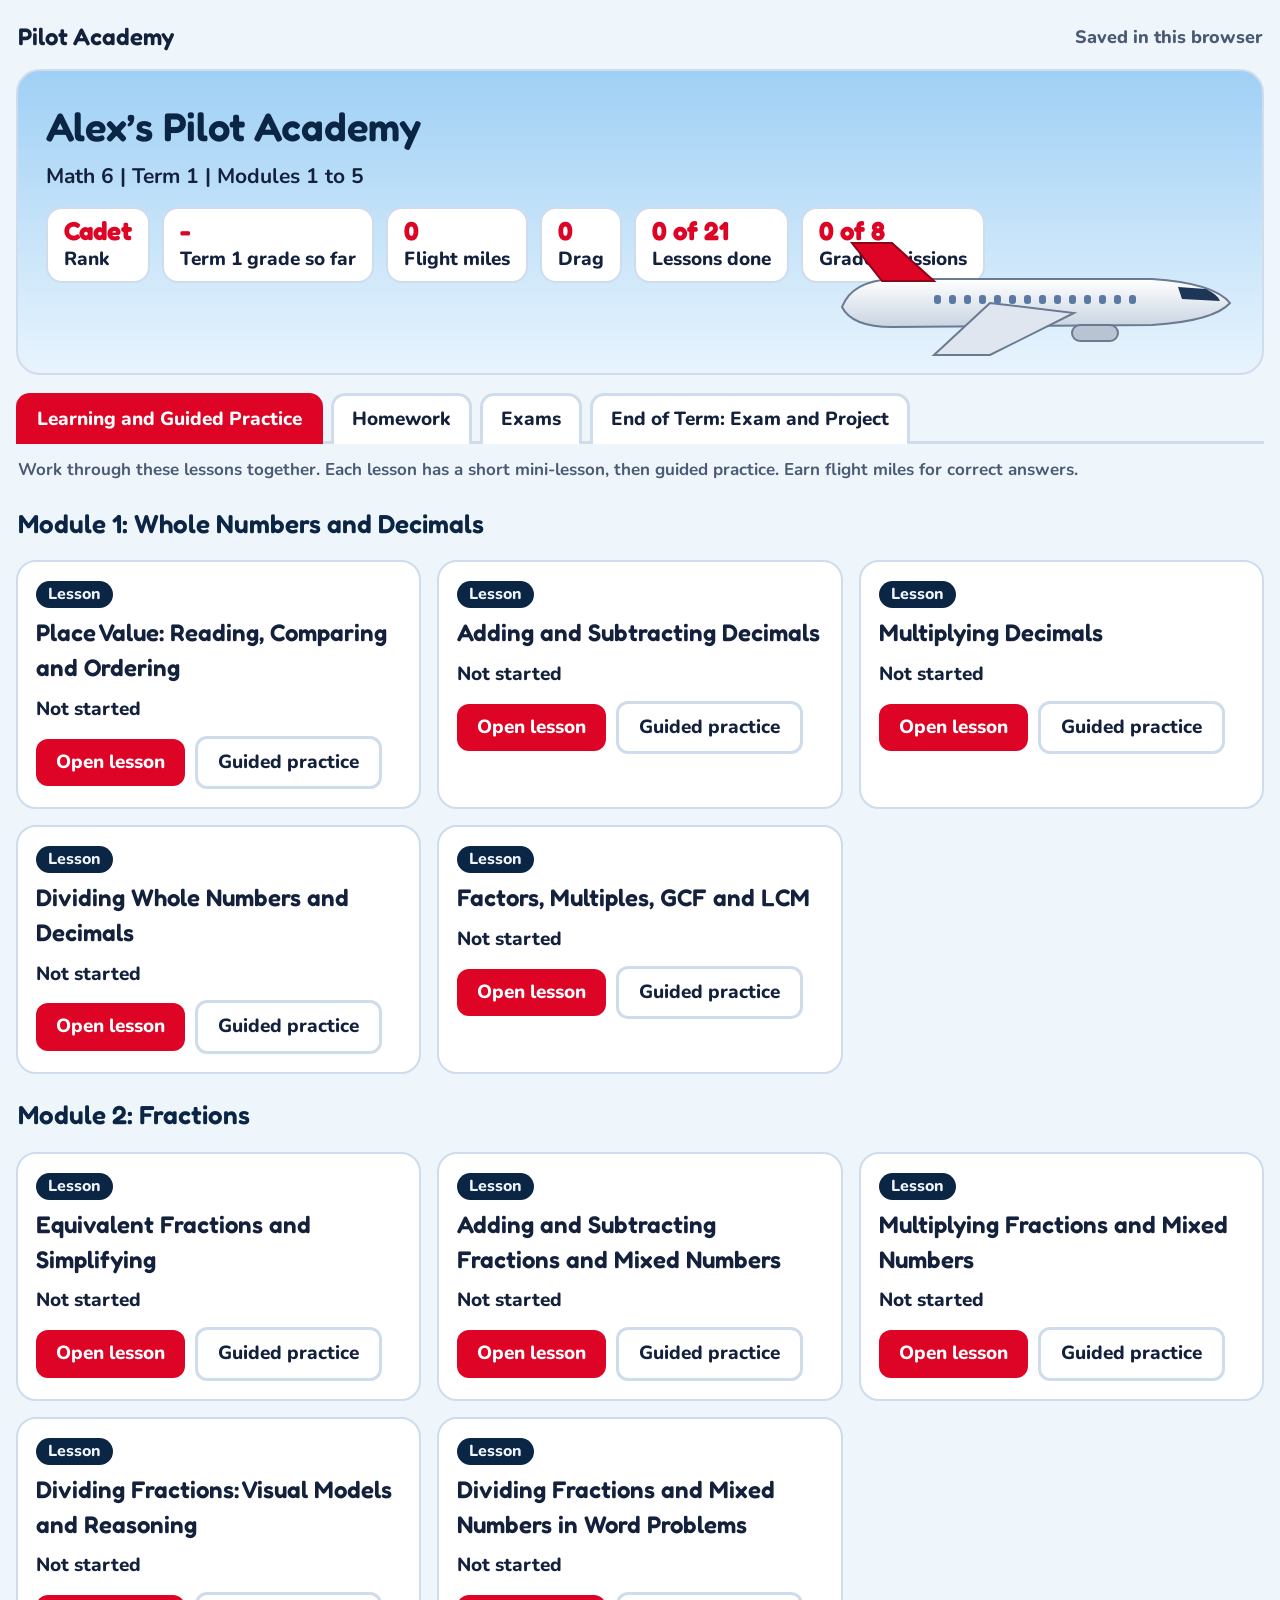
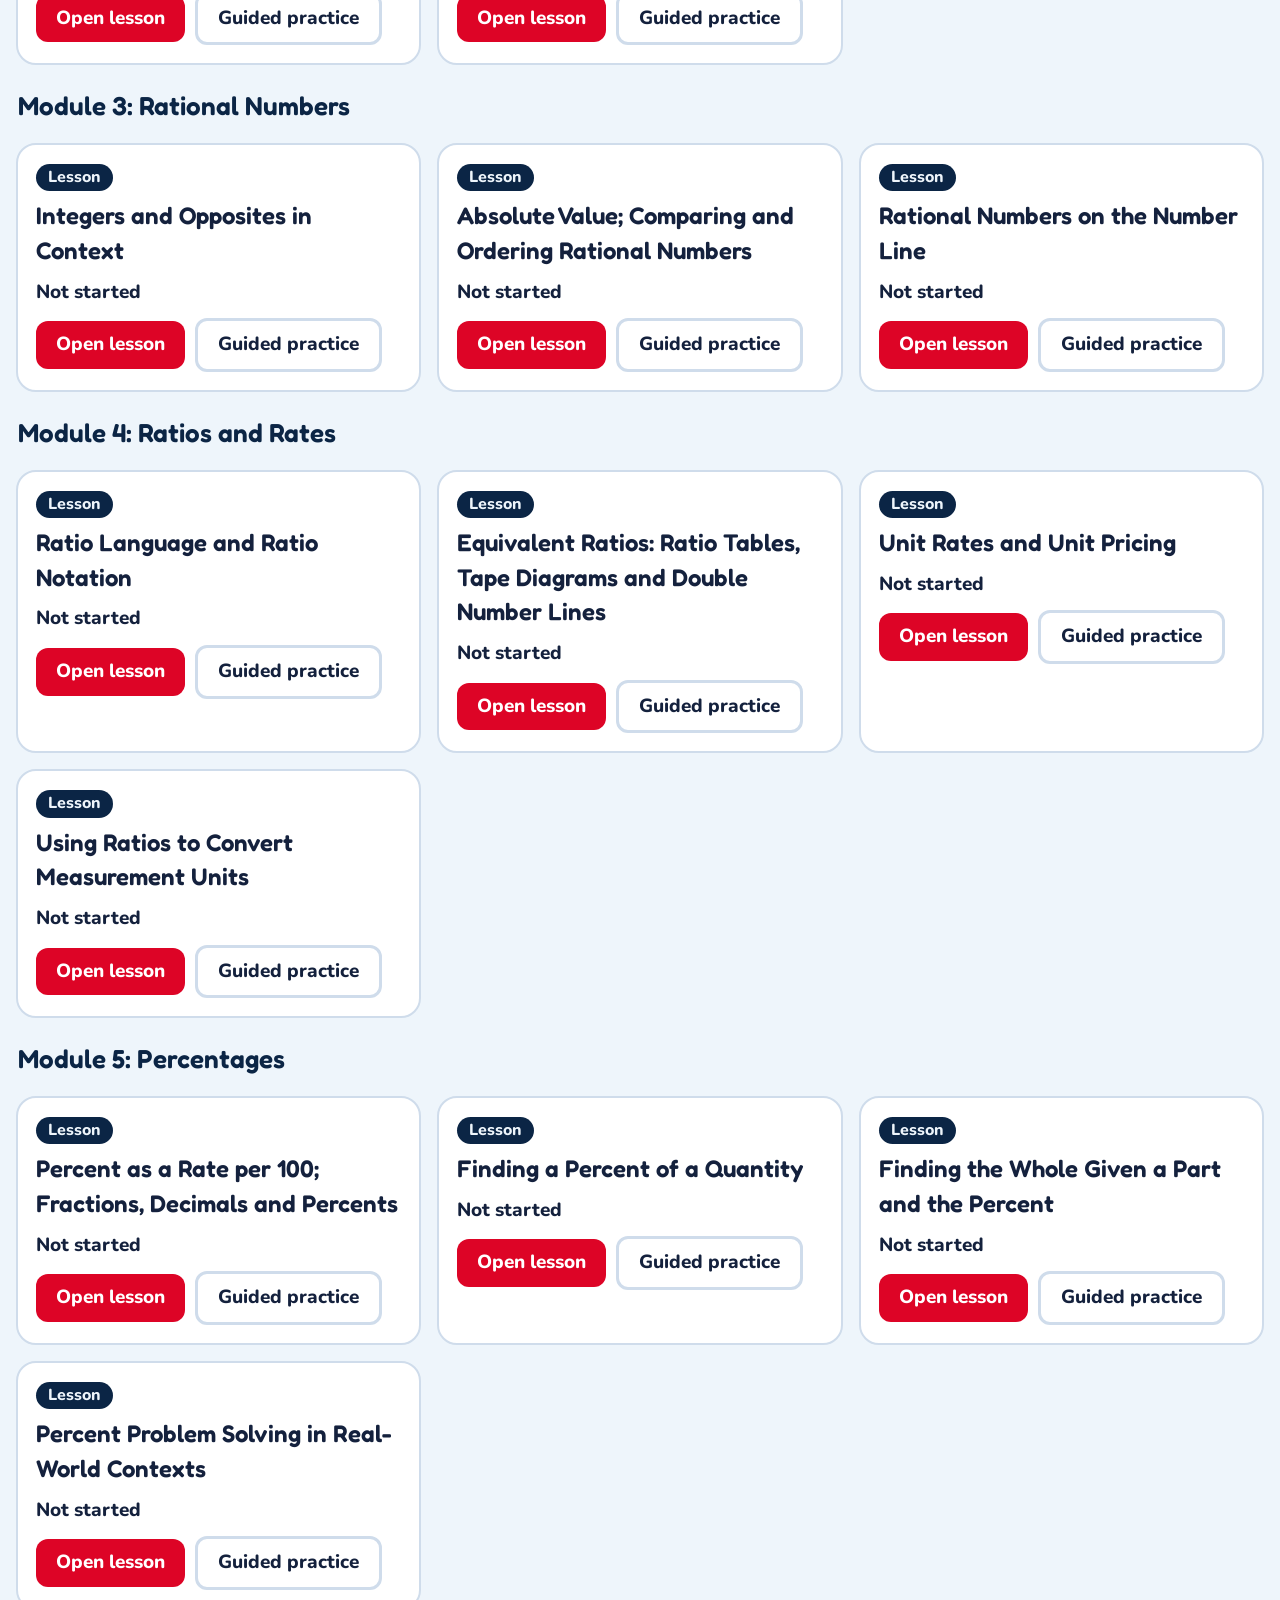
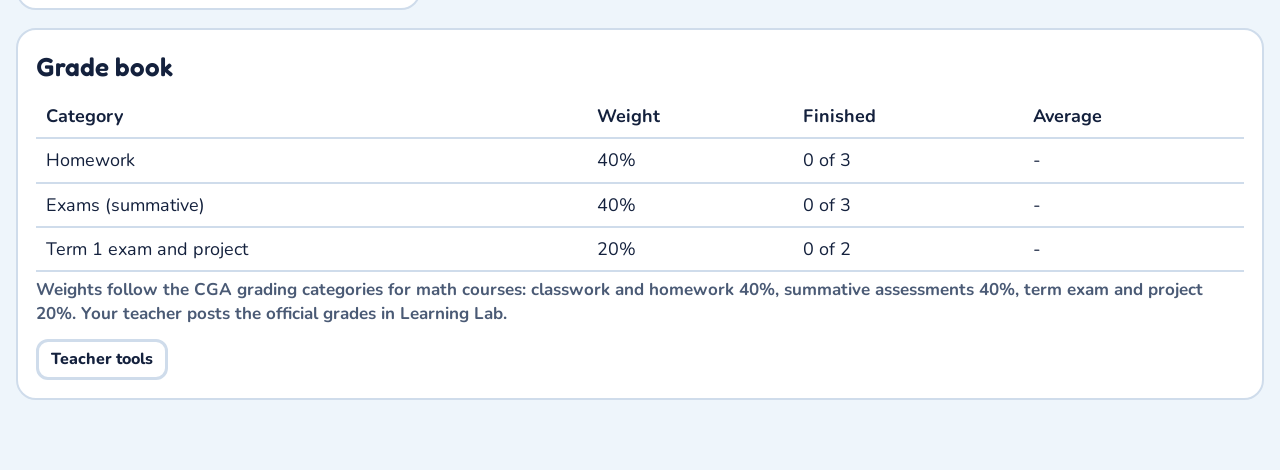
==== alex-math6-pilot-academy.html @ e0a5fbca "Add Math 6 Pilot Academy page Self-contained HTML page, marked noindex so search engines skip it.  C" ====
<!DOCTYPE html>
<html lang="en">
<head>
<meta charset="utf-8">
<meta name="robots" content="noindex, nofollow">
<meta name="viewport" content="width=device-width, initial-scale=1">
<title>Alex’s Pilot Academy: Math 6, Term 1</title>
<link rel="preconnect" href="https://fonts.googleapis.com">
<link href="https://fonts.googleapis.com/css2?family=Fredoka:wght@500;600&family=Nunito:wght@600;700;800&display=swap" rel="stylesheet">
<style>
:root{--bg:#eef5fb;--panel:#ffffff;--ink:#14213d;--soft:#4a5a75;--accent:#DD0426;--accent-ink:#ffffff;--navy:#0b2545;--line:#cfdceb;--good:#22E05A;--good-ink:#04210f;--bad:#FF2D3F;--gold:#f2b705;--sky1:#9fd0f5;--sky2:#e8f4fd;color-scheme:light}
@media (prefers-color-scheme:dark){:root{--bg:#0c1627;--panel:#15233b;--ink:#eef4fb;--soft:#b5c4da;--accent:#ff5a73;--accent-ink:#1a0007;--navy:#d7e6fb;--line:#2b3f5e;--sky1:#1c3a63;--sky2:#14284a;color-scheme:dark}}
*{box-sizing:border-box}
html,body{margin:0;background:var(--bg);color:var(--ink);font-family:Nunito,system-ui,sans-serif;font-size:19px;line-height:1.45}
#app{max-width:1280px;margin:0 auto;padding:14px 16px 70px}
h1,h2,h3{font-family:Fredoka,sans-serif;font-weight:600;margin:0}
button{font:inherit;font-weight:800;font-size:19px;border:0;border-radius:12px;padding:10px 20px;background:var(--accent);color:var(--accent-ink);cursor:pointer}
button:focus-visible,input:focus-visible,textarea:focus-visible,summary:focus-visible{outline:4px solid var(--gold);outline-offset:2px}
button.ghost{background:transparent;color:var(--ink);border:3px solid var(--line)}
button.navy{background:var(--navy);color:var(--bg)}
button:disabled{opacity:.5;cursor:not-allowed}
.topbar{display:flex;align-items:center;justify-content:space-between;gap:12px;flex-wrap:wrap;padding:6px 2px}
.brand{display:flex;align-items:center;gap:10px;font-family:Fredoka,sans-serif;font-weight:600;font-size:24px}
.brand img{height:40px}
.userchip{display:flex;align-items:center;gap:10px;flex-wrap:wrap;font-weight:800;font-size:18px;color:var(--soft)}
.hero{position:relative;overflow:hidden;border-radius:24px;padding:26px 28px 90px;background:linear-gradient(180deg,var(--sky1),var(--sky2));margin-top:8px;border:2px solid var(--line)}
.hero h1{font-size:40px;color:var(--navy)}
.hero p{margin:6px 0 0;font-size:21px;color:var(--ink);font-weight:700}
.hero svg.jet{position:absolute;right:20px;bottom:6px;width:min(46%,420px);height:auto}
.stats{display:flex;gap:12px;flex-wrap:wrap;margin-top:16px}
.stat{background:var(--panel);border:2px solid var(--line);border-radius:16px;padding:8px 16px;font-weight:800}
.stat b{font-size:26px;font-family:Fredoka,sans-serif;color:var(--accent);display:block;line-height:1.1}
.grid{display:grid;grid-template-columns:repeat(auto-fill,minmax(330px,1fr));gap:16px;margin-top:18px}
.card{background:var(--panel);border:2px solid var(--line);border-radius:20px;padding:18px}
.item h3{font-size:24px;margin:8px 0 2px}
.item .sub{color:var(--soft);font-weight:700;margin:0}
.chip{display:inline-block;border-radius:999px;padding:2px 12px;font-weight:800;font-size:16px;background:var(--navy);color:var(--bg)}
.chip.hw{background:#1f6fd1;color:#fff}.chip.exam{background:var(--accent);color:var(--accent-ink)}.chip.term{background:#6b2fb3;color:#fff}.chip.project{background:#0f8a5f;color:#fff}
.status{font-weight:800;margin-top:10px;font-size:19px}
.status.done{color:#0a8a37}.status.prog{color:#b36a00}
.row{display:flex;gap:10px;flex-wrap:wrap;margin-top:12px;align-items:center}
.meta{color:var(--soft);font-size:17px;font-weight:700;margin-top:6px}
table.gb{width:100%;border-collapse:collapse;margin-top:10px;font-size:18px}
table.gb th,table.gb td{text-align:left;padding:8px 10px;border-bottom:2px solid var(--line)}
.runner{display:grid;grid-template-columns:minmax(0,1.1fr) minmax(0,1fr);gap:16px;align-items:start;margin-top:12px}
@media (max-width:980px){.runner{grid-template-columns:1fr}}
.rtop{display:flex;align-items:center;justify-content:space-between;gap:10px;flex-wrap:wrap}
.timer{font-family:Fredoka,sans-serif;font-size:24px;font-weight:600}
.timer.over{color:var(--accent)}
.pills{display:flex;flex-wrap:wrap;gap:6px;margin:10px 0}
.pill{min-width:42px;height:42px;padding:0 8px;border-radius:10px;font-size:17px;background:var(--panel);color:var(--ink);border:3px solid var(--line)}
.pill.ans{background:var(--navy);color:var(--bg);border-color:var(--navy)}
.pill.flag{border-color:var(--gold);box-shadow:inset 0 0 0 3px var(--gold)}
.pill.ok{background:var(--good);color:var(--good-ink);border-color:#00A63C}
.pill.bad{background:var(--bad);color:#fff;border-color:#C4001A}
.pill.cur{outline:4px solid var(--gold);outline-offset:2px}
.qnum{font-weight:800;color:var(--soft)}
.qtext{font-size:25px;font-weight:800;margin:10px 0;line-height:1.35}
.fig{margin:10px 0;max-width:560px;color:var(--ink)}.fig svg{width:100%;height:auto;display:block}
.scenario{background:var(--bg);border:2px dashed var(--gold);border-radius:14px;padding:12px 16px;margin:10px 0;font-weight:700}
input[type=text],textarea{width:100%;font:inherit;font-size:26px;font-weight:800;padding:10px 14px;border-radius:12px;border:3px solid var(--line);background:var(--bg);color:var(--ink)}
textarea{font-size:21px;font-weight:700;min-height:150px;resize:vertical}
input.good{background:var(--good);color:var(--good-ink);border-color:#00A63C}
input.bad{background:var(--bad);color:#fff;border-color:#C4001A}
.tip{color:var(--soft);font-size:17px;margin:6px 0 0;font-weight:700}
.choices{display:grid;gap:10px;margin-top:8px}
.choice{display:flex;align-items:center;gap:12px;text-align:left;background:var(--bg);color:var(--ink);border:3px solid var(--line);font-size:22px}
.choice .k{display:inline-flex;align-items:center;justify-content:center;width:36px;height:36px;border-radius:9px;background:var(--panel);border:2px solid var(--line);font-weight:800}
.choice.sel{border-color:var(--navy);background:var(--panel);box-shadow:inset 0 0 0 3px var(--navy)}
.choice.good{background:var(--good);color:var(--good-ink);border-color:#00A63C}
.choice.bad{background:var(--bad);color:#fff;border-color:#C4001A}
.msg{display:none;margin-top:12px;padding:12px 16px;border-radius:12px;font-weight:800;font-size:21px}
.msg.show{display:block}.msg.good{background:var(--good);color:var(--good-ink)}.msg.bad{background:var(--bad);color:#fff}
.msg small{display:block;font-size:19px;font-weight:700;margin-top:4px}
details.ref{margin-top:14px;border:2px solid var(--line);border-radius:14px;padding:2px 14px;background:var(--bg)}
details.ref summary{cursor:pointer;font-family:Fredoka,sans-serif;font-weight:600;font-size:21px;color:var(--accent);padding:8px 0}
details.ref h4{font-family:Fredoka,sans-serif;font-size:20px;margin:10px 0 2px;color:var(--navy)}
details.ref ul,details.ref ol,.manual ul,.manual ol{margin:0 0 10px;padding-left:24px}details.ref li,.manual li{margin:5px 0}
.work{position:sticky;top:10px}
.wtools{display:flex;gap:8px;flex-wrap:wrap;align-items:center;margin-bottom:8px}
.wtools button{padding:6px 14px;font-size:17px}
.dot{width:30px;height:30px;border-radius:50%;border:3px solid var(--panel);box-shadow:0 0 0 2px var(--line);padding:0}
.dot.sel{box-shadow:0 0 0 4px var(--gold)}
.wbox{position:relative;width:100%;border:3px solid var(--line);border-radius:16px;background:#fff;overflow:hidden;touch-action:none}
.wbox.blank{background-image:radial-gradient(#b8c7da 1.3px,transparent 1.3px);background-size:26px 26px}
.wbox svg{position:absolute;inset:0;width:100%;height:100%}
.wbox canvas{position:absolute;inset:0;width:100%;height:100%;cursor:crosshair}
.foot{display:flex;gap:10px;flex-wrap:wrap;margin-top:16px;align-items:center;justify-content:space-between}
.review .rq{border-bottom:2px solid var(--line);padding:12px 0}
.review .ok{color:#0a8a37;font-weight:800}.review .no{color:#c4001a;font-weight:800}
.big{font-family:Fredoka,sans-serif;font-size:56px;color:var(--accent);line-height:1}
#modal{position:fixed;inset:0;background:rgba(5,15,35,.62);display:flex;align-items:center;justify-content:center;z-index:50;padding:16px}
#modal[hidden]{display:none}
.dlg{background:var(--panel);border-radius:20px;padding:22px;max-width:620px;width:100%;max-height:90vh;overflow:auto;border:3px solid var(--line)}
.dlg h2{font-size:28px;margin-bottom:8px}
.warn{background:var(--bg);border:2px solid var(--gold);border-radius:12px;padding:10px 14px;margin:10px 0;font-weight:700}
.signin{max-width:560px;margin:60px auto;text-align:center}
.tabs{display:flex;flex-wrap:wrap;gap:8px;margin-top:18px;border-bottom:3px solid var(--line);padding-bottom:0}
.tab{background:var(--panel);color:var(--ink);border:3px solid var(--line);border-bottom:0;border-radius:14px 14px 0 0;padding:10px 18px;font-size:19px;margin-bottom:-3px}
.tab.on{background:var(--accent);color:var(--accent-ink);border-color:var(--accent)}
.modh{font-size:26px;margin:22px 2px 0;color:var(--navy)}
.stars{display:flex;gap:2px;margin-top:6px}
.idea{font-size:22px;font-weight:700}
.manual h3{font-size:22px;margin:12px 0 4px;color:var(--navy)}
.pchip{display:inline-block;background:var(--panel);border:2px solid var(--line);border-radius:999px;padding:4px 14px;margin-left:6px;font-weight:800;font-size:18px}
.qdots{display:flex;flex-wrap:wrap;gap:8px;margin:12px 2px}
.qdot{width:22px;height:22px;border-radius:50%;background:var(--line);border:3px solid transparent}
.qdot.ok{background:#22E05A}.qdot.miss{background:#FF2D3F}
.qdot.redo{border:3px dashed var(--soft)}.qdot.redo.ok,.qdot.redo.miss{border-color:transparent}
.qdot.now{box-shadow:0 0 0 4px var(--gold)}
.redotag{display:inline-block;margin-left:6px;padding:1px 10px;border-radius:999px;background:var(--gold);color:#3b2a00;font-size:16px;font-weight:800}
.prize{margin-top:12px;background:var(--panel);border:2px solid var(--gold);border-radius:14px;padding:12px;font-size:19px;line-height:1.4}
</style>
</head>
<body>
<div id="app"></div>
<div id="modal" hidden></div>
<script>
/* ===== CONFIG (teacher can edit) ===== */
const CFG={"student": "Alex", "weights": {"hw": 40, "exam": 40, "end": 20}, "teacherCode": "SEFNTUVSMjY="};
const ITEMS=[{"id": "hw2", "type": "hw", "cat": "hw", "title": "Homework 1: Fuel Fractions", "sub": "Module 2: Fractions", "min": 50, "when": "Use during Module 2", "mods": ["m2"]}, {"id": "ex2", "type": "exam", "cat": "exam", "title": "Exam 1: Pilot Test 1", "sub": "Module 2: Fractions", "min": 60, "when": "End of Module 2", "mods": ["m2"], "code": "UlVOV0FZMQ=="}, {"id": "hw3", "type": "hw", "cat": "hw", "title": "Homework 2: Altitude and Airspeed", "sub": "Modules 3 and 4: Rational Numbers, Ratios and Rates", "min": 50, "when": "Use during Modules 3 and 4", "mods": ["m3", "m4"]}, {"id": "exB", "type": "exam", "cat": "exam", "title": "Exam 2: Pilot Test 2", "sub": "Modules 3 and 4: Rational Numbers, Ratios and Rates", "min": 60, "when": "End of Module 4", "mods": ["m3", "m4"], "code": "UlVOV0FZMg=="}, {"id": "hw4", "type": "hw", "cat": "hw", "title": "Homework 3: Percent Power", "sub": "Module 5: Percentages", "min": 50, "when": "Use during Module 5", "mods": ["m5"]}, {"id": "ex4", "type": "exam", "cat": "exam", "title": "Exam 3: Pilot Test 3", "sub": "Module 5: Percentages", "min": 60, "when": "End of Module 5", "mods": ["m5"], "code": "UlVOV0FZMw=="}, {"id": "proj", "type": "project", "cat": "end", "title": "Term 1 Project: Skyline Air Launch", "sub": "Modules 1 to 5", "min": 90, "when": "Start late in Term 1, finish before the final exam", "mods": ["m1", "m2", "m3", "m4", "m5"], "intro": "You are the operations manager for Skyline Air, a brand new airline. Use your math to plan fuel, cargo, schedules, routes, seats, and ticket prices for the first week of flights. Show your work on paper. Parts 1 to 15 are checked by the computer. Parts 16 and 17 are scored by your teacher."}, {"id": "term", "type": "term", "cat": "end", "title": "Term 1 Final Exam: Captain’s Check Ride", "sub": "Modules 1 to 5", "min": 90, "when": "End of Term 1", "mods": ["m1", "m2", "m3", "m4", "m5"], "code": "Q0hFQ0tSSURF"}];
const QS={"hw2": [{"t": "num", "q": "Write a fraction equivalent to 3/4 that has a denominator of 20. Type it as a fraction.", "a": "eyJhIjogIjE1LzIwIiwgImV4YWN0IjogdHJ1ZX0=", "mod": "m2", "hint": "Multiply the top and the bottom by the same number. What times 4 makes 20?", "fig": null, "work": null, "pts": 1, "id": "hw2-1"}, {"t": "num", "q": "Simplify 18/24.", "a": "eyJhIjogIjMvNCIsICJleGFjdCI6IGZhbHNlfQ==", "mod": "m2", "hint": "Divide the top and bottom by their greatest common factor.", "fig": null, "work": null, "pts": 1, "id": "hw2-2"}, {"t": "num", "q": "Simplify 28/42.", "a": "eyJhIjogIjIvMyIsICJleGFjdCI6IGZhbHNlfQ==", "mod": "m2", "hint": "Both numbers can be divided by 14.", "fig": null, "work": null, "pts": 1, "id": "hw2-3"}, {"t": "mc", "q": "Which fraction is equivalent to 5/8?", "a": "eyJhIjogIjE1LzI0In0=", "choices": ["15/24", "10/24", "15/32", "5/24"], "mod": "m2", "hint": "Multiply the top and bottom of 5/8 by the same number.", "fig": null, "work": null, "pts": 1, "id": "hw2-4"}, {"t": "num", "q": "Add: 2/5 + 1/3", "a": "eyJhIjogIjExLzE1IiwgImV4YWN0IjogZmFsc2V9", "mod": "m2", "hint": "Use a common denominator of 15.", "fig": null, "work": null, "pts": 1, "id": "hw2-5"}, {"t": "num", "q": "Subtract: 7/8 − 1/4", "a": "eyJhIjogIjUvOCIsICJleGFjdCI6IGZhbHNlfQ==", "mod": "m2", "hint": "Change 1/4 to eighths first.", "fig": null, "work": null, "pts": 1, "id": "hw2-6"}, {"t": "num", "q": "A pilot flew 3 1/2 hours on Monday and 2 3/4 hours on Tuesday. How many hours did she fly in all?", "a": "eyJhIjogIjYgMS80IiwgImV4YWN0IjogZmFsc2V9", "mod": "m2", "hint": "Add the fractions first. Then add the whole numbers and regroup if needed.", "fig": null, "work": null, "pts": 1, "id": "hw2-7"}, {"t": "num", "q": "A fuel tank held 8 1/3 gallons. After a short flight, 3 5/6 gallons were left. How many gallons were used?", "a": "eyJhIjogIjQgMS8yIiwgImV4YWN0IjogZmFsc2V9", "mod": "m2", "hint": "Use a common denominator of 6. You may need to regroup one whole.", "fig": null, "work": null, "pts": 1, "id": "hw2-8"}, {"t": "num", "q": "Subtract: 5 − 2 3/8", "a": "eyJhIjogIjIgNS84IiwgImV4YWN0IjogZmFsc2V9", "mod": "m2", "hint": "Rename 5 as 4 and 8/8, then subtract.", "fig": null, "work": null, "pts": 1, "id": "hw2-9"}, {"t": "num", "q": "Add: 4 5/6 + 1 3/4", "a": "eyJhIjogIjYgNy8xMiIsICJleGFjdCI6IGZhbHNlfQ==", "mod": "m2", "hint": "Use a common denominator of 12.", "fig": null, "work": null, "pts": 1, "id": "hw2-10"}, {"t": "num", "q": "Multiply: 2/3 × 3/5", "a": "eyJhIjogIjIvNSIsICJleGFjdCI6IGZhbHNlfQ==", "mod": "m2", "hint": "Multiply the tops, multiply the bottoms, then simplify.", "fig": null, "work": null, "pts": 1, "id": "hw2-11"}, {"t": "num", "q": "Multiply: 3/4 × 8", "a": "eyJhIjogIjYiLCAiZXhhY3QiOiBmYWxzZX0=", "mod": "m2", "hint": "Write 8 as 8/1.", "fig": null, "work": null, "pts": 1, "id": "hw2-12"}, {"t": "num", "q": "Multiply: 1 1/2 × 2 2/3", "a": "eyJhIjogIjQiLCAiZXhhY3QiOiBmYWxzZX0=", "mod": "m2", "hint": "Change both mixed numbers to improper fractions first.", "fig": null, "work": null, "pts": 1, "id": "hw2-13"}, {"t": "num", "q": "A plane's fuel tank is 3/4 full. A flight uses 2/3 of the fuel in the tank. What fraction of the whole tank was used?", "a": "eyJhIjogIjEvMiIsICJleGFjdCI6IGZhbHNlfQ==", "mod": "m2", "hint": "Find 2/3 of 3/4 by multiplying.", "fig": null, "work": null, "pts": 1, "id": "hw2-14"}, {"t": "num", "q": "A runway is 2 1/4 miles long. A plane uses 2/3 of it to take off. How many miles of runway does it use?", "a": "eyJhIjogIjEgMS8yIiwgImV4YWN0IjogZmFsc2V9", "mod": "m2", "hint": "Change 2 1/4 to an improper fraction, then multiply by 2/3.", "fig": null, "work": null, "pts": 1, "id": "hw2-15"}, {"t": "num", "q": "Divide: 1/2 ÷ 1/6. Think: how many sixths fit in one half?", "a": "eyJhIjogIjMiLCAiZXhhY3QiOiBmYWxzZX0=", "mod": "m2", "hint": "Draw a bar. Shade 1/2, then count the 1/6 pieces inside it.", "fig": null, "work": null, "pts": 1, "id": "hw2-16"}, {"t": "num", "q": "Divide: 3/4 ÷ 3/8", "a": "eyJhIjogIjIiLCAiZXhhY3QiOiBmYWxzZX0=", "mod": "m2", "hint": "Keep, change, flip: 3/4 × 8/3.", "fig": null, "work": null, "pts": 1, "id": "hw2-17"}, {"t": "num", "q": "Divide: 5 ÷ 2/3", "a": "eyJhIjogIjcgMS8yIiwgImV4YWN0IjogZmFsc2V9", "mod": "m2", "hint": "Keep, change, flip: 5 × 3/2.", "fig": null, "work": null, "pts": 1, "id": "hw2-18"}, {"t": "num", "q": "A cargo plane holds 12 tons. Each crate weighs 3/4 ton. How many crates fit?", "a": "eyJhIjogIjE2IiwgImV4YWN0IjogZmFsc2V9", "mod": "m2", "hint": "How many 3/4s fit in 12? Divide 12 ÷ 3/4.", "fig": null, "work": null, "pts": 1, "id": "hw2-19"}, {"t": "num", "q": "Divide: 2 1/4 ÷ 3/8", "a": "eyJhIjogIjYiLCAiZXhhY3QiOiBmYWxzZX0=", "mod": "m2", "hint": "Change 2 1/4 to 9/4, then keep, change, flip.", "fig": null, "work": null, "pts": 1, "id": "hw2-20"}], "ex2": [{"t": "mc", "q": "Which fraction is equivalent to 4/9?", "a": "eyJhIjogIjEyLzI3In0=", "choices": ["12/27", "12/28", "8/27", "4/27"], "mod": "m2", "hint": null, "fig": null, "work": null, "pts": 1, "id": "ex2-1"}, {"t": "num", "q": "Simplify 36/48.", "a": "eyJhIjogIjMvNCIsICJleGFjdCI6IGZhbHNlfQ==", "mod": "m2", "hint": null, "fig": null, "work": null, "pts": 1, "id": "ex2-2"}, {"t": "num", "q": "Simplify 35/45.", "a": "eyJhIjogIjcvOSIsICJleGFjdCI6IGZhbHNlfQ==", "mod": "m2", "hint": null, "fig": null, "work": null, "pts": 1, "id": "ex2-3"}, {"t": "num", "q": "Write 11/4 as a mixed number.", "a": "eyJhIjogIjIgMy80IiwgImV4YWN0IjogdHJ1ZX0=", "mod": "m2", "hint": null, "fig": null, "work": null, "pts": 1, "id": "ex2-4"}, {"t": "num", "q": "Write 3 2/5 as an improper fraction.", "a": "eyJhIjogIjE3LzUiLCAiZXhhY3QiOiB0cnVlfQ==", "mod": "m2", "hint": null, "fig": null, "work": null, "pts": 1, "id": "ex2-5"}, {"t": "num", "q": "Add: 2/3 + 3/4", "a": "eyJhIjogIjEgNS8xMiIsICJleGFjdCI6IGZhbHNlfQ==", "mod": "m2", "hint": null, "fig": null, "work": null, "pts": 1, "id": "ex2-6"}, {"t": "num", "q": "Subtract: 5/6 − 3/10", "a": "eyJhIjogIjgvMTUiLCAiZXhhY3QiOiBmYWxzZX0=", "mod": "m2", "hint": null, "fig": null, "work": null, "pts": 1, "id": "ex2-7"}, {"t": "num", "q": "Add: 4 2/5 + 3 7/10", "a": "eyJhIjogIjggMS8xMCIsICJleGFjdCI6IGZhbHNlfQ==", "mod": "m2", "hint": null, "fig": null, "work": null, "pts": 1, "id": "ex2-8"}, {"t": "num", "q": "Subtract: 9 1/4 − 4 5/6", "a": "eyJhIjogIjQgNS8xMiIsICJleGFjdCI6IGZhbHNlfQ==", "mod": "m2", "hint": null, "fig": null, "work": null, "pts": 1, "id": "ex2-9"}, {"t": "num", "q": "A plane flew 6 3/8 hours on one trip and 4 1/2 hours on another trip. How many more hours was the first trip?", "a": "eyJhIjogIjEgNy84IiwgImV4YWN0IjogZmFsc2V9", "mod": "m2", "hint": null, "fig": null, "work": null, "pts": 1, "id": "ex2-10"}, {"t": "num", "q": "A mechanic used 2 1/3 quarts of oil, then 1 3/4 quarts, then 5/6 quart. How many quarts did she use in all?", "a": "eyJhIjogIjQgMTEvMTIiLCAiZXhhY3QiOiBmYWxzZX0=", "mod": "m2", "hint": null, "fig": null, "work": null, "pts": 1, "id": "ex2-11"}, {"t": "num", "q": "Multiply: 3/5 × 5/9", "a": "eyJhIjogIjEvMyIsICJleGFjdCI6IGZhbHNlfQ==", "mod": "m2", "hint": null, "fig": null, "work": null, "pts": 1, "id": "ex2-12"}, {"t": "num", "q": "Multiply: 7/8 × 12", "a": "eyJhIjogIjEwIDEvMiIsICJleGFjdCI6IGZhbHNlfQ==", "mod": "m2", "hint": null, "fig": null, "work": null, "pts": 1, "id": "ex2-13"}, {"t": "num", "q": "Multiply: 2 1/4 × 1 1/3", "a": "eyJhIjogIjMiLCAiZXhhY3QiOiBmYWxzZX0=", "mod": "m2", "hint": null, "fig": null, "work": null, "pts": 1, "id": "ex2-14"}, {"t": "num", "q": "Multiply: 3 1/5 × 2 1/2", "a": "eyJhIjogIjgiLCAiZXhhY3QiOiBmYWxzZX0=", "mod": "m2", "hint": null, "fig": null, "work": null, "pts": 1, "id": "ex2-15"}, {"t": "num", "q": "A pilot uses 3/5 of her 4 1/2 hour flight time for the first leg. How many hours is the first leg?", "a": "eyJhIjogIjIgNy8xMCIsICJleGFjdCI6IGZhbHNlfQ==", "mod": "m2", "hint": null, "fig": null, "work": null, "pts": 1, "id": "ex2-16"}, {"t": "num", "q": "An 18-gallon fuel tank is 5/6 full. How many gallons are in the tank?", "a": "eyJhIjogIjE1IiwgImV4YWN0IjogZmFsc2V9", "mod": "m2", "hint": null, "fig": null, "work": null, "pts": 1, "id": "ex2-17"}, {"t": "num", "q": "Divide: 5/6 ÷ 1/3", "a": "eyJhIjogIjIgMS8yIiwgImV4YWN0IjogZmFsc2V9", "mod": "m2", "hint": null, "fig": null, "work": null, "pts": 1, "id": "ex2-18"}, {"t": "num", "q": "Divide: 4/5 ÷ 2", "a": "eyJhIjogIjIvNSIsICJleGFjdCI6IGZhbHNlfQ==", "mod": "m2", "hint": null, "fig": null, "work": null, "pts": 1, "id": "ex2-19"}, {"t": "num", "q": "Divide: 6 ÷ 3/5", "a": "eyJhIjogIjEwIiwgImV4YWN0IjogZmFsc2V9", "mod": "m2", "hint": null, "fig": null, "work": null, "pts": 1, "id": "ex2-20"}, {"t": "num", "q": "Divide: 3 3/4 ÷ 1 1/2", "a": "eyJhIjogIjIgMS8yIiwgImV4YWN0IjogZmFsc2V9", "mod": "m2", "hint": null, "fig": null, "work": null, "pts": 1, "id": "ex2-21"}, {"t": "num", "q": "A banner for an airshow is 7 1/2 feet long. It is cut into pieces that are 3/4 foot each. How many pieces are there?", "a": "eyJhIjogIjEwIiwgImV4YWN0IjogZmFsc2V9", "mod": "m2", "hint": null, "fig": null, "work": null, "pts": 1, "id": "ex2-22"}, {"t": "num", "q": "A cargo hold has 5/8 ton of mail. It is split equally into 5 bags. How many tons are in each bag?", "a": "eyJhIjogIjEvOCIsICJleGFjdCI6IGZhbHNlfQ==", "mod": "m2", "hint": null, "fig": null, "work": null, "pts": 1, "id": "ex2-23"}, {"t": "num", "q": "A training plane flies 3 3/5 miles in 3/10 of an hour. How many miles per hour is that?", "a": "eyJhIjogIjEyIiwgImV4YWN0IjogZmFsc2V9", "mod": "m2", "hint": null, "fig": null, "work": null, "pts": 1, "id": "ex2-24"}], "hw3": [{"t": "num", "q": "A plane cruises at 35,000 feet. An airport is 12 feet below sea level. Write the airport's elevation as an integer.", "a": "eyJhIjogIi0xMiIsICJleGFjdCI6IGZhbHNlfQ==", "mod": "m3", "hint": "Below sea level means negative.", "fig": null, "work": "nl:-20:20", "pts": 1, "id": "hw3-1"}, {"t": "num", "q": "What is the opposite of -9?", "a": "eyJhIjogIjkiLCAiZXhhY3QiOiBmYWxzZX0=", "mod": "m3", "hint": "Opposites are the same distance from 0 on opposite sides.", "fig": null, "work": "nl:-10:10", "pts": 1, "id": "hw3-2"}, {"t": "num", "q": "The temperature outside a plane at high altitude is -45 degrees Fahrenheit. What is the absolute value of -45?", "a": "eyJhIjogIjQ1IiwgImV4YWN0IjogZmFsc2V9", "mod": "m3", "hint": "Absolute value is the distance from 0. Distance is never negative.", "fig": null, "work": "nl:-50:50", "pts": 1, "id": "hw3-3"}, {"t": "mc", "q": "Which number is greater?", "a": "eyJhIjogIi0zIn0=", "choices": ["-3", "-7", "They are equal", "Not enough information"], "mod": "m3", "hint": "On a number line, the number farther to the right is greater.", "fig": null, "work": "nl:-10:10", "pts": 1, "id": "hw3-4"}, {"t": "list", "q": "Order from least to greatest, separated by commas: 4, -8, 0, -2, 6", "a": "eyJhIjogWyItOCIsICItMiIsICIwIiwgIjQiLCAiNiJdLCAib3JkZXJlZCI6IHRydWV9", "mod": "m3", "hint": "Negative numbers are to the left of 0, so they are the least.", "fig": null, "work": "nl:-10:10", "pts": 1, "id": "hw3-5"}, {"t": "num", "q": "A plane starts at 31,000 feet and its altitude changes by -2,500 feet. What is its new altitude in feet?", "a": "eyJhIjogIjI4NTAwIiwgImV4YWN0IjogZmFsc2V9", "mod": "m3", "hint": "A change of -2,500 means it went down 2,500 feet.", "fig": null, "work": null, "pts": 1, "id": "hw3-6"}, {"t": "num", "q": "Which number is greater, -0.5 or -1/4? Type the greater number.", "a": "eyJhIjogIi0xLzQiLCAiZXhhY3QiOiBmYWxzZX0=", "mod": "m3", "hint": "Change -1/4 to a decimal. Then see which is closer to 0.", "fig": null, "work": "nl:-1:1", "pts": 1, "id": "hw3-7"}, {"t": "list", "q": "Order from least to greatest, separated by commas: 1/2, -0.75, -1/4, 0.6", "a": "eyJhIjogWyItMC43NSIsICItMS80IiwgIjEvMiIsICIwLjYiXSwgIm9yZGVyZWQiOiB0cnVlfQ==", "mod": "m3", "hint": "Change every number to a decimal, then plot or compare them.", "fig": null, "work": "nl:-1:1", "pts": 1, "id": "hw3-8"}, {"t": "num", "q": "Look at the number line. What number does point A show?", "a": "eyJhIjogIi0yLjUiLCAiZXhhY3QiOiBmYWxzZX0=", "mod": "m3", "hint": "Point A is halfway between two whole numbers. Which two?", "fig": "<svg viewBox=\"0 0 700 130\" role=\"img\" aria-label=\"Number line from -5 to 5\" style=\"color:inherit\"><line x1=\"20\" y1=\"70\" x2=\"680\" y2=\"70\" stroke=\"currentColor\" stroke-width=\"3\"/><path d=\"M20 70 l10 -7 v14z M680 70 l-10 -7 v14z\" fill=\"currentColor\"/><line x1=\"34.0\" y1=\"58\" x2=\"34.0\" y2=\"82\" stroke=\"currentColor\" stroke-width=\"2.5\"/><text x=\"34.0\" y=\"106\" text-anchor=\"middle\" font-size=\"20\" font-weight=\"700\" fill=\"currentColor\">-5</text><line x1=\"97.2\" y1=\"58\" x2=\"97.2\" y2=\"82\" stroke=\"currentColor\" stroke-width=\"2.5\"/><text x=\"97.2\" y=\"106\" text-anchor=\"middle\" font-size=\"20\" font-weight=\"700\" fill=\"currentColor\">-4</text><line x1=\"160.4\" y1=\"58\" x2=\"160.4\" y2=\"82\" stroke=\"currentColor\" stroke-width=\"2.5\"/><text x=\"160.4\" y=\"106\" text-anchor=\"middle\" font-size=\"20\" font-weight=\"700\" fill=\"currentColor\">-3</text><line x1=\"223.6\" y1=\"58\" x2=\"223.6\" y2=\"82\" stroke=\"currentColor\" stroke-width=\"2.5\"/><text x=\"223.6\" y=\"106\" text-anchor=\"middle\" font-size=\"20\" font-weight=\"700\" fill=\"currentColor\">-2</text><line x1=\"286.8\" y1=\"58\" x2=\"286.8\" y2=\"82\" stroke=\"currentColor\" stroke-width=\"2.5\"/><text x=\"286.8\" y=\"106\" text-anchor=\"middle\" font-size=\"20\" font-weight=\"700\" fill=\"currentColor\">-1</text><line x1=\"350.0\" y1=\"58\" x2=\"350.0\" y2=\"82\" stroke=\"currentColor\" stroke-width=\"2.5\"/><text x=\"350.0\" y=\"106\" text-anchor=\"middle\" font-size=\"20\" font-weight=\"700\" fill=\"currentColor\">0</text><line x1=\"413.2\" y1=\"58\" x2=\"413.2\" y2=\"82\" stroke=\"currentColor\" stroke-width=\"2.5\"/><text x=\"413.2\" y=\"106\" text-anchor=\"middle\" font-size=\"20\" font-weight=\"700\" fill=\"currentColor\">1</text><line x1=\"476.4\" y1=\"58\" x2=\"476.4\" y2=\"82\" stroke=\"currentColor\" stroke-width=\"2.5\"/><text x=\"476.4\" y=\"106\" text-anchor=\"middle\" font-size=\"20\" font-weight=\"700\" fill=\"currentColor\">2</text><line x1=\"539.6\" y1=\"58\" x2=\"539.6\" y2=\"82\" stroke=\"currentColor\" stroke-width=\"2.5\"/><text x=\"539.6\" y=\"106\" text-anchor=\"middle\" font-size=\"20\" font-weight=\"700\" fill=\"currentColor\">3</text><line x1=\"602.8\" y1=\"58\" x2=\"602.8\" y2=\"82\" stroke=\"currentColor\" stroke-width=\"2.5\"/><text x=\"602.8\" y=\"106\" text-anchor=\"middle\" font-size=\"20\" font-weight=\"700\" fill=\"currentColor\">4</text><line x1=\"666.0\" y1=\"58\" x2=\"666.0\" y2=\"82\" stroke=\"currentColor\" stroke-width=\"2.5\"/><text x=\"666.0\" y=\"106\" text-anchor=\"middle\" font-size=\"20\" font-weight=\"700\" fill=\"currentColor\">5</text><line x1=\"65.6\" y1=\"63\" x2=\"65.6\" y2=\"77\" stroke=\"currentColor\" stroke-width=\"1.6\"/><line x1=\"128.8\" y1=\"63\" x2=\"128.8\" y2=\"77\" stroke=\"currentColor\" stroke-width=\"1.6\"/><line x1=\"192.0\" y1=\"63\" x2=\"192.0\" y2=\"77\" stroke=\"currentColor\" stroke-width=\"1.6\"/><line x1=\"255.2\" y1=\"63\" x2=\"255.2\" y2=\"77\" stroke=\"currentColor\" stroke-width=\"1.6\"/><line x1=\"318.4\" y1=\"63\" x2=\"318.4\" y2=\"77\" stroke=\"currentColor\" stroke-width=\"1.6\"/><line x1=\"381.6\" y1=\"63\" x2=\"381.6\" y2=\"77\" stroke=\"currentColor\" stroke-width=\"1.6\"/><line x1=\"444.8\" y1=\"63\" x2=\"444.8\" y2=\"77\" stroke=\"currentColor\" stroke-width=\"1.6\"/><line x1=\"508.0\" y1=\"63\" x2=\"508.0\" y2=\"77\" stroke=\"currentColor\" stroke-width=\"1.6\"/><line x1=\"571.2\" y1=\"63\" x2=\"571.2\" y2=\"77\" stroke=\"currentColor\" stroke-width=\"1.6\"/><line x1=\"634.4\" y1=\"63\" x2=\"634.4\" y2=\"77\" stroke=\"currentColor\" stroke-width=\"1.6\"/><circle cx=\"192.0\" cy=\"70\" r=\"9\" fill=\"#DD0426\" stroke=\"#fff\" stroke-width=\"2\"/><text x=\"192.0\" y=\"50\" text-anchor=\"middle\" font-size=\"22\" font-weight=\"800\" fill=\"#DD0426\">A</text></svg>", "work": "nl:-5:5", "pts": 1, "id": "hw3-9"}, {"t": "mc", "q": "Look at the number line. Which point is the opposite of point P?", "a": "eyJhIjogIlBvaW50IFEifQ==", "choices": ["Point Q", "Point R", "Point S", "Point P"], "mod": "m3", "hint": "The opposite of 3 is -3. How far is P from 0?", "fig": "<svg viewBox=\"0 0 700 130\" role=\"img\" aria-label=\"Number line from -6 to 6\" style=\"color:inherit\"><line x1=\"20\" y1=\"70\" x2=\"680\" y2=\"70\" stroke=\"currentColor\" stroke-width=\"3\"/><path d=\"M20 70 l10 -7 v14z M680 70 l-10 -7 v14z\" fill=\"currentColor\"/><line x1=\"34.0\" y1=\"58\" x2=\"34.0\" y2=\"82\" stroke=\"currentColor\" stroke-width=\"2.5\"/><text x=\"34.0\" y=\"106\" text-anchor=\"middle\" font-size=\"20\" font-weight=\"700\" fill=\"currentColor\">-6</text><line x1=\"86.7\" y1=\"58\" x2=\"86.7\" y2=\"82\" stroke=\"currentColor\" stroke-width=\"2.5\"/><text x=\"86.7\" y=\"106\" text-anchor=\"middle\" font-size=\"20\" font-weight=\"700\" fill=\"currentColor\">-5</text><line x1=\"139.3\" y1=\"58\" x2=\"139.3\" y2=\"82\" stroke=\"currentColor\" stroke-width=\"2.5\"/><text x=\"139.3\" y=\"106\" text-anchor=\"middle\" font-size=\"20\" font-weight=\"700\" fill=\"currentColor\">-4</text><line x1=\"192.0\" y1=\"58\" x2=\"192.0\" y2=\"82\" stroke=\"currentColor\" stroke-width=\"2.5\"/><text x=\"192.0\" y=\"106\" text-anchor=\"middle\" font-size=\"20\" font-weight=\"700\" fill=\"currentColor\">-3</text><line x1=\"244.7\" y1=\"58\" x2=\"244.7\" y2=\"82\" stroke=\"currentColor\" stroke-width=\"2.5\"/><text x=\"244.7\" y=\"106\" text-anchor=\"middle\" font-size=\"20\" font-weight=\"700\" fill=\"currentColor\">-2</text><line x1=\"297.3\" y1=\"58\" x2=\"297.3\" y2=\"82\" stroke=\"currentColor\" stroke-width=\"2.5\"/><text x=\"297.3\" y=\"106\" text-anchor=\"middle\" font-size=\"20\" font-weight=\"700\" fill=\"currentColor\">-1</text><line x1=\"350.0\" y1=\"58\" x2=\"350.0\" y2=\"82\" stroke=\"currentColor\" stroke-width=\"2.5\"/><text x=\"350.0\" y=\"106\" text-anchor=\"middle\" font-size=\"20\" font-weight=\"700\" fill=\"currentColor\">0</text><line x1=\"402.7\" y1=\"58\" x2=\"402.7\" y2=\"82\" stroke=\"currentColor\" stroke-width=\"2.5\"/><text x=\"402.7\" y=\"106\" text-anchor=\"middle\" font-size=\"20\" font-weight=\"700\" fill=\"currentColor\">1</text><line x1=\"455.3\" y1=\"58\" x2=\"455.3\" y2=\"82\" stroke=\"currentColor\" stroke-width=\"2.5\"/><text x=\"455.3\" y=\"106\" text-anchor=\"middle\" font-size=\"20\" font-weight=\"700\" fill=\"currentColor\">2</text><line x1=\"508.0\" y1=\"58\" x2=\"508.0\" y2=\"82\" stroke=\"currentColor\" stroke-width=\"2.5\"/><text x=\"508.0\" y=\"106\" text-anchor=\"middle\" font-size=\"20\" font-weight=\"700\" fill=\"currentColor\">3</text><line x1=\"560.7\" y1=\"58\" x2=\"560.7\" y2=\"82\" stroke=\"currentColor\" stroke-width=\"2.5\"/><text x=\"560.7\" y=\"106\" text-anchor=\"middle\" font-size=\"20\" font-weight=\"700\" fill=\"currentColor\">4</text><line x1=\"613.3\" y1=\"58\" x2=\"613.3\" y2=\"82\" stroke=\"currentColor\" stroke-width=\"2.5\"/><text x=\"613.3\" y=\"106\" text-anchor=\"middle\" font-size=\"20\" font-weight=\"700\" fill=\"currentColor\">5</text><line x1=\"666.0\" y1=\"58\" x2=\"666.0\" y2=\"82\" stroke=\"currentColor\" stroke-width=\"2.5\"/><text x=\"666.0\" y=\"106\" text-anchor=\"middle\" font-size=\"20\" font-weight=\"700\" fill=\"currentColor\">6</text><circle cx=\"508.0\" cy=\"70\" r=\"9\" fill=\"#DD0426\" stroke=\"#fff\" stroke-width=\"2\"/><text x=\"508.0\" y=\"50\" text-anchor=\"middle\" font-size=\"22\" font-weight=\"800\" fill=\"#DD0426\">P</text><circle cx=\"192.0\" cy=\"70\" r=\"9\" fill=\"#DD0426\" stroke=\"#fff\" stroke-width=\"2\"/><text x=\"192.0\" y=\"50\" text-anchor=\"middle\" font-size=\"22\" font-weight=\"800\" fill=\"#DD0426\">Q</text><circle cx=\"86.7\" cy=\"70\" r=\"9\" fill=\"#DD0426\" stroke=\"#fff\" stroke-width=\"2\"/><text x=\"86.7\" y=\"50\" text-anchor=\"middle\" font-size=\"22\" font-weight=\"800\" fill=\"#DD0426\">R</text><circle cx=\"613.3\" cy=\"70\" r=\"9\" fill=\"#DD0426\" stroke=\"#fff\" stroke-width=\"2\"/><text x=\"613.3\" y=\"50\" text-anchor=\"middle\" font-size=\"22\" font-weight=\"800\" fill=\"#DD0426\">S</text></svg>", "work": "nl:-6:6", "pts": 1, "id": "hw3-10"}, {"t": "ratio", "q": "A plane has 24 business seats and 168 economy seats. Write the ratio of business seats to economy seats in simplest form (like 3:5).", "a": "eyJhIjogIjE6NyJ9", "mod": "m4", "hint": "Divide both numbers by their greatest common factor.", "fig": null, "work": null, "pts": 1, "id": "hw3-11"}, {"t": "ratio", "q": "The ratio of pilots to flight attendants is 3 to 5. Write the ratio of flight attendants to pilots.", "a": "eyJhIjogIjU6MyJ9", "mod": "m4", "hint": "Order matters. The first number goes with the first thing named.", "fig": null, "work": null, "pts": 1, "id": "hw3-12"}, {"t": "num", "q": "A small plane burns 5 gallons of fuel for every 2 hours of flying. How many gallons does it burn in 8 hours?", "a": "eyJhIjogIjIwIiwgImV4YWN0IjogZmFsc2V9", "mod": "m4", "hint": "Make a ratio table. 2 hours times what number makes 8 hours?", "fig": null, "work": null, "pts": 1, "id": "hw3-13"}, {"t": "num", "q": "A hangar has red planes and blue planes in a ratio of 3 to 2. The tape diagram shows the ratio. There are 30 planes in all. How many planes are red?", "a": "eyJhIjogIjE4IiwgImV4YWN0IjogZmFsc2V9", "mod": "m4", "hint": "The diagram has 5 boxes in all. How many planes does each box stand for?", "fig": "<svg viewBox=\"0 0 308 176\" role=\"img\" aria-label=\"Tape diagram\" style=\"color:inherit\"><text x=\"0\" y=\"42.72\" font-size=\"20\" font-weight=\"800\" fill=\"currentColor\">Red</text><rect x=\"100\" y=\"8\" width=\"56\" height=\"56\" fill=\"#DD0426\" stroke=\"#fff\" stroke-width=\"3\" rx=\"4\"/><rect x=\"156\" y=\"8\" width=\"56\" height=\"56\" fill=\"#DD0426\" stroke=\"#fff\" stroke-width=\"3\" rx=\"4\"/><rect x=\"212\" y=\"8\" width=\"56\" height=\"56\" fill=\"#DD0426\" stroke=\"#fff\" stroke-width=\"3\" rx=\"4\"/><text x=\"0\" y=\"110.72\" font-size=\"20\" font-weight=\"800\" fill=\"currentColor\">Blue</text><rect x=\"100\" y=\"76\" width=\"56\" height=\"56\" fill=\"#1f6fd1\" stroke=\"#fff\" stroke-width=\"3\" rx=\"4\"/><rect x=\"156\" y=\"76\" width=\"56\" height=\"56\" fill=\"#1f6fd1\" stroke=\"#fff\" stroke-width=\"3\" rx=\"4\"/><text x=\"100\" y=\"166\" font-size=\"20\" font-weight=\"700\" fill=\"currentColor\">Total: 30 planes</text></svg>", "work": null, "pts": 1, "id": "hw3-14"}, {"t": "num", "q": "The double number line shows the fuel a plane burns. How many gallons does it burn in 10 hours?", "a": "eyJhIjogIjc1IiwgImV4YWN0IjogZmFsc2V9", "mod": "m4", "hint": "Find how many gallons the plane burns in 1 hour (the unit rate), then multiply by 10.", "fig": "<svg viewBox=\"0 0 700 190\" role=\"img\" aria-label=\"Double number line\" style=\"color:inherit\"><line x1=\"110\" y1=\"50\" x2=\"670\" y2=\"50\" stroke=\"currentColor\" stroke-width=\"3\"/><text x=\"0\" y=\"56\" font-size=\"19\" font-weight=\"800\" fill=\"currentColor\">Hours</text><line x1=\"120.0\" y1=\"39\" x2=\"120.0\" y2=\"61\" stroke=\"currentColor\" stroke-width=\"2.5\"/><text x=\"120.0\" y=\"32\" text-anchor=\"middle\" font-size=\"21\" font-weight=\"700\" fill=\"currentColor\">0</text><line x1=\"255.0\" y1=\"39\" x2=\"255.0\" y2=\"61\" stroke=\"currentColor\" stroke-width=\"2.5\"/><text x=\"255.0\" y=\"32\" text-anchor=\"middle\" font-size=\"21\" font-weight=\"700\" fill=\"currentColor\">2</text><line x1=\"390.0\" y1=\"39\" x2=\"390.0\" y2=\"61\" stroke=\"currentColor\" stroke-width=\"2.5\"/><text x=\"390.0\" y=\"32\" text-anchor=\"middle\" font-size=\"21\" font-weight=\"700\" fill=\"currentColor\">4</text><line x1=\"525.0\" y1=\"39\" x2=\"525.0\" y2=\"61\" stroke=\"currentColor\" stroke-width=\"2.5\"/><text x=\"525.0\" y=\"32\" text-anchor=\"middle\" font-size=\"21\" font-weight=\"700\" fill=\"currentColor\">6</text><line x1=\"660.0\" y1=\"39\" x2=\"660.0\" y2=\"61\" stroke=\"currentColor\" stroke-width=\"2.5\"/><text x=\"660.0\" y=\"32\" text-anchor=\"middle\" font-size=\"21\" font-weight=\"700\" fill=\"currentColor\">10</text><line x1=\"110\" y1=\"140\" x2=\"670\" y2=\"140\" stroke=\"currentColor\" stroke-width=\"3\"/><text x=\"0\" y=\"146\" font-size=\"19\" font-weight=\"800\" fill=\"currentColor\">Gallons</text><line x1=\"120.0\" y1=\"129\" x2=\"120.0\" y2=\"151\" stroke=\"currentColor\" stroke-width=\"2.5\"/><text x=\"120.0\" y=\"174\" text-anchor=\"middle\" font-size=\"21\" font-weight=\"700\" fill=\"currentColor\">0</text><line x1=\"255.0\" y1=\"129\" x2=\"255.0\" y2=\"151\" stroke=\"currentColor\" stroke-width=\"2.5\"/><text x=\"255.0\" y=\"174\" text-anchor=\"middle\" font-size=\"21\" font-weight=\"700\" fill=\"currentColor\">15</text><line x1=\"390.0\" y1=\"129\" x2=\"390.0\" y2=\"151\" stroke=\"currentColor\" stroke-width=\"2.5\"/><text x=\"390.0\" y=\"174\" text-anchor=\"middle\" font-size=\"21\" font-weight=\"700\" fill=\"currentColor\">30</text><line x1=\"525.0\" y1=\"129\" x2=\"525.0\" y2=\"151\" stroke=\"currentColor\" stroke-width=\"2.5\"/><text x=\"525.0\" y=\"174\" text-anchor=\"middle\" font-size=\"21\" font-weight=\"700\" fill=\"currentColor\">45</text><line x1=\"660.0\" y1=\"129\" x2=\"660.0\" y2=\"151\" stroke=\"currentColor\" stroke-width=\"2.5\"/><text x=\"660.0\" y=\"174\" text-anchor=\"middle\" font-size=\"21\" font-weight=\"700\" fill=\"#DD0426\">?</text><line x1=\"120.0\" y1=\"61\" x2=\"120.0\" y2=\"129\" stroke=\"currentColor\" stroke-width=\"1\" stroke-dasharray=\"4 5\" opacity=\".5\"/><line x1=\"255.0\" y1=\"61\" x2=\"255.0\" y2=\"129\" stroke=\"currentColor\" stroke-width=\"1\" stroke-dasharray=\"4 5\" opacity=\".5\"/><line x1=\"390.0\" y1=\"61\" x2=\"390.0\" y2=\"129\" stroke=\"currentColor\" stroke-width=\"1\" stroke-dasharray=\"4 5\" opacity=\".5\"/><line x1=\"525.0\" y1=\"61\" x2=\"525.0\" y2=\"129\" stroke=\"currentColor\" stroke-width=\"1\" stroke-dasharray=\"4 5\" opacity=\".5\"/><line x1=\"660.0\" y1=\"61\" x2=\"660.0\" y2=\"129\" stroke=\"currentColor\" stroke-width=\"1\" stroke-dasharray=\"4 5\" opacity=\".5\"/></svg>", "work": null, "pts": 1, "id": "hw3-15"}, {"t": "num", "q": "A plane flies 1,260 miles in 3 hours. What is its speed in miles per hour?", "a": "eyJhIjogIjQyMCIsICJleGFjdCI6IGZhbHNlfQ==", "mod": "m4", "hint": "A unit rate compares to 1. Divide miles by hours.", "fig": null, "work": null, "pts": 1, "id": "hw3-16"}, {"t": "num", "q": "A jet burns 4,320 gallons of fuel in 6 hours. How many gallons does it burn per hour?", "a": "eyJhIjogIjcyMCIsICJleGFjdCI6IGZhbHNlfQ==", "mod": "m4", "hint": "Divide the gallons by the number of hours.", "fig": null, "work": null, "pts": 1, "id": "hw3-17"}, {"t": "num", "q": "A 5-pack of airline snacks costs $6.75. What is the cost of one snack in dollars?", "a": "eyJhIjogIjEuMzUiLCAiZXhhY3QiOiBmYWxzZX0=", "mod": "m4", "hint": "Unit price = total cost divided by number of items.", "fig": null, "work": null, "pts": 1, "id": "hw3-18"}, {"t": "mc", "q": "Which is the better buy?", "a": "eyJhIjogIjEyIGhlYWRzZXRzIGZvciAkMTMyIn0=", "choices": ["12 headsets for $132", "8 headsets for $92", "They cost the same", "Not enough information"], "mod": "m4", "hint": "Find the cost of one headset for each deal. The lower unit price is the better buy.", "fig": null, "work": null, "pts": 1, "id": "hw3-19"}, {"t": "num", "q": "A plane flies 540 miles in 1 hour. There are 60 minutes in 1 hour. How many miles does it fly in 1 minute?", "a": "eyJhIjogIjkiLCAiZXhhY3QiOiBmYWxzZX0=", "mod": "m4", "hint": "Divide miles by minutes to get a rate per minute.", "fig": null, "work": null, "pts": 1, "id": "hw3-20"}], "exB": [{"t": "num", "q": "The lowest point on an airport map is 28 feet below sea level. Write its elevation as an integer.", "a": "eyJhIjogIi0yOCIsICJleGFjdCI6IGZhbHNlfQ==", "mod": "m3", "hint": null, "fig": null, "work": "nl:-30:30", "pts": 1, "id": "exB-1"}, {"t": "mc", "q": "Which statement is true?", "a": "eyJhIjogIi02IDwgLTIifQ==", "choices": ["-6 < -2", "-3 > 1", "0 < -5", "-9 > -4"], "mod": "m3", "hint": null, "fig": null, "work": "nl:-10:10", "pts": 1, "id": "exB-2"}, {"t": "num", "q": "What is the absolute value of -17.5?", "a": "eyJhIjogIjE3LjUiLCAiZXhhY3QiOiBmYWxzZX0=", "mod": "m3", "hint": null, "fig": null, "work": "nl:-20:20", "pts": 1, "id": "exB-3"}, {"t": "list", "q": "Order from least to greatest, separated by commas: -3/4, 0.5, -1.25, 0, 1/4", "a": "eyJhIjogWyItMS4yNSIsICItMy80IiwgIjAiLCAiMS80IiwgIjAuNSJdLCAib3JkZXJlZCI6IHRydWV9", "mod": "m3", "hint": null, "fig": null, "work": "nl:-2:2", "pts": 1, "id": "exB-4"}, {"t": "num", "q": "What number does point P show on the number line?", "a": "eyJhIjogIi0zLjUiLCAiZXhhY3QiOiBmYWxzZX0=", "mod": "m3", "hint": null, "fig": "<svg viewBox=\"0 0 700 130\" role=\"img\" aria-label=\"Number line from -6 to 2\" style=\"color:inherit\"><line x1=\"20\" y1=\"70\" x2=\"680\" y2=\"70\" stroke=\"currentColor\" stroke-width=\"3\"/><path d=\"M20 70 l10 -7 v14z M680 70 l-10 -7 v14z\" fill=\"currentColor\"/><line x1=\"34.0\" y1=\"58\" x2=\"34.0\" y2=\"82\" stroke=\"currentColor\" stroke-width=\"2.5\"/><text x=\"34.0\" y=\"106\" text-anchor=\"middle\" font-size=\"20\" font-weight=\"700\" fill=\"currentColor\">-6</text><line x1=\"113.0\" y1=\"58\" x2=\"113.0\" y2=\"82\" stroke=\"currentColor\" stroke-width=\"2.5\"/><text x=\"113.0\" y=\"106\" text-anchor=\"middle\" font-size=\"20\" font-weight=\"700\" fill=\"currentColor\">-5</text><line x1=\"192.0\" y1=\"58\" x2=\"192.0\" y2=\"82\" stroke=\"currentColor\" stroke-width=\"2.5\"/><text x=\"192.0\" y=\"106\" text-anchor=\"middle\" font-size=\"20\" font-weight=\"700\" fill=\"currentColor\">-4</text><line x1=\"271.0\" y1=\"58\" x2=\"271.0\" y2=\"82\" stroke=\"currentColor\" stroke-width=\"2.5\"/><text x=\"271.0\" y=\"106\" text-anchor=\"middle\" font-size=\"20\" font-weight=\"700\" fill=\"currentColor\">-3</text><line x1=\"350.0\" y1=\"58\" x2=\"350.0\" y2=\"82\" stroke=\"currentColor\" stroke-width=\"2.5\"/><text x=\"350.0\" y=\"106\" text-anchor=\"middle\" font-size=\"20\" font-weight=\"700\" fill=\"currentColor\">-2</text><line x1=\"429.0\" y1=\"58\" x2=\"429.0\" y2=\"82\" stroke=\"currentColor\" stroke-width=\"2.5\"/><text x=\"429.0\" y=\"106\" text-anchor=\"middle\" font-size=\"20\" font-weight=\"700\" fill=\"currentColor\">-1</text><line x1=\"508.0\" y1=\"58\" x2=\"508.0\" y2=\"82\" stroke=\"currentColor\" stroke-width=\"2.5\"/><text x=\"508.0\" y=\"106\" text-anchor=\"middle\" font-size=\"20\" font-weight=\"700\" fill=\"currentColor\">0</text><line x1=\"587.0\" y1=\"58\" x2=\"587.0\" y2=\"82\" stroke=\"currentColor\" stroke-width=\"2.5\"/><text x=\"587.0\" y=\"106\" text-anchor=\"middle\" font-size=\"20\" font-weight=\"700\" fill=\"currentColor\">1</text><line x1=\"666.0\" y1=\"58\" x2=\"666.0\" y2=\"82\" stroke=\"currentColor\" stroke-width=\"2.5\"/><text x=\"666.0\" y=\"106\" text-anchor=\"middle\" font-size=\"20\" font-weight=\"700\" fill=\"currentColor\">2</text><line x1=\"73.5\" y1=\"63\" x2=\"73.5\" y2=\"77\" stroke=\"currentColor\" stroke-width=\"1.6\"/><line x1=\"152.5\" y1=\"63\" x2=\"152.5\" y2=\"77\" stroke=\"currentColor\" stroke-width=\"1.6\"/><line x1=\"231.5\" y1=\"63\" x2=\"231.5\" y2=\"77\" stroke=\"currentColor\" stroke-width=\"1.6\"/><line x1=\"310.5\" y1=\"63\" x2=\"310.5\" y2=\"77\" stroke=\"currentColor\" stroke-width=\"1.6\"/><line x1=\"389.5\" y1=\"63\" x2=\"389.5\" y2=\"77\" stroke=\"currentColor\" stroke-width=\"1.6\"/><line x1=\"468.5\" y1=\"63\" x2=\"468.5\" y2=\"77\" stroke=\"currentColor\" stroke-width=\"1.6\"/><line x1=\"547.5\" y1=\"63\" x2=\"547.5\" y2=\"77\" stroke=\"currentColor\" stroke-width=\"1.6\"/><line x1=\"626.5\" y1=\"63\" x2=\"626.5\" y2=\"77\" stroke=\"currentColor\" stroke-width=\"1.6\"/><circle cx=\"231.5\" cy=\"70\" r=\"9\" fill=\"#DD0426\" stroke=\"#fff\" stroke-width=\"2\"/><text x=\"231.5\" y=\"50\" text-anchor=\"middle\" font-size=\"22\" font-weight=\"800\" fill=\"#DD0426\">P</text></svg>", "work": "nl:-6:2", "pts": 1, "id": "exB-5"}, {"t": "mc", "q": "Which situation is best represented by the number -150?", "a": "eyJhIjogIkFuIGFpcnBvcnQgdGhhdCBpcyAxNTAgZmVldCBiZWxvdyBzZWEgbGV2ZWwifQ==", "choices": ["An airport that is 150 feet below sea level", "A plane that climbs 150 feet", "A runway that is 150 feet long", "A hangar that is 150 feet above sea level"], "mod": "m3", "hint": null, "fig": null, "work": null, "pts": 1, "id": "exB-6"}, {"t": "mc", "q": "Choose the symbol that makes the statement true: -2.4 ___ -2.04", "a": "eyJhIjogIjwifQ==", "choices": ["<", ">", "="], "mod": "m3", "hint": null, "fig": null, "work": "nl:-3:-1", "pts": 1, "id": "exB-7"}, {"t": "ratio", "q": "A cargo plane carries 45 boxes of fruit and 30 boxes of vegetables. Write the ratio of fruit to vegetables in simplest form (like 3:5).", "a": "eyJhIjogIjM6MiJ9", "mod": "m4", "hint": null, "fig": null, "work": null, "pts": 1, "id": "exB-8"}, {"t": "num", "q": "A flight school has 8 instructors. The ratio of instructors to students is 2 to 9. How many students does the school have?", "a": "eyJhIjogIjM2IiwgImV4YWN0IjogZmFsc2V9", "mod": "m4", "hint": null, "fig": null, "work": null, "pts": 1, "id": "exB-9"}, {"t": "num", "q": "A jet flies 1,785 miles in 3.5 hours. What is its speed in miles per hour?", "a": "eyJhIjogIjUxMCIsICJleGFjdCI6IGZhbHNlfQ==", "mod": "m4", "hint": null, "fig": null, "work": null, "pts": 1, "id": "exB-10"}, {"t": "num", "q": "Six airplane model kits cost $82.50. What is the price of one kit in dollars?", "a": "eyJhIjogIjEzLjc1IiwgImV4YWN0IjogZmFsc2V9", "mod": "m4", "hint": null, "fig": null, "work": null, "pts": 1, "id": "exB-11"}, {"t": "mc", "q": "Which is the better buy?", "a": "eyJhIjogIjggc29kYXMgZm9yICQxMS4yMCJ9", "choices": ["8 sodas for $11.20", "5 sodas for $7.25", "They cost the same", "Not enough information"], "mod": "m4", "hint": null, "fig": null, "work": null, "pts": 1, "id": "exB-12"}, {"t": "num", "q": "A plane flies 9 miles each minute. How many miles does it fly in 1 hour? (There are 60 minutes in 1 hour.)", "a": "eyJhIjogIjU0MCIsICJleGFjdCI6IGZhbHNlfQ==", "mod": "m4", "hint": null, "fig": null, "work": null, "pts": 1, "id": "exB-13"}, {"t": "num", "q": "A trail near the airport is 3.5 miles long. There are 5,280 feet in 1 mile. How many feet long is the trail?", "a": "eyJhIjogIjE4NDgwIiwgImV4YWN0IjogZmFsc2V9", "mod": "m4", "hint": null, "fig": null, "work": null, "pts": 1, "id": "exB-14"}, {"t": "num", "q": "A flight has economy and business passengers in a ratio of 5 to 3. The tape diagram shows the ratio. There are 160 passengers in all. How many are business passengers?", "a": "eyJhIjogIjYwIiwgImV4YWN0IjogZmFsc2V9", "mod": "m4", "hint": null, "fig": "<svg viewBox=\"0 0 420 176\" role=\"img\" aria-label=\"Tape diagram\" style=\"color:inherit\"><text x=\"0\" y=\"42.72\" font-size=\"20\" font-weight=\"800\" fill=\"currentColor\">Economy</text><rect x=\"100\" y=\"8\" width=\"56\" height=\"56\" fill=\"#1f6fd1\" stroke=\"#fff\" stroke-width=\"3\" rx=\"4\"/><rect x=\"156\" y=\"8\" width=\"56\" height=\"56\" fill=\"#1f6fd1\" stroke=\"#fff\" stroke-width=\"3\" rx=\"4\"/><rect x=\"212\" y=\"8\" width=\"56\" height=\"56\" fill=\"#1f6fd1\" stroke=\"#fff\" stroke-width=\"3\" rx=\"4\"/><rect x=\"268\" y=\"8\" width=\"56\" height=\"56\" fill=\"#1f6fd1\" stroke=\"#fff\" stroke-width=\"3\" rx=\"4\"/><rect x=\"324\" y=\"8\" width=\"56\" height=\"56\" fill=\"#1f6fd1\" stroke=\"#fff\" stroke-width=\"3\" rx=\"4\"/><text x=\"0\" y=\"110.72\" font-size=\"20\" font-weight=\"800\" fill=\"currentColor\">Business</text><rect x=\"100\" y=\"76\" width=\"56\" height=\"56\" fill=\"#DD0426\" stroke=\"#fff\" stroke-width=\"3\" rx=\"4\"/><rect x=\"156\" y=\"76\" width=\"56\" height=\"56\" fill=\"#DD0426\" stroke=\"#fff\" stroke-width=\"3\" rx=\"4\"/><rect x=\"212\" y=\"76\" width=\"56\" height=\"56\" fill=\"#DD0426\" stroke=\"#fff\" stroke-width=\"3\" rx=\"4\"/><text x=\"100\" y=\"166\" font-size=\"20\" font-weight=\"700\" fill=\"currentColor\">Total: 160 passengers</text></svg>", "work": null, "pts": 1, "id": "exB-15"}, {"t": "mc", "q": "Which number is greater?", "a": "eyJhIjogIi0wLjYifQ==", "choices": ["-0.6", "-5/8", "They are equal", "Cannot tell"], "mod": "m3", "hint": null, "fig": null, "work": "nl:-1:0", "pts": 1, "id": "exB-16"}, {"t": "num", "q": "Airport A is at -35 feet (below sea level) and Airport B is at 20 feet (above sea level). What is the distance in feet between the two airports?", "a": "eyJhIjogIjU1IiwgImV4YWN0IjogZmFsc2V9", "mod": "m3", "hint": null, "fig": null, "work": "nl:-40:40", "pts": 1, "id": "exB-17"}, {"t": "list", "q": "Order from greatest to least, separated by commas: -2, 1.5, -1/2, 0, 3/4", "a": "eyJhIjogWyIxLjUiLCAiMy80IiwgIjAiLCAiLTEvMiIsICItMiJdLCAib3JkZXJlZCI6IHRydWV9", "mod": "m3", "hint": null, "fig": null, "work": "nl:-3:3", "pts": 1, "id": "exB-18"}, {"t": "num", "q": "A plane burns 270 gallons of fuel in 1.5 hours. How many gallons does it burn per hour?", "a": "eyJhIjogIjE4MCIsICJleGFjdCI6IGZhbHNlfQ==", "mod": "m4", "hint": null, "fig": null, "work": null, "pts": 1, "id": "exB-19"}, {"t": "ratio", "q": "A cargo plane carries 56 small boxes and 40 large boxes. Write the ratio of small boxes to large boxes in simplest form (like 3:5).", "a": "eyJhIjogIjc6NSJ9", "mod": "m4", "hint": null, "fig": null, "work": null, "pts": 1, "id": "exB-20"}, {"t": "num", "q": "A hangar has jets and propeller planes in a ratio of 3 to 4. The tape diagram shows the ratio. There are 84 planes in all. How many are propeller planes?", "a": "eyJhIjogIjQ4IiwgImV4YWN0IjogZmFsc2V9", "mod": "m4", "hint": null, "fig": "<svg viewBox=\"0 0 340 164\" role=\"img\" aria-label=\"Tape diagram\" style=\"color:inherit\"><text x=\"0\" y=\"39.0\" font-size=\"20\" font-weight=\"800\" fill=\"currentColor\">Jets</text><rect x=\"100\" y=\"8\" width=\"50\" height=\"50\" fill=\"#DD0426\" stroke=\"#fff\" stroke-width=\"3\" rx=\"4\"/><rect x=\"150\" y=\"8\" width=\"50\" height=\"50\" fill=\"#DD0426\" stroke=\"#fff\" stroke-width=\"3\" rx=\"4\"/><rect x=\"200\" y=\"8\" width=\"50\" height=\"50\" fill=\"#DD0426\" stroke=\"#fff\" stroke-width=\"3\" rx=\"4\"/><text x=\"0\" y=\"101.0\" font-size=\"20\" font-weight=\"800\" fill=\"currentColor\">Props</text><rect x=\"100\" y=\"70\" width=\"50\" height=\"50\" fill=\"#1f6fd1\" stroke=\"#fff\" stroke-width=\"3\" rx=\"4\"/><rect x=\"150\" y=\"70\" width=\"50\" height=\"50\" fill=\"#1f6fd1\" stroke=\"#fff\" stroke-width=\"3\" rx=\"4\"/><rect x=\"200\" y=\"70\" width=\"50\" height=\"50\" fill=\"#1f6fd1\" stroke=\"#fff\" stroke-width=\"3\" rx=\"4\"/><rect x=\"250\" y=\"70\" width=\"50\" height=\"50\" fill=\"#1f6fd1\" stroke=\"#fff\" stroke-width=\"3\" rx=\"4\"/><text x=\"100\" y=\"154\" font-size=\"20\" font-weight=\"700\" fill=\"currentColor\">Total: 84 planes</text></svg>", "work": null, "pts": 1, "id": "exB-21"}, {"t": "num", "q": "Five headsets cost $27.50. At the same price, how much do 12 headsets cost in dollars?", "a": "eyJhIjogIjY2IiwgImV4YWN0IjogZmFsc2V9", "mod": "m4", "hint": null, "fig": null, "work": null, "pts": 1, "id": "exB-22"}], "hw4": [{"t": "num", "q": "Write 9/25 as a percent.", "a": "eyJhIjogIjM2IiwgImV4YWN0IjogZmFsc2V9", "mod": "m5", "hint": "Multiply the top and bottom by 4 to get a denominator of 100.", "fig": null, "work": null, "pts": 1, "id": "hw4-1"}, {"t": "num", "q": "Write 0.275 as a percent.", "a": "eyJhIjogIjI3LjUiLCAiZXhhY3QiOiBmYWxzZX0=", "mod": "m5", "hint": "Move the decimal point 2 places to the right.", "fig": null, "work": null, "pts": 1, "id": "hw4-2"}, {"t": "num", "q": "Write 64% as a fraction in simplest form.", "a": "eyJhIjogIjE2LzI1IiwgImV4YWN0IjogZmFsc2V9", "mod": "m5", "hint": "Write 64/100, then divide the top and bottom by their GCF.", "fig": null, "work": null, "pts": 1, "id": "hw4-3"}, {"t": "num", "q": "Write 5/8 as a percent.", "a": "eyJhIjogIjYyLjUiLCAiZXhhY3QiOiBmYWxzZX0=", "mod": "m5", "hint": "Divide 5 by 8 to get a decimal, then move the decimal point 2 places right.", "fig": null, "work": null, "pts": 1, "id": "hw4-4"}, {"t": "mc", "q": "Which list is in order from least to greatest?", "a": "eyJhIjogIjAuMDM5LCAzLzgsIDAuNCwgNDIlIn0=", "choices": ["0.039, 3/8, 0.4, 42%", "3/8, 0.039, 0.4, 42%", "42%, 0.4, 3/8, 0.039", "0.039, 0.4, 3/8, 42%"], "mod": "m5", "hint": "Write every number as a decimal: 0.4, 0.375, 0.42, and 0.039.", "fig": null, "work": null, "pts": 1, "id": "hw4-5"}, {"t": "num", "q": "Find 20% of 340.", "a": "eyJhIjogIjY4IiwgImV4YWN0IjogZmFsc2V9", "mod": "m5", "hint": "20% is two times 10%. Find 10% first.", "fig": null, "work": null, "pts": 1, "id": "hw4-6"}, {"t": "num", "q": "Find 15% of 80.", "a": "eyJhIjogIjEyIiwgImV4YWN0IjogZmFsc2V9", "mod": "m5", "hint": "Find 10% and 5% (half of 10%), then add them.", "fig": null, "work": null, "pts": 1, "id": "hw4-7"}, {"t": "num", "q": "Find 45% of 260.", "a": "eyJhIjogIjExNyIsICJleGFjdCI6IGZhbHNlfQ==", "mod": "m5", "hint": "Multiply 0.45 × 260.", "fig": null, "work": null, "pts": 1, "id": "hw4-8"}, {"t": "num", "q": "A jet's fuel tank holds 900 gallons. At takeoff the tank is 85% full. How many gallons are in the tank?", "a": "eyJhIjogIjc2NSIsICJleGFjdCI6IGZhbHNlfQ==", "mod": "m5", "hint": "Find 85% of 900 by multiplying 0.85 × 900.", "fig": null, "work": null, "pts": 1, "id": "hw4-9"}, {"t": "num", "q": "A pilot flew 32 hours this month. 12.5% of those hours were at night. How many night hours did she fly?", "a": "eyJhIjogIjQiLCAiZXhhY3QiOiBmYWxzZX0=", "mod": "m5", "hint": "12.5% is the same as 1/8. Divide 32 by 8.", "fig": null, "work": null, "pts": 1, "id": "hw4-10"}, {"t": "num", "q": "An airline sold 480 tickets on Monday. That is 60% of the tickets sold for the whole week. How many tickets were sold for the week?", "a": "eyJhIjogIjgwMCIsICJleGFjdCI6IGZhbHNlfQ==", "mod": "m5", "hint": "Whole = part ÷ percent. Divide 480 by 0.60.", "fig": null, "work": null, "pts": 1, "id": "hw4-11"}, {"t": "num", "q": "The 24 flights that were delayed were 15% of all the flights. How many flights were there in all?", "a": "eyJhIjogIjE2MCIsICJleGFjdCI6IGZhbHNlfQ==", "mod": "m5", "hint": "Whole = part ÷ percent. Divide 24 by 0.15.", "fig": null, "work": null, "pts": 1, "id": "hw4-12"}, {"t": "num", "q": "A plane has flown 1,350 miles, which is 45% of its whole trip. How many miles long is the whole trip?", "a": "eyJhIjogIjMwMDAiLCAiZXhhY3QiOiBmYWxzZX0=", "mod": "m5", "hint": "Divide 1,350 by 0.45, or find 5% and multiply by 20.", "fig": null, "work": null, "pts": 1, "id": "hw4-13"}, {"t": "num", "q": "A $640 airfare is on sale for 35% off. What is the sale price in dollars?", "a": "eyJhIjogIjQxNiIsICJleGFjdCI6IGZhbHNlfQ==", "mod": "m5", "hint": "Find 35% of 640 for the discount, then subtract. Or find 65% of 640 directly.", "fig": null, "work": null, "pts": 1, "id": "hw4-14"}, {"t": "num", "q": "A $90 baggage fee has an 8% tax added. What is the total cost in dollars?", "a": "eyJhIjogIjk3LjIiLCAiZXhhY3QiOiBmYWxzZX0=", "mod": "m5", "hint": "Find 8% of 90 for the tax, then add it to $90.", "fig": null, "work": null, "pts": 1, "id": "hw4-15"}, {"t": "num", "q": "A pilot earns $52 per hour. After a 25% raise, what is her new hourly pay in dollars?", "a": "eyJhIjogIjY1IiwgImV4YWN0IjogZmFsc2V9", "mod": "m5", "hint": "25% is one quarter. Find the raise, then add it to $52.", "fig": null, "work": null, "pts": 1, "id": "hw4-16"}, {"t": "num", "q": "A flight school has 150 students. 54 of them are learning to fly jets. What percent are learning to fly jets?", "a": "eyJhIjogIjM2IiwgImV4YWN0IjogZmFsc2V9", "mod": "m5", "hint": "Percent = part ÷ whole × 100.", "fig": null, "work": null, "pts": 1, "id": "hw4-17"}, {"t": "num", "q": "A plane landed on time on 171 of its 190 flights. What percent of the flights were on time?", "a": "eyJhIjogIjkwIiwgImV4YWN0IjogZmFsc2V9", "mod": "m5", "hint": "Divide 171 by 190, then multiply by 100.", "fig": null, "work": null, "pts": 1, "id": "hw4-18"}, {"t": "num", "q": "Fuel cost $4 per gallon last year. This year the price is 120% of last year's price. What is the price per gallon this year in dollars?", "a": "eyJhIjogIjQuOCIsICJleGFjdCI6IGZhbHNlfQ==", "mod": "m5", "hint": "120% is more than 100%, so the new price is greater than $4. Multiply 4 × 1.20.", "fig": null, "work": null, "pts": 1, "id": "hw4-19"}, {"t": "num", "q": "A tank holds 300 gallons. The first leg uses 40% of the tank. The second leg uses 25% of the full tank. How many gallons are left?", "a": "eyJhIjogIjEwNSIsICJleGFjdCI6IGZhbHNlfQ==", "mod": "m5", "hint": "Find 40% of 300 and 25% of 300, add them, and subtract the total from 300.", "fig": null, "work": null, "pts": 1, "id": "hw4-20"}], "ex4": [{"t": "num", "q": "Write 17/20 as a percent.", "a": "eyJhIjogIjg1IiwgImV4YWN0IjogZmFsc2V9", "mod": "m5", "hint": null, "fig": null, "work": null, "pts": 1, "id": "ex4-1"}, {"t": "num", "q": "Write 0.045 as a percent.", "a": "eyJhIjogIjQuNSIsICJleGFjdCI6IGZhbHNlfQ==", "mod": "m5", "hint": null, "fig": null, "work": null, "pts": 1, "id": "ex4-2"}, {"t": "num", "q": "Write 35% as a fraction in simplest form.", "a": "eyJhIjogIjcvMjAiLCAiZXhhY3QiOiBmYWxzZX0=", "mod": "m5", "hint": null, "fig": null, "work": null, "pts": 1, "id": "ex4-3"}, {"t": "num", "q": "Write 3/8 as a decimal.", "a": "eyJhIjogIjAuMzc1IiwgImV4YWN0IjogZmFsc2V9", "mod": "m5", "hint": null, "fig": null, "work": null, "pts": 1, "id": "ex4-4"}, {"t": "mc", "q": "Which is the greatest?", "a": "eyJhIjogIjYxJSJ9", "choices": ["61%", "0.58", "3/5", "0.6"], "mod": "m5", "hint": null, "fig": null, "work": null, "pts": 1, "id": "ex4-5"}, {"t": "num", "q": "Find 30% of 150.", "a": "eyJhIjogIjQ1IiwgImV4YWN0IjogZmFsc2V9", "mod": "m5", "hint": null, "fig": null, "work": null, "pts": 1, "id": "ex4-6"}, {"t": "num", "q": "Find 12% of 75.", "a": "eyJhIjogIjkiLCAiZXhhY3QiOiBmYWxzZX0=", "mod": "m5", "hint": null, "fig": null, "work": null, "pts": 1, "id": "ex4-7"}, {"t": "num", "q": "Find 65% of 220.", "a": "eyJhIjogIjE0MyIsICJleGFjdCI6IGZhbHNlfQ==", "mod": "m5", "hint": null, "fig": null, "work": null, "pts": 1, "id": "ex4-8"}, {"t": "num", "q": "A hangar holds 250 planes. 36% of them are jets. How many jets are in the hangar?", "a": "eyJhIjogIjkwIiwgImV4YWN0IjogZmFsc2V9", "mod": "m5", "hint": null, "fig": null, "work": null, "pts": 1, "id": "ex4-9"}, {"t": "num", "q": "A fuel truck holds 1,600 gallons. It delivers 62.5% of its fuel. How many gallons does it deliver?", "a": "eyJhIjogIjEwMDAiLCAiZXhhY3QiOiBmYWxzZX0=", "mod": "m5", "hint": null, "fig": null, "work": null, "pts": 1, "id": "ex4-10"}, {"t": "num", "q": "A flight is 72% full. There are 144 passengers on board. How many seats are on the plane?", "a": "eyJhIjogIjIwMCIsICJleGFjdCI6IGZhbHNlfQ==", "mod": "m5", "hint": null, "fig": null, "work": null, "pts": 1, "id": "ex4-11"}, {"t": "num", "q": "27 is 30% of what number?", "a": "eyJhIjogIjkwIiwgImV4YWN0IjogZmFsc2V9", "mod": "m5", "hint": null, "fig": null, "work": null, "pts": 1, "id": "ex4-12"}, {"t": "num", "q": "A pilot has flown 66 hours, which is 55% of her total required hours. How many hours does she need in all?", "a": "eyJhIjogIjEyMCIsICJleGFjdCI6IGZhbHNlfQ==", "mod": "m5", "hint": null, "fig": null, "work": null, "pts": 1, "id": "ex4-13"}, {"t": "num", "q": "A carry-on bag weighs 14 pounds. That is 70% of the weight limit. What is the weight limit in pounds?", "a": "eyJhIjogIjIwIiwgImV4YWN0IjogZmFsc2V9", "mod": "m5", "hint": null, "fig": null, "work": null, "pts": 1, "id": "ex4-14"}, {"t": "num", "q": "A $520 ticket is 25% off. What is the sale price in dollars?", "a": "eyJhIjogIjM5MCIsICJleGFjdCI6IGZhbHNlfQ==", "mod": "m5", "hint": null, "fig": null, "work": null, "pts": 1, "id": "ex4-15"}, {"t": "num", "q": "An $80 parking fee has a 7.5% tax added. What is the total cost in dollars?", "a": "eyJhIjogIjg2IiwgImV4YWN0IjogZmFsc2V9", "mod": "m5", "hint": null, "fig": null, "work": null, "pts": 1, "id": "ex4-16"}, {"t": "num", "q": "A mechanic charges $64 per hour. The airport gives a 12% discount. What is the discounted hourly rate in dollars?", "a": "eyJhIjogIjU2LjMyIiwgImV4YWN0IjogZmFsc2V9", "mod": "m5", "hint": null, "fig": null, "work": null, "pts": 1, "id": "ex4-17"}, {"t": "num", "q": "A plane flew 26 of its 40 scheduled flights today. What percent of the flights did it fly?", "a": "eyJhIjogIjY1IiwgImV4YWN0IjogZmFsc2V9", "mod": "m5", "hint": null, "fig": null, "work": null, "pts": 1, "id": "ex4-18"}, {"t": "num", "q": "In a hangar, 48 of the 60 planes are single-engine. What percent are single-engine?", "a": "eyJhIjogIjgwIiwgImV4YWN0IjogZmFsc2V9", "mod": "m5", "hint": null, "fig": null, "work": null, "pts": 1, "id": "ex4-19"}, {"t": "num", "q": "A plane has 180 seats and 45 are first class. What percent of the seats are first class?", "a": "eyJhIjogIjI1IiwgImV4YWN0IjogZmFsc2V9", "mod": "m5", "hint": null, "fig": null, "work": null, "pts": 1, "id": "ex4-20"}, {"t": "num", "q": "A plane's cruise speed is 540 miles per hour. During descent it slows to 35% of its cruise speed. What is its speed in miles per hour?", "a": "eyJhIjogIjE4OSIsICJleGFjdCI6IGZhbHNlfQ==", "mod": "m5", "hint": null, "fig": null, "work": null, "pts": 1, "id": "ex4-21"}, {"t": "num", "q": "A runway is 8,000 feet long. A plane uses 62.5% of it to take off. How many feet does it use?", "a": "eyJhIjogIjUwMDAiLCAiZXhhY3QiOiBmYWxzZX0=", "mod": "m5", "hint": null, "fig": null, "work": null, "pts": 1, "id": "ex4-22"}, {"t": "num", "q": "A 200-gallon tank is 40% full. A refuel adds an amount equal to 35% of the tank's capacity. How many gallons are in the tank now?", "a": "eyJhIjogIjE1MCIsICJleGFjdCI6IGZhbHNlfQ==", "mod": "m5", "hint": null, "fig": null, "work": null, "pts": 1, "id": "ex4-23"}, {"t": "num", "q": "A cargo plane holds 20 tons. It is loaded to 85% of capacity, and then 2 tons are removed. How many tons are on the plane now?", "a": "eyJhIjogIjE1IiwgImV4YWN0IjogZmFsc2V9", "mod": "m5", "hint": null, "fig": null, "work": null, "pts": 1, "id": "ex4-24"}], "term": [{"t": "mc", "q": "Which decimal is the least?", "a": "eyJhIjogIjAuMDg1In0=", "choices": ["0.085", "0.58", "0.508", "0.8"], "mod": "m1", "hint": null, "fig": null, "work": null, "pts": 1, "id": "term-1"}, {"t": "num", "q": "What is the value of the digit 9 in 36.092? Write it as a decimal.", "a": "eyJhIjogIjAuMDkiLCAiZXhhY3QiOiBmYWxzZX0=", "mod": "m1", "hint": null, "fig": null, "work": null, "pts": 1, "id": "term-2"}, {"t": "num", "q": "Add: 78.346 + 125.9", "a": "eyJhIjogIjIwNC4yNDYiLCAiZXhhY3QiOiBmYWxzZX0=", "mod": "m1", "hint": null, "fig": null, "work": null, "pts": 1, "id": "term-3"}, {"t": "num", "q": "Subtract: 100.05 − 46.78", "a": "eyJhIjogIjUzLjI3IiwgImV4YWN0IjogZmFsc2V9", "mod": "m1", "hint": null, "fig": null, "work": null, "pts": 1, "id": "term-4"}, {"t": "num", "q": "Multiply: 8.25 × 1.6", "a": "eyJhIjogIjEzLjIiLCAiZXhhY3QiOiBmYWxzZX0=", "mod": "m1", "hint": null, "fig": null, "work": null, "pts": 1, "id": "term-5"}, {"t": "num", "q": "Divide: 3,096 ÷ 24", "a": "eyJhIjogIjEyOSIsICJleGFjdCI6IGZhbHNlfQ==", "mod": "m1", "hint": null, "fig": null, "work": null, "pts": 1, "id": "term-6"}, {"t": "num", "q": "Divide: 5.04 ÷ 0.12", "a": "eyJhIjogIjQyIiwgImV4YWN0IjogZmFsc2V9", "mod": "m1", "hint": null, "fig": null, "work": null, "pts": 1, "id": "term-7"}, {"t": "num", "q": "Find the greatest common factor (GCF) of 54 and 90.", "a": "eyJhIjogIjE4IiwgImV4YWN0IjogZmFsc2V9", "mod": "m1", "hint": null, "fig": null, "work": null, "pts": 1, "id": "term-8"}, {"t": "num", "q": "Find the least common multiple (LCM) of 14 and 21.", "a": "eyJhIjogIjQyIiwgImV4YWN0IjogZmFsc2V9", "mod": "m1", "hint": null, "fig": null, "work": null, "pts": 1, "id": "term-9"}, {"t": "num", "q": "Simplify 48/64.", "a": "eyJhIjogIjMvNCIsICJleGFjdCI6IGZhbHNlfQ==", "mod": "m2", "hint": null, "fig": null, "work": null, "pts": 1, "id": "term-10"}, {"t": "num", "q": "Add: 3/8 + 5/12", "a": "eyJhIjogIjE5LzI0IiwgImV4YWN0IjogZmFsc2V9", "mod": "m2", "hint": null, "fig": null, "work": null, "pts": 1, "id": "term-11"}, {"t": "num", "q": "Subtract: 6 1/4 − 2 5/6", "a": "eyJhIjogIjMgNS8xMiIsICJleGFjdCI6IGZhbHNlfQ==", "mod": "m2", "hint": null, "fig": null, "work": null, "pts": 1, "id": "term-12"}, {"t": "num", "q": "Add: 2 2/3 + 3 4/5", "a": "eyJhIjogIjYgNy8xNSIsICJleGFjdCI6IGZhbHNlfQ==", "mod": "m2", "hint": null, "fig": null, "work": null, "pts": 1, "id": "term-13"}, {"t": "num", "q": "Multiply: 4/9 × 3/8", "a": "eyJhIjogIjEvNiIsICJleGFjdCI6IGZhbHNlfQ==", "mod": "m2", "hint": null, "fig": null, "work": null, "pts": 1, "id": "term-14"}, {"t": "num", "q": "Multiply: 1 3/5 × 2 1/4", "a": "eyJhIjogIjMgMy81IiwgImV4YWN0IjogZmFsc2V9", "mod": "m2", "hint": null, "fig": null, "work": null, "pts": 1, "id": "term-15"}, {"t": "num", "q": "Divide: 3/4 ÷ 1/8", "a": "eyJhIjogIjYiLCAiZXhhY3QiOiBmYWxzZX0=", "mod": "m2", "hint": null, "fig": null, "work": null, "pts": 1, "id": "term-16"}, {"t": "num", "q": "A tank holds 9 gallons of water. A pump moves 3/4 gallon each minute. How many minutes does it take to empty the tank?", "a": "eyJhIjogIjEyIiwgImV4YWN0IjogZmFsc2V9", "mod": "m2", "hint": null, "fig": null, "work": null, "pts": 1, "id": "term-17"}, {"t": "num", "q": "Divide: 5 1/4 ÷ 1 3/4", "a": "eyJhIjogIjMiLCAiZXhhY3QiOiBmYWxzZX0=", "mod": "m2", "hint": null, "fig": null, "work": null, "pts": 1, "id": "term-18"}, {"t": "num", "q": "A valley is 85 meters below sea level. Write its elevation as an integer.", "a": "eyJhIjogIi04NSIsICJleGFjdCI6IGZhbHNlfQ==", "mod": "m3", "hint": null, "fig": null, "work": "nl:-100:100", "pts": 1, "id": "term-19"}, {"t": "num", "q": "What is the absolute value of -23?", "a": "eyJhIjogIjIzIiwgImV4YWN0IjogZmFsc2V9", "mod": "m3", "hint": null, "fig": null, "work": "nl:-25:25", "pts": 1, "id": "term-20"}, {"t": "mc", "q": "Which list is in order from least to greatest?", "a": "eyJhIjogIi01LCAtMSwgMCwgMyJ9", "choices": ["-5, -1, 0, 3", "-1, -5, 0, 3", "3, 0, -1, -5", "0, -1, 3, -5"], "mod": "m3", "hint": null, "fig": null, "work": "nl:-6:6", "pts": 1, "id": "term-21"}, {"t": "list", "q": "Order from least to greatest, separated by commas: -1/2, 0.3, -0.8, 1.2, 0", "a": "eyJhIjogWyItMC44IiwgIi0xLzIiLCAiMCIsICIwLjMiLCAiMS4yIl0sICJvcmRlcmVkIjogdHJ1ZX0=", "mod": "m3", "hint": null, "fig": null, "work": "nl:-2:2", "pts": 1, "id": "term-22"}, {"t": "num", "q": "What number does point Q show on the number line? Write it as a mixed number or decimal.", "a": "eyJhIjogIi0xLjUiLCAiZXhhY3QiOiBmYWxzZX0=", "mod": "m3", "hint": null, "fig": "<svg viewBox=\"0 0 700 130\" role=\"img\" aria-label=\"Number line from -4 to 4\" style=\"color:inherit\"><line x1=\"20\" y1=\"70\" x2=\"680\" y2=\"70\" stroke=\"currentColor\" stroke-width=\"3\"/><path d=\"M20 70 l10 -7 v14z M680 70 l-10 -7 v14z\" fill=\"currentColor\"/><line x1=\"34.0\" y1=\"58\" x2=\"34.0\" y2=\"82\" stroke=\"currentColor\" stroke-width=\"2.5\"/><text x=\"34.0\" y=\"106\" text-anchor=\"middle\" font-size=\"20\" font-weight=\"700\" fill=\"currentColor\">-4</text><line x1=\"113.0\" y1=\"58\" x2=\"113.0\" y2=\"82\" stroke=\"currentColor\" stroke-width=\"2.5\"/><text x=\"113.0\" y=\"106\" text-anchor=\"middle\" font-size=\"20\" font-weight=\"700\" fill=\"currentColor\">-3</text><line x1=\"192.0\" y1=\"58\" x2=\"192.0\" y2=\"82\" stroke=\"currentColor\" stroke-width=\"2.5\"/><text x=\"192.0\" y=\"106\" text-anchor=\"middle\" font-size=\"20\" font-weight=\"700\" fill=\"currentColor\">-2</text><line x1=\"271.0\" y1=\"58\" x2=\"271.0\" y2=\"82\" stroke=\"currentColor\" stroke-width=\"2.5\"/><text x=\"271.0\" y=\"106\" text-anchor=\"middle\" font-size=\"20\" font-weight=\"700\" fill=\"currentColor\">-1</text><line x1=\"350.0\" y1=\"58\" x2=\"350.0\" y2=\"82\" stroke=\"currentColor\" stroke-width=\"2.5\"/><text x=\"350.0\" y=\"106\" text-anchor=\"middle\" font-size=\"20\" font-weight=\"700\" fill=\"currentColor\">0</text><line x1=\"429.0\" y1=\"58\" x2=\"429.0\" y2=\"82\" stroke=\"currentColor\" stroke-width=\"2.5\"/><text x=\"429.0\" y=\"106\" text-anchor=\"middle\" font-size=\"20\" font-weight=\"700\" fill=\"currentColor\">1</text><line x1=\"508.0\" y1=\"58\" x2=\"508.0\" y2=\"82\" stroke=\"currentColor\" stroke-width=\"2.5\"/><text x=\"508.0\" y=\"106\" text-anchor=\"middle\" font-size=\"20\" font-weight=\"700\" fill=\"currentColor\">2</text><line x1=\"587.0\" y1=\"58\" x2=\"587.0\" y2=\"82\" stroke=\"currentColor\" stroke-width=\"2.5\"/><text x=\"587.0\" y=\"106\" text-anchor=\"middle\" font-size=\"20\" font-weight=\"700\" fill=\"currentColor\">3</text><line x1=\"666.0\" y1=\"58\" x2=\"666.0\" y2=\"82\" stroke=\"currentColor\" stroke-width=\"2.5\"/><text x=\"666.0\" y=\"106\" text-anchor=\"middle\" font-size=\"20\" font-weight=\"700\" fill=\"currentColor\">4</text><line x1=\"73.5\" y1=\"63\" x2=\"73.5\" y2=\"77\" stroke=\"currentColor\" stroke-width=\"1.6\"/><line x1=\"152.5\" y1=\"63\" x2=\"152.5\" y2=\"77\" stroke=\"currentColor\" stroke-width=\"1.6\"/><line x1=\"231.5\" y1=\"63\" x2=\"231.5\" y2=\"77\" stroke=\"currentColor\" stroke-width=\"1.6\"/><line x1=\"310.5\" y1=\"63\" x2=\"310.5\" y2=\"77\" stroke=\"currentColor\" stroke-width=\"1.6\"/><line x1=\"389.5\" y1=\"63\" x2=\"389.5\" y2=\"77\" stroke=\"currentColor\" stroke-width=\"1.6\"/><line x1=\"468.5\" y1=\"63\" x2=\"468.5\" y2=\"77\" stroke=\"currentColor\" stroke-width=\"1.6\"/><line x1=\"547.5\" y1=\"63\" x2=\"547.5\" y2=\"77\" stroke=\"currentColor\" stroke-width=\"1.6\"/><line x1=\"626.5\" y1=\"63\" x2=\"626.5\" y2=\"77\" stroke=\"currentColor\" stroke-width=\"1.6\"/><circle cx=\"231.5\" cy=\"70\" r=\"9\" fill=\"#DD0426\" stroke=\"#fff\" stroke-width=\"2\"/><text x=\"231.5\" y=\"50\" text-anchor=\"middle\" font-size=\"22\" font-weight=\"800\" fill=\"#DD0426\">Q</text></svg>", "work": "nl:-4:4", "pts": 1, "id": "term-23"}, {"t": "mc", "q": "Which number is the opposite of -3/4?", "a": "eyJhIjogIjMvNCJ9", "choices": ["3/4", "-4/3", "4/3", "-3/4"], "mod": "m3", "hint": null, "fig": null, "work": "nl:-1:1", "pts": 1, "id": "term-24"}, {"t": "ratio", "q": "A plane has 36 window seats and 60 aisle seats. Write the ratio of window seats to aisle seats in simplest form (like 3:5).", "a": "eyJhIjogIjM6NSJ9", "mod": "m4", "hint": null, "fig": null, "work": null, "pts": 1, "id": "term-25"}, {"t": "num", "q": "A pilot burns 7 gallons of fuel for every 25 miles flown. How many gallons does she burn to fly 175 miles?", "a": "eyJhIjogIjQ5IiwgImV4YWN0IjogZmFsc2V9", "mod": "m4", "hint": null, "fig": null, "work": null, "pts": 1, "id": "term-26"}, {"t": "num", "q": "A jet travels 2,310 miles in 3.5 hours. What is its speed in miles per hour?", "a": "eyJhIjogIjY2MCIsICJleGFjdCI6IGZhbHNlfQ==", "mod": "m4", "hint": null, "fig": null, "work": null, "pts": 1, "id": "term-27"}, {"t": "num", "q": "Four headsets cost $34. At the same price, how much do 10 headsets cost in dollars?", "a": "eyJhIjogIjg1IiwgImV4YWN0IjogZmFsc2V9", "mod": "m4", "hint": null, "fig": null, "work": null, "pts": 1, "id": "term-28"}, {"t": "num", "q": "A plane flies 12 miles each minute. How many miles does it fly in 2.5 hours? (There are 60 minutes in 1 hour.)", "a": "eyJhIjogIjE4MDAiLCAiZXhhY3QiOiBmYWxzZX0=", "mod": "m4", "hint": null, "fig": null, "work": null, "pts": 1, "id": "term-29"}, {"t": "num", "q": "A hangar has large planes and small planes in a ratio of 2 to 7. The tape diagram shows the ratio. There are 63 planes in all. How many are small planes?", "a": "eyJhIjogIjQ5IiwgImV4YWN0IjogZmFsc2V9", "mod": "m4", "hint": null, "fig": "<svg viewBox=\"0 0 462 156\" role=\"img\" aria-label=\"Tape diagram\" style=\"color:inherit\"><text x=\"0\" y=\"36.519999999999996\" font-size=\"20\" font-weight=\"800\" fill=\"currentColor\">Large</text><rect x=\"100\" y=\"8\" width=\"46\" height=\"46\" fill=\"#DD0426\" stroke=\"#fff\" stroke-width=\"3\" rx=\"4\"/><rect x=\"146\" y=\"8\" width=\"46\" height=\"46\" fill=\"#DD0426\" stroke=\"#fff\" stroke-width=\"3\" rx=\"4\"/><text x=\"0\" y=\"94.52\" font-size=\"20\" font-weight=\"800\" fill=\"currentColor\">Small</text><rect x=\"100\" y=\"66\" width=\"46\" height=\"46\" fill=\"#1f6fd1\" stroke=\"#fff\" stroke-width=\"3\" rx=\"4\"/><rect x=\"146\" y=\"66\" width=\"46\" height=\"46\" fill=\"#1f6fd1\" stroke=\"#fff\" stroke-width=\"3\" rx=\"4\"/><rect x=\"192\" y=\"66\" width=\"46\" height=\"46\" fill=\"#1f6fd1\" stroke=\"#fff\" stroke-width=\"3\" rx=\"4\"/><rect x=\"238\" y=\"66\" width=\"46\" height=\"46\" fill=\"#1f6fd1\" stroke=\"#fff\" stroke-width=\"3\" rx=\"4\"/><rect x=\"284\" y=\"66\" width=\"46\" height=\"46\" fill=\"#1f6fd1\" stroke=\"#fff\" stroke-width=\"3\" rx=\"4\"/><rect x=\"330\" y=\"66\" width=\"46\" height=\"46\" fill=\"#1f6fd1\" stroke=\"#fff\" stroke-width=\"3\" rx=\"4\"/><rect x=\"376\" y=\"66\" width=\"46\" height=\"46\" fill=\"#1f6fd1\" stroke=\"#fff\" stroke-width=\"3\" rx=\"4\"/><text x=\"100\" y=\"146\" font-size=\"20\" font-weight=\"700\" fill=\"currentColor\">Total: 63 planes</text></svg>", "work": null, "pts": 1, "id": "term-30"}, {"t": "num", "q": "Write 2/25 as a percent.", "a": "eyJhIjogIjgiLCAiZXhhY3QiOiBmYWxzZX0=", "mod": "m5", "hint": null, "fig": null, "work": null, "pts": 1, "id": "term-31"}, {"t": "num", "q": "Write 0.7 as a percent.", "a": "eyJhIjogIjcwIiwgImV4YWN0IjogZmFsc2V9", "mod": "m5", "hint": null, "fig": null, "work": null, "pts": 1, "id": "term-32"}, {"t": "num", "q": "Write 6% as a decimal.", "a": "eyJhIjogIjAuMDYiLCAiZXhhY3QiOiBmYWxzZX0=", "mod": "m5", "hint": null, "fig": null, "work": null, "pts": 1, "id": "term-33"}, {"t": "num", "q": "Find 18% of 250.", "a": "eyJhIjogIjQ1IiwgImV4YWN0IjogZmFsc2V9", "mod": "m5", "hint": null, "fig": null, "work": null, "pts": 1, "id": "term-34"}, {"t": "num", "q": "A fuel tank holds 1,200 gallons. It is 65% full. How many gallons are in the tank?", "a": "eyJhIjogIjc4MCIsICJleGFjdCI6IGZhbHNlfQ==", "mod": "m5", "hint": null, "fig": null, "work": null, "pts": 1, "id": "term-35"}, {"t": "num", "q": "28 is 35% of what number?", "a": "eyJhIjogIjgwIiwgImV4YWN0IjogZmFsc2V9", "mod": "m5", "hint": null, "fig": null, "work": null, "pts": 1, "id": "term-36"}], "proj": [{"t": "num", "q": "Part 1, Fuel Costs. Each flight leg burns 842.5 gallons of fuel. Fuel costs $4.28 per gallon. What is the fuel cost for one leg, in dollars?", "a": "eyJhIjogIjM2MDUuOSIsICJleGFjdCI6IGZhbHNlfQ==", "mod": "m1", "hint": null, "fig": null, "work": null, "pts": 1, "id": "proj-1"}, {"t": "num", "q": "Part 2, Passengers. Three Skyline Air flights carry 1,086, 1,248, and 975 passengers. How many passengers is that in all?", "a": "eyJhIjogIjMzMDkiLCAiZXhhY3QiOiBmYWxzZX0=", "mod": "m1", "hint": null, "fig": null, "work": null, "pts": 1, "id": "proj-2"}, {"t": "num", "q": "Part 3, Schedules. Airport shuttle buses leave the terminal every 12 minutes and every 18 minutes. Both leave at 8:00. After how many minutes will they leave together again?", "a": "eyJhIjogIjM2IiwgImV4YWN0IjogZmFsc2V9", "mod": "m1", "hint": null, "fig": null, "work": null, "pts": 1, "id": "proj-3"}, {"t": "num", "q": "Part 4, Fuel Tank. A plane's tank is 3/4 full at takeoff. The flight uses 2/3 of the fuel in the tank. What fraction of the whole tank is left when it lands?", "a": "eyJhIjogIjEvNCIsICJleGFjdCI6IGZhbHNlfQ==", "mod": "m2", "hint": null, "fig": null, "work": null, "pts": 1, "id": "proj-4"}, {"t": "num", "q": "Part 5, Cargo. A cargo plane has 4 1/2 tons of crates to ship. Each shipping box holds 3/4 ton. How many boxes are needed?", "a": "eyJhIjogIjYiLCAiZXhhY3QiOiBmYWxzZX0=", "mod": "m2", "hint": null, "fig": null, "work": null, "pts": 1, "id": "proj-5"}, {"t": "num", "q": "Part 6, Climbing. The home airport is 8 feet below sea level. The plane cruises at 31,000 feet above sea level. How many feet does the plane climb in all? (Hint: use absolute value.)", "a": "eyJhIjogIjMxMDA4IiwgImV4YWN0IjogZmFsc2V9", "mod": "m3", "hint": null, "fig": null, "work": "nl:-20:20", "pts": 1, "id": "proj-6"}, {"t": "list", "q": "Part 7, Cold Air. The outside temperatures during four flights were -52, 14, -8, and -31 degrees Fahrenheit. List them from coldest to warmest, separated by commas.", "a": "eyJhIjogWyItNTIiLCAiLTMxIiwgIi04IiwgIjE0Il0sICJvcmRlcmVkIjogdHJ1ZX0=", "mod": "m3", "hint": null, "fig": null, "work": "nl:-60:20", "pts": 1, "id": "proj-7"}, {"t": "num", "q": "Part 8, Speed of Route A. Route A flies 1,350 miles in 3 hours. How many miles per hour is that?", "a": "eyJhIjogIjQ1MCIsICJleGFjdCI6IGZhbHNlfQ==", "mod": "m4", "hint": null, "fig": null, "work": null, "pts": 1, "id": "proj-8"}, {"t": "mc", "q": "Part 9, Which Route is Faster? Route B flies 1,680 miles in 4 hours. Compare it to Route A from Part 8. Which route has the greater speed?", "a": "eyJhIjogIlJvdXRlIEEifQ==", "choices": ["Route A", "Route B", "They are the same speed"], "mod": "m4", "hint": null, "fig": null, "work": null, "pts": 1, "id": "proj-9"}, {"t": "ratio", "q": "Part 10, Seats. Skyline Air's plane has 30 business seats and 150 economy seats. Write the ratio of business seats to economy seats in simplest form (like 3:5).", "a": "eyJhIjogIjE6NSJ9", "mod": "m4", "hint": null, "fig": null, "work": null, "pts": 1, "id": "proj-10"}, {"t": "num", "q": "Part 11, Fuel Rate. A jet burns 810 gallons of fuel in 1 hour. How many gallons does it burn in 1 minute? (There are 60 minutes in 1 hour.)", "a": "eyJhIjogIjEzLjUiLCAiZXhhY3QiOiBmYWxzZX0=", "mod": "m4", "hint": null, "fig": null, "work": null, "pts": 1, "id": "proj-11"}, {"t": "num", "q": "Part 12, Full Flights. A plane has 240 seats and the flight is 85% full. How many seats are filled?", "a": "eyJhIjogIjIwNCIsICJleGFjdCI6IGZhbHNlfQ==", "mod": "m5", "hint": null, "fig": null, "work": null, "pts": 1, "id": "proj-12"}, {"t": "num", "q": "Part 13, Ticket Sale. A $380 ticket goes on sale for 15% off. What is the sale price in dollars?", "a": "eyJhIjogIjMyMyIsICJleGFjdCI6IGZhbHNlfQ==", "mod": "m5", "hint": null, "fig": null, "work": null, "pts": 1, "id": "proj-13"}, {"t": "num", "q": "Part 14, On-Time Record. 36 out of 40 Skyline Air flights were on time. What percent were on time?", "a": "eyJhIjogIjkwIiwgImV4YWN0IjogZmFsc2V9", "mod": "m5", "hint": null, "fig": null, "work": null, "pts": 1, "id": "proj-14"}, {"t": "num", "q": "Part 15, Passenger Count. On one flight, 63 passengers are in the main cabin. That is 70% of all passengers. How many passengers are on the flight?", "a": "eyJhIjogIjkwIiwgImV4YWN0IjogZmFsc2V9", "mod": "m5", "hint": null, "fig": null, "work": null, "pts": 1, "id": "proj-15"}, {"t": "text", "q": "Part 16, Recommend a Route. Use your answers from Parts 8 and 9. Explain how you found the speed of each route, and tell which route you would recommend and why. Write 3 to 4 sentences.", "a": "eyJydWJyaWMiOiAiNCBwdHM6IHNwZWVkcyBmb3VuZCB3aXRoIGRpdmlzaW9uOyBjb3JyZWN0IGNvbXBhcmlzb247IHJlYXNvbmluZyB1c2VzIHVuaXQgcmF0ZXM7IGNsZWFyIHNlbnRlbmNlcy4ifQ==", "mod": "m4", "hint": null, "fig": null, "work": null, "pts": 0, "lines": 6, "id": "proj-16"}, {"t": "text", "q": "Part 17, Report to the Boss. Choose three results from this project (for example fuel cost, seats, or on-time percent). For each one, write one sentence that explains what the number means for running the airline.", "a": "eyJydWJyaWMiOiAiNCBwdHM6IHRocmVlIHJlc3VsdHMgY2hvc2VuOyBlYWNoIGV4cGxhaW5lZCBpbiBjb250ZXh0OyBtYXRoIHZvY2FidWxhcnkgdXNlZDsgY2xlYXIgd3JpdGluZy4ifQ==", "mod": "m5", "hint": null, "fig": null, "work": null, "pts": 0, "lines": 7, "id": "proj-17"}]};
const MANUAL={"m1": {"title": "Module 1: Whole Numbers and Decimals", "f": ["Decimal places: tenths = 0.1, hundredths = 0.01, thousandths = 0.001", "To compare decimals, line up the decimal points and add zeros: 0.5 = 0.50 = 0.500", "Add or subtract decimals: line up the decimal points first", "Multiply decimals: multiply as whole numbers, then give the answer as many decimal places as both factors have together", "Divide by a decimal: move the decimal point in the divisor to make a whole number, then move the dividend's decimal point the same number of places", "GCF (greatest common factor): the biggest number that divides both numbers", "LCM (least common multiple): the smallest number that both numbers divide into"], "s": ["Name the place of each digit before you compare numbers.", "Add zeros so every decimal has the same number of places, then compare digit by digit from the left.", "For multiplying: ignore the decimal points, multiply, then count the decimal places and place the point.", "For dividing by a decimal: shift both decimal points the same number of places to the right, then divide as usual.", "For GCF: list the factors of both numbers and circle the biggest match. For LCM: list multiples of both numbers until you find the first match.", "Check by estimating. Does your answer make sense?"]}, "m2": {"title": "Module 2: Fractions", "f": ["Equivalent fractions: multiply or divide the top and bottom by the same number", "Simplify: divide the top and bottom by their GCF", "Add or subtract: use a common denominator, then add or subtract the tops", "Multiply: (a/b) × (c/d) = (a × c) / (b × d)", "Divide: (a/b) ÷ (c/d) = (a/b) × (d/c)   (keep, change, flip)", "Mixed number to fraction: (whole × denominator + numerator) / denominator"], "s": ["For adding or subtracting, find a common denominator first. Regroup one whole if you need to subtract from a smaller fraction.", "For multiplying or dividing mixed numbers, change them to improper fractions first.", "For dividing, ask: how many of the second fraction fit into the first?", "Simplify your answer and change improper fractions to mixed numbers when asked.", "Check: multiplying by a fraction less than 1 makes the answer smaller. Dividing by a fraction less than 1 makes it larger."]}, "m3": {"title": "Module 3: Rational Numbers", "f": ["Positive numbers are to the right of 0. Negative numbers are to the left of 0.", "Opposites are the same distance from 0 on opposite sides: the opposite of -4 is 4", "Absolute value = distance from 0, so it is never negative: |-7| = 7", "The number farther to the right on a number line is greater", "Below sea level, below zero, a loss, or going down is negative"], "s": ["Picture or draw a number line. Mark 0 first.", "To compare or order, change fractions and decimals to the same form (usually decimals).", "Negative numbers get smaller as the number part gets bigger: -8 is less than -2.", "Read word problems for clue words: below, loss, down, owe (negative) or above, gain, up (positive)."]}, "m4": {"title": "Module 4: Ratios and Rates", "f": ["Ratio notation: a to b, a:b, or a/b. Order matters.", "Equivalent ratios: multiply or divide both parts by the same number", "Unit rate = amount ÷ number of units (for example miles per hour = miles ÷ hours)", "Unit price = total cost ÷ number of items", "Better buy: the lower unit price", "Convert units with a ratio: multiply by (new units per 1 old unit)"], "s": ["Write the ratio in the order the problem names the items.", "Simplify by dividing both numbers by their GCF.", "For a tape diagram: count all the boxes, divide the total by that count to find what one box is worth, then multiply.", "For a double number line or ratio table: find the unit rate (the amount for 1), then multiply.", "For better buy problems: find the unit price of each choice and compare."]}, "m5": {"title": "Module 5: Percentages", "f": ["Percent means per 100: 45% = 45/100 = 0.45", "Fraction to percent: divide the top by the bottom, then multiply by 100", "Percent of a quantity: part = percent × whole (use the decimal form)", "Find the whole: whole = part ÷ percent (use the decimal form)", "Find the percent: percent = part ÷ whole × 100", "Sale price = original price − discount"], "s": ["Change the percent to a decimal by moving the decimal point 2 places to the left.", "To find a percent of a number, multiply. To find the whole when you know the part, divide.", "For discounts, find the discount first, then subtract it from the original price.", "Check: 50% is half, 25% is a quarter, 10% is one tenth. Use these to see if your answer is reasonable."]}};
const LESSONS=[{"id": "l1", "mod": "m1", "title": "Place Value: Reading, Comparing and Ordering", "idea": "Every digit has a place, and each place is worth 10 times the place to its right. Decimal places go on past the decimal point: tenths, hundredths, thousandths.", "points": ["Say the place of each digit: ones, tenths, hundredths, thousandths.", "To compare decimals, line up the decimal points and add zeros so each number has the same number of places.", "Compare digits from the left. The first place where they differ decides which number is greater."], "ex_q": "Order 5.62, 5.6, 5.062, and 5.26 from least to greatest.", "ex_steps": ["Add zeros so every number has three decimal places.", "Compare the ones, then the tenths, then the hundredths, then the thousandths.", "Write the numbers in order and say how you know."], "qs": [{"id": "l1-1", "q": "A cargo plane’s weight display reads 52,408.371 pounds. Which digit is in the hundredths place?", "a": "7", "choices": ["7", "3", "8", "1"], "how": "Hundredths is the second place after the decimal point. In .371, the 3 is tenths, the 7 is hundredths, and the 1 is thousandths.", "fig": null, "work": null, "mod": "m1"}, {"id": "l1-2", "q": "What is the value of the digit 5 in 9,051.246?", "a": "50", "choices": ["50", "5", "500", "0.5"], "how": "Name the place first. 9,051 has 9 thousands, 0 hundreds, 5 tens, and 1 one. Five tens is worth 50.", "fig": null, "work": null, "mod": "m1"}, {"id": "l1-3", "q": "Which list shows these altitudes in order from least to greatest: 14.08 km, 14.8 km, 14.008 km, 14.18 km?", "a": "14.008, 14.08, 14.18, 14.8", "choices": ["14.008, 14.08, 14.18, 14.8", "14.8, 14.18, 14.08, 14.008", "14.008, 14.8, 14.08, 14.18", "14.08, 14.008, 14.18, 14.8"], "how": "Add zeros: 14.080, 14.800, 14.008, 14.180. Compare the tenths first, then the hundredths, then the thousandths.", "fig": null, "work": null, "mod": "m1"}, {"id": "l1-4", "q": "Which symbol makes this true? 6.305 ___ 6.35", "a": "<", "choices": ["<", ">", "=", "Cannot tell"], "how": "Write 6.35 as 6.350. The ones and tenths match (6.3). The hundredths are 0 and 5, and 0 is less than 5.", "fig": null, "work": null, "mod": "m1"}, {"id": "l1-5", "q": "Which number is “two hundred four and seven hundredths”?", "a": "204.07", "choices": ["204.07", "204.7", "240.07", "204.007"], "how": "“And” marks the decimal point. Seven hundredths needs two decimal places, so write 07 after the point.", "fig": null, "work": null, "mod": "m1"}]}, {"id": "l2", "mod": "m1", "title": "Adding and Subtracting Decimals", "idea": "Adding and subtracting decimals works like whole numbers as long as the decimal points are lined up. Place values must match.", "points": ["Line up the decimal points first.", "Add zeros as placeholders so every number has the same number of decimal places.", "Work from right to left, regroup when you need to, and bring the decimal point straight down."], "ex_q": "Find 47.3 + 8.96.", "ex_steps": ["Rewrite 47.3 as 47.30 so the decimal points line up.", "Add the hundredths, then the tenths, then the ones and tens. Regroup as needed.", "Bring the decimal point straight down into the answer."], "qs": [{"id": "l2-1", "q": "A pilot logs 12.6 hours in May and 8.75 hours in June. How many hours is that in all?", "a": "21.35", "choices": ["21.35", "20.35", "22.35", "10.01"], "how": "Write 12.60 so the decimal points line up: 12.60 + 8.75. The hundredths and tenths add to 35, then 12 + 8 = 20 plus the regrouped 1 makes 21.", "fig": null, "work": null, "mod": "m1"}, {"id": "l2-2", "q": "A repair crew has 45 gallons of paint and uses 18.35 gallons. How many gallons are left?", "a": "26.65", "choices": ["26.65", "27.65", "27.35", "63.35"], "how": "Write 45 as 45.00. Subtract 45.00 − 18.35, regrouping across the decimal point. Check by adding 26.65 + 18.35 = 45.", "fig": null, "work": null, "mod": "m1"}, {"id": "l2-3", "q": "Find 306.4 + 59.78.", "a": "366.18", "choices": ["366.18", "365.18", "366.28", "36.618"], "how": "Write 306.40 so the places match. 306.40 + 59.78 = 366.18.", "fig": null, "work": null, "mod": "m1"}, {"id": "l2-4", "q": "A tank holds 120.5 gallons. A plane takes 78.64 gallons. How many gallons remain?", "a": "41.86", "choices": ["41.86", "42.14", "41.14", "199.14"], "how": "Write 120.50 − 78.64. Regroup from the tenths and ones. Check: 41.86 + 78.64 = 120.50.", "fig": null, "work": null, "mod": "m1"}, {"id": "l2-5", "q": "A baggage handler loads bags that weigh 14.25 kg, 9.8 kg, and 22.05 kg. What is the total weight?", "a": "46.1", "choices": ["46.1", "45.1", "47.1", "46.01"], "how": "Write 9.8 as 9.80. Add the hundredths, tenths, ones, and tens: 14.25 + 9.80 + 22.05 = 46.10, which is 46.1.", "fig": null, "work": null, "mod": "m1"}]}, {"id": "l3", "mod": "m1", "title": "Multiplying Decimals", "idea": "Multiply decimals like whole numbers first. Then use the decimal places in the factors to place the decimal point in the product.", "points": ["Ignore the decimal points and multiply the numbers as whole numbers.", "Count the total decimal places in both factors.", "Put that many decimal places in the product. Then check the size with an estimate."], "ex_q": "Find 3.4 × 0.25.", "ex_steps": ["Multiply 34 × 25 as whole numbers.", "Count the decimal places: 3.4 has 1 and 0.25 has 2.", "Place the decimal point so the product has that many decimal places, then estimate to check."], "qs": [{"id": "l3-1", "q": "A jet burns 3.6 gallons of fuel each minute. How many gallons does it burn in 25 minutes?", "a": "90", "choices": ["90", "9", "900", "28.6"], "how": "Multiply 36 × 25 = 900. There is 1 decimal place in all, so 900 becomes 90.0. Estimate: 4 × 25 = 100, so 90 makes sense.", "fig": null, "work": null, "mod": "m1"}, {"id": "l3-2", "q": "Find 4.7 × 0.6.", "a": "2.82", "choices": ["2.82", "28.2", "0.282", "5.3"], "how": "47 × 6 = 282. There are 2 decimal places in all (1 + 1), so the answer is 2.82. Estimate: 5 × 0.6 = 3.", "fig": null, "work": null, "mod": "m1"}, {"id": "l3-3", "q": "A runway light uses 0.35 kilowatt each hour. How many kilowatts does it use in 18 hours?", "a": "6.3", "choices": ["6.3", "63", "0.63", "18.35"], "how": "35 × 18 = 630. There are 2 decimal places, so 630 becomes 6.30, which is 6.3. Estimate: 0.4 × 18 is about 7.", "fig": null, "work": null, "mod": "m1"}, {"id": "l3-4", "q": "Fuel costs $5.20 per gallon. How much do 7.5 gallons cost?", "a": "$39", "choices": ["$39", "$3.90", "$390", "$12.70"], "how": "520 × 75 = 39,000. There are 3 decimal places in all, so the answer is $39.000, which is $39. Estimate: 5 × 8 = 40.", "fig": null, "work": null, "mod": "m1"}, {"id": "l3-5", "q": "Find 2.35 × 1.4.", "a": "3.29", "choices": ["3.29", "32.9", "0.329", "3.75"], "how": "235 × 14 = 3,290. There are 3 decimal places in all, so the answer is 3.290, which is 3.29.", "fig": null, "work": null, "mod": "m1"}]}, {"id": "l4", "mod": "m1", "title": "Dividing Whole Numbers and Decimals", "idea": "Division finds equal groups. When you divide by a decimal, move the decimal point in the divisor and the dividend the same number of places so you divide by a whole number.", "points": ["Estimate first so you know about how big the answer should be.", "Dividing by a decimal: move the decimal point in the divisor to the right until it is a whole number. Move the dividend’s decimal point the same number of places.", "Place the decimal point in the answer directly above the decimal point in the dividend."], "ex_q": "Find 7.56 ÷ 0.6.", "ex_steps": ["Move the decimal point one place right in both numbers: 75.6 ÷ 6.", "Divide as usual and bring the decimal point straight up.", "Check by multiplying the answer by 0.6."], "qs": [{"id": "l4-1", "q": "A hangar floor of 2,184 square feet is split into 12 equal parking zones. How many square feet is each zone?", "a": "182", "choices": ["182", "18.2", "1,820", "192"], "how": "2,184 ÷ 12 = 182. Check: 182 × 12 = 2,184. Estimate: 2,400 ÷ 12 = 200.", "fig": null, "work": null, "mod": "m1"}, {"id": "l4-2", "q": "Find 94.5 ÷ 7.", "a": "13.5", "choices": ["13.5", "135", "1.35", "12.5"], "how": "7 goes into 94 thirteen times with 3 left over. Bring down the 5 to get 35, and 7 goes into 35 five times. Put the decimal point to get 13.5.", "fig": null, "work": null, "mod": "m1"}, {"id": "l4-3", "q": "A plane flies 612.5 miles in 3.5 hours. What is its speed in miles per hour?", "a": "175", "choices": ["175", "17.5", "1,750", "215"], "how": "Move both decimal points one place: 6,125 ÷ 35 = 175. Check: 175 × 3.5 = 612.5.", "fig": null, "work": null, "mod": "m1"}, {"id": "l4-4", "q": "Find 8.4 ÷ 0.07.", "a": "120", "choices": ["120", "12", "1.2", "1,200"], "how": "Move both decimal points two places right: 840 ÷ 7 = 120. Check: 120 × 0.07 = 8.4.", "fig": null, "work": null, "mod": "m1"}, {"id": "l4-5", "q": "A fuel truck pours 36.75 gallons equally into 5 planes. How many gallons does each plane get?", "a": "7.35", "choices": ["7.35", "73.5", "0.735", "7.15"], "how": "36.75 ÷ 5 = 7.35. Keep the decimal point directly above the decimal point in the dividend. Check: 7.35 × 5 = 36.75.", "fig": null, "work": null, "mod": "m1"}]}, {"id": "l5", "mod": "m1", "title": "Factors, Multiples, GCF and LCM", "idea": "Factors multiply to make a number. Multiples are what you get when you count by a number. The GCF is the biggest shared factor and the LCM is the smallest shared multiple.", "points": ["Factors come in pairs. Start with 1 and the number itself.", "GCF: list the factors of both numbers and pick the greatest one they share.", "LCM: list multiples of both numbers until you find the first match."], "ex_q": "Find the GCF and the LCM of 8 and 20.", "ex_steps": ["List the factors of 8 and the factors of 20. Circle the greatest shared factor.", "List multiples of 8 and multiples of 20 until a number appears on both lists.", "Say which answer is for GCF and which is for LCM, and why."], "qs": [{"id": "l5-1", "q": "Which list shows all of the factors of 28?", "a": "1, 2, 4, 7, 14, 28", "choices": ["1, 2, 4, 7, 14, 28", "1, 2, 4, 14, 28", "1, 2, 4, 7, 14", "2, 4, 7, 14"], "how": "Factor pairs of 28: 1 × 28, 2 × 14, 4 × 7. List all six numbers in order.", "fig": null, "work": null, "mod": "m1"}, {"id": "l5-2", "q": "What is the GCF of 32 and 48?", "a": "16", "choices": ["16", "8", "96", "4"], "how": "Factors of 32: 1, 2, 4, 8, 16, 32. Factors of 48 include 16, and 16 is the greatest factor they share.", "fig": null, "work": null, "mod": "m1"}, {"id": "l5-3", "q": "What is the LCM of 10 and 15?", "a": "30", "choices": ["30", "5", "150", "60"], "how": "Multiples of 10: 10, 20, 30. Multiples of 15: 15, 30. The first match is 30. (60 is a common multiple, but not the least.)", "fig": null, "work": null, "mod": "m1"}, {"id": "l5-4", "q": "Two flight crews rest every 15 days and every 20 days. Both rest today. In how many days will they rest on the same day again?", "a": "60", "choices": ["60", "5", "300", "30"], "how": "Find the LCM of 15 and 20. Multiples of 15: 15, 30, 45, 60. Multiples of 20: 20, 40, 60. The first match is 60.", "fig": null, "work": null, "mod": "m1"}, {"id": "l5-5", "q": "A tarmac crew has 30 orange flags and 45 white flags. They make identical bundles with none left over. What is the greatest number of bundles they can make?", "a": "15", "choices": ["15", "5", "90", "3"], "how": "Greatest number of identical bundles means the GCF of 30 and 45. The greatest shared factor is 15.", "fig": null, "work": null, "mod": "m1"}]}, {"id": "l6", "mod": "m2", "title": "Equivalent Fractions and Simplifying", "idea": "Equivalent fractions name the same amount. You make one by multiplying or dividing the top and bottom by the same number.", "points": ["Multiply or divide the numerator and the denominator by the same number.", "To simplify, divide the top and bottom by their GCF.", "A fraction is in simplest form when the top and bottom share no factor other than 1."], "ex_q": "Write 18/30 in simplest form.", "ex_steps": ["Find the GCF of 18 and 30.", "Divide the top and the bottom by the GCF.", "Check that the new top and bottom share no factor but 1."], "qs": [{"id": "l6-1", "q": "Which fraction is equivalent to 2/7?", "a": "8/28", "choices": ["8/28", "8/21", "6/28", "2/28"], "how": "2 × 4 = 8 and 7 × 4 = 28, so 2/7 = 8/28. Both parts must be multiplied by the same number.", "fig": null, "work": null, "mod": "m2"}, {"id": "l6-2", "q": "Simplify 24/36.", "a": "2/3", "choices": ["2/3", "12/18", "6/9", "4/6"], "how": "The GCF of 24 and 36 is 12. 24 ÷ 12 = 2 and 36 ÷ 12 = 3. The other choices are equivalent but not in simplest form.", "fig": null, "work": null, "mod": "m2"}, {"id": "l6-3", "q": "Which fraction shows 15/40 in simplest form?", "a": "3/8", "choices": ["3/8", "15/40", "5/8", "3/5"], "how": "The GCF of 15 and 40 is 5. 15 ÷ 5 = 3 and 40 ÷ 5 = 8.", "fig": null, "work": null, "mod": "m2"}, {"id": "l6-4", "q": "Which pair of fractions is equivalent?", "a": "6/10 and 9/15", "choices": ["6/10 and 9/15", "6/10 and 9/12", "4/6 and 6/8", "2/5 and 4/9"], "how": "Simplify each: 6/10 = 3/5 and 9/15 = 3/5. The fractions in the other pairs simplify to different amounts.", "fig": null, "work": null, "mod": "m2"}, {"id": "l6-5", "q": "Write 5/6 as an equivalent fraction with a denominator of 42.", "a": "35/42", "choices": ["35/42", "30/42", "11/42", "5/42"], "how": "6 × 7 = 42, so multiply the top by 7 too: 5 × 7 = 35.", "fig": null, "work": null, "mod": "m2"}]}, {"id": "l7", "mod": "m2", "title": "Adding and Subtracting Fractions and Mixed Numbers", "idea": "You can only add or subtract fractions with the same denominator. Rename the fractions with a common denominator, then work with the numerators.", "points": ["Find a common denominator (the LCM of the denominators works best).", "Add or subtract the numerators and keep the denominator.", "With mixed numbers, add or subtract the fractions first, regroup if needed, then do the whole numbers. Simplify at the end."], "ex_q": "Find 5/6 − 1/4.", "ex_steps": ["Find a common denominator for 6 and 4.", "Rewrite both fractions with that denominator.", "Subtract the numerators, keep the denominator, and simplify."], "qs": [{"id": "l7-1", "q": "Add: 1/4 + 2/3", "a": "11/12", "choices": ["11/12", "3/7", "3/12", "2/12"], "how": "Common denominator 12: 1/4 = 3/12 and 2/3 = 8/12. Add the numerators: 3 + 8 = 11, so 11/12.", "fig": null, "work": null, "mod": "m2"}, {"id": "l7-2", "q": "Subtract: 7/8 − 1/3", "a": "13/24", "choices": ["13/24", "6/5", "6/24", "14/24"], "how": "Common denominator 24: 7/8 = 21/24 and 1/3 = 8/24. Subtract: 21 − 8 = 13, so 13/24.", "fig": null, "work": null, "mod": "m2"}, {"id": "l7-3", "q": "Add: 2 2/3 + 1 5/6", "a": "4 1/2", "choices": ["4 1/2", "3 7/9", "3 1/2", "4 3/4"], "how": "2 2/3 = 2 4/6. Add the fractions: 4/6 + 5/6 = 9/6 = 1 3/6 = 1 1/2. Add the wholes: 2 + 1 + 1 = 4. The answer is 4 1/2.", "fig": null, "work": null, "mod": "m2"}, {"id": "l7-4", "q": "Subtract: 7 1/5 − 2 7/10", "a": "4 1/2", "choices": ["4 1/2", "5 1/2", "4 9/10", "4 1/10"], "how": "Rename 1/5 as 2/10. You cannot take 7/10 from 2/10, so regroup: 7 2/10 = 6 12/10. Then 6 12/10 − 2 7/10 = 4 5/10 = 4 1/2.", "fig": null, "work": null, "mod": "m2"}, {"id": "l7-5", "q": "A mechanic uses 1/3 quart of oil, then 1/4 quart, then 1/6 quart. How many quarts in all?", "a": "3/4", "choices": ["3/4", "9/12", "3/13", "1/2"], "how": "Common denominator 12: 4/12 + 3/12 + 2/12 = 9/12. Simplify by dividing by 3 to get 3/4.", "fig": null, "work": null, "mod": "m2"}]}, {"id": "l8", "mod": "m2", "title": "Multiplying Fractions and Mixed Numbers", "idea": "To multiply fractions, multiply the numerators and multiply the denominators. Multiplying by a fraction finds a part of an amount.", "points": ["Fraction × fraction: top × top and bottom × bottom.", "Change mixed numbers to improper fractions before you multiply.", "Simplify, either before you multiply or at the end."], "ex_q": "Find 1 1/3 × 2 1/4.", "ex_steps": ["Change both mixed numbers to improper fractions.", "Multiply the numerators and the denominators.", "Simplify and change to a mixed number if needed."], "qs": [{"id": "l8-1", "q": "Multiply: 3/5 × 2/9", "a": "2/15", "choices": ["2/15", "6/45", "5/14", "3/10"], "how": "3 × 2 = 6 and 5 × 9 = 45, which is 6/45. Simplify by dividing both by 3 to get 2/15.", "fig": null, "work": null, "mod": "m2"}, {"id": "l8-2", "q": "A plane has a tank that is 7/10 full. A pilot uses 5/6 of that fuel. What fraction of the whole tank was used?", "a": "7/12", "choices": ["7/12", "35/60", "12/16", "7/16"], "how": "Multiply 7/10 × 5/6 = 35/60. Simplify by dividing both by 5 to get 7/12.", "fig": null, "work": null, "mod": "m2"}, {"id": "l8-3", "q": "Multiply: 2 1/2 × 1 4/5", "a": "4 1/2", "choices": ["4 1/2", "2 2/5", "3 3/10", "9/5"], "how": "2 1/2 = 5/2 and 1 4/5 = 9/5. Multiply: 5/2 × 9/5 = 45/10 = 4 5/10 = 4 1/2.", "fig": null, "work": null, "mod": "m2"}, {"id": "l8-4", "q": "A hangar is 12 3/4 yards wide. A tent covers 2/3 of the width. How many yards wide is the tent?", "a": "8 1/2", "choices": ["8 1/2", "9 1/2", "8 1/4", "25 1/2"], "how": "12 3/4 = 51/4. Multiply 51/4 × 2/3 = 102/12 = 8 6/12 = 8 1/2.", "fig": null, "work": null, "mod": "m2"}, {"id": "l8-5", "q": "A jet burns 4 1/2 gallons each minute. How many gallons does it burn in 3 1/3 minutes?", "a": "15", "choices": ["15", "12 1/6", "7 5/6", "16 1/2"], "how": "4 1/2 = 9/2 and 3 1/3 = 10/3. Multiply: 9/2 × 10/3 = 90/6 = 15.", "fig": null, "work": null, "mod": "m2"}]}, {"id": "l9", "mod": "m2", "title": "Dividing Fractions: Visual Models and Reasoning", "idea": "Dividing asks how many groups fit. Draw a model to see how many pieces of one size fit into an amount.", "points": ["Dividing by a fraction asks: how many of this piece fit?", "Draw a bar or number line and split it into the size of the piece.", "The pattern: dividing by a fraction is the same as multiplying by its reciprocal (flip it)."], "ex_q": "How many 1/3-cup scoops are in 2 cups?", "ex_steps": ["Draw 2 bars to show 2 cups.", "Cut each bar into thirds and count all the pieces.", "Write the division equation and the multiplication equation that match your model."], "qs": [{"id": "l9-1", "q": "How many 1/4-cup scoops are in 3 cups?", "a": "12", "choices": ["12", "3/4", "7", "3"], "how": "Each cup holds 4 scoops of 1/4 cup. 3 cups hold 3 × 4 = 12 scoops. That matches 3 ÷ 1/4 = 3 × 4.", "fig": null, "work": null, "mod": "m2"}, {"id": "l9-2", "q": "A bar model shows 2/3 of a bar cut into pieces that are each 1/9 of the whole bar. How many pieces are there?", "a": "6", "choices": ["6", "2/27", "18", "3"], "how": "2/3 = 6/9, so there are 6 pieces of size 1/9. That matches 2/3 ÷ 1/9 = 2/3 × 9 = 6.", "fig": null, "work": null, "mod": "m2"}, {"id": "l9-3", "q": "Which equation matches “How many 2/3-pound bags can be made from 4 pounds of cargo?”", "a": "4 ÷ 2/3", "choices": ["4 ÷ 2/3", "2/3 ÷ 4", "4 × 2/3", "4 − 2/3"], "how": "You are splitting 4 pounds into groups of 2/3 pound, so divide 4 by 2/3.", "fig": null, "work": null, "mod": "m2"}, {"id": "l9-4", "q": "Find 1/2 ÷ 1/8.", "a": "4", "choices": ["4", "1/16", "16", "1/4"], "how": "How many eighths fit in one half? 1/2 = 4/8, so 4 pieces fit.", "fig": null, "work": null, "mod": "m2"}, {"id": "l9-5", "q": "Find 2/3 ÷ 4.", "a": "1/6", "choices": ["1/6", "8/3", "6", "1/3"], "how": "Split 2/3 into 4 equal parts. 2/3 ÷ 4 = 2/3 × 1/4 = 2/12 = 1/6.", "fig": null, "work": null, "mod": "m2"}]}, {"id": "l10", "mod": "m2", "title": "Dividing Fractions and Mixed Numbers in Word Problems", "idea": "In word problems, decide what the groups are, then divide. Change mixed numbers to improper fractions, then multiply by the reciprocal.", "points": ["Ask: what is the total and what is the size of each group?", "Change mixed numbers to improper fractions.", "Keep, change, flip: keep the first fraction, change division to multiplication, flip the second fraction."], "ex_q": "A banner 5 1/4 feet long is cut into pieces that are 3/4 foot long. How many pieces?", "ex_steps": ["Write the division equation using improper fractions.", "Keep, change, flip, then multiply.", "Simplify and check that the answer makes sense."], "qs": [{"id": "l10-1", "q": "A cargo hold has 6 1/2 tons of mail. Each mail bag holds 1/4 ton. How many bags are needed?", "a": "26", "choices": ["26", "1 5/8", "6 3/4", "24"], "how": "6 1/2 = 13/2. Divide: 13/2 ÷ 1/4 = 13/2 × 4 = 52/2 = 26.", "fig": null, "work": null, "mod": "m2"}, {"id": "l10-2", "q": "A plane flies 4 1/2 miles in 3/4 of a minute. How many miles per minute is that?", "a": "6", "choices": ["6", "3 3/8", "5 1/4", "7 1/2"], "how": "4 1/2 = 9/2. Divide: 9/2 ÷ 3/4 = 9/2 × 4/3 = 36/6 = 6.", "fig": null, "work": null, "mod": "m2"}, {"id": "l10-3", "q": "Divide: 2 2/5 ÷ 3/10", "a": "8", "choices": ["8", "18/25", "7 1/5", "2 1/10"], "how": "2 2/5 = 12/5. Then 12/5 ÷ 3/10 = 12/5 × 10/3 = 120/15 = 8.", "fig": null, "work": null, "mod": "m2"}, {"id": "l10-4", "q": "A banner 9 3/4 feet long is cut into pieces that are 1 5/8 feet long. How many pieces are there?", "a": "6", "choices": ["6", "8 1/8", "6 1/2", "15 7/8"], "how": "9 3/4 = 39/4 and 1 5/8 = 13/8. Divide: 39/4 × 8/13 = 312/52 = 6.", "fig": null, "work": null, "mod": "m2"}, {"id": "l10-5", "q": "A test engine uses 2 1/4 gallons of fuel each mile. How many miles can it go on 13 1/2 gallons?", "a": "6", "choices": ["6", "5 1/4", "30 3/8", "11 1/4"], "how": "13 1/2 = 27/2 and 2 1/4 = 9/4. Divide: 27/2 × 4/9 = 108/18 = 6.", "fig": null, "work": null, "mod": "m2"}]}, {"id": "l11", "mod": "m3", "title": "Integers and Opposites in Context", "idea": "Integers include positive numbers, negative numbers, and zero. Opposites are the same distance from zero on opposite sides.", "points": ["Positive: above, gain, up, climb. Negative: below, loss, down, descend.", "The opposite of a number has the same distance from 0 but the other sign.", "Zero is its own opposite."], "ex_q": "Write an integer for each: a plane climbs 300 feet, and a plane descends 120 feet.", "ex_steps": ["Decide whether each situation is a gain or a loss.", "Write a positive integer for the gain and a negative integer for the loss.", "Name the opposite of each integer and explain what it would mean."], "qs": [{"id": "l11-1", "q": "A plane descends 800 feet. Which integer shows this change in altitude?", "a": "-800", "choices": ["-800", "800", "0", "-8"], "how": "Descending means going down, which is a negative change. The integer is -800.", "fig": null, "work": "nl:-1000:1000", "mod": "m3"}, {"id": "l11-2", "q": "What is the opposite of 15?", "a": "-15", "choices": ["-15", "15", "1/15", "0"], "how": "Opposites are the same distance from 0 on opposite sides of the number line.", "fig": null, "work": "nl:-20:20", "mod": "m3"}, {"id": "l11-3", "q": "Which situation matches the integer +40?", "a": "A plane gains 40 miles per hour of speed", "choices": ["A plane gains 40 miles per hour of speed", "A plane loses 40 miles per hour of speed", "An airport that is 40 feet below sea level", "A fuel tank that is 40 gallons short"], "how": "A positive integer shows a gain or a position above zero. Gaining speed is positive.", "fig": null, "work": null, "mod": "m3"}, {"id": "l11-4", "q": "The temperature at takeoff is 6 degrees Celsius. During the climb it drops 20 degrees. What is the temperature at altitude?", "a": "-14", "choices": ["-14", "14", "-26", "26"], "how": "Start at 6 on the number line and move 20 down: 6 − 20 = -14.", "fig": null, "work": "nl:-20:10", "mod": "m3"}, {"id": "l11-5", "q": "What is the opposite of the opposite of -9?", "a": "-9", "choices": ["-9", "9", "0", "-18"], "how": "The opposite of -9 is 9. The opposite of 9 is -9, so you are back where you started.", "fig": null, "work": "nl:-10:10", "mod": "m3"}]}, {"id": "l12", "mod": "m3", "title": "Absolute Value; Comparing and Ordering Rational Numbers", "idea": "Absolute value is the distance from zero, so it is never negative. On a number line, numbers farther to the right are greater.", "points": ["Absolute value |n| is the distance from 0.", "Compare using a number line: right is greater, left is less.", "To order fractions and decimals, change them all to decimals first."], "ex_q": "Compare -4.5 and -4.05, and find |-4.5|.", "ex_steps": ["Draw a number line from -5 to -4 and mark both numbers.", "Decide which one is farther right.", "Find the distance of -4.5 from 0 for the absolute value."], "qs": [{"id": "l12-1", "q": "What is |-14|?", "a": "14", "choices": ["14", "-14", "0", "28"], "how": "Absolute value is the distance from 0. -14 is 14 units from 0, and distance is never negative.", "fig": null, "work": "nl:-15:15", "mod": "m3"}, {"id": "l12-2", "q": "Which temperature is colder: -8 degrees or -3 degrees?", "a": "-8", "choices": ["-8", "-3", "They are the same", "0"], "how": "On the number line, -8 is farther left than -3, so it is less. Less means colder.", "fig": null, "work": "nl:-10:0", "mod": "m3"}, {"id": "l12-3", "q": "Which list is in order from least to greatest?", "a": "-9, -4, 0, 5", "choices": ["-9, -4, 0, 5", "5, 0, -4, -9", "-4, -9, 0, 5", "0, 5, -4, -9"], "how": "Order from left to right on the number line: -9, then -4, then 0, then 5.", "fig": null, "work": "nl:-10:10", "mod": "m3"}, {"id": "l12-4", "q": "Which statement is true?", "a": "-1.5 < -1.25", "choices": ["-1.5 < -1.25", "-1.5 > -1.25", "-3/4 < -1", "0.5 < -0.5"], "how": "-1.5 is farther left than -1.25, so it is less. Check the others: -3/4 is greater than -1, and 0.5 is greater than -0.5.", "fig": null, "work": "nl:-2:2", "mod": "m3"}, {"id": "l12-5", "q": "Airport A is 30 feet below sea level. Airport B is 75 feet below sea level. How many feet lower is Airport B?", "a": "45", "choices": ["45", "105", "-45", "75"], "how": "Find the distance between -30 and -75. The absolute values are 30 and 75, and 75 − 30 = 45.", "fig": null, "work": "nl:-80:0", "mod": "m3"}]}, {"id": "l13", "mod": "m3", "title": "Rational Numbers on the Number Line", "idea": "A rational number is any number that can be written as a fraction. Fractions and decimals, positive and negative, all have a spot on the number line.", "points": ["Count the equal spaces between whole numbers to find what each tick mark is worth.", "Fractions and decimals between two integers sit between them on the line.", "Opposites are the same distance from 0 on opposite sides."], "ex_q": "Plot -2 1/2 on a number line.", "ex_steps": ["Draw a number line from -4 to 0.", "Find -2 and -3, then find the point halfway between them.", "Mark the point and label it."], "qs": [{"id": "l13-1", "q": "Look at the number line. Which point shows -1.5?", "a": "Point B", "choices": ["Point B", "Point A", "Point C", "Point D"], "how": "-1.5 is halfway between -2 and -1. Point B is halfway between those marks.", "fig": "<svg viewBox=\"0 0 700 130\" role=\"img\" aria-label=\"Number line from -4 to 4\" style=\"color:inherit\"><line x1=\"20\" y1=\"70\" x2=\"680\" y2=\"70\" stroke=\"currentColor\" stroke-width=\"3\"/><path d=\"M20 70 l10 -7 v14z M680 70 l-10 -7 v14z\" fill=\"currentColor\"/><line x1=\"34.0\" y1=\"58\" x2=\"34.0\" y2=\"82\" stroke=\"currentColor\" stroke-width=\"2.5\"/><text x=\"34.0\" y=\"106\" text-anchor=\"middle\" font-size=\"20\" font-weight=\"700\" fill=\"currentColor\">-4</text><line x1=\"113.0\" y1=\"58\" x2=\"113.0\" y2=\"82\" stroke=\"currentColor\" stroke-width=\"2.5\"/><text x=\"113.0\" y=\"106\" text-anchor=\"middle\" font-size=\"20\" font-weight=\"700\" fill=\"currentColor\">-3</text><line x1=\"192.0\" y1=\"58\" x2=\"192.0\" y2=\"82\" stroke=\"currentColor\" stroke-width=\"2.5\"/><text x=\"192.0\" y=\"106\" text-anchor=\"middle\" font-size=\"20\" font-weight=\"700\" fill=\"currentColor\">-2</text><line x1=\"271.0\" y1=\"58\" x2=\"271.0\" y2=\"82\" stroke=\"currentColor\" stroke-width=\"2.5\"/><text x=\"271.0\" y=\"106\" text-anchor=\"middle\" font-size=\"20\" font-weight=\"700\" fill=\"currentColor\">-1</text><line x1=\"350.0\" y1=\"58\" x2=\"350.0\" y2=\"82\" stroke=\"currentColor\" stroke-width=\"2.5\"/><text x=\"350.0\" y=\"106\" text-anchor=\"middle\" font-size=\"20\" font-weight=\"700\" fill=\"currentColor\">0</text><line x1=\"429.0\" y1=\"58\" x2=\"429.0\" y2=\"82\" stroke=\"currentColor\" stroke-width=\"2.5\"/><text x=\"429.0\" y=\"106\" text-anchor=\"middle\" font-size=\"20\" font-weight=\"700\" fill=\"currentColor\">1</text><line x1=\"508.0\" y1=\"58\" x2=\"508.0\" y2=\"82\" stroke=\"currentColor\" stroke-width=\"2.5\"/><text x=\"508.0\" y=\"106\" text-anchor=\"middle\" font-size=\"20\" font-weight=\"700\" fill=\"currentColor\">2</text><line x1=\"587.0\" y1=\"58\" x2=\"587.0\" y2=\"82\" stroke=\"currentColor\" stroke-width=\"2.5\"/><text x=\"587.0\" y=\"106\" text-anchor=\"middle\" font-size=\"20\" font-weight=\"700\" fill=\"currentColor\">3</text><line x1=\"666.0\" y1=\"58\" x2=\"666.0\" y2=\"82\" stroke=\"currentColor\" stroke-width=\"2.5\"/><text x=\"666.0\" y=\"106\" text-anchor=\"middle\" font-size=\"20\" font-weight=\"700\" fill=\"currentColor\">4</text><line x1=\"73.5\" y1=\"63\" x2=\"73.5\" y2=\"77\" stroke=\"currentColor\" stroke-width=\"1.6\"/><line x1=\"152.5\" y1=\"63\" x2=\"152.5\" y2=\"77\" stroke=\"currentColor\" stroke-width=\"1.6\"/><line x1=\"231.5\" y1=\"63\" x2=\"231.5\" y2=\"77\" stroke=\"currentColor\" stroke-width=\"1.6\"/><line x1=\"310.5\" y1=\"63\" x2=\"310.5\" y2=\"77\" stroke=\"currentColor\" stroke-width=\"1.6\"/><line x1=\"389.5\" y1=\"63\" x2=\"389.5\" y2=\"77\" stroke=\"currentColor\" stroke-width=\"1.6\"/><line x1=\"468.5\" y1=\"63\" x2=\"468.5\" y2=\"77\" stroke=\"currentColor\" stroke-width=\"1.6\"/><line x1=\"547.5\" y1=\"63\" x2=\"547.5\" y2=\"77\" stroke=\"currentColor\" stroke-width=\"1.6\"/><line x1=\"626.5\" y1=\"63\" x2=\"626.5\" y2=\"77\" stroke=\"currentColor\" stroke-width=\"1.6\"/><circle cx=\"113.0\" cy=\"70\" r=\"9\" fill=\"#DD0426\" stroke=\"#fff\" stroke-width=\"2\"/><text x=\"113.0\" y=\"50\" text-anchor=\"middle\" font-size=\"22\" font-weight=\"800\" fill=\"#DD0426\">A</text><circle cx=\"231.5\" cy=\"70\" r=\"9\" fill=\"#DD0426\" stroke=\"#fff\" stroke-width=\"2\"/><text x=\"231.5\" y=\"50\" text-anchor=\"middle\" font-size=\"22\" font-weight=\"800\" fill=\"#DD0426\">B</text><circle cx=\"389.5\" cy=\"70\" r=\"9\" fill=\"#DD0426\" stroke=\"#fff\" stroke-width=\"2\"/><text x=\"389.5\" y=\"50\" text-anchor=\"middle\" font-size=\"22\" font-weight=\"800\" fill=\"#DD0426\">C</text><circle cx=\"508.0\" cy=\"70\" r=\"9\" fill=\"#DD0426\" stroke=\"#fff\" stroke-width=\"2\"/><text x=\"508.0\" y=\"50\" text-anchor=\"middle\" font-size=\"22\" font-weight=\"800\" fill=\"#DD0426\">D</text></svg>", "work": "nl:-4:4", "mod": "m3"}, {"id": "l13-2", "q": "What number does point P show?", "a": "-1 1/4", "choices": ["-1 1/4", "1 1/4", "-3/4", "-1 1/2"], "how": "Each space between whole numbers has 4 parts, so each tick is 1/4. P is 1 tick left of -1, which is -1 1/4.", "fig": "<svg viewBox=\"0 0 700 130\" role=\"img\" aria-label=\"Number line from -3 to 3\" style=\"color:inherit\"><line x1=\"20\" y1=\"70\" x2=\"680\" y2=\"70\" stroke=\"currentColor\" stroke-width=\"3\"/><path d=\"M20 70 l10 -7 v14z M680 70 l-10 -7 v14z\" fill=\"currentColor\"/><line x1=\"34.0\" y1=\"58\" x2=\"34.0\" y2=\"82\" stroke=\"currentColor\" stroke-width=\"2.5\"/><text x=\"34.0\" y=\"106\" text-anchor=\"middle\" font-size=\"20\" font-weight=\"700\" fill=\"currentColor\">-3</text><line x1=\"139.3\" y1=\"58\" x2=\"139.3\" y2=\"82\" stroke=\"currentColor\" stroke-width=\"2.5\"/><text x=\"139.3\" y=\"106\" text-anchor=\"middle\" font-size=\"20\" font-weight=\"700\" fill=\"currentColor\">-2</text><line x1=\"244.7\" y1=\"58\" x2=\"244.7\" y2=\"82\" stroke=\"currentColor\" stroke-width=\"2.5\"/><text x=\"244.7\" y=\"106\" text-anchor=\"middle\" font-size=\"20\" font-weight=\"700\" fill=\"currentColor\">-1</text><line x1=\"350.0\" y1=\"58\" x2=\"350.0\" y2=\"82\" stroke=\"currentColor\" stroke-width=\"2.5\"/><text x=\"350.0\" y=\"106\" text-anchor=\"middle\" font-size=\"20\" font-weight=\"700\" fill=\"currentColor\">0</text><line x1=\"455.3\" y1=\"58\" x2=\"455.3\" y2=\"82\" stroke=\"currentColor\" stroke-width=\"2.5\"/><text x=\"455.3\" y=\"106\" text-anchor=\"middle\" font-size=\"20\" font-weight=\"700\" fill=\"currentColor\">1</text><line x1=\"560.7\" y1=\"58\" x2=\"560.7\" y2=\"82\" stroke=\"currentColor\" stroke-width=\"2.5\"/><text x=\"560.7\" y=\"106\" text-anchor=\"middle\" font-size=\"20\" font-weight=\"700\" fill=\"currentColor\">2</text><line x1=\"666.0\" y1=\"58\" x2=\"666.0\" y2=\"82\" stroke=\"currentColor\" stroke-width=\"2.5\"/><text x=\"666.0\" y=\"106\" text-anchor=\"middle\" font-size=\"20\" font-weight=\"700\" fill=\"currentColor\">3</text><line x1=\"60.3\" y1=\"63\" x2=\"60.3\" y2=\"77\" stroke=\"currentColor\" stroke-width=\"1.6\"/><line x1=\"86.7\" y1=\"63\" x2=\"86.7\" y2=\"77\" stroke=\"currentColor\" stroke-width=\"1.6\"/><line x1=\"113.0\" y1=\"63\" x2=\"113.0\" y2=\"77\" stroke=\"currentColor\" stroke-width=\"1.6\"/><line x1=\"165.7\" y1=\"63\" x2=\"165.7\" y2=\"77\" stroke=\"currentColor\" stroke-width=\"1.6\"/><line x1=\"192.0\" y1=\"63\" x2=\"192.0\" y2=\"77\" stroke=\"currentColor\" stroke-width=\"1.6\"/><line x1=\"218.3\" y1=\"63\" x2=\"218.3\" y2=\"77\" stroke=\"currentColor\" stroke-width=\"1.6\"/><line x1=\"271.0\" y1=\"63\" x2=\"271.0\" y2=\"77\" stroke=\"currentColor\" stroke-width=\"1.6\"/><line x1=\"297.3\" y1=\"63\" x2=\"297.3\" y2=\"77\" stroke=\"currentColor\" stroke-width=\"1.6\"/><line x1=\"323.7\" y1=\"63\" x2=\"323.7\" y2=\"77\" stroke=\"currentColor\" stroke-width=\"1.6\"/><line x1=\"376.3\" y1=\"63\" x2=\"376.3\" y2=\"77\" stroke=\"currentColor\" stroke-width=\"1.6\"/><line x1=\"402.7\" y1=\"63\" x2=\"402.7\" y2=\"77\" stroke=\"currentColor\" stroke-width=\"1.6\"/><line x1=\"429.0\" y1=\"63\" x2=\"429.0\" y2=\"77\" stroke=\"currentColor\" stroke-width=\"1.6\"/><line x1=\"481.7\" y1=\"63\" x2=\"481.7\" y2=\"77\" stroke=\"currentColor\" stroke-width=\"1.6\"/><line x1=\"508.0\" y1=\"63\" x2=\"508.0\" y2=\"77\" stroke=\"currentColor\" stroke-width=\"1.6\"/><line x1=\"534.3\" y1=\"63\" x2=\"534.3\" y2=\"77\" stroke=\"currentColor\" stroke-width=\"1.6\"/><line x1=\"587.0\" y1=\"63\" x2=\"587.0\" y2=\"77\" stroke=\"currentColor\" stroke-width=\"1.6\"/><line x1=\"613.3\" y1=\"63\" x2=\"613.3\" y2=\"77\" stroke=\"currentColor\" stroke-width=\"1.6\"/><line x1=\"639.7\" y1=\"63\" x2=\"639.7\" y2=\"77\" stroke=\"currentColor\" stroke-width=\"1.6\"/><circle cx=\"218.3\" cy=\"70\" r=\"9\" fill=\"#DD0426\" stroke=\"#fff\" stroke-width=\"2\"/><text x=\"218.3\" y=\"50\" text-anchor=\"middle\" font-size=\"22\" font-weight=\"800\" fill=\"#DD0426\">P</text></svg>", "work": "nl:-3:3", "mod": "m3"}, {"id": "l13-3", "q": "Which number is between -1 and 0 on the number line?", "a": "-1/2", "choices": ["-1/2", "-3/2", "1/2", "-5/2"], "how": "-1/2 is halfway between -1 and 0. The others are outside that interval.", "fig": null, "work": "nl:-3:3", "mod": "m3"}, {"id": "l13-4", "q": "Look at the number line. What is the opposite of the number shown by point M?", "a": "-3.5", "choices": ["-3.5", "3.5", "-2.5", "-4"], "how": "Point M is at 3.5. Its opposite is the same distance from 0 on the other side: -3.5.", "fig": "<svg viewBox=\"0 0 700 130\" role=\"img\" aria-label=\"Number line from -5 to 5\" style=\"color:inherit\"><line x1=\"20\" y1=\"70\" x2=\"680\" y2=\"70\" stroke=\"currentColor\" stroke-width=\"3\"/><path d=\"M20 70 l10 -7 v14z M680 70 l-10 -7 v14z\" fill=\"currentColor\"/><line x1=\"34.0\" y1=\"58\" x2=\"34.0\" y2=\"82\" stroke=\"currentColor\" stroke-width=\"2.5\"/><text x=\"34.0\" y=\"106\" text-anchor=\"middle\" font-size=\"20\" font-weight=\"700\" fill=\"currentColor\">-5</text><line x1=\"97.2\" y1=\"58\" x2=\"97.2\" y2=\"82\" stroke=\"currentColor\" stroke-width=\"2.5\"/><text x=\"97.2\" y=\"106\" text-anchor=\"middle\" font-size=\"20\" font-weight=\"700\" fill=\"currentColor\">-4</text><line x1=\"160.4\" y1=\"58\" x2=\"160.4\" y2=\"82\" stroke=\"currentColor\" stroke-width=\"2.5\"/><text x=\"160.4\" y=\"106\" text-anchor=\"middle\" font-size=\"20\" font-weight=\"700\" fill=\"currentColor\">-3</text><line x1=\"223.6\" y1=\"58\" x2=\"223.6\" y2=\"82\" stroke=\"currentColor\" stroke-width=\"2.5\"/><text x=\"223.6\" y=\"106\" text-anchor=\"middle\" font-size=\"20\" font-weight=\"700\" fill=\"currentColor\">-2</text><line x1=\"286.8\" y1=\"58\" x2=\"286.8\" y2=\"82\" stroke=\"currentColor\" stroke-width=\"2.5\"/><text x=\"286.8\" y=\"106\" text-anchor=\"middle\" font-size=\"20\" font-weight=\"700\" fill=\"currentColor\">-1</text><line x1=\"350.0\" y1=\"58\" x2=\"350.0\" y2=\"82\" stroke=\"currentColor\" stroke-width=\"2.5\"/><text x=\"350.0\" y=\"106\" text-anchor=\"middle\" font-size=\"20\" font-weight=\"700\" fill=\"currentColor\">0</text><line x1=\"413.2\" y1=\"58\" x2=\"413.2\" y2=\"82\" stroke=\"currentColor\" stroke-width=\"2.5\"/><text x=\"413.2\" y=\"106\" text-anchor=\"middle\" font-size=\"20\" font-weight=\"700\" fill=\"currentColor\">1</text><line x1=\"476.4\" y1=\"58\" x2=\"476.4\" y2=\"82\" stroke=\"currentColor\" stroke-width=\"2.5\"/><text x=\"476.4\" y=\"106\" text-anchor=\"middle\" font-size=\"20\" font-weight=\"700\" fill=\"currentColor\">2</text><line x1=\"539.6\" y1=\"58\" x2=\"539.6\" y2=\"82\" stroke=\"currentColor\" stroke-width=\"2.5\"/><text x=\"539.6\" y=\"106\" text-anchor=\"middle\" font-size=\"20\" font-weight=\"700\" fill=\"currentColor\">3</text><line x1=\"602.8\" y1=\"58\" x2=\"602.8\" y2=\"82\" stroke=\"currentColor\" stroke-width=\"2.5\"/><text x=\"602.8\" y=\"106\" text-anchor=\"middle\" font-size=\"20\" font-weight=\"700\" fill=\"currentColor\">4</text><line x1=\"666.0\" y1=\"58\" x2=\"666.0\" y2=\"82\" stroke=\"currentColor\" stroke-width=\"2.5\"/><text x=\"666.0\" y=\"106\" text-anchor=\"middle\" font-size=\"20\" font-weight=\"700\" fill=\"currentColor\">5</text><line x1=\"65.6\" y1=\"63\" x2=\"65.6\" y2=\"77\" stroke=\"currentColor\" stroke-width=\"1.6\"/><line x1=\"128.8\" y1=\"63\" x2=\"128.8\" y2=\"77\" stroke=\"currentColor\" stroke-width=\"1.6\"/><line x1=\"192.0\" y1=\"63\" x2=\"192.0\" y2=\"77\" stroke=\"currentColor\" stroke-width=\"1.6\"/><line x1=\"255.2\" y1=\"63\" x2=\"255.2\" y2=\"77\" stroke=\"currentColor\" stroke-width=\"1.6\"/><line x1=\"318.4\" y1=\"63\" x2=\"318.4\" y2=\"77\" stroke=\"currentColor\" stroke-width=\"1.6\"/><line x1=\"381.6\" y1=\"63\" x2=\"381.6\" y2=\"77\" stroke=\"currentColor\" stroke-width=\"1.6\"/><line x1=\"444.8\" y1=\"63\" x2=\"444.8\" y2=\"77\" stroke=\"currentColor\" stroke-width=\"1.6\"/><line x1=\"508.0\" y1=\"63\" x2=\"508.0\" y2=\"77\" stroke=\"currentColor\" stroke-width=\"1.6\"/><line x1=\"571.2\" y1=\"63\" x2=\"571.2\" y2=\"77\" stroke=\"currentColor\" stroke-width=\"1.6\"/><line x1=\"634.4\" y1=\"63\" x2=\"634.4\" y2=\"77\" stroke=\"currentColor\" stroke-width=\"1.6\"/><circle cx=\"571.2\" cy=\"70\" r=\"9\" fill=\"#DD0426\" stroke=\"#fff\" stroke-width=\"2\"/><text x=\"571.2\" y=\"50\" text-anchor=\"middle\" font-size=\"22\" font-weight=\"800\" fill=\"#DD0426\">M</text></svg>", "work": "nl:-5:5", "mod": "m3"}, {"id": "l13-5", "q": "Which pair of numbers are opposites?", "a": "-2.5 and 2.5", "choices": ["-2.5 and 2.5", "2.5 and 0.25", "-2.5 and -5/2", "1/2 and 2"], "how": "Opposites have the same size and different signs. -5/2 is the same number as -2.5, not its opposite.", "fig": null, "work": "nl:-3:3", "mod": "m3"}]}, {"id": "l14", "mod": "m4", "title": "Ratio Language and Ratio Notation", "idea": "A ratio compares two quantities. Order matters: the first number goes with the first thing named.", "points": ["Write a ratio three ways: 3 to 5, 3:5, or 3/5.", "Part-to-part compares one group to another. Part-to-whole compares one group to the total.", "Simplify a ratio by dividing both numbers by their GCF."], "ex_q": "A flight has 15 pilots and 25 attendants. Write the ratio of pilots to attendants in simplest form.", "ex_steps": ["Write the ratio in the order the problem names the items.", "Find the GCF of both numbers.", "Divide both numbers by the GCF."], "qs": [{"id": "l14-1", "q": "A hangar has 12 jets and 20 propeller planes. Which is the ratio of jets to propeller planes in simplest form?", "a": "3:5", "choices": ["3:5", "5:3", "12:20", "3:8"], "how": "The GCF of 12 and 20 is 4. 12 ÷ 4 = 3 and 20 ÷ 4 = 5, so 3:5. Order matters: jets come first.", "fig": null, "work": null, "mod": "m4"}, {"id": "l14-2", "q": "The ratio of pilots to flight attendants is 2 to 3. Which sentence describes this ratio?", "a": "For every 2 pilots there are 3 flight attendants", "choices": ["For every 2 pilots there are 3 flight attendants", "For every 3 pilots there are 2 flight attendants", "There are 2 flight attendants in all", "There are 5 pilots in all"], "how": "The first number goes with the first item named, pilots. 2 pilots go with 3 flight attendants.", "fig": null, "work": null, "mod": "m4"}, {"id": "l14-3", "q": "A plane carries 18 adults and 6 children. What is the ratio of children to all passengers in simplest form?", "a": "1:4", "choices": ["1:4", "1:3", "3:4", "4:1"], "how": "There are 6 + 18 = 24 passengers in all. 6:24 simplifies by dividing by 6 to get 1:4.", "fig": null, "work": null, "mod": "m4"}, {"id": "l14-4", "q": "Which is another way to write the ratio 5 to 8?", "a": "5:8", "choices": ["5:8", "8:5", "13:8", "5:13"], "how": "A ratio can be written with the word to, a colon, or as a fraction. The order stays the same: 5 first, then 8.", "fig": null, "work": null, "mod": "m4"}, {"id": "l14-5", "q": "A plane has 28 window seats and 72 other seats. What is the ratio of window seats to all seats in simplest form?", "a": "7:25", "choices": ["7:25", "7:18", "28:72", "25:7"], "how": "There are 28 + 72 = 100 seats in all. 28:100 simplifies by dividing by 4 to get 7:25.", "fig": null, "work": null, "mod": "m4"}]}, {"id": "l15", "mod": "m4", "title": "Equivalent Ratios: Ratio Tables, Tape Diagrams and Double Number Lines", "idea": "Equivalent ratios compare amounts in the same relationship. Ratio tables, tape diagrams, and double number lines all show how to scale a ratio up or down.", "points": ["Multiply or divide both parts of a ratio by the same number to get an equivalent ratio.", "A tape diagram shows equal parts. Divide the total by the number of boxes to find what one box is worth.", "A double number line lines up two quantities that stay in the same ratio."], "ex_q": "Cleaning solution uses 3 cups of soap for every 4 gallons of water. How many cups of soap for 20 gallons of water?", "ex_steps": ["Make a ratio table with soap in one row and water in the other.", "Find what to multiply 4 by to get 20.", "Multiply the soap by the same number."], "qs": [{"id": "l15-1", "q": "The double number line shows a plane at a steady speed. How many miles does it fly in 12 minutes?", "a": "90", "choices": ["90", "72", "84", "96"], "how": "In 4 minutes it flies 30 miles, so in 12 minutes (3 times as long) it flies 3 × 30 = 90 miles.", "fig": "<svg viewBox=\"0 0 700 190\" role=\"img\" aria-label=\"Double number line\" style=\"color:inherit\"><line x1=\"110\" y1=\"50\" x2=\"670\" y2=\"50\" stroke=\"currentColor\" stroke-width=\"3\"/><text x=\"0\" y=\"56\" font-size=\"19\" font-weight=\"800\" fill=\"currentColor\">Minutes</text><line x1=\"120.0\" y1=\"39\" x2=\"120.0\" y2=\"61\" stroke=\"currentColor\" stroke-width=\"2.5\"/><text x=\"120.0\" y=\"32\" text-anchor=\"middle\" font-size=\"21\" font-weight=\"700\" fill=\"currentColor\">0</text><line x1=\"300.0\" y1=\"39\" x2=\"300.0\" y2=\"61\" stroke=\"currentColor\" stroke-width=\"2.5\"/><text x=\"300.0\" y=\"32\" text-anchor=\"middle\" font-size=\"21\" font-weight=\"700\" fill=\"currentColor\">4</text><line x1=\"480.0\" y1=\"39\" x2=\"480.0\" y2=\"61\" stroke=\"currentColor\" stroke-width=\"2.5\"/><text x=\"480.0\" y=\"32\" text-anchor=\"middle\" font-size=\"21\" font-weight=\"700\" fill=\"currentColor\">8</text><line x1=\"660.0\" y1=\"39\" x2=\"660.0\" y2=\"61\" stroke=\"currentColor\" stroke-width=\"2.5\"/><text x=\"660.0\" y=\"32\" text-anchor=\"middle\" font-size=\"21\" font-weight=\"700\" fill=\"currentColor\">12</text><line x1=\"110\" y1=\"140\" x2=\"670\" y2=\"140\" stroke=\"currentColor\" stroke-width=\"3\"/><text x=\"0\" y=\"146\" font-size=\"19\" font-weight=\"800\" fill=\"currentColor\">Miles</text><line x1=\"120.0\" y1=\"129\" x2=\"120.0\" y2=\"151\" stroke=\"currentColor\" stroke-width=\"2.5\"/><text x=\"120.0\" y=\"174\" text-anchor=\"middle\" font-size=\"21\" font-weight=\"700\" fill=\"currentColor\">0</text><line x1=\"300.0\" y1=\"129\" x2=\"300.0\" y2=\"151\" stroke=\"currentColor\" stroke-width=\"2.5\"/><text x=\"300.0\" y=\"174\" text-anchor=\"middle\" font-size=\"21\" font-weight=\"700\" fill=\"currentColor\">30</text><line x1=\"480.0\" y1=\"129\" x2=\"480.0\" y2=\"151\" stroke=\"currentColor\" stroke-width=\"2.5\"/><text x=\"480.0\" y=\"174\" text-anchor=\"middle\" font-size=\"21\" font-weight=\"700\" fill=\"currentColor\">60</text><line x1=\"660.0\" y1=\"129\" x2=\"660.0\" y2=\"151\" stroke=\"currentColor\" stroke-width=\"2.5\"/><text x=\"660.0\" y=\"174\" text-anchor=\"middle\" font-size=\"21\" font-weight=\"700\" fill=\"#DD0426\">?</text><line x1=\"120.0\" y1=\"61\" x2=\"120.0\" y2=\"129\" stroke=\"currentColor\" stroke-width=\"1\" stroke-dasharray=\"4 5\" opacity=\".5\"/><line x1=\"300.0\" y1=\"61\" x2=\"300.0\" y2=\"129\" stroke=\"currentColor\" stroke-width=\"1\" stroke-dasharray=\"4 5\" opacity=\".5\"/><line x1=\"480.0\" y1=\"61\" x2=\"480.0\" y2=\"129\" stroke=\"currentColor\" stroke-width=\"1\" stroke-dasharray=\"4 5\" opacity=\".5\"/><line x1=\"660.0\" y1=\"61\" x2=\"660.0\" y2=\"129\" stroke=\"currentColor\" stroke-width=\"1\" stroke-dasharray=\"4 5\" opacity=\".5\"/></svg>", "work": null, "mod": "m4"}, {"id": "l15-2", "q": "The tape diagram shows red planes and blue planes at an airshow in a ratio of 4 to 5. There are 36 planes in all. How many planes are blue?", "a": "20", "choices": ["20", "16", "45", "9"], "how": "There are 4 + 5 = 9 boxes. 36 ÷ 9 = 4 planes per box. Blue has 5 boxes: 5 × 4 = 20.", "fig": "<svg viewBox=\"0 0 420 176\" role=\"img\" aria-label=\"Tape diagram\" style=\"color:inherit\"><text x=\"0\" y=\"42.72\" font-size=\"20\" font-weight=\"800\" fill=\"currentColor\">Red</text><rect x=\"100\" y=\"8\" width=\"56\" height=\"56\" fill=\"#DD0426\" stroke=\"#fff\" stroke-width=\"3\" rx=\"4\"/><rect x=\"156\" y=\"8\" width=\"56\" height=\"56\" fill=\"#DD0426\" stroke=\"#fff\" stroke-width=\"3\" rx=\"4\"/><rect x=\"212\" y=\"8\" width=\"56\" height=\"56\" fill=\"#DD0426\" stroke=\"#fff\" stroke-width=\"3\" rx=\"4\"/><rect x=\"268\" y=\"8\" width=\"56\" height=\"56\" fill=\"#DD0426\" stroke=\"#fff\" stroke-width=\"3\" rx=\"4\"/><text x=\"0\" y=\"110.72\" font-size=\"20\" font-weight=\"800\" fill=\"currentColor\">Blue</text><rect x=\"100\" y=\"76\" width=\"56\" height=\"56\" fill=\"#1f6fd1\" stroke=\"#fff\" stroke-width=\"3\" rx=\"4\"/><rect x=\"156\" y=\"76\" width=\"56\" height=\"56\" fill=\"#1f6fd1\" stroke=\"#fff\" stroke-width=\"3\" rx=\"4\"/><rect x=\"212\" y=\"76\" width=\"56\" height=\"56\" fill=\"#1f6fd1\" stroke=\"#fff\" stroke-width=\"3\" rx=\"4\"/><rect x=\"268\" y=\"76\" width=\"56\" height=\"56\" fill=\"#1f6fd1\" stroke=\"#fff\" stroke-width=\"3\" rx=\"4\"/><rect x=\"324\" y=\"76\" width=\"56\" height=\"56\" fill=\"#1f6fd1\" stroke=\"#fff\" stroke-width=\"3\" rx=\"4\"/><text x=\"100\" y=\"166\" font-size=\"20\" font-weight=\"700\" fill=\"currentColor\">Total: 36 planes</text></svg>", "work": null, "mod": "m4"}, {"id": "l15-3", "q": "A pilot mixes cleaning solution with 2 cups of soap for every 5 gallons of water. How many cups of soap are needed for 20 gallons of water?", "a": "8", "choices": ["8", "10", "17", "6"], "how": "20 gallons is 4 times 5 gallons, so use 4 times as much soap: 2 × 4 = 8 cups.", "fig": null, "work": null, "mod": "m4"}, {"id": "l15-4", "q": "The ratio of fuel to oil is 15 to 2. Which ratio is equivalent?", "a": "45 to 6", "choices": ["45 to 6", "30 to 3", "45 to 4", "20 to 7"], "how": "Multiply both parts by 3: 15 × 3 = 45 and 2 × 3 = 6. Both parts must be multiplied by the same number.", "fig": null, "work": null, "mod": "m4"}, {"id": "l15-5", "q": "A plane flies 90 miles in 15 minutes. At the same speed, how many miles does it fly in 60 minutes?", "a": "360", "choices": ["360", "105", "270", "450"], "how": "60 minutes is 4 times 15 minutes, so the distance is 4 times as far: 90 × 4 = 360 miles.", "fig": null, "work": null, "mod": "m4"}]}, {"id": "l16", "mod": "m4", "title": "Unit Rates and Unit Pricing", "idea": "A unit rate tells how much for 1 unit. Unit price is the cost of 1 item. Both come from dividing.", "points": ["Unit rate = amount ÷ number of units (miles per hour = miles ÷ hours).", "Unit price = total cost ÷ number of items.", "The better buy is the lower unit price."], "ex_q": "A jet flies 975 miles in 3 hours. What is the unit rate in miles per hour?", "ex_steps": ["Decide which quantity goes on top and which goes on the bottom.", "Divide the first quantity by the second.", "Write the answer with its unit, miles per hour."], "qs": [{"id": "l16-1", "q": "A plane flies 1,425 miles in 3 hours. What is the unit rate in miles per hour?", "a": "475", "choices": ["475", "4,275", "47.5", "1,422"], "how": "Miles per hour means miles ÷ hours. 1,425 ÷ 3 = 475.", "fig": null, "work": null, "mod": "m4"}, {"id": "l16-2", "q": "A flight instructor charges $312 for 4 hours of lessons. What is the cost per hour?", "a": "$78", "choices": ["$78", "$1,248", "$8", "$308"], "how": "Cost per hour means dollars ÷ hours. 312 ÷ 4 = 78.", "fig": null, "work": null, "mod": "m4"}, {"id": "l16-3", "q": "A 6-pack of headset covers costs $13.50. What is the price of one headset cover?", "a": "$2.25", "choices": ["$2.25", "$81", "$7.50", "$0.44"], "how": "Unit price = total cost ÷ number of items. 13.50 ÷ 6 = 2.25.", "fig": null, "work": null, "mod": "m4"}, {"id": "l16-4", "q": "Which is the better buy?", "a": "6 bottles of water for $7.80", "choices": ["6 bottles of water for $7.80", "4 bottles of water for $5.60", "They cost the same", "Cannot tell"], "how": "4 bottles: 5.60 ÷ 4 = $1.40 each. 6 bottles: 7.80 ÷ 6 = $1.30 each. The lower unit price is the better buy.", "fig": null, "work": null, "mod": "m4"}, {"id": "l16-5", "q": "A jet uses 3,600 gallons of fuel in 4 hours. How many gallons does it use per minute? (There are 60 minutes in 1 hour.)", "a": "15", "choices": ["15", "900", "240", "150"], "how": "4 hours is 240 minutes. 3,600 ÷ 240 = 15 gallons per minute.", "fig": null, "work": null, "mod": "m4"}]}, {"id": "l17", "mod": "m4", "title": "Using Ratios to Convert Measurement Units", "idea": "A conversion fact is a ratio, such as 12 inches to 1 foot. Multiply or divide by that ratio to change units.", "points": ["Write the conversion fact as a ratio.", "Going from a bigger unit to a smaller unit: multiply. Going from a smaller unit to a bigger unit: divide.", "Include the unit in your answer and check that it makes sense."], "ex_q": "Convert 7 feet to inches. There are 12 inches in 1 foot.", "ex_steps": ["Write the ratio 12 inches to 1 foot.", "Decide whether you multiply or divide.", "Compute and label the answer with its unit."], "qs": [{"id": "l17-1", "q": "There are 3 feet in 1 yard. A runway is 1,200 yards long. How many feet is that?", "a": "3,600", "choices": ["3,600", "400", "1,203", "36,000"], "how": "Feet are smaller than yards, so there are more feet. Multiply: 1,200 × 3 = 3,600.", "fig": null, "work": null, "mod": "m4"}, {"id": "l17-2", "q": "There are 100 centimeters in 1 meter. A wing is 8.5 meters long. How many centimeters long is it?", "a": "850", "choices": ["850", "0.085", "85", "8,500"], "how": "Centimeters are smaller than meters, so multiply by 100: 8.5 × 100 = 850.", "fig": null, "work": null, "mod": "m4"}, {"id": "l17-3", "q": "There are 16 ounces in 1 pound. A cargo box weighs 144 ounces. How many pounds is that?", "a": "9", "choices": ["9", "2,304", "128", "160"], "how": "Pounds are bigger than ounces, so divide: 144 ÷ 16 = 9.", "fig": null, "work": null, "mod": "m4"}, {"id": "l17-4", "q": "A plane flies 480 miles per hour. How many miles does it fly in 1 minute? (There are 60 minutes in 1 hour.)", "a": "8", "choices": ["8", "28,800", "420", "480"], "how": "In 1 hour it flies 480 miles. One minute is 1/60 of an hour: 480 ÷ 60 = 8 miles.", "fig": null, "work": null, "mod": "m4"}, {"id": "l17-5", "q": "There are 1,000 milliliters in 1 liter. A fuel tank holds 12.5 liters. How many milliliters is that?", "a": "12,500", "choices": ["12,500", "0.0125", "125", "1,250"], "how": "Milliliters are smaller than liters, so multiply by 1,000: 12.5 × 1,000 = 12,500.", "fig": null, "work": null, "mod": "m4"}]}, {"id": "l18", "mod": "m5", "title": "Percent as a Rate per 100; Fractions, Decimals and Percents", "idea": "Percent means per 100. Fractions, decimals, and percents are three ways to name the same amount.", "points": ["Percent means out of 100: 47% = 47/100 = 0.47.", "Fraction to percent: divide the top by the bottom, then multiply by 100 (or find an equivalent fraction over 100).", "Percent to decimal: move the decimal point 2 places left. Decimal to percent: move it 2 places right."], "ex_q": "Write 7/25 as a percent.", "ex_steps": ["Make an equivalent fraction with a denominator of 100.", "Read the numerator as the percent.", "Write the same amount as a decimal to check."], "qs": [{"id": "l18-1", "q": "A cabin has 47 out of 100 seats filled. What percent is that?", "a": "47%", "choices": ["47%", "53%", "4.7%", "147%"], "how": "Percent means out of 100, so 47 out of 100 is 47%.", "fig": null, "work": null, "mod": "m5"}, {"id": "l18-2", "q": "Write 3/20 as a percent.", "a": "15%", "choices": ["15%", "20%", "3%", "1.5%"], "how": "Multiply the top and bottom by 5 to get 15/100. 15 out of 100 is 15%.", "fig": null, "work": null, "mod": "m5"}, {"id": "l18-3", "q": "Write 0.08 as a percent.", "a": "8%", "choices": ["8%", "80%", "0.8%", "0.08%"], "how": "Move the decimal point 2 places to the right: 0.08 becomes 8%.", "fig": null, "work": null, "mod": "m5"}, {"id": "l18-4", "q": "Write 72% as a fraction in simplest form.", "a": "18/25", "choices": ["18/25", "72/10", "36/50", "18/20"], "how": "72% = 72/100. Divide the top and bottom by their GCF, 4, to get 18/25.", "fig": null, "work": null, "mod": "m5"}, {"id": "l18-5", "q": "Which is the greatest: 0.45, 2/5, 48%, or 0.5%?", "a": "48%", "choices": ["48%", "0.45", "2/5", "0.5%"], "how": "Write them all as decimals: 0.45, 0.4, 0.48, and 0.005. The greatest is 0.48, which is 48%.", "fig": null, "work": null, "mod": "m5"}]}, {"id": "l19", "mod": "m5", "title": "Finding a Percent of a Quantity", "idea": "To find a percent of an amount, change the percent to a decimal and multiply, or use easy benchmarks like 10% and 50%.", "points": ["Percent of a quantity = percent (as a decimal) × the whole.", "10% is one tenth of the amount. 50% is half. 25% is a quarter.", "Build other percents from benchmarks: 30% is 3 × 10%."], "ex_q": "Find 30% of 90.", "ex_steps": ["Find 10% of 90 first.", "Use the benchmark to build 30%.", "Check by multiplying 0.30 × 90."], "qs": [{"id": "l19-1", "q": "Find 10% of 350.", "a": "35", "choices": ["35", "3.5", "350", "385"], "how": "10% is one tenth. Divide 350 by 10 to get 35.", "fig": null, "work": null, "mod": "m5"}, {"id": "l19-2", "q": "Find 40% of 65.", "a": "26", "choices": ["26", "2.6", "260", "25"], "how": "0.40 × 65 = 26. Or find 10% (6.5) and multiply by 4.", "fig": null, "work": null, "mod": "m5"}, {"id": "l19-3", "q": "A flight has 120 passengers. 55% are traveling for vacation. How many passengers are traveling for vacation?", "a": "66", "choices": ["66", "55", "6.6", "65"], "how": "0.55 × 120 = 66. Or 50% is 60 and 5% is 6, and 60 + 6 = 66.", "fig": null, "work": null, "mod": "m5"}, {"id": "l19-4", "q": "A pilot’s 8-hour shift is 25% paperwork. How many hours of paperwork is that?", "a": "2", "choices": ["2", "4", "6", "0.25"], "how": "25% is one quarter. 8 ÷ 4 = 2 hours.", "fig": null, "work": null, "mod": "m5"}, {"id": "l19-5", "q": "Find 6% of 450.", "a": "27", "choices": ["27", "2.7", "270", "456"], "how": "0.06 × 450 = 27. Or 1% is 4.5 and 6 × 4.5 = 27.", "fig": null, "work": null, "mod": "m5"}]}, {"id": "l20", "mod": "m5", "title": "Finding the Whole Given a Part and the Percent", "idea": "If you know a part and what percent it is, divide to find the whole. Dividing by the percent undoes multiplying by the percent.", "points": ["Whole = part ÷ percent (as a decimal).", "Or find 1% by dividing the part by the percent, then multiply by 100.", "Check by finding the percent of your answer."], "ex_q": "27 is 45% of what number?", "ex_steps": ["Change 45% to a decimal.", "Divide the part by that decimal.", "Check: find 45% of your answer and compare to 27."], "qs": [{"id": "l20-1", "q": "21 is 30% of a number. What is the number?", "a": "70", "choices": ["70", "6.3", "630", "49"], "how": "Whole = part ÷ percent = 21 ÷ 0.30 = 70. Check: 30% of 70 is 21.", "fig": null, "work": null, "mod": "m5"}, {"id": "l20-2", "q": "There are 75 first-class passengers. They are 25% of all passengers. How many passengers are there in all?", "a": "300", "choices": ["300", "18.75", "100", "1,875"], "how": "25% is one quarter, so the whole is 4 times the part: 75 × 4 = 300.", "fig": null, "work": null, "mod": "m5"}, {"id": "l20-3", "q": "12 is 8% of a number. What is the number?", "a": "150", "choices": ["150", "0.96", "96", "1.5"], "how": "12 ÷ 0.08 = 150. Check: 8% of 150 is 12.", "fig": null, "work": null, "mod": "m5"}, {"id": "l20-4", "q": "A fuel gauge shows 45 gallons, which is 60% of the tank. How many gallons does the full tank hold?", "a": "75", "choices": ["75", "27", "105", "450"], "how": "45 ÷ 0.60 = 75. Check: 60% of 75 is 45.", "fig": null, "work": null, "mod": "m5"}, {"id": "l20-5", "q": "A pilot has flown 40 hours, which is 80% of the required hours. How many hours are required?", "a": "50", "choices": ["50", "32", "48", "5"], "how": "40 ÷ 0.80 = 50. Check: 80% of 50 is 40.", "fig": null, "work": null, "mod": "m5"}]}, {"id": "l21", "mod": "m5", "title": "Percent Problem Solving in Real-World Contexts", "idea": "Percent problems come up with discounts, taxes, raises, and records. Decide whether you are finding the part, the whole, or the percent.", "points": ["Sale price = original price − discount. Total with tax = price + tax.", "Percent = part ÷ whole × 100.", "Read carefully: what are you asked to find, and what do you already know?"], "ex_q": "A $64 ticket is 25% off. What is the sale price?", "ex_steps": ["Find 25% of $64 to get the discount.", "Subtract the discount from the original price.", "Check that the sale price is less than the original price."], "qs": [{"id": "l21-1", "q": "A $250 ticket is 20% off. What is the sale price?", "a": "$200", "choices": ["$200", "$50", "$270", "$20"], "how": "20% of 250 is 50 (that is the discount). Sale price = 250 − 50 = $200.", "fig": null, "work": null, "mod": "m5"}, {"id": "l21-2", "q": "A bag fee is $30. A 10% tax is added. What is the total?", "a": "$33", "choices": ["$33", "$3", "$300", "$27"], "how": "10% of 30 is 3. The total is 30 + 3 = $33.", "fig": null, "work": null, "mod": "m5"}, {"id": "l21-3", "q": "A flight has 160 seats and 128 are filled. What percent of the seats are filled?", "a": "80%", "choices": ["80%", "20%", "128%", "8%"], "how": "Percent = part ÷ whole × 100 = 128 ÷ 160 × 100 = 80%.", "fig": null, "work": null, "mod": "m5"}, {"id": "l21-4", "q": "A pilot earns $40 per hour and gets a 15% raise. What is the new hourly pay?", "a": "$46", "choices": ["$46", "$6", "$55", "$60"], "how": "15% of 40 is 6 (the raise). New pay = 40 + 6 = $46.", "fig": null, "work": null, "mod": "m5"}, {"id": "l21-5", "q": "On-time record: 45 of 60 flights landed on time. What percent landed on time?", "a": "75%", "choices": ["75%", "25%", "45%", "60%"], "how": "45 ÷ 60 = 0.75, which is 75%.", "fig": null, "work": null, "mod": "m5"}]}];
const LOGO_DATA=""; /* Optional: CGA logo as a data: URL */

/* ===== helpers ===== */
const $=s=>document.querySelector(s);
const app=document.getElementById("app");
function esc(t){return String(t).replace(/[&<>"]/g,c=>({"&":"&amp;","<":"&lt;",">":"&gt;",'"':"&quot;"}[c]));}
function gcd(a,b){a=Math.abs(a);b=Math.abs(b);while(b){[a,b]=[b,a%b];}return a;}
function hashStr(s){let h=2166136261;for(let i=0;i<s.length;i++){h^=s.charCodeAt(i);h=Math.imul(h,16777619);}return h>>>0;}
function rng(seed){let a=seed>>>0;return()=>{a|=0;a=a+0x6D2B79F5|0;let t=Math.imul(a^a>>>15,1|a);t=t+Math.imul(t^t>>>7,61|t)^t;return((t^t>>>14)>>>0)/4294967296;};}
function shuffled(arr,seed){const r=rng(seed),a=arr.slice();for(let i=a.length-1;i>0;i--){const j=Math.floor(r()*(i+1));[a[i],a[j]]=[a[j],a[i]];}return a;}
function fmtTime(s){const m=Math.floor(s/60),x=s%60;return m+":"+String(x).padStart(2,"0");}
const dec=q=>JSON.parse(atob(q.a));
const itemById=id=>ITEMS.find(i=>i.id===id);

/* ===== answer parsing and grading ===== */
function clean(raw){return String(raw).trim().toLowerCase().replace(/[−–—]/g,"-").replace(/[$%,]/g,"").replace(/\s+/g," ").replace(/[a-z°.\s]+$/,"").trim();}
function parseNum(raw){
 let s=clean(raw);if(!s)return null;let neg=false;if(s[0]==="-"){neg=true;s=s.slice(1).trim();}
 let m;const sg=n=>neg?-n:n;
 if(m=s.match(/^(\d+)\s+(\d+)\s*\/\s*(\d+)$/)){const w=+m[1],a=+m[2],b=+m[3];if(!b)return null;return{n:sg(w*b+a),d:b,frac:true,mixed:true,reduced:gcd(a,b)===1&&a<b};}
 if(m=s.match(/^(\d+)\s*\/\s*(\d+)$/)){const a=+m[1],b=+m[2];if(!b)return null;return{n:sg(a),d:b,frac:true,mixed:false,reduced:gcd(a,b)===1};}
 if(m=s.match(/^(\d*)\.(\d+)$/)||s.match(/^(\d+)()$/)){const ip=m[1]||"0",dp=m[2]||"";const d=Math.pow(10,dp.length);let n=+(ip+dp);const g=gcd(n,d)||1;return{n:sg(n/g),d:d/g,frac:false,mixed:false,reduced:true};}
 return null;
}
const same=(a,b)=>a.n*b.d===b.n*a.d;
function splitList(v){const s=String(v);return (/[,;]/.test(s)?s.split(/[,;]+/):s.trim().split(/\s+/)).map(x=>x.trim()).filter(Boolean);}
function parseRatio(raw){const s=String(raw).trim().toLowerCase().replace(/\s*to\s*/g,":").replace(/\s+/g,"");const m=s.match(/^(\d+):(\d+)$/);return m?[+m[1],+m[2]]:null;}
function gradeQ(q,val){
 if(val==null||String(val).trim()==="")return{ok:false,bad:true,msg:"Type or choose an answer first."};
 const d=dec(q);
 if(q.t==="mc")return{ok:val===d.a};
 if(q.t==="num"){const g=parseNum(val);if(!g)return{ok:false,bad:true,msg:"Type a number, a fraction like 3/4, or a mixed number like 2 1/2."};
  const w=parseNum(d.a);if(!same(g,w))return{ok:false};
  if(d.exact){return(g.frac===w.frac&&g.mixed===w.mixed&&g.n===w.n&&g.d===w.d)?{ok:true}:{ok:false,msg:"That is the right amount, but write it in the form the problem asks for."};}
  if(g.frac&&!g.reduced)return{ok:false,msg:"That is the right amount, but it is not in simplest form. Simplify it and check again."};
  return{ok:true};}
 if(q.t==="list"){const want=d.a.map(parseNum),got=splitList(val).map(parseNum);
  if(got.some(x=>!x))return{ok:false,bad:true,msg:"Type numbers separated by commas."};
  if(got.length!==want.length)return{ok:false};
  return{ok:want.every((w,i)=>same(w,got[i]))};}
 if(q.t==="ratio"){const g=parseRatio(val),w=parseRatio(d.a);if(!g)return{ok:false,bad:true,msg:"Write the ratio like 3:5."};
  if(g[0]*w[1]!==g[1]*w[0])return{ok:false};
  if(gcd(g[0],g[1])!==1)return{ok:false,msg:"That is an equivalent ratio, but it is not in simplest form."};
  return{ok:true};}
 return{ok:false};
}
function answerText(q){const d=dec(q);if(q.t==="list")return d.a.join(", ");return d.a;}

/* ===== state and saving ===== */
let S=blankState(),V={view:"home"},TAB="learn",DRAW={},streak=0;
function blankState(){return{v:2,updated:0,a:{},p:{},miles:0,drag:0};}
function A(id){return S.a[id]||(S.a[id]={ans:{},tries:{},first:{},ok:{},flag:{},secs:0,unlocked:false,submitted:false,started:0,idx:0,subAt:0});}
const LS_KEY="m6t1:alex";
function loadLocal(){try{const x=JSON.parse(localStorage.getItem(LS_KEY)||"null");if(x&&x.a){x.p=x.p||{};x.miles=x.miles||0;x.drag=x.drag||0;return x;}}catch(e){}return null;}
function setStatus(t){const e=$("#savestat");if(e)e.textContent=t;}
function save(){
 S.updated=Date.now();
 try{localStorage.setItem(LS_KEY,JSON.stringify(S));setStatus("Saved in this browser");}catch(e){setStatus("Could not save in this browser");}
}

/* ===== grades ===== */
function scorable(id){return QS[id].filter(q=>q.t!=="text");}
function result(it){
 const a=S.a[it.id];if(!a)return null;const qs=scorable(it.id);
 const total=qs.reduce((s,q)=>s+q.pts,0);
 const earned=qs.reduce((s,q)=>s+(a.ok[q.id]?q.pts:0),0);
 const first=qs.reduce((s,q)=>s+(a.first[q.id]===true?q.pts:0),0);
 let done,started=Object.keys(a.ans).length>0||Object.keys(a.tries).length>0||a.started;
 if(it.type==="hw")done=qs.every(q=>a.ok[q.id]);else done=!!a.submitted;
 return{earned,total,pct:total?earned/total*100:0,firstPct:total?first/total*100:0,done,started:!!started};
}
function itemWeight(it){const n=ITEMS.filter(x=>x.cat===it.cat).length;return CFG.weights[it.cat]/n;}
function termGrade(){
 let num=0,den=0;ITEMS.forEach(it=>{const r=result(it);if(r&&r.done){const w=itemWeight(it);num+=w*r.pct;den+=w;}});
 return den?num/den:null;
}
function rankFor(g){if(g===null)return"Cadet";if(g>=90)return"Captain";if(g>=80)return"First Officer";if(g>=70)return"Pilot";return"Student Pilot";}

/* ===== work area ===== */
function niceStep(r){const c=[1,2,5,10,20,25,50,100,200];const t=r/10;return c.find(x=>x>=t)||250;}
function nlBg(lo,hi){
 const x0=50,x1=650,y=200,step=niceStep(hi-lo),sx=v=>x0+(v-lo)*(x1-x0)/(hi-lo);
 let s=`<svg viewBox="0 0 700 400" preserveAspectRatio="xMidYMid meet"><line x1="${x0-24}" y1="${y}" x2="${x1+24}" y2="${y}" stroke="#14213d" stroke-width="4"/><path d="M${x0-24} ${y} l14 -9 v18z M${x1+24} ${y} l-14 -9 v18z" fill="#14213d"/>`;
 for(let v=Math.ceil(lo/step)*step;v<=hi+1e-9;v+=step){const c=v===0;s+=`<line x1="${sx(v)}" y1="${y-(c?20:14)}" x2="${sx(v)}" y2="${y+(c?20:14)}" stroke="${c?"#DD0426":"#14213d"}" stroke-width="${c?4:3}"/><text x="${sx(v)}" y="${y+46}" text-anchor="middle" font-size="24" font-weight="800" fill="${c?"#DD0426":"#14213d"}">${v}</text>`;}
 return s+"</svg>";
}
function planeBg(x0,x1,y0,y1){
 const W=700,H=Math.round(W*(y1-y0)/(x1-x0)),pad=34,sx=v=>pad+(v-x0)*(W-2*pad)/(x1-x0),sy=v=>pad+(y1-v)*(H-2*pad)/(y1-y0);
 let s=`<svg viewBox="0 0 ${W} ${H}" preserveAspectRatio="xMidYMid meet">`;
 for(let v=x0;v<=x1;v++){s+=`<line x1="${sx(v)}" y1="${pad}" x2="${sx(v)}" y2="${H-pad}" stroke="${v===0?"#14213d":"#b8c7da"}" stroke-width="${v===0?3.5:1.3}"/>`;if(v!==0)s+=`<text x="${sx(v)}" y="${sy(0)+20}" text-anchor="middle" font-size="16" font-weight="700" fill="#14213d">${v}</text>`;}
 for(let v=y0;v<=y1;v++){s+=`<line x1="${pad}" y1="${sy(v)}" x2="${W-pad}" y2="${sy(v)}" stroke="${v===0?"#14213d":"#b8c7da"}" stroke-width="${v===0?3.5:1.3}"/>`;if(v!==0)s+=`<text x="${sx(0)-8}" y="${sy(v)+5}" text-anchor="end" font-size="16" font-weight="700" fill="#14213d">${v}</text>`;}
 return s+"</svg>";
}
function workHTML(q){
 let bg="",cls="blank",ar="7/4";
 if(q.work&&q.work.startsWith("nl:")){const[,a,b]=q.work.split(":");bg=nlBg(+a,+b);cls="";}
 else if(q.work&&q.work.startsWith("plane:")){const[,a,b,c,d]=q.work.split(":").map((x,i)=>i?+x:x);bg=planeBg(a,b,c,d);cls="";ar=(b-a)+"/"+(d-c);}
 const colors=["#14213d","#DD0426","#1f6fd1","#0a8a37"];
 return `<div class="card work"><div class="wtools"><b>Work area</b>${colors.map((c,i)=>`<button class="dot${i===0?" sel":""}" data-c="${c}" style="background:${c}" aria-label="Pen color ${i+1}"></button>`).join("")}<button class="ghost" id="weras">Eraser</button><button class="ghost" id="wclr">Clear</button></div><div class="wbox ${cls}" id="wbox" style="aspect-ratio:${ar}">${bg}<canvas id="wcv"></canvas></div><p class="tip">Draw, graph, or show your work here. Your drawing is not graded.</p></div>`;
}
function mountWork(q){
 const cv=$("#wcv"),box=$("#wbox");if(!cv)return;
 const r=box.getBoundingClientRect(),dpr=window.devicePixelRatio||1;
 cv.width=Math.max(1,r.width*dpr);cv.height=Math.max(1,r.height*dpr);
 const ctx=cv.getContext("2d");ctx.scale(dpr,dpr);ctx.lineCap="round";ctx.lineJoin="round";
 if(DRAW[q.id]){const img=new Image();img.onload=()=>{ctx.drawImage(img,0,0,r.width,r.height);};img.src=DRAW[q.id];}
 let color="#14213d",erase=false,down=false,lx=0,ly=0;
 const pos=e=>{const b=cv.getBoundingClientRect();return[e.clientX-b.left,e.clientY-b.top];};
 cv.addEventListener("pointerdown",e=>{down=true;[lx,ly]=pos(e);cv.setPointerCapture(e.pointerId);e.preventDefault();});
 cv.addEventListener("pointermove",e=>{if(!down)return;const[x,y]=pos(e);ctx.globalCompositeOperation=erase?"destination-out":"source-over";ctx.strokeStyle=color;ctx.lineWidth=erase?26:3.5;ctx.beginPath();ctx.moveTo(lx,ly);ctx.lineTo(x,y);ctx.stroke();lx=x;ly=y;});
 const up=()=>{if(down){down=false;DRAW[q.id]=cv.toDataURL();}};
 cv.addEventListener("pointerup",up);cv.addEventListener("pointercancel",up);
 document.querySelectorAll(".wtools .dot").forEach(b=>b.onclick=()=>{color=b.dataset.c;erase=false;document.querySelectorAll(".wtools .dot").forEach(x=>x.classList.remove("sel"));b.classList.add("sel");});
 $("#weras").onclick=()=>{erase=true;document.querySelectorAll(".wtools .dot").forEach(x=>x.classList.remove("sel"));};
 $("#wclr").onclick=()=>{ctx.globalCompositeOperation="source-over";ctx.clearRect(0,0,r.width,r.height);delete DRAW[q.id];};
}

/* ===== modal ===== */
function modal(html){const m=$("#modal");m.innerHTML=`<div class="dlg" role="dialog" aria-modal="true">${html}</div>`;m.hidden=false;return m;}
function closeModal(){const m=$("#modal");m.hidden=true;m.innerHTML="";}
function askCode(title,msg){
 return new Promise(res=>{
  modal(`<h2>${esc(title)}</h2><p>${esc(msg)}</p><input type="text" id="codein" autocomplete="off" autocapitalize="characters" aria-label="Code"><div class="msg bad" id="codemsg"></div><div class="row"><button id="codeok">Continue</button><button class="ghost" id="codeno">Cancel</button></div>`);
  const inp=$("#codein");inp.focus();
  const go=()=>{res(inp.value.trim());closeModal();};
  $("#codeok").onclick=go;$("#codeno").onclick=()=>{res(null);closeModal();};
  inp.addEventListener("keydown",e=>{if(e.key==="Enter")go();});
 });
}
function manualHTML(mod){const m=MANUAL[mod];return `<h4>Formulas and key facts</h4><ul>${m.f.map(x=>`<li>${esc(x)}</li>`).join("")}</ul><h4>How to solve it</h4><ol>${m.s.map(x=>`<li>${esc(x)}</li>`).join("")}</ol>`;}
function openManual(mods){
 modal(`<h2>Flight manual</h2>${mods.map(m=>`<div class="manual"><h3 style="font-size:23px;margin-top:10px">${esc(MANUAL[m].title)}</h3>${manualHTML(m)}</div>`).join("")}<div class="row"><button id="mclose">Close</button></div>`);
 $("#mclose").onclick=closeModal;
}

/* ===== views ===== */
const JET=`<svg class="jet" viewBox="0 0 420 130" aria-hidden="true"><defs><linearGradient id="jb" x1="0" y1="0" x2="0" y2="1"><stop offset="0" stop-color="#ffffff"/><stop offset="1" stop-color="#c9d4e2"/></linearGradient></defs><path d="M20 70 Q30 44 70 42 L330 42 Q392 46 408 66 Q392 84 330 88 L70 90 Q30 90 20 70z" fill="url(#jb)" stroke="#6b7a90" stroke-width="2"/><path d="M60 44 L30 6 L70 6 L112 44z" fill="#DD0426" stroke="#8d0319" stroke-width="2"/><path d="M168 66 L112 118 L168 118 L252 76z" fill="#dfe6ef" stroke="#6b7a90" stroke-width="2"/><rect x="250" y="88" width="46" height="16" rx="8" fill="#b9c4d3" stroke="#6b7a90" stroke-width="2"/><path d="M356 50 L384 52 Q396 58 398 64 L360 62z" fill="#1d3557"/><g fill="#5b7aa3">${Array.from({length:14},(_,i)=>`<rect x="${112+i*15}" y="58" width="7" height="9" rx="3"/>`).join("")}</g><path d="M20 70 L408 66" stroke="#DD0426" stroke-width="4" fill="none" opacity=".0"/></svg>`;
function topbar(){
 return `<div class="topbar"><div class="brand">${LOGO_DATA?`<img src="${LOGO_DATA}" alt="CGA logo">`:""}<span>Pilot Academy</span></div><div class="userchip"><span id="savestat"></span></div></div>`;
}
function bindTop(){}
function statusOf(it){
 const r=result(it);if(!r||!r.started)return{t:"Not started",c:""};
 if(it.type==="hw"){const n=scorable(it.id).filter(q=>A(it.id).ok[q.id]).length;return r.done?{t:`Complete: ${r.pct.toFixed(0)}%`,c:"done"}:{t:`In progress: ${n} of ${scorable(it.id).length} correct`,c:"prog"};}
 return r.done?{t:`Submitted: ${r.pct.toFixed(0)}%`,c:"done"}:{t:"In progress",c:"prog"};
}
const TYPE_LABEL={hw:"Homework",exam:"Exam",term:"Term exam",project:"Project"};
const TABS=[{id:"learn",label:"Learning and Guided Practice"},{id:"hw",label:"Homework"},{id:"exams",label:"Exams"},{id:"end",label:"End of Term: Exam and Project"}];
function starSVG(on){return `<svg viewBox="0 0 24 24" width="30" height="30" aria-hidden="true"><path d="M12 2l3 6.6 7.2.8-5.4 4.9 1.6 7.1L12 17.6 5.6 21.4l1.6-7.1L1.8 9.4 9 8.6z" fill="${on?"#f2b705":"none"}" stroke="${on?"#b98700":"#9aa8bd"}" stroke-width="1.6"/></svg>`;}
function itemCard(it){
 const st=statusOf(it),r=result(it);
 const label=!r||!r.started?"Start":(r.done?(it.type==="hw"?"Review":"Review results"):"Continue");
 const hasMan=it.type==="hw"||it.type==="project";
 return `<div class="card item"><span class="chip ${it.type}">${TYPE_LABEL[it.type]}</span><h3>${esc(it.title)}</h3><p class="sub">${esc(it.sub)}</p><div class="meta">About ${it.min} minutes | ${esc(it.when)}</div><div class="status ${st.c}">${esc(st.t)}</div>${r&&r.done&&it.type==="hw"?`<div class="meta">First try score: ${r.firstPct.toFixed(0)}%</div>`:""}${r&&r.done&&it.type==="project"?`<div class="meta">Auto-scored parts only. Your teacher scores the writing.</div>`:""}<div class="row"><button data-open="${it.id}">${label}</button>${hasMan?`<button class="ghost" data-man="${it.id}">Flight manual</button>`:""}</div></div>`;
}
function learnTab(){
 const mods=["m1","m2","m3","m4","m5"];
 return `<p class="tip" style="margin:14px 2px 0">Work through these lessons together. Each lesson has a short mini-lesson, then guided practice. Earn flight miles for correct answers.</p>`+mods.map(m=>`<h2 class="modh">${esc(MANUAL[m].title)}</h2><div class="grid">${LESSONS.filter(l=>l.mod===m).map(l=>{const p=S.p[l.id];const dn=p&&p.done;return `<div class="card item"><span class="chip">Lesson</span><h3>${esc(l.title)}</h3><div class="status ${dn?"done":""}">${dn?"Complete":"Not started"}</div>${dn?`<div class="stars" aria-label="${p.stars} of 3 stars">${[1,2,3].map(n=>starSVG(n<=p.stars)).join("")}</div>`:""}<div class="row"><button data-learn="${l.id}">${dn?"Review lesson":"Open lesson"}</button><button class="ghost" data-prac="${l.id}">Guided practice</button></div></div>`;}).join("")}</div>`).join("");
}
function home(){
 V={view:"home"};
 const g=termGrade(),done=ITEMS.filter(it=>{const r=result(it);return r&&r.done;}).length;
 const lessonsDone=LESSONS.filter(l=>S.p[l.id]&&S.p[l.id].done).length;
 const mins=Math.round(ITEMS.reduce((s,it)=>s+((S.a[it.id]&&S.a[it.id].secs)||0),0)/60);
 const tabs=`<div class="tabs" role="tablist">${TABS.map(t=>`<button class="tab${TAB===t.id?" on":""}" role="tab" aria-selected="${TAB===t.id}" data-tab="${t.id}">${t.label}</button>`).join("")}</div>`;
 let body;
 if(TAB==="learn")body=learnTab();
 else{const types=TAB==="hw"?["hw"]:TAB==="exams"?["exam"]:["term","project"];body=`<div class="grid">${ITEMS.filter(it=>types.includes(it.type)).map(itemCard).join("")}</div>`;}
 const rows=Object.keys(CFG.weights).map(cat=>{const its=ITEMS.filter(x=>x.cat===cat);const dn=its.filter(x=>{const r=result(x);return r&&r.done;});const avg=dn.length?dn.reduce((s,x)=>s+result(x).pct,0)/dn.length:null;const names={hw:"Homework",exam:"Exams (summative)",end:"Term 1 exam and project"};return `<tr><td>${names[cat]}</td><td>${CFG.weights[cat]}%</td><td>${dn.length} of ${its.length}</td><td>${avg===null?"-":avg.toFixed(1)+"%"}</td></tr>`;}).join("");
 app.innerHTML=topbar()+`<div class="hero"><h1>Alex’s Pilot Academy</h1><p>Math 6 | Term 1 | Modules 1 to 5</p><div class="stats"><div class="stat"><b>${rankFor(g)}</b>Rank</div><div class="stat"><b>${g===null?"-":g.toFixed(1)+"%"}</b>Term 1 grade so far</div><div class="stat"><b>${S.miles}</b>Flight miles</div><div class="stat"><b>${S.drag}</b>Drag</div><div class="stat"><b>${lessonsDone} of ${LESSONS.length}</b>Lessons done</div><div class="stat"><b>${done} of ${ITEMS.length}</b>Graded missions</div></div>${JET}</div>${tabs}${body}
 <div class="card" style="margin-top:18px"><h2 style="font-size:26px">Grade book</h2><table class="gb"><tr><th>Category</th><th>Weight</th><th>Finished</th><th>Average</th></tr>${rows}</table><p class="tip">Weights follow the CGA grading categories for math courses: classwork and homework 40%, summative assessments 40%, term exam and project 20%. Your teacher posts the official grades in Learning Lab.</p><div class="row"><button class="ghost" id="treset" style="font-size:16px;padding:6px 12px">Teacher tools</button></div></div>`;
 document.querySelectorAll("[data-tab]").forEach(b=>b.onclick=()=>{TAB=b.dataset.tab;home();});
 document.querySelectorAll("[data-open]").forEach(b=>b.onclick=()=>openItem(b.dataset.open));
 document.querySelectorAll("[data-man]").forEach(b=>b.onclick=()=>openManual(itemById(b.dataset.man).mods));
 document.querySelectorAll("[data-learn]").forEach(b=>b.onclick=()=>learn(b.dataset.learn));
 document.querySelectorAll("[data-prac]").forEach(b=>b.onclick=()=>startPractice(b.dataset.prac));
 $("#treset").onclick=teacherTools;
 save();
}
async function teacherTools(){
 const code=await askCode("Teacher tools","Enter the teacher code.");if(code===null)return;
 if(btoa(code)!==CFG.teacherCode){alert("That code is not correct.");return;}
 modal(`<h2>Teacher tools</h2><p>Choose an item to reset. This clears answers, tries, and time for that item.</p><div class="row">${ITEMS.map(it=>`<button class="ghost" data-r="${it.id}" style="font-size:16px;padding:6px 12px">${esc(it.title.split(":")[0])}</button>`).join("")}</div><p style="margin-top:14px">Or clear all guided practice progress, flight miles, and drag.</p><div class="row"><button class="ghost" id="rprac" style="font-size:16px;padding:6px 12px">Reset guided practice</button><button id="mclose">Close</button></div>`);
 $("#mclose").onclick=closeModal;
 document.querySelectorAll("[data-r]").forEach(b=>b.onclick=()=>{if(confirm("Reset "+b.dataset.r+"? This cannot be undone.")){delete S.a[b.dataset.r];save();closeModal();home();}});
 $("#rprac").onclick=()=>{if(confirm("Reset all guided practice, flight miles, and drag? This cannot be undone.")){S.p={};S.miles=0;S.drag=0;streak=0;save();closeModal();home();}};
}
async function openItem(id){
 const it=itemById(id),a=A(id),r=result(it);
 if(a.submitted){return review(id);}
 if(it.code&&!a.unlocked){
  const code=await askCode(it.title,"Your teacher will give you the start code for this exam.");if(code===null)return;
  if(btoa(code.toUpperCase())!==it.code){alert("That code is not correct. Ask your teacher.");return;}
  a.unlocked=true;save();
 }
 if(!a.started&&it.type!=="hw"){
  const rules=it.type==="project"?"This project has number parts that are scored by the computer and writing parts that your teacher scores. You can use the flight manual. Submit when you are finished.":"This is a one-attempt assessment. You can move between questions and flag ones to check later. There are no hints and no flight manual. When you submit, your answers are locked.";
  const go=await new Promise(res=>{modal(`<h2>${esc(it.title)}</h2><p>${esc(it.sub)}</p><div class="warn">About ${it.min} minutes. ${esc(rules)} Use paper and a pencil for your work.</div><div class="row"><button id="beg">Begin</button><button class="ghost" id="nob">Not yet</button></div>`);$("#beg").onclick=()=>{closeModal();res(true);};$("#nob").onclick=()=>{closeModal();res(false);};});
  if(!go)return;
 }
 a.started=a.started||Date.now();save();run(id);
}
function qOrder(id){return QS[id];}
function run(id,idx){
 const it=itemById(id),a=A(id),qs=qOrder(id);
 if(idx!==undefined)a.idx=idx;
 a.idx=Math.min(Math.max(a.idx||0,0),qs.length-1);
 V={view:"run",id};
 const q=qs[a.idx],isHW=it.type==="hw";
 const val=a.ans[q.id]??"";
 const ok=!!a.ok[q.id];
 const pills=qs.map((x,i)=>{let c="pill";if(isHW){if(a.ok[x.id])c+=" ok";else if((a.tries[x.id]||0)>0)c+=" bad";}else{if(a.ans[x.id]!==undefined&&String(a.ans[x.id]).trim()!=="")c+=" ans";if(a.flag[x.id])c+=" flag";}if(i===a.idx)c+=" cur";return `<button class="${c}" data-go="${i}" aria-label="Question ${i+1}">${i+1}</button>`;}).join("");
 let inputHTML="";
 if(q.t==="mc"){
  const order=shuffled(q.choices,hashStr(q.id));
  inputHTML=`<div class="choices" role="radiogroup">${order.map((c,i)=>{let cls="choice";if(val===c)cls+=ok&&isHW?" good":" sel";return `<button class="${cls}" data-ch="${i}" ${ok&&isHW?"disabled":""}><span class="k">${"ABCD"[i]}</span><span>${esc(c)}</span></button>`;}).join("")}</div>`;
  a._order=order;
 }else if(q.t==="text"){
  inputHTML=`<textarea id="ans" ${a.submitted?"disabled":""} aria-label="Your written answer" placeholder="Write your answer here.">${esc(val)}</textarea>`;
 }else{
  const ph=q.t==="list"?"Separate with commas":q.t==="ratio"?"Like 3:5":"Type your answer";
  inputHTML=`<input type="text" id="ans" autocomplete="off" autocapitalize="off" spellcheck="false" value="${esc(val)}" placeholder="${ph}" aria-label="Your answer" ${ok&&isHW?"disabled class=\"good\"":""}>${q.t==="num"?`<p class="tip">Fractions look like 3/4. Mixed numbers look like 2 1/2. Negative numbers look like -5.</p>`:""}`;
 }
 const last=a.idx===qs.length-1;
 const modsForQ=[q.mod];
 const canMan=isHW||it.type==="project";
 app.innerHTML=topbar()+`<div class="rtop"><div><button class="ghost" id="hang">Back to hangar</button></div><div><b>${esc(it.title)}</b></div><div class="timer" id="timer">${fmtTime(a.secs)}</div></div><p class="tip" style="margin:4px 0">Suggested time: ${it.min} minutes</p><div class="pills" aria-label="Question navigator">${pills}</div>
 <div class="runner"><div class="card"><div class="qnum">Question ${a.idx+1} of ${qs.length}${a.flag[q.id]?" | Flagged":""}</div>${it.intro&&a.idx===0?`<div class="scenario">${esc(it.intro)}</div>`:""}<div class="qtext">${esc(q.q)}</div>${q.fig?`<div class="fig">${q.fig}</div>`:""}${inputHTML}
 <div class="msg" id="fb" role="status" aria-live="polite"></div>
 ${canMan?`<details class="ref"><summary>Need a reminder? Formulas and how-to</summary>${manualHTML(q.mod)}</details>`:""}
 <div class="foot"><div class="row" style="margin:0"><button class="ghost" id="prev" ${a.idx===0?"disabled":""}>Back</button>${isHW?`<button id="check" ${ok?"disabled":""}>Check answer</button>`:(q.t==="text"?"":`<button class="ghost" id="flag">${a.flag[q.id]?"Remove flag":"Flag for review"}</button>`)}<button class="${isHW?"ghost":""}" id="next" ${last?"disabled":""}>Next</button></div>${isHW?"":`<button class="navy" id="submit">Submit ${it.type==="project"?"project":"exam"}</button>`}</div></div>
 ${workHTML(q)}</div>`;
 bindTop();
 $("#hang").onclick=()=>{home();};
 document.querySelectorAll("[data-go]").forEach(b=>b.onclick=()=>{persistInput(id,q);run(id,+b.dataset.go);});
 $("#prev").onclick=()=>{persistInput(id,q);run(id,a.idx-1);};
 $("#next").onclick=()=>{persistInput(id,q);run(id,a.idx+1);};
 const ans=$("#ans");
 if(ans){ans.addEventListener("input",()=>{a.ans[q.id]=ans.value;saveSoft();});if(!ok||!isHW)ans.focus();
  ans.addEventListener("keydown",e=>{if(e.key==="Enter"&&q.t!=="text"){if(isHW)hwCheck(id,q);else if(!last){persistInput(id,q);run(id,a.idx+1);}}});}
 document.querySelectorAll("[data-ch]").forEach(b=>b.onclick=()=>{a.ans[q.id]=a._order[+b.dataset.ch];save();document.querySelectorAll("[data-ch]").forEach(x=>x.classList.remove("sel"));b.classList.add("sel");const p=document.querySelector(`[data-go="${a.idx}"]`);if(p&&!isHW)p.classList.add("ans");});
 if(isHW){$("#check").onclick=()=>hwCheck(id,q);}
 else{const f=$("#flag");if(f)f.onclick=()=>{a.flag[q.id]=!a.flag[q.id];save();run(id);};$("#submit").onclick=()=>submitItem(id);}
 mountWork(q);
 save();
}
let softT=null;function saveSoft(){clearTimeout(softT);softT=setTimeout(()=>save(),600);}
function persistInput(id,q){const a=A(id),el=$("#ans");if(el&&!el.disabled)a.ans[q.id]=el.value;}
function hwCheck(id,q){
 const a=A(id),fbx=$("#fb"),ans=$("#ans");
 persistInput(id,q);
 const val=a.ans[q.id];const r=gradeQ(q,val);
 if(r.bad){fbx.className="msg show bad";fbx.innerHTML=esc(r.msg);return;}
 a.tries[q.id]=(a.tries[q.id]||0)+1;
 if(a.first[q.id]===undefined)a.first[q.id]=r.ok;
 if(r.ok){
  a.ok[q.id]=true;save();
  const qs=qOrder(id),allDone=scorable(id).every(x=>a.ok[x.id]);
  fbx.className="msg show good";fbx.innerHTML=`Correct!${allDone?"<small>You finished every problem. Mission complete!</small>":""}`;
  if(ans){ans.disabled=true;ans.classList.add("good");}
  document.querySelectorAll("[data-ch]").forEach(b=>{b.disabled=true;if(b.classList.contains("sel")){b.classList.remove("sel");b.classList.add("good");}});
  const c=$("#check");if(c)c.disabled=true;
  const pill=document.querySelector(`[data-go="${a.idx}"]`);if(pill){pill.classList.remove("bad");pill.classList.add("ok");}
 }else{
  save();
  const tries=a.tries[q.id];
  fbx.className="msg show bad";
  fbx.innerHTML=`Not yet. Try again!${r.msg?`<small>${esc(r.msg)}</small>`:(tries>=2&&q.hint?`<small>Hint: ${esc(q.hint)}</small>`:`<small>Check your work on paper and try once more.</small>`)}`;
  if(ans){ans.classList.add("bad");setTimeout(()=>ans.classList.remove("bad"),900);ans.select();}
  document.querySelectorAll("[data-ch]").forEach(b=>{if(b.classList.contains("sel")){b.classList.remove("sel");b.classList.add("bad");setTimeout(()=>b.classList.remove("bad"),900);}});
  const pill=document.querySelector(`[data-go="${a.idx}"]`);if(pill)pill.classList.add("bad");
 }
}
function submitItem(id){
 const it=itemById(id),a=A(id),qs=qOrder(id);
 const cur=qs[a.idx];persistInput(id,cur);
 const un=qs.filter(q=>q.t!=="text"?(a.ans[q.id]===undefined||String(a.ans[q.id]).trim()===""):false).length;
 const unT=qs.filter(q=>q.t==="text"&&!String(a.ans[q.id]||"").trim()).length;
 const msg=(un||unT)?`You have ${un+unT} unanswered question${un+unT===1?"":"s"}. `:"";
 modal(`<h2>Submit ${esc(it.title)}?</h2><div class="warn">${msg}After you submit, your answers are locked.</div><div class="row"><button id="yes">Yes, submit</button><button class="ghost" id="no">Keep working</button></div>`);
 $("#no").onclick=closeModal;
 $("#yes").onclick=()=>{
  closeModal();
  qs.forEach(q=>{if(q.t==="text")return;const r=gradeQ(q,a.ans[q.id]);a.ok[q.id]=!!r.ok;if(a.first[q.id]===undefined)a.first[q.id]=!!r.ok;});
  a.submitted=true;a.subAt=Date.now();save(true);review(id);
 };
}
function review(id){
 const it=itemById(id),a=A(id),qs=qOrder(id),r=result(it);
 V={view:"review",id};
 const items=qs.map((q,i)=>{
  if(q.t==="text")return `<div class="rq"><b>Question ${i+1}</b> (teacher scored)<div class="qtext" style="font-size:21px">${esc(q.q)}</div><div class="warn">Your answer: ${esc(a.ans[q.id]||"(no answer)")}</div></div>`;
  const ok=a.ok[q.id];
  return `<div class="rq"><b>Question ${i+1}</b> <span class="${ok?"ok":"no"}">${ok?"Correct":"Not correct"}</span><div class="qtext" style="font-size:21px">${esc(q.q)}</div>${q.fig?`<div class="fig">${q.fig}</div>`:""}<div>Your answer: <b>${esc(a.ans[q.id]===undefined||a.ans[q.id]===""?"(no answer)":a.ans[q.id])}</b></div>${ok?"":`<div>Correct answer: <b>${esc(answerText(q))}</b></div><div class="tip">Review: ${esc(MANUAL[q.mod].title)}</div>`}</div>`;
 }).join("");
 app.innerHTML=topbar()+`<div class="card" style="margin-top:12px"><button class="ghost" id="hang">Back to hangar</button><h2 style="font-size:32px;margin-top:12px">${esc(it.title)}: Results</h2><div class="row" style="align-items:flex-end"><div class="big">${r.pct.toFixed(0)}%</div><div><div>${r.earned} of ${r.total} points${it.type==="hw"?` | First try: ${r.firstPct.toFixed(0)}%`:""}</div><div class="tip">Time: about ${Math.max(1,Math.round(a.secs/60))} minutes (suggested ${it.min})</div></div></div>${it.type==="project"?`<div class="warn">This percent is only the number parts. Your teacher scores the writing parts separately.</div>`:""}<div class="row"><button id="copy">Copy my report</button></div></div><div class="card review" style="margin-top:16px">${items}</div>`;
 bindTop();
 $("#hang").onclick=home;
 $("#copy").onclick=()=>copyReport(id);
}
function reportText(id){
 const it=itemById(id),a=A(id),qs=qOrder(id),r=result(it);
 let t=`${CFG.student}: ${it.title}\nScore: ${r.earned} of ${r.total} points (${r.pct.toFixed(0)}%)\nTime: about ${Math.max(1,Math.round(a.secs/60))} minutes\n\n`;
 qs.forEach((q,i)=>{t+=`${i+1}. ${q.t==="text"?"(written) ":(a.ok[q.id]?"Correct":"Not correct")+" | "}Answer: ${a.ans[q.id]||"(no answer)"}\n`;});
 return t;
}
function copyReport(id){
 const t=reportText(id);
 const done=()=>{const b=$("#copy");if(b){b.textContent="Copied!";setTimeout(()=>b.textContent="Copy my report",1800);}};
 if(navigator.clipboard&&navigator.clipboard.writeText)navigator.clipboard.writeText(t).then(done,()=>fallbackCopy(t,done));else fallbackCopy(t,done);
}
function fallbackCopy(t,cb){const ta=document.createElement("textarea");ta.value=t;document.body.appendChild(ta);ta.select();try{document.execCommand("copy");}catch(e){}ta.remove();cb();}

/* ===== lessons and guided practice ===== */
const lessonById=id=>LESSONS.find(l=>l.id===id);
const PRIZES=[{t:"Golden Wings",x:"You earned the Golden Wings badge for never giving up on a tough question.",m:5},{t:"Jet Stream Boost",x:"A secret jet stream carried you farther than planned.",m:10},{t:"Pilot Fun Fact",x:"The Wright brothers’ first flight (120 feet) was shorter than the wingspan of a Boeing 747.",m:3},{t:"Secret Hangar Pass",x:"You found a hidden hangar full of bonus fuel.",m:7},{t:"Ace Pilot Joke",x:"Why did the airplane get sent to its room? It was too fly for its own good.",m:3}];
let PR=null;
function lessonBody(l){return `<p class="idea">${esc(l.idea)}</p><h3>Key ideas</h3><ul>${l.points.map(x=>`<li>${esc(x)}</li>`).join("")}</ul><div class="scenario"><b>Try it together:</b> ${esc(l.ex_q)}</div><ol>${l.ex_steps.map(x=>`<li>${esc(x)}</li>`).join("")}</ol>`;}
function learn(lid){
 const l=lessonById(lid);V={view:"learn",id:lid};
 app.innerHTML=topbar()+`<div class="card manual" style="margin-top:12px"><button class="ghost" id="hang">Back to lessons</button><div style="margin-top:12px"><span class="chip">${esc(MANUAL[l.mod].title)}</span></div><h2 style="font-size:32px;margin:8px 0">${esc(l.title)}</h2>${lessonBody(l)}<div class="row"><button id="startp">Start guided practice</button><button class="ghost" id="manb">Flight manual</button></div></div>`;
 $("#hang").onclick=home;$("#startp").onclick=()=>startPractice(lid);$("#manb").onclick=()=>openManual([l.mod]);
}
function openLesson(l){modal(`<h2>${esc(l.title)}</h2>${lessonBody(l)}<div class="row"><button id="mclose">Close</button></div>`);$("#mclose").onclick=closeModal;}
function pChips(){return `<span class="pchip">Miles ${S.miles}</span><span class="pchip">Drag ${S.drag}</span><span class="pchip">Tailwind ${streak}</span>`;}
function startPractice(lid){
 const l=lessonById(lid);
 PR={lid,i:0,tries:0,first:0,res:[],gained:0,mistakes:0,qs:l.qs.map(q=>Object.assign({},q)),n0:l.qs.length,redos:0,locked:false,queued:false};
 practiceAsk();
}
function practiceAsk(){
 const l=lessonById(PR.lid),Q=PR.qs[PR.i];
 PR.tries=0;PR.locked=false;PR.queued=false;
 PR.opts=shuffled(Q.choices,hashStr(Q.id+(Q.redo?"r"+PR.i:"")));
 V={view:"practice",id:PR.lid};
 const dots=PR.qs.map((q,k)=>`<span class="qdot ${PR.res[k]||""} ${q.redo?"redo":""} ${k===PR.i?"now":""}"></span>`).join("");
 app.innerHTML=topbar()+`<div class="rtop"><button class="ghost" id="hang">Back to lessons</button><b>${esc(l.title)}</b><div id="pchips">${pChips()}</div></div><div class="qdots" aria-label="Progress">${dots}</div>
 <div class="runner"><div class="card"><div class="qnum">Question ${PR.i+1} of ${PR.qs.length}${Q.redo?` <span class="redotag">Redo: no miles</span>`:""}</div><div class="qtext">${esc(Q.q)}</div>${Q.fig?`<div class="fig">${Q.fig}</div>`:""}<p class="tip">Press A, B, C, or D, or tap an answer.</p>
 <div class="choices">${PR.opts.map((o,k)=>`<button class="choice" data-k="${k}"><span class="k">${"ABCD"[k]}</span><span>${esc(o)}</span></button>`).join("")}</div>
 <div class="msg" id="fb" role="status" aria-live="polite"></div>
 <details class="ref"><summary>Flight manual: formulas and how-to</summary>${manualHTML(l.mod)}<div class="row"><button class="ghost" id="relearn" style="font-size:17px;padding:6px 14px">Review this lesson</button></div></details></div>${workHTML(Q)}</div>`;
 $("#hang").onclick=home;
 document.querySelectorAll(".choice").forEach(b=>b.onclick=()=>pPick(+b.dataset.k));
 $("#relearn").onclick=()=>openLesson(l);
 mountWork(Q);
}
function pWrong(Q){
 S.drag++;S.miles=Math.max(0,S.miles-1);streak=0;PR.mistakes++;
 if(!PR.queued){PR.queued=true;PR.res[PR.i]="miss";PR.qs.push(Object.assign({},Q,{redo:true}));PR.redos++;}
}
function pPick(k){
 if(!PR||PR.locked)return;
 const Q=PR.qs[PR.i],btns=document.querySelectorAll(".choice"),btn=btns[k];if(!btn||btn.disabled)return;
 PR.tries++;const fbx=$("#fb");
 if(PR.opts[k]===Q.a){
  PR.locked=true;btn.classList.add("good");
  let pts=0;if(!Q.redo){pts=streak>0?2:1;S.miles+=pts;PR.gained+=pts;}
  if(PR.tries===1){streak++;if(!Q.redo)PR.first++;PR.res[PR.i]="ok";}
  save();
  const msg=Q.redo?"No miles on a redo.":(pts===2?"Tailwind! +2 miles.":"+1 mile.");
  fbx.className="msg show good";fbx.innerHTML=`${PR.tries===1?"Correct!":"You got it!"} ${msg}<small>How to get it: ${esc(Q.how)}</small><div class="row"><button id="pnext" style="background:#04210f;color:#fff">${PR.i===PR.qs.length-1?"Finish":"Next"}</button></div>`;
  $("#pnext").onclick=pAdvance;$("#pnext").focus();
 }else{
  btn.classList.add("bad");btn.disabled=true;pWrong(Q);save();
  if(PR.tries<2){fbx.className="msg show bad";fbx.innerHTML=`Not quite. Try again!<small>-1 mile and +1 drag. This question will come back at the end of the lesson. Think it through together, then pick another answer.</small>`;}
  else{
   PR.locked=true;btns.forEach((b,j)=>{b.disabled=true;if(PR.opts[j]===Q.a)b.classList.add("good");});
   fbx.className="msg show bad";fbx.innerHTML=`The answer is ${esc(Q.a)}.<small>How to get it: ${esc(Q.how)}</small><div class="row"><button id="pnext" style="background:#fff;color:#c4001a">${PR.i===PR.qs.length-1?"Finish":"Next"}</button></div>`;
   $("#pnext").onclick=pAdvance;$("#pnext").focus();
  }
 }
 const pc=$("#pchips");if(pc)pc.innerHTML=pChips();
}
function pAdvance(){PR.i++;if(PR.i<PR.qs.length)practiceAsk();else pFinish();}
function pFinish(){
 const l=lessonById(PR.lid),n=PR.n0,r=PR.first/n,st=r>=.9?3:r>=.7?2:1;
 const prev=S.p[l.id]||{stars:0};
 S.p[l.id]={done:true,stars:Math.max(prev.stars||0,st)};save();
 const idx=LESSONS.findIndex(x=>x.id===l.id),nx=LESSONS[idx+1];
 V={view:"pfinish",id:l.id};
 app.innerHTML=topbar()+`<section class="card" style="margin-top:12px;text-align:center"><h2 style="font-size:34px;color:var(--accent)">Lesson complete!</h2><p>${esc(l.title)}</p><div class="row" style="justify-content:center">${[1,2,3].map(k=>starSVG(k<=st)).join("")}</div><p>${PR.first} of ${n} right on the first try. Miles earned: ${PR.gained}. Mistakes (drag): ${PR.mistakes}.</p>${PR.redos>0?`<div class="scenario" style="max-width:520px;margin:12px auto"><b>Mystery surprise unlocked!</b><br>You finished every missed question. Open the box to see what you won.<div class="row" style="justify-content:center"><button id="mbox">Open mystery box</button></div><div id="mprize" aria-live="polite"></div></div>`:""}<div class="row" style="justify-content:center">${nx?`<button id="pnxt">Next lesson: ${esc(nx.title)}</button>`:""}<button class="ghost" id="pagain">Practice again</button><button class="ghost" id="ptomap">Back to lessons</button></div></section>`;
 if(nx)$("#pnxt").onclick=()=>learn(nx.id);
 $("#pagain").onclick=()=>startPractice(l.id);$("#ptomap").onclick=home;
 const mb=$("#mbox");
 if(mb)mb.onclick=()=>{const p=PRIZES[Math.floor(Math.random()*PRIZES.length)];S.miles+=p.m;save();mb.disabled=true;mb.textContent="Box opened!";$("#mprize").innerHTML=`<div class="prize"><b>${esc(p.t)}</b><br>${esc(p.x)}<br><b>+${p.m} bonus miles</b></div>`;};
}
document.addEventListener("keydown",e=>{
 if(V.view!=="practice"||!PR||e.ctrlKey||e.metaKey||e.altKey||!$("#modal").hidden)return;
 const k="abcd".indexOf(e.key.toLowerCase());
 if(e.key.length===1&&k>-1&&document.activeElement.tagName!=="TEXTAREA")pPick(k);
});

/* ===== timer ===== */
setInterval(()=>{
 if(V.view!=="run"||document.hidden)return;
 const a=S.a[V.id];if(!a)return;a.secs++;
 const el=$("#timer");if(el){el.textContent=fmtTime(a.secs);el.classList.toggle("over",a.secs>itemById(V.id).min*60);}
 if(a.secs%15===0)save();
},1000);
window.addEventListener("beforeunload",()=>{try{localStorage.setItem(LS_KEY,JSON.stringify(S));}catch(e){}});

/* ===== start ===== */
const saved=loadLocal();if(saved)S=saved;
home();
</script>
</body>
</html>
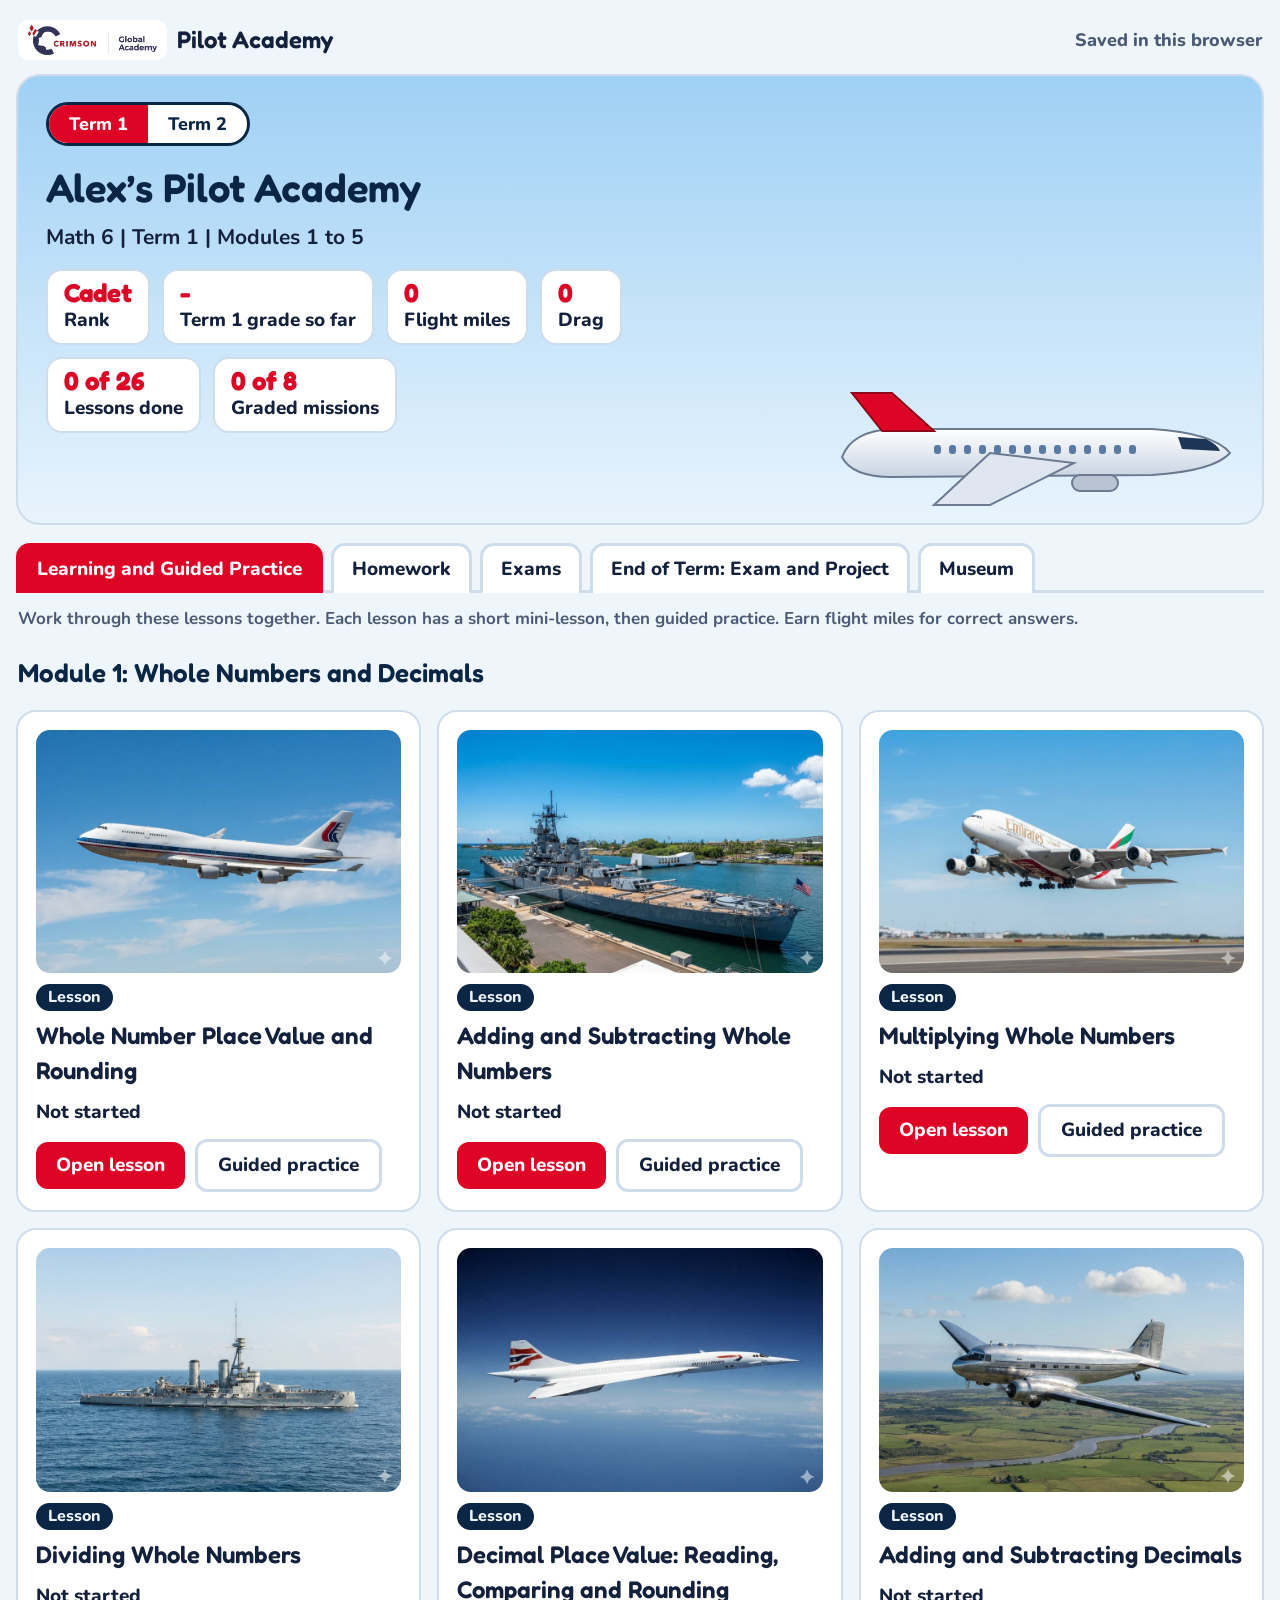
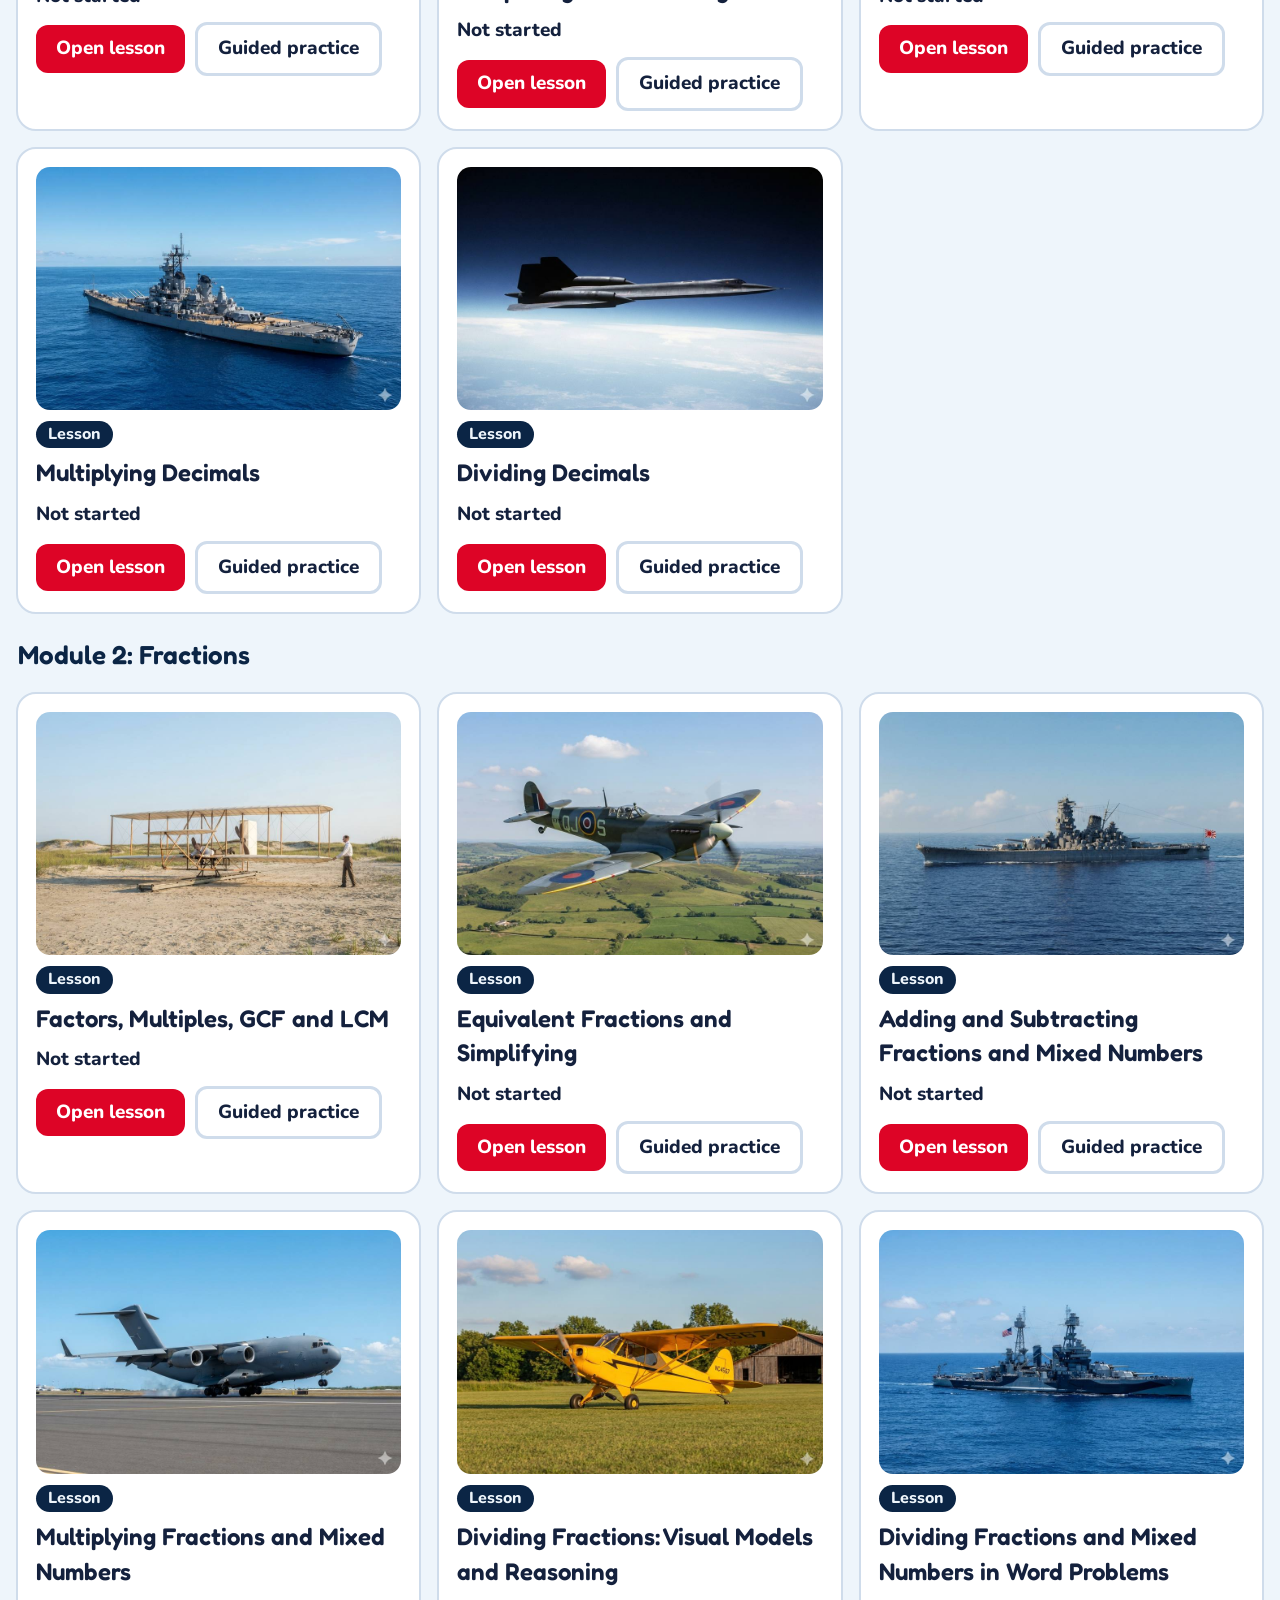
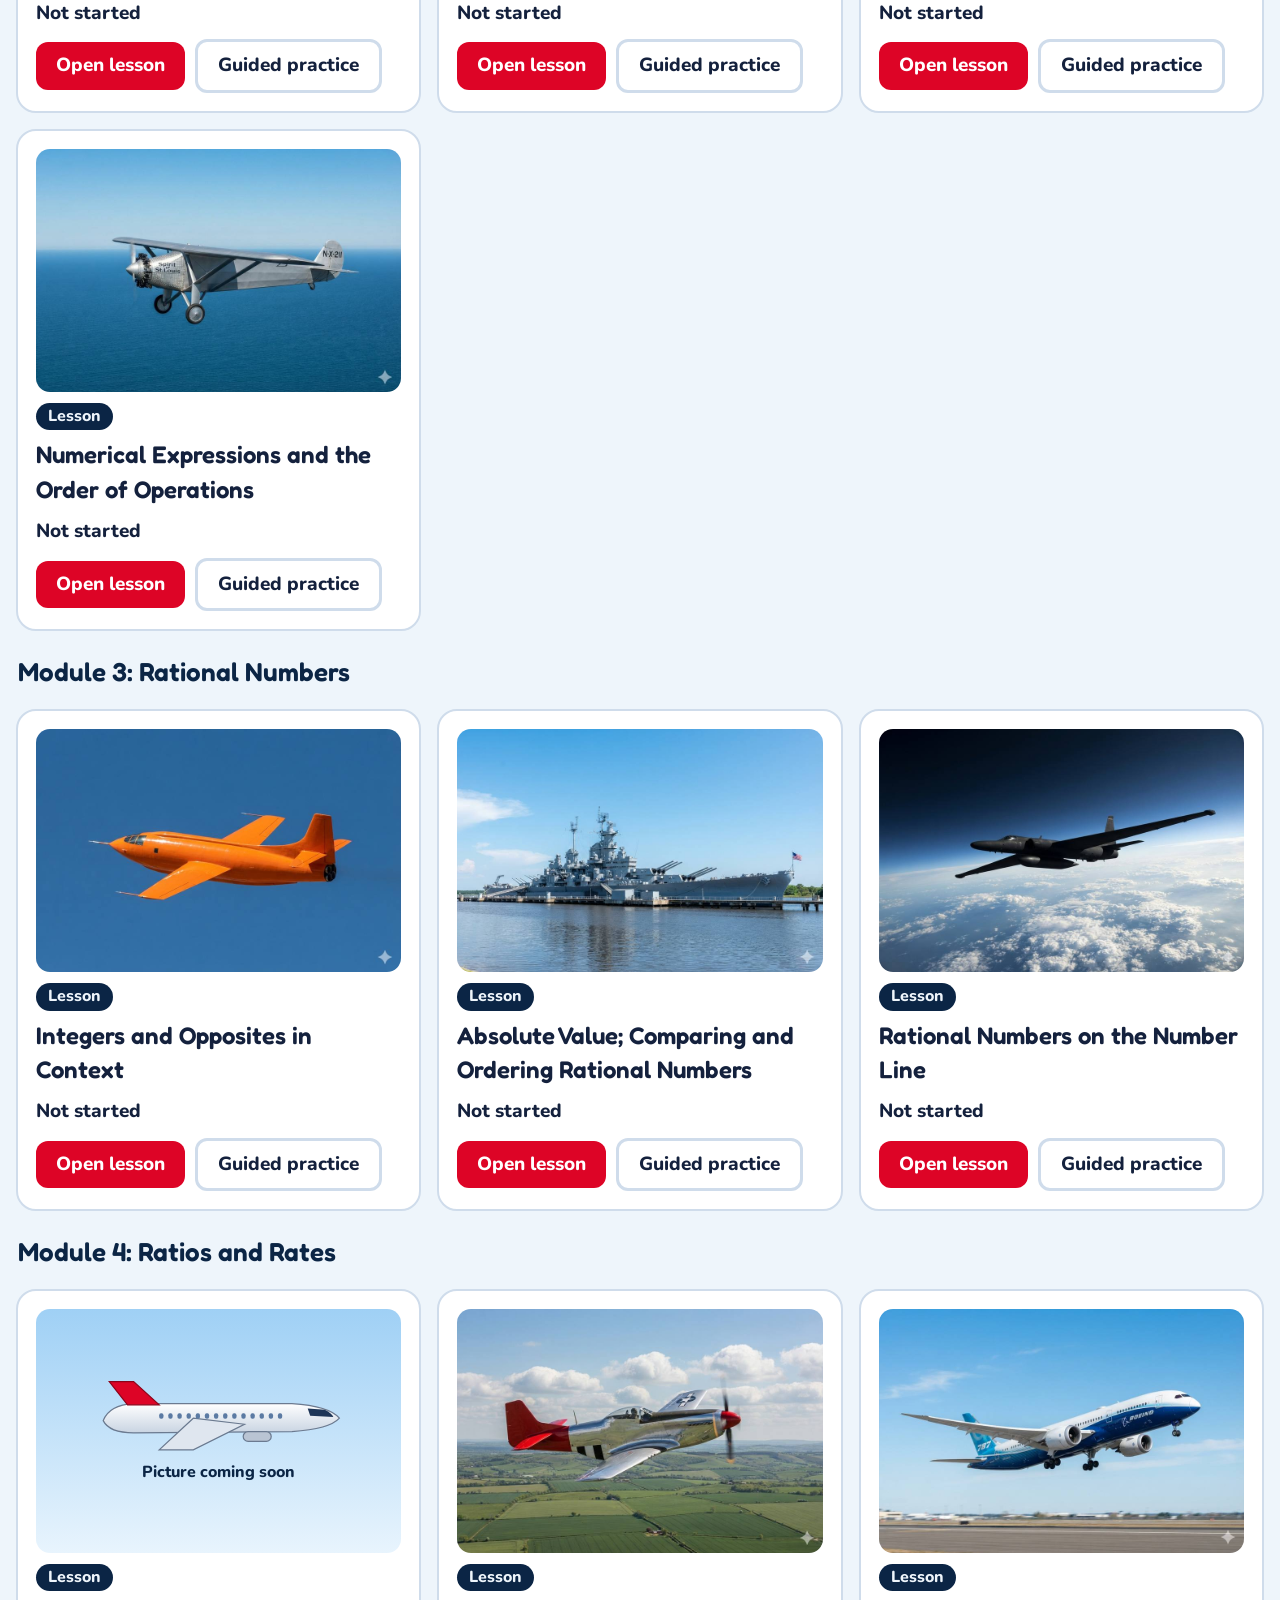
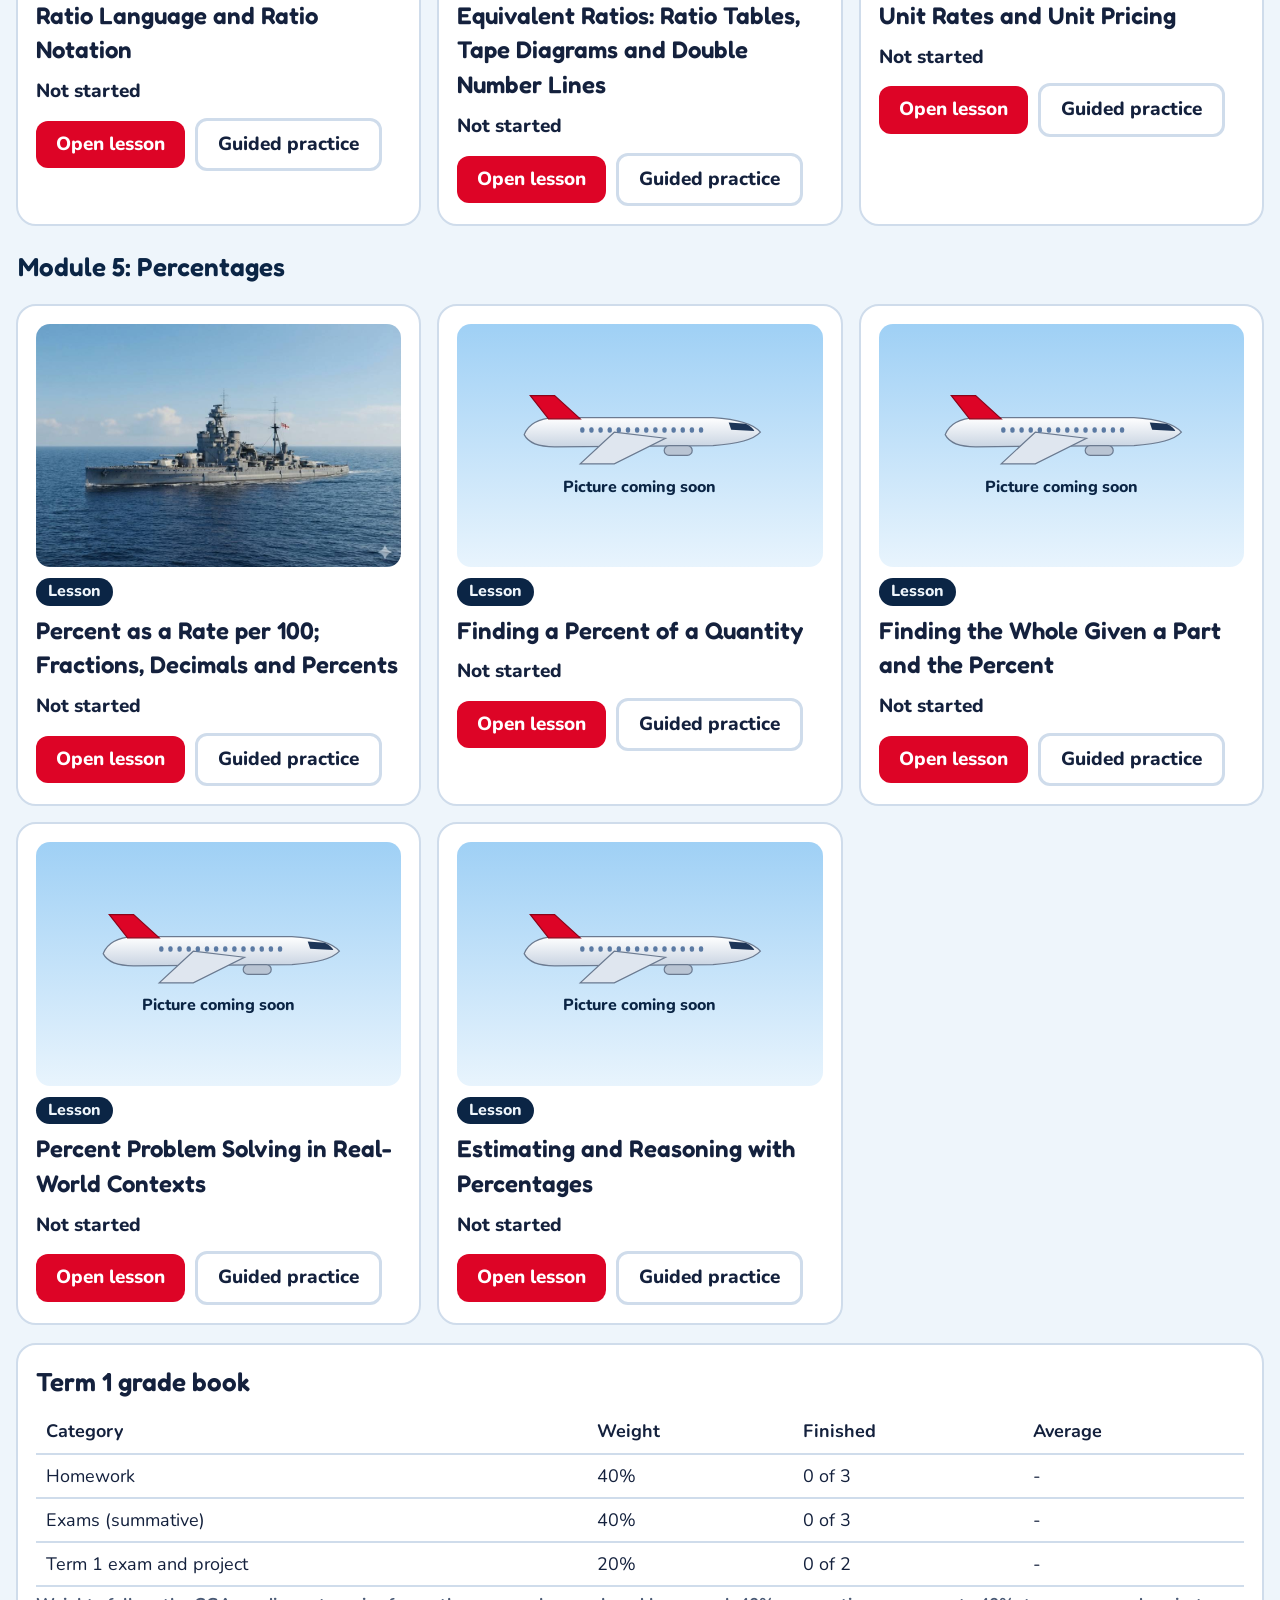
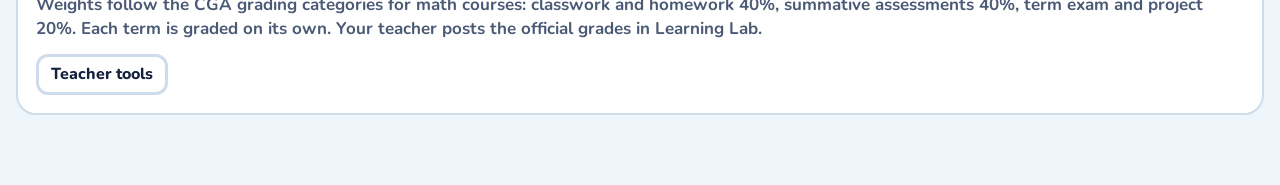
==== commit 3c0feeb9: "Update Math 6 Pilot Academy page Adds Term 2, the museum tab with fact-card pictures, mission keywor" ====
--- a/alex-math6-pilot-academy.html
+++ b/alex-math6-pilot-academy.html
@@ -4,7 +4,7 @@
 <meta charset="utf-8">
 <meta name="robots" content="noindex, nofollow">
 <meta name="viewport" content="width=device-width, initial-scale=1">
-<title>Alex’s Pilot Academy: Math 6, Term 1</title>
+<title>Alex’s Pilot Academy: Math 6</title>
 <link rel="preconnect" href="https://fonts.googleapis.com">
 <link href="https://fonts.googleapis.com/css2?family=Fredoka:wght@500;600&family=Nunito:wght@600;700;800&display=swap" rel="stylesheet">
 <style>
@@ -21,10 +21,14 @@
 button:disabled{opacity:.5;cursor:not-allowed}
 .topbar{display:flex;align-items:center;justify-content:space-between;gap:12px;flex-wrap:wrap;padding:6px 2px}
 .brand{display:flex;align-items:center;gap:10px;font-family:Fredoka,sans-serif;font-weight:600;font-size:24px}
-.brand img{height:40px}
+.brand img{height:40px;background:#fff;padding:5px 10px;border-radius:10px}
 .userchip{display:flex;align-items:center;gap:10px;flex-wrap:wrap;font-weight:800;font-size:18px;color:var(--soft)}
 .hero{position:relative;overflow:hidden;border-radius:24px;padding:26px 28px 90px;background:linear-gradient(180deg,var(--sky1),var(--sky2));margin-top:8px;border:2px solid var(--line)}
 .hero h1{font-size:40px;color:var(--navy)}
+.termsw{display:inline-flex;gap:0;margin-bottom:12px;border:3px solid var(--navy);border-radius:999px;overflow:hidden;background:var(--panel)}
+.tsw{border-radius:0;background:transparent;color:var(--navy);padding:6px 20px;font-size:18px}
+.tsw.on{background:var(--accent);color:var(--accent-ink)}
+@media (min-width:760px){.hero .stats{max-width:60%}}
 .hero p{margin:6px 0 0;font-size:21px;color:var(--ink);font-weight:700}
 .hero svg.jet{position:absolute;right:20px;bottom:6px;width:min(46%,420px);height:auto}
 .stats{display:flex;gap:12px;flex-wrap:wrap;margin-top:16px}
@@ -109,6 +113,17 @@
 .qdot.redo{border:3px dashed var(--soft)}.qdot.redo.ok,.qdot.redo.miss{border-color:transparent}
 .qdot.now{box-shadow:0 0 0 4px var(--gold)}
 .redotag{display:inline-block;margin-left:6px;padding:1px 10px;border-radius:999px;background:var(--gold);color:#3b2a00;font-size:16px;font-weight:800}
+.pic{display:block;width:100%;aspect-ratio:3/2;object-fit:cover;border-radius:14px;margin-bottom:10px;background:linear-gradient(180deg,var(--sky1),var(--sky2));cursor:zoom-in;border:0;padding:0}
+.picph{display:flex;align-items:center;justify-content:center;width:100%;aspect-ratio:3/2;border-radius:14px;margin-bottom:10px;background:linear-gradient(180deg,var(--sky1),var(--sky2));color:var(--navy);font-weight:800;font-size:16px;flex-direction:column;gap:4px}
+.picph svg{width:70%;height:auto}
+.factcard{display:grid;grid-template-columns:minmax(0,1.2fr) minmax(0,1fr);gap:16px;align-items:center;background:var(--bg);border:2px solid var(--line);border-radius:16px;padding:12px;margin:12px 0}
+@media (max-width:760px){.factcard{grid-template-columns:1fr}}
+.factcard img{width:100%;border-radius:12px;display:block}
+.factcard h4{font-family:Fredoka,sans-serif;font-size:24px;margin:4px 0;color:var(--navy)}
+.kchip{display:inline-block;border-radius:999px;padding:2px 12px;font-weight:800;font-size:15px;background:var(--navy);color:var(--bg)}
+.kchip.ship{background:#1f6fd1;color:#fff}
+.mus .locked img{filter:grayscale(1) blur(7px) brightness(.6)}.mus .locked .picph{filter:grayscale(1)}
+.mus .locked{opacity:.85}
 .prize{margin-top:12px;background:var(--panel);border:2px solid var(--gold);border-radius:14px;padding:12px;font-size:19px;line-height:1.4}
 </style>
 </head>
@@ -117,12 +132,15 @@
 <div id="modal" hidden></div>
 <script>
 /* ===== CONFIG (teacher can edit) ===== */
-const CFG={"student": "Alex", "weights": {"hw": 40, "exam": 40, "end": 20}, "teacherCode": "SEFNTUVSMjY="};
-const ITEMS=[{"id": "hw2", "type": "hw", "cat": "hw", "title": "Homework 1: Fuel Fractions", "sub": "Module 2: Fractions", "min": 50, "when": "Use during Module 2", "mods": ["m2"]}, {"id": "ex2", "type": "exam", "cat": "exam", "title": "Exam 1: Pilot Test 1", "sub": "Module 2: Fractions", "min": 60, "when": "End of Module 2", "mods": ["m2"], "code": "UlVOV0FZMQ=="}, {"id": "hw3", "type": "hw", "cat": "hw", "title": "Homework 2: Altitude and Airspeed", "sub": "Modules 3 and 4: Rational Numbers, Ratios and Rates", "min": 50, "when": "Use during Modules 3 and 4", "mods": ["m3", "m4"]}, {"id": "exB", "type": "exam", "cat": "exam", "title": "Exam 2: Pilot Test 2", "sub": "Modules 3 and 4: Rational Numbers, Ratios and Rates", "min": 60, "when": "End of Module 4", "mods": ["m3", "m4"], "code": "UlVOV0FZMg=="}, {"id": "hw4", "type": "hw", "cat": "hw", "title": "Homework 3: Percent Power", "sub": "Module 5: Percentages", "min": 50, "when": "Use during Module 5", "mods": ["m5"]}, {"id": "ex4", "type": "exam", "cat": "exam", "title": "Exam 3: Pilot Test 3", "sub": "Module 5: Percentages", "min": 60, "when": "End of Module 5", "mods": ["m5"], "code": "UlVOV0FZMw=="}, {"id": "proj", "type": "project", "cat": "end", "title": "Term 1 Project: Skyline Air Launch", "sub": "Modules 1 to 5", "min": 90, "when": "Start late in Term 1, finish before the final exam", "mods": ["m1", "m2", "m3", "m4", "m5"], "intro": "You are the operations manager for Skyline Air, a brand new airline. Use your math to plan fuel, cargo, schedules, routes, seats, and ticket prices for the first week of flights. Show your work on paper. Parts 1 to 15 are checked by the computer. Parts 16 and 17 are scored by your teacher."}, {"id": "term", "type": "term", "cat": "end", "title": "Term 1 Final Exam: Captain’s Check Ride", "sub": "Modules 1 to 5", "min": 90, "when": "End of Term 1", "mods": ["m1", "m2", "m3", "m4", "m5"], "code": "Q0hFQ0tSSURF"}];
-const QS={"hw2": [{"t": "num", "q": "Write a fraction equivalent to 3/4 that has a denominator of 20. Type it as a fraction.", "a": "eyJhIjogIjE1LzIwIiwgImV4YWN0IjogdHJ1ZX0=", "mod": "m2", "hint": "Multiply the top and the bottom by the same number. What times 4 makes 20?", "fig": null, "work": null, "pts": 1, "id": "hw2-1"}, {"t": "num", "q": "Simplify 18/24.", "a": "eyJhIjogIjMvNCIsICJleGFjdCI6IGZhbHNlfQ==", "mod": "m2", "hint": "Divide the top and bottom by their greatest common factor.", "fig": null, "work": null, "pts": 1, "id": "hw2-2"}, {"t": "num", "q": "Simplify 28/42.", "a": "eyJhIjogIjIvMyIsICJleGFjdCI6IGZhbHNlfQ==", "mod": "m2", "hint": "Both numbers can be divided by 14.", "fig": null, "work": null, "pts": 1, "id": "hw2-3"}, {"t": "mc", "q": "Which fraction is equivalent to 5/8?", "a": "eyJhIjogIjE1LzI0In0=", "choices": ["15/24", "10/24", "15/32", "5/24"], "mod": "m2", "hint": "Multiply the top and bottom of 5/8 by the same number.", "fig": null, "work": null, "pts": 1, "id": "hw2-4"}, {"t": "num", "q": "Add: 2/5 + 1/3", "a": "eyJhIjogIjExLzE1IiwgImV4YWN0IjogZmFsc2V9", "mod": "m2", "hint": "Use a common denominator of 15.", "fig": null, "work": null, "pts": 1, "id": "hw2-5"}, {"t": "num", "q": "Subtract: 7/8 − 1/4", "a": "eyJhIjogIjUvOCIsICJleGFjdCI6IGZhbHNlfQ==", "mod": "m2", "hint": "Change 1/4 to eighths first.", "fig": null, "work": null, "pts": 1, "id": "hw2-6"}, {"t": "num", "q": "A pilot flew 3 1/2 hours on Monday and 2 3/4 hours on Tuesday. How many hours did she fly in all?", "a": "eyJhIjogIjYgMS80IiwgImV4YWN0IjogZmFsc2V9", "mod": "m2", "hint": "Add the fractions first. Then add the whole numbers and regroup if needed.", "fig": null, "work": null, "pts": 1, "id": "hw2-7"}, {"t": "num", "q": "A fuel tank held 8 1/3 gallons. After a short flight, 3 5/6 gallons were left. How many gallons were used?", "a": "eyJhIjogIjQgMS8yIiwgImV4YWN0IjogZmFsc2V9", "mod": "m2", "hint": "Use a common denominator of 6. You may need to regroup one whole.", "fig": null, "work": null, "pts": 1, "id": "hw2-8"}, {"t": "num", "q": "Subtract: 5 − 2 3/8", "a": "eyJhIjogIjIgNS84IiwgImV4YWN0IjogZmFsc2V9", "mod": "m2", "hint": "Rename 5 as 4 and 8/8, then subtract.", "fig": null, "work": null, "pts": 1, "id": "hw2-9"}, {"t": "num", "q": "Add: 4 5/6 + 1 3/4", "a": "eyJhIjogIjYgNy8xMiIsICJleGFjdCI6IGZhbHNlfQ==", "mod": "m2", "hint": "Use a common denominator of 12.", "fig": null, "work": null, "pts": 1, "id": "hw2-10"}, {"t": "num", "q": "Multiply: 2/3 × 3/5", "a": "eyJhIjogIjIvNSIsICJleGFjdCI6IGZhbHNlfQ==", "mod": "m2", "hint": "Multiply the tops, multiply the bottoms, then simplify.", "fig": null, "work": null, "pts": 1, "id": "hw2-11"}, {"t": "num", "q": "Multiply: 3/4 × 8", "a": "eyJhIjogIjYiLCAiZXhhY3QiOiBmYWxzZX0=", "mod": "m2", "hint": "Write 8 as 8/1.", "fig": null, "work": null, "pts": 1, "id": "hw2-12"}, {"t": "num", "q": "Multiply: 1 1/2 × 2 2/3", "a": "eyJhIjogIjQiLCAiZXhhY3QiOiBmYWxzZX0=", "mod": "m2", "hint": "Change both mixed numbers to improper fractions first.", "fig": null, "work": null, "pts": 1, "id": "hw2-13"}, {"t": "num", "q": "A plane's fuel tank is 3/4 full. A flight uses 2/3 of the fuel in the tank. What fraction of the whole tank was used?", "a": "eyJhIjogIjEvMiIsICJleGFjdCI6IGZhbHNlfQ==", "mod": "m2", "hint": "Find 2/3 of 3/4 by multiplying.", "fig": null, "work": null, "pts": 1, "id": "hw2-14"}, {"t": "num", "q": "A runway is 2 1/4 miles long. A plane uses 2/3 of it to take off. How many miles of runway does it use?", "a": "eyJhIjogIjEgMS8yIiwgImV4YWN0IjogZmFsc2V9", "mod": "m2", "hint": "Change 2 1/4 to an improper fraction, then multiply by 2/3.", "fig": null, "work": null, "pts": 1, "id": "hw2-15"}, {"t": "num", "q": "Divide: 1/2 ÷ 1/6. Think: how many sixths fit in one half?", "a": "eyJhIjogIjMiLCAiZXhhY3QiOiBmYWxzZX0=", "mod": "m2", "hint": "Draw a bar. Shade 1/2, then count the 1/6 pieces inside it.", "fig": null, "work": null, "pts": 1, "id": "hw2-16"}, {"t": "num", "q": "Divide: 3/4 ÷ 3/8", "a": "eyJhIjogIjIiLCAiZXhhY3QiOiBmYWxzZX0=", "mod": "m2", "hint": "Keep, change, flip: 3/4 × 8/3.", "fig": null, "work": null, "pts": 1, "id": "hw2-17"}, {"t": "num", "q": "Divide: 5 ÷ 2/3", "a": "eyJhIjogIjcgMS8yIiwgImV4YWN0IjogZmFsc2V9", "mod": "m2", "hint": "Keep, change, flip: 5 × 3/2.", "fig": null, "work": null, "pts": 1, "id": "hw2-18"}, {"t": "num", "q": "A cargo plane holds 12 tons. Each crate weighs 3/4 ton. How many crates fit?", "a": "eyJhIjogIjE2IiwgImV4YWN0IjogZmFsc2V9", "mod": "m2", "hint": "How many 3/4s fit in 12? Divide 12 ÷ 3/4.", "fig": null, "work": null, "pts": 1, "id": "hw2-19"}, {"t": "num", "q": "Divide: 2 1/4 ÷ 3/8", "a": "eyJhIjogIjYiLCAiZXhhY3QiOiBmYWxzZX0=", "mod": "m2", "hint": "Change 2 1/4 to 9/4, then keep, change, flip.", "fig": null, "work": null, "pts": 1, "id": "hw2-20"}], "ex2": [{"t": "mc", "q": "Which fraction is equivalent to 4/9?", "a": "eyJhIjogIjEyLzI3In0=", "choices": ["12/27", "12/28", "8/27", "4/27"], "mod": "m2", "hint": null, "fig": null, "work": null, "pts": 1, "id": "ex2-1"}, {"t": "num", "q": "Simplify 36/48.", "a": "eyJhIjogIjMvNCIsICJleGFjdCI6IGZhbHNlfQ==", "mod": "m2", "hint": null, "fig": null, "work": null, "pts": 1, "id": "ex2-2"}, {"t": "num", "q": "Simplify 35/45.", "a": "eyJhIjogIjcvOSIsICJleGFjdCI6IGZhbHNlfQ==", "mod": "m2", "hint": null, "fig": null, "work": null, "pts": 1, "id": "ex2-3"}, {"t": "num", "q": "Write 11/4 as a mixed number.", "a": "eyJhIjogIjIgMy80IiwgImV4YWN0IjogdHJ1ZX0=", "mod": "m2", "hint": null, "fig": null, "work": null, "pts": 1, "id": "ex2-4"}, {"t": "num", "q": "Write 3 2/5 as an improper fraction.", "a": "eyJhIjogIjE3LzUiLCAiZXhhY3QiOiB0cnVlfQ==", "mod": "m2", "hint": null, "fig": null, "work": null, "pts": 1, "id": "ex2-5"}, {"t": "num", "q": "Add: 2/3 + 3/4", "a": "eyJhIjogIjEgNS8xMiIsICJleGFjdCI6IGZhbHNlfQ==", "mod": "m2", "hint": null, "fig": null, "work": null, "pts": 1, "id": "ex2-6"}, {"t": "num", "q": "Subtract: 5/6 − 3/10", "a": "eyJhIjogIjgvMTUiLCAiZXhhY3QiOiBmYWxzZX0=", "mod": "m2", "hint": null, "fig": null, "work": null, "pts": 1, "id": "ex2-7"}, {"t": "num", "q": "Add: 4 2/5 + 3 7/10", "a": "eyJhIjogIjggMS8xMCIsICJleGFjdCI6IGZhbHNlfQ==", "mod": "m2", "hint": null, "fig": null, "work": null, "pts": 1, "id": "ex2-8"}, {"t": "num", "q": "Subtract: 9 1/4 − 4 5/6", "a": "eyJhIjogIjQgNS8xMiIsICJleGFjdCI6IGZhbHNlfQ==", "mod": "m2", "hint": null, "fig": null, "work": null, "pts": 1, "id": "ex2-9"}, {"t": "num", "q": "A plane flew 6 3/8 hours on one trip and 4 1/2 hours on another trip. How many more hours was the first trip?", "a": "eyJhIjogIjEgNy84IiwgImV4YWN0IjogZmFsc2V9", "mod": "m2", "hint": null, "fig": null, "work": null, "pts": 1, "id": "ex2-10"}, {"t": "num", "q": "A mechanic used 2 1/3 quarts of oil, then 1 3/4 quarts, then 5/6 quart. How many quarts did she use in all?", "a": "eyJhIjogIjQgMTEvMTIiLCAiZXhhY3QiOiBmYWxzZX0=", "mod": "m2", "hint": null, "fig": null, "work": null, "pts": 1, "id": "ex2-11"}, {"t": "num", "q": "Multiply: 3/5 × 5/9", "a": "eyJhIjogIjEvMyIsICJleGFjdCI6IGZhbHNlfQ==", "mod": "m2", "hint": null, "fig": null, "work": null, "pts": 1, "id": "ex2-12"}, {"t": "num", "q": "Multiply: 7/8 × 12", "a": "eyJhIjogIjEwIDEvMiIsICJleGFjdCI6IGZhbHNlfQ==", "mod": "m2", "hint": null, "fig": null, "work": null, "pts": 1, "id": "ex2-13"}, {"t": "num", "q": "Multiply: 2 1/4 × 1 1/3", "a": "eyJhIjogIjMiLCAiZXhhY3QiOiBmYWxzZX0=", "mod": "m2", "hint": null, "fig": null, "work": null, "pts": 1, "id": "ex2-14"}, {"t": "num", "q": "Multiply: 3 1/5 × 2 1/2", "a": "eyJhIjogIjgiLCAiZXhhY3QiOiBmYWxzZX0=", "mod": "m2", "hint": null, "fig": null, "work": null, "pts": 1, "id": "ex2-15"}, {"t": "num", "q": "A pilot uses 3/5 of her 4 1/2 hour flight time for the first leg. How many hours is the first leg?", "a": "eyJhIjogIjIgNy8xMCIsICJleGFjdCI6IGZhbHNlfQ==", "mod": "m2", "hint": null, "fig": null, "work": null, "pts": 1, "id": "ex2-16"}, {"t": "num", "q": "An 18-gallon fuel tank is 5/6 full. How many gallons are in the tank?", "a": "eyJhIjogIjE1IiwgImV4YWN0IjogZmFsc2V9", "mod": "m2", "hint": null, "fig": null, "work": null, "pts": 1, "id": "ex2-17"}, {"t": "num", "q": "Divide: 5/6 ÷ 1/3", "a": "eyJhIjogIjIgMS8yIiwgImV4YWN0IjogZmFsc2V9", "mod": "m2", "hint": null, "fig": null, "work": null, "pts": 1, "id": "ex2-18"}, {"t": "num", "q": "Divide: 4/5 ÷ 2", "a": "eyJhIjogIjIvNSIsICJleGFjdCI6IGZhbHNlfQ==", "mod": "m2", "hint": null, "fig": null, "work": null, "pts": 1, "id": "ex2-19"}, {"t": "num", "q": "Divide: 6 ÷ 3/5", "a": "eyJhIjogIjEwIiwgImV4YWN0IjogZmFsc2V9", "mod": "m2", "hint": null, "fig": null, "work": null, "pts": 1, "id": "ex2-20"}, {"t": "num", "q": "Divide: 3 3/4 ÷ 1 1/2", "a": "eyJhIjogIjIgMS8yIiwgImV4YWN0IjogZmFsc2V9", "mod": "m2", "hint": null, "fig": null, "work": null, "pts": 1, "id": "ex2-21"}, {"t": "num", "q": "A banner for an airshow is 7 1/2 feet long. It is cut into pieces that are 3/4 foot each. How many pieces are there?", "a": "eyJhIjogIjEwIiwgImV4YWN0IjogZmFsc2V9", "mod": "m2", "hint": null, "fig": null, "work": null, "pts": 1, "id": "ex2-22"}, {"t": "num", "q": "A cargo hold has 5/8 ton of mail. It is split equally into 5 bags. How many tons are in each bag?", "a": "eyJhIjogIjEvOCIsICJleGFjdCI6IGZhbHNlfQ==", "mod": "m2", "hint": null, "fig": null, "work": null, "pts": 1, "id": "ex2-23"}, {"t": "num", "q": "A training plane flies 3 3/5 miles in 3/10 of an hour. How many miles per hour is that?", "a": "eyJhIjogIjEyIiwgImV4YWN0IjogZmFsc2V9", "mod": "m2", "hint": null, "fig": null, "work": null, "pts": 1, "id": "ex2-24"}], "hw3": [{"t": "num", "q": "A plane cruises at 35,000 feet. An airport is 12 feet below sea level. Write the airport's elevation as an integer.", "a": "eyJhIjogIi0xMiIsICJleGFjdCI6IGZhbHNlfQ==", "mod": "m3", "hint": "Below sea level means negative.", "fig": null, "work": "nl:-20:20", "pts": 1, "id": "hw3-1"}, {"t": "num", "q": "What is the opposite of -9?", "a": "eyJhIjogIjkiLCAiZXhhY3QiOiBmYWxzZX0=", "mod": "m3", "hint": "Opposites are the same distance from 0 on opposite sides.", "fig": null, "work": "nl:-10:10", "pts": 1, "id": "hw3-2"}, {"t": "num", "q": "The temperature outside a plane at high altitude is -45 degrees Fahrenheit. What is the absolute value of -45?", "a": "eyJhIjogIjQ1IiwgImV4YWN0IjogZmFsc2V9", "mod": "m3", "hint": "Absolute value is the distance from 0. Distance is never negative.", "fig": null, "work": "nl:-50:50", "pts": 1, "id": "hw3-3"}, {"t": "mc", "q": "Which number is greater?", "a": "eyJhIjogIi0zIn0=", "choices": ["-3", "-7", "They are equal", "Not enough information"], "mod": "m3", "hint": "On a number line, the number farther to the right is greater.", "fig": null, "work": "nl:-10:10", "pts": 1, "id": "hw3-4"}, {"t": "list", "q": "Order from least to greatest, separated by commas: 4, -8, 0, -2, 6", "a": "eyJhIjogWyItOCIsICItMiIsICIwIiwgIjQiLCAiNiJdLCAib3JkZXJlZCI6IHRydWV9", "mod": "m3", "hint": "Negative numbers are to the left of 0, so they are the least.", "fig": null, "work": "nl:-10:10", "pts": 1, "id": "hw3-5"}, {"t": "num", "q": "A plane starts at 31,000 feet and its altitude changes by -2,500 feet. What is its new altitude in feet?", "a": "eyJhIjogIjI4NTAwIiwgImV4YWN0IjogZmFsc2V9", "mod": "m3", "hint": "A change of -2,500 means it went down 2,500 feet.", "fig": null, "work": null, "pts": 1, "id": "hw3-6"}, {"t": "num", "q": "Which number is greater, -0.5 or -1/4? Type the greater number.", "a": "eyJhIjogIi0xLzQiLCAiZXhhY3QiOiBmYWxzZX0=", "mod": "m3", "hint": "Change -1/4 to a decimal. Then see which is closer to 0.", "fig": null, "work": "nl:-1:1", "pts": 1, "id": "hw3-7"}, {"t": "list", "q": "Order from least to greatest, separated by commas: 1/2, -0.75, -1/4, 0.6", "a": "eyJhIjogWyItMC43NSIsICItMS80IiwgIjEvMiIsICIwLjYiXSwgIm9yZGVyZWQiOiB0cnVlfQ==", "mod": "m3", "hint": "Change every number to a decimal, then plot or compare them.", "fig": null, "work": "nl:-1:1", "pts": 1, "id": "hw3-8"}, {"t": "num", "q": "Look at the number line. What number does point A show?", "a": "eyJhIjogIi0yLjUiLCAiZXhhY3QiOiBmYWxzZX0=", "mod": "m3", "hint": "Point A is halfway between two whole numbers. Which two?", "fig": "<svg viewBox=\"0 0 700 130\" role=\"img\" aria-label=\"Number line from -5 to 5\" style=\"color:inherit\"><line x1=\"20\" y1=\"70\" x2=\"680\" y2=\"70\" stroke=\"currentColor\" stroke-width=\"3\"/><path d=\"M20 70 l10 -7 v14z M680 70 l-10 -7 v14z\" fill=\"currentColor\"/><line x1=\"34.0\" y1=\"58\" x2=\"34.0\" y2=\"82\" stroke=\"currentColor\" stroke-width=\"2.5\"/><text x=\"34.0\" y=\"106\" text-anchor=\"middle\" font-size=\"20\" font-weight=\"700\" fill=\"currentColor\">-5</text><line x1=\"97.2\" y1=\"58\" x2=\"97.2\" y2=\"82\" stroke=\"currentColor\" stroke-width=\"2.5\"/><text x=\"97.2\" y=\"106\" text-anchor=\"middle\" font-size=\"20\" font-weight=\"700\" fill=\"currentColor\">-4</text><line x1=\"160.4\" y1=\"58\" x2=\"160.4\" y2=\"82\" stroke=\"currentColor\" stroke-width=\"2.5\"/><text x=\"160.4\" y=\"106\" text-anchor=\"middle\" font-size=\"20\" font-weight=\"700\" fill=\"currentColor\">-3</text><line x1=\"223.6\" y1=\"58\" x2=\"223.6\" y2=\"82\" stroke=\"currentColor\" stroke-width=\"2.5\"/><text x=\"223.6\" y=\"106\" text-anchor=\"middle\" font-size=\"20\" font-weight=\"700\" fill=\"currentColor\">-2</text><line x1=\"286.8\" y1=\"58\" x2=\"286.8\" y2=\"82\" stroke=\"currentColor\" stroke-width=\"2.5\"/><text x=\"286.8\" y=\"106\" text-anchor=\"middle\" font-size=\"20\" font-weight=\"700\" fill=\"currentColor\">-1</text><line x1=\"350.0\" y1=\"58\" x2=\"350.0\" y2=\"82\" stroke=\"currentColor\" stroke-width=\"2.5\"/><text x=\"350.0\" y=\"106\" text-anchor=\"middle\" font-size=\"20\" font-weight=\"700\" fill=\"currentColor\">0</text><line x1=\"413.2\" y1=\"58\" x2=\"413.2\" y2=\"82\" stroke=\"currentColor\" stroke-width=\"2.5\"/><text x=\"413.2\" y=\"106\" text-anchor=\"middle\" font-size=\"20\" font-weight=\"700\" fill=\"currentColor\">1</text><line x1=\"476.4\" y1=\"58\" x2=\"476.4\" y2=\"82\" stroke=\"currentColor\" stroke-width=\"2.5\"/><text x=\"476.4\" y=\"106\" text-anchor=\"middle\" font-size=\"20\" font-weight=\"700\" fill=\"currentColor\">2</text><line x1=\"539.6\" y1=\"58\" x2=\"539.6\" y2=\"82\" stroke=\"currentColor\" stroke-width=\"2.5\"/><text x=\"539.6\" y=\"106\" text-anchor=\"middle\" font-size=\"20\" font-weight=\"700\" fill=\"currentColor\">3</text><line x1=\"602.8\" y1=\"58\" x2=\"602.8\" y2=\"82\" stroke=\"currentColor\" stroke-width=\"2.5\"/><text x=\"602.8\" y=\"106\" text-anchor=\"middle\" font-size=\"20\" font-weight=\"700\" fill=\"currentColor\">4</text><line x1=\"666.0\" y1=\"58\" x2=\"666.0\" y2=\"82\" stroke=\"currentColor\" stroke-width=\"2.5\"/><text x=\"666.0\" y=\"106\" text-anchor=\"middle\" font-size=\"20\" font-weight=\"700\" fill=\"currentColor\">5</text><line x1=\"65.6\" y1=\"63\" x2=\"65.6\" y2=\"77\" stroke=\"currentColor\" stroke-width=\"1.6\"/><line x1=\"128.8\" y1=\"63\" x2=\"128.8\" y2=\"77\" stroke=\"currentColor\" stroke-width=\"1.6\"/><line x1=\"192.0\" y1=\"63\" x2=\"192.0\" y2=\"77\" stroke=\"currentColor\" stroke-width=\"1.6\"/><line x1=\"255.2\" y1=\"63\" x2=\"255.2\" y2=\"77\" stroke=\"currentColor\" stroke-width=\"1.6\"/><line x1=\"318.4\" y1=\"63\" x2=\"318.4\" y2=\"77\" stroke=\"currentColor\" stroke-width=\"1.6\"/><line x1=\"381.6\" y1=\"63\" x2=\"381.6\" y2=\"77\" stroke=\"currentColor\" stroke-width=\"1.6\"/><line x1=\"444.8\" y1=\"63\" x2=\"444.8\" y2=\"77\" stroke=\"currentColor\" stroke-width=\"1.6\"/><line x1=\"508.0\" y1=\"63\" x2=\"508.0\" y2=\"77\" stroke=\"currentColor\" stroke-width=\"1.6\"/><line x1=\"571.2\" y1=\"63\" x2=\"571.2\" y2=\"77\" stroke=\"currentColor\" stroke-width=\"1.6\"/><line x1=\"634.4\" y1=\"63\" x2=\"634.4\" y2=\"77\" stroke=\"currentColor\" stroke-width=\"1.6\"/><circle cx=\"192.0\" cy=\"70\" r=\"9\" fill=\"#DD0426\" stroke=\"#fff\" stroke-width=\"2\"/><text x=\"192.0\" y=\"50\" text-anchor=\"middle\" font-size=\"22\" font-weight=\"800\" fill=\"#DD0426\">A</text></svg>", "work": "nl:-5:5", "pts": 1, "id": "hw3-9"}, {"t": "mc", "q": "Look at the number line. Which point is the opposite of point P?", "a": "eyJhIjogIlBvaW50IFEifQ==", "choices": ["Point Q", "Point R", "Point S", "Point P"], "mod": "m3", "hint": "The opposite of 3 is -3. How far is P from 0?", "fig": "<svg viewBox=\"0 0 700 130\" role=\"img\" aria-label=\"Number line from -6 to 6\" style=\"color:inherit\"><line x1=\"20\" y1=\"70\" x2=\"680\" y2=\"70\" stroke=\"currentColor\" stroke-width=\"3\"/><path d=\"M20 70 l10 -7 v14z M680 70 l-10 -7 v14z\" fill=\"currentColor\"/><line x1=\"34.0\" y1=\"58\" x2=\"34.0\" y2=\"82\" stroke=\"currentColor\" stroke-width=\"2.5\"/><text x=\"34.0\" y=\"106\" text-anchor=\"middle\" font-size=\"20\" font-weight=\"700\" fill=\"currentColor\">-6</text><line x1=\"86.7\" y1=\"58\" x2=\"86.7\" y2=\"82\" stroke=\"currentColor\" stroke-width=\"2.5\"/><text x=\"86.7\" y=\"106\" text-anchor=\"middle\" font-size=\"20\" font-weight=\"700\" fill=\"currentColor\">-5</text><line x1=\"139.3\" y1=\"58\" x2=\"139.3\" y2=\"82\" stroke=\"currentColor\" stroke-width=\"2.5\"/><text x=\"139.3\" y=\"106\" text-anchor=\"middle\" font-size=\"20\" font-weight=\"700\" fill=\"currentColor\">-4</text><line x1=\"192.0\" y1=\"58\" x2=\"192.0\" y2=\"82\" stroke=\"currentColor\" stroke-width=\"2.5\"/><text x=\"192.0\" y=\"106\" text-anchor=\"middle\" font-size=\"20\" font-weight=\"700\" fill=\"currentColor\">-3</text><line x1=\"244.7\" y1=\"58\" x2=\"244.7\" y2=\"82\" stroke=\"currentColor\" stroke-width=\"2.5\"/><text x=\"244.7\" y=\"106\" text-anchor=\"middle\" font-size=\"20\" font-weight=\"700\" fill=\"currentColor\">-2</text><line x1=\"297.3\" y1=\"58\" x2=\"297.3\" y2=\"82\" stroke=\"currentColor\" stroke-width=\"2.5\"/><text x=\"297.3\" y=\"106\" text-anchor=\"middle\" font-size=\"20\" font-weight=\"700\" fill=\"currentColor\">-1</text><line x1=\"350.0\" y1=\"58\" x2=\"350.0\" y2=\"82\" stroke=\"currentColor\" stroke-width=\"2.5\"/><text x=\"350.0\" y=\"106\" text-anchor=\"middle\" font-size=\"20\" font-weight=\"700\" fill=\"currentColor\">0</text><line x1=\"402.7\" y1=\"58\" x2=\"402.7\" y2=\"82\" stroke=\"currentColor\" stroke-width=\"2.5\"/><text x=\"402.7\" y=\"106\" text-anchor=\"middle\" font-size=\"20\" font-weight=\"700\" fill=\"currentColor\">1</text><line x1=\"455.3\" y1=\"58\" x2=\"455.3\" y2=\"82\" stroke=\"currentColor\" stroke-width=\"2.5\"/><text x=\"455.3\" y=\"106\" text-anchor=\"middle\" font-size=\"20\" font-weight=\"700\" fill=\"currentColor\">2</text><line x1=\"508.0\" y1=\"58\" x2=\"508.0\" y2=\"82\" stroke=\"currentColor\" stroke-width=\"2.5\"/><text x=\"508.0\" y=\"106\" text-anchor=\"middle\" font-size=\"20\" font-weight=\"700\" fill=\"currentColor\">3</text><line x1=\"560.7\" y1=\"58\" x2=\"560.7\" y2=\"82\" stroke=\"currentColor\" stroke-width=\"2.5\"/><text x=\"560.7\" y=\"106\" text-anchor=\"middle\" font-size=\"20\" font-weight=\"700\" fill=\"currentColor\">4</text><line x1=\"613.3\" y1=\"58\" x2=\"613.3\" y2=\"82\" stroke=\"currentColor\" stroke-width=\"2.5\"/><text x=\"613.3\" y=\"106\" text-anchor=\"middle\" font-size=\"20\" font-weight=\"700\" fill=\"currentColor\">5</text><line x1=\"666.0\" y1=\"58\" x2=\"666.0\" y2=\"82\" stroke=\"currentColor\" stroke-width=\"2.5\"/><text x=\"666.0\" y=\"106\" text-anchor=\"middle\" font-size=\"20\" font-weight=\"700\" fill=\"currentColor\">6</text><circle cx=\"508.0\" cy=\"70\" r=\"9\" fill=\"#DD0426\" stroke=\"#fff\" stroke-width=\"2\"/><text x=\"508.0\" y=\"50\" text-anchor=\"middle\" font-size=\"22\" font-weight=\"800\" fill=\"#DD0426\">P</text><circle cx=\"192.0\" cy=\"70\" r=\"9\" fill=\"#DD0426\" stroke=\"#fff\" stroke-width=\"2\"/><text x=\"192.0\" y=\"50\" text-anchor=\"middle\" font-size=\"22\" font-weight=\"800\" fill=\"#DD0426\">Q</text><circle cx=\"86.7\" cy=\"70\" r=\"9\" fill=\"#DD0426\" stroke=\"#fff\" stroke-width=\"2\"/><text x=\"86.7\" y=\"50\" text-anchor=\"middle\" font-size=\"22\" font-weight=\"800\" fill=\"#DD0426\">R</text><circle cx=\"613.3\" cy=\"70\" r=\"9\" fill=\"#DD0426\" stroke=\"#fff\" stroke-width=\"2\"/><text x=\"613.3\" y=\"50\" text-anchor=\"middle\" font-size=\"22\" font-weight=\"800\" fill=\"#DD0426\">S</text></svg>", "work": "nl:-6:6", "pts": 1, "id": "hw3-10"}, {"t": "ratio", "q": "A plane has 24 business seats and 168 economy seats. Write the ratio of business seats to economy seats in simplest form (like 3:5).", "a": "eyJhIjogIjE6NyJ9", "mod": "m4", "hint": "Divide both numbers by their greatest common factor.", "fig": null, "work": null, "pts": 1, "id": "hw3-11"}, {"t": "ratio", "q": "The ratio of pilots to flight attendants is 3 to 5. Write the ratio of flight attendants to pilots.", "a": "eyJhIjogIjU6MyJ9", "mod": "m4", "hint": "Order matters. The first number goes with the first thing named.", "fig": null, "work": null, "pts": 1, "id": "hw3-12"}, {"t": "num", "q": "A small plane burns 5 gallons of fuel for every 2 hours of flying. How many gallons does it burn in 8 hours?", "a": "eyJhIjogIjIwIiwgImV4YWN0IjogZmFsc2V9", "mod": "m4", "hint": "Make a ratio table. 2 hours times what number makes 8 hours?", "fig": null, "work": null, "pts": 1, "id": "hw3-13"}, {"t": "num", "q": "A hangar has red planes and blue planes in a ratio of 3 to 2. The tape diagram shows the ratio. There are 30 planes in all. How many planes are red?", "a": "eyJhIjogIjE4IiwgImV4YWN0IjogZmFsc2V9", "mod": "m4", "hint": "The diagram has 5 boxes in all. How many planes does each box stand for?", "fig": "<svg viewBox=\"0 0 308 176\" role=\"img\" aria-label=\"Tape diagram\" style=\"color:inherit\"><text x=\"0\" y=\"42.72\" font-size=\"20\" font-weight=\"800\" fill=\"currentColor\">Red</text><rect x=\"100\" y=\"8\" width=\"56\" height=\"56\" fill=\"#DD0426\" stroke=\"#fff\" stroke-width=\"3\" rx=\"4\"/><rect x=\"156\" y=\"8\" width=\"56\" height=\"56\" fill=\"#DD0426\" stroke=\"#fff\" stroke-width=\"3\" rx=\"4\"/><rect x=\"212\" y=\"8\" width=\"56\" height=\"56\" fill=\"#DD0426\" stroke=\"#fff\" stroke-width=\"3\" rx=\"4\"/><text x=\"0\" y=\"110.72\" font-size=\"20\" font-weight=\"800\" fill=\"currentColor\">Blue</text><rect x=\"100\" y=\"76\" width=\"56\" height=\"56\" fill=\"#1f6fd1\" stroke=\"#fff\" stroke-width=\"3\" rx=\"4\"/><rect x=\"156\" y=\"76\" width=\"56\" height=\"56\" fill=\"#1f6fd1\" stroke=\"#fff\" stroke-width=\"3\" rx=\"4\"/><text x=\"100\" y=\"166\" font-size=\"20\" font-weight=\"700\" fill=\"currentColor\">Total: 30 planes</text></svg>", "work": null, "pts": 1, "id": "hw3-14"}, {"t": "num", "q": "The double number line shows the fuel a plane burns. How many gallons does it burn in 10 hours?", "a": "eyJhIjogIjc1IiwgImV4YWN0IjogZmFsc2V9", "mod": "m4", "hint": "Find how many gallons the plane burns in 1 hour (the unit rate), then multiply by 10.", "fig": "<svg viewBox=\"0 0 700 190\" role=\"img\" aria-label=\"Double number line\" style=\"color:inherit\"><line x1=\"110\" y1=\"50\" x2=\"670\" y2=\"50\" stroke=\"currentColor\" stroke-width=\"3\"/><text x=\"0\" y=\"56\" font-size=\"19\" font-weight=\"800\" fill=\"currentColor\">Hours</text><line x1=\"120.0\" y1=\"39\" x2=\"120.0\" y2=\"61\" stroke=\"currentColor\" stroke-width=\"2.5\"/><text x=\"120.0\" y=\"32\" text-anchor=\"middle\" font-size=\"21\" font-weight=\"700\" fill=\"currentColor\">0</text><line x1=\"255.0\" y1=\"39\" x2=\"255.0\" y2=\"61\" stroke=\"currentColor\" stroke-width=\"2.5\"/><text x=\"255.0\" y=\"32\" text-anchor=\"middle\" font-size=\"21\" font-weight=\"700\" fill=\"currentColor\">2</text><line x1=\"390.0\" y1=\"39\" x2=\"390.0\" y2=\"61\" stroke=\"currentColor\" stroke-width=\"2.5\"/><text x=\"390.0\" y=\"32\" text-anchor=\"middle\" font-size=\"21\" font-weight=\"700\" fill=\"currentColor\">4</text><line x1=\"525.0\" y1=\"39\" x2=\"525.0\" y2=\"61\" stroke=\"currentColor\" stroke-width=\"2.5\"/><text x=\"525.0\" y=\"32\" text-anchor=\"middle\" font-size=\"21\" font-weight=\"700\" fill=\"currentColor\">6</text><line x1=\"660.0\" y1=\"39\" x2=\"660.0\" y2=\"61\" stroke=\"currentColor\" stroke-width=\"2.5\"/><text x=\"660.0\" y=\"32\" text-anchor=\"middle\" font-size=\"21\" font-weight=\"700\" fill=\"currentColor\">10</text><line x1=\"110\" y1=\"140\" x2=\"670\" y2=\"140\" stroke=\"currentColor\" stroke-width=\"3\"/><text x=\"0\" y=\"146\" font-size=\"19\" font-weight=\"800\" fill=\"currentColor\">Gallons</text><line x1=\"120.0\" y1=\"129\" x2=\"120.0\" y2=\"151\" stroke=\"currentColor\" stroke-width=\"2.5\"/><text x=\"120.0\" y=\"174\" text-anchor=\"middle\" font-size=\"21\" font-weight=\"700\" fill=\"currentColor\">0</text><line x1=\"255.0\" y1=\"129\" x2=\"255.0\" y2=\"151\" stroke=\"currentColor\" stroke-width=\"2.5\"/><text x=\"255.0\" y=\"174\" text-anchor=\"middle\" font-size=\"21\" font-weight=\"700\" fill=\"currentColor\">15</text><line x1=\"390.0\" y1=\"129\" x2=\"390.0\" y2=\"151\" stroke=\"currentColor\" stroke-width=\"2.5\"/><text x=\"390.0\" y=\"174\" text-anchor=\"middle\" font-size=\"21\" font-weight=\"700\" fill=\"currentColor\">30</text><line x1=\"525.0\" y1=\"129\" x2=\"525.0\" y2=\"151\" stroke=\"currentColor\" stroke-width=\"2.5\"/><text x=\"525.0\" y=\"174\" text-anchor=\"middle\" font-size=\"21\" font-weight=\"700\" fill=\"currentColor\">45</text><line x1=\"660.0\" y1=\"129\" x2=\"660.0\" y2=\"151\" stroke=\"currentColor\" stroke-width=\"2.5\"/><text x=\"660.0\" y=\"174\" text-anchor=\"middle\" font-size=\"21\" font-weight=\"700\" fill=\"#DD0426\">?</text><line x1=\"120.0\" y1=\"61\" x2=\"120.0\" y2=\"129\" stroke=\"currentColor\" stroke-width=\"1\" stroke-dasharray=\"4 5\" opacity=\".5\"/><line x1=\"255.0\" y1=\"61\" x2=\"255.0\" y2=\"129\" stroke=\"currentColor\" stroke-width=\"1\" stroke-dasharray=\"4 5\" opacity=\".5\"/><line x1=\"390.0\" y1=\"61\" x2=\"390.0\" y2=\"129\" stroke=\"currentColor\" stroke-width=\"1\" stroke-dasharray=\"4 5\" opacity=\".5\"/><line x1=\"525.0\" y1=\"61\" x2=\"525.0\" y2=\"129\" stroke=\"currentColor\" stroke-width=\"1\" stroke-dasharray=\"4 5\" opacity=\".5\"/><line x1=\"660.0\" y1=\"61\" x2=\"660.0\" y2=\"129\" stroke=\"currentColor\" stroke-width=\"1\" stroke-dasharray=\"4 5\" opacity=\".5\"/></svg>", "work": null, "pts": 1, "id": "hw3-15"}, {"t": "num", "q": "A plane flies 1,260 miles in 3 hours. What is its speed in miles per hour?", "a": "eyJhIjogIjQyMCIsICJleGFjdCI6IGZhbHNlfQ==", "mod": "m4", "hint": "A unit rate compares to 1. Divide miles by hours.", "fig": null, "work": null, "pts": 1, "id": "hw3-16"}, {"t": "num", "q": "A jet burns 4,320 gallons of fuel in 6 hours. How many gallons does it burn per hour?", "a": "eyJhIjogIjcyMCIsICJleGFjdCI6IGZhbHNlfQ==", "mod": "m4", "hint": "Divide the gallons by the number of hours.", "fig": null, "work": null, "pts": 1, "id": "hw3-17"}, {"t": "num", "q": "A 5-pack of airline snacks costs $6.75. What is the cost of one snack in dollars?", "a": "eyJhIjogIjEuMzUiLCAiZXhhY3QiOiBmYWxzZX0=", "mod": "m4", "hint": "Unit price = total cost divided by number of items.", "fig": null, "work": null, "pts": 1, "id": "hw3-18"}, {"t": "mc", "q": "Which is the better buy?", "a": "eyJhIjogIjEyIGhlYWRzZXRzIGZvciAkMTMyIn0=", "choices": ["12 headsets for $132", "8 headsets for $92", "They cost the same", "Not enough information"], "mod": "m4", "hint": "Find the cost of one headset for each deal. The lower unit price is the better buy.", "fig": null, "work": null, "pts": 1, "id": "hw3-19"}, {"t": "num", "q": "A plane flies 540 miles in 1 hour. There are 60 minutes in 1 hour. How many miles does it fly in 1 minute?", "a": "eyJhIjogIjkiLCAiZXhhY3QiOiBmYWxzZX0=", "mod": "m4", "hint": "Divide miles by minutes to get a rate per minute.", "fig": null, "work": null, "pts": 1, "id": "hw3-20"}], "exB": [{"t": "num", "q": "The lowest point on an airport map is 28 feet below sea level. Write its elevation as an integer.", "a": "eyJhIjogIi0yOCIsICJleGFjdCI6IGZhbHNlfQ==", "mod": "m3", "hint": null, "fig": null, "work": "nl:-30:30", "pts": 1, "id": "exB-1"}, {"t": "mc", "q": "Which statement is true?", "a": "eyJhIjogIi02IDwgLTIifQ==", "choices": ["-6 < -2", "-3 > 1", "0 < -5", "-9 > -4"], "mod": "m3", "hint": null, "fig": null, "work": "nl:-10:10", "pts": 1, "id": "exB-2"}, {"t": "num", "q": "What is the absolute value of -17.5?", "a": "eyJhIjogIjE3LjUiLCAiZXhhY3QiOiBmYWxzZX0=", "mod": "m3", "hint": null, "fig": null, "work": "nl:-20:20", "pts": 1, "id": "exB-3"}, {"t": "list", "q": "Order from least to greatest, separated by commas: -3/4, 0.5, -1.25, 0, 1/4", "a": "eyJhIjogWyItMS4yNSIsICItMy80IiwgIjAiLCAiMS80IiwgIjAuNSJdLCAib3JkZXJlZCI6IHRydWV9", "mod": "m3", "hint": null, "fig": null, "work": "nl:-2:2", "pts": 1, "id": "exB-4"}, {"t": "num", "q": "What number does point P show on the number line?", "a": "eyJhIjogIi0zLjUiLCAiZXhhY3QiOiBmYWxzZX0=", "mod": "m3", "hint": null, "fig": "<svg viewBox=\"0 0 700 130\" role=\"img\" aria-label=\"Number line from -6 to 2\" style=\"color:inherit\"><line x1=\"20\" y1=\"70\" x2=\"680\" y2=\"70\" stroke=\"currentColor\" stroke-width=\"3\"/><path d=\"M20 70 l10 -7 v14z M680 70 l-10 -7 v14z\" fill=\"currentColor\"/><line x1=\"34.0\" y1=\"58\" x2=\"34.0\" y2=\"82\" stroke=\"currentColor\" stroke-width=\"2.5\"/><text x=\"34.0\" y=\"106\" text-anchor=\"middle\" font-size=\"20\" font-weight=\"700\" fill=\"currentColor\">-6</text><line x1=\"113.0\" y1=\"58\" x2=\"113.0\" y2=\"82\" stroke=\"currentColor\" stroke-width=\"2.5\"/><text x=\"113.0\" y=\"106\" text-anchor=\"middle\" font-size=\"20\" font-weight=\"700\" fill=\"currentColor\">-5</text><line x1=\"192.0\" y1=\"58\" x2=\"192.0\" y2=\"82\" stroke=\"currentColor\" stroke-width=\"2.5\"/><text x=\"192.0\" y=\"106\" text-anchor=\"middle\" font-size=\"20\" font-weight=\"700\" fill=\"currentColor\">-4</text><line x1=\"271.0\" y1=\"58\" x2=\"271.0\" y2=\"82\" stroke=\"currentColor\" stroke-width=\"2.5\"/><text x=\"271.0\" y=\"106\" text-anchor=\"middle\" font-size=\"20\" font-weight=\"700\" fill=\"currentColor\">-3</text><line x1=\"350.0\" y1=\"58\" x2=\"350.0\" y2=\"82\" stroke=\"currentColor\" stroke-width=\"2.5\"/><text x=\"350.0\" y=\"106\" text-anchor=\"middle\" font-size=\"20\" font-weight=\"700\" fill=\"currentColor\">-2</text><line x1=\"429.0\" y1=\"58\" x2=\"429.0\" y2=\"82\" stroke=\"currentColor\" stroke-width=\"2.5\"/><text x=\"429.0\" y=\"106\" text-anchor=\"middle\" font-size=\"20\" font-weight=\"700\" fill=\"currentColor\">-1</text><line x1=\"508.0\" y1=\"58\" x2=\"508.0\" y2=\"82\" stroke=\"currentColor\" stroke-width=\"2.5\"/><text x=\"508.0\" y=\"106\" text-anchor=\"middle\" font-size=\"20\" font-weight=\"700\" fill=\"currentColor\">0</text><line x1=\"587.0\" y1=\"58\" x2=\"587.0\" y2=\"82\" stroke=\"currentColor\" stroke-width=\"2.5\"/><text x=\"587.0\" y=\"106\" text-anchor=\"middle\" font-size=\"20\" font-weight=\"700\" fill=\"currentColor\">1</text><line x1=\"666.0\" y1=\"58\" x2=\"666.0\" y2=\"82\" stroke=\"currentColor\" stroke-width=\"2.5\"/><text x=\"666.0\" y=\"106\" text-anchor=\"middle\" font-size=\"20\" font-weight=\"700\" fill=\"currentColor\">2</text><line x1=\"73.5\" y1=\"63\" x2=\"73.5\" y2=\"77\" stroke=\"currentColor\" stroke-width=\"1.6\"/><line x1=\"152.5\" y1=\"63\" x2=\"152.5\" y2=\"77\" stroke=\"currentColor\" stroke-width=\"1.6\"/><line x1=\"231.5\" y1=\"63\" x2=\"231.5\" y2=\"77\" stroke=\"currentColor\" stroke-width=\"1.6\"/><line x1=\"310.5\" y1=\"63\" x2=\"310.5\" y2=\"77\" stroke=\"currentColor\" stroke-width=\"1.6\"/><line x1=\"389.5\" y1=\"63\" x2=\"389.5\" y2=\"77\" stroke=\"currentColor\" stroke-width=\"1.6\"/><line x1=\"468.5\" y1=\"63\" x2=\"468.5\" y2=\"77\" stroke=\"currentColor\" stroke-width=\"1.6\"/><line x1=\"547.5\" y1=\"63\" x2=\"547.5\" y2=\"77\" stroke=\"currentColor\" stroke-width=\"1.6\"/><line x1=\"626.5\" y1=\"63\" x2=\"626.5\" y2=\"77\" stroke=\"currentColor\" stroke-width=\"1.6\"/><circle cx=\"231.5\" cy=\"70\" r=\"9\" fill=\"#DD0426\" stroke=\"#fff\" stroke-width=\"2\"/><text x=\"231.5\" y=\"50\" text-anchor=\"middle\" font-size=\"22\" font-weight=\"800\" fill=\"#DD0426\">P</text></svg>", "work": "nl:-6:2", "pts": 1, "id": "exB-5"}, {"t": "mc", "q": "Which situation is best represented by the number -150?", "a": "eyJhIjogIkFuIGFpcnBvcnQgdGhhdCBpcyAxNTAgZmVldCBiZWxvdyBzZWEgbGV2ZWwifQ==", "choices": ["An airport that is 150 feet below sea level", "A plane that climbs 150 feet", "A runway that is 150 feet long", "A hangar that is 150 feet above sea level"], "mod": "m3", "hint": null, "fig": null, "work": null, "pts": 1, "id": "exB-6"}, {"t": "mc", "q": "Choose the symbol that makes the statement true: -2.4 ___ -2.04", "a": "eyJhIjogIjwifQ==", "choices": ["<", ">", "="], "mod": "m3", "hint": null, "fig": null, "work": "nl:-3:-1", "pts": 1, "id": "exB-7"}, {"t": "ratio", "q": "A cargo plane carries 45 boxes of fruit and 30 boxes of vegetables. Write the ratio of fruit to vegetables in simplest form (like 3:5).", "a": "eyJhIjogIjM6MiJ9", "mod": "m4", "hint": null, "fig": null, "work": null, "pts": 1, "id": "exB-8"}, {"t": "num", "q": "A flight school has 8 instructors. The ratio of instructors to students is 2 to 9. How many students does the school have?", "a": "eyJhIjogIjM2IiwgImV4YWN0IjogZmFsc2V9", "mod": "m4", "hint": null, "fig": null, "work": null, "pts": 1, "id": "exB-9"}, {"t": "num", "q": "A jet flies 1,785 miles in 3.5 hours. What is its speed in miles per hour?", "a": "eyJhIjogIjUxMCIsICJleGFjdCI6IGZhbHNlfQ==", "mod": "m4", "hint": null, "fig": null, "work": null, "pts": 1, "id": "exB-10"}, {"t": "num", "q": "Six airplane model kits cost $82.50. What is the price of one kit in dollars?", "a": "eyJhIjogIjEzLjc1IiwgImV4YWN0IjogZmFsc2V9", "mod": "m4", "hint": null, "fig": null, "work": null, "pts": 1, "id": "exB-11"}, {"t": "mc", "q": "Which is the better buy?", "a": "eyJhIjogIjggc29kYXMgZm9yICQxMS4yMCJ9", "choices": ["8 sodas for $11.20", "5 sodas for $7.25", "They cost the same", "Not enough information"], "mod": "m4", "hint": null, "fig": null, "work": null, "pts": 1, "id": "exB-12"}, {"t": "num", "q": "A plane flies 9 miles each minute. How many miles does it fly in 1 hour? (There are 60 minutes in 1 hour.)", "a": "eyJhIjogIjU0MCIsICJleGFjdCI6IGZhbHNlfQ==", "mod": "m4", "hint": null, "fig": null, "work": null, "pts": 1, "id": "exB-13"}, {"t": "num", "q": "A trail near the airport is 3.5 miles long. There are 5,280 feet in 1 mile. How many feet long is the trail?", "a": "eyJhIjogIjE4NDgwIiwgImV4YWN0IjogZmFsc2V9", "mod": "m4", "hint": null, "fig": null, "work": null, "pts": 1, "id": "exB-14"}, {"t": "num", "q": "A flight has economy and business passengers in a ratio of 5 to 3. The tape diagram shows the ratio. There are 160 passengers in all. How many are business passengers?", "a": "eyJhIjogIjYwIiwgImV4YWN0IjogZmFsc2V9", "mod": "m4", "hint": null, "fig": "<svg viewBox=\"0 0 420 176\" role=\"img\" aria-label=\"Tape diagram\" style=\"color:inherit\"><text x=\"0\" y=\"42.72\" font-size=\"20\" font-weight=\"800\" fill=\"currentColor\">Economy</text><rect x=\"100\" y=\"8\" width=\"56\" height=\"56\" fill=\"#1f6fd1\" stroke=\"#fff\" stroke-width=\"3\" rx=\"4\"/><rect x=\"156\" y=\"8\" width=\"56\" height=\"56\" fill=\"#1f6fd1\" stroke=\"#fff\" stroke-width=\"3\" rx=\"4\"/><rect x=\"212\" y=\"8\" width=\"56\" height=\"56\" fill=\"#1f6fd1\" stroke=\"#fff\" stroke-width=\"3\" rx=\"4\"/><rect x=\"268\" y=\"8\" width=\"56\" height=\"56\" fill=\"#1f6fd1\" stroke=\"#fff\" stroke-width=\"3\" rx=\"4\"/><rect x=\"324\" y=\"8\" width=\"56\" height=\"56\" fill=\"#1f6fd1\" stroke=\"#fff\" stroke-width=\"3\" rx=\"4\"/><text x=\"0\" y=\"110.72\" font-size=\"20\" font-weight=\"800\" fill=\"currentColor\">Business</text><rect x=\"100\" y=\"76\" width=\"56\" height=\"56\" fill=\"#DD0426\" stroke=\"#fff\" stroke-width=\"3\" rx=\"4\"/><rect x=\"156\" y=\"76\" width=\"56\" height=\"56\" fill=\"#DD0426\" stroke=\"#fff\" stroke-width=\"3\" rx=\"4\"/><rect x=\"212\" y=\"76\" width=\"56\" height=\"56\" fill=\"#DD0426\" stroke=\"#fff\" stroke-width=\"3\" rx=\"4\"/><text x=\"100\" y=\"166\" font-size=\"20\" font-weight=\"700\" fill=\"currentColor\">Total: 160 passengers</text></svg>", "work": null, "pts": 1, "id": "exB-15"}, {"t": "mc", "q": "Which number is greater?", "a": "eyJhIjogIi0wLjYifQ==", "choices": ["-0.6", "-5/8", "They are equal", "Cannot tell"], "mod": "m3", "hint": null, "fig": null, "work": "nl:-1:0", "pts": 1, "id": "exB-16"}, {"t": "num", "q": "Airport A is at -35 feet (below sea level) and Airport B is at 20 feet (above sea level). What is the distance in feet between the two airports?", "a": "eyJhIjogIjU1IiwgImV4YWN0IjogZmFsc2V9", "mod": "m3", "hint": null, "fig": null, "work": "nl:-40:40", "pts": 1, "id": "exB-17"}, {"t": "list", "q": "Order from greatest to least, separated by commas: -2, 1.5, -1/2, 0, 3/4", "a": "eyJhIjogWyIxLjUiLCAiMy80IiwgIjAiLCAiLTEvMiIsICItMiJdLCAib3JkZXJlZCI6IHRydWV9", "mod": "m3", "hint": null, "fig": null, "work": "nl:-3:3", "pts": 1, "id": "exB-18"}, {"t": "num", "q": "A plane burns 270 gallons of fuel in 1.5 hours. How many gallons does it burn per hour?", "a": "eyJhIjogIjE4MCIsICJleGFjdCI6IGZhbHNlfQ==", "mod": "m4", "hint": null, "fig": null, "work": null, "pts": 1, "id": "exB-19"}, {"t": "ratio", "q": "A cargo plane carries 56 small boxes and 40 large boxes. Write the ratio of small boxes to large boxes in simplest form (like 3:5).", "a": "eyJhIjogIjc6NSJ9", "mod": "m4", "hint": null, "fig": null, "work": null, "pts": 1, "id": "exB-20"}, {"t": "num", "q": "A hangar has jets and propeller planes in a ratio of 3 to 4. The tape diagram shows the ratio. There are 84 planes in all. How many are propeller planes?", "a": "eyJhIjogIjQ4IiwgImV4YWN0IjogZmFsc2V9", "mod": "m4", "hint": null, "fig": "<svg viewBox=\"0 0 340 164\" role=\"img\" aria-label=\"Tape diagram\" style=\"color:inherit\"><text x=\"0\" y=\"39.0\" font-size=\"20\" font-weight=\"800\" fill=\"currentColor\">Jets</text><rect x=\"100\" y=\"8\" width=\"50\" height=\"50\" fill=\"#DD0426\" stroke=\"#fff\" stroke-width=\"3\" rx=\"4\"/><rect x=\"150\" y=\"8\" width=\"50\" height=\"50\" fill=\"#DD0426\" stroke=\"#fff\" stroke-width=\"3\" rx=\"4\"/><rect x=\"200\" y=\"8\" width=\"50\" height=\"50\" fill=\"#DD0426\" stroke=\"#fff\" stroke-width=\"3\" rx=\"4\"/><text x=\"0\" y=\"101.0\" font-size=\"20\" font-weight=\"800\" fill=\"currentColor\">Props</text><rect x=\"100\" y=\"70\" width=\"50\" height=\"50\" fill=\"#1f6fd1\" stroke=\"#fff\" stroke-width=\"3\" rx=\"4\"/><rect x=\"150\" y=\"70\" width=\"50\" height=\"50\" fill=\"#1f6fd1\" stroke=\"#fff\" stroke-width=\"3\" rx=\"4\"/><rect x=\"200\" y=\"70\" width=\"50\" height=\"50\" fill=\"#1f6fd1\" stroke=\"#fff\" stroke-width=\"3\" rx=\"4\"/><rect x=\"250\" y=\"70\" width=\"50\" height=\"50\" fill=\"#1f6fd1\" stroke=\"#fff\" stroke-width=\"3\" rx=\"4\"/><text x=\"100\" y=\"154\" font-size=\"20\" font-weight=\"700\" fill=\"currentColor\">Total: 84 planes</text></svg>", "work": null, "pts": 1, "id": "exB-21"}, {"t": "num", "q": "Five headsets cost $27.50. At the same price, how much do 12 headsets cost in dollars?", "a": "eyJhIjogIjY2IiwgImV4YWN0IjogZmFsc2V9", "mod": "m4", "hint": null, "fig": null, "work": null, "pts": 1, "id": "exB-22"}], "hw4": [{"t": "num", "q": "Write 9/25 as a percent.", "a": "eyJhIjogIjM2IiwgImV4YWN0IjogZmFsc2V9", "mod": "m5", "hint": "Multiply the top and bottom by 4 to get a denominator of 100.", "fig": null, "work": null, "pts": 1, "id": "hw4-1"}, {"t": "num", "q": "Write 0.275 as a percent.", "a": "eyJhIjogIjI3LjUiLCAiZXhhY3QiOiBmYWxzZX0=", "mod": "m5", "hint": "Move the decimal point 2 places to the right.", "fig": null, "work": null, "pts": 1, "id": "hw4-2"}, {"t": "num", "q": "Write 64% as a fraction in simplest form.", "a": "eyJhIjogIjE2LzI1IiwgImV4YWN0IjogZmFsc2V9", "mod": "m5", "hint": "Write 64/100, then divide the top and bottom by their GCF.", "fig": null, "work": null, "pts": 1, "id": "hw4-3"}, {"t": "num", "q": "Write 5/8 as a percent.", "a": "eyJhIjogIjYyLjUiLCAiZXhhY3QiOiBmYWxzZX0=", "mod": "m5", "hint": "Divide 5 by 8 to get a decimal, then move the decimal point 2 places right.", "fig": null, "work": null, "pts": 1, "id": "hw4-4"}, {"t": "mc", "q": "Which list is in order from least to greatest?", "a": "eyJhIjogIjAuMDM5LCAzLzgsIDAuNCwgNDIlIn0=", "choices": ["0.039, 3/8, 0.4, 42%", "3/8, 0.039, 0.4, 42%", "42%, 0.4, 3/8, 0.039", "0.039, 0.4, 3/8, 42%"], "mod": "m5", "hint": "Write every number as a decimal: 0.4, 0.375, 0.42, and 0.039.", "fig": null, "work": null, "pts": 1, "id": "hw4-5"}, {"t": "num", "q": "Find 20% of 340.", "a": "eyJhIjogIjY4IiwgImV4YWN0IjogZmFsc2V9", "mod": "m5", "hint": "20% is two times 10%. Find 10% first.", "fig": null, "work": null, "pts": 1, "id": "hw4-6"}, {"t": "num", "q": "Find 15% of 80.", "a": "eyJhIjogIjEyIiwgImV4YWN0IjogZmFsc2V9", "mod": "m5", "hint": "Find 10% and 5% (half of 10%), then add them.", "fig": null, "work": null, "pts": 1, "id": "hw4-7"}, {"t": "num", "q": "Find 45% of 260.", "a": "eyJhIjogIjExNyIsICJleGFjdCI6IGZhbHNlfQ==", "mod": "m5", "hint": "Multiply 0.45 × 260.", "fig": null, "work": null, "pts": 1, "id": "hw4-8"}, {"t": "num", "q": "A jet's fuel tank holds 900 gallons. At takeoff the tank is 85% full. How many gallons are in the tank?", "a": "eyJhIjogIjc2NSIsICJleGFjdCI6IGZhbHNlfQ==", "mod": "m5", "hint": "Find 85% of 900 by multiplying 0.85 × 900.", "fig": null, "work": null, "pts": 1, "id": "hw4-9"}, {"t": "num", "q": "A pilot flew 32 hours this month. 12.5% of those hours were at night. How many night hours did she fly?", "a": "eyJhIjogIjQiLCAiZXhhY3QiOiBmYWxzZX0=", "mod": "m5", "hint": "12.5% is the same as 1/8. Divide 32 by 8.", "fig": null, "work": null, "pts": 1, "id": "hw4-10"}, {"t": "num", "q": "An airline sold 480 tickets on Monday. That is 60% of the tickets sold for the whole week. How many tickets were sold for the week?", "a": "eyJhIjogIjgwMCIsICJleGFjdCI6IGZhbHNlfQ==", "mod": "m5", "hint": "Whole = part ÷ percent. Divide 480 by 0.60.", "fig": null, "work": null, "pts": 1, "id": "hw4-11"}, {"t": "num", "q": "The 24 flights that were delayed were 15% of all the flights. How many flights were there in all?", "a": "eyJhIjogIjE2MCIsICJleGFjdCI6IGZhbHNlfQ==", "mod": "m5", "hint": "Whole = part ÷ percent. Divide 24 by 0.15.", "fig": null, "work": null, "pts": 1, "id": "hw4-12"}, {"t": "num", "q": "A plane has flown 1,350 miles, which is 45% of its whole trip. How many miles long is the whole trip?", "a": "eyJhIjogIjMwMDAiLCAiZXhhY3QiOiBmYWxzZX0=", "mod": "m5", "hint": "Divide 1,350 by 0.45, or find 5% and multiply by 20.", "fig": null, "work": null, "pts": 1, "id": "hw4-13"}, {"t": "num", "q": "A $640 airfare is on sale for 35% off. What is the sale price in dollars?", "a": "eyJhIjogIjQxNiIsICJleGFjdCI6IGZhbHNlfQ==", "mod": "m5", "hint": "Find 35% of 640 for the discount, then subtract. Or find 65% of 640 directly.", "fig": null, "work": null, "pts": 1, "id": "hw4-14"}, {"t": "num", "q": "A $90 baggage fee has an 8% tax added. What is the total cost in dollars?", "a": "eyJhIjogIjk3LjIiLCAiZXhhY3QiOiBmYWxzZX0=", "mod": "m5", "hint": "Find 8% of 90 for the tax, then add it to $90.", "fig": null, "work": null, "pts": 1, "id": "hw4-15"}, {"t": "num", "q": "A pilot earns $52 per hour. After a 25% raise, what is her new hourly pay in dollars?", "a": "eyJhIjogIjY1IiwgImV4YWN0IjogZmFsc2V9", "mod": "m5", "hint": "25% is one quarter. Find the raise, then add it to $52.", "fig": null, "work": null, "pts": 1, "id": "hw4-16"}, {"t": "num", "q": "A flight school has 150 students. 54 of them are learning to fly jets. What percent are learning to fly jets?", "a": "eyJhIjogIjM2IiwgImV4YWN0IjogZmFsc2V9", "mod": "m5", "hint": "Percent = part ÷ whole × 100.", "fig": null, "work": null, "pts": 1, "id": "hw4-17"}, {"t": "num", "q": "A plane landed on time on 171 of its 190 flights. What percent of the flights were on time?", "a": "eyJhIjogIjkwIiwgImV4YWN0IjogZmFsc2V9", "mod": "m5", "hint": "Divide 171 by 190, then multiply by 100.", "fig": null, "work": null, "pts": 1, "id": "hw4-18"}, {"t": "num", "q": "Fuel cost $4 per gallon last year. This year the price is 120% of last year's price. What is the price per gallon this year in dollars?", "a": "eyJhIjogIjQuOCIsICJleGFjdCI6IGZhbHNlfQ==", "mod": "m5", "hint": "120% is more than 100%, so the new price is greater than $4. Multiply 4 × 1.20.", "fig": null, "work": null, "pts": 1, "id": "hw4-19"}, {"t": "num", "q": "A tank holds 300 gallons. The first leg uses 40% of the tank. The second leg uses 25% of the full tank. How many gallons are left?", "a": "eyJhIjogIjEwNSIsICJleGFjdCI6IGZhbHNlfQ==", "mod": "m5", "hint": "Find 40% of 300 and 25% of 300, add them, and subtract the total from 300.", "fig": null, "work": null, "pts": 1, "id": "hw4-20"}], "ex4": [{"t": "num", "q": "Write 17/20 as a percent.", "a": "eyJhIjogIjg1IiwgImV4YWN0IjogZmFsc2V9", "mod": "m5", "hint": null, "fig": null, "work": null, "pts": 1, "id": "ex4-1"}, {"t": "num", "q": "Write 0.045 as a percent.", "a": "eyJhIjogIjQuNSIsICJleGFjdCI6IGZhbHNlfQ==", "mod": "m5", "hint": null, "fig": null, "work": null, "pts": 1, "id": "ex4-2"}, {"t": "num", "q": "Write 35% as a fraction in simplest form.", "a": "eyJhIjogIjcvMjAiLCAiZXhhY3QiOiBmYWxzZX0=", "mod": "m5", "hint": null, "fig": null, "work": null, "pts": 1, "id": "ex4-3"}, {"t": "num", "q": "Write 3/8 as a decimal.", "a": "eyJhIjogIjAuMzc1IiwgImV4YWN0IjogZmFsc2V9", "mod": "m5", "hint": null, "fig": null, "work": null, "pts": 1, "id": "ex4-4"}, {"t": "mc", "q": "Which is the greatest?", "a": "eyJhIjogIjYxJSJ9", "choices": ["61%", "0.58", "3/5", "0.6"], "mod": "m5", "hint": null, "fig": null, "work": null, "pts": 1, "id": "ex4-5"}, {"t": "num", "q": "Find 30% of 150.", "a": "eyJhIjogIjQ1IiwgImV4YWN0IjogZmFsc2V9", "mod": "m5", "hint": null, "fig": null, "work": null, "pts": 1, "id": "ex4-6"}, {"t": "num", "q": "Find 12% of 75.", "a": "eyJhIjogIjkiLCAiZXhhY3QiOiBmYWxzZX0=", "mod": "m5", "hint": null, "fig": null, "work": null, "pts": 1, "id": "ex4-7"}, {"t": "num", "q": "Find 65% of 220.", "a": "eyJhIjogIjE0MyIsICJleGFjdCI6IGZhbHNlfQ==", "mod": "m5", "hint": null, "fig": null, "work": null, "pts": 1, "id": "ex4-8"}, {"t": "num", "q": "A hangar holds 250 planes. 36% of them are jets. How many jets are in the hangar?", "a": "eyJhIjogIjkwIiwgImV4YWN0IjogZmFsc2V9", "mod": "m5", "hint": null, "fig": null, "work": null, "pts": 1, "id": "ex4-9"}, {"t": "num", "q": "A fuel truck holds 1,600 gallons. It delivers 62.5% of its fuel. How many gallons does it deliver?", "a": "eyJhIjogIjEwMDAiLCAiZXhhY3QiOiBmYWxzZX0=", "mod": "m5", "hint": null, "fig": null, "work": null, "pts": 1, "id": "ex4-10"}, {"t": "num", "q": "A flight is 72% full. There are 144 passengers on board. How many seats are on the plane?", "a": "eyJhIjogIjIwMCIsICJleGFjdCI6IGZhbHNlfQ==", "mod": "m5", "hint": null, "fig": null, "work": null, "pts": 1, "id": "ex4-11"}, {"t": "num", "q": "27 is 30% of what number?", "a": "eyJhIjogIjkwIiwgImV4YWN0IjogZmFsc2V9", "mod": "m5", "hint": null, "fig": null, "work": null, "pts": 1, "id": "ex4-12"}, {"t": "num", "q": "A pilot has flown 66 hours, which is 55% of her total required hours. How many hours does she need in all?", "a": "eyJhIjogIjEyMCIsICJleGFjdCI6IGZhbHNlfQ==", "mod": "m5", "hint": null, "fig": null, "work": null, "pts": 1, "id": "ex4-13"}, {"t": "num", "q": "A carry-on bag weighs 14 pounds. That is 70% of the weight limit. What is the weight limit in pounds?", "a": "eyJhIjogIjIwIiwgImV4YWN0IjogZmFsc2V9", "mod": "m5", "hint": null, "fig": null, "work": null, "pts": 1, "id": "ex4-14"}, {"t": "num", "q": "A $520 ticket is 25% off. What is the sale price in dollars?", "a": "eyJhIjogIjM5MCIsICJleGFjdCI6IGZhbHNlfQ==", "mod": "m5", "hint": null, "fig": null, "work": null, "pts": 1, "id": "ex4-15"}, {"t": "num", "q": "An $80 parking fee has a 7.5% tax added. What is the total cost in dollars?", "a": "eyJhIjogIjg2IiwgImV4YWN0IjogZmFsc2V9", "mod": "m5", "hint": null, "fig": null, "work": null, "pts": 1, "id": "ex4-16"}, {"t": "num", "q": "A mechanic charges $64 per hour. The airport gives a 12% discount. What is the discounted hourly rate in dollars?", "a": "eyJhIjogIjU2LjMyIiwgImV4YWN0IjogZmFsc2V9", "mod": "m5", "hint": null, "fig": null, "work": null, "pts": 1, "id": "ex4-17"}, {"t": "num", "q": "A plane flew 26 of its 40 scheduled flights today. What percent of the flights did it fly?", "a": "eyJhIjogIjY1IiwgImV4YWN0IjogZmFsc2V9", "mod": "m5", "hint": null, "fig": null, "work": null, "pts": 1, "id": "ex4-18"}, {"t": "num", "q": "In a hangar, 48 of the 60 planes are single-engine. What percent are single-engine?", "a": "eyJhIjogIjgwIiwgImV4YWN0IjogZmFsc2V9", "mod": "m5", "hint": null, "fig": null, "work": null, "pts": 1, "id": "ex4-19"}, {"t": "num", "q": "A plane has 180 seats and 45 are first class. What percent of the seats are first class?", "a": "eyJhIjogIjI1IiwgImV4YWN0IjogZmFsc2V9", "mod": "m5", "hint": null, "fig": null, "work": null, "pts": 1, "id": "ex4-20"}, {"t": "num", "q": "A plane's cruise speed is 540 miles per hour. During descent it slows to 35% of its cruise speed. What is its speed in miles per hour?", "a": "eyJhIjogIjE4OSIsICJleGFjdCI6IGZhbHNlfQ==", "mod": "m5", "hint": null, "fig": null, "work": null, "pts": 1, "id": "ex4-21"}, {"t": "num", "q": "A runway is 8,000 feet long. A plane uses 62.5% of it to take off. How many feet does it use?", "a": "eyJhIjogIjUwMDAiLCAiZXhhY3QiOiBmYWxzZX0=", "mod": "m5", "hint": null, "fig": null, "work": null, "pts": 1, "id": "ex4-22"}, {"t": "num", "q": "A 200-gallon tank is 40% full. A refuel adds an amount equal to 35% of the tank's capacity. How many gallons are in the tank now?", "a": "eyJhIjogIjE1MCIsICJleGFjdCI6IGZhbHNlfQ==", "mod": "m5", "hint": null, "fig": null, "work": null, "pts": 1, "id": "ex4-23"}, {"t": "num", "q": "A cargo plane holds 20 tons. It is loaded to 85% of capacity, and then 2 tons are removed. How many tons are on the plane now?", "a": "eyJhIjogIjE1IiwgImV4YWN0IjogZmFsc2V9", "mod": "m5", "hint": null, "fig": null, "work": null, "pts": 1, "id": "ex4-24"}], "term": [{"t": "mc", "q": "Which decimal is the least?", "a": "eyJhIjogIjAuMDg1In0=", "choices": ["0.085", "0.58", "0.508", "0.8"], "mod": "m1", "hint": null, "fig": null, "work": null, "pts": 1, "id": "term-1"}, {"t": "num", "q": "What is the value of the digit 9 in 36.092? Write it as a decimal.", "a": "eyJhIjogIjAuMDkiLCAiZXhhY3QiOiBmYWxzZX0=", "mod": "m1", "hint": null, "fig": null, "work": null, "pts": 1, "id": "term-2"}, {"t": "num", "q": "Add: 78.346 + 125.9", "a": "eyJhIjogIjIwNC4yNDYiLCAiZXhhY3QiOiBmYWxzZX0=", "mod": "m1", "hint": null, "fig": null, "work": null, "pts": 1, "id": "term-3"}, {"t": "num", "q": "Subtract: 100.05 − 46.78", "a": "eyJhIjogIjUzLjI3IiwgImV4YWN0IjogZmFsc2V9", "mod": "m1", "hint": null, "fig": null, "work": null, "pts": 1, "id": "term-4"}, {"t": "num", "q": "Multiply: 8.25 × 1.6", "a": "eyJhIjogIjEzLjIiLCAiZXhhY3QiOiBmYWxzZX0=", "mod": "m1", "hint": null, "fig": null, "work": null, "pts": 1, "id": "term-5"}, {"t": "num", "q": "Divide: 3,096 ÷ 24", "a": "eyJhIjogIjEyOSIsICJleGFjdCI6IGZhbHNlfQ==", "mod": "m1", "hint": null, "fig": null, "work": null, "pts": 1, "id": "term-6"}, {"t": "num", "q": "Divide: 5.04 ÷ 0.12", "a": "eyJhIjogIjQyIiwgImV4YWN0IjogZmFsc2V9", "mod": "m1", "hint": null, "fig": null, "work": null, "pts": 1, "id": "term-7"}, {"t": "num", "q": "Find the greatest common factor (GCF) of 54 and 90.", "a": "eyJhIjogIjE4IiwgImV4YWN0IjogZmFsc2V9", "mod": "m1", "hint": null, "fig": null, "work": null, "pts": 1, "id": "term-8"}, {"t": "num", "q": "Find the least common multiple (LCM) of 14 and 21.", "a": "eyJhIjogIjQyIiwgImV4YWN0IjogZmFsc2V9", "mod": "m1", "hint": null, "fig": null, "work": null, "pts": 1, "id": "term-9"}, {"t": "num", "q": "Simplify 48/64.", "a": "eyJhIjogIjMvNCIsICJleGFjdCI6IGZhbHNlfQ==", "mod": "m2", "hint": null, "fig": null, "work": null, "pts": 1, "id": "term-10"}, {"t": "num", "q": "Add: 3/8 + 5/12", "a": "eyJhIjogIjE5LzI0IiwgImV4YWN0IjogZmFsc2V9", "mod": "m2", "hint": null, "fig": null, "work": null, "pts": 1, "id": "term-11"}, {"t": "num", "q": "Subtract: 6 1/4 − 2 5/6", "a": "eyJhIjogIjMgNS8xMiIsICJleGFjdCI6IGZhbHNlfQ==", "mod": "m2", "hint": null, "fig": null, "work": null, "pts": 1, "id": "term-12"}, {"t": "num", "q": "Add: 2 2/3 + 3 4/5", "a": "eyJhIjogIjYgNy8xNSIsICJleGFjdCI6IGZhbHNlfQ==", "mod": "m2", "hint": null, "fig": null, "work": null, "pts": 1, "id": "term-13"}, {"t": "num", "q": "Multiply: 4/9 × 3/8", "a": "eyJhIjogIjEvNiIsICJleGFjdCI6IGZhbHNlfQ==", "mod": "m2", "hint": null, "fig": null, "work": null, "pts": 1, "id": "term-14"}, {"t": "num", "q": "Multiply: 1 3/5 × 2 1/4", "a": "eyJhIjogIjMgMy81IiwgImV4YWN0IjogZmFsc2V9", "mod": "m2", "hint": null, "fig": null, "work": null, "pts": 1, "id": "term-15"}, {"t": "num", "q": "Divide: 3/4 ÷ 1/8", "a": "eyJhIjogIjYiLCAiZXhhY3QiOiBmYWxzZX0=", "mod": "m2", "hint": null, "fig": null, "work": null, "pts": 1, "id": "term-16"}, {"t": "num", "q": "A tank holds 9 gallons of water. A pump moves 3/4 gallon each minute. How many minutes does it take to empty the tank?", "a": "eyJhIjogIjEyIiwgImV4YWN0IjogZmFsc2V9", "mod": "m2", "hint": null, "fig": null, "work": null, "pts": 1, "id": "term-17"}, {"t": "num", "q": "Divide: 5 1/4 ÷ 1 3/4", "a": "eyJhIjogIjMiLCAiZXhhY3QiOiBmYWxzZX0=", "mod": "m2", "hint": null, "fig": null, "work": null, "pts": 1, "id": "term-18"}, {"t": "num", "q": "A valley is 85 meters below sea level. Write its elevation as an integer.", "a": "eyJhIjogIi04NSIsICJleGFjdCI6IGZhbHNlfQ==", "mod": "m3", "hint": null, "fig": null, "work": "nl:-100:100", "pts": 1, "id": "term-19"}, {"t": "num", "q": "What is the absolute value of -23?", "a": "eyJhIjogIjIzIiwgImV4YWN0IjogZmFsc2V9", "mod": "m3", "hint": null, "fig": null, "work": "nl:-25:25", "pts": 1, "id": "term-20"}, {"t": "mc", "q": "Which list is in order from least to greatest?", "a": "eyJhIjogIi01LCAtMSwgMCwgMyJ9", "choices": ["-5, -1, 0, 3", "-1, -5, 0, 3", "3, 0, -1, -5", "0, -1, 3, -5"], "mod": "m3", "hint": null, "fig": null, "work": "nl:-6:6", "pts": 1, "id": "term-21"}, {"t": "list", "q": "Order from least to greatest, separated by commas: -1/2, 0.3, -0.8, 1.2, 0", "a": "eyJhIjogWyItMC44IiwgIi0xLzIiLCAiMCIsICIwLjMiLCAiMS4yIl0sICJvcmRlcmVkIjogdHJ1ZX0=", "mod": "m3", "hint": null, "fig": null, "work": "nl:-2:2", "pts": 1, "id": "term-22"}, {"t": "num", "q": "What number does point Q show on the number line? Write it as a mixed number or decimal.", "a": "eyJhIjogIi0xLjUiLCAiZXhhY3QiOiBmYWxzZX0=", "mod": "m3", "hint": null, "fig": "<svg viewBox=\"0 0 700 130\" role=\"img\" aria-label=\"Number line from -4 to 4\" style=\"color:inherit\"><line x1=\"20\" y1=\"70\" x2=\"680\" y2=\"70\" stroke=\"currentColor\" stroke-width=\"3\"/><path d=\"M20 70 l10 -7 v14z M680 70 l-10 -7 v14z\" fill=\"currentColor\"/><line x1=\"34.0\" y1=\"58\" x2=\"34.0\" y2=\"82\" stroke=\"currentColor\" stroke-width=\"2.5\"/><text x=\"34.0\" y=\"106\" text-anchor=\"middle\" font-size=\"20\" font-weight=\"700\" fill=\"currentColor\">-4</text><line x1=\"113.0\" y1=\"58\" x2=\"113.0\" y2=\"82\" stroke=\"currentColor\" stroke-width=\"2.5\"/><text x=\"113.0\" y=\"106\" text-anchor=\"middle\" font-size=\"20\" font-weight=\"700\" fill=\"currentColor\">-3</text><line x1=\"192.0\" y1=\"58\" x2=\"192.0\" y2=\"82\" stroke=\"currentColor\" stroke-width=\"2.5\"/><text x=\"192.0\" y=\"106\" text-anchor=\"middle\" font-size=\"20\" font-weight=\"700\" fill=\"currentColor\">-2</text><line x1=\"271.0\" y1=\"58\" x2=\"271.0\" y2=\"82\" stroke=\"currentColor\" stroke-width=\"2.5\"/><text x=\"271.0\" y=\"106\" text-anchor=\"middle\" font-size=\"20\" font-weight=\"700\" fill=\"currentColor\">-1</text><line x1=\"350.0\" y1=\"58\" x2=\"350.0\" y2=\"82\" stroke=\"currentColor\" stroke-width=\"2.5\"/><text x=\"350.0\" y=\"106\" text-anchor=\"middle\" font-size=\"20\" font-weight=\"700\" fill=\"currentColor\">0</text><line x1=\"429.0\" y1=\"58\" x2=\"429.0\" y2=\"82\" stroke=\"currentColor\" stroke-width=\"2.5\"/><text x=\"429.0\" y=\"106\" text-anchor=\"middle\" font-size=\"20\" font-weight=\"700\" fill=\"currentColor\">1</text><line x1=\"508.0\" y1=\"58\" x2=\"508.0\" y2=\"82\" stroke=\"currentColor\" stroke-width=\"2.5\"/><text x=\"508.0\" y=\"106\" text-anchor=\"middle\" font-size=\"20\" font-weight=\"700\" fill=\"currentColor\">2</text><line x1=\"587.0\" y1=\"58\" x2=\"587.0\" y2=\"82\" stroke=\"currentColor\" stroke-width=\"2.5\"/><text x=\"587.0\" y=\"106\" text-anchor=\"middle\" font-size=\"20\" font-weight=\"700\" fill=\"currentColor\">3</text><line x1=\"666.0\" y1=\"58\" x2=\"666.0\" y2=\"82\" stroke=\"currentColor\" stroke-width=\"2.5\"/><text x=\"666.0\" y=\"106\" text-anchor=\"middle\" font-size=\"20\" font-weight=\"700\" fill=\"currentColor\">4</text><line x1=\"73.5\" y1=\"63\" x2=\"73.5\" y2=\"77\" stroke=\"currentColor\" stroke-width=\"1.6\"/><line x1=\"152.5\" y1=\"63\" x2=\"152.5\" y2=\"77\" stroke=\"currentColor\" stroke-width=\"1.6\"/><line x1=\"231.5\" y1=\"63\" x2=\"231.5\" y2=\"77\" stroke=\"currentColor\" stroke-width=\"1.6\"/><line x1=\"310.5\" y1=\"63\" x2=\"310.5\" y2=\"77\" stroke=\"currentColor\" stroke-width=\"1.6\"/><line x1=\"389.5\" y1=\"63\" x2=\"389.5\" y2=\"77\" stroke=\"currentColor\" stroke-width=\"1.6\"/><line x1=\"468.5\" y1=\"63\" x2=\"468.5\" y2=\"77\" stroke=\"currentColor\" stroke-width=\"1.6\"/><line x1=\"547.5\" y1=\"63\" x2=\"547.5\" y2=\"77\" stroke=\"currentColor\" stroke-width=\"1.6\"/><line x1=\"626.5\" y1=\"63\" x2=\"626.5\" y2=\"77\" stroke=\"currentColor\" stroke-width=\"1.6\"/><circle cx=\"231.5\" cy=\"70\" r=\"9\" fill=\"#DD0426\" stroke=\"#fff\" stroke-width=\"2\"/><text x=\"231.5\" y=\"50\" text-anchor=\"middle\" font-size=\"22\" font-weight=\"800\" fill=\"#DD0426\">Q</text></svg>", "work": "nl:-4:4", "pts": 1, "id": "term-23"}, {"t": "mc", "q": "Which number is the opposite of -3/4?", "a": "eyJhIjogIjMvNCJ9", "choices": ["3/4", "-4/3", "4/3", "-3/4"], "mod": "m3", "hint": null, "fig": null, "work": "nl:-1:1", "pts": 1, "id": "term-24"}, {"t": "ratio", "q": "A plane has 36 window seats and 60 aisle seats. Write the ratio of window seats to aisle seats in simplest form (like 3:5).", "a": "eyJhIjogIjM6NSJ9", "mod": "m4", "hint": null, "fig": null, "work": null, "pts": 1, "id": "term-25"}, {"t": "num", "q": "A pilot burns 7 gallons of fuel for every 25 miles flown. How many gallons does she burn to fly 175 miles?", "a": "eyJhIjogIjQ5IiwgImV4YWN0IjogZmFsc2V9", "mod": "m4", "hint": null, "fig": null, "work": null, "pts": 1, "id": "term-26"}, {"t": "num", "q": "A jet travels 2,310 miles in 3.5 hours. What is its speed in miles per hour?", "a": "eyJhIjogIjY2MCIsICJleGFjdCI6IGZhbHNlfQ==", "mod": "m4", "hint": null, "fig": null, "work": null, "pts": 1, "id": "term-27"}, {"t": "num", "q": "Four headsets cost $34. At the same price, how much do 10 headsets cost in dollars?", "a": "eyJhIjogIjg1IiwgImV4YWN0IjogZmFsc2V9", "mod": "m4", "hint": null, "fig": null, "work": null, "pts": 1, "id": "term-28"}, {"t": "num", "q": "A plane flies 12 miles each minute. How many miles does it fly in 2.5 hours? (There are 60 minutes in 1 hour.)", "a": "eyJhIjogIjE4MDAiLCAiZXhhY3QiOiBmYWxzZX0=", "mod": "m4", "hint": null, "fig": null, "work": null, "pts": 1, "id": "term-29"}, {"t": "num", "q": "A hangar has large planes and small planes in a ratio of 2 to 7. The tape diagram shows the ratio. There are 63 planes in all. How many are small planes?", "a": "eyJhIjogIjQ5IiwgImV4YWN0IjogZmFsc2V9", "mod": "m4", "hint": null, "fig": "<svg viewBox=\"0 0 462 156\" role=\"img\" aria-label=\"Tape diagram\" style=\"color:inherit\"><text x=\"0\" y=\"36.519999999999996\" font-size=\"20\" font-weight=\"800\" fill=\"currentColor\">Large</text><rect x=\"100\" y=\"8\" width=\"46\" height=\"46\" fill=\"#DD0426\" stroke=\"#fff\" stroke-width=\"3\" rx=\"4\"/><rect x=\"146\" y=\"8\" width=\"46\" height=\"46\" fill=\"#DD0426\" stroke=\"#fff\" stroke-width=\"3\" rx=\"4\"/><text x=\"0\" y=\"94.52\" font-size=\"20\" font-weight=\"800\" fill=\"currentColor\">Small</text><rect x=\"100\" y=\"66\" width=\"46\" height=\"46\" fill=\"#1f6fd1\" stroke=\"#fff\" stroke-width=\"3\" rx=\"4\"/><rect x=\"146\" y=\"66\" width=\"46\" height=\"46\" fill=\"#1f6fd1\" stroke=\"#fff\" stroke-width=\"3\" rx=\"4\"/><rect x=\"192\" y=\"66\" width=\"46\" height=\"46\" fill=\"#1f6fd1\" stroke=\"#fff\" stroke-width=\"3\" rx=\"4\"/><rect x=\"238\" y=\"66\" width=\"46\" height=\"46\" fill=\"#1f6fd1\" stroke=\"#fff\" stroke-width=\"3\" rx=\"4\"/><rect x=\"284\" y=\"66\" width=\"46\" height=\"46\" fill=\"#1f6fd1\" stroke=\"#fff\" stroke-width=\"3\" rx=\"4\"/><rect x=\"330\" y=\"66\" width=\"46\" height=\"46\" fill=\"#1f6fd1\" stroke=\"#fff\" stroke-width=\"3\" rx=\"4\"/><rect x=\"376\" y=\"66\" width=\"46\" height=\"46\" fill=\"#1f6fd1\" stroke=\"#fff\" stroke-width=\"3\" rx=\"4\"/><text x=\"100\" y=\"146\" font-size=\"20\" font-weight=\"700\" fill=\"currentColor\">Total: 63 planes</text></svg>", "work": null, "pts": 1, "id": "term-30"}, {"t": "num", "q": "Write 2/25 as a percent.", "a": "eyJhIjogIjgiLCAiZXhhY3QiOiBmYWxzZX0=", "mod": "m5", "hint": null, "fig": null, "work": null, "pts": 1, "id": "term-31"}, {"t": "num", "q": "Write 0.7 as a percent.", "a": "eyJhIjogIjcwIiwgImV4YWN0IjogZmFsc2V9", "mod": "m5", "hint": null, "fig": null, "work": null, "pts": 1, "id": "term-32"}, {"t": "num", "q": "Write 6% as a decimal.", "a": "eyJhIjogIjAuMDYiLCAiZXhhY3QiOiBmYWxzZX0=", "mod": "m5", "hint": null, "fig": null, "work": null, "pts": 1, "id": "term-33"}, {"t": "num", "q": "Find 18% of 250.", "a": "eyJhIjogIjQ1IiwgImV4YWN0IjogZmFsc2V9", "mod": "m5", "hint": null, "fig": null, "work": null, "pts": 1, "id": "term-34"}, {"t": "num", "q": "A fuel tank holds 1,200 gallons. It is 65% full. How many gallons are in the tank?", "a": "eyJhIjogIjc4MCIsICJleGFjdCI6IGZhbHNlfQ==", "mod": "m5", "hint": null, "fig": null, "work": null, "pts": 1, "id": "term-35"}, {"t": "num", "q": "28 is 35% of what number?", "a": "eyJhIjogIjgwIiwgImV4YWN0IjogZmFsc2V9", "mod": "m5", "hint": null, "fig": null, "work": null, "pts": 1, "id": "term-36"}], "proj": [{"t": "num", "q": "Part 1, Fuel Costs. Each flight leg burns 842.5 gallons of fuel. Fuel costs $4.28 per gallon. What is the fuel cost for one leg, in dollars?", "a": "eyJhIjogIjM2MDUuOSIsICJleGFjdCI6IGZhbHNlfQ==", "mod": "m1", "hint": null, "fig": null, "work": null, "pts": 1, "id": "proj-1"}, {"t": "num", "q": "Part 2, Passengers. Three Skyline Air flights carry 1,086, 1,248, and 975 passengers. How many passengers is that in all?", "a": "eyJhIjogIjMzMDkiLCAiZXhhY3QiOiBmYWxzZX0=", "mod": "m1", "hint": null, "fig": null, "work": null, "pts": 1, "id": "proj-2"}, {"t": "num", "q": "Part 3, Schedules. Airport shuttle buses leave the terminal every 12 minutes and every 18 minutes. Both leave at 8:00. After how many minutes will they leave together again?", "a": "eyJhIjogIjM2IiwgImV4YWN0IjogZmFsc2V9", "mod": "m1", "hint": null, "fig": null, "work": null, "pts": 1, "id": "proj-3"}, {"t": "num", "q": "Part 4, Fuel Tank. A plane's tank is 3/4 full at takeoff. The flight uses 2/3 of the fuel in the tank. What fraction of the whole tank is left when it lands?", "a": "eyJhIjogIjEvNCIsICJleGFjdCI6IGZhbHNlfQ==", "mod": "m2", "hint": null, "fig": null, "work": null, "pts": 1, "id": "proj-4"}, {"t": "num", "q": "Part 5, Cargo. A cargo plane has 4 1/2 tons of crates to ship. Each shipping box holds 3/4 ton. How many boxes are needed?", "a": "eyJhIjogIjYiLCAiZXhhY3QiOiBmYWxzZX0=", "mod": "m2", "hint": null, "fig": null, "work": null, "pts": 1, "id": "proj-5"}, {"t": "num", "q": "Part 6, Climbing. The home airport is 8 feet below sea level. The plane cruises at 31,000 feet above sea level. How many feet does the plane climb in all? (Hint: use absolute value.)", "a": "eyJhIjogIjMxMDA4IiwgImV4YWN0IjogZmFsc2V9", "mod": "m3", "hint": null, "fig": null, "work": "nl:-20:20", "pts": 1, "id": "proj-6"}, {"t": "list", "q": "Part 7, Cold Air. The outside temperatures during four flights were -52, 14, -8, and -31 degrees Fahrenheit. List them from coldest to warmest, separated by commas.", "a": "eyJhIjogWyItNTIiLCAiLTMxIiwgIi04IiwgIjE0Il0sICJvcmRlcmVkIjogdHJ1ZX0=", "mod": "m3", "hint": null, "fig": null, "work": "nl:-60:20", "pts": 1, "id": "proj-7"}, {"t": "num", "q": "Part 8, Speed of Route A. Route A flies 1,350 miles in 3 hours. How many miles per hour is that?", "a": "eyJhIjogIjQ1MCIsICJleGFjdCI6IGZhbHNlfQ==", "mod": "m4", "hint": null, "fig": null, "work": null, "pts": 1, "id": "proj-8"}, {"t": "mc", "q": "Part 9, Which Route is Faster? Route B flies 1,680 miles in 4 hours. Compare it to Route A from Part 8. Which route has the greater speed?", "a": "eyJhIjogIlJvdXRlIEEifQ==", "choices": ["Route A", "Route B", "They are the same speed"], "mod": "m4", "hint": null, "fig": null, "work": null, "pts": 1, "id": "proj-9"}, {"t": "ratio", "q": "Part 10, Seats. Skyline Air's plane has 30 business seats and 150 economy seats. Write the ratio of business seats to economy seats in simplest form (like 3:5).", "a": "eyJhIjogIjE6NSJ9", "mod": "m4", "hint": null, "fig": null, "work": null, "pts": 1, "id": "proj-10"}, {"t": "num", "q": "Part 11, Fuel Rate. A jet burns 810 gallons of fuel in 1 hour. How many gallons does it burn in 1 minute? (There are 60 minutes in 1 hour.)", "a": "eyJhIjogIjEzLjUiLCAiZXhhY3QiOiBmYWxzZX0=", "mod": "m4", "hint": null, "fig": null, "work": null, "pts": 1, "id": "proj-11"}, {"t": "num", "q": "Part 12, Full Flights. A plane has 240 seats and the flight is 85% full. How many seats are filled?", "a": "eyJhIjogIjIwNCIsICJleGFjdCI6IGZhbHNlfQ==", "mod": "m5", "hint": null, "fig": null, "work": null, "pts": 1, "id": "proj-12"}, {"t": "num", "q": "Part 13, Ticket Sale. A $380 ticket goes on sale for 15% off. What is the sale price in dollars?", "a": "eyJhIjogIjMyMyIsICJleGFjdCI6IGZhbHNlfQ==", "mod": "m5", "hint": null, "fig": null, "work": null, "pts": 1, "id": "proj-13"}, {"t": "num", "q": "Part 14, On-Time Record. 36 out of 40 Skyline Air flights were on time. What percent were on time?", "a": "eyJhIjogIjkwIiwgImV4YWN0IjogZmFsc2V9", "mod": "m5", "hint": null, "fig": null, "work": null, "pts": 1, "id": "proj-14"}, {"t": "num", "q": "Part 15, Passenger Count. On one flight, 63 passengers are in the main cabin. That is 70% of all passengers. How many passengers are on the flight?", "a": "eyJhIjogIjkwIiwgImV4YWN0IjogZmFsc2V9", "mod": "m5", "hint": null, "fig": null, "work": null, "pts": 1, "id": "proj-15"}, {"t": "text", "q": "Part 16, Recommend a Route. Use your answers from Parts 8 and 9. Explain how you found the speed of each route, and tell which route you would recommend and why. Write 3 to 4 sentences.", "a": "eyJydWJyaWMiOiAiNCBwdHM6IHNwZWVkcyBmb3VuZCB3aXRoIGRpdmlzaW9uOyBjb3JyZWN0IGNvbXBhcmlzb247IHJlYXNvbmluZyB1c2VzIHVuaXQgcmF0ZXM7IGNsZWFyIHNlbnRlbmNlcy4ifQ==", "mod": "m4", "hint": null, "fig": null, "work": null, "pts": 0, "lines": 6, "id": "proj-16"}, {"t": "text", "q": "Part 17, Report to the Boss. Choose three results from this project (for example fuel cost, seats, or on-time percent). For each one, write one sentence that explains what the number means for running the airline.", "a": "eyJydWJyaWMiOiAiNCBwdHM6IHRocmVlIHJlc3VsdHMgY2hvc2VuOyBlYWNoIGV4cGxhaW5lZCBpbiBjb250ZXh0OyBtYXRoIHZvY2FidWxhcnkgdXNlZDsgY2xlYXIgd3JpdGluZy4ifQ==", "mod": "m5", "hint": null, "fig": null, "work": null, "pts": 0, "lines": 7, "id": "proj-17"}]};
-const MANUAL={"m1": {"title": "Module 1: Whole Numbers and Decimals", "f": ["Decimal places: tenths = 0.1, hundredths = 0.01, thousandths = 0.001", "To compare decimals, line up the decimal points and add zeros: 0.5 = 0.50 = 0.500", "Add or subtract decimals: line up the decimal points first", "Multiply decimals: multiply as whole numbers, then give the answer as many decimal places as both factors have together", "Divide by a decimal: move the decimal point in the divisor to make a whole number, then move the dividend's decimal point the same number of places", "GCF (greatest common factor): the biggest number that divides both numbers", "LCM (least common multiple): the smallest number that both numbers divide into"], "s": ["Name the place of each digit before you compare numbers.", "Add zeros so every decimal has the same number of places, then compare digit by digit from the left.", "For multiplying: ignore the decimal points, multiply, then count the decimal places and place the point.", "For dividing by a decimal: shift both decimal points the same number of places to the right, then divide as usual.", "For GCF: list the factors of both numbers and circle the biggest match. For LCM: list multiples of both numbers until you find the first match.", "Check by estimating. Does your answer make sense?"]}, "m2": {"title": "Module 2: Fractions", "f": ["Equivalent fractions: multiply or divide the top and bottom by the same number", "Simplify: divide the top and bottom by their GCF", "Add or subtract: use a common denominator, then add or subtract the tops", "Multiply: (a/b) × (c/d) = (a × c) / (b × d)", "Divide: (a/b) ÷ (c/d) = (a/b) × (d/c)   (keep, change, flip)", "Mixed number to fraction: (whole × denominator + numerator) / denominator"], "s": ["For adding or subtracting, find a common denominator first. Regroup one whole if you need to subtract from a smaller fraction.", "For multiplying or dividing mixed numbers, change them to improper fractions first.", "For dividing, ask: how many of the second fraction fit into the first?", "Simplify your answer and change improper fractions to mixed numbers when asked.", "Check: multiplying by a fraction less than 1 makes the answer smaller. Dividing by a fraction less than 1 makes it larger."]}, "m3": {"title": "Module 3: Rational Numbers", "f": ["Positive numbers are to the right of 0. Negative numbers are to the left of 0.", "Opposites are the same distance from 0 on opposite sides: the opposite of -4 is 4", "Absolute value = distance from 0, so it is never negative: |-7| = 7", "The number farther to the right on a number line is greater", "Below sea level, below zero, a loss, or going down is negative"], "s": ["Picture or draw a number line. Mark 0 first.", "To compare or order, change fractions and decimals to the same form (usually decimals).", "Negative numbers get smaller as the number part gets bigger: -8 is less than -2.", "Read word problems for clue words: below, loss, down, owe (negative) or above, gain, up (positive)."]}, "m4": {"title": "Module 4: Ratios and Rates", "f": ["Ratio notation: a to b, a:b, or a/b. Order matters.", "Equivalent ratios: multiply or divide both parts by the same number", "Unit rate = amount ÷ number of units (for example miles per hour = miles ÷ hours)", "Unit price = total cost ÷ number of items", "Better buy: the lower unit price", "Convert units with a ratio: multiply by (new units per 1 old unit)"], "s": ["Write the ratio in the order the problem names the items.", "Simplify by dividing both numbers by their GCF.", "For a tape diagram: count all the boxes, divide the total by that count to find what one box is worth, then multiply.", "For a double number line or ratio table: find the unit rate (the amount for 1), then multiply.", "For better buy problems: find the unit price of each choice and compare."]}, "m5": {"title": "Module 5: Percentages", "f": ["Percent means per 100: 45% = 45/100 = 0.45", "Fraction to percent: divide the top by the bottom, then multiply by 100", "Percent of a quantity: part = percent × whole (use the decimal form)", "Find the whole: whole = part ÷ percent (use the decimal form)", "Find the percent: percent = part ÷ whole × 100", "Sale price = original price − discount"], "s": ["Change the percent to a decimal by moving the decimal point 2 places to the left.", "To find a percent of a number, multiply. To find the whole when you know the part, divide.", "For discounts, find the discount first, then subtract it from the original price.", "Check: 50% is half, 25% is a quarter, 10% is one tenth. Use these to see if your answer is reasonable."]}};
-const LESSONS=[{"id": "l1", "mod": "m1", "title": "Place Value: Reading, Comparing and Ordering", "idea": "Every digit has a place, and each place is worth 10 times the place to its right. Decimal places go on past the decimal point: tenths, hundredths, thousandths.", "points": ["Say the place of each digit: ones, tenths, hundredths, thousandths.", "To compare decimals, line up the decimal points and add zeros so each number has the same number of places.", "Compare digits from the left. The first place where they differ decides which number is greater."], "ex_q": "Order 5.62, 5.6, 5.062, and 5.26 from least to greatest.", "ex_steps": ["Add zeros so every number has three decimal places.", "Compare the ones, then the tenths, then the hundredths, then the thousandths.", "Write the numbers in order and say how you know."], "qs": [{"id": "l1-1", "q": "A cargo plane’s weight display reads 52,408.371 pounds. Which digit is in the hundredths place?", "a": "7", "choices": ["7", "3", "8", "1"], "how": "Hundredths is the second place after the decimal point. In .371, the 3 is tenths, the 7 is hundredths, and the 1 is thousandths.", "fig": null, "work": null, "mod": "m1"}, {"id": "l1-2", "q": "What is the value of the digit 5 in 9,051.246?", "a": "50", "choices": ["50", "5", "500", "0.5"], "how": "Name the place first. 9,051 has 9 thousands, 0 hundreds, 5 tens, and 1 one. Five tens is worth 50.", "fig": null, "work": null, "mod": "m1"}, {"id": "l1-3", "q": "Which list shows these altitudes in order from least to greatest: 14.08 km, 14.8 km, 14.008 km, 14.18 km?", "a": "14.008, 14.08, 14.18, 14.8", "choices": ["14.008, 14.08, 14.18, 14.8", "14.8, 14.18, 14.08, 14.008", "14.008, 14.8, 14.08, 14.18", "14.08, 14.008, 14.18, 14.8"], "how": "Add zeros: 14.080, 14.800, 14.008, 14.180. Compare the tenths first, then the hundredths, then the thousandths.", "fig": null, "work": null, "mod": "m1"}, {"id": "l1-4", "q": "Which symbol makes this true? 6.305 ___ 6.35", "a": "<", "choices": ["<", ">", "=", "Cannot tell"], "how": "Write 6.35 as 6.350. The ones and tenths match (6.3). The hundredths are 0 and 5, and 0 is less than 5.", "fig": null, "work": null, "mod": "m1"}, {"id": "l1-5", "q": "Which number is “two hundred four and seven hundredths”?", "a": "204.07", "choices": ["204.07", "204.7", "240.07", "204.007"], "how": "“And” marks the decimal point. Seven hundredths needs two decimal places, so write 07 after the point.", "fig": null, "work": null, "mod": "m1"}]}, {"id": "l2", "mod": "m1", "title": "Adding and Subtracting Decimals", "idea": "Adding and subtracting decimals works like whole numbers as long as the decimal points are lined up. Place values must match.", "points": ["Line up the decimal points first.", "Add zeros as placeholders so every number has the same number of decimal places.", "Work from right to left, regroup when you need to, and bring the decimal point straight down."], "ex_q": "Find 47.3 + 8.96.", "ex_steps": ["Rewrite 47.3 as 47.30 so the decimal points line up.", "Add the hundredths, then the tenths, then the ones and tens. Regroup as needed.", "Bring the decimal point straight down into the answer."], "qs": [{"id": "l2-1", "q": "A pilot logs 12.6 hours in May and 8.75 hours in June. How many hours is that in all?", "a": "21.35", "choices": ["21.35", "20.35", "22.35", "10.01"], "how": "Write 12.60 so the decimal points line up: 12.60 + 8.75. The hundredths and tenths add to 35, then 12 + 8 = 20 plus the regrouped 1 makes 21.", "fig": null, "work": null, "mod": "m1"}, {"id": "l2-2", "q": "A repair crew has 45 gallons of paint and uses 18.35 gallons. How many gallons are left?", "a": "26.65", "choices": ["26.65", "27.65", "27.35", "63.35"], "how": "Write 45 as 45.00. Subtract 45.00 − 18.35, regrouping across the decimal point. Check by adding 26.65 + 18.35 = 45.", "fig": null, "work": null, "mod": "m1"}, {"id": "l2-3", "q": "Find 306.4 + 59.78.", "a": "366.18", "choices": ["366.18", "365.18", "366.28", "36.618"], "how": "Write 306.40 so the places match. 306.40 + 59.78 = 366.18.", "fig": null, "work": null, "mod": "m1"}, {"id": "l2-4", "q": "A tank holds 120.5 gallons. A plane takes 78.64 gallons. How many gallons remain?", "a": "41.86", "choices": ["41.86", "42.14", "41.14", "199.14"], "how": "Write 120.50 − 78.64. Regroup from the tenths and ones. Check: 41.86 + 78.64 = 120.50.", "fig": null, "work": null, "mod": "m1"}, {"id": "l2-5", "q": "A baggage handler loads bags that weigh 14.25 kg, 9.8 kg, and 22.05 kg. What is the total weight?", "a": "46.1", "choices": ["46.1", "45.1", "47.1", "46.01"], "how": "Write 9.8 as 9.80. Add the hundredths, tenths, ones, and tens: 14.25 + 9.80 + 22.05 = 46.10, which is 46.1.", "fig": null, "work": null, "mod": "m1"}]}, {"id": "l3", "mod": "m1", "title": "Multiplying Decimals", "idea": "Multiply decimals like whole numbers first. Then use the decimal places in the factors to place the decimal point in the product.", "points": ["Ignore the decimal points and multiply the numbers as whole numbers.", "Count the total decimal places in both factors.", "Put that many decimal places in the product. Then check the size with an estimate."], "ex_q": "Find 3.4 × 0.25.", "ex_steps": ["Multiply 34 × 25 as whole numbers.", "Count the decimal places: 3.4 has 1 and 0.25 has 2.", "Place the decimal point so the product has that many decimal places, then estimate to check."], "qs": [{"id": "l3-1", "q": "A jet burns 3.6 gallons of fuel each minute. How many gallons does it burn in 25 minutes?", "a": "90", "choices": ["90", "9", "900", "28.6"], "how": "Multiply 36 × 25 = 900. There is 1 decimal place in all, so 900 becomes 90.0. Estimate: 4 × 25 = 100, so 90 makes sense.", "fig": null, "work": null, "mod": "m1"}, {"id": "l3-2", "q": "Find 4.7 × 0.6.", "a": "2.82", "choices": ["2.82", "28.2", "0.282", "5.3"], "how": "47 × 6 = 282. There are 2 decimal places in all (1 + 1), so the answer is 2.82. Estimate: 5 × 0.6 = 3.", "fig": null, "work": null, "mod": "m1"}, {"id": "l3-3", "q": "A runway light uses 0.35 kilowatt each hour. How many kilowatts does it use in 18 hours?", "a": "6.3", "choices": ["6.3", "63", "0.63", "18.35"], "how": "35 × 18 = 630. There are 2 decimal places, so 630 becomes 6.30, which is 6.3. Estimate: 0.4 × 18 is about 7.", "fig": null, "work": null, "mod": "m1"}, {"id": "l3-4", "q": "Fuel costs $5.20 per gallon. How much do 7.5 gallons cost?", "a": "$39", "choices": ["$39", "$3.90", "$390", "$12.70"], "how": "520 × 75 = 39,000. There are 3 decimal places in all, so the answer is $39.000, which is $39. Estimate: 5 × 8 = 40.", "fig": null, "work": null, "mod": "m1"}, {"id": "l3-5", "q": "Find 2.35 × 1.4.", "a": "3.29", "choices": ["3.29", "32.9", "0.329", "3.75"], "how": "235 × 14 = 3,290. There are 3 decimal places in all, so the answer is 3.290, which is 3.29.", "fig": null, "work": null, "mod": "m1"}]}, {"id": "l4", "mod": "m1", "title": "Dividing Whole Numbers and Decimals", "idea": "Division finds equal groups. When you divide by a decimal, move the decimal point in the divisor and the dividend the same number of places so you divide by a whole number.", "points": ["Estimate first so you know about how big the answer should be.", "Dividing by a decimal: move the decimal point in the divisor to the right until it is a whole number. Move the dividend’s decimal point the same number of places.", "Place the decimal point in the answer directly above the decimal point in the dividend."], "ex_q": "Find 7.56 ÷ 0.6.", "ex_steps": ["Move the decimal point one place right in both numbers: 75.6 ÷ 6.", "Divide as usual and bring the decimal point straight up.", "Check by multiplying the answer by 0.6."], "qs": [{"id": "l4-1", "q": "A hangar floor of 2,184 square feet is split into 12 equal parking zones. How many square feet is each zone?", "a": "182", "choices": ["182", "18.2", "1,820", "192"], "how": "2,184 ÷ 12 = 182. Check: 182 × 12 = 2,184. Estimate: 2,400 ÷ 12 = 200.", "fig": null, "work": null, "mod": "m1"}, {"id": "l4-2", "q": "Find 94.5 ÷ 7.", "a": "13.5", "choices": ["13.5", "135", "1.35", "12.5"], "how": "7 goes into 94 thirteen times with 3 left over. Bring down the 5 to get 35, and 7 goes into 35 five times. Put the decimal point to get 13.5.", "fig": null, "work": null, "mod": "m1"}, {"id": "l4-3", "q": "A plane flies 612.5 miles in 3.5 hours. What is its speed in miles per hour?", "a": "175", "choices": ["175", "17.5", "1,750", "215"], "how": "Move both decimal points one place: 6,125 ÷ 35 = 175. Check: 175 × 3.5 = 612.5.", "fig": null, "work": null, "mod": "m1"}, {"id": "l4-4", "q": "Find 8.4 ÷ 0.07.", "a": "120", "choices": ["120", "12", "1.2", "1,200"], "how": "Move both decimal points two places right: 840 ÷ 7 = 120. Check: 120 × 0.07 = 8.4.", "fig": null, "work": null, "mod": "m1"}, {"id": "l4-5", "q": "A fuel truck pours 36.75 gallons equally into 5 planes. How many gallons does each plane get?", "a": "7.35", "choices": ["7.35", "73.5", "0.735", "7.15"], "how": "36.75 ÷ 5 = 7.35. Keep the decimal point directly above the decimal point in the dividend. Check: 7.35 × 5 = 36.75.", "fig": null, "work": null, "mod": "m1"}]}, {"id": "l5", "mod": "m1", "title": "Factors, Multiples, GCF and LCM", "idea": "Factors multiply to make a number. Multiples are what you get when you count by a number. The GCF is the biggest shared factor and the LCM is the smallest shared multiple.", "points": ["Factors come in pairs. Start with 1 and the number itself.", "GCF: list the factors of both numbers and pick the greatest one they share.", "LCM: list multiples of both numbers until you find the first match."], "ex_q": "Find the GCF and the LCM of 8 and 20.", "ex_steps": ["List the factors of 8 and the factors of 20. Circle the greatest shared factor.", "List multiples of 8 and multiples of 20 until a number appears on both lists.", "Say which answer is for GCF and which is for LCM, and why."], "qs": [{"id": "l5-1", "q": "Which list shows all of the factors of 28?", "a": "1, 2, 4, 7, 14, 28", "choices": ["1, 2, 4, 7, 14, 28", "1, 2, 4, 14, 28", "1, 2, 4, 7, 14", "2, 4, 7, 14"], "how": "Factor pairs of 28: 1 × 28, 2 × 14, 4 × 7. List all six numbers in order.", "fig": null, "work": null, "mod": "m1"}, {"id": "l5-2", "q": "What is the GCF of 32 and 48?", "a": "16", "choices": ["16", "8", "96", "4"], "how": "Factors of 32: 1, 2, 4, 8, 16, 32. Factors of 48 include 16, and 16 is the greatest factor they share.", "fig": null, "work": null, "mod": "m1"}, {"id": "l5-3", "q": "What is the LCM of 10 and 15?", "a": "30", "choices": ["30", "5", "150", "60"], "how": "Multiples of 10: 10, 20, 30. Multiples of 15: 15, 30. The first match is 30. (60 is a common multiple, but not the least.)", "fig": null, "work": null, "mod": "m1"}, {"id": "l5-4", "q": "Two flight crews rest every 15 days and every 20 days. Both rest today. In how many days will they rest on the same day again?", "a": "60", "choices": ["60", "5", "300", "30"], "how": "Find the LCM of 15 and 20. Multiples of 15: 15, 30, 45, 60. Multiples of 20: 20, 40, 60. The first match is 60.", "fig": null, "work": null, "mod": "m1"}, {"id": "l5-5", "q": "A tarmac crew has 30 orange flags and 45 white flags. They make identical bundles with none left over. What is the greatest number of bundles they can make?", "a": "15", "choices": ["15", "5", "90", "3"], "how": "Greatest number of identical bundles means the GCF of 30 and 45. The greatest shared factor is 15.", "fig": null, "work": null, "mod": "m1"}]}, {"id": "l6", "mod": "m2", "title": "Equivalent Fractions and Simplifying", "idea": "Equivalent fractions name the same amount. You make one by multiplying or dividing the top and bottom by the same number.", "points": ["Multiply or divide the numerator and the denominator by the same number.", "To simplify, divide the top and bottom by their GCF.", "A fraction is in simplest form when the top and bottom share no factor other than 1."], "ex_q": "Write 18/30 in simplest form.", "ex_steps": ["Find the GCF of 18 and 30.", "Divide the top and the bottom by the GCF.", "Check that the new top and bottom share no factor but 1."], "qs": [{"id": "l6-1", "q": "Which fraction is equivalent to 2/7?", "a": "8/28", "choices": ["8/28", "8/21", "6/28", "2/28"], "how": "2 × 4 = 8 and 7 × 4 = 28, so 2/7 = 8/28. Both parts must be multiplied by the same number.", "fig": null, "work": null, "mod": "m2"}, {"id": "l6-2", "q": "Simplify 24/36.", "a": "2/3", "choices": ["2/3", "12/18", "6/9", "4/6"], "how": "The GCF of 24 and 36 is 12. 24 ÷ 12 = 2 and 36 ÷ 12 = 3. The other choices are equivalent but not in simplest form.", "fig": null, "work": null, "mod": "m2"}, {"id": "l6-3", "q": "Which fraction shows 15/40 in simplest form?", "a": "3/8", "choices": ["3/8", "15/40", "5/8", "3/5"], "how": "The GCF of 15 and 40 is 5. 15 ÷ 5 = 3 and 40 ÷ 5 = 8.", "fig": null, "work": null, "mod": "m2"}, {"id": "l6-4", "q": "Which pair of fractions is equivalent?", "a": "6/10 and 9/15", "choices": ["6/10 and 9/15", "6/10 and 9/12", "4/6 and 6/8", "2/5 and 4/9"], "how": "Simplify each: 6/10 = 3/5 and 9/15 = 3/5. The fractions in the other pairs simplify to different amounts.", "fig": null, "work": null, "mod": "m2"}, {"id": "l6-5", "q": "Write 5/6 as an equivalent fraction with a denominator of 42.", "a": "35/42", "choices": ["35/42", "30/42", "11/42", "5/42"], "how": "6 × 7 = 42, so multiply the top by 7 too: 5 × 7 = 35.", "fig": null, "work": null, "mod": "m2"}]}, {"id": "l7", "mod": "m2", "title": "Adding and Subtracting Fractions and Mixed Numbers", "idea": "You can only add or subtract fractions with the same denominator. Rename the fractions with a common denominator, then work with the numerators.", "points": ["Find a common denominator (the LCM of the denominators works best).", "Add or subtract the numerators and keep the denominator.", "With mixed numbers, add or subtract the fractions first, regroup if needed, then do the whole numbers. Simplify at the end."], "ex_q": "Find 5/6 − 1/4.", "ex_steps": ["Find a common denominator for 6 and 4.", "Rewrite both fractions with that denominator.", "Subtract the numerators, keep the denominator, and simplify."], "qs": [{"id": "l7-1", "q": "Add: 1/4 + 2/3", "a": "11/12", "choices": ["11/12", "3/7", "3/12", "2/12"], "how": "Common denominator 12: 1/4 = 3/12 and 2/3 = 8/12. Add the numerators: 3 + 8 = 11, so 11/12.", "fig": null, "work": null, "mod": "m2"}, {"id": "l7-2", "q": "Subtract: 7/8 − 1/3", "a": "13/24", "choices": ["13/24", "6/5", "6/24", "14/24"], "how": "Common denominator 24: 7/8 = 21/24 and 1/3 = 8/24. Subtract: 21 − 8 = 13, so 13/24.", "fig": null, "work": null, "mod": "m2"}, {"id": "l7-3", "q": "Add: 2 2/3 + 1 5/6", "a": "4 1/2", "choices": ["4 1/2", "3 7/9", "3 1/2", "4 3/4"], "how": "2 2/3 = 2 4/6. Add the fractions: 4/6 + 5/6 = 9/6 = 1 3/6 = 1 1/2. Add the wholes: 2 + 1 + 1 = 4. The answer is 4 1/2.", "fig": null, "work": null, "mod": "m2"}, {"id": "l7-4", "q": "Subtract: 7 1/5 − 2 7/10", "a": "4 1/2", "choices": ["4 1/2", "5 1/2", "4 9/10", "4 1/10"], "how": "Rename 1/5 as 2/10. You cannot take 7/10 from 2/10, so regroup: 7 2/10 = 6 12/10. Then 6 12/10 − 2 7/10 = 4 5/10 = 4 1/2.", "fig": null, "work": null, "mod": "m2"}, {"id": "l7-5", "q": "A mechanic uses 1/3 quart of oil, then 1/4 quart, then 1/6 quart. How many quarts in all?", "a": "3/4", "choices": ["3/4", "9/12", "3/13", "1/2"], "how": "Common denominator 12: 4/12 + 3/12 + 2/12 = 9/12. Simplify by dividing by 3 to get 3/4.", "fig": null, "work": null, "mod": "m2"}]}, {"id": "l8", "mod": "m2", "title": "Multiplying Fractions and Mixed Numbers", "idea": "To multiply fractions, multiply the numerators and multiply the denominators. Multiplying by a fraction finds a part of an amount.", "points": ["Fraction × fraction: top × top and bottom × bottom.", "Change mixed numbers to improper fractions before you multiply.", "Simplify, either before you multiply or at the end."], "ex_q": "Find 1 1/3 × 2 1/4.", "ex_steps": ["Change both mixed numbers to improper fractions.", "Multiply the numerators and the denominators.", "Simplify and change to a mixed number if needed."], "qs": [{"id": "l8-1", "q": "Multiply: 3/5 × 2/9", "a": "2/15", "choices": ["2/15", "6/45", "5/14", "3/10"], "how": "3 × 2 = 6 and 5 × 9 = 45, which is 6/45. Simplify by dividing both by 3 to get 2/15.", "fig": null, "work": null, "mod": "m2"}, {"id": "l8-2", "q": "A plane has a tank that is 7/10 full. A pilot uses 5/6 of that fuel. What fraction of the whole tank was used?", "a": "7/12", "choices": ["7/12", "35/60", "12/16", "7/16"], "how": "Multiply 7/10 × 5/6 = 35/60. Simplify by dividing both by 5 to get 7/12.", "fig": null, "work": null, "mod": "m2"}, {"id": "l8-3", "q": "Multiply: 2 1/2 × 1 4/5", "a": "4 1/2", "choices": ["4 1/2", "2 2/5", "3 3/10", "9/5"], "how": "2 1/2 = 5/2 and 1 4/5 = 9/5. Multiply: 5/2 × 9/5 = 45/10 = 4 5/10 = 4 1/2.", "fig": null, "work": null, "mod": "m2"}, {"id": "l8-4", "q": "A hangar is 12 3/4 yards wide. A tent covers 2/3 of the width. How many yards wide is the tent?", "a": "8 1/2", "choices": ["8 1/2", "9 1/2", "8 1/4", "25 1/2"], "how": "12 3/4 = 51/4. Multiply 51/4 × 2/3 = 102/12 = 8 6/12 = 8 1/2.", "fig": null, "work": null, "mod": "m2"}, {"id": "l8-5", "q": "A jet burns 4 1/2 gallons each minute. How many gallons does it burn in 3 1/3 minutes?", "a": "15", "choices": ["15", "12 1/6", "7 5/6", "16 1/2"], "how": "4 1/2 = 9/2 and 3 1/3 = 10/3. Multiply: 9/2 × 10/3 = 90/6 = 15.", "fig": null, "work": null, "mod": "m2"}]}, {"id": "l9", "mod": "m2", "title": "Dividing Fractions: Visual Models and Reasoning", "idea": "Dividing asks how many groups fit. Draw a model to see how many pieces of one size fit into an amount.", "points": ["Dividing by a fraction asks: how many of this piece fit?", "Draw a bar or number line and split it into the size of the piece.", "The pattern: dividing by a fraction is the same as multiplying by its reciprocal (flip it)."], "ex_q": "How many 1/3-cup scoops are in 2 cups?", "ex_steps": ["Draw 2 bars to show 2 cups.", "Cut each bar into thirds and count all the pieces.", "Write the division equation and the multiplication equation that match your model."], "qs": [{"id": "l9-1", "q": "How many 1/4-cup scoops are in 3 cups?", "a": "12", "choices": ["12", "3/4", "7", "3"], "how": "Each cup holds 4 scoops of 1/4 cup. 3 cups hold 3 × 4 = 12 scoops. That matches 3 ÷ 1/4 = 3 × 4.", "fig": null, "work": null, "mod": "m2"}, {"id": "l9-2", "q": "A bar model shows 2/3 of a bar cut into pieces that are each 1/9 of the whole bar. How many pieces are there?", "a": "6", "choices": ["6", "2/27", "18", "3"], "how": "2/3 = 6/9, so there are 6 pieces of size 1/9. That matches 2/3 ÷ 1/9 = 2/3 × 9 = 6.", "fig": null, "work": null, "mod": "m2"}, {"id": "l9-3", "q": "Which equation matches “How many 2/3-pound bags can be made from 4 pounds of cargo?”", "a": "4 ÷ 2/3", "choices": ["4 ÷ 2/3", "2/3 ÷ 4", "4 × 2/3", "4 − 2/3"], "how": "You are splitting 4 pounds into groups of 2/3 pound, so divide 4 by 2/3.", "fig": null, "work": null, "mod": "m2"}, {"id": "l9-4", "q": "Find 1/2 ÷ 1/8.", "a": "4", "choices": ["4", "1/16", "16", "1/4"], "how": "How many eighths fit in one half? 1/2 = 4/8, so 4 pieces fit.", "fig": null, "work": null, "mod": "m2"}, {"id": "l9-5", "q": "Find 2/3 ÷ 4.", "a": "1/6", "choices": ["1/6", "8/3", "6", "1/3"], "how": "Split 2/3 into 4 equal parts. 2/3 ÷ 4 = 2/3 × 1/4 = 2/12 = 1/6.", "fig": null, "work": null, "mod": "m2"}]}, {"id": "l10", "mod": "m2", "title": "Dividing Fractions and Mixed Numbers in Word Problems", "idea": "In word problems, decide what the groups are, then divide. Change mixed numbers to improper fractions, then multiply by the reciprocal.", "points": ["Ask: what is the total and what is the size of each group?", "Change mixed numbers to improper fractions.", "Keep, change, flip: keep the first fraction, change division to multiplication, flip the second fraction."], "ex_q": "A banner 5 1/4 feet long is cut into pieces that are 3/4 foot long. How many pieces?", "ex_steps": ["Write the division equation using improper fractions.", "Keep, change, flip, then multiply.", "Simplify and check that the answer makes sense."], "qs": [{"id": "l10-1", "q": "A cargo hold has 6 1/2 tons of mail. Each mail bag holds 1/4 ton. How many bags are needed?", "a": "26", "choices": ["26", "1 5/8", "6 3/4", "24"], "how": "6 1/2 = 13/2. Divide: 13/2 ÷ 1/4 = 13/2 × 4 = 52/2 = 26.", "fig": null, "work": null, "mod": "m2"}, {"id": "l10-2", "q": "A plane flies 4 1/2 miles in 3/4 of a minute. How many miles per minute is that?", "a": "6", "choices": ["6", "3 3/8", "5 1/4", "7 1/2"], "how": "4 1/2 = 9/2. Divide: 9/2 ÷ 3/4 = 9/2 × 4/3 = 36/6 = 6.", "fig": null, "work": null, "mod": "m2"}, {"id": "l10-3", "q": "Divide: 2 2/5 ÷ 3/10", "a": "8", "choices": ["8", "18/25", "7 1/5", "2 1/10"], "how": "2 2/5 = 12/5. Then 12/5 ÷ 3/10 = 12/5 × 10/3 = 120/15 = 8.", "fig": null, "work": null, "mod": "m2"}, {"id": "l10-4", "q": "A banner 9 3/4 feet long is cut into pieces that are 1 5/8 feet long. How many pieces are there?", "a": "6", "choices": ["6", "8 1/8", "6 1/2", "15 7/8"], "how": "9 3/4 = 39/4 and 1 5/8 = 13/8. Divide: 39/4 × 8/13 = 312/52 = 6.", "fig": null, "work": null, "mod": "m2"}, {"id": "l10-5", "q": "A test engine uses 2 1/4 gallons of fuel each mile. How many miles can it go on 13 1/2 gallons?", "a": "6", "choices": ["6", "5 1/4", "30 3/8", "11 1/4"], "how": "13 1/2 = 27/2 and 2 1/4 = 9/4. Divide: 27/2 × 4/9 = 108/18 = 6.", "fig": null, "work": null, "mod": "m2"}]}, {"id": "l11", "mod": "m3", "title": "Integers and Opposites in Context", "idea": "Integers include positive numbers, negative numbers, and zero. Opposites are the same distance from zero on opposite sides.", "points": ["Positive: above, gain, up, climb. Negative: below, loss, down, descend.", "The opposite of a number has the same distance from 0 but the other sign.", "Zero is its own opposite."], "ex_q": "Write an integer for each: a plane climbs 300 feet, and a plane descends 120 feet.", "ex_steps": ["Decide whether each situation is a gain or a loss.", "Write a positive integer for the gain and a negative integer for the loss.", "Name the opposite of each integer and explain what it would mean."], "qs": [{"id": "l11-1", "q": "A plane descends 800 feet. Which integer shows this change in altitude?", "a": "-800", "choices": ["-800", "800", "0", "-8"], "how": "Descending means going down, which is a negative change. The integer is -800.", "fig": null, "work": "nl:-1000:1000", "mod": "m3"}, {"id": "l11-2", "q": "What is the opposite of 15?", "a": "-15", "choices": ["-15", "15", "1/15", "0"], "how": "Opposites are the same distance from 0 on opposite sides of the number line.", "fig": null, "work": "nl:-20:20", "mod": "m3"}, {"id": "l11-3", "q": "Which situation matches the integer +40?", "a": "A plane gains 40 miles per hour of speed", "choices": ["A plane gains 40 miles per hour of speed", "A plane loses 40 miles per hour of speed", "An airport that is 40 feet below sea level", "A fuel tank that is 40 gallons short"], "how": "A positive integer shows a gain or a position above zero. Gaining speed is positive.", "fig": null, "work": null, "mod": "m3"}, {"id": "l11-4", "q": "The temperature at takeoff is 6 degrees Celsius. During the climb it drops 20 degrees. What is the temperature at altitude?", "a": "-14", "choices": ["-14", "14", "-26", "26"], "how": "Start at 6 on the number line and move 20 down: 6 − 20 = -14.", "fig": null, "work": "nl:-20:10", "mod": "m3"}, {"id": "l11-5", "q": "What is the opposite of the opposite of -9?", "a": "-9", "choices": ["-9", "9", "0", "-18"], "how": "The opposite of -9 is 9. The opposite of 9 is -9, so you are back where you started.", "fig": null, "work": "nl:-10:10", "mod": "m3"}]}, {"id": "l12", "mod": "m3", "title": "Absolute Value; Comparing and Ordering Rational Numbers", "idea": "Absolute value is the distance from zero, so it is never negative. On a number line, numbers farther to the right are greater.", "points": ["Absolute value |n| is the distance from 0.", "Compare using a number line: right is greater, left is less.", "To order fractions and decimals, change them all to decimals first."], "ex_q": "Compare -4.5 and -4.05, and find |-4.5|.", "ex_steps": ["Draw a number line from -5 to -4 and mark both numbers.", "Decide which one is farther right.", "Find the distance of -4.5 from 0 for the absolute value."], "qs": [{"id": "l12-1", "q": "What is |-14|?", "a": "14", "choices": ["14", "-14", "0", "28"], "how": "Absolute value is the distance from 0. -14 is 14 units from 0, and distance is never negative.", "fig": null, "work": "nl:-15:15", "mod": "m3"}, {"id": "l12-2", "q": "Which temperature is colder: -8 degrees or -3 degrees?", "a": "-8", "choices": ["-8", "-3", "They are the same", "0"], "how": "On the number line, -8 is farther left than -3, so it is less. Less means colder.", "fig": null, "work": "nl:-10:0", "mod": "m3"}, {"id": "l12-3", "q": "Which list is in order from least to greatest?", "a": "-9, -4, 0, 5", "choices": ["-9, -4, 0, 5", "5, 0, -4, -9", "-4, -9, 0, 5", "0, 5, -4, -9"], "how": "Order from left to right on the number line: -9, then -4, then 0, then 5.", "fig": null, "work": "nl:-10:10", "mod": "m3"}, {"id": "l12-4", "q": "Which statement is true?", "a": "-1.5 < -1.25", "choices": ["-1.5 < -1.25", "-1.5 > -1.25", "-3/4 < -1", "0.5 < -0.5"], "how": "-1.5 is farther left than -1.25, so it is less. Check the others: -3/4 is greater than -1, and 0.5 is greater than -0.5.", "fig": null, "work": "nl:-2:2", "mod": "m3"}, {"id": "l12-5", "q": "Airport A is 30 feet below sea level. Airport B is 75 feet below sea level. How many feet lower is Airport B?", "a": "45", "choices": ["45", "105", "-45", "75"], "how": "Find the distance between -30 and -75. The absolute values are 30 and 75, and 75 − 30 = 45.", "fig": null, "work": "nl:-80:0", "mod": "m3"}]}, {"id": "l13", "mod": "m3", "title": "Rational Numbers on the Number Line", "idea": "A rational number is any number that can be written as a fraction. Fractions and decimals, positive and negative, all have a spot on the number line.", "points": ["Count the equal spaces between whole numbers to find what each tick mark is worth.", "Fractions and decimals between two integers sit between them on the line.", "Opposites are the same distance from 0 on opposite sides."], "ex_q": "Plot -2 1/2 on a number line.", "ex_steps": ["Draw a number line from -4 to 0.", "Find -2 and -3, then find the point halfway between them.", "Mark the point and label it."], "qs": [{"id": "l13-1", "q": "Look at the number line. Which point shows -1.5?", "a": "Point B", "choices": ["Point B", "Point A", "Point C", "Point D"], "how": "-1.5 is halfway between -2 and -1. Point B is halfway between those marks.", "fig": "<svg viewBox=\"0 0 700 130\" role=\"img\" aria-label=\"Number line from -4 to 4\" style=\"color:inherit\"><line x1=\"20\" y1=\"70\" x2=\"680\" y2=\"70\" stroke=\"currentColor\" stroke-width=\"3\"/><path d=\"M20 70 l10 -7 v14z M680 70 l-10 -7 v14z\" fill=\"currentColor\"/><line x1=\"34.0\" y1=\"58\" x2=\"34.0\" y2=\"82\" stroke=\"currentColor\" stroke-width=\"2.5\"/><text x=\"34.0\" y=\"106\" text-anchor=\"middle\" font-size=\"20\" font-weight=\"700\" fill=\"currentColor\">-4</text><line x1=\"113.0\" y1=\"58\" x2=\"113.0\" y2=\"82\" stroke=\"currentColor\" stroke-width=\"2.5\"/><text x=\"113.0\" y=\"106\" text-anchor=\"middle\" font-size=\"20\" font-weight=\"700\" fill=\"currentColor\">-3</text><line x1=\"192.0\" y1=\"58\" x2=\"192.0\" y2=\"82\" stroke=\"currentColor\" stroke-width=\"2.5\"/><text x=\"192.0\" y=\"106\" text-anchor=\"middle\" font-size=\"20\" font-weight=\"700\" fill=\"currentColor\">-2</text><line x1=\"271.0\" y1=\"58\" x2=\"271.0\" y2=\"82\" stroke=\"currentColor\" stroke-width=\"2.5\"/><text x=\"271.0\" y=\"106\" text-anchor=\"middle\" font-size=\"20\" font-weight=\"700\" fill=\"currentColor\">-1</text><line x1=\"350.0\" y1=\"58\" x2=\"350.0\" y2=\"82\" stroke=\"currentColor\" stroke-width=\"2.5\"/><text x=\"350.0\" y=\"106\" text-anchor=\"middle\" font-size=\"20\" font-weight=\"700\" fill=\"currentColor\">0</text><line x1=\"429.0\" y1=\"58\" x2=\"429.0\" y2=\"82\" stroke=\"currentColor\" stroke-width=\"2.5\"/><text x=\"429.0\" y=\"106\" text-anchor=\"middle\" font-size=\"20\" font-weight=\"700\" fill=\"currentColor\">1</text><line x1=\"508.0\" y1=\"58\" x2=\"508.0\" y2=\"82\" stroke=\"currentColor\" stroke-width=\"2.5\"/><text x=\"508.0\" y=\"106\" text-anchor=\"middle\" font-size=\"20\" font-weight=\"700\" fill=\"currentColor\">2</text><line x1=\"587.0\" y1=\"58\" x2=\"587.0\" y2=\"82\" stroke=\"currentColor\" stroke-width=\"2.5\"/><text x=\"587.0\" y=\"106\" text-anchor=\"middle\" font-size=\"20\" font-weight=\"700\" fill=\"currentColor\">3</text><line x1=\"666.0\" y1=\"58\" x2=\"666.0\" y2=\"82\" stroke=\"currentColor\" stroke-width=\"2.5\"/><text x=\"666.0\" y=\"106\" text-anchor=\"middle\" font-size=\"20\" font-weight=\"700\" fill=\"currentColor\">4</text><line x1=\"73.5\" y1=\"63\" x2=\"73.5\" y2=\"77\" stroke=\"currentColor\" stroke-width=\"1.6\"/><line x1=\"152.5\" y1=\"63\" x2=\"152.5\" y2=\"77\" stroke=\"currentColor\" stroke-width=\"1.6\"/><line x1=\"231.5\" y1=\"63\" x2=\"231.5\" y2=\"77\" stroke=\"currentColor\" stroke-width=\"1.6\"/><line x1=\"310.5\" y1=\"63\" x2=\"310.5\" y2=\"77\" stroke=\"currentColor\" stroke-width=\"1.6\"/><line x1=\"389.5\" y1=\"63\" x2=\"389.5\" y2=\"77\" stroke=\"currentColor\" stroke-width=\"1.6\"/><line x1=\"468.5\" y1=\"63\" x2=\"468.5\" y2=\"77\" stroke=\"currentColor\" stroke-width=\"1.6\"/><line x1=\"547.5\" y1=\"63\" x2=\"547.5\" y2=\"77\" stroke=\"currentColor\" stroke-width=\"1.6\"/><line x1=\"626.5\" y1=\"63\" x2=\"626.5\" y2=\"77\" stroke=\"currentColor\" stroke-width=\"1.6\"/><circle cx=\"113.0\" cy=\"70\" r=\"9\" fill=\"#DD0426\" stroke=\"#fff\" stroke-width=\"2\"/><text x=\"113.0\" y=\"50\" text-anchor=\"middle\" font-size=\"22\" font-weight=\"800\" fill=\"#DD0426\">A</text><circle cx=\"231.5\" cy=\"70\" r=\"9\" fill=\"#DD0426\" stroke=\"#fff\" stroke-width=\"2\"/><text x=\"231.5\" y=\"50\" text-anchor=\"middle\" font-size=\"22\" font-weight=\"800\" fill=\"#DD0426\">B</text><circle cx=\"389.5\" cy=\"70\" r=\"9\" fill=\"#DD0426\" stroke=\"#fff\" stroke-width=\"2\"/><text x=\"389.5\" y=\"50\" text-anchor=\"middle\" font-size=\"22\" font-weight=\"800\" fill=\"#DD0426\">C</text><circle cx=\"508.0\" cy=\"70\" r=\"9\" fill=\"#DD0426\" stroke=\"#fff\" stroke-width=\"2\"/><text x=\"508.0\" y=\"50\" text-anchor=\"middle\" font-size=\"22\" font-weight=\"800\" fill=\"#DD0426\">D</text></svg>", "work": "nl:-4:4", "mod": "m3"}, {"id": "l13-2", "q": "What number does point P show?", "a": "-1 1/4", "choices": ["-1 1/4", "1 1/4", "-3/4", "-1 1/2"], "how": "Each space between whole numbers has 4 parts, so each tick is 1/4. P is 1 tick left of -1, which is -1 1/4.", "fig": "<svg viewBox=\"0 0 700 130\" role=\"img\" aria-label=\"Number line from -3 to 3\" style=\"color:inherit\"><line x1=\"20\" y1=\"70\" x2=\"680\" y2=\"70\" stroke=\"currentColor\" stroke-width=\"3\"/><path d=\"M20 70 l10 -7 v14z M680 70 l-10 -7 v14z\" fill=\"currentColor\"/><line x1=\"34.0\" y1=\"58\" x2=\"34.0\" y2=\"82\" stroke=\"currentColor\" stroke-width=\"2.5\"/><text x=\"34.0\" y=\"106\" text-anchor=\"middle\" font-size=\"20\" font-weight=\"700\" fill=\"currentColor\">-3</text><line x1=\"139.3\" y1=\"58\" x2=\"139.3\" y2=\"82\" stroke=\"currentColor\" stroke-width=\"2.5\"/><text x=\"139.3\" y=\"106\" text-anchor=\"middle\" font-size=\"20\" font-weight=\"700\" fill=\"currentColor\">-2</text><line x1=\"244.7\" y1=\"58\" x2=\"244.7\" y2=\"82\" stroke=\"currentColor\" stroke-width=\"2.5\"/><text x=\"244.7\" y=\"106\" text-anchor=\"middle\" font-size=\"20\" font-weight=\"700\" fill=\"currentColor\">-1</text><line x1=\"350.0\" y1=\"58\" x2=\"350.0\" y2=\"82\" stroke=\"currentColor\" stroke-width=\"2.5\"/><text x=\"350.0\" y=\"106\" text-anchor=\"middle\" font-size=\"20\" font-weight=\"700\" fill=\"currentColor\">0</text><line x1=\"455.3\" y1=\"58\" x2=\"455.3\" y2=\"82\" stroke=\"currentColor\" stroke-width=\"2.5\"/><text x=\"455.3\" y=\"106\" text-anchor=\"middle\" font-size=\"20\" font-weight=\"700\" fill=\"currentColor\">1</text><line x1=\"560.7\" y1=\"58\" x2=\"560.7\" y2=\"82\" stroke=\"currentColor\" stroke-width=\"2.5\"/><text x=\"560.7\" y=\"106\" text-anchor=\"middle\" font-size=\"20\" font-weight=\"700\" fill=\"currentColor\">2</text><line x1=\"666.0\" y1=\"58\" x2=\"666.0\" y2=\"82\" stroke=\"currentColor\" stroke-width=\"2.5\"/><text x=\"666.0\" y=\"106\" text-anchor=\"middle\" font-size=\"20\" font-weight=\"700\" fill=\"currentColor\">3</text><line x1=\"60.3\" y1=\"63\" x2=\"60.3\" y2=\"77\" stroke=\"currentColor\" stroke-width=\"1.6\"/><line x1=\"86.7\" y1=\"63\" x2=\"86.7\" y2=\"77\" stroke=\"currentColor\" stroke-width=\"1.6\"/><line x1=\"113.0\" y1=\"63\" x2=\"113.0\" y2=\"77\" stroke=\"currentColor\" stroke-width=\"1.6\"/><line x1=\"165.7\" y1=\"63\" x2=\"165.7\" y2=\"77\" stroke=\"currentColor\" stroke-width=\"1.6\"/><line x1=\"192.0\" y1=\"63\" x2=\"192.0\" y2=\"77\" stroke=\"currentColor\" stroke-width=\"1.6\"/><line x1=\"218.3\" y1=\"63\" x2=\"218.3\" y2=\"77\" stroke=\"currentColor\" stroke-width=\"1.6\"/><line x1=\"271.0\" y1=\"63\" x2=\"271.0\" y2=\"77\" stroke=\"currentColor\" stroke-width=\"1.6\"/><line x1=\"297.3\" y1=\"63\" x2=\"297.3\" y2=\"77\" stroke=\"currentColor\" stroke-width=\"1.6\"/><line x1=\"323.7\" y1=\"63\" x2=\"323.7\" y2=\"77\" stroke=\"currentColor\" stroke-width=\"1.6\"/><line x1=\"376.3\" y1=\"63\" x2=\"376.3\" y2=\"77\" stroke=\"currentColor\" stroke-width=\"1.6\"/><line x1=\"402.7\" y1=\"63\" x2=\"402.7\" y2=\"77\" stroke=\"currentColor\" stroke-width=\"1.6\"/><line x1=\"429.0\" y1=\"63\" x2=\"429.0\" y2=\"77\" stroke=\"currentColor\" stroke-width=\"1.6\"/><line x1=\"481.7\" y1=\"63\" x2=\"481.7\" y2=\"77\" stroke=\"currentColor\" stroke-width=\"1.6\"/><line x1=\"508.0\" y1=\"63\" x2=\"508.0\" y2=\"77\" stroke=\"currentColor\" stroke-width=\"1.6\"/><line x1=\"534.3\" y1=\"63\" x2=\"534.3\" y2=\"77\" stroke=\"currentColor\" stroke-width=\"1.6\"/><line x1=\"587.0\" y1=\"63\" x2=\"587.0\" y2=\"77\" stroke=\"currentColor\" stroke-width=\"1.6\"/><line x1=\"613.3\" y1=\"63\" x2=\"613.3\" y2=\"77\" stroke=\"currentColor\" stroke-width=\"1.6\"/><line x1=\"639.7\" y1=\"63\" x2=\"639.7\" y2=\"77\" stroke=\"currentColor\" stroke-width=\"1.6\"/><circle cx=\"218.3\" cy=\"70\" r=\"9\" fill=\"#DD0426\" stroke=\"#fff\" stroke-width=\"2\"/><text x=\"218.3\" y=\"50\" text-anchor=\"middle\" font-size=\"22\" font-weight=\"800\" fill=\"#DD0426\">P</text></svg>", "work": "nl:-3:3", "mod": "m3"}, {"id": "l13-3", "q": "Which number is between -1 and 0 on the number line?", "a": "-1/2", "choices": ["-1/2", "-3/2", "1/2", "-5/2"], "how": "-1/2 is halfway between -1 and 0. The others are outside that interval.", "fig": null, "work": "nl:-3:3", "mod": "m3"}, {"id": "l13-4", "q": "Look at the number line. What is the opposite of the number shown by point M?", "a": "-3.5", "choices": ["-3.5", "3.5", "-2.5", "-4"], "how": "Point M is at 3.5. Its opposite is the same distance from 0 on the other side: -3.5.", "fig": "<svg viewBox=\"0 0 700 130\" role=\"img\" aria-label=\"Number line from -5 to 5\" style=\"color:inherit\"><line x1=\"20\" y1=\"70\" x2=\"680\" y2=\"70\" stroke=\"currentColor\" stroke-width=\"3\"/><path d=\"M20 70 l10 -7 v14z M680 70 l-10 -7 v14z\" fill=\"currentColor\"/><line x1=\"34.0\" y1=\"58\" x2=\"34.0\" y2=\"82\" stroke=\"currentColor\" stroke-width=\"2.5\"/><text x=\"34.0\" y=\"106\" text-anchor=\"middle\" font-size=\"20\" font-weight=\"700\" fill=\"currentColor\">-5</text><line x1=\"97.2\" y1=\"58\" x2=\"97.2\" y2=\"82\" stroke=\"currentColor\" stroke-width=\"2.5\"/><text x=\"97.2\" y=\"106\" text-anchor=\"middle\" font-size=\"20\" font-weight=\"700\" fill=\"currentColor\">-4</text><line x1=\"160.4\" y1=\"58\" x2=\"160.4\" y2=\"82\" stroke=\"currentColor\" stroke-width=\"2.5\"/><text x=\"160.4\" y=\"106\" text-anchor=\"middle\" font-size=\"20\" font-weight=\"700\" fill=\"currentColor\">-3</text><line x1=\"223.6\" y1=\"58\" x2=\"223.6\" y2=\"82\" stroke=\"currentColor\" stroke-width=\"2.5\"/><text x=\"223.6\" y=\"106\" text-anchor=\"middle\" font-size=\"20\" font-weight=\"700\" fill=\"currentColor\">-2</text><line x1=\"286.8\" y1=\"58\" x2=\"286.8\" y2=\"82\" stroke=\"currentColor\" stroke-width=\"2.5\"/><text x=\"286.8\" y=\"106\" text-anchor=\"middle\" font-size=\"20\" font-weight=\"700\" fill=\"currentColor\">-1</text><line x1=\"350.0\" y1=\"58\" x2=\"350.0\" y2=\"82\" stroke=\"currentColor\" stroke-width=\"2.5\"/><text x=\"350.0\" y=\"106\" text-anchor=\"middle\" font-size=\"20\" font-weight=\"700\" fill=\"currentColor\">0</text><line x1=\"413.2\" y1=\"58\" x2=\"413.2\" y2=\"82\" stroke=\"currentColor\" stroke-width=\"2.5\"/><text x=\"413.2\" y=\"106\" text-anchor=\"middle\" font-size=\"20\" font-weight=\"700\" fill=\"currentColor\">1</text><line x1=\"476.4\" y1=\"58\" x2=\"476.4\" y2=\"82\" stroke=\"currentColor\" stroke-width=\"2.5\"/><text x=\"476.4\" y=\"106\" text-anchor=\"middle\" font-size=\"20\" font-weight=\"700\" fill=\"currentColor\">2</text><line x1=\"539.6\" y1=\"58\" x2=\"539.6\" y2=\"82\" stroke=\"currentColor\" stroke-width=\"2.5\"/><text x=\"539.6\" y=\"106\" text-anchor=\"middle\" font-size=\"20\" font-weight=\"700\" fill=\"currentColor\">3</text><line x1=\"602.8\" y1=\"58\" x2=\"602.8\" y2=\"82\" stroke=\"currentColor\" stroke-width=\"2.5\"/><text x=\"602.8\" y=\"106\" text-anchor=\"middle\" font-size=\"20\" font-weight=\"700\" fill=\"currentColor\">4</text><line x1=\"666.0\" y1=\"58\" x2=\"666.0\" y2=\"82\" stroke=\"currentColor\" stroke-width=\"2.5\"/><text x=\"666.0\" y=\"106\" text-anchor=\"middle\" font-size=\"20\" font-weight=\"700\" fill=\"currentColor\">5</text><line x1=\"65.6\" y1=\"63\" x2=\"65.6\" y2=\"77\" stroke=\"currentColor\" stroke-width=\"1.6\"/><line x1=\"128.8\" y1=\"63\" x2=\"128.8\" y2=\"77\" stroke=\"currentColor\" stroke-width=\"1.6\"/><line x1=\"192.0\" y1=\"63\" x2=\"192.0\" y2=\"77\" stroke=\"currentColor\" stroke-width=\"1.6\"/><line x1=\"255.2\" y1=\"63\" x2=\"255.2\" y2=\"77\" stroke=\"currentColor\" stroke-width=\"1.6\"/><line x1=\"318.4\" y1=\"63\" x2=\"318.4\" y2=\"77\" stroke=\"currentColor\" stroke-width=\"1.6\"/><line x1=\"381.6\" y1=\"63\" x2=\"381.6\" y2=\"77\" stroke=\"currentColor\" stroke-width=\"1.6\"/><line x1=\"444.8\" y1=\"63\" x2=\"444.8\" y2=\"77\" stroke=\"currentColor\" stroke-width=\"1.6\"/><line x1=\"508.0\" y1=\"63\" x2=\"508.0\" y2=\"77\" stroke=\"currentColor\" stroke-width=\"1.6\"/><line x1=\"571.2\" y1=\"63\" x2=\"571.2\" y2=\"77\" stroke=\"currentColor\" stroke-width=\"1.6\"/><line x1=\"634.4\" y1=\"63\" x2=\"634.4\" y2=\"77\" stroke=\"currentColor\" stroke-width=\"1.6\"/><circle cx=\"571.2\" cy=\"70\" r=\"9\" fill=\"#DD0426\" stroke=\"#fff\" stroke-width=\"2\"/><text x=\"571.2\" y=\"50\" text-anchor=\"middle\" font-size=\"22\" font-weight=\"800\" fill=\"#DD0426\">M</text></svg>", "work": "nl:-5:5", "mod": "m3"}, {"id": "l13-5", "q": "Which pair of numbers are opposites?", "a": "-2.5 and 2.5", "choices": ["-2.5 and 2.5", "2.5 and 0.25", "-2.5 and -5/2", "1/2 and 2"], "how": "Opposites have the same size and different signs. -5/2 is the same number as -2.5, not its opposite.", "fig": null, "work": "nl:-3:3", "mod": "m3"}]}, {"id": "l14", "mod": "m4", "title": "Ratio Language and Ratio Notation", "idea": "A ratio compares two quantities. Order matters: the first number goes with the first thing named.", "points": ["Write a ratio three ways: 3 to 5, 3:5, or 3/5.", "Part-to-part compares one group to another. Part-to-whole compares one group to the total.", "Simplify a ratio by dividing both numbers by their GCF."], "ex_q": "A flight has 15 pilots and 25 attendants. Write the ratio of pilots to attendants in simplest form.", "ex_steps": ["Write the ratio in the order the problem names the items.", "Find the GCF of both numbers.", "Divide both numbers by the GCF."], "qs": [{"id": "l14-1", "q": "A hangar has 12 jets and 20 propeller planes. Which is the ratio of jets to propeller planes in simplest form?", "a": "3:5", "choices": ["3:5", "5:3", "12:20", "3:8"], "how": "The GCF of 12 and 20 is 4. 12 ÷ 4 = 3 and 20 ÷ 4 = 5, so 3:5. Order matters: jets come first.", "fig": null, "work": null, "mod": "m4"}, {"id": "l14-2", "q": "The ratio of pilots to flight attendants is 2 to 3. Which sentence describes this ratio?", "a": "For every 2 pilots there are 3 flight attendants", "choices": ["For every 2 pilots there are 3 flight attendants", "For every 3 pilots there are 2 flight attendants", "There are 2 flight attendants in all", "There are 5 pilots in all"], "how": "The first number goes with the first item named, pilots. 2 pilots go with 3 flight attendants.", "fig": null, "work": null, "mod": "m4"}, {"id": "l14-3", "q": "A plane carries 18 adults and 6 children. What is the ratio of children to all passengers in simplest form?", "a": "1:4", "choices": ["1:4", "1:3", "3:4", "4:1"], "how": "There are 6 + 18 = 24 passengers in all. 6:24 simplifies by dividing by 6 to get 1:4.", "fig": null, "work": null, "mod": "m4"}, {"id": "l14-4", "q": "Which is another way to write the ratio 5 to 8?", "a": "5:8", "choices": ["5:8", "8:5", "13:8", "5:13"], "how": "A ratio can be written with the word to, a colon, or as a fraction. The order stays the same: 5 first, then 8.", "fig": null, "work": null, "mod": "m4"}, {"id": "l14-5", "q": "A plane has 28 window seats and 72 other seats. What is the ratio of window seats to all seats in simplest form?", "a": "7:25", "choices": ["7:25", "7:18", "28:72", "25:7"], "how": "There are 28 + 72 = 100 seats in all. 28:100 simplifies by dividing by 4 to get 7:25.", "fig": null, "work": null, "mod": "m4"}]}, {"id": "l15", "mod": "m4", "title": "Equivalent Ratios: Ratio Tables, Tape Diagrams and Double Number Lines", "idea": "Equivalent ratios compare amounts in the same relationship. Ratio tables, tape diagrams, and double number lines all show how to scale a ratio up or down.", "points": ["Multiply or divide both parts of a ratio by the same number to get an equivalent ratio.", "A tape diagram shows equal parts. Divide the total by the number of boxes to find what one box is worth.", "A double number line lines up two quantities that stay in the same ratio."], "ex_q": "Cleaning solution uses 3 cups of soap for every 4 gallons of water. How many cups of soap for 20 gallons of water?", "ex_steps": ["Make a ratio table with soap in one row and water in the other.", "Find what to multiply 4 by to get 20.", "Multiply the soap by the same number."], "qs": [{"id": "l15-1", "q": "The double number line shows a plane at a steady speed. How many miles does it fly in 12 minutes?", "a": "90", "choices": ["90", "72", "84", "96"], "how": "In 4 minutes it flies 30 miles, so in 12 minutes (3 times as long) it flies 3 × 30 = 90 miles.", "fig": "<svg viewBox=\"0 0 700 190\" role=\"img\" aria-label=\"Double number line\" style=\"color:inherit\"><line x1=\"110\" y1=\"50\" x2=\"670\" y2=\"50\" stroke=\"currentColor\" stroke-width=\"3\"/><text x=\"0\" y=\"56\" font-size=\"19\" font-weight=\"800\" fill=\"currentColor\">Minutes</text><line x1=\"120.0\" y1=\"39\" x2=\"120.0\" y2=\"61\" stroke=\"currentColor\" stroke-width=\"2.5\"/><text x=\"120.0\" y=\"32\" text-anchor=\"middle\" font-size=\"21\" font-weight=\"700\" fill=\"currentColor\">0</text><line x1=\"300.0\" y1=\"39\" x2=\"300.0\" y2=\"61\" stroke=\"currentColor\" stroke-width=\"2.5\"/><text x=\"300.0\" y=\"32\" text-anchor=\"middle\" font-size=\"21\" font-weight=\"700\" fill=\"currentColor\">4</text><line x1=\"480.0\" y1=\"39\" x2=\"480.0\" y2=\"61\" stroke=\"currentColor\" stroke-width=\"2.5\"/><text x=\"480.0\" y=\"32\" text-anchor=\"middle\" font-size=\"21\" font-weight=\"700\" fill=\"currentColor\">8</text><line x1=\"660.0\" y1=\"39\" x2=\"660.0\" y2=\"61\" stroke=\"currentColor\" stroke-width=\"2.5\"/><text x=\"660.0\" y=\"32\" text-anchor=\"middle\" font-size=\"21\" font-weight=\"700\" fill=\"currentColor\">12</text><line x1=\"110\" y1=\"140\" x2=\"670\" y2=\"140\" stroke=\"currentColor\" stroke-width=\"3\"/><text x=\"0\" y=\"146\" font-size=\"19\" font-weight=\"800\" fill=\"currentColor\">Miles</text><line x1=\"120.0\" y1=\"129\" x2=\"120.0\" y2=\"151\" stroke=\"currentColor\" stroke-width=\"2.5\"/><text x=\"120.0\" y=\"174\" text-anchor=\"middle\" font-size=\"21\" font-weight=\"700\" fill=\"currentColor\">0</text><line x1=\"300.0\" y1=\"129\" x2=\"300.0\" y2=\"151\" stroke=\"currentColor\" stroke-width=\"2.5\"/><text x=\"300.0\" y=\"174\" text-anchor=\"middle\" font-size=\"21\" font-weight=\"700\" fill=\"currentColor\">30</text><line x1=\"480.0\" y1=\"129\" x2=\"480.0\" y2=\"151\" stroke=\"currentColor\" stroke-width=\"2.5\"/><text x=\"480.0\" y=\"174\" text-anchor=\"middle\" font-size=\"21\" font-weight=\"700\" fill=\"currentColor\">60</text><line x1=\"660.0\" y1=\"129\" x2=\"660.0\" y2=\"151\" stroke=\"currentColor\" stroke-width=\"2.5\"/><text x=\"660.0\" y=\"174\" text-anchor=\"middle\" font-size=\"21\" font-weight=\"700\" fill=\"#DD0426\">?</text><line x1=\"120.0\" y1=\"61\" x2=\"120.0\" y2=\"129\" stroke=\"currentColor\" stroke-width=\"1\" stroke-dasharray=\"4 5\" opacity=\".5\"/><line x1=\"300.0\" y1=\"61\" x2=\"300.0\" y2=\"129\" stroke=\"currentColor\" stroke-width=\"1\" stroke-dasharray=\"4 5\" opacity=\".5\"/><line x1=\"480.0\" y1=\"61\" x2=\"480.0\" y2=\"129\" stroke=\"currentColor\" stroke-width=\"1\" stroke-dasharray=\"4 5\" opacity=\".5\"/><line x1=\"660.0\" y1=\"61\" x2=\"660.0\" y2=\"129\" stroke=\"currentColor\" stroke-width=\"1\" stroke-dasharray=\"4 5\" opacity=\".5\"/></svg>", "work": null, "mod": "m4"}, {"id": "l15-2", "q": "The tape diagram shows red planes and blue planes at an airshow in a ratio of 4 to 5. There are 36 planes in all. How many planes are blue?", "a": "20", "choices": ["20", "16", "45", "9"], "how": "There are 4 + 5 = 9 boxes. 36 ÷ 9 = 4 planes per box. Blue has 5 boxes: 5 × 4 = 20.", "fig": "<svg viewBox=\"0 0 420 176\" role=\"img\" aria-label=\"Tape diagram\" style=\"color:inherit\"><text x=\"0\" y=\"42.72\" font-size=\"20\" font-weight=\"800\" fill=\"currentColor\">Red</text><rect x=\"100\" y=\"8\" width=\"56\" height=\"56\" fill=\"#DD0426\" stroke=\"#fff\" stroke-width=\"3\" rx=\"4\"/><rect x=\"156\" y=\"8\" width=\"56\" height=\"56\" fill=\"#DD0426\" stroke=\"#fff\" stroke-width=\"3\" rx=\"4\"/><rect x=\"212\" y=\"8\" width=\"56\" height=\"56\" fill=\"#DD0426\" stroke=\"#fff\" stroke-width=\"3\" rx=\"4\"/><rect x=\"268\" y=\"8\" width=\"56\" height=\"56\" fill=\"#DD0426\" stroke=\"#fff\" stroke-width=\"3\" rx=\"4\"/><text x=\"0\" y=\"110.72\" font-size=\"20\" font-weight=\"800\" fill=\"currentColor\">Blue</text><rect x=\"100\" y=\"76\" width=\"56\" height=\"56\" fill=\"#1f6fd1\" stroke=\"#fff\" stroke-width=\"3\" rx=\"4\"/><rect x=\"156\" y=\"76\" width=\"56\" height=\"56\" fill=\"#1f6fd1\" stroke=\"#fff\" stroke-width=\"3\" rx=\"4\"/><rect x=\"212\" y=\"76\" width=\"56\" height=\"56\" fill=\"#1f6fd1\" stroke=\"#fff\" stroke-width=\"3\" rx=\"4\"/><rect x=\"268\" y=\"76\" width=\"56\" height=\"56\" fill=\"#1f6fd1\" stroke=\"#fff\" stroke-width=\"3\" rx=\"4\"/><rect x=\"324\" y=\"76\" width=\"56\" height=\"56\" fill=\"#1f6fd1\" stroke=\"#fff\" stroke-width=\"3\" rx=\"4\"/><text x=\"100\" y=\"166\" font-size=\"20\" font-weight=\"700\" fill=\"currentColor\">Total: 36 planes</text></svg>", "work": null, "mod": "m4"}, {"id": "l15-3", "q": "A pilot mixes cleaning solution with 2 cups of soap for every 5 gallons of water. How many cups of soap are needed for 20 gallons of water?", "a": "8", "choices": ["8", "10", "17", "6"], "how": "20 gallons is 4 times 5 gallons, so use 4 times as much soap: 2 × 4 = 8 cups.", "fig": null, "work": null, "mod": "m4"}, {"id": "l15-4", "q": "The ratio of fuel to oil is 15 to 2. Which ratio is equivalent?", "a": "45 to 6", "choices": ["45 to 6", "30 to 3", "45 to 4", "20 to 7"], "how": "Multiply both parts by 3: 15 × 3 = 45 and 2 × 3 = 6. Both parts must be multiplied by the same number.", "fig": null, "work": null, "mod": "m4"}, {"id": "l15-5", "q": "A plane flies 90 miles in 15 minutes. At the same speed, how many miles does it fly in 60 minutes?", "a": "360", "choices": ["360", "105", "270", "450"], "how": "60 minutes is 4 times 15 minutes, so the distance is 4 times as far: 90 × 4 = 360 miles.", "fig": null, "work": null, "mod": "m4"}]}, {"id": "l16", "mod": "m4", "title": "Unit Rates and Unit Pricing", "idea": "A unit rate tells how much for 1 unit. Unit price is the cost of 1 item. Both come from dividing.", "points": ["Unit rate = amount ÷ number of units (miles per hour = miles ÷ hours).", "Unit price = total cost ÷ number of items.", "The better buy is the lower unit price."], "ex_q": "A jet flies 975 miles in 3 hours. What is the unit rate in miles per hour?", "ex_steps": ["Decide which quantity goes on top and which goes on the bottom.", "Divide the first quantity by the second.", "Write the answer with its unit, miles per hour."], "qs": [{"id": "l16-1", "q": "A plane flies 1,425 miles in 3 hours. What is the unit rate in miles per hour?", "a": "475", "choices": ["475", "4,275", "47.5", "1,422"], "how": "Miles per hour means miles ÷ hours. 1,425 ÷ 3 = 475.", "fig": null, "work": null, "mod": "m4"}, {"id": "l16-2", "q": "A flight instructor charges $312 for 4 hours of lessons. What is the cost per hour?", "a": "$78", "choices": ["$78", "$1,248", "$8", "$308"], "how": "Cost per hour means dollars ÷ hours. 312 ÷ 4 = 78.", "fig": null, "work": null, "mod": "m4"}, {"id": "l16-3", "q": "A 6-pack of headset covers costs $13.50. What is the price of one headset cover?", "a": "$2.25", "choices": ["$2.25", "$81", "$7.50", "$0.44"], "how": "Unit price = total cost ÷ number of items. 13.50 ÷ 6 = 2.25.", "fig": null, "work": null, "mod": "m4"}, {"id": "l16-4", "q": "Which is the better buy?", "a": "6 bottles of water for $7.80", "choices": ["6 bottles of water for $7.80", "4 bottles of water for $5.60", "They cost the same", "Cannot tell"], "how": "4 bottles: 5.60 ÷ 4 = $1.40 each. 6 bottles: 7.80 ÷ 6 = $1.30 each. The lower unit price is the better buy.", "fig": null, "work": null, "mod": "m4"}, {"id": "l16-5", "q": "A jet uses 3,600 gallons of fuel in 4 hours. How many gallons does it use per minute? (There are 60 minutes in 1 hour.)", "a": "15", "choices": ["15", "900", "240", "150"], "how": "4 hours is 240 minutes. 3,600 ÷ 240 = 15 gallons per minute.", "fig": null, "work": null, "mod": "m4"}]}, {"id": "l17", "mod": "m4", "title": "Using Ratios to Convert Measurement Units", "idea": "A conversion fact is a ratio, such as 12 inches to 1 foot. Multiply or divide by that ratio to change units.", "points": ["Write the conversion fact as a ratio.", "Going from a bigger unit to a smaller unit: multiply. Going from a smaller unit to a bigger unit: divide.", "Include the unit in your answer and check that it makes sense."], "ex_q": "Convert 7 feet to inches. There are 12 inches in 1 foot.", "ex_steps": ["Write the ratio 12 inches to 1 foot.", "Decide whether you multiply or divide.", "Compute and label the answer with its unit."], "qs": [{"id": "l17-1", "q": "There are 3 feet in 1 yard. A runway is 1,200 yards long. How many feet is that?", "a": "3,600", "choices": ["3,600", "400", "1,203", "36,000"], "how": "Feet are smaller than yards, so there are more feet. Multiply: 1,200 × 3 = 3,600.", "fig": null, "work": null, "mod": "m4"}, {"id": "l17-2", "q": "There are 100 centimeters in 1 meter. A wing is 8.5 meters long. How many centimeters long is it?", "a": "850", "choices": ["850", "0.085", "85", "8,500"], "how": "Centimeters are smaller than meters, so multiply by 100: 8.5 × 100 = 850.", "fig": null, "work": null, "mod": "m4"}, {"id": "l17-3", "q": "There are 16 ounces in 1 pound. A cargo box weighs 144 ounces. How many pounds is that?", "a": "9", "choices": ["9", "2,304", "128", "160"], "how": "Pounds are bigger than ounces, so divide: 144 ÷ 16 = 9.", "fig": null, "work": null, "mod": "m4"}, {"id": "l17-4", "q": "A plane flies 480 miles per hour. How many miles does it fly in 1 minute? (There are 60 minutes in 1 hour.)", "a": "8", "choices": ["8", "28,800", "420", "480"], "how": "In 1 hour it flies 480 miles. One minute is 1/60 of an hour: 480 ÷ 60 = 8 miles.", "fig": null, "work": null, "mod": "m4"}, {"id": "l17-5", "q": "There are 1,000 milliliters in 1 liter. A fuel tank holds 12.5 liters. How many milliliters is that?", "a": "12,500", "choices": ["12,500", "0.0125", "125", "1,250"], "how": "Milliliters are smaller than liters, so multiply by 1,000: 12.5 × 1,000 = 12,500.", "fig": null, "work": null, "mod": "m4"}]}, {"id": "l18", "mod": "m5", "title": "Percent as a Rate per 100; Fractions, Decimals and Percents", "idea": "Percent means per 100. Fractions, decimals, and percents are three ways to name the same amount.", "points": ["Percent means out of 100: 47% = 47/100 = 0.47.", "Fraction to percent: divide the top by the bottom, then multiply by 100 (or find an equivalent fraction over 100).", "Percent to decimal: move the decimal point 2 places left. Decimal to percent: move it 2 places right."], "ex_q": "Write 7/25 as a percent.", "ex_steps": ["Make an equivalent fraction with a denominator of 100.", "Read the numerator as the percent.", "Write the same amount as a decimal to check."], "qs": [{"id": "l18-1", "q": "A cabin has 47 out of 100 seats filled. What percent is that?", "a": "47%", "choices": ["47%", "53%", "4.7%", "147%"], "how": "Percent means out of 100, so 47 out of 100 is 47%.", "fig": null, "work": null, "mod": "m5"}, {"id": "l18-2", "q": "Write 3/20 as a percent.", "a": "15%", "choices": ["15%", "20%", "3%", "1.5%"], "how": "Multiply the top and bottom by 5 to get 15/100. 15 out of 100 is 15%.", "fig": null, "work": null, "mod": "m5"}, {"id": "l18-3", "q": "Write 0.08 as a percent.", "a": "8%", "choices": ["8%", "80%", "0.8%", "0.08%"], "how": "Move the decimal point 2 places to the right: 0.08 becomes 8%.", "fig": null, "work": null, "mod": "m5"}, {"id": "l18-4", "q": "Write 72% as a fraction in simplest form.", "a": "18/25", "choices": ["18/25", "72/10", "36/50", "18/20"], "how": "72% = 72/100. Divide the top and bottom by their GCF, 4, to get 18/25.", "fig": null, "work": null, "mod": "m5"}, {"id": "l18-5", "q": "Which is the greatest: 0.45, 2/5, 48%, or 0.5%?", "a": "48%", "choices": ["48%", "0.45", "2/5", "0.5%"], "how": "Write them all as decimals: 0.45, 0.4, 0.48, and 0.005. The greatest is 0.48, which is 48%.", "fig": null, "work": null, "mod": "m5"}]}, {"id": "l19", "mod": "m5", "title": "Finding a Percent of a Quantity", "idea": "To find a percent of an amount, change the percent to a decimal and multiply, or use easy benchmarks like 10% and 50%.", "points": ["Percent of a quantity = percent (as a decimal) × the whole.", "10% is one tenth of the amount. 50% is half. 25% is a quarter.", "Build other percents from benchmarks: 30% is 3 × 10%."], "ex_q": "Find 30% of 90.", "ex_steps": ["Find 10% of 90 first.", "Use the benchmark to build 30%.", "Check by multiplying 0.30 × 90."], "qs": [{"id": "l19-1", "q": "Find 10% of 350.", "a": "35", "choices": ["35", "3.5", "350", "385"], "how": "10% is one tenth. Divide 350 by 10 to get 35.", "fig": null, "work": null, "mod": "m5"}, {"id": "l19-2", "q": "Find 40% of 65.", "a": "26", "choices": ["26", "2.6", "260", "25"], "how": "0.40 × 65 = 26. Or find 10% (6.5) and multiply by 4.", "fig": null, "work": null, "mod": "m5"}, {"id": "l19-3", "q": "A flight has 120 passengers. 55% are traveling for vacation. How many passengers are traveling for vacation?", "a": "66", "choices": ["66", "55", "6.6", "65"], "how": "0.55 × 120 = 66. Or 50% is 60 and 5% is 6, and 60 + 6 = 66.", "fig": null, "work": null, "mod": "m5"}, {"id": "l19-4", "q": "A pilot’s 8-hour shift is 25% paperwork. How many hours of paperwork is that?", "a": "2", "choices": ["2", "4", "6", "0.25"], "how": "25% is one quarter. 8 ÷ 4 = 2 hours.", "fig": null, "work": null, "mod": "m5"}, {"id": "l19-5", "q": "Find 6% of 450.", "a": "27", "choices": ["27", "2.7", "270", "456"], "how": "0.06 × 450 = 27. Or 1% is 4.5 and 6 × 4.5 = 27.", "fig": null, "work": null, "mod": "m5"}]}, {"id": "l20", "mod": "m5", "title": "Finding the Whole Given a Part and the Percent", "idea": "If you know a part and what percent it is, divide to find the whole. Dividing by the percent undoes multiplying by the percent.", "points": ["Whole = part ÷ percent (as a decimal).", "Or find 1% by dividing the part by the percent, then multiply by 100.", "Check by finding the percent of your answer."], "ex_q": "27 is 45% of what number?", "ex_steps": ["Change 45% to a decimal.", "Divide the part by that decimal.", "Check: find 45% of your answer and compare to 27."], "qs": [{"id": "l20-1", "q": "21 is 30% of a number. What is the number?", "a": "70", "choices": ["70", "6.3", "630", "49"], "how": "Whole = part ÷ percent = 21 ÷ 0.30 = 70. Check: 30% of 70 is 21.", "fig": null, "work": null, "mod": "m5"}, {"id": "l20-2", "q": "There are 75 first-class passengers. They are 25% of all passengers. How many passengers are there in all?", "a": "300", "choices": ["300", "18.75", "100", "1,875"], "how": "25% is one quarter, so the whole is 4 times the part: 75 × 4 = 300.", "fig": null, "work": null, "mod": "m5"}, {"id": "l20-3", "q": "12 is 8% of a number. What is the number?", "a": "150", "choices": ["150", "0.96", "96", "1.5"], "how": "12 ÷ 0.08 = 150. Check: 8% of 150 is 12.", "fig": null, "work": null, "mod": "m5"}, {"id": "l20-4", "q": "A fuel gauge shows 45 gallons, which is 60% of the tank. How many gallons does the full tank hold?", "a": "75", "choices": ["75", "27", "105", "450"], "how": "45 ÷ 0.60 = 75. Check: 60% of 75 is 45.", "fig": null, "work": null, "mod": "m5"}, {"id": "l20-5", "q": "A pilot has flown 40 hours, which is 80% of the required hours. How many hours are required?", "a": "50", "choices": ["50", "32", "48", "5"], "how": "40 ÷ 0.80 = 50. Check: 80% of 50 is 40.", "fig": null, "work": null, "mod": "m5"}]}, {"id": "l21", "mod": "m5", "title": "Percent Problem Solving in Real-World Contexts", "idea": "Percent problems come up with discounts, taxes, raises, and records. Decide whether you are finding the part, the whole, or the percent.", "points": ["Sale price = original price − discount. Total with tax = price + tax.", "Percent = part ÷ whole × 100.", "Read carefully: what are you asked to find, and what do you already know?"], "ex_q": "A $64 ticket is 25% off. What is the sale price?", "ex_steps": ["Find 25% of $64 to get the discount.", "Subtract the discount from the original price.", "Check that the sale price is less than the original price."], "qs": [{"id": "l21-1", "q": "A $250 ticket is 20% off. What is the sale price?", "a": "$200", "choices": ["$200", "$50", "$270", "$20"], "how": "20% of 250 is 50 (that is the discount). Sale price = 250 − 50 = $200.", "fig": null, "work": null, "mod": "m5"}, {"id": "l21-2", "q": "A bag fee is $30. A 10% tax is added. What is the total?", "a": "$33", "choices": ["$33", "$3", "$300", "$27"], "how": "10% of 30 is 3. The total is 30 + 3 = $33.", "fig": null, "work": null, "mod": "m5"}, {"id": "l21-3", "q": "A flight has 160 seats and 128 are filled. What percent of the seats are filled?", "a": "80%", "choices": ["80%", "20%", "128%", "8%"], "how": "Percent = part ÷ whole × 100 = 128 ÷ 160 × 100 = 80%.", "fig": null, "work": null, "mod": "m5"}, {"id": "l21-4", "q": "A pilot earns $40 per hour and gets a 15% raise. What is the new hourly pay?", "a": "$46", "choices": ["$46", "$6", "$55", "$60"], "how": "15% of 40 is 6 (the raise). New pay = 40 + 6 = $46.", "fig": null, "work": null, "mod": "m5"}, {"id": "l21-5", "q": "On-time record: 45 of 60 flights landed on time. What percent landed on time?", "a": "75%", "choices": ["75%", "25%", "45%", "60%"], "how": "45 ÷ 60 = 0.75, which is 75%.", "fig": null, "work": null, "mod": "m5"}]}];
-const LOGO_DATA=""; /* Optional: CGA logo as a data: URL */
+const CFG={"student":"Alex","weights":{"hw":40,"exam":40,"end":20},"teacherCode":"SEFNTUVSMjY="};
+const ITEMS=[{"id":"hw2","type":"hw","cat":"hw","title":"Homework 1: Fuel Fractions","sub":"Module 2: Fractions, GCF and LCM, Order of Operations","min":50,"when":"Use during Module 2","mods":["m2"],"term":1},{"id":"ex2","type":"exam","cat":"exam","title":"Exam 1: Pilot Test 1","sub":"Module 2: Fractions, GCF and LCM, Order of Operations","min":60,"when":"End of Module 2","mods":["m2"],"code":"V0lORFNPQ0s3MDU3","term":1},{"id":"hw3","type":"hw","cat":"hw","title":"Homework 2: Altitude and Airspeed","sub":"Modules 3 and 4: Rational Numbers, Ratios and Rates","min":50,"when":"Use during Modules 3 and 4","mods":["m3","m4"],"term":1},{"id":"exB","type":"exam","cat":"exam","title":"Exam 2: Pilot Test 2","sub":"Modules 3 and 4: Rational Numbers, Ratios and Rates","min":60,"when":"End of Module 4","mods":["m3","m4"],"code":"UElUT1Q1ODMy","term":1},{"id":"hw4","type":"hw","cat":"hw","title":"Homework 3: Percent Power","sub":"Module 5: Percentages","min":50,"when":"Use during Module 5","mods":["m5"],"term":1},{"id":"ex4","type":"exam","cat":"exam","title":"Exam 3: Pilot Test 3","sub":"Module 5: Percentages","min":60,"when":"End of Module 5","mods":["m5"],"code":"U1FVQVdLMTQyNQ==","term":1},{"id":"proj","type":"project","cat":"end","title":"Term 1 Project: Skyline Air Launch","sub":"Modules 1 to 5","min":90,"when":"Start late in Term 1, finish before the final exam","mods":["m1","m2","m3","m4","m5"],"intro":"You are the operations manager for Skyline Air, a brand new airline. Use your math to plan fuel, cargo, schedules, routes, seats, and ticket prices for the first week of flights. Show your work on paper. Parts 1 to 15 are checked by the computer. Parts 16 and 17 are scored by your teacher.","term":1},{"id":"term","type":"term","cat":"end","title":"Term 1 Final Exam: Captain’s Check Ride","sub":"Modules 1 to 5","min":90,"when":"End of Term 1","mods":["m1","m2","m3","m4","m5"],"code":"QkFOSzE1ODg=","term":1},{"id":"t2hw1","type":"hw","cat":"hw","title":"Homework 4: Flight Plan Formulas","sub":"Modules 6 and 7: Expressions, Equations and Inequalities","min":50,"when":"Use during Modules 6 and 7","mods":["m6","m7"],"term":2},{"id":"t2ex1","type":"exam","cat":"exam","title":"Exam 4: Pilot Test 4","sub":"Modules 6 and 7: Expressions, Equations and Inequalities","min":60,"when":"End of Module 7","mods":["m6","m7"],"term":2,"code":"VkVDVE9SOTQyMQ=="},{"id":"t2hw2","type":"hw","cat":"hw","title":"Homework 5: Radar and Runways","sub":"Modules 8 and 9: The Coordinate Plane and Geometry","min":50,"when":"Use during Modules 8 and 9","mods":["m8","m9"],"term":2},{"id":"t2ex2","type":"exam","cat":"exam","title":"Exam 5: Pilot Test 5","sub":"Modules 8 and 9: The Coordinate Plane and Geometry","min":60,"when":"End of Module 9","mods":["m8","m9"],"term":2,"code":"Q0hPQ0tTMTcyNw=="},{"id":"t2hw3","type":"hw","cat":"hw","title":"Homework 6: Flight Data Logbook","sub":"Module 10: Statistics","min":50,"when":"Use during Module 10","mods":["m10"],"term":2},{"id":"t2ex3","type":"exam","cat":"exam","title":"Exam 6: Pilot Test 6","sub":"Module 10: Statistics","min":60,"when":"End of Module 10","mods":["m10"],"term":2,"code":"WU9LRTcxODE="},{"id":"t2proj","type":"project","cat":"end","title":"Term 2 Project: Skyline Air Expansion","sub":"Modules 6 to 10","min":90,"when":"Start late in Term 2, finish before the final exam","mods":["m6","m7","m8","m9","m10"],"term":2,"intro":"Skyline Air is growing, and you are the planning manager for its new hub airport. Use your math to set fares, map the airport, design a hangar, and study test flight data. Show your work on paper. Parts 1 to 15 are checked by the computer. Parts 16 and 17 are scored by your teacher."},{"id":"t2term","type":"term","cat":"end","title":"Term 2 Final Exam: Long-Haul Check Ride","sub":"Modules 6 to 10","min":90,"when":"End of Term 2","mods":["m6","m7","m8","m9","m10"],"term":2,"code":"RkxBUkU5MTcy"}];
+const QS={"hw2":[{"t":"num","q":"Write a fraction equivalent to 3/4 that has a denominator of 20. Type it as a fraction.","a":"eyJhIjogIjE1LzIwIiwgImV4YWN0IjogdHJ1ZX0=","mod":"m2","hint":"Multiply the top and the bottom by the same number. What times 4 makes 20?","fig":null,"work":null,"pts":4,"id":"hw2-1"},{"t":"num","q":"Simplify 18/24.","a":"eyJhIjogIjMvNCIsICJleGFjdCI6IGZhbHNlfQ==","mod":"m2","hint":"Divide the top and bottom by their greatest common factor.","fig":null,"work":null,"pts":4,"id":"hw2-2"},{"t":"num","q":"What is the greatest common factor (GCF) of 36 and 54?","a":"eyJhIjogIjE4IiwgImV4YWN0IjogZmFsc2V9","mod":"m2","hint":"List the factors of each number. Which is the biggest factor on both lists?","fig":null,"work":null,"pts":4,"id":"hw2-3"},{"t":"mc","q":"Which fraction is equivalent to 5/8?","a":"eyJhIjogIjE1LzI0In0=","choices":["15/24","10/24","15/32","5/24"],"mod":"m2","hint":"Multiply the top and bottom of 5/8 by the same number.","fig":null,"work":null,"pts":4,"id":"hw2-4"},{"t":"num","q":"Add: 2/5 + 1/3","a":"eyJhIjogIjExLzE1IiwgImV4YWN0IjogZmFsc2V9","mod":"m2","hint":"Use a common denominator of 15.","fig":null,"work":null,"pts":4,"id":"hw2-5"},{"t":"num","q":"Subtract: 7/8 − 1/4","a":"eyJhIjogIjUvOCIsICJleGFjdCI6IGZhbHNlfQ==","mod":"m2","hint":"Change 1/4 to eighths first.","fig":null,"work":null,"pts":4,"id":"hw2-6"},{"t":"num","q":"A pilot flew 3 1/2 hours on Monday and 2 3/4 hours on Tuesday. How many hours did she fly in all?","a":"eyJhIjogIjYgMS80IiwgImV4YWN0IjogZmFsc2V9","mod":"m2","hint":"Add the fractions first. Then add the whole numbers and regroup if needed.","fig":null,"work":null,"pts":4,"id":"hw2-7"},{"t":"num","q":"A fuel tank held 8 1/3 gallons. After a short flight, 3 5/6 gallons were left. How many gallons were used?","a":"eyJhIjogIjQgMS8yIiwgImV4YWN0IjogZmFsc2V9","mod":"m2","hint":"Use a common denominator of 6. You may need to regroup one whole.","fig":null,"work":null,"pts":4,"id":"hw2-8"},{"t":"num","q":"Subtract: 5 − 2 3/8","a":"eyJhIjogIjIgNS84IiwgImV4YWN0IjogZmFsc2V9","mod":"m2","hint":"Rename 5 as 4 and 8/8, then subtract.","fig":null,"work":null,"pts":4,"id":"hw2-9"},{"t":"num","q":"A fuel truck visits Gate A every 6 days and Gate B every 8 days. It visited both gates today. In how many days will it visit both gates on the same day again?","a":"eyJhIjogIjI0IiwgImV4YWN0IjogZmFsc2V9","mod":"m2","hint":"List the multiples of 6 and the multiples of 8. Find the first number on both lists.","fig":null,"work":null,"pts":4,"id":"hw2-10"},{"t":"num","q":"Multiply: 2/3 × 3/5","a":"eyJhIjogIjIvNSIsICJleGFjdCI6IGZhbHNlfQ==","mod":"m2","hint":"Multiply the tops, multiply the bottoms, then simplify.","fig":null,"work":null,"pts":4,"id":"hw2-11"},{"t":"num","q":"Evaluate: 24 − 3 × 5 + 12 ÷ 4","a":"eyJhIjogIjEyIiwgImV4YWN0IjogZmFsc2V9","mod":"m2","hint":"Do the multiplication and division first, from left to right. Then add and subtract from left to right.","fig":null,"work":null,"pts":4,"id":"hw2-12"},{"t":"num","q":"Evaluate: 5/6 − 1/3 × 3/4","a":"eyJhIjogIjcvMTIiLCAiZXhhY3QiOiBmYWxzZX0=","mod":"m2","hint":"Multiply 1/3 × 3/4 first. Then subtract the result from 5/6 using a common denominator.","fig":null,"work":null,"pts":4,"id":"hw2-13"},{"t":"num","q":"A plane's fuel tank is 3/4 full. A flight uses 2/3 of the fuel in the tank. What fraction of the whole tank was used?","a":"eyJhIjogIjEvMiIsICJleGFjdCI6IGZhbHNlfQ==","mod":"m2","hint":"Find 2/3 of 3/4 by multiplying.","fig":null,"work":null,"pts":4,"id":"hw2-14"},{"t":"num","q":"A runway is 2 1/4 miles long. A plane uses 2/3 of it to take off. How many miles of runway does it use?","a":"eyJhIjogIjEgMS8yIiwgImV4YWN0IjogZmFsc2V9","mod":"m2","hint":"Change 2 1/4 to an improper fraction, then multiply by 2/3.","fig":null,"work":null,"pts":4,"id":"hw2-15"},{"t":"num","q":"Divide: 1/2 ÷ 1/6. Think: how many sixths fit in one half?","a":"eyJhIjogIjMiLCAiZXhhY3QiOiBmYWxzZX0=","mod":"m2","hint":"Draw a bar. Shade 1/2, then count the 1/6 pieces inside it.","fig":null,"work":null,"pts":4,"id":"hw2-16"},{"t":"num","q":"Divide: 3/4 ÷ 3/8","a":"eyJhIjogIjIiLCAiZXhhY3QiOiBmYWxzZX0=","mod":"m2","hint":"Keep, change, flip: 3/4 × 8/3.","fig":null,"work":null,"pts":4,"id":"hw2-17"},{"t":"num","q":"Divide: 5 ÷ 2/3","a":"eyJhIjogIjcgMS8yIiwgImV4YWN0IjogZmFsc2V9","mod":"m2","hint":"Keep, change, flip: 5 × 3/2.","fig":null,"work":null,"pts":4,"id":"hw2-18"},{"t":"num","q":"A cargo plane holds 12 tons. Each crate weighs 3/4 ton. How many crates fit?","a":"eyJhIjogIjE2IiwgImV4YWN0IjogZmFsc2V9","mod":"m2","hint":"How many 3/4s fit in 12? Divide 12 ÷ 3/4.","fig":null,"work":null,"pts":4,"id":"hw2-19"},{"t":"num","q":"Divide: 2 1/4 ÷ 3/8","a":"eyJhIjogIjYiLCAiZXhhY3QiOiBmYWxzZX0=","mod":"m2","hint":"Change 2 1/4 to 9/4, then keep, change, flip.","fig":null,"work":null,"pts":4,"id":"hw2-20"}],"ex2":[{"t":"mc","q":"Which fraction is equivalent to 4/9?","a":"eyJhIjogIjEyLzI3In0=","choices":["12/27","12/28","8/27","4/27"],"mod":"m2","hint":null,"fig":null,"work":null,"pts":4,"id":"ex2-1"},{"t":"num","q":"Simplify 36/48.","a":"eyJhIjogIjMvNCIsICJleGFjdCI6IGZhbHNlfQ==","mod":"m2","hint":null,"fig":null,"work":null,"pts":4,"id":"ex2-2"},{"t":"num","q":"What is the greatest common factor (GCF) of 42 and 70?","a":"eyJhIjogIjE0IiwgImV4YWN0IjogZmFsc2V9","mod":"m2","hint":null,"fig":null,"work":null,"pts":4,"id":"ex2-3"},{"t":"num","q":"Write 11/4 as a mixed number.","a":"eyJhIjogIjIgMy80IiwgImV4YWN0IjogdHJ1ZX0=","mod":"m2","hint":null,"fig":null,"work":null,"pts":4,"id":"ex2-4"},{"t":"num","q":"Write 3 2/5 as an improper fraction.","a":"eyJhIjogIjE3LzUiLCAiZXhhY3QiOiB0cnVlfQ==","mod":"m2","hint":null,"fig":null,"work":null,"pts":4,"id":"ex2-5"},{"t":"num","q":"Add: 2/3 + 3/4","a":"eyJhIjogIjEgNS8xMiIsICJleGFjdCI6IGZhbHNlfQ==","mod":"m2","hint":null,"fig":null,"work":null,"pts":4,"id":"ex2-6"},{"t":"num","q":"Subtract: 5/6 − 3/10","a":"eyJhIjogIjgvMTUiLCAiZXhhY3QiOiBmYWxzZX0=","mod":"m2","hint":null,"fig":null,"work":null,"pts":4,"id":"ex2-7"},{"t":"num","q":"Add: 4 2/5 + 3 7/10","a":"eyJhIjogIjggMS8xMCIsICJleGFjdCI6IGZhbHNlfQ==","mod":"m2","hint":null,"fig":null,"work":null,"pts":4,"id":"ex2-8"},{"t":"num","q":"Subtract: 9 1/4 − 4 5/6","a":"eyJhIjogIjQgNS8xMiIsICJleGFjdCI6IGZhbHNlfQ==","mod":"m2","hint":null,"fig":null,"work":null,"pts":4,"id":"ex2-9"},{"t":"num","q":"A plane flew 6 3/8 hours on one trip and 4 1/2 hours on another trip. How many more hours was the first trip?","a":"eyJhIjogIjEgNy84IiwgImV4YWN0IjogZmFsc2V9","mod":"m2","hint":null,"fig":null,"work":null,"pts":4,"id":"ex2-10"},{"t":"num","q":"A mechanic used 2 1/3 quarts of oil, then 1 3/4 quarts, then 5/6 quart. How many quarts did she use in all?","a":"eyJhIjogIjQgMTEvMTIiLCAiZXhhY3QiOiBmYWxzZX0=","mod":"m2","hint":null,"fig":null,"work":null,"pts":4,"id":"ex2-11"},{"t":"num","q":"Multiply: 3/5 × 5/9","a":"eyJhIjogIjEvMyIsICJleGFjdCI6IGZhbHNlfQ==","mod":"m2","hint":null,"fig":null,"work":null,"pts":4,"id":"ex2-12"},{"t":"num","q":"A runway light blinks every 9 seconds. A tower light blinks every 12 seconds. They blink together now. In how many seconds will they next blink together?","a":"eyJhIjogIjM2IiwgImV4YWN0IjogZmFsc2V9","mod":"m2","hint":null,"fig":null,"work":null,"pts":4,"id":"ex2-13"},{"t":"num","q":"Multiply: 1 3/4 × 2 2/3","a":"eyJhIjogIjQgMi8zIiwgImV4YWN0IjogZmFsc2V9","mod":"m2","hint":null,"fig":null,"work":null,"pts":4,"id":"ex2-14"},{"t":"num","q":"Evaluate: (2/3 + 1/6) × 3/5","a":"eyJhIjogIjEvMiIsICJleGFjdCI6IGZhbHNlfQ==","mod":"m2","hint":null,"fig":null,"work":null,"pts":4,"id":"ex2-15"},{"t":"num","q":"A pilot uses 3/5 of her 4 1/2 hour flight time for the first leg. How many hours is the first leg?","a":"eyJhIjogIjIgNy8xMCIsICJleGFjdCI6IGZhbHNlfQ==","mod":"m2","hint":null,"fig":null,"work":null,"pts":4,"id":"ex2-16"},{"t":"num","q":"An 18-gallon fuel tank is 5/6 full. How many gallons are in the tank?","a":"eyJhIjogIjE1IiwgImV4YWN0IjogZmFsc2V9","mod":"m2","hint":null,"fig":null,"work":null,"pts":4,"id":"ex2-17"},{"t":"num","q":"Divide: 5/6 ÷ 1/3","a":"eyJhIjogIjIgMS8yIiwgImV4YWN0IjogZmFsc2V9","mod":"m2","hint":null,"fig":null,"work":null,"pts":4,"id":"ex2-18"},{"t":"num","q":"Evaluate: 7 × (9 − 4) − 2⁴","a":"eyJhIjogIjE5IiwgImV4YWN0IjogZmFsc2V9","mod":"m2","hint":null,"fig":null,"work":null,"pts":4,"id":"ex2-19"},{"t":"num","q":"Divide: 6 ÷ 3/5","a":"eyJhIjogIjEwIiwgImV4YWN0IjogZmFsc2V9","mod":"m2","hint":null,"fig":null,"work":null,"pts":4,"id":"ex2-20"},{"t":"num","q":"Divide: 3 3/4 ÷ 1 1/2","a":"eyJhIjogIjIgMS8yIiwgImV4YWN0IjogZmFsc2V9","mod":"m2","hint":null,"fig":null,"work":null,"pts":4,"id":"ex2-21"},{"t":"num","q":"A banner for an airshow is 7 1/2 feet long. It is cut into pieces that are 3/4 foot each. How many pieces are there?","a":"eyJhIjogIjEwIiwgImV4YWN0IjogZmFsc2V9","mod":"m2","hint":null,"fig":null,"work":null,"pts":4,"id":"ex2-22"},{"t":"num","q":"A cargo hold has 5/8 ton of mail. It is split equally into 5 bags. How many tons are in each bag?","a":"eyJhIjogIjEvOCIsICJleGFjdCI6IGZhbHNlfQ==","mod":"m2","hint":null,"fig":null,"work":null,"pts":4,"id":"ex2-23"},{"t":"num","q":"A training plane flies 3 3/5 miles in 3/10 of an hour. How many miles per hour is that?","a":"eyJhIjogIjEyIiwgImV4YWN0IjogZmFsc2V9","mod":"m2","hint":null,"fig":null,"work":null,"pts":4,"id":"ex2-24"}],"hw3":[{"t":"num","q":"A plane cruises at 35,000 feet. An airport is 12 feet below sea level. Write the airport's elevation as an integer.","a":"eyJhIjogIi0xMiIsICJleGFjdCI6IGZhbHNlfQ==","mod":"m3","hint":"Below sea level means negative.","fig":null,"work":"nl:-20:20","pts":4,"id":"hw3-1"},{"t":"num","q":"What is the opposite of -9?","a":"eyJhIjogIjkiLCAiZXhhY3QiOiBmYWxzZX0=","mod":"m3","hint":"Opposites are the same distance from 0 on opposite sides.","fig":null,"work":"nl:-10:10","pts":4,"id":"hw3-2"},{"t":"num","q":"The temperature outside a plane at high altitude is -45 degrees Fahrenheit. What is the absolute value of -45?","a":"eyJhIjogIjQ1IiwgImV4YWN0IjogZmFsc2V9","mod":"m3","hint":"Absolute value is the distance from 0. Distance is never negative.","fig":null,"work":"nl:-50:50","pts":4,"id":"hw3-3"},{"t":"mc","q":"Which number is greater?","a":"eyJhIjogIi0zIn0=","choices":["-3","-7","They are equal","Not enough information"],"mod":"m3","hint":"On a number line, the number farther to the right is greater.","fig":null,"work":"nl:-10:10","pts":4,"id":"hw3-4"},{"t":"list","q":"Order from least to greatest, separated by commas: 4, -8, 0, -2, 6","a":"eyJhIjogWyItOCIsICItMiIsICIwIiwgIjQiLCAiNiJdLCAib3JkZXJlZCI6IHRydWV9","mod":"m3","hint":"Negative numbers are to the left of 0, so they are the least.","fig":null,"work":"nl:-10:10","pts":4,"id":"hw3-5"},{"t":"num","q":"A plane starts at 31,000 feet and its altitude changes by -2,500 feet. What is its new altitude in feet?","a":"eyJhIjogIjI4NTAwIiwgImV4YWN0IjogZmFsc2V9","mod":"m3","hint":"A change of -2,500 means it went down 2,500 feet.","fig":null,"work":null,"pts":4,"id":"hw3-6"},{"t":"num","q":"Which number is greater, -0.5 or -1/4? Type the greater number.","a":"eyJhIjogIi0xLzQiLCAiZXhhY3QiOiBmYWxzZX0=","mod":"m3","hint":"Change -1/4 to a decimal. Then see which is closer to 0.","fig":null,"work":"nl:-1:1","pts":4,"id":"hw3-7"},{"t":"list","q":"Order from least to greatest, separated by commas: 1/2, -0.75, -1/4, 0.6","a":"eyJhIjogWyItMC43NSIsICItMS80IiwgIjEvMiIsICIwLjYiXSwgIm9yZGVyZWQiOiB0cnVlfQ==","mod":"m3","hint":"Change every number to a decimal, then plot or compare them.","fig":null,"work":"nl:-1:1","pts":4,"id":"hw3-8"},{"t":"num","q":"Look at the number line. What number does point A show?","a":"eyJhIjogIi0yLjUiLCAiZXhhY3QiOiBmYWxzZX0=","mod":"m3","hint":"Point A is halfway between two whole numbers. Which two?","fig":"<svg viewBox=\"0 0 700 130\" role=\"img\" aria-label=\"Number line from -5 to 5\" style=\"color:inherit\"><line x1=\"20\" y1=\"70\" x2=\"680\" y2=\"70\" stroke=\"currentColor\" stroke-width=\"3\"/><path d=\"M20 70 l10 -7 v14z M680 70 l-10 -7 v14z\" fill=\"currentColor\"/><line x1=\"34.0\" y1=\"58\" x2=\"34.0\" y2=\"82\" stroke=\"currentColor\" stroke-width=\"2.5\"/><text x=\"34.0\" y=\"106\" text-anchor=\"middle\" font-size=\"20\" font-weight=\"700\" fill=\"currentColor\">-5</text><line x1=\"97.2\" y1=\"58\" x2=\"97.2\" y2=\"82\" stroke=\"currentColor\" stroke-width=\"2.5\"/><text x=\"97.2\" y=\"106\" text-anchor=\"middle\" font-size=\"20\" font-weight=\"700\" fill=\"currentColor\">-4</text><line x1=\"160.4\" y1=\"58\" x2=\"160.4\" y2=\"82\" stroke=\"currentColor\" stroke-width=\"2.5\"/><text x=\"160.4\" y=\"106\" text-anchor=\"middle\" font-size=\"20\" font-weight=\"700\" fill=\"currentColor\">-3</text><line x1=\"223.6\" y1=\"58\" x2=\"223.6\" y2=\"82\" stroke=\"currentColor\" stroke-width=\"2.5\"/><text x=\"223.6\" y=\"106\" text-anchor=\"middle\" font-size=\"20\" font-weight=\"700\" fill=\"currentColor\">-2</text><line x1=\"286.8\" y1=\"58\" x2=\"286.8\" y2=\"82\" stroke=\"currentColor\" stroke-width=\"2.5\"/><text x=\"286.8\" y=\"106\" text-anchor=\"middle\" font-size=\"20\" font-weight=\"700\" fill=\"currentColor\">-1</text><line x1=\"350.0\" y1=\"58\" x2=\"350.0\" y2=\"82\" stroke=\"currentColor\" stroke-width=\"2.5\"/><text x=\"350.0\" y=\"106\" text-anchor=\"middle\" font-size=\"20\" font-weight=\"700\" fill=\"currentColor\">0</text><line x1=\"413.2\" y1=\"58\" x2=\"413.2\" y2=\"82\" stroke=\"currentColor\" stroke-width=\"2.5\"/><text x=\"413.2\" y=\"106\" text-anchor=\"middle\" font-size=\"20\" font-weight=\"700\" fill=\"currentColor\">1</text><line x1=\"476.4\" y1=\"58\" x2=\"476.4\" y2=\"82\" stroke=\"currentColor\" stroke-width=\"2.5\"/><text x=\"476.4\" y=\"106\" text-anchor=\"middle\" font-size=\"20\" font-weight=\"700\" fill=\"currentColor\">2</text><line x1=\"539.6\" y1=\"58\" x2=\"539.6\" y2=\"82\" stroke=\"currentColor\" stroke-width=\"2.5\"/><text x=\"539.6\" y=\"106\" text-anchor=\"middle\" font-size=\"20\" font-weight=\"700\" fill=\"currentColor\">3</text><line x1=\"602.8\" y1=\"58\" x2=\"602.8\" y2=\"82\" stroke=\"currentColor\" stroke-width=\"2.5\"/><text x=\"602.8\" y=\"106\" text-anchor=\"middle\" font-size=\"20\" font-weight=\"700\" fill=\"currentColor\">4</text><line x1=\"666.0\" y1=\"58\" x2=\"666.0\" y2=\"82\" stroke=\"currentColor\" stroke-width=\"2.5\"/><text x=\"666.0\" y=\"106\" text-anchor=\"middle\" font-size=\"20\" font-weight=\"700\" fill=\"currentColor\">5</text><line x1=\"65.6\" y1=\"63\" x2=\"65.6\" y2=\"77\" stroke=\"currentColor\" stroke-width=\"1.6\"/><line x1=\"128.8\" y1=\"63\" x2=\"128.8\" y2=\"77\" stroke=\"currentColor\" stroke-width=\"1.6\"/><line x1=\"192.0\" y1=\"63\" x2=\"192.0\" y2=\"77\" stroke=\"currentColor\" stroke-width=\"1.6\"/><line x1=\"255.2\" y1=\"63\" x2=\"255.2\" y2=\"77\" stroke=\"currentColor\" stroke-width=\"1.6\"/><line x1=\"318.4\" y1=\"63\" x2=\"318.4\" y2=\"77\" stroke=\"currentColor\" stroke-width=\"1.6\"/><line x1=\"381.6\" y1=\"63\" x2=\"381.6\" y2=\"77\" stroke=\"currentColor\" stroke-width=\"1.6\"/><line x1=\"444.8\" y1=\"63\" x2=\"444.8\" y2=\"77\" stroke=\"currentColor\" stroke-width=\"1.6\"/><line x1=\"508.0\" y1=\"63\" x2=\"508.0\" y2=\"77\" stroke=\"currentColor\" stroke-width=\"1.6\"/><line x1=\"571.2\" y1=\"63\" x2=\"571.2\" y2=\"77\" stroke=\"currentColor\" stroke-width=\"1.6\"/><line x1=\"634.4\" y1=\"63\" x2=\"634.4\" y2=\"77\" stroke=\"currentColor\" stroke-width=\"1.6\"/><circle cx=\"192.0\" cy=\"70\" r=\"9\" fill=\"#DD0426\" stroke=\"#fff\" stroke-width=\"2\"/><text x=\"192.0\" y=\"50\" text-anchor=\"middle\" font-size=\"22\" font-weight=\"800\" fill=\"#DD0426\">A</text></svg>","work":"nl:-5:5","pts":4,"id":"hw3-9"},{"t":"mc","q":"Look at the number line. Which point is the opposite of point P?","a":"eyJhIjogIlBvaW50IFEifQ==","choices":["Point Q","Point R","Point S","Point P"],"mod":"m3","hint":"The opposite of 3 is -3. How far is P from 0?","fig":"<svg viewBox=\"0 0 700 130\" role=\"img\" aria-label=\"Number line from -6 to 6\" style=\"color:inherit\"><line x1=\"20\" y1=\"70\" x2=\"680\" y2=\"70\" stroke=\"currentColor\" stroke-width=\"3\"/><path d=\"M20 70 l10 -7 v14z M680 70 l-10 -7 v14z\" fill=\"currentColor\"/><line x1=\"34.0\" y1=\"58\" x2=\"34.0\" y2=\"82\" stroke=\"currentColor\" stroke-width=\"2.5\"/><text x=\"34.0\" y=\"106\" text-anchor=\"middle\" font-size=\"20\" font-weight=\"700\" fill=\"currentColor\">-6</text><line x1=\"86.7\" y1=\"58\" x2=\"86.7\" y2=\"82\" stroke=\"currentColor\" stroke-width=\"2.5\"/><text x=\"86.7\" y=\"106\" text-anchor=\"middle\" font-size=\"20\" font-weight=\"700\" fill=\"currentColor\">-5</text><line x1=\"139.3\" y1=\"58\" x2=\"139.3\" y2=\"82\" stroke=\"currentColor\" stroke-width=\"2.5\"/><text x=\"139.3\" y=\"106\" text-anchor=\"middle\" font-size=\"20\" font-weight=\"700\" fill=\"currentColor\">-4</text><line x1=\"192.0\" y1=\"58\" x2=\"192.0\" y2=\"82\" stroke=\"currentColor\" stroke-width=\"2.5\"/><text x=\"192.0\" y=\"106\" text-anchor=\"middle\" font-size=\"20\" font-weight=\"700\" fill=\"currentColor\">-3</text><line x1=\"244.7\" y1=\"58\" x2=\"244.7\" y2=\"82\" stroke=\"currentColor\" stroke-width=\"2.5\"/><text x=\"244.7\" y=\"106\" text-anchor=\"middle\" font-size=\"20\" font-weight=\"700\" fill=\"currentColor\">-2</text><line x1=\"297.3\" y1=\"58\" x2=\"297.3\" y2=\"82\" stroke=\"currentColor\" stroke-width=\"2.5\"/><text x=\"297.3\" y=\"106\" text-anchor=\"middle\" font-size=\"20\" font-weight=\"700\" fill=\"currentColor\">-1</text><line x1=\"350.0\" y1=\"58\" x2=\"350.0\" y2=\"82\" stroke=\"currentColor\" stroke-width=\"2.5\"/><text x=\"350.0\" y=\"106\" text-anchor=\"middle\" font-size=\"20\" font-weight=\"700\" fill=\"currentColor\">0</text><line x1=\"402.7\" y1=\"58\" x2=\"402.7\" y2=\"82\" stroke=\"currentColor\" stroke-width=\"2.5\"/><text x=\"402.7\" y=\"106\" text-anchor=\"middle\" font-size=\"20\" font-weight=\"700\" fill=\"currentColor\">1</text><line x1=\"455.3\" y1=\"58\" x2=\"455.3\" y2=\"82\" stroke=\"currentColor\" stroke-width=\"2.5\"/><text x=\"455.3\" y=\"106\" text-anchor=\"middle\" font-size=\"20\" font-weight=\"700\" fill=\"currentColor\">2</text><line x1=\"508.0\" y1=\"58\" x2=\"508.0\" y2=\"82\" stroke=\"currentColor\" stroke-width=\"2.5\"/><text x=\"508.0\" y=\"106\" text-anchor=\"middle\" font-size=\"20\" font-weight=\"700\" fill=\"currentColor\">3</text><line x1=\"560.7\" y1=\"58\" x2=\"560.7\" y2=\"82\" stroke=\"currentColor\" stroke-width=\"2.5\"/><text x=\"560.7\" y=\"106\" text-anchor=\"middle\" font-size=\"20\" font-weight=\"700\" fill=\"currentColor\">4</text><line x1=\"613.3\" y1=\"58\" x2=\"613.3\" y2=\"82\" stroke=\"currentColor\" stroke-width=\"2.5\"/><text x=\"613.3\" y=\"106\" text-anchor=\"middle\" font-size=\"20\" font-weight=\"700\" fill=\"currentColor\">5</text><line x1=\"666.0\" y1=\"58\" x2=\"666.0\" y2=\"82\" stroke=\"currentColor\" stroke-width=\"2.5\"/><text x=\"666.0\" y=\"106\" text-anchor=\"middle\" font-size=\"20\" font-weight=\"700\" fill=\"currentColor\">6</text><circle cx=\"508.0\" cy=\"70\" r=\"9\" fill=\"#DD0426\" stroke=\"#fff\" stroke-width=\"2\"/><text x=\"508.0\" y=\"50\" text-anchor=\"middle\" font-size=\"22\" font-weight=\"800\" fill=\"#DD0426\">P</text><circle cx=\"192.0\" cy=\"70\" r=\"9\" fill=\"#DD0426\" stroke=\"#fff\" stroke-width=\"2\"/><text x=\"192.0\" y=\"50\" text-anchor=\"middle\" font-size=\"22\" font-weight=\"800\" fill=\"#DD0426\">Q</text><circle cx=\"86.7\" cy=\"70\" r=\"9\" fill=\"#DD0426\" stroke=\"#fff\" stroke-width=\"2\"/><text x=\"86.7\" y=\"50\" text-anchor=\"middle\" font-size=\"22\" font-weight=\"800\" fill=\"#DD0426\">R</text><circle cx=\"613.3\" cy=\"70\" r=\"9\" fill=\"#DD0426\" stroke=\"#fff\" stroke-width=\"2\"/><text x=\"613.3\" y=\"50\" text-anchor=\"middle\" font-size=\"22\" font-weight=\"800\" fill=\"#DD0426\">S</text></svg>","work":"nl:-6:6","pts":4,"id":"hw3-10"},{"t":"ratio","q":"A plane has 24 business seats and 168 economy seats. Write the ratio of business seats to economy seats in simplest form (like 3:5).","a":"eyJhIjogIjE6NyJ9","mod":"m4","hint":"Divide both numbers by their greatest common factor.","fig":null,"work":null,"pts":4,"id":"hw3-11"},{"t":"ratio","q":"The ratio of pilots to flight attendants is 3 to 5. Write the ratio of flight attendants to pilots.","a":"eyJhIjogIjU6MyJ9","mod":"m4","hint":"Order matters. The first number goes with the first thing named.","fig":null,"work":null,"pts":4,"id":"hw3-12"},{"t":"num","q":"A small plane burns 5 gallons of fuel for every 2 hours of flying. How many gallons does it burn in 8 hours?","a":"eyJhIjogIjIwIiwgImV4YWN0IjogZmFsc2V9","mod":"m4","hint":"Make a ratio table. 2 hours times what number makes 8 hours?","fig":null,"work":null,"pts":4,"id":"hw3-13"},{"t":"num","q":"A hangar has red planes and blue planes in a ratio of 3 to 2. The tape diagram shows the ratio. There are 30 planes in all. How many planes are red?","a":"eyJhIjogIjE4IiwgImV4YWN0IjogZmFsc2V9","mod":"m4","hint":"The diagram has 5 boxes in all. How many planes does each box stand for?","fig":"<svg viewBox=\"0 0 308 176\" role=\"img\" aria-label=\"Tape diagram\" style=\"color:inherit\"><text x=\"0\" y=\"42.72\" font-size=\"20\" font-weight=\"800\" fill=\"currentColor\">Red</text><rect x=\"100\" y=\"8\" width=\"56\" height=\"56\" fill=\"#DD0426\" stroke=\"#fff\" stroke-width=\"3\" rx=\"4\"/><rect x=\"156\" y=\"8\" width=\"56\" height=\"56\" fill=\"#DD0426\" stroke=\"#fff\" stroke-width=\"3\" rx=\"4\"/><rect x=\"212\" y=\"8\" width=\"56\" height=\"56\" fill=\"#DD0426\" stroke=\"#fff\" stroke-width=\"3\" rx=\"4\"/><text x=\"0\" y=\"110.72\" font-size=\"20\" font-weight=\"800\" fill=\"currentColor\">Blue</text><rect x=\"100\" y=\"76\" width=\"56\" height=\"56\" fill=\"#1f6fd1\" stroke=\"#fff\" stroke-width=\"3\" rx=\"4\"/><rect x=\"156\" y=\"76\" width=\"56\" height=\"56\" fill=\"#1f6fd1\" stroke=\"#fff\" stroke-width=\"3\" rx=\"4\"/><text x=\"100\" y=\"166\" font-size=\"20\" font-weight=\"700\" fill=\"currentColor\">Total: 30 planes</text></svg>","work":null,"pts":4,"id":"hw3-14"},{"t":"num","q":"The double number line shows the fuel a plane burns. How many gallons does it burn in 10 hours?","a":"eyJhIjogIjc1IiwgImV4YWN0IjogZmFsc2V9","mod":"m4","hint":"Find how many gallons the plane burns in 1 hour (the unit rate), then multiply by 10.","fig":"<svg viewBox=\"0 0 700 190\" role=\"img\" aria-label=\"Double number line\" style=\"color:inherit\"><line x1=\"110\" y1=\"50\" x2=\"670\" y2=\"50\" stroke=\"currentColor\" stroke-width=\"3\"/><text x=\"0\" y=\"56\" font-size=\"19\" font-weight=\"800\" fill=\"currentColor\">Hours</text><line x1=\"120.0\" y1=\"39\" x2=\"120.0\" y2=\"61\" stroke=\"currentColor\" stroke-width=\"2.5\"/><text x=\"120.0\" y=\"32\" text-anchor=\"middle\" font-size=\"21\" font-weight=\"700\" fill=\"currentColor\">0</text><line x1=\"255.0\" y1=\"39\" x2=\"255.0\" y2=\"61\" stroke=\"currentColor\" stroke-width=\"2.5\"/><text x=\"255.0\" y=\"32\" text-anchor=\"middle\" font-size=\"21\" font-weight=\"700\" fill=\"currentColor\">2</text><line x1=\"390.0\" y1=\"39\" x2=\"390.0\" y2=\"61\" stroke=\"currentColor\" stroke-width=\"2.5\"/><text x=\"390.0\" y=\"32\" text-anchor=\"middle\" font-size=\"21\" font-weight=\"700\" fill=\"currentColor\">4</text><line x1=\"525.0\" y1=\"39\" x2=\"525.0\" y2=\"61\" stroke=\"currentColor\" stroke-width=\"2.5\"/><text x=\"525.0\" y=\"32\" text-anchor=\"middle\" font-size=\"21\" font-weight=\"700\" fill=\"currentColor\">6</text><line x1=\"660.0\" y1=\"39\" x2=\"660.0\" y2=\"61\" stroke=\"currentColor\" stroke-width=\"2.5\"/><text x=\"660.0\" y=\"32\" text-anchor=\"middle\" font-size=\"21\" font-weight=\"700\" fill=\"currentColor\">10</text><line x1=\"110\" y1=\"140\" x2=\"670\" y2=\"140\" stroke=\"currentColor\" stroke-width=\"3\"/><text x=\"0\" y=\"146\" font-size=\"19\" font-weight=\"800\" fill=\"currentColor\">Gallons</text><line x1=\"120.0\" y1=\"129\" x2=\"120.0\" y2=\"151\" stroke=\"currentColor\" stroke-width=\"2.5\"/><text x=\"120.0\" y=\"174\" text-anchor=\"middle\" font-size=\"21\" font-weight=\"700\" fill=\"currentColor\">0</text><line x1=\"255.0\" y1=\"129\" x2=\"255.0\" y2=\"151\" stroke=\"currentColor\" stroke-width=\"2.5\"/><text x=\"255.0\" y=\"174\" text-anchor=\"middle\" font-size=\"21\" font-weight=\"700\" fill=\"currentColor\">15</text><line x1=\"390.0\" y1=\"129\" x2=\"390.0\" y2=\"151\" stroke=\"currentColor\" stroke-width=\"2.5\"/><text x=\"390.0\" y=\"174\" text-anchor=\"middle\" font-size=\"21\" font-weight=\"700\" fill=\"currentColor\">30</text><line x1=\"525.0\" y1=\"129\" x2=\"525.0\" y2=\"151\" stroke=\"currentColor\" stroke-width=\"2.5\"/><text x=\"525.0\" y=\"174\" text-anchor=\"middle\" font-size=\"21\" font-weight=\"700\" fill=\"currentColor\">45</text><line x1=\"660.0\" y1=\"129\" x2=\"660.0\" y2=\"151\" stroke=\"currentColor\" stroke-width=\"2.5\"/><text x=\"660.0\" y=\"174\" text-anchor=\"middle\" font-size=\"21\" font-weight=\"700\" fill=\"#DD0426\">?</text><line x1=\"120.0\" y1=\"61\" x2=\"120.0\" y2=\"129\" stroke=\"currentColor\" stroke-width=\"1\" stroke-dasharray=\"4 5\" opacity=\".5\"/><line x1=\"255.0\" y1=\"61\" x2=\"255.0\" y2=\"129\" stroke=\"currentColor\" stroke-width=\"1\" stroke-dasharray=\"4 5\" opacity=\".5\"/><line x1=\"390.0\" y1=\"61\" x2=\"390.0\" y2=\"129\" stroke=\"currentColor\" stroke-width=\"1\" stroke-dasharray=\"4 5\" opacity=\".5\"/><line x1=\"525.0\" y1=\"61\" x2=\"525.0\" y2=\"129\" stroke=\"currentColor\" stroke-width=\"1\" stroke-dasharray=\"4 5\" opacity=\".5\"/><line x1=\"660.0\" y1=\"61\" x2=\"660.0\" y2=\"129\" stroke=\"currentColor\" stroke-width=\"1\" stroke-dasharray=\"4 5\" opacity=\".5\"/></svg>","work":null,"pts":4,"id":"hw3-15"},{"t":"num","q":"A plane flies 1,260 miles in 3 hours. What is its speed in miles per hour?","a":"eyJhIjogIjQyMCIsICJleGFjdCI6IGZhbHNlfQ==","mod":"m4","hint":"A unit rate compares to 1. Divide miles by hours.","fig":null,"work":null,"pts":4,"id":"hw3-16"},{"t":"num","q":"A jet burns 4,320 gallons of fuel in 6 hours. How many gallons does it burn per hour?","a":"eyJhIjogIjcyMCIsICJleGFjdCI6IGZhbHNlfQ==","mod":"m4","hint":"Divide the gallons by the number of hours.","fig":null,"work":null,"pts":4,"id":"hw3-17"},{"t":"num","q":"A 5-pack of airline snacks costs $6.75. What is the cost of one snack in dollars?","a":"eyJhIjogIjEuMzUiLCAiZXhhY3QiOiBmYWxzZX0=","mod":"m4","hint":"Unit price = total cost divided by number of items.","fig":null,"work":null,"pts":4,"id":"hw3-18"},{"t":"mc","q":"Which is the better buy?","a":"eyJhIjogIjEyIGhlYWRzZXRzIGZvciAkMTMyIn0=","choices":["12 headsets for $132","8 headsets for $92","They cost the same","Not enough information"],"mod":"m4","hint":"Find the cost of one headset for each deal. The lower unit price is the better buy.","fig":null,"work":null,"pts":4,"id":"hw3-19"},{"t":"num","q":"A plane flies 540 miles in 1 hour. There are 60 minutes in 1 hour. How many miles does it fly in 1 minute?","a":"eyJhIjogIjkiLCAiZXhhY3QiOiBmYWxzZX0=","mod":"m4","hint":"Divide miles by minutes to get a rate per minute.","fig":null,"work":null,"pts":4,"id":"hw3-20"}],"exB":[{"t":"num","q":"The lowest point on an airport map is 28 feet below sea level. Write its elevation as an integer.","a":"eyJhIjogIi0yOCIsICJleGFjdCI6IGZhbHNlfQ==","mod":"m3","hint":null,"fig":null,"work":"nl:-30:30","pts":4,"id":"exB-1"},{"t":"mc","q":"Which statement is true?","a":"eyJhIjogIi02IDwgLTIifQ==","choices":["-6 < -2","-3 > 1","0 < -5","-9 > -4"],"mod":"m3","hint":null,"fig":null,"work":"nl:-10:10","pts":4,"id":"exB-2"},{"t":"num","q":"What is the absolute value of -17.5?","a":"eyJhIjogIjE3LjUiLCAiZXhhY3QiOiBmYWxzZX0=","mod":"m3","hint":null,"fig":null,"work":"nl:-20:20","pts":4,"id":"exB-3"},{"t":"list","q":"Order from least to greatest, separated by commas: -3/4, 0.5, -1.25, 0, 1/4","a":"eyJhIjogWyItMS4yNSIsICItMy80IiwgIjAiLCAiMS80IiwgIjAuNSJdLCAib3JkZXJlZCI6IHRydWV9","mod":"m3","hint":null,"fig":null,"work":"nl:-2:2","pts":4,"id":"exB-4"},{"t":"num","q":"What number does point P show on the number line?","a":"eyJhIjogIi0zLjUiLCAiZXhhY3QiOiBmYWxzZX0=","mod":"m3","hint":null,"fig":"<svg viewBox=\"0 0 700 130\" role=\"img\" aria-label=\"Number line from -6 to 2\" style=\"color:inherit\"><line x1=\"20\" y1=\"70\" x2=\"680\" y2=\"70\" stroke=\"currentColor\" stroke-width=\"3\"/><path d=\"M20 70 l10 -7 v14z M680 70 l-10 -7 v14z\" fill=\"currentColor\"/><line x1=\"34.0\" y1=\"58\" x2=\"34.0\" y2=\"82\" stroke=\"currentColor\" stroke-width=\"2.5\"/><text x=\"34.0\" y=\"106\" text-anchor=\"middle\" font-size=\"20\" font-weight=\"700\" fill=\"currentColor\">-6</text><line x1=\"113.0\" y1=\"58\" x2=\"113.0\" y2=\"82\" stroke=\"currentColor\" stroke-width=\"2.5\"/><text x=\"113.0\" y=\"106\" text-anchor=\"middle\" font-size=\"20\" font-weight=\"700\" fill=\"currentColor\">-5</text><line x1=\"192.0\" y1=\"58\" x2=\"192.0\" y2=\"82\" stroke=\"currentColor\" stroke-width=\"2.5\"/><text x=\"192.0\" y=\"106\" text-anchor=\"middle\" font-size=\"20\" font-weight=\"700\" fill=\"currentColor\">-4</text><line x1=\"271.0\" y1=\"58\" x2=\"271.0\" y2=\"82\" stroke=\"currentColor\" stroke-width=\"2.5\"/><text x=\"271.0\" y=\"106\" text-anchor=\"middle\" font-size=\"20\" font-weight=\"700\" fill=\"currentColor\">-3</text><line x1=\"350.0\" y1=\"58\" x2=\"350.0\" y2=\"82\" stroke=\"currentColor\" stroke-width=\"2.5\"/><text x=\"350.0\" y=\"106\" text-anchor=\"middle\" font-size=\"20\" font-weight=\"700\" fill=\"currentColor\">-2</text><line x1=\"429.0\" y1=\"58\" x2=\"429.0\" y2=\"82\" stroke=\"currentColor\" stroke-width=\"2.5\"/><text x=\"429.0\" y=\"106\" text-anchor=\"middle\" font-size=\"20\" font-weight=\"700\" fill=\"currentColor\">-1</text><line x1=\"508.0\" y1=\"58\" x2=\"508.0\" y2=\"82\" stroke=\"currentColor\" stroke-width=\"2.5\"/><text x=\"508.0\" y=\"106\" text-anchor=\"middle\" font-size=\"20\" font-weight=\"700\" fill=\"currentColor\">0</text><line x1=\"587.0\" y1=\"58\" x2=\"587.0\" y2=\"82\" stroke=\"currentColor\" stroke-width=\"2.5\"/><text x=\"587.0\" y=\"106\" text-anchor=\"middle\" font-size=\"20\" font-weight=\"700\" fill=\"currentColor\">1</text><line x1=\"666.0\" y1=\"58\" x2=\"666.0\" y2=\"82\" stroke=\"currentColor\" stroke-width=\"2.5\"/><text x=\"666.0\" y=\"106\" text-anchor=\"middle\" font-size=\"20\" font-weight=\"700\" fill=\"currentColor\">2</text><line x1=\"73.5\" y1=\"63\" x2=\"73.5\" y2=\"77\" stroke=\"currentColor\" stroke-width=\"1.6\"/><line x1=\"152.5\" y1=\"63\" x2=\"152.5\" y2=\"77\" stroke=\"currentColor\" stroke-width=\"1.6\"/><line x1=\"231.5\" y1=\"63\" x2=\"231.5\" y2=\"77\" stroke=\"currentColor\" stroke-width=\"1.6\"/><line x1=\"310.5\" y1=\"63\" x2=\"310.5\" y2=\"77\" stroke=\"currentColor\" stroke-width=\"1.6\"/><line x1=\"389.5\" y1=\"63\" x2=\"389.5\" y2=\"77\" stroke=\"currentColor\" stroke-width=\"1.6\"/><line x1=\"468.5\" y1=\"63\" x2=\"468.5\" y2=\"77\" stroke=\"currentColor\" stroke-width=\"1.6\"/><line x1=\"547.5\" y1=\"63\" x2=\"547.5\" y2=\"77\" stroke=\"currentColor\" stroke-width=\"1.6\"/><line x1=\"626.5\" y1=\"63\" x2=\"626.5\" y2=\"77\" stroke=\"currentColor\" stroke-width=\"1.6\"/><circle cx=\"231.5\" cy=\"70\" r=\"9\" fill=\"#DD0426\" stroke=\"#fff\" stroke-width=\"2\"/><text x=\"231.5\" y=\"50\" text-anchor=\"middle\" font-size=\"22\" font-weight=\"800\" fill=\"#DD0426\">P</text></svg>","work":"nl:-6:2","pts":4,"id":"exB-5"},{"t":"mc","q":"Which situation is best represented by the number -150?","a":"eyJhIjogIkFuIGFpcnBvcnQgdGhhdCBpcyAxNTAgZmVldCBiZWxvdyBzZWEgbGV2ZWwifQ==","choices":["An airport that is 150 feet below sea level","A plane that climbs 150 feet","A runway that is 150 feet long","A hangar that is 150 feet above sea level"],"mod":"m3","hint":null,"fig":null,"work":null,"pts":4,"id":"exB-6"},{"t":"mc","q":"Choose the symbol that makes the statement true: -2.4 ___ -2.04","a":"eyJhIjogIjwifQ==","choices":["<",">","="],"mod":"m3","hint":null,"fig":null,"work":"nl:-3:-1","pts":4,"id":"exB-7"},{"t":"ratio","q":"A cargo plane carries 42 boxes of fruit and 28 boxes of vegetables. Write the ratio of fruit to vegetables in simplest form (like 3:5).","a":"eyJhIjogIjM6MiJ9","mod":"m4","hint":null,"fig":null,"work":null,"pts":4,"id":"exB-8"},{"t":"num","q":"A flight school has 8 instructors. The ratio of instructors to students is 2 to 9. How many students does the school have?","a":"eyJhIjogIjM2IiwgImV4YWN0IjogZmFsc2V9","mod":"m4","hint":null,"fig":null,"work":null,"pts":4,"id":"exB-9"},{"t":"num","q":"A jet flies 1,785 miles in 3.5 hours. What is its speed in miles per hour?","a":"eyJhIjogIjUxMCIsICJleGFjdCI6IGZhbHNlfQ==","mod":"m4","hint":null,"fig":null,"work":null,"pts":4,"id":"exB-10"},{"t":"num","q":"Six airplane model kits cost $82.50. What is the price of one kit in dollars?","a":"eyJhIjogIjEzLjc1IiwgImV4YWN0IjogZmFsc2V9","mod":"m4","hint":null,"fig":null,"work":null,"pts":4,"id":"exB-11"},{"t":"mc","q":"Which is the better buy?","a":"eyJhIjogIjggc29kYXMgZm9yICQxMS4yMCJ9","choices":["8 sodas for $11.20","5 sodas for $7.25","They cost the same","Not enough information"],"mod":"m4","hint":null,"fig":null,"work":null,"pts":4,"id":"exB-12"},{"t":"num","q":"A plane flies 9 miles each minute. How many miles does it fly in 1 hour? (There are 60 minutes in 1 hour.)","a":"eyJhIjogIjU0MCIsICJleGFjdCI6IGZhbHNlfQ==","mod":"m4","hint":null,"fig":null,"work":null,"pts":4,"id":"exB-13"},{"t":"num","q":"A ratio table shows that a plane uses 5 gallons of oil for every 6 hours it flies. How many gallons of oil does it use in 90 hours?","a":"eyJhIjogIjc1IiwgImV4YWN0IjogZmFsc2V9","mod":"m4","hint":null,"fig":null,"work":null,"pts":4,"id":"exB-14"},{"t":"num","q":"A flight has economy and business passengers in a ratio of 5 to 3. The tape diagram shows the ratio. There are 160 passengers in all. How many are business passengers?","a":"eyJhIjogIjYwIiwgImV4YWN0IjogZmFsc2V9","mod":"m4","hint":null,"fig":"<svg viewBox=\"0 0 420 176\" role=\"img\" aria-label=\"Tape diagram\" style=\"color:inherit\"><text x=\"0\" y=\"42.72\" font-size=\"20\" font-weight=\"800\" fill=\"currentColor\">Economy</text><rect x=\"100\" y=\"8\" width=\"56\" height=\"56\" fill=\"#1f6fd1\" stroke=\"#fff\" stroke-width=\"3\" rx=\"4\"/><rect x=\"156\" y=\"8\" width=\"56\" height=\"56\" fill=\"#1f6fd1\" stroke=\"#fff\" stroke-width=\"3\" rx=\"4\"/><rect x=\"212\" y=\"8\" width=\"56\" height=\"56\" fill=\"#1f6fd1\" stroke=\"#fff\" stroke-width=\"3\" rx=\"4\"/><rect x=\"268\" y=\"8\" width=\"56\" height=\"56\" fill=\"#1f6fd1\" stroke=\"#fff\" stroke-width=\"3\" rx=\"4\"/><rect x=\"324\" y=\"8\" width=\"56\" height=\"56\" fill=\"#1f6fd1\" stroke=\"#fff\" stroke-width=\"3\" rx=\"4\"/><text x=\"0\" y=\"110.72\" font-size=\"20\" font-weight=\"800\" fill=\"currentColor\">Business</text><rect x=\"100\" y=\"76\" width=\"56\" height=\"56\" fill=\"#DD0426\" stroke=\"#fff\" stroke-width=\"3\" rx=\"4\"/><rect x=\"156\" y=\"76\" width=\"56\" height=\"56\" fill=\"#DD0426\" stroke=\"#fff\" stroke-width=\"3\" rx=\"4\"/><rect x=\"212\" y=\"76\" width=\"56\" height=\"56\" fill=\"#DD0426\" stroke=\"#fff\" stroke-width=\"3\" rx=\"4\"/><text x=\"100\" y=\"166\" font-size=\"20\" font-weight=\"700\" fill=\"currentColor\">Total: 160 passengers</text></svg>","work":null,"pts":4,"id":"exB-15"},{"t":"mc","q":"Which number is greater?","a":"eyJhIjogIi0wLjYifQ==","choices":["-0.6","-5/8","They are equal","Cannot tell"],"mod":"m3","hint":null,"fig":null,"work":"nl:-1:0","pts":4,"id":"exB-16"},{"t":"num","q":"Airport A is at -35 feet (below sea level) and Airport B is at 20 feet (above sea level). What is the distance in feet between the two airports?","a":"eyJhIjogIjU1IiwgImV4YWN0IjogZmFsc2V9","mod":"m3","hint":null,"fig":null,"work":"nl:-40:40","pts":4,"id":"exB-17"},{"t":"list","q":"Order from greatest to least, separated by commas: -2, 1.5, -1/2, 0, 3/4","a":"eyJhIjogWyIxLjUiLCAiMy80IiwgIjAiLCAiLTEvMiIsICItMiJdLCAib3JkZXJlZCI6IHRydWV9","mod":"m3","hint":null,"fig":null,"work":"nl:-3:3","pts":4,"id":"exB-18"},{"t":"num","q":"A plane burns 270 gallons of fuel in 1.5 hours. How many gallons does it burn per hour?","a":"eyJhIjogIjE4MCIsICJleGFjdCI6IGZhbHNlfQ==","mod":"m4","hint":null,"fig":null,"work":null,"pts":4,"id":"exB-19"},{"t":"ratio","q":"A cargo plane carries 56 small boxes and 40 large boxes. Write the ratio of small boxes to large boxes in simplest form (like 3:5).","a":"eyJhIjogIjc6NSJ9","mod":"m4","hint":null,"fig":null,"work":null,"pts":4,"id":"exB-20"},{"t":"num","q":"A hangar has jets and propeller planes in a ratio of 3 to 4. The tape diagram shows the ratio. There are 84 planes in all. How many are propeller planes?","a":"eyJhIjogIjQ4IiwgImV4YWN0IjogZmFsc2V9","mod":"m4","hint":null,"fig":"<svg viewBox=\"0 0 340 164\" role=\"img\" aria-label=\"Tape diagram\" style=\"color:inherit\"><text x=\"0\" y=\"39.0\" font-size=\"20\" font-weight=\"800\" fill=\"currentColor\">Jets</text><rect x=\"100\" y=\"8\" width=\"50\" height=\"50\" fill=\"#DD0426\" stroke=\"#fff\" stroke-width=\"3\" rx=\"4\"/><rect x=\"150\" y=\"8\" width=\"50\" height=\"50\" fill=\"#DD0426\" stroke=\"#fff\" stroke-width=\"3\" rx=\"4\"/><rect x=\"200\" y=\"8\" width=\"50\" height=\"50\" fill=\"#DD0426\" stroke=\"#fff\" stroke-width=\"3\" rx=\"4\"/><text x=\"0\" y=\"101.0\" font-size=\"20\" font-weight=\"800\" fill=\"currentColor\">Props</text><rect x=\"100\" y=\"70\" width=\"50\" height=\"50\" fill=\"#1f6fd1\" stroke=\"#fff\" stroke-width=\"3\" rx=\"4\"/><rect x=\"150\" y=\"70\" width=\"50\" height=\"50\" fill=\"#1f6fd1\" stroke=\"#fff\" stroke-width=\"3\" rx=\"4\"/><rect x=\"200\" y=\"70\" width=\"50\" height=\"50\" fill=\"#1f6fd1\" stroke=\"#fff\" stroke-width=\"3\" rx=\"4\"/><rect x=\"250\" y=\"70\" width=\"50\" height=\"50\" fill=\"#1f6fd1\" stroke=\"#fff\" stroke-width=\"3\" rx=\"4\"/><text x=\"100\" y=\"154\" font-size=\"20\" font-weight=\"700\" fill=\"currentColor\">Total: 84 planes</text></svg>","work":null,"pts":4,"id":"exB-21"},{"t":"num","q":"Five headsets cost $27.50. At the same price, how much do 12 headsets cost in dollars?","a":"eyJhIjogIjY2IiwgImV4YWN0IjogZmFsc2V9","mod":"m4","hint":null,"fig":null,"work":null,"pts":4,"id":"exB-22"}],"hw4":[{"t":"num","q":"Write 9/25 as a percent.","a":"eyJhIjogIjM2IiwgImV4YWN0IjogZmFsc2V9","mod":"m5","hint":"Multiply the top and bottom by 4 to get a denominator of 100.","fig":null,"work":null,"pts":4,"id":"hw4-1"},{"t":"num","q":"Write 0.275 as a percent.","a":"eyJhIjogIjI3LjUiLCAiZXhhY3QiOiBmYWxzZX0=","mod":"m5","hint":"Move the decimal point 2 places to the right.","fig":null,"work":null,"pts":4,"id":"hw4-2"},{"t":"num","q":"Write 64% as a fraction in simplest form.","a":"eyJhIjogIjE2LzI1IiwgImV4YWN0IjogZmFsc2V9","mod":"m5","hint":"Write 64/100, then divide the top and bottom by their GCF.","fig":null,"work":null,"pts":4,"id":"hw4-3"},{"t":"num","q":"Write 5/8 as a percent.","a":"eyJhIjogIjYyLjUiLCAiZXhhY3QiOiBmYWxzZX0=","mod":"m5","hint":"Divide 5 by 8 to get a decimal, then move the decimal point 2 places right.","fig":null,"work":null,"pts":4,"id":"hw4-4"},{"t":"mc","q":"Which list is in order from least to greatest?","a":"eyJhIjogIjAuMDM5LCAzLzgsIDAuNCwgNDIlIn0=","choices":["0.039, 3/8, 0.4, 42%","3/8, 0.039, 0.4, 42%","42%, 0.4, 3/8, 0.039","0.039, 0.4, 3/8, 42%"],"mod":"m5","hint":"Write every number as a decimal: 0.4, 0.375, 0.42, and 0.039.","fig":null,"work":null,"pts":4,"id":"hw4-5"},{"t":"num","q":"Find 20% of 340.","a":"eyJhIjogIjY4IiwgImV4YWN0IjogZmFsc2V9","mod":"m5","hint":"20% is two times 10%. Find 10% first.","fig":null,"work":null,"pts":4,"id":"hw4-6"},{"t":"mc","q":"Which is the best estimate of 49% of 818?","a":"eyJhIjogIkFib3V0IDQwMCJ9","choices":["About 400","About 49","About 800","About 600"],"mod":"m5","hint":"49% is very close to a benchmark percent. Which simple fraction is it close to?","fig":null,"work":null,"pts":4,"id":"hw4-7"},{"t":"mc","q":"A jet flew 74% of a 1,210-mile route before a fuel stop. Which is the best estimate of the miles it flew before the stop?","a":"eyJhIjogIkFib3V0IDkwMCBtaWxlcyJ9","choices":["About 900 miles","About 300 miles","About 600 miles","About 1,100 miles"],"mod":"m5","hint":"74% is close to 75%. What fraction is 75%? Round 1,210 to a number that is easy to split into fourths.","fig":null,"work":null,"pts":4,"id":"hw4-8"},{"t":"num","q":"A jet's fuel tank holds 900 gallons. At takeoff the tank is 85% full. How many gallons are in the tank?","a":"eyJhIjogIjc2NSIsICJleGFjdCI6IGZhbHNlfQ==","mod":"m5","hint":"Find 85% of 900 by multiplying 0.85 × 900.","fig":null,"work":null,"pts":4,"id":"hw4-9"},{"t":"num","q":"A pilot flew 32 hours this month. 12.5% of those hours were at night. How many night hours did she fly?","a":"eyJhIjogIjQiLCAiZXhhY3QiOiBmYWxzZX0=","mod":"m5","hint":"12.5% is the same as 1/8. Divide 32 by 8.","fig":null,"work":null,"pts":4,"id":"hw4-10"},{"t":"num","q":"An airline sold 480 tickets on Monday. That is 60% of the tickets sold for the whole week. How many tickets were sold for the week?","a":"eyJhIjogIjgwMCIsICJleGFjdCI6IGZhbHNlfQ==","mod":"m5","hint":"Whole = part ÷ percent. Divide 480 by 0.60.","fig":null,"work":null,"pts":4,"id":"hw4-11"},{"t":"num","q":"The 24 flights that were delayed were 15% of all the flights. How many flights were there in all?","a":"eyJhIjogIjE2MCIsICJleGFjdCI6IGZhbHNlfQ==","mod":"m5","hint":"Whole = part ÷ percent. Divide 24 by 0.15.","fig":null,"work":null,"pts":4,"id":"hw4-12"},{"t":"num","q":"A plane has flown 1,350 miles, which is 45% of its whole trip. How many miles long is the whole trip?","a":"eyJhIjogIjMwMDAiLCAiZXhhY3QiOiBmYWxzZX0=","mod":"m5","hint":"Divide 1,350 by 0.45, or find 5% and multiply by 20.","fig":null,"work":null,"pts":4,"id":"hw4-13"},{"t":"num","q":"A $640 airfare is on sale for 35% off. What is the sale price in dollars?","a":"eyJhIjogIjQxNiIsICJleGFjdCI6IGZhbHNlfQ==","mod":"m5","hint":"Find 35% of 640 for the discount, then subtract. Or find 65% of 640 directly.","fig":null,"work":null,"pts":4,"id":"hw4-14"},{"t":"num","q":"A $90 baggage fee has an 8% tax added. What is the total cost in dollars?","a":"eyJhIjogIjk3LjIiLCAiZXhhY3QiOiBmYWxzZX0=","mod":"m5","hint":"Find 8% of 90 for the tax, then add it to $90.","fig":null,"work":null,"pts":4,"id":"hw4-15"},{"t":"num","q":"A pilot earns $52 per hour. After a 25% raise, what is her new hourly pay in dollars?","a":"eyJhIjogIjY1IiwgImV4YWN0IjogZmFsc2V9","mod":"m5","hint":"25% is one quarter. Find the raise, then add it to $52.","fig":null,"work":null,"pts":4,"id":"hw4-16"},{"t":"num","q":"A flight school has 150 students. 54 of them are learning to fly jets. What percent are learning to fly jets?","a":"eyJhIjogIjM2IiwgImV4YWN0IjogZmFsc2V9","mod":"m5","hint":"Percent = part ÷ whole × 100.","fig":null,"work":null,"pts":4,"id":"hw4-17"},{"t":"num","q":"A plane landed on time on 171 of its 190 flights. What percent of the flights were on time?","a":"eyJhIjogIjkwIiwgImV4YWN0IjogZmFsc2V9","mod":"m5","hint":"Divide 171 by 190, then multiply by 100.","fig":null,"work":null,"pts":4,"id":"hw4-18"},{"t":"num","q":"Fuel cost $4 per gallon last year. This year the price is 120% of last year's price. What is the price per gallon this year in dollars?","a":"eyJhIjogIjQuOCIsICJleGFjdCI6IGZhbHNlfQ==","mod":"m5","hint":"120% is more than 100%, so the new price is greater than $4. Multiply 4 × 1.20.","fig":null,"work":null,"pts":4,"id":"hw4-19"},{"t":"num","q":"A tank holds 300 gallons. The first leg uses 40% of the tank. The second leg uses 25% of the full tank. How many gallons are left?","a":"eyJhIjogIjEwNSIsICJleGFjdCI6IGZhbHNlfQ==","mod":"m5","hint":"Find 40% of 300 and 25% of 300, add them, and subtract the total from 300.","fig":null,"work":null,"pts":4,"id":"hw4-20"}],"ex4":[{"t":"num","q":"Write 17/20 as a percent.","a":"eyJhIjogIjg1IiwgImV4YWN0IjogZmFsc2V9","mod":"m5","hint":null,"fig":null,"work":null,"pts":4,"id":"ex4-1"},{"t":"num","q":"Write 0.045 as a percent.","a":"eyJhIjogIjQuNSIsICJleGFjdCI6IGZhbHNlfQ==","mod":"m5","hint":null,"fig":null,"work":null,"pts":4,"id":"ex4-2"},{"t":"num","q":"Write 35% as a fraction in simplest form.","a":"eyJhIjogIjcvMjAiLCAiZXhhY3QiOiBmYWxzZX0=","mod":"m5","hint":null,"fig":null,"work":null,"pts":4,"id":"ex4-3"},{"t":"num","q":"Write 3/8 as a decimal.","a":"eyJhIjogIjAuMzc1IiwgImV4YWN0IjogZmFsc2V9","mod":"m5","hint":null,"fig":null,"work":null,"pts":4,"id":"ex4-4"},{"t":"mc","q":"Which is the greatest?","a":"eyJhIjogIjYxJSJ9","choices":["61%","0.58","3/5","0.6"],"mod":"m5","hint":null,"fig":null,"work":null,"pts":4,"id":"ex4-5"},{"t":"num","q":"Find 30% of 150.","a":"eyJhIjogIjQ1IiwgImV4YWN0IjogZmFsc2V9","mod":"m5","hint":null,"fig":null,"work":null,"pts":4,"id":"ex4-6"},{"t":"mc","q":"Which is the best estimate of 9.8% of 6,040 pounds of cargo?","a":"eyJhIjogIkFib3V0IDYwMCBwb3VuZHMifQ==","choices":["About 600 pounds","About 60 pounds","About 6,000 pounds","About 3,000 pounds"],"mod":"m5","hint":null,"fig":null,"work":null,"pts":4,"id":"ex4-7"},{"t":"num","q":"Find 65% of 220.","a":"eyJhIjogIjE0MyIsICJleGFjdCI6IGZhbHNlfQ==","mod":"m5","hint":null,"fig":null,"work":null,"pts":4,"id":"ex4-8"},{"t":"num","q":"A hangar holds 250 planes. 36% of them are jets. How many jets are in the hangar?","a":"eyJhIjogIjkwIiwgImV4YWN0IjogZmFsc2V9","mod":"m5","hint":null,"fig":null,"work":null,"pts":4,"id":"ex4-9"},{"t":"num","q":"A fuel truck holds 1,600 gallons. It delivers 62.5% of its fuel. How many gallons does it deliver?","a":"eyJhIjogIjEwMDAiLCAiZXhhY3QiOiBmYWxzZX0=","mod":"m5","hint":null,"fig":null,"work":null,"pts":4,"id":"ex4-10"},{"t":"num","q":"A flight is 72% full. There are 144 passengers on board. How many seats are on the plane?","a":"eyJhIjogIjIwMCIsICJleGFjdCI6IGZhbHNlfQ==","mod":"m5","hint":null,"fig":null,"work":null,"pts":4,"id":"ex4-11"},{"t":"num","q":"27 is 30% of what number?","a":"eyJhIjogIjkwIiwgImV4YWN0IjogZmFsc2V9","mod":"m5","hint":null,"fig":null,"work":null,"pts":4,"id":"ex4-12"},{"t":"num","q":"A pilot has flown 66 hours, which is 55% of her total required hours. How many hours does she need in all?","a":"eyJhIjogIjEyMCIsICJleGFjdCI6IGZhbHNlfQ==","mod":"m5","hint":null,"fig":null,"work":null,"pts":4,"id":"ex4-13"},{"t":"num","q":"A carry-on bag weighs 14 pounds. That is 70% of the weight limit. What is the weight limit in pounds?","a":"eyJhIjogIjIwIiwgImV4YWN0IjogZmFsc2V9","mod":"m5","hint":null,"fig":null,"work":null,"pts":4,"id":"ex4-14"},{"t":"num","q":"A $520 ticket is 25% off. What is the sale price in dollars?","a":"eyJhIjogIjM5MCIsICJleGFjdCI6IGZhbHNlfQ==","mod":"m5","hint":null,"fig":null,"work":null,"pts":4,"id":"ex4-15"},{"t":"num","q":"An $80 parking fee has a 7.5% tax added. What is the total cost in dollars?","a":"eyJhIjogIjg2IiwgImV4YWN0IjogZmFsc2V9","mod":"m5","hint":null,"fig":null,"work":null,"pts":4,"id":"ex4-16"},{"t":"num","q":"A mechanic charges $64 per hour. The airport gives a 12% discount. What is the discounted hourly rate in dollars?","a":"eyJhIjogIjU2LjMyIiwgImV4YWN0IjogZmFsc2V9","mod":"m5","hint":null,"fig":null,"work":null,"pts":4,"id":"ex4-17"},{"t":"num","q":"A plane flew 26 of its 40 scheduled flights today. What percent of the flights did it fly?","a":"eyJhIjogIjY1IiwgImV4YWN0IjogZmFsc2V9","mod":"m5","hint":null,"fig":null,"work":null,"pts":4,"id":"ex4-18"},{"t":"num","q":"In a hangar, 48 of the 60 planes are single-engine. What percent are single-engine?","a":"eyJhIjogIjgwIiwgImV4YWN0IjogZmFsc2V9","mod":"m5","hint":null,"fig":null,"work":null,"pts":4,"id":"ex4-19"},{"t":"mc","q":"Flight A was 23% full. Flight B was 51% full. Flight C was 98% full. Which statement is best supported by benchmark percents?","a":"eyJhIjogIkZsaWdodCBCIHdhcyBhYm91dCBoYWxmIGZ1bGwsIGFuZCBGbGlnaHQgQyB3YXMgYWxtb3N0IGNvbXBsZXRlbHkgZnVsbCJ9","choices":["Flight B was about half full, and Flight C was almost completely full","Flight A was about three fourths full","Flight C was about half full","Flight A and Flight B were each about one tenth full"],"mod":"m5","hint":null,"fig":null,"work":null,"pts":4,"id":"ex4-20"},{"t":"num","q":"A plane's cruise speed is 540 miles per hour. During descent it slows to 35% of its cruise speed. What is its speed in miles per hour?","a":"eyJhIjogIjE4OSIsICJleGFjdCI6IGZhbHNlfQ==","mod":"m5","hint":null,"fig":null,"work":null,"pts":4,"id":"ex4-21"},{"t":"num","q":"A runway is 8,000 feet long. A plane uses 62.5% of it to take off. How many feet does it use?","a":"eyJhIjogIjUwMDAiLCAiZXhhY3QiOiBmYWxzZX0=","mod":"m5","hint":null,"fig":null,"work":null,"pts":4,"id":"ex4-22"},{"t":"num","q":"A 200-gallon tank is 40% full. A refuel adds an amount equal to 35% of the tank's capacity. How many gallons are in the tank now?","a":"eyJhIjogIjE1MCIsICJleGFjdCI6IGZhbHNlfQ==","mod":"m5","hint":null,"fig":null,"work":null,"pts":4,"id":"ex4-23"},{"t":"num","q":"A cargo plane holds 20 tons. It is loaded to 85% of capacity, and then 2 tons are removed. How many tons are on the plane now?","a":"eyJhIjogIjE1IiwgImV4YWN0IjogZmFsc2V9","mod":"m5","hint":null,"fig":null,"work":null,"pts":4,"id":"ex4-24"}],"term":[{"t":"mc","q":"Which decimal is the least?","a":"eyJhIjogIjAuMDg1In0=","choices":["0.085","0.58","0.508","0.8"],"mod":"m1","hint":null,"fig":null,"work":null,"pts":4,"id":"term-1"},{"t":"num","q":"Multiply: 486 × 37","a":"eyJhIjogIjE3OTgyIiwgImV4YWN0IjogZmFsc2V9","mod":"m1","hint":null,"fig":null,"work":null,"pts":4,"id":"term-2"},{"t":"num","q":"Add: 78.346 + 125.9","a":"eyJhIjogIjIwNC4yNDYiLCAiZXhhY3QiOiBmYWxzZX0=","mod":"m1","hint":null,"fig":null,"work":null,"pts":4,"id":"term-3"},{"t":"num","q":"Subtract: 100.05 − 46.78","a":"eyJhIjogIjUzLjI3IiwgImV4YWN0IjogZmFsc2V9","mod":"m1","hint":null,"fig":null,"work":null,"pts":4,"id":"term-4"},{"t":"num","q":"Multiply: 8.25 × 1.6","a":"eyJhIjogIjEzLjIiLCAiZXhhY3QiOiBmYWxzZX0=","mod":"m1","hint":null,"fig":null,"work":null,"pts":4,"id":"term-5"},{"t":"num","q":"Divide: 3,096 ÷ 24","a":"eyJhIjogIjEyOSIsICJleGFjdCI6IGZhbHNlfQ==","mod":"m1","hint":null,"fig":null,"work":null,"pts":4,"id":"term-6"},{"t":"num","q":"Divide: 5.04 ÷ 0.12","a":"eyJhIjogIjQyIiwgImV4YWN0IjogZmFsc2V9","mod":"m1","hint":null,"fig":null,"work":null,"pts":4,"id":"term-7"},{"t":"num","q":"Find the greatest common factor (GCF) of 54 and 90.","a":"eyJhIjogIjE4IiwgImV4YWN0IjogZmFsc2V9","mod":"m2","hint":null,"fig":null,"work":null,"pts":4,"id":"term-8"},{"t":"num","q":"Find the least common multiple (LCM) of 14 and 21.","a":"eyJhIjogIjQyIiwgImV4YWN0IjogZmFsc2V9","mod":"m2","hint":null,"fig":null,"work":null,"pts":4,"id":"term-9"},{"t":"num","q":"Simplify 48/64.","a":"eyJhIjogIjMvNCIsICJleGFjdCI6IGZhbHNlfQ==","mod":"m2","hint":null,"fig":null,"work":null,"pts":4,"id":"term-10"},{"t":"num","q":"Add: 3/8 + 5/12","a":"eyJhIjogIjE5LzI0IiwgImV4YWN0IjogZmFsc2V9","mod":"m2","hint":null,"fig":null,"work":null,"pts":4,"id":"term-11"},{"t":"num","q":"Subtract: 6 1/4 − 2 5/6","a":"eyJhIjogIjMgNS8xMiIsICJleGFjdCI6IGZhbHNlfQ==","mod":"m2","hint":null,"fig":null,"work":null,"pts":4,"id":"term-12"},{"t":"num","q":"Add: 2 2/3 + 3 4/5","a":"eyJhIjogIjYgNy8xNSIsICJleGFjdCI6IGZhbHNlfQ==","mod":"m2","hint":null,"fig":null,"work":null,"pts":4,"id":"term-13"},{"t":"num","q":"Multiply: 4/9 × 3/8","a":"eyJhIjogIjEvNiIsICJleGFjdCI6IGZhbHNlfQ==","mod":"m2","hint":null,"fig":null,"work":null,"pts":4,"id":"term-14"},{"t":"num","q":"Multiply: 1 3/5 × 2 1/4","a":"eyJhIjogIjMgMy81IiwgImV4YWN0IjogZmFsc2V9","mod":"m2","hint":null,"fig":null,"work":null,"pts":4,"id":"term-15"},{"t":"num","q":"Evaluate: 6 + (15 − 3) ÷ 4 × 5","a":"eyJhIjogIjIxIiwgImV4YWN0IjogZmFsc2V9","mod":"m2","hint":null,"fig":null,"work":null,"pts":4,"id":"term-16"},{"t":"num","q":"A tank holds 9 gallons of water. A pump moves 3/4 gallon each minute. How many minutes does it take to empty the tank?","a":"eyJhIjogIjEyIiwgImV4YWN0IjogZmFsc2V9","mod":"m2","hint":null,"fig":null,"work":null,"pts":4,"id":"term-17"},{"t":"num","q":"Divide: 5 1/4 ÷ 1 3/4","a":"eyJhIjogIjMiLCAiZXhhY3QiOiBmYWxzZX0=","mod":"m2","hint":null,"fig":null,"work":null,"pts":4,"id":"term-18"},{"t":"num","q":"A valley is 85 meters below sea level. Write its elevation as an integer.","a":"eyJhIjogIi04NSIsICJleGFjdCI6IGZhbHNlfQ==","mod":"m3","hint":null,"fig":null,"work":"nl:-100:100","pts":4,"id":"term-19"},{"t":"num","q":"What is the absolute value of -23?","a":"eyJhIjogIjIzIiwgImV4YWN0IjogZmFsc2V9","mod":"m3","hint":null,"fig":null,"work":"nl:-25:25","pts":4,"id":"term-20"},{"t":"mc","q":"Which list is in order from least to greatest?","a":"eyJhIjogIi01LCAtMSwgMCwgMyJ9","choices":["-5, -1, 0, 3","-1, -5, 0, 3","3, 0, -1, -5","0, -1, 3, -5"],"mod":"m3","hint":null,"fig":null,"work":"nl:-6:6","pts":4,"id":"term-21"},{"t":"list","q":"Order from least to greatest, separated by commas: -1/2, 0.3, -0.8, 1.2, 0","a":"eyJhIjogWyItMC44IiwgIi0xLzIiLCAiMCIsICIwLjMiLCAiMS4yIl0sICJvcmRlcmVkIjogdHJ1ZX0=","mod":"m3","hint":null,"fig":null,"work":"nl:-2:2","pts":4,"id":"term-22"},{"t":"num","q":"What number does point Q show on the number line? Write it as a mixed number or decimal.","a":"eyJhIjogIi0xLjUiLCAiZXhhY3QiOiBmYWxzZX0=","mod":"m3","hint":null,"fig":"<svg viewBox=\"0 0 700 130\" role=\"img\" aria-label=\"Number line from -4 to 4\" style=\"color:inherit\"><line x1=\"20\" y1=\"70\" x2=\"680\" y2=\"70\" stroke=\"currentColor\" stroke-width=\"3\"/><path d=\"M20 70 l10 -7 v14z M680 70 l-10 -7 v14z\" fill=\"currentColor\"/><line x1=\"34.0\" y1=\"58\" x2=\"34.0\" y2=\"82\" stroke=\"currentColor\" stroke-width=\"2.5\"/><text x=\"34.0\" y=\"106\" text-anchor=\"middle\" font-size=\"20\" font-weight=\"700\" fill=\"currentColor\">-4</text><line x1=\"113.0\" y1=\"58\" x2=\"113.0\" y2=\"82\" stroke=\"currentColor\" stroke-width=\"2.5\"/><text x=\"113.0\" y=\"106\" text-anchor=\"middle\" font-size=\"20\" font-weight=\"700\" fill=\"currentColor\">-3</text><line x1=\"192.0\" y1=\"58\" x2=\"192.0\" y2=\"82\" stroke=\"currentColor\" stroke-width=\"2.5\"/><text x=\"192.0\" y=\"106\" text-anchor=\"middle\" font-size=\"20\" font-weight=\"700\" fill=\"currentColor\">-2</text><line x1=\"271.0\" y1=\"58\" x2=\"271.0\" y2=\"82\" stroke=\"currentColor\" stroke-width=\"2.5\"/><text x=\"271.0\" y=\"106\" text-anchor=\"middle\" font-size=\"20\" font-weight=\"700\" fill=\"currentColor\">-1</text><line x1=\"350.0\" y1=\"58\" x2=\"350.0\" y2=\"82\" stroke=\"currentColor\" stroke-width=\"2.5\"/><text x=\"350.0\" y=\"106\" text-anchor=\"middle\" font-size=\"20\" font-weight=\"700\" fill=\"currentColor\">0</text><line x1=\"429.0\" y1=\"58\" x2=\"429.0\" y2=\"82\" stroke=\"currentColor\" stroke-width=\"2.5\"/><text x=\"429.0\" y=\"106\" text-anchor=\"middle\" font-size=\"20\" font-weight=\"700\" fill=\"currentColor\">1</text><line x1=\"508.0\" y1=\"58\" x2=\"508.0\" y2=\"82\" stroke=\"currentColor\" stroke-width=\"2.5\"/><text x=\"508.0\" y=\"106\" text-anchor=\"middle\" font-size=\"20\" font-weight=\"700\" fill=\"currentColor\">2</text><line x1=\"587.0\" y1=\"58\" x2=\"587.0\" y2=\"82\" stroke=\"currentColor\" stroke-width=\"2.5\"/><text x=\"587.0\" y=\"106\" text-anchor=\"middle\" font-size=\"20\" font-weight=\"700\" fill=\"currentColor\">3</text><line x1=\"666.0\" y1=\"58\" x2=\"666.0\" y2=\"82\" stroke=\"currentColor\" stroke-width=\"2.5\"/><text x=\"666.0\" y=\"106\" text-anchor=\"middle\" font-size=\"20\" font-weight=\"700\" fill=\"currentColor\">4</text><line x1=\"73.5\" y1=\"63\" x2=\"73.5\" y2=\"77\" stroke=\"currentColor\" stroke-width=\"1.6\"/><line x1=\"152.5\" y1=\"63\" x2=\"152.5\" y2=\"77\" stroke=\"currentColor\" stroke-width=\"1.6\"/><line x1=\"231.5\" y1=\"63\" x2=\"231.5\" y2=\"77\" stroke=\"currentColor\" stroke-width=\"1.6\"/><line x1=\"310.5\" y1=\"63\" x2=\"310.5\" y2=\"77\" stroke=\"currentColor\" stroke-width=\"1.6\"/><line x1=\"389.5\" y1=\"63\" x2=\"389.5\" y2=\"77\" stroke=\"currentColor\" stroke-width=\"1.6\"/><line x1=\"468.5\" y1=\"63\" x2=\"468.5\" y2=\"77\" stroke=\"currentColor\" stroke-width=\"1.6\"/><line x1=\"547.5\" y1=\"63\" x2=\"547.5\" y2=\"77\" stroke=\"currentColor\" stroke-width=\"1.6\"/><line x1=\"626.5\" y1=\"63\" x2=\"626.5\" y2=\"77\" stroke=\"currentColor\" stroke-width=\"1.6\"/><circle cx=\"231.5\" cy=\"70\" r=\"9\" fill=\"#DD0426\" stroke=\"#fff\" stroke-width=\"2\"/><text x=\"231.5\" y=\"50\" text-anchor=\"middle\" font-size=\"22\" font-weight=\"800\" fill=\"#DD0426\">Q</text></svg>","work":"nl:-4:4","pts":4,"id":"term-23"},{"t":"mc","q":"Which number is the opposite of -3/4?","a":"eyJhIjogIjMvNCJ9","choices":["3/4","-4/3","4/3","-3/4"],"mod":"m3","hint":null,"fig":null,"work":"nl:-1:1","pts":4,"id":"term-24"},{"t":"ratio","q":"A plane has 36 window seats and 60 aisle seats. Write the ratio of window seats to aisle seats in simplest form (like 3:5).","a":"eyJhIjogIjM6NSJ9","mod":"m4","hint":null,"fig":null,"work":null,"pts":4,"id":"term-25"},{"t":"num","q":"A pilot burns 7 gallons of fuel for every 25 miles flown. How many gallons does she burn to fly 175 miles?","a":"eyJhIjogIjQ5IiwgImV4YWN0IjogZmFsc2V9","mod":"m4","hint":null,"fig":null,"work":null,"pts":4,"id":"term-26"},{"t":"num","q":"A jet travels 2,310 miles in 3.5 hours. What is its speed in miles per hour?","a":"eyJhIjogIjY2MCIsICJleGFjdCI6IGZhbHNlfQ==","mod":"m4","hint":null,"fig":null,"work":null,"pts":4,"id":"term-27"},{"t":"num","q":"Four headsets cost $34. At the same price, how much do 10 headsets cost in dollars?","a":"eyJhIjogIjg1IiwgImV4YWN0IjogZmFsc2V9","mod":"m4","hint":null,"fig":null,"work":null,"pts":4,"id":"term-28"},{"t":"num","q":"A plane flies 12 miles each minute. How many miles does it fly in 2.5 hours? (There are 60 minutes in 1 hour.)","a":"eyJhIjogIjE4MDAiLCAiZXhhY3QiOiBmYWxzZX0=","mod":"m4","hint":null,"fig":null,"work":null,"pts":4,"id":"term-29"},{"t":"num","q":"A hangar has large planes and small planes in a ratio of 2 to 7. The tape diagram shows the ratio. There are 63 planes in all. How many are small planes?","a":"eyJhIjogIjQ5IiwgImV4YWN0IjogZmFsc2V9","mod":"m4","hint":null,"fig":"<svg viewBox=\"0 0 462 156\" role=\"img\" aria-label=\"Tape diagram\" style=\"color:inherit\"><text x=\"0\" y=\"36.519999999999996\" font-size=\"20\" font-weight=\"800\" fill=\"currentColor\">Large</text><rect x=\"100\" y=\"8\" width=\"46\" height=\"46\" fill=\"#DD0426\" stroke=\"#fff\" stroke-width=\"3\" rx=\"4\"/><rect x=\"146\" y=\"8\" width=\"46\" height=\"46\" fill=\"#DD0426\" stroke=\"#fff\" stroke-width=\"3\" rx=\"4\"/><text x=\"0\" y=\"94.52\" font-size=\"20\" font-weight=\"800\" fill=\"currentColor\">Small</text><rect x=\"100\" y=\"66\" width=\"46\" height=\"46\" fill=\"#1f6fd1\" stroke=\"#fff\" stroke-width=\"3\" rx=\"4\"/><rect x=\"146\" y=\"66\" width=\"46\" height=\"46\" fill=\"#1f6fd1\" stroke=\"#fff\" stroke-width=\"3\" rx=\"4\"/><rect x=\"192\" y=\"66\" width=\"46\" height=\"46\" fill=\"#1f6fd1\" stroke=\"#fff\" stroke-width=\"3\" rx=\"4\"/><rect x=\"238\" y=\"66\" width=\"46\" height=\"46\" fill=\"#1f6fd1\" stroke=\"#fff\" stroke-width=\"3\" rx=\"4\"/><rect x=\"284\" y=\"66\" width=\"46\" height=\"46\" fill=\"#1f6fd1\" stroke=\"#fff\" stroke-width=\"3\" rx=\"4\"/><rect x=\"330\" y=\"66\" width=\"46\" height=\"46\" fill=\"#1f6fd1\" stroke=\"#fff\" stroke-width=\"3\" rx=\"4\"/><rect x=\"376\" y=\"66\" width=\"46\" height=\"46\" fill=\"#1f6fd1\" stroke=\"#fff\" stroke-width=\"3\" rx=\"4\"/><text x=\"100\" y=\"146\" font-size=\"20\" font-weight=\"700\" fill=\"currentColor\">Total: 63 planes</text></svg>","work":null,"pts":4,"id":"term-30"},{"t":"num","q":"Write 2/25 as a percent.","a":"eyJhIjogIjgiLCAiZXhhY3QiOiBmYWxzZX0=","mod":"m5","hint":null,"fig":null,"work":null,"pts":4,"id":"term-31"},{"t":"num","q":"Write 0.7 as a percent.","a":"eyJhIjogIjcwIiwgImV4YWN0IjogZmFsc2V9","mod":"m5","hint":null,"fig":null,"work":null,"pts":4,"id":"term-32"},{"t":"mc","q":"Which is the best estimate of 51% of 1,196 tickets?","a":"eyJhIjogIkFib3V0IDYwMCJ9","choices":["About 600","About 51","About 1,200","About 300"],"mod":"m5","hint":null,"fig":null,"work":null,"pts":4,"id":"term-33"},{"t":"num","q":"Find 18% of 250.","a":"eyJhIjogIjQ1IiwgImV4YWN0IjogZmFsc2V9","mod":"m5","hint":null,"fig":null,"work":null,"pts":4,"id":"term-34"},{"t":"num","q":"A fuel tank holds 1,200 gallons. It is 65% full. How many gallons are in the tank?","a":"eyJhIjogIjc4MCIsICJleGFjdCI6IGZhbHNlfQ==","mod":"m5","hint":null,"fig":null,"work":null,"pts":4,"id":"term-35"},{"t":"num","q":"28 is 35% of what number?","a":"eyJhIjogIjgwIiwgImV4YWN0IjogZmFsc2V9","mod":"m5","hint":null,"fig":null,"work":null,"pts":4,"id":"term-36"}],"proj":[{"t":"num","q":"Part 1, Fuel Costs. Each flight leg burns 842.5 gallons of fuel. Fuel costs $4.28 per gallon. What is the fuel cost for one leg, in dollars?","a":"eyJhIjogIjM2MDUuOSIsICJleGFjdCI6IGZhbHNlfQ==","mod":"m1","hint":null,"fig":null,"work":null,"pts":4,"id":"proj-1"},{"t":"num","q":"Part 2, Passengers. Three Skyline Air flights carry 1,086, 1,248, and 975 passengers. How many passengers is that in all?","a":"eyJhIjogIjMzMDkiLCAiZXhhY3QiOiBmYWxzZX0=","mod":"m1","hint":null,"fig":null,"work":null,"pts":4,"id":"proj-2"},{"t":"num","q":"Part 3, Schedules. Airport shuttle buses leave the terminal every 12 minutes and every 18 minutes. Both leave at 8:00. After how many minutes will they leave together again?","a":"eyJhIjogIjM2IiwgImV4YWN0IjogZmFsc2V9","mod":"m2","hint":null,"fig":null,"work":null,"pts":4,"id":"proj-3"},{"t":"num","q":"Part 4, Fuel Tank. A plane's tank is 3/4 full at takeoff. The flight uses 2/3 of the fuel in the tank. What fraction of the whole tank is left when it lands?","a":"eyJhIjogIjEvNCIsICJleGFjdCI6IGZhbHNlfQ==","mod":"m2","hint":null,"fig":null,"work":null,"pts":4,"id":"proj-4"},{"t":"num","q":"Part 5, Cargo. A cargo plane has 4 1/2 tons of crates to ship. Each shipping box holds 3/4 ton. How many boxes are needed?","a":"eyJhIjogIjYiLCAiZXhhY3QiOiBmYWxzZX0=","mod":"m2","hint":null,"fig":null,"work":null,"pts":4,"id":"proj-5"},{"t":"num","q":"Part 6, Climbing. The home airport is 8 feet below sea level. The plane cruises at 31,000 feet above sea level. How many feet does the plane climb in all? (Hint: use absolute value.)","a":"eyJhIjogIjMxMDA4IiwgImV4YWN0IjogZmFsc2V9","mod":"m3","hint":null,"fig":null,"work":"nl:-20:20","pts":4,"id":"proj-6"},{"t":"list","q":"Part 7, Cold Air. The outside temperatures during four flights were -52, 14, -8, and -31 degrees Fahrenheit. List them from coldest to warmest, separated by commas.","a":"eyJhIjogWyItNTIiLCAiLTMxIiwgIi04IiwgIjE0Il0sICJvcmRlcmVkIjogdHJ1ZX0=","mod":"m3","hint":null,"fig":null,"work":"nl:-60:20","pts":4,"id":"proj-7"},{"t":"num","q":"Part 8, Speed of Route A. Route A flies 1,350 miles in 3 hours. How many miles per hour is that?","a":"eyJhIjogIjQ1MCIsICJleGFjdCI6IGZhbHNlfQ==","mod":"m4","hint":null,"fig":null,"work":null,"pts":4,"id":"proj-8"},{"t":"mc","q":"Part 9, Which Route is Faster? Route B flies 1,680 miles in 4 hours. Compare it to Route A from Part 8. Which route has the greater speed?","a":"eyJhIjogIlJvdXRlIEEifQ==","choices":["Route A","Route B","They are the same speed"],"mod":"m4","hint":null,"fig":null,"work":null,"pts":4,"id":"proj-9"},{"t":"ratio","q":"Part 10, Seats. Skyline Air's plane has 30 business seats and 150 economy seats. Write the ratio of business seats to economy seats in simplest form (like 3:5).","a":"eyJhIjogIjE6NSJ9","mod":"m4","hint":null,"fig":null,"work":null,"pts":4,"id":"proj-10"},{"t":"num","q":"Part 11, Fuel Rate. A jet burns 810 gallons of fuel in 1 hour. How many gallons does it burn in 1 minute? (There are 60 minutes in 1 hour.)","a":"eyJhIjogIjEzLjUiLCAiZXhhY3QiOiBmYWxzZX0=","mod":"m4","hint":null,"fig":null,"work":null,"pts":4,"id":"proj-11"},{"t":"num","q":"Part 12, Full Flights. A plane has 240 seats and the flight is 85% full. How many seats are filled?","a":"eyJhIjogIjIwNCIsICJleGFjdCI6IGZhbHNlfQ==","mod":"m5","hint":null,"fig":null,"work":null,"pts":4,"id":"proj-12"},{"t":"num","q":"Part 13, Ticket Sale. A $380 ticket goes on sale for 15% off. What is the sale price in dollars?","a":"eyJhIjogIjMyMyIsICJleGFjdCI6IGZhbHNlfQ==","mod":"m5","hint":null,"fig":null,"work":null,"pts":4,"id":"proj-13"},{"t":"num","q":"Part 14, On-Time Record. 36 out of 40 Skyline Air flights were on time. What percent were on time?","a":"eyJhIjogIjkwIiwgImV4YWN0IjogZmFsc2V9","mod":"m5","hint":null,"fig":null,"work":null,"pts":4,"id":"proj-14"},{"t":"num","q":"Part 15, Passenger Count. On one flight, 63 passengers are in the main cabin. That is 70% of all passengers. How many passengers are on the flight?","a":"eyJhIjogIjkwIiwgImV4YWN0IjogZmFsc2V9","mod":"m5","hint":null,"fig":null,"work":null,"pts":4,"id":"proj-15"},{"t":"text","q":"Part 16, Recommend a Route. Use your answers from Parts 8 and 9. Explain how you found the speed of each route, and tell which route you would recommend and why. Write 3 to 4 sentences.","a":"eyJydWJyaWMiOiAiNCBwdHM6IHNwZWVkcyBmb3VuZCB3aXRoIGRpdmlzaW9uOyBjb3JyZWN0IGNvbXBhcmlzb247IHJlYXNvbmluZyB1c2VzIHVuaXQgcmF0ZXM7IGNsZWFyIHNlbnRlbmNlcy4ifQ==","mod":"m4","hint":null,"fig":null,"work":null,"pts":4,"lines":6,"id":"proj-16"},{"t":"text","q":"Part 17, Report to the Boss. Choose three results from this project (for example fuel cost, seats, or on-time percent). For each one, write one sentence that explains what the number means for running the airline.","a":"eyJydWJyaWMiOiAiNCBwdHM6IHRocmVlIHJlc3VsdHMgY2hvc2VuOyBlYWNoIGV4cGxhaW5lZCBpbiBjb250ZXh0OyBtYXRoIHZvY2FidWxhcnkgdXNlZDsgY2xlYXIgd3JpdGluZy4ifQ==","mod":"m5","hint":null,"fig":null,"work":null,"pts":4,"lines":7,"id":"proj-17"}],"t2hw1":[{"t":"mc","q":"Which part of 9p + 2q + 5 is the constant?","mod":"m6","hint":"A constant is a number with no variable attached.","fig":null,"work":null,"pts":4,"a":"eyJhIjogIjUifQ==","choices":["5","9","2","9p"],"id":"t2hw1-1"},{"t":"mc","q":"A ride from the airport hotel costs 12 + 8h dollars, where h is the number of hours the driver waits. What is the coefficient of h?","mod":"m6","hint":"The coefficient is the number multiplied by the variable.","fig":null,"work":null,"pts":4,"a":"eyJhIjogIjgifQ==","choices":["8","12","h","20"],"id":"t2hw1-2"},{"t":"num","q":"Evaluate 4a + 9 when a = 7.","mod":"m6","hint":"Replace a with 7. Multiply 4 by 7 before you add.","fig":null,"work":null,"pts":4,"a":"eyJhIjogIjM3IiwgImV4YWN0IjogZmFsc2V9","id":"t2hw1-3"},{"t":"num","q":"Evaluate 5^2 − 3 × 4.","mod":"m6","hint":"Do the exponent first, then multiply, then subtract.","fig":null,"work":null,"pts":4,"a":"eyJhIjogIjEzIiwgImV4YWN0IjogZmFsc2V9","id":"t2hw1-4"},{"t":"num","q":"Evaluate 2(x + 3)^2 when x = 1.","mod":"m6","hint":"Work inside the parentheses first, then the exponent, then multiply by 2.","fig":null,"work":null,"pts":4,"a":"eyJhIjogIjMyIiwgImV4YWN0IjogZmFsc2V9","id":"t2hw1-5"},{"t":"expr","q":"A plane has n passengers on board. Then 8 more passengers board. Write an expression for the number of passengers now. Use the letter n.","mod":"m6","hint":"More passengers board, so you add to n.","fig":null,"work":null,"pts":4,"a":"eyJhIjogIm4rOCIsICJ2YXJzIjogWyJuIl0sICJmb3JtIjogbnVsbH0=","id":"t2hw1-6"},{"t":"expr","q":"Write an expression for \"the product of 6 and a number t, minus 4.\" Use the letter t.","mod":"m6","hint":"Product means multiply. Write the product first, then subtract 4.","fig":null,"work":null,"pts":4,"a":"eyJhIjogIjZ0LTQiLCAidmFycyI6IFsidCJdLCAiZm9ybSI6IG51bGx9","id":"t2hw1-7"},{"t":"num","q":"A charter flight costs 350h + 200 dollars, where h is the number of hours flown. What is the cost in dollars for a 3-hour flight?","mod":"m6","hint":"Replace h with 3. Multiply first, then add the 200.","fig":null,"work":null,"pts":4,"a":"eyJhIjogIjEyNTAiLCAiZXhhY3QiOiBmYWxzZX0=","id":"t2hw1-8"},{"t":"mc","q":"Which expression is equivalent to 7z + 3 + 2z + 10?","mod":"m6","hint":"Combine the z terms. Then combine the numbers.","fig":null,"work":null,"pts":4,"a":"eyJhIjogIjl6ICsgMTMifQ==","choices":["9z + 13","22z","9z + 3","14z + 10"],"id":"t2hw1-9"},{"t":"expr","q":"A hangar has 6 rows. Each row has w spots for wide-body jets and 5 spots for small planes, so the total is 6(w + 5). Expand 6(w + 5). Use the letter w.","mod":"m6","hint":"Multiply 6 by w and 6 by 5. Do not leave any parentheses.","fig":null,"work":null,"pts":4,"a":"eyJhIjogIjZ3KzMwIiwgInZhcnMiOiBbInciXSwgImZvcm0iOiAiZXhwYW5kZWQifQ==","id":"t2hw1-10"},{"t":"expr","q":"Factor 18m + 24 using the greatest common factor. Use the letter m.","mod":"m6","hint":"Find the greatest number that divides both 18 and 24. Write it outside the parentheses.","fig":null,"work":null,"pts":4,"a":"eyJhIjogIjYoM20rNCkiLCAidmFycyI6IFsibSJdLCAiZm9ybSI6ICJmYWN0b3JlZCIsICJhY2NlcHQiOiBbIjYoM20rNCkiLCAiNig0KzNtKSJdfQ==","id":"t2hw1-11"},{"t":"mc","q":"Which property is shown by 3 × (4 × k) = (3 × 4) × k?","mod":"m6","hint":"The numbers stay in the same order. Only the grouping changes.","fig":null,"work":null,"pts":4,"a":"eyJhIjogIkFzc29jaWF0aXZlIHByb3BlcnR5In0=","choices":["Associative property","Commutative property","Distributive property","Identity property"],"id":"t2hw1-12"},{"t":"mc","q":"Which of these is an inequality?","mod":"m7","hint":"Look for one of these symbols: <, >, ≤, ≥.","fig":null,"work":null,"pts":4,"a":"eyJhIjogImYgXHUyMjY1IDEyIn0=","choices":["f ≥ 12","f + 12","f = 12","12f"],"id":"t2hw1-13"},{"t":"mc","q":"A pilot flies the same number of miles m on each of 3 days, then 40 more miles on the last day. She flies 1,000 miles in all, so 3m + 40 = 1,000. Which value of m is a solution?","mod":"m7","hint":"Try each value. Multiply it by 3, add 40, and see if you get 1,000.","fig":null,"work":null,"pts":4,"a":"eyJhIjogIjMyMCJ9","choices":["320","340","960","333"],"id":"t2hw1-14"},{"t":"mc","q":"Which inequality matches the graph?","mod":"m7","hint":"Is the circle filled in or open? Which way does the arrow point?","fig":"<svg viewBox=\"0 0 700 130\" role=\"img\" aria-label=\"Inequality graphed on a number line\" style=\"color:inherit\" font-family=\"Nunito,system-ui,sans-serif\"><line x1=\"20\" y1=\"70\" x2=\"680\" y2=\"70\" stroke=\"currentColor\" stroke-width=\"3\"/><path d=\"M20 70 l10 -7 v14z M680 70 l-10 -7 v14z\" fill=\"currentColor\"/><line x1=\"34\" y1=\"58\" x2=\"34\" y2=\"82\" stroke=\"currentColor\" stroke-width=\"2.5\"/><text x=\"34\" y=\"106\" text-anchor=\"middle\" font-size=\"20\" font-weight=\"700\" fill=\"currentColor\">0</text><line x1=\"97.2\" y1=\"58\" x2=\"97.2\" y2=\"82\" stroke=\"currentColor\" stroke-width=\"2.5\"/><text x=\"97.2\" y=\"106\" text-anchor=\"middle\" font-size=\"20\" font-weight=\"700\" fill=\"currentColor\">1</text><line x1=\"160.4\" y1=\"58\" x2=\"160.4\" y2=\"82\" stroke=\"currentColor\" stroke-width=\"2.5\"/><text x=\"160.4\" y=\"106\" text-anchor=\"middle\" font-size=\"20\" font-weight=\"700\" fill=\"currentColor\">2</text><line x1=\"223.6\" y1=\"58\" x2=\"223.6\" y2=\"82\" stroke=\"currentColor\" stroke-width=\"2.5\"/><text x=\"223.6\" y=\"106\" text-anchor=\"middle\" font-size=\"20\" font-weight=\"700\" fill=\"currentColor\">3</text><line x1=\"286.8\" y1=\"58\" x2=\"286.8\" y2=\"82\" stroke=\"currentColor\" stroke-width=\"2.5\"/><text x=\"286.8\" y=\"106\" text-anchor=\"middle\" font-size=\"20\" font-weight=\"700\" fill=\"currentColor\">4</text><line x1=\"350\" y1=\"58\" x2=\"350\" y2=\"82\" stroke=\"currentColor\" stroke-width=\"2.5\"/><text x=\"350\" y=\"106\" text-anchor=\"middle\" font-size=\"20\" font-weight=\"700\" fill=\"currentColor\">5</text><line x1=\"413.2\" y1=\"58\" x2=\"413.2\" y2=\"82\" stroke=\"currentColor\" stroke-width=\"2.5\"/><text x=\"413.2\" y=\"106\" text-anchor=\"middle\" font-size=\"20\" font-weight=\"700\" fill=\"currentColor\">6</text><line x1=\"476.4\" y1=\"58\" x2=\"476.4\" y2=\"82\" stroke=\"currentColor\" stroke-width=\"2.5\"/><text x=\"476.4\" y=\"106\" text-anchor=\"middle\" font-size=\"20\" font-weight=\"700\" fill=\"currentColor\">7</text><line x1=\"539.6\" y1=\"58\" x2=\"539.6\" y2=\"82\" stroke=\"currentColor\" stroke-width=\"2.5\"/><text x=\"539.6\" y=\"106\" text-anchor=\"middle\" font-size=\"20\" font-weight=\"700\" fill=\"currentColor\">8</text><line x1=\"602.8\" y1=\"58\" x2=\"602.8\" y2=\"82\" stroke=\"currentColor\" stroke-width=\"2.5\"/><text x=\"602.8\" y=\"106\" text-anchor=\"middle\" font-size=\"20\" font-weight=\"700\" fill=\"currentColor\">9</text><line x1=\"666\" y1=\"58\" x2=\"666\" y2=\"82\" stroke=\"currentColor\" stroke-width=\"2.5\"/><text x=\"666\" y=\"106\" text-anchor=\"middle\" font-size=\"20\" font-weight=\"700\" fill=\"currentColor\">10</text><line x1=\"413.2\" y1=\"70\" x2=\"678\" y2=\"70\" stroke=\"#1f6fd1\" stroke-width=\"8\"/><path d=\"M686 70 l-18 -12 v24z\" fill=\"#1f6fd1\"/><circle cx=\"413.2\" cy=\"70\" r=\"10\" fill=\"#1f6fd1\" stroke=\"#1f6fd1\" stroke-width=\"4\"/></svg>","work":"nl:0:10","pts":4,"a":"eyJhIjogInggXHUyMjY1IDYifQ==","choices":["x ≥ 6","x > 6","x ≤ 6","x < 6"],"id":"t2hw1-15"},{"t":"mc","q":"A small runway can only be used by planes that weigh less than 12,500 pounds. Which inequality shows the allowed weight w in pounds?","mod":"m7","hint":"Less than does not include the number itself.","fig":null,"work":null,"pts":4,"a":"eyJhIjogIncgPCAxMiw1MDAifQ==","choices":["w < 12,500","w ≤ 12,500","w > 12,500","w ≥ 12,500"],"id":"t2hw1-16"},{"t":"num","q":"Solve x − 18 = 47.","mod":"m7","hint":"Undo subtracting 18 by adding 18 to both sides.","fig":null,"work":null,"pts":4,"a":"eyJhIjogIjY1IiwgImV4YWN0IjogZmFsc2V9","id":"t2hw1-17"},{"t":"num","q":"Solve 8y = 76.","mod":"m7","hint":"Undo multiplying by 8. Divide both sides by 8.","fig":null,"work":null,"pts":4,"a":"eyJhIjogIjkuNSIsICJleGFjdCI6IGZhbHNlfQ==","id":"t2hw1-18"},{"t":"num","q":"A pilot bought 26.5 gallons of fuel today. That brings her total for the week to 60 gallons. Solve g + 26.5 = 60 to find how many gallons g she bought earlier in the week.","mod":"m7","hint":"Subtract 26.5 from both sides.","fig":null,"work":null,"pts":4,"a":"eyJhIjogIjMzLjUiLCAiZXhhY3QiOiBmYWxzZX0=","id":"t2hw1-19"},{"t":"num","q":"A flight crew of 4 splits the cost of a hotel suite equally. Each person pays $57.25. Solve c/4 = 57.25 to find the total cost c in dollars.","mod":"m7","hint":"Undo dividing by 4. Multiply both sides by 4.","fig":null,"work":null,"pts":4,"a":"eyJhIjogIjIyOSIsICJleGFjdCI6IGZhbHNlfQ==","id":"t2hw1-20"}],"t2ex1":[{"t":"mc","q":"What is the coefficient of d in 15d + 6?","mod":"m6","hint":null,"fig":null,"work":null,"pts":4,"a":"eyJhIjogIjE1In0=","choices":["15","6","d","21"],"id":"t2ex1-1"},{"t":"mc","q":"How many terms are in 4x + 7y + 2 + x?","mod":"m6","hint":null,"fig":null,"work":null,"pts":4,"a":"eyJhIjogIjQifQ==","choices":["4","3","2","5"],"id":"t2ex1-2"},{"t":"num","q":"Evaluate 6b − 5 when b = 9.","mod":"m6","hint":null,"fig":null,"work":null,"pts":4,"a":"eyJhIjogIjQ5IiwgImV4YWN0IjogZmFsc2V9","id":"t2ex1-3"},{"t":"num","q":"Evaluate 3^3 + 18 ÷ 6.","mod":"m6","hint":null,"fig":null,"work":null,"pts":4,"a":"eyJhIjogIjMwIiwgImV4YWN0IjogZmFsc2V9","id":"t2ex1-4"},{"t":"num","q":"Evaluate (m + 4)^2 − m when m = 2.","mod":"m6","hint":null,"fig":null,"work":null,"pts":4,"a":"eyJhIjogIjM0IiwgImV4YWN0IjogZmFsc2V9","id":"t2ex1-5"},{"t":"num","q":"The area of a rectangular parking apron for planes is A = l × w. Find A in square meters when l = 12.5 meters and w = 4 meters.","mod":"m6","hint":null,"fig":null,"work":null,"pts":4,"a":"eyJhIjogIjUwIiwgImV4YWN0IjogZmFsc2V9","id":"t2ex1-6"},{"t":"expr","q":"Write an expression for \"a number k divided by 9.\" Use the letter k.","mod":"m6","hint":null,"fig":null,"work":null,"pts":4,"a":"eyJhIjogImsvOSIsICJ2YXJzIjogWyJrIl0sICJmb3JtIjogbnVsbH0=","id":"t2ex1-7"},{"t":"expr","q":"Write an expression for \"5 less than twice a number p.\" Use the letter p.","mod":"m6","hint":null,"fig":null,"work":null,"pts":4,"a":"eyJhIjogIjJwLTUiLCAidmFycyI6IFsicCJdLCAiZm9ybSI6IG51bGx9","id":"t2ex1-8"},{"t":"expr","q":"Air show tickets cost $18 each. A family also pays $10 for parking. Write an expression for the total cost of t tickets and parking. Use the letter t.","mod":"m6","hint":null,"fig":null,"work":null,"pts":4,"a":"eyJhIjogIjE4dCsxMCIsICJ2YXJzIjogWyJ0Il0sICJmb3JtIjogbnVsbH0=","id":"t2ex1-9"},{"t":"mc","q":"Which expression is equivalent to 5r + 4 + 3r + 1?","mod":"m6","hint":null,"fig":null,"work":null,"pts":4,"a":"eyJhIjogIjhyICsgNSJ9","choices":["8r + 5","13r","8r + 4","15r"],"id":"t2ex1-10"},{"t":"mc","q":"Which property is shown by 2.5 + q = q + 2.5?","mod":"m6","hint":null,"fig":null,"work":null,"pts":4,"a":"eyJhIjogIkNvbW11dGF0aXZlIHByb3BlcnR5In0=","choices":["Commutative property","Associative property","Distributive property","Identity property"],"id":"t2ex1-11"},{"t":"mc","q":"Which expression is NOT equivalent to 12g?","mod":"m6","hint":null,"fig":null,"work":null,"pts":4,"a":"eyJhIjogIjEyICsgZyJ9","choices":["12 + g","10g + 2g","6(2g)","g + 11g"],"id":"t2ex1-12"},{"t":"expr","q":"A cargo hold has 7 sections. Each section holds 3c crates of machine parts and 2 crates of mail, so the total is 7(3c + 2). Expand 7(3c + 2). Use the letter c.","mod":"m6","hint":null,"fig":null,"work":null,"pts":4,"a":"eyJhIjogIjIxYysxNCIsICJ2YXJzIjogWyJjIl0sICJmb3JtIjogImV4cGFuZGVkIn0=","id":"t2ex1-13"},{"t":"expr","q":"Expand 8(2v − 3). Use the letter v.","mod":"m6","hint":null,"fig":null,"work":null,"pts":4,"a":"eyJhIjogIjE2di0yNCIsICJ2YXJzIjogWyJ2Il0sICJmb3JtIjogImV4cGFuZGVkIn0=","id":"t2ex1-14"},{"t":"expr","q":"Factor 28h + 42 using the greatest common factor. Use the letter h.","mod":"m6","hint":null,"fig":null,"work":null,"pts":4,"a":"eyJhIjogIjE0KDJoKzMpIiwgInZhcnMiOiBbImgiXSwgImZvcm0iOiAiZmFjdG9yZWQiLCAiYWNjZXB0IjogWyIxNCgyaCszKSIsICIxNCgzKzJoKSJdfQ==","id":"t2ex1-15"},{"t":"mc","q":"Each of 5 planes gets s gallons of fuel and 3 gallons of oil. Which expression is equivalent to the total, 5(s + 3)?","mod":"m6","hint":null,"fig":null,"work":null,"pts":4,"a":"eyJhIjogIjVzICsgMTUifQ==","choices":["5s + 15","5s + 3","s + 15","8s"],"id":"t2ex1-16"},{"t":"mc","q":"Which of these is an equation?","mod":"m7","hint":null,"fig":null,"work":null,"pts":4,"a":"eyJhIjogIjkgKyBqID0gMjAifQ==","choices":["9 + j = 20","9 + j","9 + j < 20","j ≥ 20"],"id":"t2ex1-17"},{"t":"mc","q":"A ground crew needs at least 3 full stacks of 4 boxes, so d/4 ≥ 3, where d is the number of boxes. Which number of boxes makes d/4 ≥ 3 true?","mod":"m7","hint":null,"fig":null,"work":null,"pts":4,"a":"eyJhIjogIjEyIn0=","choices":["12","11","8","3"],"id":"t2ex1-18"},{"t":"mc","q":"Which inequality matches the graph?","mod":"m7","hint":null,"fig":"<svg viewBox=\"0 0 700 130\" role=\"img\" aria-label=\"Inequality graphed on a number line\" style=\"color:inherit\" font-family=\"Nunito,system-ui,sans-serif\"><line x1=\"20\" y1=\"70\" x2=\"680\" y2=\"70\" stroke=\"currentColor\" stroke-width=\"3\"/><path d=\"M20 70 l10 -7 v14z M680 70 l-10 -7 v14z\" fill=\"currentColor\"/><line x1=\"34\" y1=\"58\" x2=\"34\" y2=\"82\" stroke=\"currentColor\" stroke-width=\"2.5\"/><text x=\"34\" y=\"106\" text-anchor=\"middle\" font-size=\"20\" font-weight=\"700\" fill=\"currentColor\">-4</text><line x1=\"97.2\" y1=\"58\" x2=\"97.2\" y2=\"82\" stroke=\"currentColor\" stroke-width=\"2.5\"/><text x=\"97.2\" y=\"106\" text-anchor=\"middle\" font-size=\"20\" font-weight=\"700\" fill=\"currentColor\">-3</text><line x1=\"160.4\" y1=\"58\" x2=\"160.4\" y2=\"82\" stroke=\"currentColor\" stroke-width=\"2.5\"/><text x=\"160.4\" y=\"106\" text-anchor=\"middle\" font-size=\"20\" font-weight=\"700\" fill=\"currentColor\">-2</text><line x1=\"223.6\" y1=\"58\" x2=\"223.6\" y2=\"82\" stroke=\"currentColor\" stroke-width=\"2.5\"/><text x=\"223.6\" y=\"106\" text-anchor=\"middle\" font-size=\"20\" font-weight=\"700\" fill=\"currentColor\">-1</text><line x1=\"286.8\" y1=\"58\" x2=\"286.8\" y2=\"82\" stroke=\"currentColor\" stroke-width=\"2.5\"/><text x=\"286.8\" y=\"106\" text-anchor=\"middle\" font-size=\"20\" font-weight=\"700\" fill=\"currentColor\">0</text><line x1=\"350\" y1=\"58\" x2=\"350\" y2=\"82\" stroke=\"currentColor\" stroke-width=\"2.5\"/><text x=\"350\" y=\"106\" text-anchor=\"middle\" font-size=\"20\" font-weight=\"700\" fill=\"currentColor\">1</text><line x1=\"413.2\" y1=\"58\" x2=\"413.2\" y2=\"82\" stroke=\"currentColor\" stroke-width=\"2.5\"/><text x=\"413.2\" y=\"106\" text-anchor=\"middle\" font-size=\"20\" font-weight=\"700\" fill=\"currentColor\">2</text><line x1=\"476.4\" y1=\"58\" x2=\"476.4\" y2=\"82\" stroke=\"currentColor\" stroke-width=\"2.5\"/><text x=\"476.4\" y=\"106\" text-anchor=\"middle\" font-size=\"20\" font-weight=\"700\" fill=\"currentColor\">3</text><line x1=\"539.6\" y1=\"58\" x2=\"539.6\" y2=\"82\" stroke=\"currentColor\" stroke-width=\"2.5\"/><text x=\"539.6\" y=\"106\" text-anchor=\"middle\" font-size=\"20\" font-weight=\"700\" fill=\"currentColor\">4</text><line x1=\"602.8\" y1=\"58\" x2=\"602.8\" y2=\"82\" stroke=\"currentColor\" stroke-width=\"2.5\"/><text x=\"602.8\" y=\"106\" text-anchor=\"middle\" font-size=\"20\" font-weight=\"700\" fill=\"currentColor\">5</text><line x1=\"666\" y1=\"58\" x2=\"666\" y2=\"82\" stroke=\"currentColor\" stroke-width=\"2.5\"/><text x=\"666\" y=\"106\" text-anchor=\"middle\" font-size=\"20\" font-weight=\"700\" fill=\"currentColor\">6</text><line x1=\"350\" y1=\"70\" x2=\"22\" y2=\"70\" stroke=\"#1f6fd1\" stroke-width=\"8\"/><path d=\"M14 70 l18 -12 v24z\" fill=\"#1f6fd1\"/><circle cx=\"350\" cy=\"70\" r=\"10\" fill=\"#fff\" stroke=\"#1f6fd1\" stroke-width=\"4\"/></svg>","work":"nl:-4:6","pts":4,"a":"eyJhIjogInggPCAxIn0=","choices":["x < 1","x ≤ 1","x > 1","x ≥ 1"],"id":"t2ex1-19"},{"t":"mc","q":"To ride in the cockpit jump seat on a tour flight, a visitor must be at least 18 years old. Which inequality shows the allowed ages a?","mod":"m7","hint":null,"fig":null,"work":"nl:0:30","pts":4,"a":"eyJhIjogImEgXHUyMjY1IDE4In0=","choices":["a ≥ 18","a > 18","a ≤ 18","a < 18"],"id":"t2ex1-20"},{"t":"mc","q":"Which number is NOT a solution to n > 4.5?","mod":"m7","hint":null,"fig":null,"work":"nl:0:10","pts":4,"a":"eyJhIjogIjQuNSJ9","choices":["4.5","4.6","5","10"],"id":"t2ex1-21"},{"t":"num","q":"A flight school divides its practice area into 6 equal zones. Each zone is 2.5 square miles. Solve w/6 = 2.5 to find the total area w in square miles.","mod":"m7","hint":null,"fig":null,"work":null,"pts":4,"a":"eyJhIjogIjE1IiwgImV4YWN0IjogZmFsc2V9","id":"t2ex1-22"},{"t":"mc","q":"A plane had 38 passengers on board. More passengers boarded, and then there were 112. Which equation finds the number of passengers p who boarded?","mod":"m7","hint":null,"fig":null,"work":null,"pts":4,"a":"eyJhIjogIjM4ICsgcCA9IDExMiJ9","choices":["38 + p = 112","38p = 112","p − 38 = 112","112 + 38 = p"],"id":"t2ex1-23"},{"t":"num","q":"A jet burns the same amount of fuel each hour. In 5 hours it burns 4,350 gallons. Write and solve an equation to find the gallons g it burns each hour.","mod":"m7","hint":null,"fig":null,"work":null,"pts":4,"a":"eyJhIjogIjg3MCIsICJleGFjdCI6IGZhbHNlfQ==","id":"t2ex1-24"}],"t2hw2":[{"id":"t2hw2-1","t":"pair","q":"What are the coordinates of point B on the radar screen?","a":"eyJhIjogIig0LCAtMikifQ==","mod":"m8","hint":"Start at the origin. Count left or right first for x, then up or down for y.","fig":"<svg viewBox=\"0 0 520 520\" role=\"img\" aria-label=\"Coordinate plane\" style=\"color:inherit\" font-family=\"Nunito,system-ui,sans-serif\"><line x1=\"34\" y1=\"34\" x2=\"34\" y2=\"486\" stroke=\"currentColor\" stroke-opacity=\"0.22\" stroke-width=\"1.2\"/><text x=\"34\" y=\"279\" text-anchor=\"middle\" font-size=\"14\" font-weight=\"700\" fill=\"currentColor\">-6</text><line x1=\"71.7\" y1=\"34\" x2=\"71.7\" y2=\"486\" stroke=\"currentColor\" stroke-opacity=\"0.22\" stroke-width=\"1.2\"/><text x=\"71.7\" y=\"279\" text-anchor=\"middle\" font-size=\"14\" font-weight=\"700\" fill=\"currentColor\">-5</text><line x1=\"109.3\" y1=\"34\" x2=\"109.3\" y2=\"486\" stroke=\"currentColor\" stroke-opacity=\"0.22\" stroke-width=\"1.2\"/><text x=\"109.3\" y=\"279\" text-anchor=\"middle\" font-size=\"14\" font-weight=\"700\" fill=\"currentColor\">-4</text><line x1=\"147\" y1=\"34\" x2=\"147\" y2=\"486\" stroke=\"currentColor\" stroke-opacity=\"0.22\" stroke-width=\"1.2\"/><text x=\"147\" y=\"279\" text-anchor=\"middle\" font-size=\"14\" font-weight=\"700\" fill=\"currentColor\">-3</text><line x1=\"184.7\" y1=\"34\" x2=\"184.7\" y2=\"486\" stroke=\"currentColor\" stroke-opacity=\"0.22\" stroke-width=\"1.2\"/><text x=\"184.7\" y=\"279\" text-anchor=\"middle\" font-size=\"14\" font-weight=\"700\" fill=\"currentColor\">-2</text><line x1=\"222.3\" y1=\"34\" x2=\"222.3\" y2=\"486\" stroke=\"currentColor\" stroke-opacity=\"0.22\" stroke-width=\"1.2\"/><text x=\"222.3\" y=\"279\" text-anchor=\"middle\" font-size=\"14\" font-weight=\"700\" fill=\"currentColor\">-1</text><line x1=\"260\" y1=\"34\" x2=\"260\" y2=\"486\" stroke=\"currentColor\" stroke-opacity=\"1\" stroke-width=\"3\"/><line x1=\"297.7\" y1=\"34\" x2=\"297.7\" y2=\"486\" stroke=\"currentColor\" stroke-opacity=\"0.22\" stroke-width=\"1.2\"/><text x=\"297.7\" y=\"279\" text-anchor=\"middle\" font-size=\"14\" font-weight=\"700\" fill=\"currentColor\">1</text><line x1=\"335.3\" y1=\"34\" x2=\"335.3\" y2=\"486\" stroke=\"currentColor\" stroke-opacity=\"0.22\" stroke-width=\"1.2\"/><text x=\"335.3\" y=\"279\" text-anchor=\"middle\" font-size=\"14\" font-weight=\"700\" fill=\"currentColor\">2</text><line x1=\"373\" y1=\"34\" x2=\"373\" y2=\"486\" stroke=\"currentColor\" stroke-opacity=\"0.22\" stroke-width=\"1.2\"/><text x=\"373\" y=\"279\" text-anchor=\"middle\" font-size=\"14\" font-weight=\"700\" fill=\"currentColor\">3</text><line x1=\"410.7\" y1=\"34\" x2=\"410.7\" y2=\"486\" stroke=\"currentColor\" stroke-opacity=\"0.22\" stroke-width=\"1.2\"/><text x=\"410.7\" y=\"279\" text-anchor=\"middle\" font-size=\"14\" font-weight=\"700\" fill=\"currentColor\">4</text><line x1=\"448.3\" y1=\"34\" x2=\"448.3\" y2=\"486\" stroke=\"currentColor\" stroke-opacity=\"0.22\" stroke-width=\"1.2\"/><text x=\"448.3\" y=\"279\" text-anchor=\"middle\" font-size=\"14\" font-weight=\"700\" fill=\"currentColor\">5</text><line x1=\"486\" y1=\"34\" x2=\"486\" y2=\"486\" stroke=\"currentColor\" stroke-opacity=\"0.22\" stroke-width=\"1.2\"/><text x=\"486\" y=\"279\" text-anchor=\"middle\" font-size=\"14\" font-weight=\"700\" fill=\"currentColor\">6</text><line x1=\"34\" y1=\"486\" x2=\"486\" y2=\"486\" stroke=\"currentColor\" stroke-opacity=\"0.22\" stroke-width=\"1.2\"/><text x=\"253\" y=\"491\" text-anchor=\"end\" font-size=\"14\" font-weight=\"700\" fill=\"currentColor\">-6</text><line x1=\"34\" y1=\"448.3\" x2=\"486\" y2=\"448.3\" stroke=\"currentColor\" stroke-opacity=\"0.22\" stroke-width=\"1.2\"/><text x=\"253\" y=\"453.3\" text-anchor=\"end\" font-size=\"14\" font-weight=\"700\" fill=\"currentColor\">-5</text><line x1=\"34\" y1=\"410.7\" x2=\"486\" y2=\"410.7\" stroke=\"currentColor\" stroke-opacity=\"0.22\" stroke-width=\"1.2\"/><text x=\"253\" y=\"415.7\" text-anchor=\"end\" font-size=\"14\" font-weight=\"700\" fill=\"currentColor\">-4</text><line x1=\"34\" y1=\"373\" x2=\"486\" y2=\"373\" stroke=\"currentColor\" stroke-opacity=\"0.22\" stroke-width=\"1.2\"/><text x=\"253\" y=\"378\" text-anchor=\"end\" font-size=\"14\" font-weight=\"700\" fill=\"currentColor\">-3</text><line x1=\"34\" y1=\"335.3\" x2=\"486\" y2=\"335.3\" stroke=\"currentColor\" stroke-opacity=\"0.22\" stroke-width=\"1.2\"/><text x=\"253\" y=\"340.3\" text-anchor=\"end\" font-size=\"14\" font-weight=\"700\" fill=\"currentColor\">-2</text><line x1=\"34\" y1=\"297.7\" x2=\"486\" y2=\"297.7\" stroke=\"currentColor\" stroke-opacity=\"0.22\" stroke-width=\"1.2\"/><text x=\"253\" y=\"302.7\" text-anchor=\"end\" font-size=\"14\" font-weight=\"700\" fill=\"currentColor\">-1</text><line x1=\"34\" y1=\"260\" x2=\"486\" y2=\"260\" stroke=\"currentColor\" stroke-opacity=\"1\" stroke-width=\"3\"/><line x1=\"34\" y1=\"222.3\" x2=\"486\" y2=\"222.3\" stroke=\"currentColor\" stroke-opacity=\"0.22\" stroke-width=\"1.2\"/><text x=\"253\" y=\"227.3\" text-anchor=\"end\" font-size=\"14\" font-weight=\"700\" fill=\"currentColor\">1</text><line x1=\"34\" y1=\"184.7\" x2=\"486\" y2=\"184.7\" stroke=\"currentColor\" stroke-opacity=\"0.22\" stroke-width=\"1.2\"/><text x=\"253\" y=\"189.7\" text-anchor=\"end\" font-size=\"14\" font-weight=\"700\" fill=\"currentColor\">2</text><line x1=\"34\" y1=\"147\" x2=\"486\" y2=\"147\" stroke=\"currentColor\" stroke-opacity=\"0.22\" stroke-width=\"1.2\"/><text x=\"253\" y=\"152\" text-anchor=\"end\" font-size=\"14\" font-weight=\"700\" fill=\"currentColor\">3</text><line x1=\"34\" y1=\"109.3\" x2=\"486\" y2=\"109.3\" stroke=\"currentColor\" stroke-opacity=\"0.22\" stroke-width=\"1.2\"/><text x=\"253\" y=\"114.3\" text-anchor=\"end\" font-size=\"14\" font-weight=\"700\" fill=\"currentColor\">4</text><line x1=\"34\" y1=\"71.7\" x2=\"486\" y2=\"71.7\" stroke=\"currentColor\" stroke-opacity=\"0.22\" stroke-width=\"1.2\"/><text x=\"253\" y=\"76.7\" text-anchor=\"end\" font-size=\"14\" font-weight=\"700\" fill=\"currentColor\">5</text><line x1=\"34\" y1=\"34\" x2=\"486\" y2=\"34\" stroke=\"currentColor\" stroke-opacity=\"0.22\" stroke-width=\"1.2\"/><text x=\"253\" y=\"39\" text-anchor=\"end\" font-size=\"14\" font-weight=\"700\" fill=\"currentColor\">6</text><text x=\"502\" y=\"266\" text-anchor=\"middle\" font-size=\"18\" font-weight=\"800\" fill=\"currentColor\">x</text><text x=\"260\" y=\"22\" text-anchor=\"middle\" font-size=\"18\" font-weight=\"800\" fill=\"currentColor\">y</text><circle cx=\"147\" cy=\"71.7\" r=\"7\" fill=\"#DD0426\" stroke=\"#fff\" stroke-width=\"2\"/><text x=\"158\" y=\"62.7\" text-anchor=\"start\" font-size=\"19\" font-weight=\"800\" fill=\"#DD0426\">A</text><circle cx=\"410.7\" cy=\"335.3\" r=\"7\" fill=\"#DD0426\" stroke=\"#fff\" stroke-width=\"2\"/><text x=\"421.7\" y=\"326.3\" text-anchor=\"start\" font-size=\"19\" font-weight=\"800\" fill=\"#DD0426\">B</text><circle cx=\"260\" cy=\"410.7\" r=\"7\" fill=\"#DD0426\" stroke=\"#fff\" stroke-width=\"2\"/><text x=\"271\" y=\"401.7\" text-anchor=\"start\" font-size=\"19\" font-weight=\"800\" fill=\"#DD0426\">C</text></svg>","work":"plane:-6:6:-6:6","pts":4},{"id":"t2hw2-2","t":"mc","q":"In which quadrant is the point (7, -3)?","a":"eyJhIjogIlF1YWRyYW50IElWIn0=","mod":"m8","hint":"Look at the signs. Positive x is right. Negative y is down.","fig":null,"work":"plane:-8:8:-8:8","pts":4,"choices":["Quadrant I","Quadrant II","Quadrant III","Quadrant IV"]},{"id":"t2hw2-3","t":"mc","q":"Which point is on the x-axis?","a":"eyJhIjogIig5LCAwKSJ9","mod":"m8","hint":"A point on the x-axis has not moved up or down at all. Which coordinate must be 0?","fig":null,"work":"plane:-10:10:-10:10","pts":4,"choices":["(9, 0)","(0, 9)","(9, 9)","(-9, 9)"]},{"id":"t2hw2-4","t":"pair","q":"A radar screen has the control tower at the origin. A jet starts at the origin, then moves 6 units right and 2 units down. What ordered pair shows the jet's position?","a":"eyJhIjogIig2LCAtMikifQ==","mod":"m8","hint":"Right is positive x. Down is negative y.","fig":null,"work":"plane:-8:8:-8:8","pts":4},{"id":"t2hw2-5","t":"mc","q":"Point P is at (-5, 8). Which point is its reflection across the x-axis?","a":"eyJhIjogIigtNSwgLTgpIn0=","mod":"m8","hint":"Reflecting across the x-axis flips the point up or down. Which coordinate changes sign?","fig":null,"work":"plane:-10:10:-10:10","pts":4,"choices":["(-5, -8)","(5, 8)","(5, -8)","(8, -5)"]},{"id":"t2hw2-6","t":"num","q":"What is the distance between (3, 7) and (3, -5)?","a":"eyJhIjogIjEyIiwgImV4YWN0IjogZmFsc2V9","mod":"m8","hint":"The x-coordinates match, so use the y-coordinates. Are 7 and -5 on the same side of the x-axis?","fig":null,"work":"plane:-8:8:-8:8","pts":4},{"id":"t2hw2-7","t":"num","q":"What is the distance between (-9, -2) and (-1, -2)?","a":"eyJhIjogIjgiLCAiZXhhY3QiOiBmYWxzZX0=","mod":"m8","hint":"The y-coordinates match. Both x-coordinates are negative, so subtract their absolute values.","fig":null,"work":"plane:-10:10:-10:10","pts":4},{"id":"t2hw2-8","t":"num","q":"On an airport map, each unit is 1 mile. The control tower is at (-6, 4) and the fuel depot is at (5, 4). How many miles apart are they?","a":"eyJhIjogIjExIiwgImV4YWN0IjogZmFsc2V9","mod":"m8","hint":"Same y-coordinate. The x-coordinates have opposite signs, so add their absolute values.","fig":null,"work":"plane:-8:8:-8:8","pts":4},{"id":"t2hw2-9","t":"num","q":"Rectangle ABCD shows a jet parking area on a map where each unit is 1 meter. What is the perimeter of the parking area in meters?","a":"eyJhIjogIjI4IiwgImV4YWN0IjogZmFsc2V9","mod":"m8","hint":"Find the length of AB using the x-coordinates and BC using the y-coordinates. Then add all four sides.","fig":"<svg viewBox=\"0 0 520 520\" role=\"img\" aria-label=\"Coordinate plane\" style=\"color:inherit\" font-family=\"Nunito,system-ui,sans-serif\"><line x1=\"34\" y1=\"34\" x2=\"34\" y2=\"486\" stroke=\"currentColor\" stroke-opacity=\"0.22\" stroke-width=\"1.2\"/><text x=\"34\" y=\"279\" text-anchor=\"middle\" font-size=\"14\" font-weight=\"700\" fill=\"currentColor\">-6</text><line x1=\"71.7\" y1=\"34\" x2=\"71.7\" y2=\"486\" stroke=\"currentColor\" stroke-opacity=\"0.22\" stroke-width=\"1.2\"/><text x=\"71.7\" y=\"279\" text-anchor=\"middle\" font-size=\"14\" font-weight=\"700\" fill=\"currentColor\">-5</text><line x1=\"109.3\" y1=\"34\" x2=\"109.3\" y2=\"486\" stroke=\"currentColor\" stroke-opacity=\"0.22\" stroke-width=\"1.2\"/><text x=\"109.3\" y=\"279\" text-anchor=\"middle\" font-size=\"14\" font-weight=\"700\" fill=\"currentColor\">-4</text><line x1=\"147\" y1=\"34\" x2=\"147\" y2=\"486\" stroke=\"currentColor\" stroke-opacity=\"0.22\" stroke-width=\"1.2\"/><text x=\"147\" y=\"279\" text-anchor=\"middle\" font-size=\"14\" font-weight=\"700\" fill=\"currentColor\">-3</text><line x1=\"184.7\" y1=\"34\" x2=\"184.7\" y2=\"486\" stroke=\"currentColor\" stroke-opacity=\"0.22\" stroke-width=\"1.2\"/><text x=\"184.7\" y=\"279\" text-anchor=\"middle\" font-size=\"14\" font-weight=\"700\" fill=\"currentColor\">-2</text><line x1=\"222.3\" y1=\"34\" x2=\"222.3\" y2=\"486\" stroke=\"currentColor\" stroke-opacity=\"0.22\" stroke-width=\"1.2\"/><text x=\"222.3\" y=\"279\" text-anchor=\"middle\" font-size=\"14\" font-weight=\"700\" fill=\"currentColor\">-1</text><line x1=\"260\" y1=\"34\" x2=\"260\" y2=\"486\" stroke=\"currentColor\" stroke-opacity=\"1\" stroke-width=\"3\"/><line x1=\"297.7\" y1=\"34\" x2=\"297.7\" y2=\"486\" stroke=\"currentColor\" stroke-opacity=\"0.22\" stroke-width=\"1.2\"/><text x=\"297.7\" y=\"279\" text-anchor=\"middle\" font-size=\"14\" font-weight=\"700\" fill=\"currentColor\">1</text><line x1=\"335.3\" y1=\"34\" x2=\"335.3\" y2=\"486\" stroke=\"currentColor\" stroke-opacity=\"0.22\" stroke-width=\"1.2\"/><text x=\"335.3\" y=\"279\" text-anchor=\"middle\" font-size=\"14\" font-weight=\"700\" fill=\"currentColor\">2</text><line x1=\"373\" y1=\"34\" x2=\"373\" y2=\"486\" stroke=\"currentColor\" stroke-opacity=\"0.22\" stroke-width=\"1.2\"/><text x=\"373\" y=\"279\" text-anchor=\"middle\" font-size=\"14\" font-weight=\"700\" fill=\"currentColor\">3</text><line x1=\"410.7\" y1=\"34\" x2=\"410.7\" y2=\"486\" stroke=\"currentColor\" stroke-opacity=\"0.22\" stroke-width=\"1.2\"/><text x=\"410.7\" y=\"279\" text-anchor=\"middle\" font-size=\"14\" font-weight=\"700\" fill=\"currentColor\">4</text><line x1=\"448.3\" y1=\"34\" x2=\"448.3\" y2=\"486\" stroke=\"currentColor\" stroke-opacity=\"0.22\" stroke-width=\"1.2\"/><text x=\"448.3\" y=\"279\" text-anchor=\"middle\" font-size=\"14\" font-weight=\"700\" fill=\"currentColor\">5</text><line x1=\"486\" y1=\"34\" x2=\"486\" y2=\"486\" stroke=\"currentColor\" stroke-opacity=\"0.22\" stroke-width=\"1.2\"/><text x=\"486\" y=\"279\" text-anchor=\"middle\" font-size=\"14\" font-weight=\"700\" fill=\"currentColor\">6</text><line x1=\"34\" y1=\"486\" x2=\"486\" y2=\"486\" stroke=\"currentColor\" stroke-opacity=\"0.22\" stroke-width=\"1.2\"/><text x=\"253\" y=\"491\" text-anchor=\"end\" font-size=\"14\" font-weight=\"700\" fill=\"currentColor\">-6</text><line x1=\"34\" y1=\"448.3\" x2=\"486\" y2=\"448.3\" stroke=\"currentColor\" stroke-opacity=\"0.22\" stroke-width=\"1.2\"/><text x=\"253\" y=\"453.3\" text-anchor=\"end\" font-size=\"14\" font-weight=\"700\" fill=\"currentColor\">-5</text><line x1=\"34\" y1=\"410.7\" x2=\"486\" y2=\"410.7\" stroke=\"currentColor\" stroke-opacity=\"0.22\" stroke-width=\"1.2\"/><text x=\"253\" y=\"415.7\" text-anchor=\"end\" font-size=\"14\" font-weight=\"700\" fill=\"currentColor\">-4</text><line x1=\"34\" y1=\"373\" x2=\"486\" y2=\"373\" stroke=\"currentColor\" stroke-opacity=\"0.22\" stroke-width=\"1.2\"/><text x=\"253\" y=\"378\" text-anchor=\"end\" font-size=\"14\" font-weight=\"700\" fill=\"currentColor\">-3</text><line x1=\"34\" y1=\"335.3\" x2=\"486\" y2=\"335.3\" stroke=\"currentColor\" stroke-opacity=\"0.22\" stroke-width=\"1.2\"/><text x=\"253\" y=\"340.3\" text-anchor=\"end\" font-size=\"14\" font-weight=\"700\" fill=\"currentColor\">-2</text><line x1=\"34\" y1=\"297.7\" x2=\"486\" y2=\"297.7\" stroke=\"currentColor\" stroke-opacity=\"0.22\" stroke-width=\"1.2\"/><text x=\"253\" y=\"302.7\" text-anchor=\"end\" font-size=\"14\" font-weight=\"700\" fill=\"currentColor\">-1</text><line x1=\"34\" y1=\"260\" x2=\"486\" y2=\"260\" stroke=\"currentColor\" stroke-opacity=\"1\" stroke-width=\"3\"/><line x1=\"34\" y1=\"222.3\" x2=\"486\" y2=\"222.3\" stroke=\"currentColor\" stroke-opacity=\"0.22\" stroke-width=\"1.2\"/><text x=\"253\" y=\"227.3\" text-anchor=\"end\" font-size=\"14\" font-weight=\"700\" fill=\"currentColor\">1</text><line x1=\"34\" y1=\"184.7\" x2=\"486\" y2=\"184.7\" stroke=\"currentColor\" stroke-opacity=\"0.22\" stroke-width=\"1.2\"/><text x=\"253\" y=\"189.7\" text-anchor=\"end\" font-size=\"14\" font-weight=\"700\" fill=\"currentColor\">2</text><line x1=\"34\" y1=\"147\" x2=\"486\" y2=\"147\" stroke=\"currentColor\" stroke-opacity=\"0.22\" stroke-width=\"1.2\"/><text x=\"253\" y=\"152\" text-anchor=\"end\" font-size=\"14\" font-weight=\"700\" fill=\"currentColor\">3</text><line x1=\"34\" y1=\"109.3\" x2=\"486\" y2=\"109.3\" stroke=\"currentColor\" stroke-opacity=\"0.22\" stroke-width=\"1.2\"/><text x=\"253\" y=\"114.3\" text-anchor=\"end\" font-size=\"14\" font-weight=\"700\" fill=\"currentColor\">4</text><line x1=\"34\" y1=\"71.7\" x2=\"486\" y2=\"71.7\" stroke=\"currentColor\" stroke-opacity=\"0.22\" stroke-width=\"1.2\"/><text x=\"253\" y=\"76.7\" text-anchor=\"end\" font-size=\"14\" font-weight=\"700\" fill=\"currentColor\">5</text><line x1=\"34\" y1=\"34\" x2=\"486\" y2=\"34\" stroke=\"currentColor\" stroke-opacity=\"0.22\" stroke-width=\"1.2\"/><text x=\"253\" y=\"39\" text-anchor=\"end\" font-size=\"14\" font-weight=\"700\" fill=\"currentColor\">6</text><text x=\"502\" y=\"266\" text-anchor=\"middle\" font-size=\"18\" font-weight=\"800\" fill=\"currentColor\">x</text><text x=\"260\" y=\"22\" text-anchor=\"middle\" font-size=\"18\" font-weight=\"800\" fill=\"currentColor\">y</text><polygon points=\"109.3,373 335.3,373 335.3,71.7 109.3,71.7\" fill=\"#1f6fd1\" fill-opacity=\".18\" stroke=\"#1f6fd1\" stroke-width=\"3\"/><circle cx=\"109.3\" cy=\"373\" r=\"7\" fill=\"#DD0426\" stroke=\"#fff\" stroke-width=\"2\"/><text x=\"120.3\" y=\"364\" text-anchor=\"start\" font-size=\"19\" font-weight=\"800\" fill=\"#DD0426\">A</text><circle cx=\"335.3\" cy=\"373\" r=\"7\" fill=\"#DD0426\" stroke=\"#fff\" stroke-width=\"2\"/><text x=\"346.3\" y=\"364\" text-anchor=\"start\" font-size=\"19\" font-weight=\"800\" fill=\"#DD0426\">B</text><circle cx=\"335.3\" cy=\"71.7\" r=\"7\" fill=\"#DD0426\" stroke=\"#fff\" stroke-width=\"2\"/><text x=\"346.3\" y=\"62.7\" text-anchor=\"start\" font-size=\"19\" font-weight=\"800\" fill=\"#DD0426\">C</text><circle cx=\"109.3\" cy=\"71.7\" r=\"7\" fill=\"#DD0426\" stroke=\"#fff\" stroke-width=\"2\"/><text x=\"120.3\" y=\"62.7\" text-anchor=\"start\" font-size=\"19\" font-weight=\"800\" fill=\"#DD0426\">D</text></svg>","work":"plane:-6:6:-6:6","pts":4},{"id":"t2hw2-10","t":"num","q":"A triangle has vertices at (1, 1), (7, 1), and (1, 6). Plot it. What is its area in square units?","a":"eyJhIjogIjE1IiwgImV4YWN0IjogZmFsc2V9","mod":"m8","hint":"The base goes from (1, 1) to (7, 1). The height goes from (1, 1) to (1, 6). Then use A = 1/2 × b × h.","fig":null,"work":"plane:-8:8:-8:8","pts":4},{"id":"t2hw2-11","t":"pair","q":"Three corners of a rectangular helipad on a map are (-2, 3), (5, 3), and (5, -1). What are the coordinates of the fourth corner?","a":"eyJhIjogIigtMiwgLTEpIn0=","mod":"m8","hint":"Plot the three points. The last corner must line up with one point across and another point up and down.","fig":null,"work":"plane:-8:8:-8:8","pts":4},{"id":"t2hw2-12","t":"num","q":"A cargo door is 96 inches wide. How many feet wide is it? (12 inches = 1 foot)","a":"eyJhIjogIjgiLCAiZXhhY3QiOiBmYWxzZX0=","mod":"m9","hint":"Feet are bigger than inches, so there will be fewer of them. Divide.","fig":null,"work":null,"pts":4},{"id":"t2hw2-13","t":"num","q":"A taxiway is 2.4 kilometers long. How many meters long is it? (1 kilometer = 1,000 meters)","a":"eyJhIjogIjI0MDAiLCAiZXhhY3QiOiBmYWxzZX0=","mod":"m9","hint":"Meters are smaller than kilometers, so there will be more of them. Multiply.","fig":null,"work":null,"pts":4},{"id":"t2hw2-14","t":"num","q":"A wing flap is shaped like the triangle. What is its area in square feet?","a":"eyJhIjogIjcyIiwgImV4YWN0IjogZmFsc2V9","mod":"m9","hint":"Use A = 1/2 × b × h. Use the dashed height, not a slanted side.","fig":"<svg viewBox=\"0 0 550 280\" role=\"img\" aria-label=\"Triangle\" style=\"color:inherit\" font-family=\"Nunito,system-ui,sans-serif\"><polygon points=\"70,230 430,230 322,30\" fill=\"#1f6fd1\" fill-opacity=\"0.15\" stroke=\"currentColor\" stroke-width=\"3\"/><line x1=\"322\" y1=\"30\" x2=\"322\" y2=\"230\" stroke=\"#DD0426\" stroke-width=\"2.5\" stroke-dasharray=\"7 6\"/><path d=\"M336 230 V216 H322\" fill=\"none\" stroke=\"#DD0426\" stroke-width=\"2\"/><text x=\"250\" y=\"262\" text-anchor=\"middle\" font-size=\"20\" font-weight=\"700\" fill=\"currentColor\">16 ft</text><text x=\"334\" y=\"130\" text-anchor=\"start\" font-size=\"20\" font-weight=\"700\" fill=\"#DD0426\">9 ft</text></svg>","work":null,"pts":4},{"id":"t2hw2-15","t":"num","q":"The front of a hangar roof is shaped like the trapezoid. What is its area in square meters?","a":"eyJhIjogIjExMiIsICJleGFjdCI6IGZhbHNlfQ==","mod":"m9","hint":"Add the two parallel bases, divide by 2, then multiply by the height.","fig":"<svg viewBox=\"0 0 500 260\" role=\"img\" aria-label=\"Trapezoid\" style=\"color:inherit\" font-family=\"Nunito,system-ui,sans-serif\"><polygon points=\"60,210 440,210 320,40 120,40\" fill=\"#1f6fd1\" fill-opacity=\"0.15\" stroke=\"currentColor\" stroke-width=\"3\"/><line x1=\"120\" y1=\"40\" x2=\"120\" y2=\"210\" stroke=\"#DD0426\" stroke-width=\"2.5\" stroke-dasharray=\"7 6\"/><path d=\"M134 210 V196 H120\" fill=\"none\" stroke=\"#DD0426\" stroke-width=\"2\"/><text x=\"250\" y=\"242\" text-anchor=\"middle\" font-size=\"20\" font-weight=\"700\" fill=\"currentColor\">20 m</text><text x=\"220\" y=\"28\" text-anchor=\"middle\" font-size=\"20\" font-weight=\"700\" fill=\"currentColor\">12 m</text><text x=\"132\" y=\"125\" text-anchor=\"start\" font-size=\"20\" font-weight=\"700\" fill=\"#DD0426\">7 m</text></svg>","work":null,"pts":4},{"id":"t2hw2-16","t":"num","q":"A maintenance hangar floor has the shape shown. What is its area in square feet?","a":"eyJhIjogIjIwMiIsICJleGFjdCI6IGZhbHNlfQ==","mod":"m9","hint":"Find the area of the big rectangle, then subtract the missing corner. The missing corner is (18 - 8) feet wide.","fig":"<svg viewBox=\"0 0 560 320\" role=\"img\" aria-label=\"Composite figure\" style=\"color:inherit\" font-family=\"Nunito,system-ui,sans-serif\"><polygon points=\"90,30 250,30 250,150 450,150 450,270 90,270\" fill=\"#1f6fd1\" fill-opacity=\"0.15\" stroke=\"currentColor\" stroke-width=\"3\"/><text x=\"270\" y=\"302\" text-anchor=\"middle\" font-size=\"20\" font-weight=\"700\" fill=\"currentColor\">18 ft</text><text x=\"78\" y=\"156\" text-anchor=\"end\" font-size=\"20\" font-weight=\"700\" fill=\"currentColor\">14 ft</text><text x=\"170\" y=\"20\" text-anchor=\"middle\" font-size=\"20\" font-weight=\"700\" fill=\"currentColor\">8 ft</text><text x=\"260\" y=\"96\" text-anchor=\"start\" font-size=\"20\" font-weight=\"700\" fill=\"currentColor\">5 ft</text></svg>","work":null,"pts":4},{"id":"t2hw2-17","t":"num","q":"A cargo container is shaped like the rectangular prism. What is its volume in cubic feet?","a":"eyJhIjogIjE2MCIsICJleGFjdCI6IGZhbHNlfQ==","mod":"m9","hint":"V = l × w × h.","fig":"<svg viewBox=\"0 0 582.5 295\" role=\"img\" aria-label=\"Rectangular prism\" style=\"color:inherit\" font-family=\"Nunito,system-ui,sans-serif\"><polygon points=\"110,245 370,245 370,95 110,95\" fill=\"#1f6fd1\" fill-opacity=\"0.18\" stroke=\"currentColor\" stroke-width=\"3\"/><polygon points=\"370,245 452.5,190 452.5,40 370,95\" fill=\"#1f6fd1\" fill-opacity=\"0.3\" stroke=\"currentColor\" stroke-width=\"3\"/><polygon points=\"110,95 370,95 452.5,40 192.5,40\" fill=\"#1f6fd1\" fill-opacity=\"0.1\" stroke=\"currentColor\" stroke-width=\"3\"/><text x=\"240\" y=\"277\" text-anchor=\"middle\" font-size=\"20\" font-weight=\"700\" fill=\"currentColor\">8 ft</text><text x=\"425.2\" y=\"239.5\" text-anchor=\"start\" font-size=\"20\" font-weight=\"700\" fill=\"currentColor\">5 ft</text><text x=\"98\" y=\"176\" text-anchor=\"end\" font-size=\"20\" font-weight=\"700\" fill=\"currentColor\">4 ft</text></svg>","work":null,"pts":4},{"id":"t2hw2-18","t":"num","q":"A tool crate is 2 1/2 feet long, 2 feet wide, and 1 1/2 feet tall. What is its volume in cubic feet?","a":"eyJhIjogIjcgMS8yIiwgImV4YWN0IjogZmFsc2V9","mod":"m9","hint":"Change the mixed numbers to improper fractions, then multiply all three edges.","fig":null,"work":null,"pts":4},{"id":"t2hw2-19","t":"num","q":"This net folds into a shipping box. The faces are labeled with their dimensions in feet. What is the surface area of the box in square feet?","a":"eyJhIjogIjEwOCIsICJleGFjdCI6IGZhbHNlfQ==","mod":"m9","hint":"Find the area of one face from each matching pair, double each, then add.","fig":"<svg viewBox=\"0 0 324 368\" role=\"img\" aria-label=\"Net of a rectangular prism\" style=\"color:inherit\" font-family=\"Nunito,system-ui,sans-serif\"><rect x=\"96\" y=\"96\" width=\"132\" height=\"88\" fill=\"#1f6fd1\" fill-opacity=\"0.12\" stroke=\"currentColor\" stroke-width=\"2.5\"/><rect x=\"96\" y=\"30\" width=\"132\" height=\"66\" fill=\"#1f6fd1\" fill-opacity=\"0.18\" stroke=\"currentColor\" stroke-width=\"2.5\"/><rect x=\"96\" y=\"184\" width=\"132\" height=\"66\" fill=\"#1f6fd1\" fill-opacity=\"0.12\" stroke=\"currentColor\" stroke-width=\"2.5\"/><rect x=\"96\" y=\"250\" width=\"132\" height=\"88\" fill=\"#1f6fd1\" fill-opacity=\"0.18\" stroke=\"currentColor\" stroke-width=\"2.5\"/><rect x=\"30\" y=\"96\" width=\"66\" height=\"88\" fill=\"#1f6fd1\" fill-opacity=\"0.12\" stroke=\"currentColor\" stroke-width=\"2.5\"/><rect x=\"228\" y=\"96\" width=\"66\" height=\"88\" fill=\"#1f6fd1\" fill-opacity=\"0.18\" stroke=\"currentColor\" stroke-width=\"2.5\"/><text x=\"162\" y=\"147\" text-anchor=\"middle\" font-size=\"17\" font-weight=\"700\" fill=\"currentColor\">6 by 4</text><text x=\"162\" y=\"224\" text-anchor=\"middle\" font-size=\"17\" font-weight=\"700\" fill=\"currentColor\">6 by 3</text></svg>","work":null,"pts":4},{"id":"t2hw2-20","t":"num","q":"An airport kiosk has a roof shaped like a square pyramid. The square base is 10 feet on each side, and each triangular face has a height of 8 feet. The roofers cover only the 4 triangular faces. How many square feet do they cover?","a":"eyJhIjogIjE2MCIsICJleGFjdCI6IGZhbHNlfQ==","mod":"m9","hint":"Find the area of one triangle with A = 1/2 × b × h, then multiply by 4. Do not include the base.","fig":null,"work":null,"pts":4}],"t2ex2":[{"id":"t2ex2-1","t":"pair","q":"What are the coordinates of point K?","a":"eyJhIjogIigtNiwgLTMpIn0=","mod":"m8","hint":null,"fig":"<svg viewBox=\"0 0 520 520\" role=\"img\" aria-label=\"Coordinate plane\" style=\"color:inherit\" font-family=\"Nunito,system-ui,sans-serif\"><line x1=\"34\" y1=\"34\" x2=\"34\" y2=\"486\" stroke=\"currentColor\" stroke-opacity=\"0.22\" stroke-width=\"1.2\"/><text x=\"34\" y=\"279\" text-anchor=\"middle\" font-size=\"14\" font-weight=\"700\" fill=\"currentColor\">-8</text><line x1=\"62.2\" y1=\"34\" x2=\"62.2\" y2=\"486\" stroke=\"currentColor\" stroke-opacity=\"0.22\" stroke-width=\"1.2\"/><text x=\"62.2\" y=\"279\" text-anchor=\"middle\" font-size=\"14\" font-weight=\"700\" fill=\"currentColor\">-7</text><line x1=\"90.5\" y1=\"34\" x2=\"90.5\" y2=\"486\" stroke=\"currentColor\" stroke-opacity=\"0.22\" stroke-width=\"1.2\"/><text x=\"90.5\" y=\"279\" text-anchor=\"middle\" font-size=\"14\" font-weight=\"700\" fill=\"currentColor\">-6</text><line x1=\"118.8\" y1=\"34\" x2=\"118.8\" y2=\"486\" stroke=\"currentColor\" stroke-opacity=\"0.22\" stroke-width=\"1.2\"/><text x=\"118.8\" y=\"279\" text-anchor=\"middle\" font-size=\"14\" font-weight=\"700\" fill=\"currentColor\">-5</text><line x1=\"147\" y1=\"34\" x2=\"147\" y2=\"486\" stroke=\"currentColor\" stroke-opacity=\"0.22\" stroke-width=\"1.2\"/><text x=\"147\" y=\"279\" text-anchor=\"middle\" font-size=\"14\" font-weight=\"700\" fill=\"currentColor\">-4</text><line x1=\"175.2\" y1=\"34\" x2=\"175.2\" y2=\"486\" stroke=\"currentColor\" stroke-opacity=\"0.22\" stroke-width=\"1.2\"/><text x=\"175.2\" y=\"279\" text-anchor=\"middle\" font-size=\"14\" font-weight=\"700\" fill=\"currentColor\">-3</text><line x1=\"203.5\" y1=\"34\" x2=\"203.5\" y2=\"486\" stroke=\"currentColor\" stroke-opacity=\"0.22\" stroke-width=\"1.2\"/><text x=\"203.5\" y=\"279\" text-anchor=\"middle\" font-size=\"14\" font-weight=\"700\" fill=\"currentColor\">-2</text><line x1=\"231.8\" y1=\"34\" x2=\"231.8\" y2=\"486\" stroke=\"currentColor\" stroke-opacity=\"0.22\" stroke-width=\"1.2\"/><text x=\"231.8\" y=\"279\" text-anchor=\"middle\" font-size=\"14\" font-weight=\"700\" fill=\"currentColor\">-1</text><line x1=\"260\" y1=\"34\" x2=\"260\" y2=\"486\" stroke=\"currentColor\" stroke-opacity=\"1\" stroke-width=\"3\"/><line x1=\"288.2\" y1=\"34\" x2=\"288.2\" y2=\"486\" stroke=\"currentColor\" stroke-opacity=\"0.22\" stroke-width=\"1.2\"/><text x=\"288.2\" y=\"279\" text-anchor=\"middle\" font-size=\"14\" font-weight=\"700\" fill=\"currentColor\">1</text><line x1=\"316.5\" y1=\"34\" x2=\"316.5\" y2=\"486\" stroke=\"currentColor\" stroke-opacity=\"0.22\" stroke-width=\"1.2\"/><text x=\"316.5\" y=\"279\" text-anchor=\"middle\" font-size=\"14\" font-weight=\"700\" fill=\"currentColor\">2</text><line x1=\"344.8\" y1=\"34\" x2=\"344.8\" y2=\"486\" stroke=\"currentColor\" stroke-opacity=\"0.22\" stroke-width=\"1.2\"/><text x=\"344.8\" y=\"279\" text-anchor=\"middle\" font-size=\"14\" font-weight=\"700\" fill=\"currentColor\">3</text><line x1=\"373\" y1=\"34\" x2=\"373\" y2=\"486\" stroke=\"currentColor\" stroke-opacity=\"0.22\" stroke-width=\"1.2\"/><text x=\"373\" y=\"279\" text-anchor=\"middle\" font-size=\"14\" font-weight=\"700\" fill=\"currentColor\">4</text><line x1=\"401.2\" y1=\"34\" x2=\"401.2\" y2=\"486\" stroke=\"currentColor\" stroke-opacity=\"0.22\" stroke-width=\"1.2\"/><text x=\"401.2\" y=\"279\" text-anchor=\"middle\" font-size=\"14\" font-weight=\"700\" fill=\"currentColor\">5</text><line x1=\"429.5\" y1=\"34\" x2=\"429.5\" y2=\"486\" stroke=\"currentColor\" stroke-opacity=\"0.22\" stroke-width=\"1.2\"/><text x=\"429.5\" y=\"279\" text-anchor=\"middle\" font-size=\"14\" font-weight=\"700\" fill=\"currentColor\">6</text><line x1=\"457.8\" y1=\"34\" x2=\"457.8\" y2=\"486\" stroke=\"currentColor\" stroke-opacity=\"0.22\" stroke-width=\"1.2\"/><text x=\"457.8\" y=\"279\" text-anchor=\"middle\" font-size=\"14\" font-weight=\"700\" fill=\"currentColor\">7</text><line x1=\"486\" y1=\"34\" x2=\"486\" y2=\"486\" stroke=\"currentColor\" stroke-opacity=\"0.22\" stroke-width=\"1.2\"/><text x=\"486\" y=\"279\" text-anchor=\"middle\" font-size=\"14\" font-weight=\"700\" fill=\"currentColor\">8</text><line x1=\"34\" y1=\"486\" x2=\"486\" y2=\"486\" stroke=\"currentColor\" stroke-opacity=\"0.22\" stroke-width=\"1.2\"/><text x=\"253\" y=\"491\" text-anchor=\"end\" font-size=\"14\" font-weight=\"700\" fill=\"currentColor\">-8</text><line x1=\"34\" y1=\"457.8\" x2=\"486\" y2=\"457.8\" stroke=\"currentColor\" stroke-opacity=\"0.22\" stroke-width=\"1.2\"/><text x=\"253\" y=\"462.8\" text-anchor=\"end\" font-size=\"14\" font-weight=\"700\" fill=\"currentColor\">-7</text><line x1=\"34\" y1=\"429.5\" x2=\"486\" y2=\"429.5\" stroke=\"currentColor\" stroke-opacity=\"0.22\" stroke-width=\"1.2\"/><text x=\"253\" y=\"434.5\" text-anchor=\"end\" font-size=\"14\" font-weight=\"700\" fill=\"currentColor\">-6</text><line x1=\"34\" y1=\"401.2\" x2=\"486\" y2=\"401.2\" stroke=\"currentColor\" stroke-opacity=\"0.22\" stroke-width=\"1.2\"/><text x=\"253\" y=\"406.2\" text-anchor=\"end\" font-size=\"14\" font-weight=\"700\" fill=\"currentColor\">-5</text><line x1=\"34\" y1=\"373\" x2=\"486\" y2=\"373\" stroke=\"currentColor\" stroke-opacity=\"0.22\" stroke-width=\"1.2\"/><text x=\"253\" y=\"378\" text-anchor=\"end\" font-size=\"14\" font-weight=\"700\" fill=\"currentColor\">-4</text><line x1=\"34\" y1=\"344.8\" x2=\"486\" y2=\"344.8\" stroke=\"currentColor\" stroke-opacity=\"0.22\" stroke-width=\"1.2\"/><text x=\"253\" y=\"349.8\" text-anchor=\"end\" font-size=\"14\" font-weight=\"700\" fill=\"currentColor\">-3</text><line x1=\"34\" y1=\"316.5\" x2=\"486\" y2=\"316.5\" stroke=\"currentColor\" stroke-opacity=\"0.22\" stroke-width=\"1.2\"/><text x=\"253\" y=\"321.5\" text-anchor=\"end\" font-size=\"14\" font-weight=\"700\" fill=\"currentColor\">-2</text><line x1=\"34\" y1=\"288.2\" x2=\"486\" y2=\"288.2\" stroke=\"currentColor\" stroke-opacity=\"0.22\" stroke-width=\"1.2\"/><text x=\"253\" y=\"293.2\" text-anchor=\"end\" font-size=\"14\" font-weight=\"700\" fill=\"currentColor\">-1</text><line x1=\"34\" y1=\"260\" x2=\"486\" y2=\"260\" stroke=\"currentColor\" stroke-opacity=\"1\" stroke-width=\"3\"/><line x1=\"34\" y1=\"231.8\" x2=\"486\" y2=\"231.8\" stroke=\"currentColor\" stroke-opacity=\"0.22\" stroke-width=\"1.2\"/><text x=\"253\" y=\"236.8\" text-anchor=\"end\" font-size=\"14\" font-weight=\"700\" fill=\"currentColor\">1</text><line x1=\"34\" y1=\"203.5\" x2=\"486\" y2=\"203.5\" stroke=\"currentColor\" stroke-opacity=\"0.22\" stroke-width=\"1.2\"/><text x=\"253\" y=\"208.5\" text-anchor=\"end\" font-size=\"14\" font-weight=\"700\" fill=\"currentColor\">2</text><line x1=\"34\" y1=\"175.2\" x2=\"486\" y2=\"175.2\" stroke=\"currentColor\" stroke-opacity=\"0.22\" stroke-width=\"1.2\"/><text x=\"253\" y=\"180.2\" text-anchor=\"end\" font-size=\"14\" font-weight=\"700\" fill=\"currentColor\">3</text><line x1=\"34\" y1=\"147\" x2=\"486\" y2=\"147\" stroke=\"currentColor\" stroke-opacity=\"0.22\" stroke-width=\"1.2\"/><text x=\"253\" y=\"152\" text-anchor=\"end\" font-size=\"14\" font-weight=\"700\" fill=\"currentColor\">4</text><line x1=\"34\" y1=\"118.8\" x2=\"486\" y2=\"118.8\" stroke=\"currentColor\" stroke-opacity=\"0.22\" stroke-width=\"1.2\"/><text x=\"253\" y=\"123.8\" text-anchor=\"end\" font-size=\"14\" font-weight=\"700\" fill=\"currentColor\">5</text><line x1=\"34\" y1=\"90.5\" x2=\"486\" y2=\"90.5\" stroke=\"currentColor\" stroke-opacity=\"0.22\" stroke-width=\"1.2\"/><text x=\"253\" y=\"95.5\" text-anchor=\"end\" font-size=\"14\" font-weight=\"700\" fill=\"currentColor\">6</text><line x1=\"34\" y1=\"62.2\" x2=\"486\" y2=\"62.2\" stroke=\"currentColor\" stroke-opacity=\"0.22\" stroke-width=\"1.2\"/><text x=\"253\" y=\"67.2\" text-anchor=\"end\" font-size=\"14\" font-weight=\"700\" fill=\"currentColor\">7</text><line x1=\"34\" y1=\"34\" x2=\"486\" y2=\"34\" stroke=\"currentColor\" stroke-opacity=\"0.22\" stroke-width=\"1.2\"/><text x=\"253\" y=\"39\" text-anchor=\"end\" font-size=\"14\" font-weight=\"700\" fill=\"currentColor\">8</text><text x=\"502\" y=\"266\" text-anchor=\"middle\" font-size=\"18\" font-weight=\"800\" fill=\"currentColor\">x</text><text x=\"260\" y=\"22\" text-anchor=\"middle\" font-size=\"18\" font-weight=\"800\" fill=\"currentColor\">y</text><circle cx=\"316.5\" cy=\"118.8\" r=\"7\" fill=\"#DD0426\" stroke=\"#fff\" stroke-width=\"2\"/><text x=\"327.5\" y=\"109.8\" text-anchor=\"start\" font-size=\"19\" font-weight=\"800\" fill=\"#DD0426\">J</text><circle cx=\"90.5\" cy=\"344.8\" r=\"7\" fill=\"#DD0426\" stroke=\"#fff\" stroke-width=\"2\"/><text x=\"101.5\" y=\"335.8\" text-anchor=\"start\" font-size=\"19\" font-weight=\"800\" fill=\"#DD0426\">K</text><circle cx=\"401.2\" cy=\"429.5\" r=\"7\" fill=\"#DD0426\" stroke=\"#fff\" stroke-width=\"2\"/><text x=\"412.2\" y=\"420.5\" text-anchor=\"start\" font-size=\"19\" font-weight=\"800\" fill=\"#DD0426\">L</text></svg>","work":"plane:-8:8:-8:8","pts":4},{"id":"t2ex2-2","t":"mc","q":"In which quadrant is the point (-2, 9)?","a":"eyJhIjogIlF1YWRyYW50IElJIn0=","mod":"m8","hint":null,"fig":null,"work":"plane:-10:10:-10:10","pts":4,"choices":["Quadrant I","Quadrant II","Quadrant III","Quadrant IV"]},{"id":"t2ex2-3","t":"mc","q":"Which ordered pair is in Quadrant III?","a":"eyJhIjogIigtNCwgLTcpIn0=","mod":"m8","hint":null,"fig":null,"work":"plane:-8:8:-8:8","pts":4,"choices":["(-4, -7)","(4, -7)","(-4, 7)","(4, 7)"]},{"id":"t2ex2-4","t":"mc","q":"A net is made of 2 triangles and 3 rectangles. Which figure does it fold into?","a":"eyJhIjogIlRyaWFuZ3VsYXIgcHJpc20ifQ==","mod":"m9","hint":null,"fig":null,"work":null,"pts":4,"choices":["Triangular prism","Square pyramid","Rectangular prism","Triangular pyramid"]},{"id":"t2ex2-5","t":"pair","q":"A drone starts at (-3, 2). It moves 5 units right and 6 units down. What are its new coordinates?","a":"eyJhIjogIigyLCAtNCkifQ==","mod":"m8","hint":null,"fig":null,"work":"plane:-8:8:-8:8","pts":4},{"id":"t2ex2-6","t":"mc","q":"Point M is at (4, -6). Which point is its reflection across the y-axis?","a":"eyJhIjogIigtNCwgLTYpIn0=","mod":"m8","hint":null,"fig":null,"work":"plane:-8:8:-8:8","pts":4,"choices":["(-4, -6)","(4, 6)","(-4, 6)","(-6, 4)"]},{"id":"t2ex2-7","t":"num","q":"What is the distance between (-7, 1) and (-7, 9)?","a":"eyJhIjogIjgiLCAiZXhhY3QiOiBmYWxzZX0=","mod":"m8","hint":null,"fig":null,"work":"plane:-10:10:-10:10","pts":4},{"id":"t2ex2-8","t":"num","q":"What is the distance between (-8, -5) and (6, -5)?","a":"eyJhIjogIjE0IiwgImV4YWN0IjogZmFsc2V9","mod":"m8","hint":null,"fig":null,"work":"plane:-10:10:-10:10","pts":4},{"id":"t2ex2-9","t":"mc","q":"On an airport map, the terminal is at the origin. The x-axis points east and the y-axis points north. Each unit is 1 kilometer. A hangar is at (-3, -5). Where is the hangar?","a":"eyJhIjogIjMga20gd2VzdCBhbmQgNSBrbSBzb3V0aCBvZiB0aGUgdGVybWluYWwifQ==","mod":"m8","hint":null,"fig":null,"work":"plane:-8:8:-8:8","pts":4,"choices":["3 km west and 5 km south of the terminal","3 km east and 5 km north of the terminal","5 km west and 3 km south of the terminal","3 km south and 5 km west of the terminal"]},{"id":"t2ex2-10","t":"num","q":"What is the area of the rectangle in square units?","a":"eyJhIjogIjU0IiwgImV4YWN0IjogZmFsc2V9","mod":"m8","hint":null,"fig":"<svg viewBox=\"0 0 520 520\" role=\"img\" aria-label=\"Coordinate plane\" style=\"color:inherit\" font-family=\"Nunito,system-ui,sans-serif\"><line x1=\"34\" y1=\"34\" x2=\"34\" y2=\"486\" stroke=\"currentColor\" stroke-opacity=\"0.22\" stroke-width=\"1.2\"/><text x=\"34\" y=\"279\" text-anchor=\"middle\" font-size=\"14\" font-weight=\"700\" fill=\"currentColor\">-8</text><line x1=\"62.2\" y1=\"34\" x2=\"62.2\" y2=\"486\" stroke=\"currentColor\" stroke-opacity=\"0.22\" stroke-width=\"1.2\"/><text x=\"62.2\" y=\"279\" text-anchor=\"middle\" font-size=\"14\" font-weight=\"700\" fill=\"currentColor\">-7</text><line x1=\"90.5\" y1=\"34\" x2=\"90.5\" y2=\"486\" stroke=\"currentColor\" stroke-opacity=\"0.22\" stroke-width=\"1.2\"/><text x=\"90.5\" y=\"279\" text-anchor=\"middle\" font-size=\"14\" font-weight=\"700\" fill=\"currentColor\">-6</text><line x1=\"118.8\" y1=\"34\" x2=\"118.8\" y2=\"486\" stroke=\"currentColor\" stroke-opacity=\"0.22\" stroke-width=\"1.2\"/><text x=\"118.8\" y=\"279\" text-anchor=\"middle\" font-size=\"14\" font-weight=\"700\" fill=\"currentColor\">-5</text><line x1=\"147\" y1=\"34\" x2=\"147\" y2=\"486\" stroke=\"currentColor\" stroke-opacity=\"0.22\" stroke-width=\"1.2\"/><text x=\"147\" y=\"279\" text-anchor=\"middle\" font-size=\"14\" font-weight=\"700\" fill=\"currentColor\">-4</text><line x1=\"175.2\" y1=\"34\" x2=\"175.2\" y2=\"486\" stroke=\"currentColor\" stroke-opacity=\"0.22\" stroke-width=\"1.2\"/><text x=\"175.2\" y=\"279\" text-anchor=\"middle\" font-size=\"14\" font-weight=\"700\" fill=\"currentColor\">-3</text><line x1=\"203.5\" y1=\"34\" x2=\"203.5\" y2=\"486\" stroke=\"currentColor\" stroke-opacity=\"0.22\" stroke-width=\"1.2\"/><text x=\"203.5\" y=\"279\" text-anchor=\"middle\" font-size=\"14\" font-weight=\"700\" fill=\"currentColor\">-2</text><line x1=\"231.8\" y1=\"34\" x2=\"231.8\" y2=\"486\" stroke=\"currentColor\" stroke-opacity=\"0.22\" stroke-width=\"1.2\"/><text x=\"231.8\" y=\"279\" text-anchor=\"middle\" font-size=\"14\" font-weight=\"700\" fill=\"currentColor\">-1</text><line x1=\"260\" y1=\"34\" x2=\"260\" y2=\"486\" stroke=\"currentColor\" stroke-opacity=\"1\" stroke-width=\"3\"/><line x1=\"288.2\" y1=\"34\" x2=\"288.2\" y2=\"486\" stroke=\"currentColor\" stroke-opacity=\"0.22\" stroke-width=\"1.2\"/><text x=\"288.2\" y=\"279\" text-anchor=\"middle\" font-size=\"14\" font-weight=\"700\" fill=\"currentColor\">1</text><line x1=\"316.5\" y1=\"34\" x2=\"316.5\" y2=\"486\" stroke=\"currentColor\" stroke-opacity=\"0.22\" stroke-width=\"1.2\"/><text x=\"316.5\" y=\"279\" text-anchor=\"middle\" font-size=\"14\" font-weight=\"700\" fill=\"currentColor\">2</text><line x1=\"344.8\" y1=\"34\" x2=\"344.8\" y2=\"486\" stroke=\"currentColor\" stroke-opacity=\"0.22\" stroke-width=\"1.2\"/><text x=\"344.8\" y=\"279\" text-anchor=\"middle\" font-size=\"14\" font-weight=\"700\" fill=\"currentColor\">3</text><line x1=\"373\" y1=\"34\" x2=\"373\" y2=\"486\" stroke=\"currentColor\" stroke-opacity=\"0.22\" stroke-width=\"1.2\"/><text x=\"373\" y=\"279\" text-anchor=\"middle\" font-size=\"14\" font-weight=\"700\" fill=\"currentColor\">4</text><line x1=\"401.2\" y1=\"34\" x2=\"401.2\" y2=\"486\" stroke=\"currentColor\" stroke-opacity=\"0.22\" stroke-width=\"1.2\"/><text x=\"401.2\" y=\"279\" text-anchor=\"middle\" font-size=\"14\" font-weight=\"700\" fill=\"currentColor\">5</text><line x1=\"429.5\" y1=\"34\" x2=\"429.5\" y2=\"486\" stroke=\"currentColor\" stroke-opacity=\"0.22\" stroke-width=\"1.2\"/><text x=\"429.5\" y=\"279\" text-anchor=\"middle\" font-size=\"14\" font-weight=\"700\" fill=\"currentColor\">6</text><line x1=\"457.8\" y1=\"34\" x2=\"457.8\" y2=\"486\" stroke=\"currentColor\" stroke-opacity=\"0.22\" stroke-width=\"1.2\"/><text x=\"457.8\" y=\"279\" text-anchor=\"middle\" font-size=\"14\" font-weight=\"700\" fill=\"currentColor\">7</text><line x1=\"486\" y1=\"34\" x2=\"486\" y2=\"486\" stroke=\"currentColor\" stroke-opacity=\"0.22\" stroke-width=\"1.2\"/><text x=\"486\" y=\"279\" text-anchor=\"middle\" font-size=\"14\" font-weight=\"700\" fill=\"currentColor\">8</text><line x1=\"34\" y1=\"486\" x2=\"486\" y2=\"486\" stroke=\"currentColor\" stroke-opacity=\"0.22\" stroke-width=\"1.2\"/><text x=\"253\" y=\"491\" text-anchor=\"end\" font-size=\"14\" font-weight=\"700\" fill=\"currentColor\">-8</text><line x1=\"34\" y1=\"457.8\" x2=\"486\" y2=\"457.8\" stroke=\"currentColor\" stroke-opacity=\"0.22\" stroke-width=\"1.2\"/><text x=\"253\" y=\"462.8\" text-anchor=\"end\" font-size=\"14\" font-weight=\"700\" fill=\"currentColor\">-7</text><line x1=\"34\" y1=\"429.5\" x2=\"486\" y2=\"429.5\" stroke=\"currentColor\" stroke-opacity=\"0.22\" stroke-width=\"1.2\"/><text x=\"253\" y=\"434.5\" text-anchor=\"end\" font-size=\"14\" font-weight=\"700\" fill=\"currentColor\">-6</text><line x1=\"34\" y1=\"401.2\" x2=\"486\" y2=\"401.2\" stroke=\"currentColor\" stroke-opacity=\"0.22\" stroke-width=\"1.2\"/><text x=\"253\" y=\"406.2\" text-anchor=\"end\" font-size=\"14\" font-weight=\"700\" fill=\"currentColor\">-5</text><line x1=\"34\" y1=\"373\" x2=\"486\" y2=\"373\" stroke=\"currentColor\" stroke-opacity=\"0.22\" stroke-width=\"1.2\"/><text x=\"253\" y=\"378\" text-anchor=\"end\" font-size=\"14\" font-weight=\"700\" fill=\"currentColor\">-4</text><line x1=\"34\" y1=\"344.8\" x2=\"486\" y2=\"344.8\" stroke=\"currentColor\" stroke-opacity=\"0.22\" stroke-width=\"1.2\"/><text x=\"253\" y=\"349.8\" text-anchor=\"end\" font-size=\"14\" font-weight=\"700\" fill=\"currentColor\">-3</text><line x1=\"34\" y1=\"316.5\" x2=\"486\" y2=\"316.5\" stroke=\"currentColor\" stroke-opacity=\"0.22\" stroke-width=\"1.2\"/><text x=\"253\" y=\"321.5\" text-anchor=\"end\" font-size=\"14\" font-weight=\"700\" fill=\"currentColor\">-2</text><line x1=\"34\" y1=\"288.2\" x2=\"486\" y2=\"288.2\" stroke=\"currentColor\" stroke-opacity=\"0.22\" stroke-width=\"1.2\"/><text x=\"253\" y=\"293.2\" text-anchor=\"end\" font-size=\"14\" font-weight=\"700\" fill=\"currentColor\">-1</text><line x1=\"34\" y1=\"260\" x2=\"486\" y2=\"260\" stroke=\"currentColor\" stroke-opacity=\"1\" stroke-width=\"3\"/><line x1=\"34\" y1=\"231.8\" x2=\"486\" y2=\"231.8\" stroke=\"currentColor\" stroke-opacity=\"0.22\" stroke-width=\"1.2\"/><text x=\"253\" y=\"236.8\" text-anchor=\"end\" font-size=\"14\" font-weight=\"700\" fill=\"currentColor\">1</text><line x1=\"34\" y1=\"203.5\" x2=\"486\" y2=\"203.5\" stroke=\"currentColor\" stroke-opacity=\"0.22\" stroke-width=\"1.2\"/><text x=\"253\" y=\"208.5\" text-anchor=\"end\" font-size=\"14\" font-weight=\"700\" fill=\"currentColor\">2</text><line x1=\"34\" y1=\"175.2\" x2=\"486\" y2=\"175.2\" stroke=\"currentColor\" stroke-opacity=\"0.22\" stroke-width=\"1.2\"/><text x=\"253\" y=\"180.2\" text-anchor=\"end\" font-size=\"14\" font-weight=\"700\" fill=\"currentColor\">3</text><line x1=\"34\" y1=\"147\" x2=\"486\" y2=\"147\" stroke=\"currentColor\" stroke-opacity=\"0.22\" stroke-width=\"1.2\"/><text x=\"253\" y=\"152\" text-anchor=\"end\" font-size=\"14\" font-weight=\"700\" fill=\"currentColor\">4</text><line x1=\"34\" y1=\"118.8\" x2=\"486\" y2=\"118.8\" stroke=\"currentColor\" stroke-opacity=\"0.22\" stroke-width=\"1.2\"/><text x=\"253\" y=\"123.8\" text-anchor=\"end\" font-size=\"14\" font-weight=\"700\" fill=\"currentColor\">5</text><line x1=\"34\" y1=\"90.5\" x2=\"486\" y2=\"90.5\" stroke=\"currentColor\" stroke-opacity=\"0.22\" stroke-width=\"1.2\"/><text x=\"253\" y=\"95.5\" text-anchor=\"end\" font-size=\"14\" font-weight=\"700\" fill=\"currentColor\">6</text><line x1=\"34\" y1=\"62.2\" x2=\"486\" y2=\"62.2\" stroke=\"currentColor\" stroke-opacity=\"0.22\" stroke-width=\"1.2\"/><text x=\"253\" y=\"67.2\" text-anchor=\"end\" font-size=\"14\" font-weight=\"700\" fill=\"currentColor\">7</text><line x1=\"34\" y1=\"34\" x2=\"486\" y2=\"34\" stroke=\"currentColor\" stroke-opacity=\"0.22\" stroke-width=\"1.2\"/><text x=\"253\" y=\"39\" text-anchor=\"end\" font-size=\"14\" font-weight=\"700\" fill=\"currentColor\">8</text><text x=\"502\" y=\"266\" text-anchor=\"middle\" font-size=\"18\" font-weight=\"800\" fill=\"currentColor\">x</text><text x=\"260\" y=\"22\" text-anchor=\"middle\" font-size=\"18\" font-weight=\"800\" fill=\"currentColor\">y</text><polygon points=\"118.8,231.8 373,231.8 373,62.2 118.8,62.2\" fill=\"#1f6fd1\" fill-opacity=\".18\" stroke=\"#1f6fd1\" stroke-width=\"3\"/><circle cx=\"118.8\" cy=\"231.8\" r=\"7\" fill=\"#DD0426\" stroke=\"#fff\" stroke-width=\"2\"/><text x=\"129.8\" y=\"222.8\" text-anchor=\"start\" font-size=\"19\" font-weight=\"800\" fill=\"#DD0426\">A</text><circle cx=\"373\" cy=\"231.8\" r=\"7\" fill=\"#DD0426\" stroke=\"#fff\" stroke-width=\"2\"/><text x=\"384\" y=\"222.8\" text-anchor=\"start\" font-size=\"19\" font-weight=\"800\" fill=\"#DD0426\">B</text><circle cx=\"373\" cy=\"62.2\" r=\"7\" fill=\"#DD0426\" stroke=\"#fff\" stroke-width=\"2\"/><text x=\"384\" y=\"53.2\" text-anchor=\"start\" font-size=\"19\" font-weight=\"800\" fill=\"#DD0426\">C</text><circle cx=\"118.8\" cy=\"62.2\" r=\"7\" fill=\"#DD0426\" stroke=\"#fff\" stroke-width=\"2\"/><text x=\"129.8\" y=\"53.2\" text-anchor=\"start\" font-size=\"19\" font-weight=\"800\" fill=\"#DD0426\">D</text></svg>","work":"plane:-8:8:-8:8","pts":4},{"id":"t2ex2-11","t":"pair","q":"Square ABCD has vertices A(-1, 2), B(4, 2), and C(4, -3). What are the coordinates of vertex D?","a":"eyJhIjogIigtMSwgLTMpIn0=","mod":"m8","hint":null,"fig":null,"work":"plane:-8:8:-8:8","pts":4},{"id":"t2ex2-12","t":"num","q":"A runway safety zone on a map is a rectangle with corners at (-6, 1), (2, 1), (2, -3), and (-6, -3). Each unit on the map is 50 meters. What is the perimeter of the zone in meters?","a":"eyJhIjogIjEyMDAiLCAiZXhhY3QiOiBmYWxzZX0=","mod":"m8","hint":null,"fig":null,"work":"plane:-8:8:-8:8","pts":4},{"id":"t2ex2-13","t":"num","q":"A small plane can carry 2,400 pounds of cargo. How many tons is that? (2,000 pounds = 1 ton)","a":"eyJhIjogIjEuMiIsICJleGFjdCI6IGZhbHNlfQ==","mod":"m9","hint":null,"fig":null,"work":null,"pts":4},{"id":"t2ex2-14","t":"num","q":"A cockpit window is 0.6 meter wide. How many millimeters wide is it? (1 meter = 1,000 millimeters)","a":"eyJhIjogIjYwMCIsICJleGFjdCI6IGZhbHNlfQ==","mod":"m9","hint":null,"fig":null,"work":null,"pts":4},{"id":"t2ex2-15","t":"num","q":"An airline lets carry-on bags be up to 22 inches tall. A pilot's bag is 2 feet tall. How many inches too tall is the bag? (12 inches = 1 foot)","a":"eyJhIjogIjIiLCAiZXhhY3QiOiBmYWxzZX0=","mod":"m9","hint":null,"fig":null,"work":null,"pts":4},{"id":"t2ex2-16","t":"num","q":"What is the area of the triangle in square centimeters?","a":"eyJhIjogIjYwIiwgImV4YWN0IjogZmFsc2V9","mod":"m9","hint":null,"fig":"<svg viewBox=\"0 0 640 280\" role=\"img\" aria-label=\"Triangle\" style=\"color:inherit\" font-family=\"Nunito,system-ui,sans-serif\"><polygon points=\"70,230 430,230 520,30\" fill=\"#1f6fd1\" fill-opacity=\"0.15\" stroke=\"currentColor\" stroke-width=\"3\"/><line x1=\"520\" y1=\"30\" x2=\"520\" y2=\"230\" stroke=\"#DD0426\" stroke-width=\"2.5\" stroke-dasharray=\"7 6\"/><line x1=\"70\" y1=\"230\" x2=\"520\" y2=\"230\" stroke=\"#DD0426\" stroke-width=\"2.5\" stroke-dasharray=\"7 6\"/><path d=\"M506 230 V216 H520\" fill=\"none\" stroke=\"#DD0426\" stroke-width=\"2\"/><text x=\"250\" y=\"262\" text-anchor=\"middle\" font-size=\"20\" font-weight=\"700\" fill=\"currentColor\">15 cm</text><text x=\"532\" y=\"130\" text-anchor=\"start\" font-size=\"20\" font-weight=\"700\" fill=\"#DD0426\">8 cm</text></svg>","work":null,"pts":4},{"id":"t2ex2-17","t":"num","q":"A tail panel is shaped like the parallelogram. What is its area in square inches?","a":"eyJhIjogIjc4IiwgImV4YWN0IjogZmFsc2V9","mod":"m9","hint":null,"fig":"<svg viewBox=\"0 0 520 250\" role=\"img\" aria-label=\"Parallelogram\" style=\"color:inherit\" font-family=\"Nunito,system-ui,sans-serif\"><polygon points=\"60,200 380,200 460,30 140,30\" fill=\"#1f6fd1\" fill-opacity=\"0.15\" stroke=\"currentColor\" stroke-width=\"3\"/><line x1=\"140\" y1=\"30\" x2=\"140\" y2=\"200\" stroke=\"#DD0426\" stroke-width=\"2.5\" stroke-dasharray=\"7 6\"/><path d=\"M154 200 V186 H140\" fill=\"none\" stroke=\"#DD0426\" stroke-width=\"2\"/><text x=\"220\" y=\"232\" text-anchor=\"middle\" font-size=\"20\" font-weight=\"700\" fill=\"currentColor\">13 in</text><text x=\"152\" y=\"115\" text-anchor=\"start\" font-size=\"20\" font-weight=\"700\" fill=\"#DD0426\">6 in</text></svg>","work":null,"pts":4},{"id":"t2ex2-18","t":"num","q":"A cargo ramp is shaped like the trapezoid. What is its area in square feet?","a":"eyJhIjogIjk2IiwgImV4YWN0IjogZmFsc2V9","mod":"m9","hint":null,"fig":"<svg viewBox=\"0 0 500 260\" role=\"img\" aria-label=\"Trapezoid\" style=\"color:inherit\" font-family=\"Nunito,system-ui,sans-serif\"><polygon points=\"60,210 440,210 320,40 120,40\" fill=\"#1f6fd1\" fill-opacity=\"0.15\" stroke=\"currentColor\" stroke-width=\"3\"/><line x1=\"120\" y1=\"40\" x2=\"120\" y2=\"210\" stroke=\"#DD0426\" stroke-width=\"2.5\" stroke-dasharray=\"7 6\"/><path d=\"M134 210 V196 H120\" fill=\"none\" stroke=\"#DD0426\" stroke-width=\"2\"/><text x=\"250\" y=\"242\" text-anchor=\"middle\" font-size=\"20\" font-weight=\"700\" fill=\"currentColor\">15 ft</text><text x=\"220\" y=\"28\" text-anchor=\"middle\" font-size=\"20\" font-weight=\"700\" fill=\"currentColor\">9 ft</text><text x=\"132\" y=\"125\" text-anchor=\"start\" font-size=\"20\" font-weight=\"700\" fill=\"#DD0426\">8 ft</text></svg>","work":null,"pts":4},{"id":"t2ex2-19","t":"num","q":"An airport lounge has the floor shape shown. What is its area in square meters?","a":"eyJhIjogIjI3NiIsICJleGFjdCI6IGZhbHNlfQ==","mod":"m9","hint":null,"fig":"<svg viewBox=\"0 0 560 320\" role=\"img\" aria-label=\"Composite figure\" style=\"color:inherit\" font-family=\"Nunito,system-ui,sans-serif\"><polygon points=\"90,30 250,30 250,150 450,150 450,270 90,270\" fill=\"#1f6fd1\" fill-opacity=\"0.15\" stroke=\"currentColor\" stroke-width=\"3\"/><text x=\"270\" y=\"302\" text-anchor=\"middle\" font-size=\"20\" font-weight=\"700\" fill=\"currentColor\">24 m</text><text x=\"78\" y=\"156\" text-anchor=\"end\" font-size=\"20\" font-weight=\"700\" fill=\"currentColor\">15 m</text><text x=\"170\" y=\"20\" text-anchor=\"middle\" font-size=\"20\" font-weight=\"700\" fill=\"currentColor\">10 m</text><text x=\"260\" y=\"96\" text-anchor=\"start\" font-size=\"20\" font-weight=\"700\" fill=\"currentColor\">6 m</text></svg>","work":null,"pts":4},{"id":"t2ex2-20","t":"num","q":"How many unit cubes fill this prism?","a":"eyJhIjogIjYwIiwgImV4YWN0IjogZmFsc2V9","mod":"m9","hint":null,"fig":"<svg viewBox=\"0 0 582.5 295\" role=\"img\" aria-label=\"Rectangular prism\" style=\"color:inherit\" font-family=\"Nunito,system-ui,sans-serif\"><polygon points=\"110,245 370,245 370,95 110,95\" fill=\"#1f6fd1\" fill-opacity=\"0.18\" stroke=\"currentColor\" stroke-width=\"3\"/><polygon points=\"370,245 452.5,190 452.5,40 370,95\" fill=\"#1f6fd1\" fill-opacity=\"0.3\" stroke=\"currentColor\" stroke-width=\"3\"/><polygon points=\"110,95 370,95 452.5,40 192.5,40\" fill=\"#1f6fd1\" fill-opacity=\"0.1\" stroke=\"currentColor\" stroke-width=\"3\"/><line x1=\"175\" y1=\"245\" x2=\"175\" y2=\"95\" stroke=\"currentColor\" stroke-width=\"1.2\" stroke-opacity=\".55\"/><line x1=\"175\" y1=\"95\" x2=\"257.5\" y2=\"40\" stroke=\"currentColor\" stroke-width=\"1.2\" stroke-opacity=\".55\"/><line x1=\"240\" y1=\"245\" x2=\"240\" y2=\"95\" stroke=\"currentColor\" stroke-width=\"1.2\" stroke-opacity=\".55\"/><line x1=\"240\" y1=\"95\" x2=\"322.5\" y2=\"40\" stroke=\"currentColor\" stroke-width=\"1.2\" stroke-opacity=\".55\"/><line x1=\"305\" y1=\"245\" x2=\"305\" y2=\"95\" stroke=\"currentColor\" stroke-width=\"1.2\" stroke-opacity=\".55\"/><line x1=\"305\" y1=\"95\" x2=\"387.5\" y2=\"40\" stroke=\"currentColor\" stroke-width=\"1.2\" stroke-opacity=\".55\"/><line x1=\"110\" y1=\"215\" x2=\"370\" y2=\"215\" stroke=\"currentColor\" stroke-width=\"1.2\" stroke-opacity=\".55\"/><line x1=\"370\" y1=\"215\" x2=\"452.5\" y2=\"160\" stroke=\"currentColor\" stroke-width=\"1.2\" stroke-opacity=\".55\"/><line x1=\"110\" y1=\"185\" x2=\"370\" y2=\"185\" stroke=\"currentColor\" stroke-width=\"1.2\" stroke-opacity=\".55\"/><line x1=\"370\" y1=\"185\" x2=\"452.5\" y2=\"130\" stroke=\"currentColor\" stroke-width=\"1.2\" stroke-opacity=\".55\"/><line x1=\"110\" y1=\"155\" x2=\"370\" y2=\"155\" stroke=\"currentColor\" stroke-width=\"1.2\" stroke-opacity=\".55\"/><line x1=\"370\" y1=\"155\" x2=\"452.5\" y2=\"100\" stroke=\"currentColor\" stroke-width=\"1.2\" stroke-opacity=\".55\"/><line x1=\"110\" y1=\"125\" x2=\"370\" y2=\"125\" stroke=\"currentColor\" stroke-width=\"1.2\" stroke-opacity=\".55\"/><line x1=\"370\" y1=\"125\" x2=\"452.5\" y2=\"70\" stroke=\"currentColor\" stroke-width=\"1.2\" stroke-opacity=\".55\"/><line x1=\"397.5\" y1=\"226.7\" x2=\"397.5\" y2=\"76.7\" stroke=\"currentColor\" stroke-width=\"1.2\" stroke-opacity=\".55\"/><line x1=\"137.5\" y1=\"76.7\" x2=\"397.5\" y2=\"76.7\" stroke=\"currentColor\" stroke-width=\"1.2\" stroke-opacity=\".55\"/><line x1=\"425\" y1=\"208.3\" x2=\"425\" y2=\"58.3\" stroke=\"currentColor\" stroke-width=\"1.2\" stroke-opacity=\".55\"/><line x1=\"165\" y1=\"58.3\" x2=\"425\" y2=\"58.3\" stroke=\"currentColor\" stroke-width=\"1.2\" stroke-opacity=\".55\"/><text x=\"240\" y=\"277\" text-anchor=\"middle\" font-size=\"20\" font-weight=\"700\" fill=\"currentColor\">4 units</text><text x=\"425.2\" y=\"239.5\" text-anchor=\"start\" font-size=\"20\" font-weight=\"700\" fill=\"currentColor\">3 units</text><text x=\"98\" y=\"176\" text-anchor=\"end\" font-size=\"20\" font-weight=\"700\" fill=\"currentColor\">5 units</text></svg>","work":null,"pts":4},{"id":"t2ex2-21","t":"num","q":"A cargo container is 12.5 feet long, 8 feet wide, and 8 feet tall. What is its volume in cubic feet?","a":"eyJhIjogIjgwMCIsICJleGFjdCI6IGZhbHNlfQ==","mod":"m9","hint":null,"fig":null,"work":null,"pts":4},{"id":"t2ex2-22","t":"num","q":"A crate for spare headsets is 1/2 foot long, 2/3 foot wide, and 1 1/2 feet tall. What is its volume in cubic feet?","a":"eyJhIjogIjEvMiIsICJleGFjdCI6IGZhbHNlfQ==","mod":"m9","hint":null,"fig":null,"work":null,"pts":4},{"id":"t2ex2-23","t":"num","q":"This is the net of a square pyramid. What is its surface area in square meters?","a":"eyJhIjogIjE0NCIsICJleGFjdCI6IGZhbHNlfQ==","mod":"m9","hint":null,"fig":"<svg viewBox=\"0 0 470 470\" role=\"img\" aria-label=\"Net of a square pyramid\" style=\"color:inherit\" font-family=\"Nunito,system-ui,sans-serif\"><rect x=\"160\" y=\"160\" width=\"150\" height=\"150\" fill=\"#1f6fd1\" fill-opacity=\".2\" stroke=\"currentColor\" stroke-width=\"2.5\"/><polygon points=\"160,160 310,160 235,40\" fill=\"#1f6fd1\" fill-opacity=\"0.1\" stroke=\"currentColor\" stroke-width=\"2.5\"/><polygon points=\"310,160 310,310 430,235\" fill=\"#1f6fd1\" fill-opacity=\"0.1\" stroke=\"currentColor\" stroke-width=\"2.5\"/><polygon points=\"160,310 310,310 235,430\" fill=\"#1f6fd1\" fill-opacity=\"0.1\" stroke=\"currentColor\" stroke-width=\"2.5\"/><polygon points=\"160,160 160,310 40,235\" fill=\"#1f6fd1\" fill-opacity=\"0.1\" stroke=\"currentColor\" stroke-width=\"2.5\"/><line x1=\"235\" y1=\"160\" x2=\"235\" y2=\"40\" stroke=\"#DD0426\" stroke-width=\"2.5\" stroke-dasharray=\"7 6\"/><text x=\"235\" y=\"242\" text-anchor=\"middle\" font-size=\"17\" font-weight=\"700\" fill=\"currentColor\">8 m</text><text x=\"243\" y=\"118\" text-anchor=\"start\" font-size=\"16\" font-weight=\"700\" fill=\"#DD0426\">5 m</text></svg>","work":null,"pts":4},{"id":"t2ex2-24","t":"num","q":"A shipping crate shaped like a rectangular prism is 5 feet long, 3 feet wide, and 4 feet tall. The crew will paint every outside face. One can of paint covers 47 square feet. How many cans do they need?","a":"eyJhIjogIjIiLCAiZXhhY3QiOiBmYWxzZX0=","mod":"m9","hint":null,"fig":null,"work":null,"pts":4}],"t2hw3":[{"id":"t2hw3-1","t":"mc","q":"Which is a statistical question?","a":"eyJhIjogIkhvdyBtYW55IGJhZ3MgZGlkIGVhY2ggcGFzc2VuZ2VyIG9uIEZsaWdodCAzMTYgY2hlY2s/In0=","mod":"m10","hint":"A statistical question has answers that vary. Which question asks about many people?","fig":null,"work":null,"pts":4,"choices":["How many bags did each passenger on Flight 316 check?","How many bags did Mia check today?","What is the weight limit for one checked bag?","How many gates does Terminal B have?"]},{"id":"t2hw3-2","t":"mc","q":"Which question is NOT a statistical question?","a":"eyJhIjogIldoYXQgaXMgdGhlIGNydWlzaW5nIGFsdGl0dWRlIG9mIEZsaWdodCA5MDIgcmlnaHQgbm93PyJ9","mod":"m10","hint":"Look for the question that has only one answer.","fig":null,"work":null,"pts":4,"choices":["What is the cruising altitude of Flight 902 right now?","How long were the delays for flights leaving Denver last Monday?","How many passengers were on each flight from Boston this week?","What wind speeds were recorded at the airport each hour today?"]},{"id":"t2hw3-3","t":"num","q":"The dot plot shows the delays of flights leaving one gate. How many flights were delayed more than 10 minutes?","a":"eyJhIjogIjUiLCAiZXhhY3QiOiBmYWxzZX0=","mod":"m10","hint":"More than 10 means do not count the dots at 10. Count the dots at 15 and above.","fig":"<svg viewBox=\"0 0 640 260\" role=\"img\" aria-label=\"Dot plot\" style=\"color:inherit\" font-family=\"Nunito,system-ui,sans-serif\"><line x1=\"25\" y1=\"210\" x2=\"615\" y2=\"210\" stroke=\"currentColor\" stroke-width=\"3\"/><line x1=\"40\" y1=\"202\" x2=\"40\" y2=\"218\" stroke=\"currentColor\" stroke-width=\"2.5\"/><text x=\"40\" y=\"242\" text-anchor=\"middle\" font-size=\"18\" font-weight=\"700\" fill=\"currentColor\">0</text><line x1=\"96\" y1=\"202\" x2=\"96\" y2=\"218\" stroke=\"currentColor\" stroke-width=\"2.5\"/><text x=\"96\" y=\"242\" text-anchor=\"middle\" font-size=\"18\" font-weight=\"700\" fill=\"currentColor\">5</text><line x1=\"152\" y1=\"202\" x2=\"152\" y2=\"218\" stroke=\"currentColor\" stroke-width=\"2.5\"/><text x=\"152\" y=\"242\" text-anchor=\"middle\" font-size=\"18\" font-weight=\"700\" fill=\"currentColor\">10</text><line x1=\"208\" y1=\"202\" x2=\"208\" y2=\"218\" stroke=\"currentColor\" stroke-width=\"2.5\"/><text x=\"208\" y=\"242\" text-anchor=\"middle\" font-size=\"18\" font-weight=\"700\" fill=\"currentColor\">15</text><line x1=\"264\" y1=\"202\" x2=\"264\" y2=\"218\" stroke=\"currentColor\" stroke-width=\"2.5\"/><text x=\"264\" y=\"242\" text-anchor=\"middle\" font-size=\"18\" font-weight=\"700\" fill=\"currentColor\">20</text><line x1=\"320\" y1=\"202\" x2=\"320\" y2=\"218\" stroke=\"currentColor\" stroke-width=\"2.5\"/><text x=\"320\" y=\"242\" text-anchor=\"middle\" font-size=\"18\" font-weight=\"700\" fill=\"currentColor\">25</text><line x1=\"376\" y1=\"202\" x2=\"376\" y2=\"218\" stroke=\"currentColor\" stroke-width=\"2.5\"/><text x=\"376\" y=\"242\" text-anchor=\"middle\" font-size=\"18\" font-weight=\"700\" fill=\"currentColor\">30</text><line x1=\"432\" y1=\"202\" x2=\"432\" y2=\"218\" stroke=\"currentColor\" stroke-width=\"2.5\"/><text x=\"432\" y=\"242\" text-anchor=\"middle\" font-size=\"18\" font-weight=\"700\" fill=\"currentColor\">35</text><line x1=\"488\" y1=\"202\" x2=\"488\" y2=\"218\" stroke=\"currentColor\" stroke-width=\"2.5\"/><text x=\"488\" y=\"242\" text-anchor=\"middle\" font-size=\"18\" font-weight=\"700\" fill=\"currentColor\">40</text><line x1=\"544\" y1=\"202\" x2=\"544\" y2=\"218\" stroke=\"currentColor\" stroke-width=\"2.5\"/><text x=\"544\" y=\"242\" text-anchor=\"middle\" font-size=\"18\" font-weight=\"700\" fill=\"currentColor\">45</text><line x1=\"600\" y1=\"202\" x2=\"600\" y2=\"218\" stroke=\"currentColor\" stroke-width=\"2.5\"/><text x=\"600\" y=\"242\" text-anchor=\"middle\" font-size=\"18\" font-weight=\"700\" fill=\"currentColor\">50</text><circle cx=\"96\" cy=\"184\" r=\"8\" fill=\"#1f6fd1\"/><circle cx=\"152\" cy=\"184\" r=\"8\" fill=\"#1f6fd1\"/><circle cx=\"152\" cy=\"164\" r=\"8\" fill=\"#1f6fd1\"/><circle cx=\"152\" cy=\"144\" r=\"8\" fill=\"#1f6fd1\"/><circle cx=\"208\" cy=\"184\" r=\"8\" fill=\"#1f6fd1\"/><circle cx=\"264\" cy=\"184\" r=\"8\" fill=\"#1f6fd1\"/><circle cx=\"264\" cy=\"164\" r=\"8\" fill=\"#1f6fd1\"/><circle cx=\"320\" cy=\"184\" r=\"8\" fill=\"#1f6fd1\"/><circle cx=\"544\" cy=\"184\" r=\"8\" fill=\"#1f6fd1\"/><text x=\"320\" y=\"22\" text-anchor=\"middle\" font-size=\"19\" font-weight=\"800\" fill=\"currentColor\">Flight delays (minutes)</text></svg>","work":null,"pts":4},{"id":"t2hw3-4","t":"num","q":"Use the dot plot of flight delays. What is the mode?","a":"eyJhIjogIjEwIiwgImV4YWN0IjogZmFsc2V9","mod":"m10","hint":"The mode is the value with the tallest stack of dots.","fig":"<svg viewBox=\"0 0 640 260\" role=\"img\" aria-label=\"Dot plot\" style=\"color:inherit\" font-family=\"Nunito,system-ui,sans-serif\"><line x1=\"25\" y1=\"210\" x2=\"615\" y2=\"210\" stroke=\"currentColor\" stroke-width=\"3\"/><line x1=\"40\" y1=\"202\" x2=\"40\" y2=\"218\" stroke=\"currentColor\" stroke-width=\"2.5\"/><text x=\"40\" y=\"242\" text-anchor=\"middle\" font-size=\"18\" font-weight=\"700\" fill=\"currentColor\">0</text><line x1=\"96\" y1=\"202\" x2=\"96\" y2=\"218\" stroke=\"currentColor\" stroke-width=\"2.5\"/><text x=\"96\" y=\"242\" text-anchor=\"middle\" font-size=\"18\" font-weight=\"700\" fill=\"currentColor\">5</text><line x1=\"152\" y1=\"202\" x2=\"152\" y2=\"218\" stroke=\"currentColor\" stroke-width=\"2.5\"/><text x=\"152\" y=\"242\" text-anchor=\"middle\" font-size=\"18\" font-weight=\"700\" fill=\"currentColor\">10</text><line x1=\"208\" y1=\"202\" x2=\"208\" y2=\"218\" stroke=\"currentColor\" stroke-width=\"2.5\"/><text x=\"208\" y=\"242\" text-anchor=\"middle\" font-size=\"18\" font-weight=\"700\" fill=\"currentColor\">15</text><line x1=\"264\" y1=\"202\" x2=\"264\" y2=\"218\" stroke=\"currentColor\" stroke-width=\"2.5\"/><text x=\"264\" y=\"242\" text-anchor=\"middle\" font-size=\"18\" font-weight=\"700\" fill=\"currentColor\">20</text><line x1=\"320\" y1=\"202\" x2=\"320\" y2=\"218\" stroke=\"currentColor\" stroke-width=\"2.5\"/><text x=\"320\" y=\"242\" text-anchor=\"middle\" font-size=\"18\" font-weight=\"700\" fill=\"currentColor\">25</text><line x1=\"376\" y1=\"202\" x2=\"376\" y2=\"218\" stroke=\"currentColor\" stroke-width=\"2.5\"/><text x=\"376\" y=\"242\" text-anchor=\"middle\" font-size=\"18\" font-weight=\"700\" fill=\"currentColor\">30</text><line x1=\"432\" y1=\"202\" x2=\"432\" y2=\"218\" stroke=\"currentColor\" stroke-width=\"2.5\"/><text x=\"432\" y=\"242\" text-anchor=\"middle\" font-size=\"18\" font-weight=\"700\" fill=\"currentColor\">35</text><line x1=\"488\" y1=\"202\" x2=\"488\" y2=\"218\" stroke=\"currentColor\" stroke-width=\"2.5\"/><text x=\"488\" y=\"242\" text-anchor=\"middle\" font-size=\"18\" font-weight=\"700\" fill=\"currentColor\">40</text><line x1=\"544\" y1=\"202\" x2=\"544\" y2=\"218\" stroke=\"currentColor\" stroke-width=\"2.5\"/><text x=\"544\" y=\"242\" text-anchor=\"middle\" font-size=\"18\" font-weight=\"700\" fill=\"currentColor\">45</text><line x1=\"600\" y1=\"202\" x2=\"600\" y2=\"218\" stroke=\"currentColor\" stroke-width=\"2.5\"/><text x=\"600\" y=\"242\" text-anchor=\"middle\" font-size=\"18\" font-weight=\"700\" fill=\"currentColor\">50</text><circle cx=\"96\" cy=\"184\" r=\"8\" fill=\"#1f6fd1\"/><circle cx=\"152\" cy=\"184\" r=\"8\" fill=\"#1f6fd1\"/><circle cx=\"152\" cy=\"164\" r=\"8\" fill=\"#1f6fd1\"/><circle cx=\"152\" cy=\"144\" r=\"8\" fill=\"#1f6fd1\"/><circle cx=\"208\" cy=\"184\" r=\"8\" fill=\"#1f6fd1\"/><circle cx=\"264\" cy=\"184\" r=\"8\" fill=\"#1f6fd1\"/><circle cx=\"264\" cy=\"164\" r=\"8\" fill=\"#1f6fd1\"/><circle cx=\"320\" cy=\"184\" r=\"8\" fill=\"#1f6fd1\"/><circle cx=\"544\" cy=\"184\" r=\"8\" fill=\"#1f6fd1\"/><text x=\"320\" y=\"22\" text-anchor=\"middle\" font-size=\"19\" font-weight=\"800\" fill=\"currentColor\">Flight delays (minutes)</text></svg>","work":null,"pts":4},{"id":"t2hw3-5","t":"num","q":"Use the dot plot of flight delays. What is the median delay in minutes?","a":"eyJhIjogIjE1IiwgImV4YWN0IjogZmFsc2V9","mod":"m10","hint":"Count the dots. With 9 values, the median is the 5th value when you count from the left.","fig":"<svg viewBox=\"0 0 640 260\" role=\"img\" aria-label=\"Dot plot\" style=\"color:inherit\" font-family=\"Nunito,system-ui,sans-serif\"><line x1=\"25\" y1=\"210\" x2=\"615\" y2=\"210\" stroke=\"currentColor\" stroke-width=\"3\"/><line x1=\"40\" y1=\"202\" x2=\"40\" y2=\"218\" stroke=\"currentColor\" stroke-width=\"2.5\"/><text x=\"40\" y=\"242\" text-anchor=\"middle\" font-size=\"18\" font-weight=\"700\" fill=\"currentColor\">0</text><line x1=\"96\" y1=\"202\" x2=\"96\" y2=\"218\" stroke=\"currentColor\" stroke-width=\"2.5\"/><text x=\"96\" y=\"242\" text-anchor=\"middle\" font-size=\"18\" font-weight=\"700\" fill=\"currentColor\">5</text><line x1=\"152\" y1=\"202\" x2=\"152\" y2=\"218\" stroke=\"currentColor\" stroke-width=\"2.5\"/><text x=\"152\" y=\"242\" text-anchor=\"middle\" font-size=\"18\" font-weight=\"700\" fill=\"currentColor\">10</text><line x1=\"208\" y1=\"202\" x2=\"208\" y2=\"218\" stroke=\"currentColor\" stroke-width=\"2.5\"/><text x=\"208\" y=\"242\" text-anchor=\"middle\" font-size=\"18\" font-weight=\"700\" fill=\"currentColor\">15</text><line x1=\"264\" y1=\"202\" x2=\"264\" y2=\"218\" stroke=\"currentColor\" stroke-width=\"2.5\"/><text x=\"264\" y=\"242\" text-anchor=\"middle\" font-size=\"18\" font-weight=\"700\" fill=\"currentColor\">20</text><line x1=\"320\" y1=\"202\" x2=\"320\" y2=\"218\" stroke=\"currentColor\" stroke-width=\"2.5\"/><text x=\"320\" y=\"242\" text-anchor=\"middle\" font-size=\"18\" font-weight=\"700\" fill=\"currentColor\">25</text><line x1=\"376\" y1=\"202\" x2=\"376\" y2=\"218\" stroke=\"currentColor\" stroke-width=\"2.5\"/><text x=\"376\" y=\"242\" text-anchor=\"middle\" font-size=\"18\" font-weight=\"700\" fill=\"currentColor\">30</text><line x1=\"432\" y1=\"202\" x2=\"432\" y2=\"218\" stroke=\"currentColor\" stroke-width=\"2.5\"/><text x=\"432\" y=\"242\" text-anchor=\"middle\" font-size=\"18\" font-weight=\"700\" fill=\"currentColor\">35</text><line x1=\"488\" y1=\"202\" x2=\"488\" y2=\"218\" stroke=\"currentColor\" stroke-width=\"2.5\"/><text x=\"488\" y=\"242\" text-anchor=\"middle\" font-size=\"18\" font-weight=\"700\" fill=\"currentColor\">40</text><line x1=\"544\" y1=\"202\" x2=\"544\" y2=\"218\" stroke=\"currentColor\" stroke-width=\"2.5\"/><text x=\"544\" y=\"242\" text-anchor=\"middle\" font-size=\"18\" font-weight=\"700\" fill=\"currentColor\">45</text><line x1=\"600\" y1=\"202\" x2=\"600\" y2=\"218\" stroke=\"currentColor\" stroke-width=\"2.5\"/><text x=\"600\" y=\"242\" text-anchor=\"middle\" font-size=\"18\" font-weight=\"700\" fill=\"currentColor\">50</text><circle cx=\"96\" cy=\"184\" r=\"8\" fill=\"#1f6fd1\"/><circle cx=\"152\" cy=\"184\" r=\"8\" fill=\"#1f6fd1\"/><circle cx=\"152\" cy=\"164\" r=\"8\" fill=\"#1f6fd1\"/><circle cx=\"152\" cy=\"144\" r=\"8\" fill=\"#1f6fd1\"/><circle cx=\"208\" cy=\"184\" r=\"8\" fill=\"#1f6fd1\"/><circle cx=\"264\" cy=\"184\" r=\"8\" fill=\"#1f6fd1\"/><circle cx=\"264\" cy=\"164\" r=\"8\" fill=\"#1f6fd1\"/><circle cx=\"320\" cy=\"184\" r=\"8\" fill=\"#1f6fd1\"/><circle cx=\"544\" cy=\"184\" r=\"8\" fill=\"#1f6fd1\"/><text x=\"320\" y=\"22\" text-anchor=\"middle\" font-size=\"19\" font-weight=\"800\" fill=\"currentColor\">Flight delays (minutes)</text></svg>","work":null,"pts":4},{"id":"t2hw3-6","t":"num","q":"Use the dot plot of flight delays. What is the range in minutes?","a":"eyJhIjogIjQwIiwgImV4YWN0IjogZmFsc2V9","mod":"m10","hint":"Range = greatest value - least value.","fig":"<svg viewBox=\"0 0 640 260\" role=\"img\" aria-label=\"Dot plot\" style=\"color:inherit\" font-family=\"Nunito,system-ui,sans-serif\"><line x1=\"25\" y1=\"210\" x2=\"615\" y2=\"210\" stroke=\"currentColor\" stroke-width=\"3\"/><line x1=\"40\" y1=\"202\" x2=\"40\" y2=\"218\" stroke=\"currentColor\" stroke-width=\"2.5\"/><text x=\"40\" y=\"242\" text-anchor=\"middle\" font-size=\"18\" font-weight=\"700\" fill=\"currentColor\">0</text><line x1=\"96\" y1=\"202\" x2=\"96\" y2=\"218\" stroke=\"currentColor\" stroke-width=\"2.5\"/><text x=\"96\" y=\"242\" text-anchor=\"middle\" font-size=\"18\" font-weight=\"700\" fill=\"currentColor\">5</text><line x1=\"152\" y1=\"202\" x2=\"152\" y2=\"218\" stroke=\"currentColor\" stroke-width=\"2.5\"/><text x=\"152\" y=\"242\" text-anchor=\"middle\" font-size=\"18\" font-weight=\"700\" fill=\"currentColor\">10</text><line x1=\"208\" y1=\"202\" x2=\"208\" y2=\"218\" stroke=\"currentColor\" stroke-width=\"2.5\"/><text x=\"208\" y=\"242\" text-anchor=\"middle\" font-size=\"18\" font-weight=\"700\" fill=\"currentColor\">15</text><line x1=\"264\" y1=\"202\" x2=\"264\" y2=\"218\" stroke=\"currentColor\" stroke-width=\"2.5\"/><text x=\"264\" y=\"242\" text-anchor=\"middle\" font-size=\"18\" font-weight=\"700\" fill=\"currentColor\">20</text><line x1=\"320\" y1=\"202\" x2=\"320\" y2=\"218\" stroke=\"currentColor\" stroke-width=\"2.5\"/><text x=\"320\" y=\"242\" text-anchor=\"middle\" font-size=\"18\" font-weight=\"700\" fill=\"currentColor\">25</text><line x1=\"376\" y1=\"202\" x2=\"376\" y2=\"218\" stroke=\"currentColor\" stroke-width=\"2.5\"/><text x=\"376\" y=\"242\" text-anchor=\"middle\" font-size=\"18\" font-weight=\"700\" fill=\"currentColor\">30</text><line x1=\"432\" y1=\"202\" x2=\"432\" y2=\"218\" stroke=\"currentColor\" stroke-width=\"2.5\"/><text x=\"432\" y=\"242\" text-anchor=\"middle\" font-size=\"18\" font-weight=\"700\" fill=\"currentColor\">35</text><line x1=\"488\" y1=\"202\" x2=\"488\" y2=\"218\" stroke=\"currentColor\" stroke-width=\"2.5\"/><text x=\"488\" y=\"242\" text-anchor=\"middle\" font-size=\"18\" font-weight=\"700\" fill=\"currentColor\">40</text><line x1=\"544\" y1=\"202\" x2=\"544\" y2=\"218\" stroke=\"currentColor\" stroke-width=\"2.5\"/><text x=\"544\" y=\"242\" text-anchor=\"middle\" font-size=\"18\" font-weight=\"700\" fill=\"currentColor\">45</text><line x1=\"600\" y1=\"202\" x2=\"600\" y2=\"218\" stroke=\"currentColor\" stroke-width=\"2.5\"/><text x=\"600\" y=\"242\" text-anchor=\"middle\" font-size=\"18\" font-weight=\"700\" fill=\"currentColor\">50</text><circle cx=\"96\" cy=\"184\" r=\"8\" fill=\"#1f6fd1\"/><circle cx=\"152\" cy=\"184\" r=\"8\" fill=\"#1f6fd1\"/><circle cx=\"152\" cy=\"164\" r=\"8\" fill=\"#1f6fd1\"/><circle cx=\"152\" cy=\"144\" r=\"8\" fill=\"#1f6fd1\"/><circle cx=\"208\" cy=\"184\" r=\"8\" fill=\"#1f6fd1\"/><circle cx=\"264\" cy=\"184\" r=\"8\" fill=\"#1f6fd1\"/><circle cx=\"264\" cy=\"164\" r=\"8\" fill=\"#1f6fd1\"/><circle cx=\"320\" cy=\"184\" r=\"8\" fill=\"#1f6fd1\"/><circle cx=\"544\" cy=\"184\" r=\"8\" fill=\"#1f6fd1\"/><text x=\"320\" y=\"22\" text-anchor=\"middle\" font-size=\"19\" font-weight=\"800\" fill=\"currentColor\">Flight delays (minutes)</text></svg>","work":null,"pts":4},{"id":"t2hw3-7","t":"num","q":"Five flights from Chicago carried 142, 156, 138, 150, and 164 passengers. What is the mean number of passengers?","a":"eyJhIjogIjE1MCIsICJleGFjdCI6IGZhbHNlfQ==","mod":"m10","hint":"Add the five numbers, then divide by 5.","fig":null,"work":null,"pts":4},{"id":"t2hw3-8","t":"num","q":"Eight families checked 4, 1, 5, 2, 6, 2, 4, and 3 bags. What is the median number of bags?","a":"eyJhIjogIjMuNSIsICJleGFjdCI6IGZhbHNlfQ==","mod":"m10","hint":"Put the numbers in order. With 8 values there are two middle values. Find the number halfway between them.","fig":null,"work":null,"pts":4},{"id":"t2hw3-9","t":"list","q":"Five jets cruised at these altitudes, in thousands of feet: 36, 31, 39, 33, 35. Order them from least to greatest, separated by commas.","a":"eyJhIjogWyIzMSIsICIzMyIsICIzNSIsICIzNiIsICIzOSJdLCAib3JkZXJlZCI6IHRydWV9","mod":"m10","hint":"Start with the smallest number and work up.","fig":null,"work":null,"pts":4},{"id":"t2hw3-10","t":"num","q":"Use the cruising altitudes from the last question (36, 31, 39, 33, 35 thousand feet). What is the median, in thousands of feet?","a":"eyJhIjogIjM1IiwgImV4YWN0IjogZmFsc2V9","mod":"m10","hint":"Use your ordered list. The median is the middle value.","fig":null,"work":null,"pts":4},{"id":"t2hw3-11","t":"num","q":"The histogram shows how many people visited the airport viewing deck each day. On how many days were there at least 100 visitors?","a":"eyJhIjogIjgiLCAiZXhhY3QiOiBmYWxzZX0=","mod":"m10","hint":"At least 100 means the 100-149 bar and the 150-199 bar. Add their heights.","fig":"<svg viewBox=\"0 0 600 324\" role=\"img\" aria-label=\"Histogram\" style=\"color:inherit\" font-family=\"Nunito,system-ui,sans-serif\"><line x1=\"80\" y1=\"260\" x2=\"570\" y2=\"260\" stroke=\"currentColor\" stroke-opacity=\".18\"/><text x=\"72\" y=\"266\" text-anchor=\"end\" font-size=\"16\" font-weight=\"700\" fill=\"currentColor\">0</text><line x1=\"80\" y1=\"231.2\" x2=\"570\" y2=\"231.2\" stroke=\"currentColor\" stroke-opacity=\".18\"/><text x=\"72\" y=\"237.2\" text-anchor=\"end\" font-size=\"16\" font-weight=\"700\" fill=\"currentColor\">1</text><line x1=\"80\" y1=\"202.5\" x2=\"570\" y2=\"202.5\" stroke=\"currentColor\" stroke-opacity=\".18\"/><text x=\"72\" y=\"208.5\" text-anchor=\"end\" font-size=\"16\" font-weight=\"700\" fill=\"currentColor\">2</text><line x1=\"80\" y1=\"173.8\" x2=\"570\" y2=\"173.8\" stroke=\"currentColor\" stroke-opacity=\".18\"/><text x=\"72\" y=\"179.8\" text-anchor=\"end\" font-size=\"16\" font-weight=\"700\" fill=\"currentColor\">3</text><line x1=\"80\" y1=\"145\" x2=\"570\" y2=\"145\" stroke=\"currentColor\" stroke-opacity=\".18\"/><text x=\"72\" y=\"151\" text-anchor=\"end\" font-size=\"16\" font-weight=\"700\" fill=\"currentColor\">4</text><line x1=\"80\" y1=\"116.2\" x2=\"570\" y2=\"116.2\" stroke=\"currentColor\" stroke-opacity=\".18\"/><text x=\"72\" y=\"122.2\" text-anchor=\"end\" font-size=\"16\" font-weight=\"700\" fill=\"currentColor\">5</text><line x1=\"80\" y1=\"87.5\" x2=\"570\" y2=\"87.5\" stroke=\"currentColor\" stroke-opacity=\".18\"/><text x=\"72\" y=\"93.5\" text-anchor=\"end\" font-size=\"16\" font-weight=\"700\" fill=\"currentColor\">6</text><line x1=\"80\" y1=\"58.8\" x2=\"570\" y2=\"58.8\" stroke=\"currentColor\" stroke-opacity=\".18\"/><text x=\"72\" y=\"64.8\" text-anchor=\"end\" font-size=\"16\" font-weight=\"700\" fill=\"currentColor\">7</text><line x1=\"80\" y1=\"30\" x2=\"570\" y2=\"30\" stroke=\"currentColor\" stroke-opacity=\".18\"/><text x=\"72\" y=\"36\" text-anchor=\"end\" font-size=\"16\" font-weight=\"700\" fill=\"currentColor\">8</text><rect x=\"80\" y=\"173.8\" width=\"122.5\" height=\"86.2\" fill=\"#1f6fd1\" fill-opacity=\".75\" stroke=\"currentColor\" stroke-width=\"2\"/><text x=\"141.2\" y=\"284\" text-anchor=\"middle\" font-size=\"15\" font-weight=\"700\" fill=\"currentColor\">0-49</text><rect x=\"202.5\" y=\"30\" width=\"122.5\" height=\"230\" fill=\"#1f6fd1\" fill-opacity=\".75\" stroke=\"currentColor\" stroke-width=\"2\"/><text x=\"263.8\" y=\"284\" text-anchor=\"middle\" font-size=\"15\" font-weight=\"700\" fill=\"currentColor\">50-99</text><rect x=\"325\" y=\"87.5\" width=\"122.5\" height=\"172.5\" fill=\"#1f6fd1\" fill-opacity=\".75\" stroke=\"currentColor\" stroke-width=\"2\"/><text x=\"386.2\" y=\"284\" text-anchor=\"middle\" font-size=\"15\" font-weight=\"700\" fill=\"currentColor\">100-149</text><rect x=\"447.5\" y=\"202.5\" width=\"122.5\" height=\"57.5\" fill=\"#1f6fd1\" fill-o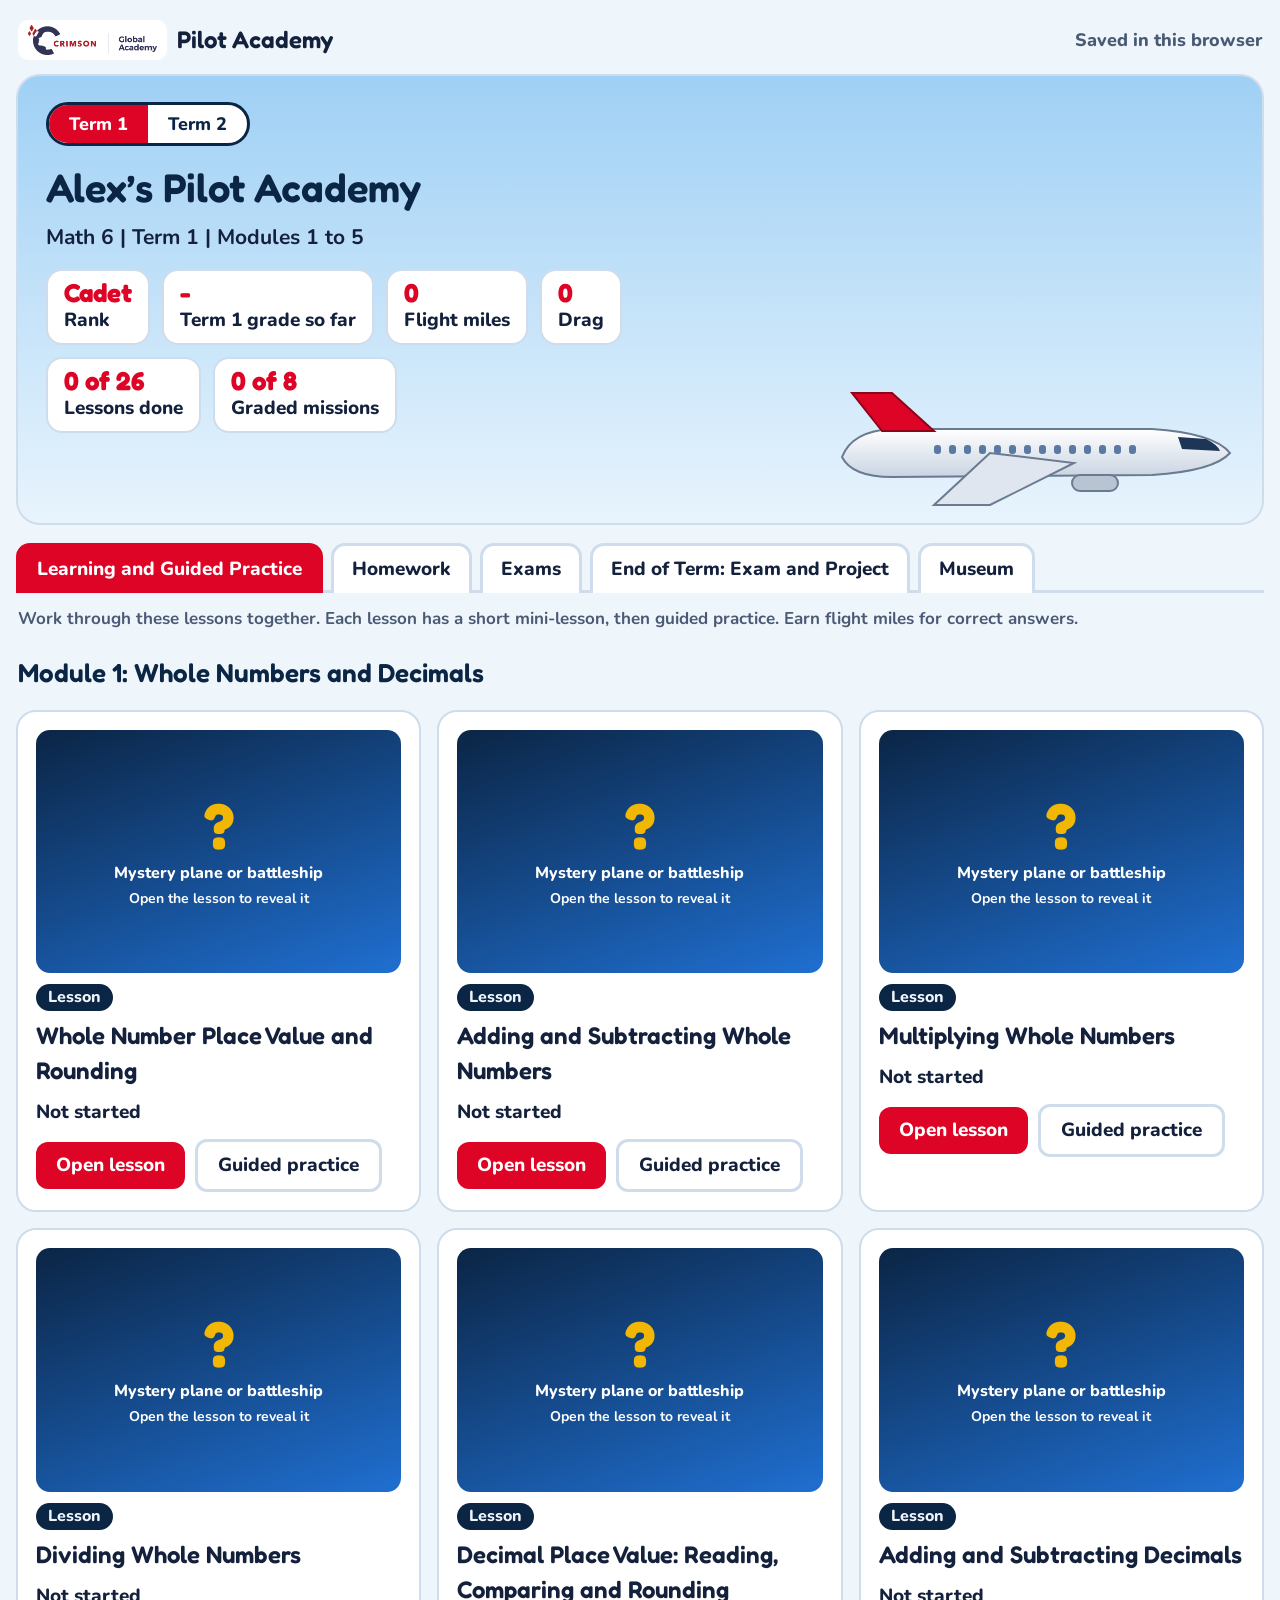
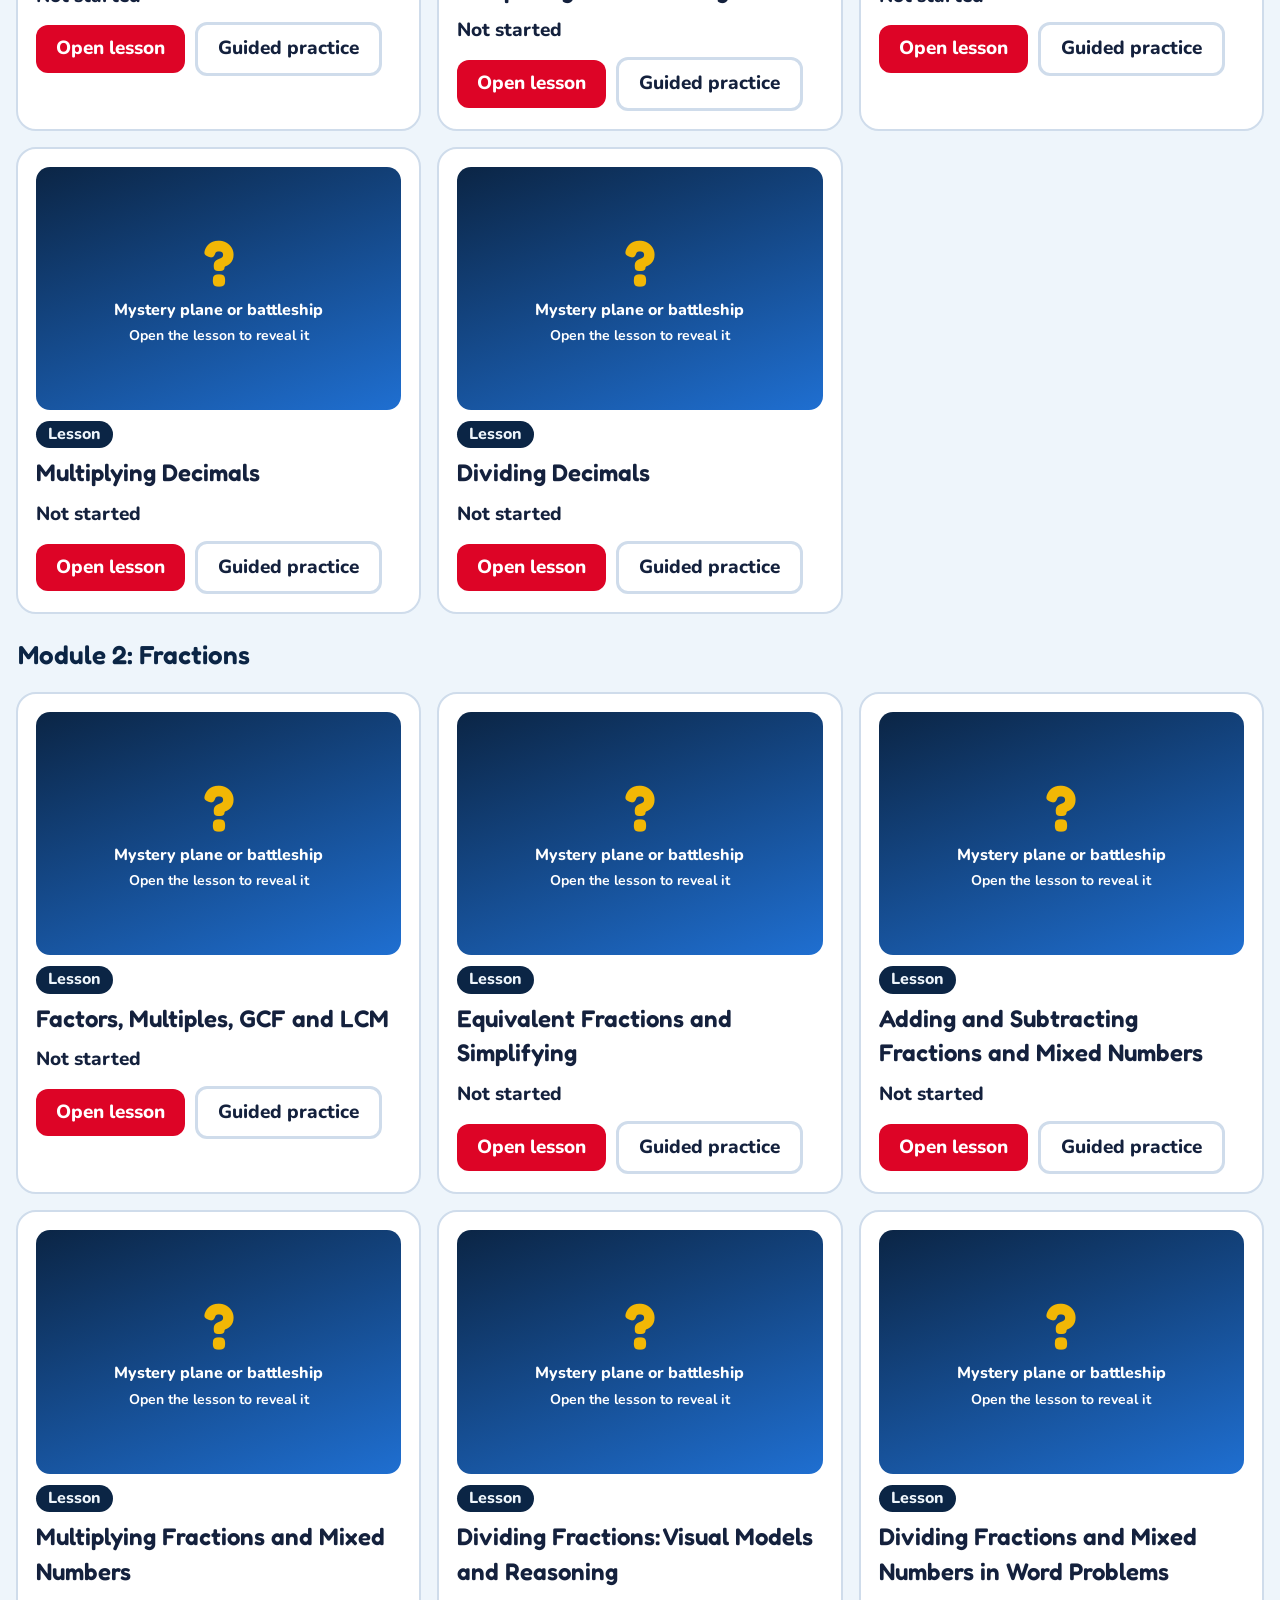
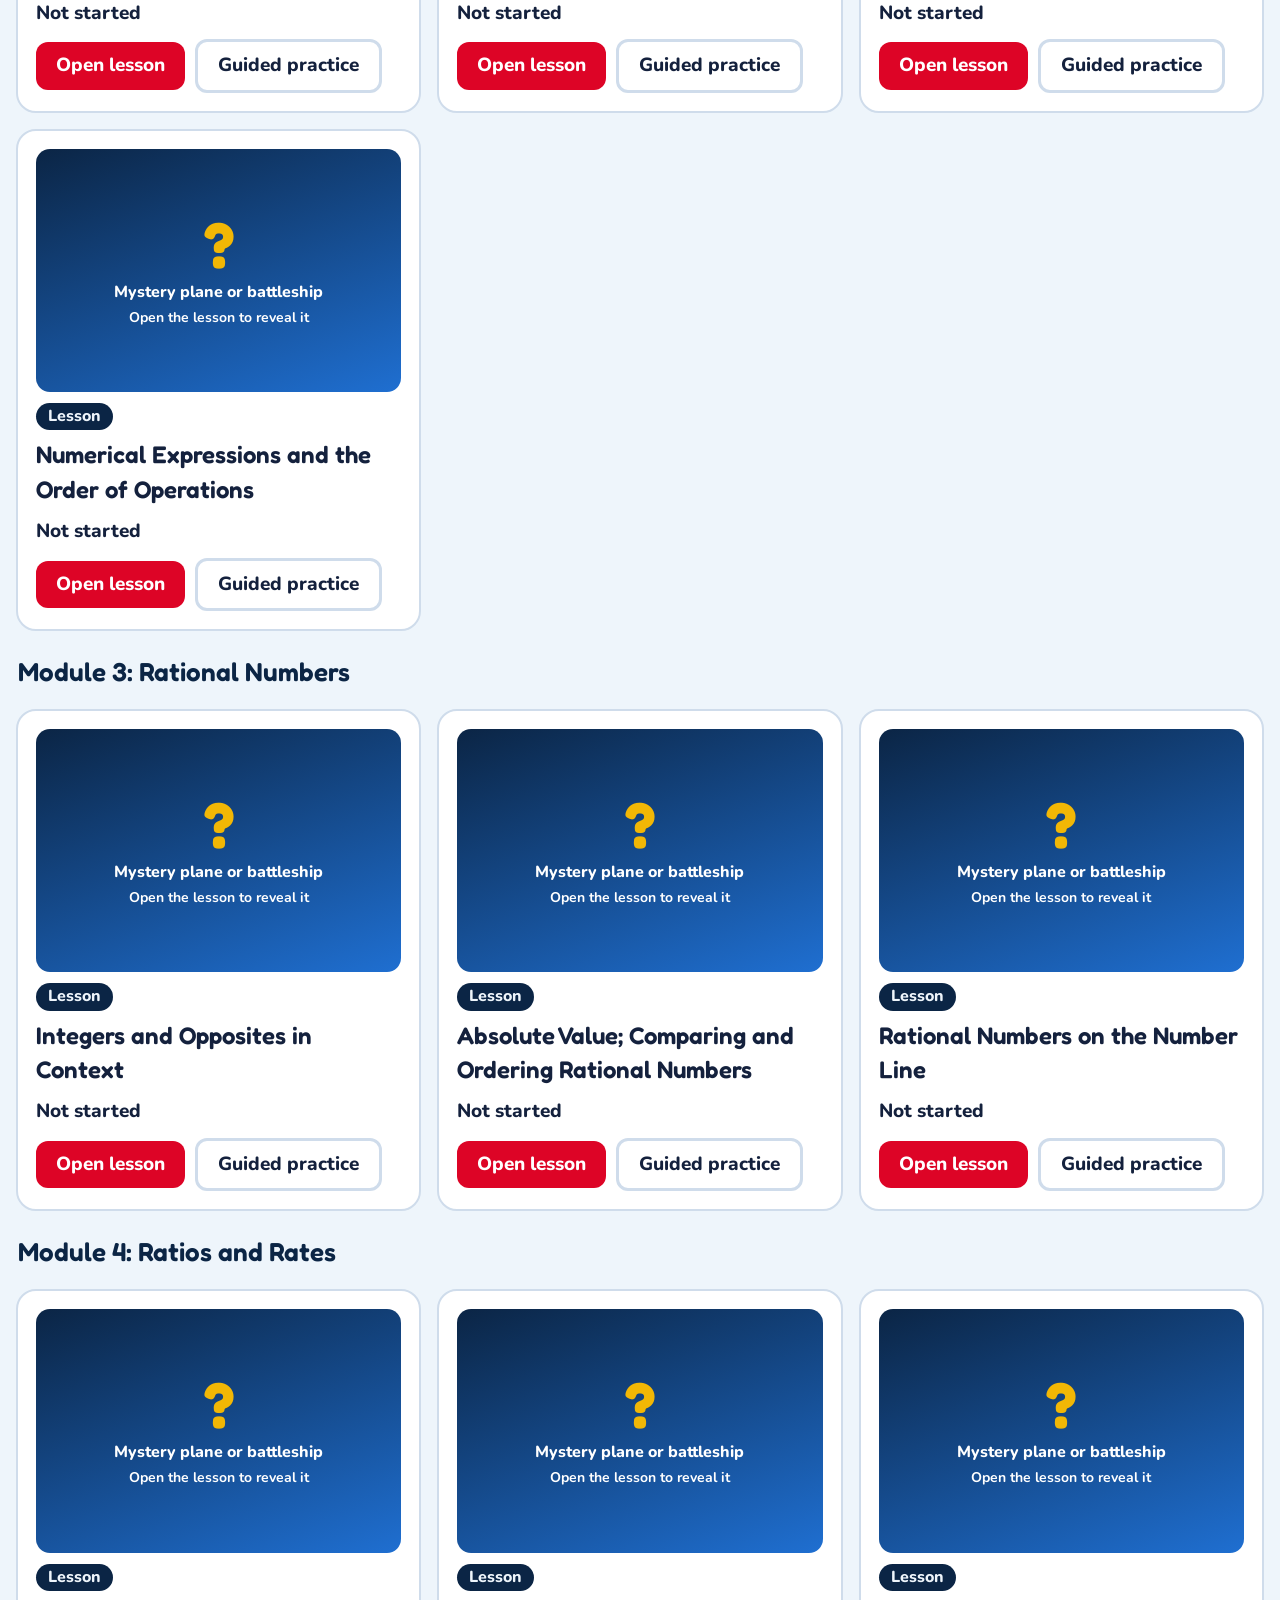
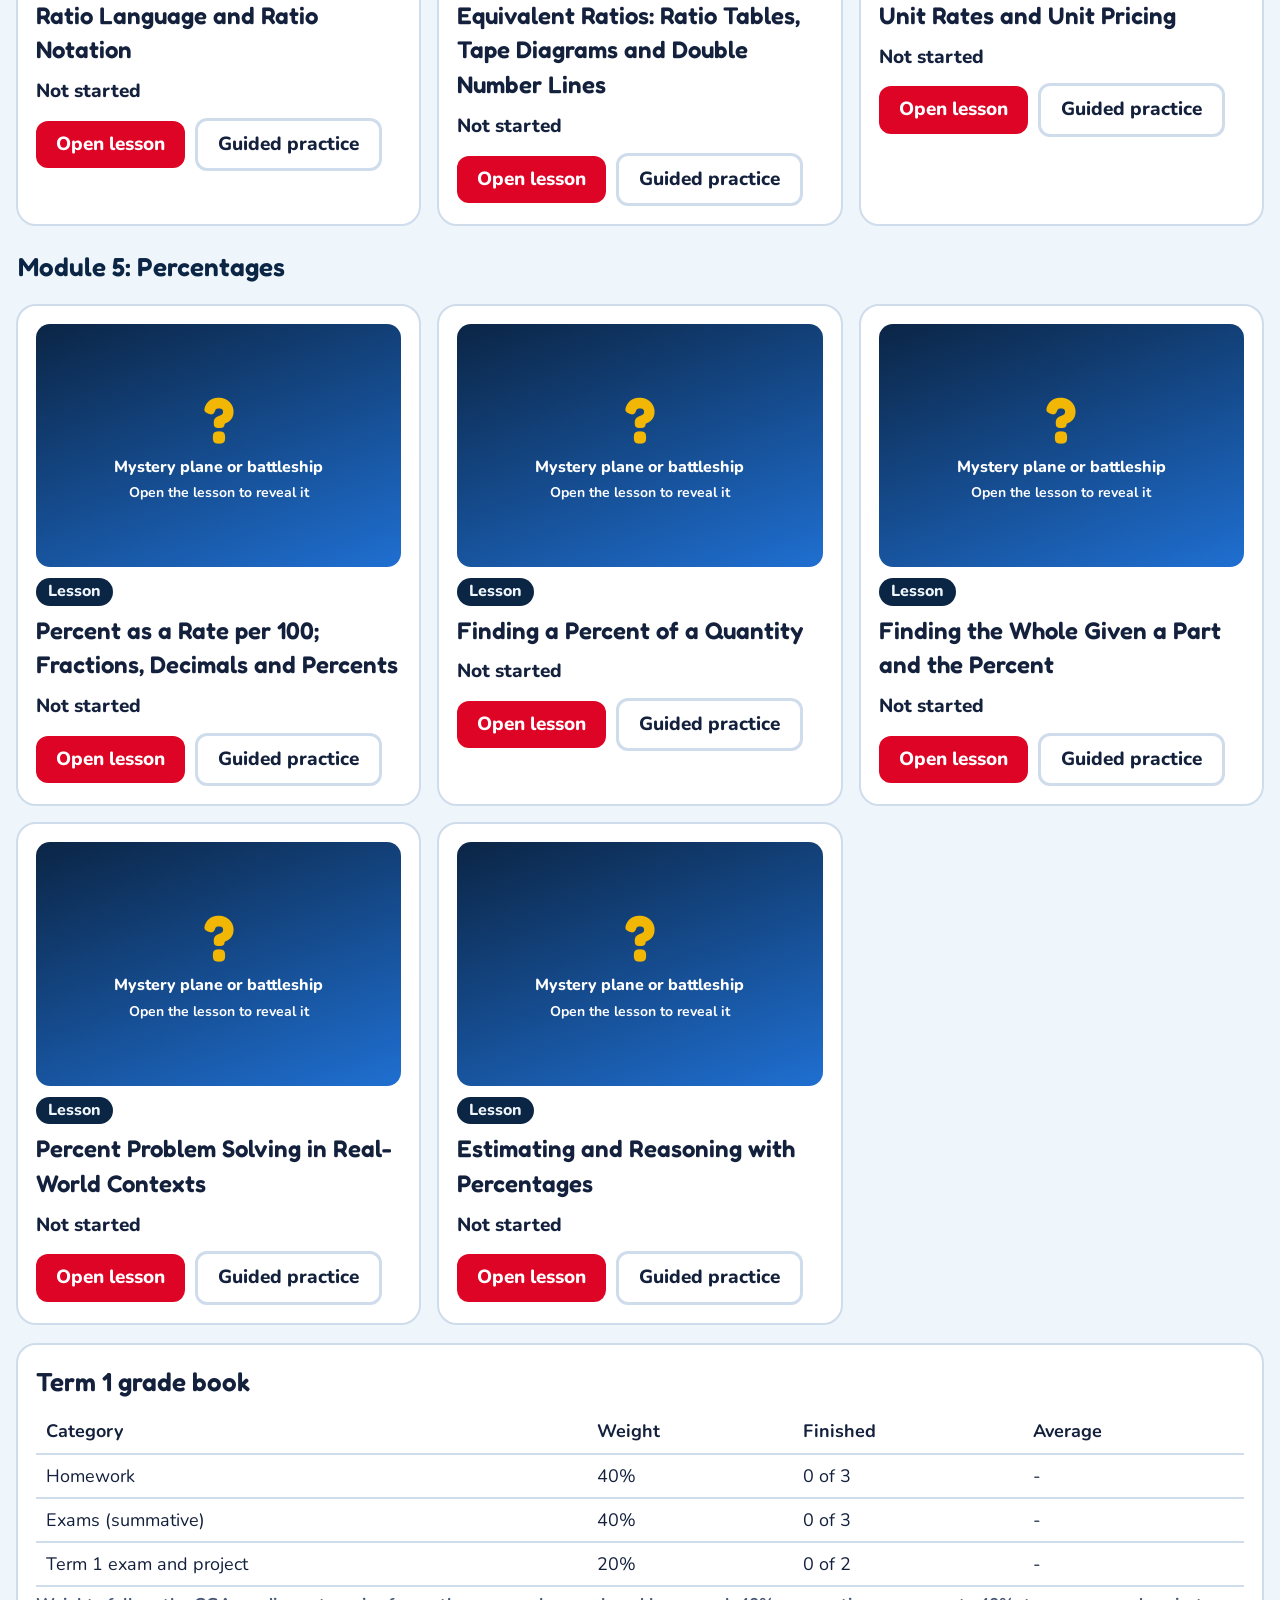
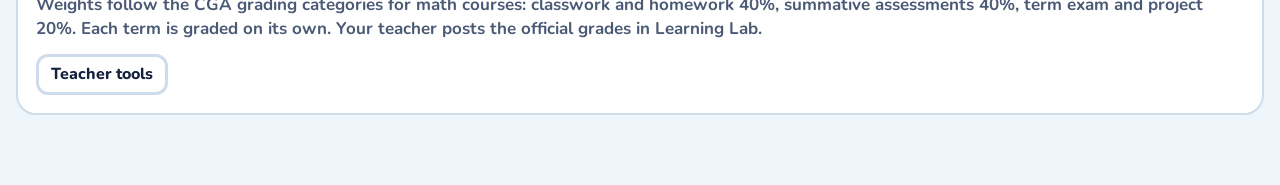
==== commit 026c8ea3: "Update Math 6 Pilot Academy page Bigger work area with a visible pen and eraser cursor, mystery card" ====
--- a/alex-math6-pilot-academy.html
+++ b/alex-math6-pilot-academy.html
@@ -83,6 +83,7 @@
 .work{position:sticky;top:10px}
 .wtools{display:flex;gap:8px;flex-wrap:wrap;align-items:center;margin-bottom:8px}
 .wtools button{padding:6px 14px;font-size:17px}
+.wtools button.ghost.on{background:var(--navy);color:var(--bg);border-color:var(--navy)}
 .dot{width:30px;height:30px;border-radius:50%;border:3px solid var(--panel);box-shadow:0 0 0 2px var(--line);padding:0}
 .dot.sel{box-shadow:0 0 0 4px var(--gold)}
 .wbox{position:relative;width:100%;border:3px solid var(--line);border-radius:16px;background:#fff;overflow:hidden;touch-action:none}
@@ -116,6 +117,8 @@
 .pic{display:block;width:100%;aspect-ratio:3/2;object-fit:cover;border-radius:14px;margin-bottom:10px;background:linear-gradient(180deg,var(--sky1),var(--sky2));cursor:zoom-in;border:0;padding:0}
 .picph{display:flex;align-items:center;justify-content:center;width:100%;aspect-ratio:3/2;border-radius:14px;margin-bottom:10px;background:linear-gradient(180deg,var(--sky1),var(--sky2));color:var(--navy);font-weight:800;font-size:16px;flex-direction:column;gap:4px}
 .picph svg{width:70%;height:auto}
+.picph.mystery{background:linear-gradient(160deg,#0b2545,#1f6fd1);color:#fff;text-align:center;padding:8px}
+.qmark{font-family:Fredoka,sans-serif;font-size:64px;line-height:1;color:#f2b705}
 .factcard{display:grid;grid-template-columns:minmax(0,1.2fr) minmax(0,1fr);gap:16px;align-items:center;background:var(--bg);border:2px solid var(--line);border-radius:16px;padding:12px;margin:12px 0}
 @media (max-width:760px){.factcard{grid-template-columns:1fr}}
 .factcard img{width:100%;border-radius:12px;display:block}
@@ -276,11 +279,11 @@
  return s+"</svg>";
 }
 function workHTML(q){
- let bg="",cls="blank",ar="7/4";
+ let bg="",cls="blank",ar="";
  if(q.work&&q.work.startsWith("nl:")){const[,a,b]=q.work.split(":");bg=nlBg(+a,+b);cls="";}
  else if(q.work&&q.work.startsWith("plane:")){const[,a,b,c,d]=q.work.split(":").map((x,i)=>i?+x:x);bg=planeBg(a,b,c,d);cls="";ar=(b-a)+"/"+(d-c);}
  const colors=["#14213d","#DD0426","#1f6fd1","#0a8a37"];
- return `<div class="card work"><div class="wtools"><b>Work area</b>${colors.map((c,i)=>`<button class="dot${i===0?" sel":""}" data-c="${c}" style="background:${c}" aria-label="Pen color ${i+1}"></button>`).join("")}<button class="ghost" id="weras">Eraser</button><button class="ghost" id="wclr">Clear</button></div><div class="wbox ${cls}" id="wbox" style="aspect-ratio:${ar}">${bg}<canvas id="wcv"></canvas></div><p class="tip">Draw, graph, or show your work here. Your drawing is not graded.</p></div>`;
+ return `<div class="card work"><div class="wtools"><b>Work area</b>${colors.map((c,i)=>`<button class="dot${i===0?" sel":""}" data-c="${c}" style="background:${c}" aria-label="Pen color ${i+1}"></button>`).join("")}<button class="ghost" id="weras">Eraser</button><button class="ghost" id="wclr">Clear</button></div><div class="wbox ${cls}" id="wbox" style="${ar?`aspect-ratio:${ar};min-height:420px`:"height:max(560px,calc(100vh - 170px))"}">${bg}<canvas id="wcv"></canvas></div><p class="tip">Draw, graph, or show your work here. Your drawing is not graded.</p></div>`;
 }
 function mountWork(q){
  const cv=$("#wcv"),box=$("#wbox");if(!cv)return;
@@ -289,13 +292,15 @@
  const ctx=cv.getContext("2d");ctx.scale(dpr,dpr);ctx.lineCap="round";ctx.lineJoin="round";
  if(DRAW[q.id]){const img=new Image();img.onload=()=>{ctx.drawImage(img,0,0,r.width,r.height);};img.src=DRAW[q.id];}
  let color="#14213d",erase=false,down=false,lx=0,ly=0;
+ const setCur=()=>{let svg,h;if(erase){svg=`<svg xmlns="http://www.w3.org/2000/svg" width="28" height="28"><circle cx="14" cy="14" r="12.5" fill="rgba(255,255,255,.6)" stroke="#14213d" stroke-width="1.5" stroke-dasharray="3 2"/></svg>`;h=14;}else{svg=`<svg xmlns="http://www.w3.org/2000/svg" width="16" height="16"><circle cx="8" cy="8" r="5" fill="${color}" stroke="#fff" stroke-width="2"/><circle cx="8" cy="8" r="6.5" fill="none" stroke="#14213d" stroke-width="1"/></svg>`;h=8;}cv.style.cursor=`url("data:image/svg+xml,${encodeURIComponent(svg)}") ${h} ${h}, crosshair`;$("#weras").classList.toggle("on",erase);};
+ setCur();
  const pos=e=>{const b=cv.getBoundingClientRect();return[e.clientX-b.left,e.clientY-b.top];};
  cv.addEventListener("pointerdown",e=>{down=true;[lx,ly]=pos(e);cv.setPointerCapture(e.pointerId);e.preventDefault();});
  cv.addEventListener("pointermove",e=>{if(!down)return;const[x,y]=pos(e);ctx.globalCompositeOperation=erase?"destination-out":"source-over";ctx.strokeStyle=color;ctx.lineWidth=erase?26:3.5;ctx.beginPath();ctx.moveTo(lx,ly);ctx.lineTo(x,y);ctx.stroke();lx=x;ly=y;});
  const up=()=>{if(down){down=false;DRAW[q.id]=cv.toDataURL();if(V.view==="run"&&S.a[V.id]){const a=S.a[V.id];a.work=a.work||{};if(!a.submitted){a.work[q.id]=true;saveSoft();}}}};
  cv.addEventListener("pointerup",up);cv.addEventListener("pointercancel",up);
- document.querySelectorAll(".wtools .dot").forEach(b=>b.onclick=()=>{color=b.dataset.c;erase=false;document.querySelectorAll(".wtools .dot").forEach(x=>x.classList.remove("sel"));b.classList.add("sel");});
- $("#weras").onclick=()=>{erase=true;document.querySelectorAll(".wtools .dot").forEach(x=>x.classList.remove("sel"));};
+ document.querySelectorAll(".wtools .dot").forEach(b=>b.onclick=()=>{color=b.dataset.c;erase=false;document.querySelectorAll(".wtools .dot").forEach(x=>x.classList.remove("sel"));b.classList.add("sel");setCur();});
+ $("#weras").onclick=()=>{erase=true;document.querySelectorAll(".wtools .dot").forEach(x=>x.classList.remove("sel"));setCur();};
  $("#wclr").onclick=()=>{ctx.globalCompositeOperation="source-over";ctx.clearRect(0,0,r.width,r.height);delete DRAW[q.id];};
 }
 
@@ -319,7 +324,7 @@
 
 
 function fleetOf(id){const k=SLOT[id];return k?FLEET[k]:null;}
-function picHTML(id){const p=fleetOf(id);if(!p)return "";if(!p.img)return `<div class="picph" aria-hidden="true">${JET.replace('class="jet"','')}<span>Picture coming soon</span></div>`;return `<button class="pic" data-fact="${id}" aria-label="${esc(p.n)} fact card" style="background:url(${p.img}) center/cover"></button>`;}
+function picHTML(id){const p=fleetOf(id);if(!p)return "";if(!unlockedVia(id)){const l=LESSONS.find(x=>x.id===id);return `<div class="picph mystery" aria-label="Mystery plane or battleship"><span class="qmark">?</span><span>Mystery plane or battleship</span><span style="font-weight:700;font-size:14px">${l?"Open the lesson to reveal it":"Finish this to reveal it"}</span></div>`;}if(!p.img)return `<div class="picph" aria-hidden="true">${JET.replace('class="jet"','')}<span>Picture coming soon</span></div>`;return `<button class="pic" data-fact="${id}" aria-label="${esc(p.n)} fact card" style="background:url(${p.img}) center/cover"></button>`;}
 function factHTML(id){const p=fleetOf(id);if(!p)return "";return `<div class="factcard">${p.img?`<img src="${p.img}" alt="${esc(p.n)}">`:`<div class="picph">${JET.replace('class="jet"','')}<span>Picture coming soon</span></div>`}<div><span class="kchip ${p.k==="Battleship"?"ship":""}">${p.k}</span><h4>${esc(p.n)}</h4><p style="margin:0">${esc(p.f)}</p></div></div>`;}
 function openFact(id){modal(`<h2>Fact card</h2>${factHTML(id)}<div class="row"><button id="mclose">Close</button></div>`);$("#mclose").onclick=closeModal;}
 function bindFacts(){document.querySelectorAll("[data-fact]").forEach(b=>b.onclick=()=>openFact(b.dataset.fact));}
@@ -328,8 +333,8 @@
  const T=curT();const ids=[...termLessons(T).map(l=>l.id),...termItems(T).map(i=>i.id)].filter(id=>SLOT[id]);
  const got=ids.filter(unlockedVia).length;
  if(!ids.length)return `<p class="tip" style="margin:14px 2px">Term ${T} planes and battleships are on their way.</p>`;
- return `<p class="tip" style="margin:14px 2px 0">Open a lesson or finish an assignment to add its plane or battleship to your museum. Tap a picture for its fact card.</p><h2 class="modh">Term ${T} museum: ${got} of ${ids.length} collected</h2><div class="grid mus">${ids.map(id=>{const p=fleetOf(id),u=unlockedVia(id);const l=LESSONS.find(x=>x.id===id),it=itemById(id);const src=l?`Lesson: ${l.title}`:`${it.title}`;
-  return `<div class="card item ${u?"":"locked"}">${u&&p.img?picHTML(id):(p.img?`<div style="position:relative"><img class="pic" src="${p.img}" alt="" style="cursor:default"></div>`:`<div class="picph">${JET.replace('class="jet"','')}<span>Picture coming soon</span></div>`)}<span class="kchip ${p.k==="Battleship"?"ship":""}">${p.k}</span><h3>${u?esc(p.n):"Locked"}</h3><p class="sub">${u?esc(p.f):`Unlock it: ${esc(src)}`}</p></div>`;}).join("")}</div>`;
+ return `<p class="tip" style="margin:14px 2px 0">Open a lesson or finish an assignment to reveal its plane or battleship. Tap a picture for its fact card.</p><h2 class="modh">Term ${T} museum: ${got} of ${ids.length} collected</h2><div class="grid mus">${ids.map(id=>{const p=fleetOf(id),u=unlockedVia(id);const l=LESSONS.find(x=>x.id===id),it=itemById(id);const src=l?`Lesson: ${l.title}`:`${it.title}`;
+  return `<div class="card item ${u?"":"locked"}">${picHTML(id)}${u?`<span class="kchip ${p.k==="Battleship"?"ship":""}">${p.k}</span>`:""}<h3>${u?esc(p.n):"Locked"}</h3><p class="sub">${u?esc(p.f):`Unlock it: ${esc(src)}`}</p></div>`;}).join("")}</div>`;
 }
 /* ===== views ===== */
 const JET=`<svg class="jet" viewBox="0 0 420 130" aria-hidden="true"><defs><linearGradient id="jb" x1="0" y1="0" x2="0" y2="1"><stop offset="0" stop-color="#ffffff"/><stop offset="1" stop-color="#c9d4e2"/></linearGradient></defs><path d="M20 70 Q30 44 70 42 L330 42 Q392 46 408 66 Q392 84 330 88 L70 90 Q30 90 20 70z" fill="url(#jb)" stroke="#6b7a90" stroke-width="2"/><path d="M60 44 L30 6 L70 6 L112 44z" fill="#DD0426" stroke="#8d0319" stroke-width="2"/><path d="M168 66 L112 118 L168 118 L252 76z" fill="#dfe6ef" stroke="#6b7a90" stroke-width="2"/><rect x="250" y="88" width="46" height="16" rx="8" fill="#b9c4d3" stroke="#6b7a90" stroke-width="2"/><path d="M356 50 L384 52 Q396 58 398 64 L360 62z" fill="#1d3557"/><g fill="#5b7aa3">${Array.from({length:14},(_,i)=>`<rect x="${112+i*15}" y="58" width="7" height="9" rx="3"/>`).join("")}</g><path d="M20 70 L408 66" stroke="#DD0426" stroke-width="4" fill="none" opacity=".0"/></svg>`;
@@ -400,7 +405,7 @@
  }
  if(!a.started&&it.type!=="hw"){
   const rules=it.type==="project"?"This project has number parts that are scored by the computer and writing parts that your teacher scores. You can use the flight manual. Each number part is worth 4 points, and showing your work in the work area earns partial credit. Submit when you are finished to get your mission keyword.":"This is a one-attempt assessment. You can move between questions and flag ones to check later. There are no hints and no flight manual. Each question is worth 4 points. A wrong answer still earns 2 points if you show your work in the work area, or 1 point if you tried. Blank answers earn 0. When you submit, your answers are locked and you get a mission keyword.";
-  const go=await new Promise(res=>{modal(`<h2>${esc(it.title)}</h2><p>${esc(it.sub)}</p>${factHTML(it.id)}<div class="warn">About ${it.min} minutes. ${esc(rules)} Use paper and a pencil for your work.</div><div class="row"><button id="beg">Begin</button><button class="ghost" id="nob">Not yet</button></div>`);$("#beg").onclick=()=>{closeModal();res(true);};$("#nob").onclick=()=>{closeModal();res(false);};});
+  const go=await new Promise(res=>{modal(`<h2>${esc(it.title)}</h2><p>${esc(it.sub)}</p><div style="max-width:320px">${picHTML(it.id)}</div><div class="warn">About ${it.min} minutes. ${esc(rules)} Use paper and a pencil for your work.</div><div class="row"><button id="beg">Begin</button><button class="ghost" id="nob">Not yet</button></div>`);$("#beg").onclick=()=>{closeModal();res(true);};$("#nob").onclick=()=>{closeModal();res(false);};});
   if(!go)return;
  }
  a.started=a.started||Date.now();save();run(id);
@@ -498,7 +503,7 @@
   const ok=a.ok[q.id],pp=qPts(it,q,a);
   return `<div class="rq"><b>Question ${i+1}</b> <span class="${ok?"ok":"no"}">${ok?"Correct":"Not correct"}</span> <span class="tip">${pp} of ${PPQ} points</span><div class="qtext" style="font-size:21px">${esc(q.q)}</div>${q.fig?`<div class="fig">${q.fig}</div>`:""}<div>Your answer: <b>${esc(a.ans[q.id]===undefined||a.ans[q.id]===""?"(no answer)":a.ans[q.id])}</b></div>${ok?"":`<div>Correct answer: <b>${esc(answerText(q))}</b></div><div class="tip">Review: ${esc(MANUAL[q.mod].title)}</div>`}</div>`;
  }).join("");
- app.innerHTML=topbar()+`<div class="card" style="margin-top:12px"><button class="ghost" id="hang">Back to hangar</button><h2 style="font-size:32px;margin-top:12px">${esc(it.title)}: Results</h2><div class="row" style="align-items:flex-end"><div class="big">${r.pct.toFixed(0)}%</div><div><div>${r.earned} of ${r.total} points${it.type==="hw"?` | First try: ${r.firstPct.toFixed(0)}%`:""}</div><div class="tip">Time: about ${Math.max(1,Math.round(a.secs/60))} minutes (suggested ${it.min})</div></div></div>${keywordFor(it)?`<div class="warn" style="font-size:22px">Mission keyword: <b>${esc(keywordFor(it))}</b><br><span style="font-size:18px">Type this keyword into the Learning Lab assignment so your teacher can record your score.</span></div>`:""}${it.type==="project"?`<div class="warn">This percent is only the number parts. Your teacher scores the writing parts separately.</div>`:""}<div class="row"><button id="copy">Copy my report</button></div></div><div class="card review" style="margin-top:16px">${items}</div>`;
+ app.innerHTML=topbar()+`<div class="card" style="margin-top:12px"><button class="ghost" id="hang">Back to hangar</button><h2 style="font-size:32px;margin-top:12px">${esc(it.title)}: Results</h2><div class="row" style="align-items:flex-end"><div class="big">${r.pct.toFixed(0)}%</div><div><div>${r.earned} of ${r.total} points${it.type==="hw"?` | First try: ${r.firstPct.toFixed(0)}%`:""}</div><div class="tip">Time: about ${Math.max(1,Math.round(a.secs/60))} minutes (suggested ${it.min})</div></div></div>${r.done&&fleetOf(it.id)?`<p class="idea" style="margin:14px 0 0">Unlocked for your museum:</p>${factHTML(it.id)}`:""}${keywordFor(it)?`<div class="warn" style="font-size:22px">Mission keyword: <b>${esc(keywordFor(it))}</b><br><span style="font-size:18px">Type this keyword into the Learning Lab assignment so your teacher can record your score.</span></div>`:""}${it.type==="project"?`<div class="warn">This percent is only the number parts. Your teacher scores the writing parts separately.</div>`:""}<div class="row"><button id="copy">Copy my report</button></div></div><div class="card review" style="margin-top:16px">${items}</div>`;
  bindTop();
  $("#hang").onclick=home;
  $("#copy").onclick=()=>copyReport(id);
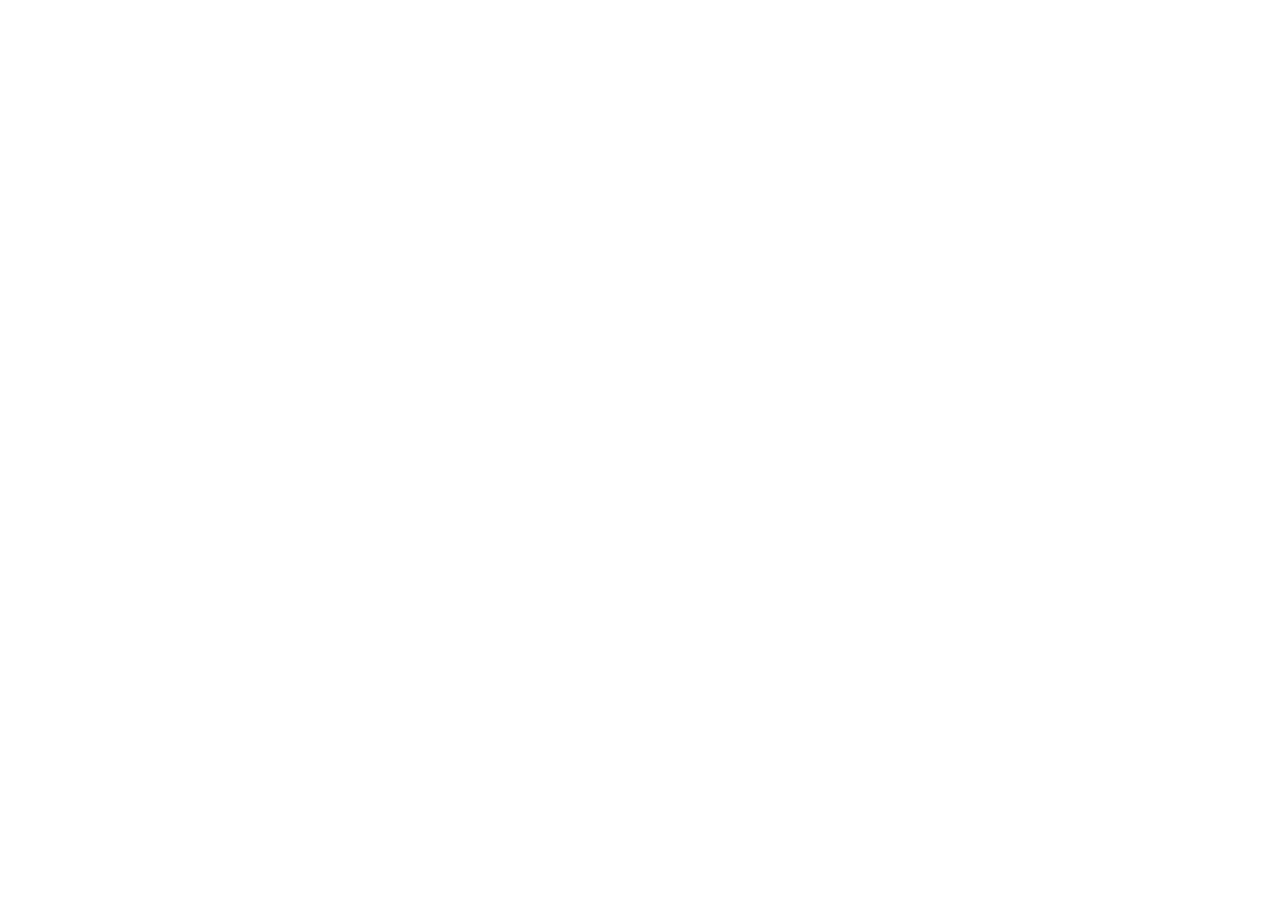
==== commit b8f6cbd0: "Forward old Pilot Academy link to the sign-in app Carries progress saved in the browser by the old p" ====
--- a/alex-math6-pilot-academy.html
+++ b/alex-math6-pilot-academy.html
@@ -5,614 +5,34 @@
 <meta name="robots" content="noindex, nofollow">
 <meta name="viewport" content="width=device-width, initial-scale=1">
 <title>Alex’s Pilot Academy: Math 6</title>
-<link rel="preconnect" href="https://fonts.googleapis.com">
-<link href="https://fonts.googleapis.com/css2?family=Fredoka:wght@500;600&family=Nunito:wght@600;700;800&display=swap" rel="stylesheet">
 <style>
-:root{--bg:#eef5fb;--panel:#ffffff;--ink:#14213d;--soft:#4a5a75;--accent:#DD0426;--accent-ink:#ffffff;--navy:#0b2545;--line:#cfdceb;--good:#22E05A;--good-ink:#04210f;--bad:#FF2D3F;--gold:#f2b705;--sky1:#9fd0f5;--sky2:#e8f4fd;color-scheme:light}
-@media (prefers-color-scheme:dark){:root{--bg:#0c1627;--panel:#15233b;--ink:#eef4fb;--soft:#b5c4da;--accent:#ff5a73;--accent-ink:#1a0007;--navy:#d7e6fb;--line:#2b3f5e;--sky1:#1c3a63;--sky2:#14284a;color-scheme:dark}}
-*{box-sizing:border-box}
-html,body{margin:0;background:var(--bg);color:var(--ink);font-family:Nunito,system-ui,sans-serif;font-size:19px;line-height:1.45}
-#app{max-width:1280px;margin:0 auto;padding:14px 16px 70px}
-h1,h2,h3{font-family:Fredoka,sans-serif;font-weight:600;margin:0}
-button{font:inherit;font-weight:800;font-size:19px;border:0;border-radius:12px;padding:10px 20px;background:var(--accent);color:var(--accent-ink);cursor:pointer}
-button:focus-visible,input:focus-visible,textarea:focus-visible,summary:focus-visible{outline:4px solid var(--gold);outline-offset:2px}
-button.ghost{background:transparent;color:var(--ink);border:3px solid var(--line)}
-button.navy{background:var(--navy);color:var(--bg)}
-button:disabled{opacity:.5;cursor:not-allowed}
-.topbar{display:flex;align-items:center;justify-content:space-between;gap:12px;flex-wrap:wrap;padding:6px 2px}
-.brand{display:flex;align-items:center;gap:10px;font-family:Fredoka,sans-serif;font-weight:600;font-size:24px}
-.brand img{height:40px;background:#fff;padding:5px 10px;border-radius:10px}
-.userchip{display:flex;align-items:center;gap:10px;flex-wrap:wrap;font-weight:800;font-size:18px;color:var(--soft)}
-.hero{position:relative;overflow:hidden;border-radius:24px;padding:26px 28px 90px;background:linear-gradient(180deg,var(--sky1),var(--sky2));margin-top:8px;border:2px solid var(--line)}
-.hero h1{font-size:40px;color:var(--navy)}
-.termsw{display:inline-flex;gap:0;margin-bottom:12px;border:3px solid var(--navy);border-radius:999px;overflow:hidden;background:var(--panel)}
-.tsw{border-radius:0;background:transparent;color:var(--navy);padding:6px 20px;font-size:18px}
-.tsw.on{background:var(--accent);color:var(--accent-ink)}
-@media (min-width:760px){.hero .stats{max-width:60%}}
-.hero p{margin:6px 0 0;font-size:21px;color:var(--ink);font-weight:700}
-.hero svg.jet{position:absolute;right:20px;bottom:6px;width:min(46%,420px);height:auto}
-.stats{display:flex;gap:12px;flex-wrap:wrap;margin-top:16px}
-.stat{background:var(--panel);border:2px solid var(--line);border-radius:16px;padding:8px 16px;font-weight:800}
-.stat b{font-size:26px;font-family:Fredoka,sans-serif;color:var(--accent);display:block;line-height:1.1}
-.grid{display:grid;grid-template-columns:repeat(auto-fill,minmax(330px,1fr));gap:16px;margin-top:18px}
-.card{background:var(--panel);border:2px solid var(--line);border-radius:20px;padding:18px}
-.item h3{font-size:24px;margin:8px 0 2px}
-.item .sub{color:var(--soft);font-weight:700;margin:0}
-.chip{display:inline-block;border-radius:999px;padding:2px 12px;font-weight:800;font-size:16px;background:var(--navy);color:var(--bg)}
-.chip.hw{background:#1f6fd1;color:#fff}.chip.exam{background:var(--accent);color:var(--accent-ink)}.chip.term{background:#6b2fb3;color:#fff}.chip.project{background:#0f8a5f;color:#fff}
-.status{font-weight:800;margin-top:10px;font-size:19px}
-.status.done{color:#0a8a37}.status.prog{color:#b36a00}
-.row{display:flex;gap:10px;flex-wrap:wrap;margin-top:12px;align-items:center}
-.meta{color:var(--soft);font-size:17px;font-weight:700;margin-top:6px}
-table.gb{width:100%;border-collapse:collapse;margin-top:10px;font-size:18px}
-table.gb th,table.gb td{text-align:left;padding:8px 10px;border-bottom:2px solid var(--line)}
-.runner{display:grid;grid-template-columns:minmax(0,1.1fr) minmax(0,1fr);gap:16px;align-items:start;margin-top:12px}
-@media (max-width:980px){.runner{grid-template-columns:1fr}}
-.rtop{display:flex;align-items:center;justify-content:space-between;gap:10px;flex-wrap:wrap}
-.timer{font-family:Fredoka,sans-serif;font-size:24px;font-weight:600}
-.timer.over{color:var(--accent)}
-.pills{display:flex;flex-wrap:wrap;gap:6px;margin:10px 0}
-.pill{min-width:42px;height:42px;padding:0 8px;border-radius:10px;font-size:17px;background:var(--panel);color:var(--ink);border:3px solid var(--line)}
-.pill.ans{background:var(--navy);color:var(--bg);border-color:var(--navy)}
-.pill.flag{border-color:var(--gold);box-shadow:inset 0 0 0 3px var(--gold)}
-.pill.ok{background:var(--good);color:var(--good-ink);border-color:#00A63C}
-.pill.bad{background:var(--bad);color:#fff;border-color:#C4001A}
-.pill.cur{outline:4px solid var(--gold);outline-offset:2px}
-.qnum{font-weight:800;color:var(--soft)}
-.qtext{font-size:25px;font-weight:800;margin:10px 0;line-height:1.35}
-.fig{margin:10px 0;max-width:560px;color:var(--ink)}.fig svg{width:100%;height:auto;display:block}
-.scenario{background:var(--bg);border:2px dashed var(--gold);border-radius:14px;padding:12px 16px;margin:10px 0;font-weight:700}
-input[type=text],textarea{width:100%;font:inherit;font-size:26px;font-weight:800;padding:10px 14px;border-radius:12px;border:3px solid var(--line);background:var(--bg);color:var(--ink)}
-textarea{font-size:21px;font-weight:700;min-height:150px;resize:vertical}
-input.good{background:var(--good);color:var(--good-ink);border-color:#00A63C}
-input.bad{background:var(--bad);color:#fff;border-color:#C4001A}
-.tip{color:var(--soft);font-size:17px;margin:6px 0 0;font-weight:700}
-.choices{display:grid;gap:10px;margin-top:8px}
-.choice{display:flex;align-items:center;gap:12px;text-align:left;background:var(--bg);color:var(--ink);border:3px solid var(--line);font-size:22px}
-.choice .k{display:inline-flex;align-items:center;justify-content:center;width:36px;height:36px;border-radius:9px;background:var(--panel);border:2px solid var(--line);font-weight:800}
-.choice.sel{border-color:var(--navy);background:var(--panel);box-shadow:inset 0 0 0 3px var(--navy)}
-.choice.good{background:var(--good);color:var(--good-ink);border-color:#00A63C}
-.choice.bad{background:var(--bad);color:#fff;border-color:#C4001A}
-.msg{display:none;margin-top:12px;padding:12px 16px;border-radius:12px;font-weight:800;font-size:21px}
-.msg.show{display:block}.msg.good{background:var(--good);color:var(--good-ink)}.msg.bad{background:var(--bad);color:#fff}
-.msg small{display:block;font-size:19px;font-weight:700;margin-top:4px}
-details.ref{margin-top:14px;border:2px solid var(--line);border-radius:14px;padding:2px 14px;background:var(--bg)}
-details.ref summary{cursor:pointer;font-family:Fredoka,sans-serif;font-weight:600;font-size:21px;color:var(--accent);padding:8px 0}
-details.ref h4{font-family:Fredoka,sans-serif;font-size:20px;margin:10px 0 2px;color:var(--navy)}
-details.ref ul,details.ref ol,.manual ul,.manual ol{margin:0 0 10px;padding-left:24px}details.ref li,.manual li{margin:5px 0}
-.work{position:sticky;top:10px}
-.wtools{display:flex;gap:8px;flex-wrap:wrap;align-items:center;margin-bottom:8px}
-.wtools button{padding:6px 14px;font-size:17px}
-.wtools button.ghost.on{background:var(--navy);color:var(--bg);border-color:var(--navy)}
-.dot{width:30px;height:30px;border-radius:50%;border:3px solid var(--panel);box-shadow:0 0 0 2px var(--line);padding:0}
-.dot.sel{box-shadow:0 0 0 4px var(--gold)}
-.wbox{position:relative;width:100%;border:3px solid var(--line);border-radius:16px;background:#fff;overflow:hidden;touch-action:none}
-.wbox.blank{background-image:radial-gradient(#b8c7da 1.3px,transparent 1.3px);background-size:26px 26px}
-.wbox svg{position:absolute;inset:0;width:100%;height:100%}
-.wbox canvas{position:absolute;inset:0;width:100%;height:100%;cursor:crosshair}
-.foot{display:flex;gap:10px;flex-wrap:wrap;margin-top:16px;align-items:center;justify-content:space-between}
-.review .rq{border-bottom:2px solid var(--line);padding:12px 0}
-.review .ok{color:#0a8a37;font-weight:800}.review .no{color:#c4001a;font-weight:800}
-.big{font-family:Fredoka,sans-serif;font-size:56px;color:var(--accent);line-height:1}
-#modal{position:fixed;inset:0;background:rgba(5,15,35,.62);display:flex;align-items:center;justify-content:center;z-index:50;padding:16px}
-#modal[hidden]{display:none}
-.dlg{background:var(--panel);border-radius:20px;padding:22px;max-width:620px;width:100%;max-height:90vh;overflow:auto;border:3px solid var(--line)}
-.dlg h2{font-size:28px;margin-bottom:8px}
-.warn{background:var(--bg);border:2px solid var(--gold);border-radius:12px;padding:10px 14px;margin:10px 0;font-weight:700}
-.signin{max-width:560px;margin:60px auto;text-align:center}
-.tabs{display:flex;flex-wrap:wrap;gap:8px;margin-top:18px;border-bottom:3px solid var(--line);padding-bottom:0}
-.tab{background:var(--panel);color:var(--ink);border:3px solid var(--line);border-bottom:0;border-radius:14px 14px 0 0;padding:10px 18px;font-size:19px;margin-bottom:-3px}
-.tab.on{background:var(--accent);color:var(--accent-ink);border-color:var(--accent)}
-.modh{font-size:26px;margin:22px 2px 0;color:var(--navy)}
-.stars{display:flex;gap:2px;margin-top:6px}
-.idea{font-size:22px;font-weight:700}
-.manual h3{font-size:22px;margin:12px 0 4px;color:var(--navy)}
-.pchip{display:inline-block;background:var(--panel);border:2px solid var(--line);border-radius:999px;padding:4px 14px;margin-left:6px;font-weight:800;font-size:18px}
-.qdots{display:flex;flex-wrap:wrap;gap:8px;margin:12px 2px}
-.qdot{width:22px;height:22px;border-radius:50%;background:var(--line);border:3px solid transparent}
-.qdot.ok{background:#22E05A}.qdot.miss{background:#FF2D3F}
-.qdot.redo{border:3px dashed var(--soft)}.qdot.redo.ok,.qdot.redo.miss{border-color:transparent}
-.qdot.now{box-shadow:0 0 0 4px var(--gold)}
-.redotag{display:inline-block;margin-left:6px;padding:1px 10px;border-radius:999px;background:var(--gold);color:#3b2a00;font-size:16px;font-weight:800}
-.pic{display:block;width:100%;aspect-ratio:3/2;object-fit:cover;border-radius:14px;margin-bottom:10px;background:linear-gradient(180deg,var(--sky1),var(--sky2));cursor:zoom-in;border:0;padding:0}
-.picph{display:flex;align-items:center;justify-content:center;width:100%;aspect-ratio:3/2;border-radius:14px;margin-bottom:10px;background:linear-gradient(180deg,var(--sky1),var(--sky2));color:var(--navy);font-weight:800;font-size:16px;flex-direction:column;gap:4px}
-.picph svg{width:70%;height:auto}
-.picph.mystery{background:linear-gradient(160deg,#0b2545,#1f6fd1);color:#fff;text-align:center;padding:8px}
-.qmark{font-family:Fredoka,sans-serif;font-size:64px;line-height:1;color:#f2b705}
-.factcard{display:grid;grid-template-columns:minmax(0,1.2fr) minmax(0,1fr);gap:16px;align-items:center;background:var(--bg);border:2px solid var(--line);border-radius:16px;padding:12px;margin:12px 0}
-@media (max-width:760px){.factcard{grid-template-columns:1fr}}
-.factcard img{width:100%;border-radius:12px;display:block}
-.factcard h4{font-family:Fredoka,sans-serif;font-size:24px;margin:4px 0;color:var(--navy)}
-.kchip{display:inline-block;border-radius:999px;padding:2px 12px;font-weight:800;font-size:15px;background:var(--navy);color:var(--bg)}
-.kchip.ship{background:#1f6fd1;color:#fff}
-.mus .locked img{filter:grayscale(1) blur(7px) brightness(.6)}.mus .locked .picph{filter:grayscale(1)}
-.mus .locked{opacity:.85}
-.prize{margin-top:12px;background:var(--panel);border:2px solid var(--gold);border-radius:14px;padding:12px;font-size:19px;line-height:1.4}
+:root{--bg:#eef5fb;--ink:#14213d;--soft:#4a5a75;--accent:#DD0426;color-scheme:light}
+@media (prefers-color-scheme:dark){:root{--bg:#0c1627;--ink:#eef4fb;--soft:#b5c4da;--accent:#ff5a73;color-scheme:dark}}
+body{margin:0;background:var(--bg);color:var(--ink);font-family:system-ui,sans-serif;font-size:19px;line-height:1.45}
+main{max-width:560px;margin:60px auto;padding:0 16px;text-align:center}
+a{color:var(--accent);font-weight:700}
+p{color:var(--soft)}
 </style>
 </head>
 <body>
-<div id="app"></div>
-<div id="modal" hidden></div>
+<main>
+<h1>Taking you to Pilot Academy...</h1>
+<p>Sign in with your school Google account if Google asks.</p>
+<p><a id="go" href="https://script.google.com/a/macros/cga.school/s/AKfycbzROeWNEUF1itw7WKoDnJCxLHgxmWeXtpHHNekOFsmCJodi0R2g9zjNbFZ6HDextM-Bkw/exec">Open Pilot Academy</a></p>
+</main>
 <script>
-/* ===== CONFIG (teacher can edit) ===== */
-const CFG={"student":"Alex","weights":{"hw":40,"exam":40,"end":20},"teacherCode":"SEFNTUVSMjY="};
-const ITEMS=[{"id":"hw2","type":"hw","cat":"hw","title":"Homework 1: Fuel Fractions","sub":"Module 2: Fractions, GCF and LCM, Order of Operations","min":50,"when":"Use during Module 2","mods":["m2"],"term":1},{"id":"ex2","type":"exam","cat":"exam","title":"Exam 1: Pilot Test 1","sub":"Module 2: Fractions, GCF and LCM, Order of Operations","min":60,"when":"End of Module 2","mods":["m2"],"code":"V0lORFNPQ0s3MDU3","term":1},{"id":"hw3","type":"hw","cat":"hw","title":"Homework 2: Altitude and Airspeed","sub":"Modules 3 and 4: Rational Numbers, Ratios and Rates","min":50,"when":"Use during Modules 3 and 4","mods":["m3","m4"],"term":1},{"id":"exB","type":"exam","cat":"exam","title":"Exam 2: Pilot Test 2","sub":"Modules 3 and 4: Rational Numbers, Ratios and Rates","min":60,"when":"End of Module 4","mods":["m3","m4"],"code":"UElUT1Q1ODMy","term":1},{"id":"hw4","type":"hw","cat":"hw","title":"Homework 3: Percent Power","sub":"Module 5: Percentages","min":50,"when":"Use during Module 5","mods":["m5"],"term":1},{"id":"ex4","type":"exam","cat":"exam","title":"Exam 3: Pilot Test 3","sub":"Module 5: Percentages","min":60,"when":"End of Module 5","mods":["m5"],"code":"U1FVQVdLMTQyNQ==","term":1},{"id":"proj","type":"project","cat":"end","title":"Term 1 Project: Skyline Air Launch","sub":"Modules 1 to 5","min":90,"when":"Start late in Term 1, finish before the final exam","mods":["m1","m2","m3","m4","m5"],"intro":"You are the operations manager for Skyline Air, a brand new airline. Use your math to plan fuel, cargo, schedules, routes, seats, and ticket prices for the first week of flights. Show your work on paper. Parts 1 to 15 are checked by the computer. Parts 16 and 17 are scored by your teacher.","term":1},{"id":"term","type":"term","cat":"end","title":"Term 1 Final Exam: Captain’s Check Ride","sub":"Modules 1 to 5","min":90,"when":"End of Term 1","mods":["m1","m2","m3","m4","m5"],"code":"QkFOSzE1ODg=","term":1},{"id":"t2hw1","type":"hw","cat":"hw","title":"Homework 4: Flight Plan Formulas","sub":"Modules 6 and 7: Expressions, Equations and Inequalities","min":50,"when":"Use during Modules 6 and 7","mods":["m6","m7"],"term":2},{"id":"t2ex1","type":"exam","cat":"exam","title":"Exam 4: Pilot Test 4","sub":"Modules 6 and 7: Expressions, Equations and Inequalities","min":60,"when":"End of Module 7","mods":["m6","m7"],"term":2,"code":"VkVDVE9SOTQyMQ=="},{"id":"t2hw2","type":"hw","cat":"hw","title":"Homework 5: Radar and Runways","sub":"Modules 8 and 9: The Coordinate Plane and Geometry","min":50,"when":"Use during Modules 8 and 9","mods":["m8","m9"],"term":2},{"id":"t2ex2","type":"exam","cat":"exam","title":"Exam 5: Pilot Test 5","sub":"Modules 8 and 9: The Coordinate Plane and Geometry","min":60,"when":"End of Module 9","mods":["m8","m9"],"term":2,"code":"Q0hPQ0tTMTcyNw=="},{"id":"t2hw3","type":"hw","cat":"hw","title":"Homework 6: Flight Data Logbook","sub":"Module 10: Statistics","min":50,"when":"Use during Module 10","mods":["m10"],"term":2},{"id":"t2ex3","type":"exam","cat":"exam","title":"Exam 6: Pilot Test 6","sub":"Module 10: Statistics","min":60,"when":"End of Module 10","mods":["m10"],"term":2,"code":"WU9LRTcxODE="},{"id":"t2proj","type":"project","cat":"end","title":"Term 2 Project: Skyline Air Expansion","sub":"Modules 6 to 10","min":90,"when":"Start late in Term 2, finish before the final exam","mods":["m6","m7","m8","m9","m10"],"term":2,"intro":"Skyline Air is growing, and you are the planning manager for its new hub airport. Use your math to set fares, map the airport, design a hangar, and study test flight data. Show your work on paper. Parts 1 to 15 are checked by the computer. Parts 16 and 17 are scored by your teacher."},{"id":"t2term","type":"term","cat":"end","title":"Term 2 Final Exam: Long-Haul Check Ride","sub":"Modules 6 to 10","min":90,"when":"End of Term 2","mods":["m6","m7","m8","m9","m10"],"term":2,"code":"RkxBUkU5MTcy"}];
-const QS={"hw2":[{"t":"num","q":"Write a fraction equivalent to 3/4 that has a denominator of 20. Type it as a fraction.","a":"eyJhIjogIjE1LzIwIiwgImV4YWN0IjogdHJ1ZX0=","mod":"m2","hint":"Multiply the top and the bottom by the same number. What times 4 makes 20?","fig":null,"work":null,"pts":4,"id":"hw2-1"},{"t":"num","q":"Simplify 18/24.","a":"eyJhIjogIjMvNCIsICJleGFjdCI6IGZhbHNlfQ==","mod":"m2","hint":"Divide the top and bottom by their greatest common factor.","fig":null,"work":null,"pts":4,"id":"hw2-2"},{"t":"num","q":"What is the greatest common factor (GCF) of 36 and 54?","a":"eyJhIjogIjE4IiwgImV4YWN0IjogZmFsc2V9","mod":"m2","hint":"List the factors of each number. Which is the biggest factor on both lists?","fig":null,"work":null,"pts":4,"id":"hw2-3"},{"t":"mc","q":"Which fraction is equivalent to 5/8?","a":"eyJhIjogIjE1LzI0In0=","choices":["15/24","10/24","15/32","5/24"],"mod":"m2","hint":"Multiply the top and bottom of 5/8 by the same number.","fig":null,"work":null,"pts":4,"id":"hw2-4"},{"t":"num","q":"Add: 2/5 + 1/3","a":"eyJhIjogIjExLzE1IiwgImV4YWN0IjogZmFsc2V9","mod":"m2","hint":"Use a common denominator of 15.","fig":null,"work":null,"pts":4,"id":"hw2-5"},{"t":"num","q":"Subtract: 7/8 − 1/4","a":"eyJhIjogIjUvOCIsICJleGFjdCI6IGZhbHNlfQ==","mod":"m2","hint":"Change 1/4 to eighths first.","fig":null,"work":null,"pts":4,"id":"hw2-6"},{"t":"num","q":"A pilot flew 3 1/2 hours on Monday and 2 3/4 hours on Tuesday. How many hours did she fly in all?","a":"eyJhIjogIjYgMS80IiwgImV4YWN0IjogZmFsc2V9","mod":"m2","hint":"Add the fractions first. Then add the whole numbers and regroup if needed.","fig":null,"work":null,"pts":4,"id":"hw2-7"},{"t":"num","q":"A fuel tank held 8 1/3 gallons. After a short flight, 3 5/6 gallons were left. How many gallons were used?","a":"eyJhIjogIjQgMS8yIiwgImV4YWN0IjogZmFsc2V9","mod":"m2","hint":"Use a common denominator of 6. You may need to regroup one whole.","fig":null,"work":null,"pts":4,"id":"hw2-8"},{"t":"num","q":"Subtract: 5 − 2 3/8","a":"eyJhIjogIjIgNS84IiwgImV4YWN0IjogZmFsc2V9","mod":"m2","hint":"Rename 5 as 4 and 8/8, then subtract.","fig":null,"work":null,"pts":4,"id":"hw2-9"},{"t":"num","q":"A fuel truck visits Gate A every 6 days and Gate B every 8 days. It visited both gates today. In how many days will it visit both gates on the same day again?","a":"eyJhIjogIjI0IiwgImV4YWN0IjogZmFsc2V9","mod":"m2","hint":"List the multiples of 6 and the multiples of 8. Find the first number on both lists.","fig":null,"work":null,"pts":4,"id":"hw2-10"},{"t":"num","q":"Multiply: 2/3 × 3/5","a":"eyJhIjogIjIvNSIsICJleGFjdCI6IGZhbHNlfQ==","mod":"m2","hint":"Multiply the tops, multiply the bottoms, then simplify.","fig":null,"work":null,"pts":4,"id":"hw2-11"},{"t":"num","q":"Evaluate: 24 − 3 × 5 + 12 ÷ 4","a":"eyJhIjogIjEyIiwgImV4YWN0IjogZmFsc2V9","mod":"m2","hint":"Do the multiplication and division first, from left to right. Then add and subtract from left to right.","fig":null,"work":null,"pts":4,"id":"hw2-12"},{"t":"num","q":"Evaluate: 5/6 − 1/3 × 3/4","a":"eyJhIjogIjcvMTIiLCAiZXhhY3QiOiBmYWxzZX0=","mod":"m2","hint":"Multiply 1/3 × 3/4 first. Then subtract the result from 5/6 using a common denominator.","fig":null,"work":null,"pts":4,"id":"hw2-13"},{"t":"num","q":"A plane's fuel tank is 3/4 full. A flight uses 2/3 of the fuel in the tank. What fraction of the whole tank was used?","a":"eyJhIjogIjEvMiIsICJleGFjdCI6IGZhbHNlfQ==","mod":"m2","hint":"Find 2/3 of 3/4 by multiplying.","fig":null,"work":null,"pts":4,"id":"hw2-14"},{"t":"num","q":"A runway is 2 1/4 miles long. A plane uses 2/3 of it to take off. How many miles of runway does it use?","a":"eyJhIjogIjEgMS8yIiwgImV4YWN0IjogZmFsc2V9","mod":"m2","hint":"Change 2 1/4 to an improper fraction, then multiply by 2/3.","fig":null,"work":null,"pts":4,"id":"hw2-15"},{"t":"num","q":"Divide: 1/2 ÷ 1/6. Think: how many sixths fit in one half?","a":"eyJhIjogIjMiLCAiZXhhY3QiOiBmYWxzZX0=","mod":"m2","hint":"Draw a bar. Shade 1/2, then count the 1/6 pieces inside it.","fig":null,"work":null,"pts":4,"id":"hw2-16"},{"t":"num","q":"Divide: 3/4 ÷ 3/8","a":"eyJhIjogIjIiLCAiZXhhY3QiOiBmYWxzZX0=","mod":"m2","hint":"Keep, change, flip: 3/4 × 8/3.","fig":null,"work":null,"pts":4,"id":"hw2-17"},{"t":"num","q":"Divide: 5 ÷ 2/3","a":"eyJhIjogIjcgMS8yIiwgImV4YWN0IjogZmFsc2V9","mod":"m2","hint":"Keep, change, flip: 5 × 3/2.","fig":null,"work":null,"pts":4,"id":"hw2-18"},{"t":"num","q":"A cargo plane holds 12 tons. Each crate weighs 3/4 ton. How many crates fit?","a":"eyJhIjogIjE2IiwgImV4YWN0IjogZmFsc2V9","mod":"m2","hint":"How many 3/4s fit in 12? Divide 12 ÷ 3/4.","fig":null,"work":null,"pts":4,"id":"hw2-19"},{"t":"num","q":"Divide: 2 1/4 ÷ 3/8","a":"eyJhIjogIjYiLCAiZXhhY3QiOiBmYWxzZX0=","mod":"m2","hint":"Change 2 1/4 to 9/4, then keep, change, flip.","fig":null,"work":null,"pts":4,"id":"hw2-20"}],"ex2":[{"t":"mc","q":"Which fraction is equivalent to 4/9?","a":"eyJhIjogIjEyLzI3In0=","choices":["12/27","12/28","8/27","4/27"],"mod":"m2","hint":null,"fig":null,"work":null,"pts":4,"id":"ex2-1"},{"t":"num","q":"Simplify 36/48.","a":"eyJhIjogIjMvNCIsICJleGFjdCI6IGZhbHNlfQ==","mod":"m2","hint":null,"fig":null,"work":null,"pts":4,"id":"ex2-2"},{"t":"num","q":"What is the greatest common factor (GCF) of 42 and 70?","a":"eyJhIjogIjE0IiwgImV4YWN0IjogZmFsc2V9","mod":"m2","hint":null,"fig":null,"work":null,"pts":4,"id":"ex2-3"},{"t":"num","q":"Write 11/4 as a mixed number.","a":"eyJhIjogIjIgMy80IiwgImV4YWN0IjogdHJ1ZX0=","mod":"m2","hint":null,"fig":null,"work":null,"pts":4,"id":"ex2-4"},{"t":"num","q":"Write 3 2/5 as an improper fraction.","a":"eyJhIjogIjE3LzUiLCAiZXhhY3QiOiB0cnVlfQ==","mod":"m2","hint":null,"fig":null,"work":null,"pts":4,"id":"ex2-5"},{"t":"num","q":"Add: 2/3 + 3/4","a":"eyJhIjogIjEgNS8xMiIsICJleGFjdCI6IGZhbHNlfQ==","mod":"m2","hint":null,"fig":null,"work":null,"pts":4,"id":"ex2-6"},{"t":"num","q":"Subtract: 5/6 − 3/10","a":"eyJhIjogIjgvMTUiLCAiZXhhY3QiOiBmYWxzZX0=","mod":"m2","hint":null,"fig":null,"work":null,"pts":4,"id":"ex2-7"},{"t":"num","q":"Add: 4 2/5 + 3 7/10","a":"eyJhIjogIjggMS8xMCIsICJleGFjdCI6IGZhbHNlfQ==","mod":"m2","hint":null,"fig":null,"work":null,"pts":4,"id":"ex2-8"},{"t":"num","q":"Subtract: 9 1/4 − 4 5/6","a":"eyJhIjogIjQgNS8xMiIsICJleGFjdCI6IGZhbHNlfQ==","mod":"m2","hint":null,"fig":null,"work":null,"pts":4,"id":"ex2-9"},{"t":"num","q":"A plane flew 6 3/8 hours on one trip and 4 1/2 hours on another trip. How many more hours was the first trip?","a":"eyJhIjogIjEgNy84IiwgImV4YWN0IjogZmFsc2V9","mod":"m2","hint":null,"fig":null,"work":null,"pts":4,"id":"ex2-10"},{"t":"num","q":"A mechanic used 2 1/3 quarts of oil, then 1 3/4 quarts, then 5/6 quart. How many quarts did she use in all?","a":"eyJhIjogIjQgMTEvMTIiLCAiZXhhY3QiOiBmYWxzZX0=","mod":"m2","hint":null,"fig":null,"work":null,"pts":4,"id":"ex2-11"},{"t":"num","q":"Multiply: 3/5 × 5/9","a":"eyJhIjogIjEvMyIsICJleGFjdCI6IGZhbHNlfQ==","mod":"m2","hint":null,"fig":null,"work":null,"pts":4,"id":"ex2-12"},{"t":"num","q":"A runway light blinks every 9 seconds. A tower light blinks every 12 seconds. They blink together now. In how many seconds will they next blink together?","a":"eyJhIjogIjM2IiwgImV4YWN0IjogZmFsc2V9","mod":"m2","hint":null,"fig":null,"work":null,"pts":4,"id":"ex2-13"},{"t":"num","q":"Multiply: 1 3/4 × 2 2/3","a":"eyJhIjogIjQgMi8zIiwgImV4YWN0IjogZmFsc2V9","mod":"m2","hint":null,"fig":null,"work":null,"pts":4,"id":"ex2-14"},{"t":"num","q":"Evaluate: (2/3 + 1/6) × 3/5","a":"eyJhIjogIjEvMiIsICJleGFjdCI6IGZhbHNlfQ==","mod":"m2","hint":null,"fig":null,"work":null,"pts":4,"id":"ex2-15"},{"t":"num","q":"A pilot uses 3/5 of her 4 1/2 hour flight time for the first leg. How many hours is the first leg?","a":"eyJhIjogIjIgNy8xMCIsICJleGFjdCI6IGZhbHNlfQ==","mod":"m2","hint":null,"fig":null,"work":null,"pts":4,"id":"ex2-16"},{"t":"num","q":"An 18-gallon fuel tank is 5/6 full. How many gallons are in the tank?","a":"eyJhIjogIjE1IiwgImV4YWN0IjogZmFsc2V9","mod":"m2","hint":null,"fig":null,"work":null,"pts":4,"id":"ex2-17"},{"t":"num","q":"Divide: 5/6 ÷ 1/3","a":"eyJhIjogIjIgMS8yIiwgImV4YWN0IjogZmFsc2V9","mod":"m2","hint":null,"fig":null,"work":null,"pts":4,"id":"ex2-18"},{"t":"num","q":"Evaluate: 7 × (9 − 4) − 2⁴","a":"eyJhIjogIjE5IiwgImV4YWN0IjogZmFsc2V9","mod":"m2","hint":null,"fig":null,"work":null,"pts":4,"id":"ex2-19"},{"t":"num","q":"Divide: 6 ÷ 3/5","a":"eyJhIjogIjEwIiwgImV4YWN0IjogZmFsc2V9","mod":"m2","hint":null,"fig":null,"work":null,"pts":4,"id":"ex2-20"},{"t":"num","q":"Divide: 3 3/4 ÷ 1 1/2","a":"eyJhIjogIjIgMS8yIiwgImV4YWN0IjogZmFsc2V9","mod":"m2","hint":null,"fig":null,"work":null,"pts":4,"id":"ex2-21"},{"t":"num","q":"A banner for an airshow is 7 1/2 feet long. It is cut into pieces that are 3/4 foot each. How many pieces are there?","a":"eyJhIjogIjEwIiwgImV4YWN0IjogZmFsc2V9","mod":"m2","hint":null,"fig":null,"work":null,"pts":4,"id":"ex2-22"},{"t":"num","q":"A cargo hold has 5/8 ton of mail. It is split equally into 5 bags. How many tons are in each bag?","a":"eyJhIjogIjEvOCIsICJleGFjdCI6IGZhbHNlfQ==","mod":"m2","hint":null,"fig":null,"work":null,"pts":4,"id":"ex2-23"},{"t":"num","q":"A training plane flies 3 3/5 miles in 3/10 of an hour. How many miles per hour is that?","a":"eyJhIjogIjEyIiwgImV4YWN0IjogZmFsc2V9","mod":"m2","hint":null,"fig":null,"work":null,"pts":4,"id":"ex2-24"}],"hw3":[{"t":"num","q":"A plane cruises at 35,000 feet. An airport is 12 feet below sea level. Write the airport's elevation as an integer.","a":"eyJhIjogIi0xMiIsICJleGFjdCI6IGZhbHNlfQ==","mod":"m3","hint":"Below sea level means negative.","fig":null,"work":"nl:-20:20","pts":4,"id":"hw3-1"},{"t":"num","q":"What is the opposite of -9?","a":"eyJhIjogIjkiLCAiZXhhY3QiOiBmYWxzZX0=","mod":"m3","hint":"Opposites are the same distance from 0 on opposite sides.","fig":null,"work":"nl:-10:10","pts":4,"id":"hw3-2"},{"t":"num","q":"The temperature outside a plane at high altitude is -45 degrees Fahrenheit. What is the absolute value of -45?","a":"eyJhIjogIjQ1IiwgImV4YWN0IjogZmFsc2V9","mod":"m3","hint":"Absolute value is the distance from 0. Distance is never negative.","fig":null,"work":"nl:-50:50","pts":4,"id":"hw3-3"},{"t":"mc","q":"Which number is greater?","a":"eyJhIjogIi0zIn0=","choices":["-3","-7","They are equal","Not enough information"],"mod":"m3","hint":"On a number line, the number farther to the right is greater.","fig":null,"work":"nl:-10:10","pts":4,"id":"hw3-4"},{"t":"list","q":"Order from least to greatest, separated by commas: 4, -8, 0, -2, 6","a":"eyJhIjogWyItOCIsICItMiIsICIwIiwgIjQiLCAiNiJdLCAib3JkZXJlZCI6IHRydWV9","mod":"m3","hint":"Negative numbers are to the left of 0, so they are the least.","fig":null,"work":"nl:-10:10","pts":4,"id":"hw3-5"},{"t":"num","q":"A plane starts at 31,000 feet and its altitude changes by -2,500 feet. What is its new altitude in feet?","a":"eyJhIjogIjI4NTAwIiwgImV4YWN0IjogZmFsc2V9","mod":"m3","hint":"A change of -2,500 means it went down 2,500 feet.","fig":null,"work":null,"pts":4,"id":"hw3-6"},{"t":"num","q":"Which number is greater, -0.5 or -1/4? Type the greater number.","a":"eyJhIjogIi0xLzQiLCAiZXhhY3QiOiBmYWxzZX0=","mod":"m3","hint":"Change -1/4 to a decimal. Then see which is closer to 0.","fig":null,"work":"nl:-1:1","pts":4,"id":"hw3-7"},{"t":"list","q":"Order from least to greatest, separated by commas: 1/2, -0.75, -1/4, 0.6","a":"eyJhIjogWyItMC43NSIsICItMS80IiwgIjEvMiIsICIwLjYiXSwgIm9yZGVyZWQiOiB0cnVlfQ==","mod":"m3","hint":"Change every number to a decimal, then plot or compare them.","fig":null,"work":"nl:-1:1","pts":4,"id":"hw3-8"},{"t":"num","q":"Look at the number line. What number does point A show?","a":"eyJhIjogIi0yLjUiLCAiZXhhY3QiOiBmYWxzZX0=","mod":"m3","hint":"Point A is halfway between two whole numbers. Which two?","fig":"<svg viewBox=\"0 0 700 130\" role=\"img\" aria-label=\"Number line from -5 to 5\" style=\"color:inherit\"><line x1=\"20\" y1=\"70\" x2=\"680\" y2=\"70\" stroke=\"currentColor\" stroke-width=\"3\"/><path d=\"M20 70 l10 -7 v14z M680 70 l-10 -7 v14z\" fill=\"currentColor\"/><line x1=\"34.0\" y1=\"58\" x2=\"34.0\" y2=\"82\" stroke=\"currentColor\" stroke-width=\"2.5\"/><text x=\"34.0\" y=\"106\" text-anchor=\"middle\" font-size=\"20\" font-weight=\"700\" fill=\"currentColor\">-5</text><line x1=\"97.2\" y1=\"58\" x2=\"97.2\" y2=\"82\" stroke=\"currentColor\" stroke-width=\"2.5\"/><text x=\"97.2\" y=\"106\" text-anchor=\"middle\" font-size=\"20\" font-weight=\"700\" fill=\"currentColor\">-4</text><line x1=\"160.4\" y1=\"58\" x2=\"160.4\" y2=\"82\" stroke=\"currentColor\" stroke-width=\"2.5\"/><text x=\"160.4\" y=\"106\" text-anchor=\"middle\" font-size=\"20\" font-weight=\"700\" fill=\"currentColor\">-3</text><line x1=\"223.6\" y1=\"58\" x2=\"223.6\" y2=\"82\" stroke=\"currentColor\" stroke-width=\"2.5\"/><text x=\"223.6\" y=\"106\" text-anchor=\"middle\" font-size=\"20\" font-weight=\"700\" fill=\"currentColor\">-2</text><line x1=\"286.8\" y1=\"58\" x2=\"286.8\" y2=\"82\" stroke=\"currentColor\" stroke-width=\"2.5\"/><text x=\"286.8\" y=\"106\" text-anchor=\"middle\" font-size=\"20\" font-weight=\"700\" fill=\"currentColor\">-1</text><line x1=\"350.0\" y1=\"58\" x2=\"350.0\" y2=\"82\" stroke=\"currentColor\" stroke-width=\"2.5\"/><text x=\"350.0\" y=\"106\" text-anchor=\"middle\" font-size=\"20\" font-weight=\"700\" fill=\"currentColor\">0</text><line x1=\"413.2\" y1=\"58\" x2=\"413.2\" y2=\"82\" stroke=\"currentColor\" stroke-width=\"2.5\"/><text x=\"413.2\" y=\"106\" text-anchor=\"middle\" font-size=\"20\" font-weight=\"700\" fill=\"currentColor\">1</text><line x1=\"476.4\" y1=\"58\" x2=\"476.4\" y2=\"82\" stroke=\"currentColor\" stroke-width=\"2.5\"/><text x=\"476.4\" y=\"106\" text-anchor=\"middle\" font-size=\"20\" font-weight=\"700\" fill=\"currentColor\">2</text><line x1=\"539.6\" y1=\"58\" x2=\"539.6\" y2=\"82\" stroke=\"currentColor\" stroke-width=\"2.5\"/><text x=\"539.6\" y=\"106\" text-anchor=\"middle\" font-size=\"20\" font-weight=\"700\" fill=\"currentColor\">3</text><line x1=\"602.8\" y1=\"58\" x2=\"602.8\" y2=\"82\" stroke=\"currentColor\" stroke-width=\"2.5\"/><text x=\"602.8\" y=\"106\" text-anchor=\"middle\" font-size=\"20\" font-weight=\"700\" fill=\"currentColor\">4</text><line x1=\"666.0\" y1=\"58\" x2=\"666.0\" y2=\"82\" stroke=\"currentColor\" stroke-width=\"2.5\"/><text x=\"666.0\" y=\"106\" text-anchor=\"middle\" font-size=\"20\" font-weight=\"700\" fill=\"currentColor\">5</text><line x1=\"65.6\" y1=\"63\" x2=\"65.6\" y2=\"77\" stroke=\"currentColor\" stroke-width=\"1.6\"/><line x1=\"128.8\" y1=\"63\" x2=\"128.8\" y2=\"77\" stroke=\"currentColor\" stroke-width=\"1.6\"/><line x1=\"192.0\" y1=\"63\" x2=\"192.0\" y2=\"77\" stroke=\"currentColor\" stroke-width=\"1.6\"/><line x1=\"255.2\" y1=\"63\" x2=\"255.2\" y2=\"77\" stroke=\"currentColor\" stroke-width=\"1.6\"/><line x1=\"318.4\" y1=\"63\" x2=\"318.4\" y2=\"77\" stroke=\"currentColor\" stroke-width=\"1.6\"/><line x1=\"381.6\" y1=\"63\" x2=\"381.6\" y2=\"77\" stroke=\"currentColor\" stroke-width=\"1.6\"/><line x1=\"444.8\" y1=\"63\" x2=\"444.8\" y2=\"77\" stroke=\"currentColor\" stroke-width=\"1.6\"/><line x1=\"508.0\" y1=\"63\" x2=\"508.0\" y2=\"77\" stroke=\"currentColor\" stroke-width=\"1.6\"/><line x1=\"571.2\" y1=\"63\" x2=\"571.2\" y2=\"77\" stroke=\"currentColor\" stroke-width=\"1.6\"/><line x1=\"634.4\" y1=\"63\" x2=\"634.4\" y2=\"77\" stroke=\"currentColor\" stroke-width=\"1.6\"/><circle cx=\"192.0\" cy=\"70\" r=\"9\" fill=\"#DD0426\" stroke=\"#fff\" stroke-width=\"2\"/><text x=\"192.0\" y=\"50\" text-anchor=\"middle\" font-size=\"22\" font-weight=\"800\" fill=\"#DD0426\">A</text></svg>","work":"nl:-5:5","pts":4,"id":"hw3-9"},{"t":"mc","q":"Look at the number line. Which point is the opposite of point P?","a":"eyJhIjogIlBvaW50IFEifQ==","choices":["Point Q","Point R","Point S","Point P"],"mod":"m3","hint":"The opposite of 3 is -3. How far is P from 0?","fig":"<svg viewBox=\"0 0 700 130\" role=\"img\" aria-label=\"Number line from -6 to 6\" style=\"color:inherit\"><line x1=\"20\" y1=\"70\" x2=\"680\" y2=\"70\" stroke=\"currentColor\" stroke-width=\"3\"/><path d=\"M20 70 l10 -7 v14z M680 70 l-10 -7 v14z\" fill=\"currentColor\"/><line x1=\"34.0\" y1=\"58\" x2=\"34.0\" y2=\"82\" stroke=\"currentColor\" stroke-width=\"2.5\"/><text x=\"34.0\" y=\"106\" text-anchor=\"middle\" font-size=\"20\" font-weight=\"700\" fill=\"currentColor\">-6</text><line x1=\"86.7\" y1=\"58\" x2=\"86.7\" y2=\"82\" stroke=\"currentColor\" stroke-width=\"2.5\"/><text x=\"86.7\" y=\"106\" text-anchor=\"middle\" font-size=\"20\" font-weight=\"700\" fill=\"currentColor\">-5</text><line x1=\"139.3\" y1=\"58\" x2=\"139.3\" y2=\"82\" stroke=\"currentColor\" stroke-width=\"2.5\"/><text x=\"139.3\" y=\"106\" text-anchor=\"middle\" font-size=\"20\" font-weight=\"700\" fill=\"currentColor\">-4</text><line x1=\"192.0\" y1=\"58\" x2=\"192.0\" y2=\"82\" stroke=\"currentColor\" stroke-width=\"2.5\"/><text x=\"192.0\" y=\"106\" text-anchor=\"middle\" font-size=\"20\" font-weight=\"700\" fill=\"currentColor\">-3</text><line x1=\"244.7\" y1=\"58\" x2=\"244.7\" y2=\"82\" stroke=\"currentColor\" stroke-width=\"2.5\"/><text x=\"244.7\" y=\"106\" text-anchor=\"middle\" font-size=\"20\" font-weight=\"700\" fill=\"currentColor\">-2</text><line x1=\"297.3\" y1=\"58\" x2=\"297.3\" y2=\"82\" stroke=\"currentColor\" stroke-width=\"2.5\"/><text x=\"297.3\" y=\"106\" text-anchor=\"middle\" font-size=\"20\" font-weight=\"700\" fill=\"currentColor\">-1</text><line x1=\"350.0\" y1=\"58\" x2=\"350.0\" y2=\"82\" stroke=\"currentColor\" stroke-width=\"2.5\"/><text x=\"350.0\" y=\"106\" text-anchor=\"middle\" font-size=\"20\" font-weight=\"700\" fill=\"currentColor\">0</text><line x1=\"402.7\" y1=\"58\" x2=\"402.7\" y2=\"82\" stroke=\"currentColor\" stroke-width=\"2.5\"/><text x=\"402.7\" y=\"106\" text-anchor=\"middle\" font-size=\"20\" font-weight=\"700\" fill=\"currentColor\">1</text><line x1=\"455.3\" y1=\"58\" x2=\"455.3\" y2=\"82\" stroke=\"currentColor\" stroke-width=\"2.5\"/><text x=\"455.3\" y=\"106\" text-anchor=\"middle\" font-size=\"20\" font-weight=\"700\" fill=\"currentColor\">2</text><line x1=\"508.0\" y1=\"58\" x2=\"508.0\" y2=\"82\" stroke=\"currentColor\" stroke-width=\"2.5\"/><text x=\"508.0\" y=\"106\" text-anchor=\"middle\" font-size=\"20\" font-weight=\"700\" fill=\"currentColor\">3</text><line x1=\"560.7\" y1=\"58\" x2=\"560.7\" y2=\"82\" stroke=\"currentColor\" stroke-width=\"2.5\"/><text x=\"560.7\" y=\"106\" text-anchor=\"middle\" font-size=\"20\" font-weight=\"700\" fill=\"currentColor\">4</text><line x1=\"613.3\" y1=\"58\" x2=\"613.3\" y2=\"82\" stroke=\"currentColor\" stroke-width=\"2.5\"/><text x=\"613.3\" y=\"106\" text-anchor=\"middle\" font-size=\"20\" font-weight=\"700\" fill=\"currentColor\">5</text><line x1=\"666.0\" y1=\"58\" x2=\"666.0\" y2=\"82\" stroke=\"currentColor\" stroke-width=\"2.5\"/><text x=\"666.0\" y=\"106\" text-anchor=\"middle\" font-size=\"20\" font-weight=\"700\" fill=\"currentColor\">6</text><circle cx=\"508.0\" cy=\"70\" r=\"9\" fill=\"#DD0426\" stroke=\"#fff\" stroke-width=\"2\"/><text x=\"508.0\" y=\"50\" text-anchor=\"middle\" font-size=\"22\" font-weight=\"800\" fill=\"#DD0426\">P</text><circle cx=\"192.0\" cy=\"70\" r=\"9\" fill=\"#DD0426\" stroke=\"#fff\" stroke-width=\"2\"/><text x=\"192.0\" y=\"50\" text-anchor=\"middle\" font-size=\"22\" font-weight=\"800\" fill=\"#DD0426\">Q</text><circle cx=\"86.7\" cy=\"70\" r=\"9\" fill=\"#DD0426\" stroke=\"#fff\" stroke-width=\"2\"/><text x=\"86.7\" y=\"50\" text-anchor=\"middle\" font-size=\"22\" font-weight=\"800\" fill=\"#DD0426\">R</text><circle cx=\"613.3\" cy=\"70\" r=\"9\" fill=\"#DD0426\" stroke=\"#fff\" stroke-width=\"2\"/><text x=\"613.3\" y=\"50\" text-anchor=\"middle\" font-size=\"22\" font-weight=\"800\" fill=\"#DD0426\">S</text></svg>","work":"nl:-6:6","pts":4,"id":"hw3-10"},{"t":"ratio","q":"A plane has 24 business seats and 168 economy seats. Write the ratio of business seats to economy seats in simplest form (like 3:5).","a":"eyJhIjogIjE6NyJ9","mod":"m4","hint":"Divide both numbers by their greatest common factor.","fig":null,"work":null,"pts":4,"id":"hw3-11"},{"t":"ratio","q":"The ratio of pilots to flight attendants is 3 to 5. Write the ratio of flight attendants to pilots.","a":"eyJhIjogIjU6MyJ9","mod":"m4","hint":"Order matters. The first number goes with the first thing named.","fig":null,"work":null,"pts":4,"id":"hw3-12"},{"t":"num","q":"A small plane burns 5 gallons of fuel for every 2 hours of flying. How many gallons does it burn in 8 hours?","a":"eyJhIjogIjIwIiwgImV4YWN0IjogZmFsc2V9","mod":"m4","hint":"Make a ratio table. 2 hours times what number makes 8 hours?","fig":null,"work":null,"pts":4,"id":"hw3-13"},{"t":"num","q":"A hangar has red planes and blue planes in a ratio of 3 to 2. The tape diagram shows the ratio. There are 30 planes in all. How many planes are red?","a":"eyJhIjogIjE4IiwgImV4YWN0IjogZmFsc2V9","mod":"m4","hint":"The diagram has 5 boxes in all. How many planes does each box stand for?","fig":"<svg viewBox=\"0 0 308 176\" role=\"img\" aria-label=\"Tape diagram\" style=\"color:inherit\"><text x=\"0\" y=\"42.72\" font-size=\"20\" font-weight=\"800\" fill=\"currentColor\">Red</text><rect x=\"100\" y=\"8\" width=\"56\" height=\"56\" fill=\"#DD0426\" stroke=\"#fff\" stroke-width=\"3\" rx=\"4\"/><rect x=\"156\" y=\"8\" width=\"56\" height=\"56\" fill=\"#DD0426\" stroke=\"#fff\" stroke-width=\"3\" rx=\"4\"/><rect x=\"212\" y=\"8\" width=\"56\" height=\"56\" fill=\"#DD0426\" stroke=\"#fff\" stroke-width=\"3\" rx=\"4\"/><text x=\"0\" y=\"110.72\" font-size=\"20\" font-weight=\"800\" fill=\"currentColor\">Blue</text><rect x=\"100\" y=\"76\" width=\"56\" height=\"56\" fill=\"#1f6fd1\" stroke=\"#fff\" stroke-width=\"3\" rx=\"4\"/><rect x=\"156\" y=\"76\" width=\"56\" height=\"56\" fill=\"#1f6fd1\" stroke=\"#fff\" stroke-width=\"3\" rx=\"4\"/><text x=\"100\" y=\"166\" font-size=\"20\" font-weight=\"700\" fill=\"currentColor\">Total: 30 planes</text></svg>","work":null,"pts":4,"id":"hw3-14"},{"t":"num","q":"The double number line shows the fuel a plane burns. How many gallons does it burn in 10 hours?","a":"eyJhIjogIjc1IiwgImV4YWN0IjogZmFsc2V9","mod":"m4","hint":"Find how many gallons the plane burns in 1 hour (the unit rate), then multiply by 10.","fig":"<svg viewBox=\"0 0 700 190\" role=\"img\" aria-label=\"Double number line\" style=\"color:inherit\"><line x1=\"110\" y1=\"50\" x2=\"670\" y2=\"50\" stroke=\"currentColor\" stroke-width=\"3\"/><text x=\"0\" y=\"56\" font-size=\"19\" font-weight=\"800\" fill=\"currentColor\">Hours</text><line x1=\"120.0\" y1=\"39\" x2=\"120.0\" y2=\"61\" stroke=\"currentColor\" stroke-width=\"2.5\"/><text x=\"120.0\" y=\"32\" text-anchor=\"middle\" font-size=\"21\" font-weight=\"700\" fill=\"currentColor\">0</text><line x1=\"255.0\" y1=\"39\" x2=\"255.0\" y2=\"61\" stroke=\"currentColor\" stroke-width=\"2.5\"/><text x=\"255.0\" y=\"32\" text-anchor=\"middle\" font-size=\"21\" font-weight=\"700\" fill=\"currentColor\">2</text><line x1=\"390.0\" y1=\"39\" x2=\"390.0\" y2=\"61\" stroke=\"currentColor\" stroke-width=\"2.5\"/><text x=\"390.0\" y=\"32\" text-anchor=\"middle\" font-size=\"21\" font-weight=\"700\" fill=\"currentColor\">4</text><line x1=\"525.0\" y1=\"39\" x2=\"525.0\" y2=\"61\" stroke=\"currentColor\" stroke-width=\"2.5\"/><text x=\"525.0\" y=\"32\" text-anchor=\"middle\" font-size=\"21\" font-weight=\"700\" fill=\"currentColor\">6</text><line x1=\"660.0\" y1=\"39\" x2=\"660.0\" y2=\"61\" stroke=\"currentColor\" stroke-width=\"2.5\"/><text x=\"660.0\" y=\"32\" text-anchor=\"middle\" font-size=\"21\" font-weight=\"700\" fill=\"currentColor\">10</text><line x1=\"110\" y1=\"140\" x2=\"670\" y2=\"140\" stroke=\"currentColor\" stroke-width=\"3\"/><text x=\"0\" y=\"146\" font-size=\"19\" font-weight=\"800\" fill=\"currentColor\">Gallons</text><line x1=\"120.0\" y1=\"129\" x2=\"120.0\" y2=\"151\" stroke=\"currentColor\" stroke-width=\"2.5\"/><text x=\"120.0\" y=\"174\" text-anchor=\"middle\" font-size=\"21\" font-weight=\"700\" fill=\"currentColor\">0</text><line x1=\"255.0\" y1=\"129\" x2=\"255.0\" y2=\"151\" stroke=\"currentColor\" stroke-width=\"2.5\"/><text x=\"255.0\" y=\"174\" text-anchor=\"middle\" font-size=\"21\" font-weight=\"700\" fill=\"currentColor\">15</text><line x1=\"390.0\" y1=\"129\" x2=\"390.0\" y2=\"151\" stroke=\"currentColor\" stroke-width=\"2.5\"/><text x=\"390.0\" y=\"174\" text-anchor=\"middle\" font-size=\"21\" font-weight=\"700\" fill=\"currentColor\">30</text><line x1=\"525.0\" y1=\"129\" x2=\"525.0\" y2=\"151\" stroke=\"currentColor\" stroke-width=\"2.5\"/><text x=\"525.0\" y=\"174\" text-anchor=\"middle\" font-size=\"21\" font-weight=\"700\" fill=\"currentColor\">45</text><line x1=\"660.0\" y1=\"129\" x2=\"660.0\" y2=\"151\" stroke=\"currentColor\" stroke-width=\"2.5\"/><text x=\"660.0\" y=\"174\" text-anchor=\"middle\" font-size=\"21\" font-weight=\"700\" fill=\"#DD0426\">?</text><line x1=\"120.0\" y1=\"61\" x2=\"120.0\" y2=\"129\" stroke=\"currentColor\" stroke-width=\"1\" stroke-dasharray=\"4 5\" opacity=\".5\"/><line x1=\"255.0\" y1=\"61\" x2=\"255.0\" y2=\"129\" stroke=\"currentColor\" stroke-width=\"1\" stroke-dasharray=\"4 5\" opacity=\".5\"/><line x1=\"390.0\" y1=\"61\" x2=\"390.0\" y2=\"129\" stroke=\"currentColor\" stroke-width=\"1\" stroke-dasharray=\"4 5\" opacity=\".5\"/><line x1=\"525.0\" y1=\"61\" x2=\"525.0\" y2=\"129\" stroke=\"currentColor\" stroke-width=\"1\" stroke-dasharray=\"4 5\" opacity=\".5\"/><line x1=\"660.0\" y1=\"61\" x2=\"660.0\" y2=\"129\" stroke=\"currentColor\" stroke-width=\"1\" stroke-dasharray=\"4 5\" opacity=\".5\"/></svg>","work":null,"pts":4,"id":"hw3-15"},{"t":"num","q":"A plane flies 1,260 miles in 3 hours. What is its speed in miles per hour?","a":"eyJhIjogIjQyMCIsICJleGFjdCI6IGZhbHNlfQ==","mod":"m4","hint":"A unit rate compares to 1. Divide miles by hours.","fig":null,"work":null,"pts":4,"id":"hw3-16"},{"t":"num","q":"A jet burns 4,320 gallons of fuel in 6 hours. How many gallons does it burn per hour?","a":"eyJhIjogIjcyMCIsICJleGFjdCI6IGZhbHNlfQ==","mod":"m4","hint":"Divide the gallons by the number of hours.","fig":null,"work":null,"pts":4,"id":"hw3-17"},{"t":"num","q":"A 5-pack of airline snacks costs $6.75. What is the cost of one snack in dollars?","a":"eyJhIjogIjEuMzUiLCAiZXhhY3QiOiBmYWxzZX0=","mod":"m4","hint":"Unit price = total cost divided by number of items.","fig":null,"work":null,"pts":4,"id":"hw3-18"},{"t":"mc","q":"Which is the better buy?","a":"eyJhIjogIjEyIGhlYWRzZXRzIGZvciAkMTMyIn0=","choices":["12 headsets for $132","8 headsets for $92","They cost the same","Not enough information"],"mod":"m4","hint":"Find the cost of one headset for each deal. The lower unit price is the better buy.","fig":null,"work":null,"pts":4,"id":"hw3-19"},{"t":"num","q":"A plane flies 540 miles in 1 hour. There are 60 minutes in 1 hour. How many miles does it fly in 1 minute?","a":"eyJhIjogIjkiLCAiZXhhY3QiOiBmYWxzZX0=","mod":"m4","hint":"Divide miles by minutes to get a rate per minute.","fig":null,"work":null,"pts":4,"id":"hw3-20"}],"exB":[{"t":"num","q":"The lowest point on an airport map is 28 feet below sea level. Write its elevation as an integer.","a":"eyJhIjogIi0yOCIsICJleGFjdCI6IGZhbHNlfQ==","mod":"m3","hint":null,"fig":null,"work":"nl:-30:30","pts":4,"id":"exB-1"},{"t":"mc","q":"Which statement is true?","a":"eyJhIjogIi02IDwgLTIifQ==","choices":["-6 < -2","-3 > 1","0 < -5","-9 > -4"],"mod":"m3","hint":null,"fig":null,"work":"nl:-10:10","pts":4,"id":"exB-2"},{"t":"num","q":"What is the absolute value of -17.5?","a":"eyJhIjogIjE3LjUiLCAiZXhhY3QiOiBmYWxzZX0=","mod":"m3","hint":null,"fig":null,"work":"nl:-20:20","pts":4,"id":"exB-3"},{"t":"list","q":"Order from least to greatest, separated by commas: -3/4, 0.5, -1.25, 0, 1/4","a":"eyJhIjogWyItMS4yNSIsICItMy80IiwgIjAiLCAiMS80IiwgIjAuNSJdLCAib3JkZXJlZCI6IHRydWV9","mod":"m3","hint":null,"fig":null,"work":"nl:-2:2","pts":4,"id":"exB-4"},{"t":"num","q":"What number does point P show on the number line?","a":"eyJhIjogIi0zLjUiLCAiZXhhY3QiOiBmYWxzZX0=","mod":"m3","hint":null,"fig":"<svg viewBox=\"0 0 700 130\" role=\"img\" aria-label=\"Number line from -6 to 2\" style=\"color:inherit\"><line x1=\"20\" y1=\"70\" x2=\"680\" y2=\"70\" stroke=\"currentColor\" stroke-width=\"3\"/><path d=\"M20 70 l10 -7 v14z M680 70 l-10 -7 v14z\" fill=\"currentColor\"/><line x1=\"34.0\" y1=\"58\" x2=\"34.0\" y2=\"82\" stroke=\"currentColor\" stroke-width=\"2.5\"/><text x=\"34.0\" y=\"106\" text-anchor=\"middle\" font-size=\"20\" font-weight=\"700\" fill=\"currentColor\">-6</text><line x1=\"113.0\" y1=\"58\" x2=\"113.0\" y2=\"82\" stroke=\"currentColor\" stroke-width=\"2.5\"/><text x=\"113.0\" y=\"106\" text-anchor=\"middle\" font-size=\"20\" font-weight=\"700\" fill=\"currentColor\">-5</text><line x1=\"192.0\" y1=\"58\" x2=\"192.0\" y2=\"82\" stroke=\"currentColor\" stroke-width=\"2.5\"/><text x=\"192.0\" y=\"106\" text-anchor=\"middle\" font-size=\"20\" font-weight=\"700\" fill=\"currentColor\">-4</text><line x1=\"271.0\" y1=\"58\" x2=\"271.0\" y2=\"82\" stroke=\"currentColor\" stroke-width=\"2.5\"/><text x=\"271.0\" y=\"106\" text-anchor=\"middle\" font-size=\"20\" font-weight=\"700\" fill=\"currentColor\">-3</text><line x1=\"350.0\" y1=\"58\" x2=\"350.0\" y2=\"82\" stroke=\"currentColor\" stroke-width=\"2.5\"/><text x=\"350.0\" y=\"106\" text-anchor=\"middle\" font-size=\"20\" font-weight=\"700\" fill=\"currentColor\">-2</text><line x1=\"429.0\" y1=\"58\" x2=\"429.0\" y2=\"82\" stroke=\"currentColor\" stroke-width=\"2.5\"/><text x=\"429.0\" y=\"106\" text-anchor=\"middle\" font-size=\"20\" font-weight=\"700\" fill=\"currentColor\">-1</text><line x1=\"508.0\" y1=\"58\" x2=\"508.0\" y2=\"82\" stroke=\"currentColor\" stroke-width=\"2.5\"/><text x=\"508.0\" y=\"106\" text-anchor=\"middle\" font-size=\"20\" font-weight=\"700\" fill=\"currentColor\">0</text><line x1=\"587.0\" y1=\"58\" x2=\"587.0\" y2=\"82\" stroke=\"currentColor\" stroke-width=\"2.5\"/><text x=\"587.0\" y=\"106\" text-anchor=\"middle\" font-size=\"20\" font-weight=\"700\" fill=\"currentColor\">1</text><line x1=\"666.0\" y1=\"58\" x2=\"666.0\" y2=\"82\" stroke=\"currentColor\" stroke-width=\"2.5\"/><text x=\"666.0\" y=\"106\" text-anchor=\"middle\" font-size=\"20\" font-weight=\"700\" fill=\"currentColor\">2</text><line x1=\"73.5\" y1=\"63\" x2=\"73.5\" y2=\"77\" stroke=\"currentColor\" stroke-width=\"1.6\"/><line x1=\"152.5\" y1=\"63\" x2=\"152.5\" y2=\"77\" stroke=\"currentColor\" stroke-width=\"1.6\"/><line x1=\"231.5\" y1=\"63\" x2=\"231.5\" y2=\"77\" stroke=\"currentColor\" stroke-width=\"1.6\"/><line x1=\"310.5\" y1=\"63\" x2=\"310.5\" y2=\"77\" stroke=\"currentColor\" stroke-width=\"1.6\"/><line x1=\"389.5\" y1=\"63\" x2=\"389.5\" y2=\"77\" stroke=\"currentColor\" stroke-width=\"1.6\"/><line x1=\"468.5\" y1=\"63\" x2=\"468.5\" y2=\"77\" stroke=\"currentColor\" stroke-width=\"1.6\"/><line x1=\"547.5\" y1=\"63\" x2=\"547.5\" y2=\"77\" stroke=\"currentColor\" stroke-width=\"1.6\"/><line x1=\"626.5\" y1=\"63\" x2=\"626.5\" y2=\"77\" stroke=\"currentColor\" stroke-width=\"1.6\"/><circle cx=\"231.5\" cy=\"70\" r=\"9\" fill=\"#DD0426\" stroke=\"#fff\" stroke-width=\"2\"/><text x=\"231.5\" y=\"50\" text-anchor=\"middle\" font-size=\"22\" font-weight=\"800\" fill=\"#DD0426\">P</text></svg>","work":"nl:-6:2","pts":4,"id":"exB-5"},{"t":"mc","q":"Which situation is best represented by the number -150?","a":"eyJhIjogIkFuIGFpcnBvcnQgdGhhdCBpcyAxNTAgZmVldCBiZWxvdyBzZWEgbGV2ZWwifQ==","choices":["An airport that is 150 feet below sea level","A plane that climbs 150 feet","A runway that is 150 feet long","A hangar that is 150 feet above sea level"],"mod":"m3","hint":null,"fig":null,"work":null,"pts":4,"id":"exB-6"},{"t":"mc","q":"Choose the symbol that makes the statement true: -2.4 ___ -2.04","a":"eyJhIjogIjwifQ==","choices":["<",">","="],"mod":"m3","hint":null,"fig":null,"work":"nl:-3:-1","pts":4,"id":"exB-7"},{"t":"ratio","q":"A cargo plane carries 42 boxes of fruit and 28 boxes of vegetables. Write the ratio of fruit to vegetables in simplest form (like 3:5).","a":"eyJhIjogIjM6MiJ9","mod":"m4","hint":null,"fig":null,"work":null,"pts":4,"id":"exB-8"},{"t":"num","q":"A flight school has 8 instructors. The ratio of instructors to students is 2 to 9. How many students does the school have?","a":"eyJhIjogIjM2IiwgImV4YWN0IjogZmFsc2V9","mod":"m4","hint":null,"fig":null,"work":null,"pts":4,"id":"exB-9"},{"t":"num","q":"A jet flies 1,785 miles in 3.5 hours. What is its speed in miles per hour?","a":"eyJhIjogIjUxMCIsICJleGFjdCI6IGZhbHNlfQ==","mod":"m4","hint":null,"fig":null,"work":null,"pts":4,"id":"exB-10"},{"t":"num","q":"Six airplane model kits cost $82.50. What is the price of one kit in dollars?","a":"eyJhIjogIjEzLjc1IiwgImV4YWN0IjogZmFsc2V9","mod":"m4","hint":null,"fig":null,"work":null,"pts":4,"id":"exB-11"},{"t":"mc","q":"Which is the better buy?","a":"eyJhIjogIjggc29kYXMgZm9yICQxMS4yMCJ9","choices":["8 sodas for $11.20","5 sodas for $7.25","They cost the same","Not enough information"],"mod":"m4","hint":null,"fig":null,"work":null,"pts":4,"id":"exB-12"},{"t":"num","q":"A plane flies 9 miles each minute. How many miles does it fly in 1 hour? (There are 60 minutes in 1 hour.)","a":"eyJhIjogIjU0MCIsICJleGFjdCI6IGZhbHNlfQ==","mod":"m4","hint":null,"fig":null,"work":null,"pts":4,"id":"exB-13"},{"t":"num","q":"A ratio table shows that a plane uses 5 gallons of oil for every 6 hours it flies. How many gallons of oil does it use in 90 hours?","a":"eyJhIjogIjc1IiwgImV4YWN0IjogZmFsc2V9","mod":"m4","hint":null,"fig":null,"work":null,"pts":4,"id":"exB-14"},{"t":"num","q":"A flight has economy and business passengers in a ratio of 5 to 3. The tape diagram shows the ratio. There are 160 passengers in all. How many are business passengers?","a":"eyJhIjogIjYwIiwgImV4YWN0IjogZmFsc2V9","mod":"m4","hint":null,"fig":"<svg viewBox=\"0 0 420 176\" role=\"img\" aria-label=\"Tape diagram\" style=\"color:inherit\"><text x=\"0\" y=\"42.72\" font-size=\"20\" font-weight=\"800\" fill=\"currentColor\">Economy</text><rect x=\"100\" y=\"8\" width=\"56\" height=\"56\" fill=\"#1f6fd1\" stroke=\"#fff\" stroke-width=\"3\" rx=\"4\"/><rect x=\"156\" y=\"8\" width=\"56\" height=\"56\" fill=\"#1f6fd1\" stroke=\"#fff\" stroke-width=\"3\" rx=\"4\"/><rect x=\"212\" y=\"8\" width=\"56\" height=\"56\" fill=\"#1f6fd1\" stroke=\"#fff\" stroke-width=\"3\" rx=\"4\"/><rect x=\"268\" y=\"8\" width=\"56\" height=\"56\" fill=\"#1f6fd1\" stroke=\"#fff\" stroke-width=\"3\" rx=\"4\"/><rect x=\"324\" y=\"8\" width=\"56\" height=\"56\" fill=\"#1f6fd1\" stroke=\"#fff\" stroke-width=\"3\" rx=\"4\"/><text x=\"0\" y=\"110.72\" font-size=\"20\" font-weight=\"800\" fill=\"currentColor\">Business</text><rect x=\"100\" y=\"76\" width=\"56\" height=\"56\" fill=\"#DD0426\" stroke=\"#fff\" stroke-width=\"3\" rx=\"4\"/><rect x=\"156\" y=\"76\" width=\"56\" height=\"56\" fill=\"#DD0426\" stroke=\"#fff\" stroke-width=\"3\" rx=\"4\"/><rect x=\"212\" y=\"76\" width=\"56\" height=\"56\" fill=\"#DD0426\" stroke=\"#fff\" stroke-width=\"3\" rx=\"4\"/><text x=\"100\" y=\"166\" font-size=\"20\" font-weight=\"700\" fill=\"currentColor\">Total: 160 passengers</text></svg>","work":null,"pts":4,"id":"exB-15"},{"t":"mc","q":"Which number is greater?","a":"eyJhIjogIi0wLjYifQ==","choices":["-0.6","-5/8","They are equal","Cannot tell"],"mod":"m3","hint":null,"fig":null,"work":"nl:-1:0","pts":4,"id":"exB-16"},{"t":"num","q":"Airport A is at -35 feet (below sea level) and Airport B is at 20 feet (above sea level). What is the distance in feet between the two airports?","a":"eyJhIjogIjU1IiwgImV4YWN0IjogZmFsc2V9","mod":"m3","hint":null,"fig":null,"work":"nl:-40:40","pts":4,"id":"exB-17"},{"t":"list","q":"Order from greatest to least, separated by commas: -2, 1.5, -1/2, 0, 3/4","a":"eyJhIjogWyIxLjUiLCAiMy80IiwgIjAiLCAiLTEvMiIsICItMiJdLCAib3JkZXJlZCI6IHRydWV9","mod":"m3","hint":null,"fig":null,"work":"nl:-3:3","pts":4,"id":"exB-18"},{"t":"num","q":"A plane burns 270 gallons of fuel in 1.5 hours. How many gallons does it burn per hour?","a":"eyJhIjogIjE4MCIsICJleGFjdCI6IGZhbHNlfQ==","mod":"m4","hint":null,"fig":null,"work":null,"pts":4,"id":"exB-19"},{"t":"ratio","q":"A cargo plane carries 56 small boxes and 40 large boxes. Write the ratio of small boxes to large boxes in simplest form (like 3:5).","a":"eyJhIjogIjc6NSJ9","mod":"m4","hint":null,"fig":null,"work":null,"pts":4,"id":"exB-20"},{"t":"num","q":"A hangar has jets and propeller planes in a ratio of 3 to 4. The tape diagram shows the ratio. There are 84 planes in all. How many are propeller planes?","a":"eyJhIjogIjQ4IiwgImV4YWN0IjogZmFsc2V9","mod":"m4","hint":null,"fig":"<svg viewBox=\"0 0 340 164\" role=\"img\" aria-label=\"Tape diagram\" style=\"color:inherit\"><text x=\"0\" y=\"39.0\" font-size=\"20\" font-weight=\"800\" fill=\"currentColor\">Jets</text><rect x=\"100\" y=\"8\" width=\"50\" height=\"50\" fill=\"#DD0426\" stroke=\"#fff\" stroke-width=\"3\" rx=\"4\"/><rect x=\"150\" y=\"8\" width=\"50\" height=\"50\" fill=\"#DD0426\" stroke=\"#fff\" stroke-width=\"3\" rx=\"4\"/><rect x=\"200\" y=\"8\" width=\"50\" height=\"50\" fill=\"#DD0426\" stroke=\"#fff\" stroke-width=\"3\" rx=\"4\"/><text x=\"0\" y=\"101.0\" font-size=\"20\" font-weight=\"800\" fill=\"currentColor\">Props</text><rect x=\"100\" y=\"70\" width=\"50\" height=\"50\" fill=\"#1f6fd1\" stroke=\"#fff\" stroke-width=\"3\" rx=\"4\"/><rect x=\"150\" y=\"70\" width=\"50\" height=\"50\" fill=\"#1f6fd1\" stroke=\"#fff\" stroke-width=\"3\" rx=\"4\"/><rect x=\"200\" y=\"70\" width=\"50\" height=\"50\" fill=\"#1f6fd1\" stroke=\"#fff\" stroke-width=\"3\" rx=\"4\"/><rect x=\"250\" y=\"70\" width=\"50\" height=\"50\" fill=\"#1f6fd1\" stroke=\"#fff\" stroke-width=\"3\" rx=\"4\"/><text x=\"100\" y=\"154\" font-size=\"20\" font-weight=\"700\" fill=\"currentColor\">Total: 84 planes</text></svg>","work":null,"pts":4,"id":"exB-21"},{"t":"num","q":"Five headsets cost $27.50. At the same price, how much do 12 headsets cost in dollars?","a":"eyJhIjogIjY2IiwgImV4YWN0IjogZmFsc2V9","mod":"m4","hint":null,"fig":null,"work":null,"pts":4,"id":"exB-22"}],"hw4":[{"t":"num","q":"Write 9/25 as a percent.","a":"eyJhIjogIjM2IiwgImV4YWN0IjogZmFsc2V9","mod":"m5","hint":"Multiply the top and bottom by 4 to get a denominator of 100.","fig":null,"work":null,"pts":4,"id":"hw4-1"},{"t":"num","q":"Write 0.275 as a percent.","a":"eyJhIjogIjI3LjUiLCAiZXhhY3QiOiBmYWxzZX0=","mod":"m5","hint":"Move the decimal point 2 places to the right.","fig":null,"work":null,"pts":4,"id":"hw4-2"},{"t":"num","q":"Write 64% as a fraction in simplest form.","a":"eyJhIjogIjE2LzI1IiwgImV4YWN0IjogZmFsc2V9","mod":"m5","hint":"Write 64/100, then divide the top and bottom by their GCF.","fig":null,"work":null,"pts":4,"id":"hw4-3"},{"t":"num","q":"Write 5/8 as a percent.","a":"eyJhIjogIjYyLjUiLCAiZXhhY3QiOiBmYWxzZX0=","mod":"m5","hint":"Divide 5 by 8 to get a decimal, then move the decimal point 2 places right.","fig":null,"work":null,"pts":4,"id":"hw4-4"},{"t":"mc","q":"Which list is in order from least to greatest?","a":"eyJhIjogIjAuMDM5LCAzLzgsIDAuNCwgNDIlIn0=","choices":["0.039, 3/8, 0.4, 42%","3/8, 0.039, 0.4, 42%","42%, 0.4, 3/8, 0.039","0.039, 0.4, 3/8, 42%"],"mod":"m5","hint":"Write every number as a decimal: 0.4, 0.375, 0.42, and 0.039.","fig":null,"work":null,"pts":4,"id":"hw4-5"},{"t":"num","q":"Find 20% of 340.","a":"eyJhIjogIjY4IiwgImV4YWN0IjogZmFsc2V9","mod":"m5","hint":"20% is two times 10%. Find 10% first.","fig":null,"work":null,"pts":4,"id":"hw4-6"},{"t":"mc","q":"Which is the best estimate of 49% of 818?","a":"eyJhIjogIkFib3V0IDQwMCJ9","choices":["About 400","About 49","About 800","About 600"],"mod":"m5","hint":"49% is very close to a benchmark percent. Which simple fraction is it close to?","fig":null,"work":null,"pts":4,"id":"hw4-7"},{"t":"mc","q":"A jet flew 74% of a 1,210-mile route before a fuel stop. Which is the best estimate of the miles it flew before the stop?","a":"eyJhIjogIkFib3V0IDkwMCBtaWxlcyJ9","choices":["About 900 miles","About 300 miles","About 600 miles","About 1,100 miles"],"mod":"m5","hint":"74% is close to 75%. What fraction is 75%? Round 1,210 to a number that is easy to split into fourths.","fig":null,"work":null,"pts":4,"id":"hw4-8"},{"t":"num","q":"A jet's fuel tank holds 900 gallons. At takeoff the tank is 85% full. How many gallons are in the tank?","a":"eyJhIjogIjc2NSIsICJleGFjdCI6IGZhbHNlfQ==","mod":"m5","hint":"Find 85% of 900 by multiplying 0.85 × 900.","fig":null,"work":null,"pts":4,"id":"hw4-9"},{"t":"num","q":"A pilot flew 32 hours this month. 12.5% of those hours were at night. How many night hours did she fly?","a":"eyJhIjogIjQiLCAiZXhhY3QiOiBmYWxzZX0=","mod":"m5","hint":"12.5% is the same as 1/8. Divide 32 by 8.","fig":null,"work":null,"pts":4,"id":"hw4-10"},{"t":"num","q":"An airline sold 480 tickets on Monday. That is 60% of the tickets sold for the whole week. How many tickets were sold for the week?","a":"eyJhIjogIjgwMCIsICJleGFjdCI6IGZhbHNlfQ==","mod":"m5","hint":"Whole = part ÷ percent. Divide 480 by 0.60.","fig":null,"work":null,"pts":4,"id":"hw4-11"},{"t":"num","q":"The 24 flights that were delayed were 15% of all the flights. How many flights were there in all?","a":"eyJhIjogIjE2MCIsICJleGFjdCI6IGZhbHNlfQ==","mod":"m5","hint":"Whole = part ÷ percent. Divide 24 by 0.15.","fig":null,"work":null,"pts":4,"id":"hw4-12"},{"t":"num","q":"A plane has flown 1,350 miles, which is 45% of its whole trip. How many miles long is the whole trip?","a":"eyJhIjogIjMwMDAiLCAiZXhhY3QiOiBmYWxzZX0=","mod":"m5","hint":"Divide 1,350 by 0.45, or find 5% and multiply by 20.","fig":null,"work":null,"pts":4,"id":"hw4-13"},{"t":"num","q":"A $640 airfare is on sale for 35% off. What is the sale price in dollars?","a":"eyJhIjogIjQxNiIsICJleGFjdCI6IGZhbHNlfQ==","mod":"m5","hint":"Find 35% of 640 for the discount, then subtract. Or find 65% of 640 directly.","fig":null,"work":null,"pts":4,"id":"hw4-14"},{"t":"num","q":"A $90 baggage fee has an 8% tax added. What is the total cost in dollars?","a":"eyJhIjogIjk3LjIiLCAiZXhhY3QiOiBmYWxzZX0=","mod":"m5","hint":"Find 8% of 90 for the tax, then add it to $90.","fig":null,"work":null,"pts":4,"id":"hw4-15"},{"t":"num","q":"A pilot earns $52 per hour. After a 25% raise, what is her new hourly pay in dollars?","a":"eyJhIjogIjY1IiwgImV4YWN0IjogZmFsc2V9","mod":"m5","hint":"25% is one quarter. Find the raise, then add it to $52.","fig":null,"work":null,"pts":4,"id":"hw4-16"},{"t":"num","q":"A flight school has 150 students. 54 of them are learning to fly jets. What percent are learning to fly jets?","a":"eyJhIjogIjM2IiwgImV4YWN0IjogZmFsc2V9","mod":"m5","hint":"Percent = part ÷ whole × 100.","fig":null,"work":null,"pts":4,"id":"hw4-17"},{"t":"num","q":"A plane landed on time on 171 of its 190 flights. What percent of the flights were on time?","a":"eyJhIjogIjkwIiwgImV4YWN0IjogZmFsc2V9","mod":"m5","hint":"Divide 171 by 190, then multiply by 100.","fig":null,"work":null,"pts":4,"id":"hw4-18"},{"t":"num","q":"Fuel cost $4 per gallon last year. This year the price is 120% of last year's price. What is the price per gallon this year in dollars?","a":"eyJhIjogIjQuOCIsICJleGFjdCI6IGZhbHNlfQ==","mod":"m5","hint":"120% is more than 100%, so the new price is greater than $4. Multiply 4 × 1.20.","fig":null,"work":null,"pts":4,"id":"hw4-19"},{"t":"num","q":"A tank holds 300 gallons. The first leg uses 40% of the tank. The second leg uses 25% of the full tank. How many gallons are left?","a":"eyJhIjogIjEwNSIsICJleGFjdCI6IGZhbHNlfQ==","mod":"m5","hint":"Find 40% of 300 and 25% of 300, add them, and subtract the total from 300.","fig":null,"work":null,"pts":4,"id":"hw4-20"}],"ex4":[{"t":"num","q":"Write 17/20 as a percent.","a":"eyJhIjogIjg1IiwgImV4YWN0IjogZmFsc2V9","mod":"m5","hint":null,"fig":null,"work":null,"pts":4,"id":"ex4-1"},{"t":"num","q":"Write 0.045 as a percent.","a":"eyJhIjogIjQuNSIsICJleGFjdCI6IGZhbHNlfQ==","mod":"m5","hint":null,"fig":null,"work":null,"pts":4,"id":"ex4-2"},{"t":"num","q":"Write 35% as a fraction in simplest form.","a":"eyJhIjogIjcvMjAiLCAiZXhhY3QiOiBmYWxzZX0=","mod":"m5","hint":null,"fig":null,"work":null,"pts":4,"id":"ex4-3"},{"t":"num","q":"Write 3/8 as a decimal.","a":"eyJhIjogIjAuMzc1IiwgImV4YWN0IjogZmFsc2V9","mod":"m5","hint":null,"fig":null,"work":null,"pts":4,"id":"ex4-4"},{"t":"mc","q":"Which is the greatest?","a":"eyJhIjogIjYxJSJ9","choices":["61%","0.58","3/5","0.6"],"mod":"m5","hint":null,"fig":null,"work":null,"pts":4,"id":"ex4-5"},{"t":"num","q":"Find 30% of 150.","a":"eyJhIjogIjQ1IiwgImV4YWN0IjogZmFsc2V9","mod":"m5","hint":null,"fig":null,"work":null,"pts":4,"id":"ex4-6"},{"t":"mc","q":"Which is the best estimate of 9.8% of 6,040 pounds of cargo?","a":"eyJhIjogIkFib3V0IDYwMCBwb3VuZHMifQ==","choices":["About 600 pounds","About 60 pounds","About 6,000 pounds","About 3,000 pounds"],"mod":"m5","hint":null,"fig":null,"work":null,"pts":4,"id":"ex4-7"},{"t":"num","q":"Find 65% of 220.","a":"eyJhIjogIjE0MyIsICJleGFjdCI6IGZhbHNlfQ==","mod":"m5","hint":null,"fig":null,"work":null,"pts":4,"id":"ex4-8"},{"t":"num","q":"A hangar holds 250 planes. 36% of them are jets. How many jets are in the hangar?","a":"eyJhIjogIjkwIiwgImV4YWN0IjogZmFsc2V9","mod":"m5","hint":null,"fig":null,"work":null,"pts":4,"id":"ex4-9"},{"t":"num","q":"A fuel truck holds 1,600 gallons. It delivers 62.5% of its fuel. How many gallons does it deliver?","a":"eyJhIjogIjEwMDAiLCAiZXhhY3QiOiBmYWxzZX0=","mod":"m5","hint":null,"fig":null,"work":null,"pts":4,"id":"ex4-10"},{"t":"num","q":"A flight is 72% full. There are 144 passengers on board. How many seats are on the plane?","a":"eyJhIjogIjIwMCIsICJleGFjdCI6IGZhbHNlfQ==","mod":"m5","hint":null,"fig":null,"work":null,"pts":4,"id":"ex4-11"},{"t":"num","q":"27 is 30% of what number?","a":"eyJhIjogIjkwIiwgImV4YWN0IjogZmFsc2V9","mod":"m5","hint":null,"fig":null,"work":null,"pts":4,"id":"ex4-12"},{"t":"num","q":"A pilot has flown 66 hours, which is 55% of her total required hours. How many hours does she need in all?","a":"eyJhIjogIjEyMCIsICJleGFjdCI6IGZhbHNlfQ==","mod":"m5","hint":null,"fig":null,"work":null,"pts":4,"id":"ex4-13"},{"t":"num","q":"A carry-on bag weighs 14 pounds. That is 70% of the weight limit. What is the weight limit in pounds?","a":"eyJhIjogIjIwIiwgImV4YWN0IjogZmFsc2V9","mod":"m5","hint":null,"fig":null,"work":null,"pts":4,"id":"ex4-14"},{"t":"num","q":"A $520 ticket is 25% off. What is the sale price in dollars?","a":"eyJhIjogIjM5MCIsICJleGFjdCI6IGZhbHNlfQ==","mod":"m5","hint":null,"fig":null,"work":null,"pts":4,"id":"ex4-15"},{"t":"num","q":"An $80 parking fee has a 7.5% tax added. What is the total cost in dollars?","a":"eyJhIjogIjg2IiwgImV4YWN0IjogZmFsc2V9","mod":"m5","hint":null,"fig":null,"work":null,"pts":4,"id":"ex4-16"},{"t":"num","q":"A mechanic charges $64 per hour. The airport gives a 12% discount. What is the discounted hourly rate in dollars?","a":"eyJhIjogIjU2LjMyIiwgImV4YWN0IjogZmFsc2V9","mod":"m5","hint":null,"fig":null,"work":null,"pts":4,"id":"ex4-17"},{"t":"num","q":"A plane flew 26 of its 40 scheduled flights today. What percent of the flights did it fly?","a":"eyJhIjogIjY1IiwgImV4YWN0IjogZmFsc2V9","mod":"m5","hint":null,"fig":null,"work":null,"pts":4,"id":"ex4-18"},{"t":"num","q":"In a hangar, 48 of the 60 planes are single-engine. What percent are single-engine?","a":"eyJhIjogIjgwIiwgImV4YWN0IjogZmFsc2V9","mod":"m5","hint":null,"fig":null,"work":null,"pts":4,"id":"ex4-19"},{"t":"mc","q":"Flight A was 23% full. Flight B was 51% full. Flight C was 98% full. Which statement is best supported by benchmark percents?","a":"eyJhIjogIkZsaWdodCBCIHdhcyBhYm91dCBoYWxmIGZ1bGwsIGFuZCBGbGlnaHQgQyB3YXMgYWxtb3N0IGNvbXBsZXRlbHkgZnVsbCJ9","choices":["Flight B was about half full, and Flight C was almost completely full","Flight A was about three fourths full","Flight C was about half full","Flight A and Flight B were each about one tenth full"],"mod":"m5","hint":null,"fig":null,"work":null,"pts":4,"id":"ex4-20"},{"t":"num","q":"A plane's cruise speed is 540 miles per hour. During descent it slows to 35% of its cruise speed. What is its speed in miles per hour?","a":"eyJhIjogIjE4OSIsICJleGFjdCI6IGZhbHNlfQ==","mod":"m5","hint":null,"fig":null,"work":null,"pts":4,"id":"ex4-21"},{"t":"num","q":"A runway is 8,000 feet long. A plane uses 62.5% of it to take off. How many feet does it use?","a":"eyJhIjogIjUwMDAiLCAiZXhhY3QiOiBmYWxzZX0=","mod":"m5","hint":null,"fig":null,"work":null,"pts":4,"id":"ex4-22"},{"t":"num","q":"A 200-gallon tank is 40% full. A refuel adds an amount equal to 35% of the tank's capacity. How many gallons are in the tank now?","a":"eyJhIjogIjE1MCIsICJleGFjdCI6IGZhbHNlfQ==","mod":"m5","hint":null,"fig":null,"work":null,"pts":4,"id":"ex4-23"},{"t":"num","q":"A cargo plane holds 20 tons. It is loaded to 85% of capacity, and then 2 tons are removed. How many tons are on the plane now?","a":"eyJhIjogIjE1IiwgImV4YWN0IjogZmFsc2V9","mod":"m5","hint":null,"fig":null,"work":null,"pts":4,"id":"ex4-24"}],"term":[{"t":"mc","q":"Which decimal is the least?","a":"eyJhIjogIjAuMDg1In0=","choices":["0.085","0.58","0.508","0.8"],"mod":"m1","hint":null,"fig":null,"work":null,"pts":4,"id":"term-1"},{"t":"num","q":"Multiply: 486 × 37","a":"eyJhIjogIjE3OTgyIiwgImV4YWN0IjogZmFsc2V9","mod":"m1","hint":null,"fig":null,"work":null,"pts":4,"id":"term-2"},{"t":"num","q":"Add: 78.346 + 125.9","a":"eyJhIjogIjIwNC4yNDYiLCAiZXhhY3QiOiBmYWxzZX0=","mod":"m1","hint":null,"fig":null,"work":null,"pts":4,"id":"term-3"},{"t":"num","q":"Subtract: 100.05 − 46.78","a":"eyJhIjogIjUzLjI3IiwgImV4YWN0IjogZmFsc2V9","mod":"m1","hint":null,"fig":null,"work":null,"pts":4,"id":"term-4"},{"t":"num","q":"Multiply: 8.25 × 1.6","a":"eyJhIjogIjEzLjIiLCAiZXhhY3QiOiBmYWxzZX0=","mod":"m1","hint":null,"fig":null,"work":null,"pts":4,"id":"term-5"},{"t":"num","q":"Divide: 3,096 ÷ 24","a":"eyJhIjogIjEyOSIsICJleGFjdCI6IGZhbHNlfQ==","mod":"m1","hint":null,"fig":null,"work":null,"pts":4,"id":"term-6"},{"t":"num","q":"Divide: 5.04 ÷ 0.12","a":"eyJhIjogIjQyIiwgImV4YWN0IjogZmFsc2V9","mod":"m1","hint":null,"fig":null,"work":null,"pts":4,"id":"term-7"},{"t":"num","q":"Find the greatest common factor (GCF) of 54 and 90.","a":"eyJhIjogIjE4IiwgImV4YWN0IjogZmFsc2V9","mod":"m2","hint":null,"fig":null,"work":null,"pts":4,"id":"term-8"},{"t":"num","q":"Find the least common multiple (LCM) of 14 and 21.","a":"eyJhIjogIjQyIiwgImV4YWN0IjogZmFsc2V9","mod":"m2","hint":null,"fig":null,"work":null,"pts":4,"id":"term-9"},{"t":"num","q":"Simplify 48/64.","a":"eyJhIjogIjMvNCIsICJleGFjdCI6IGZhbHNlfQ==","mod":"m2","hint":null,"fig":null,"work":null,"pts":4,"id":"term-10"},{"t":"num","q":"Add: 3/8 + 5/12","a":"eyJhIjogIjE5LzI0IiwgImV4YWN0IjogZmFsc2V9","mod":"m2","hint":null,"fig":null,"work":null,"pts":4,"id":"term-11"},{"t":"num","q":"Subtract: 6 1/4 − 2 5/6","a":"eyJhIjogIjMgNS8xMiIsICJleGFjdCI6IGZhbHNlfQ==","mod":"m2","hint":null,"fig":null,"work":null,"pts":4,"id":"term-12"},{"t":"num","q":"Add: 2 2/3 + 3 4/5","a":"eyJhIjogIjYgNy8xNSIsICJleGFjdCI6IGZhbHNlfQ==","mod":"m2","hint":null,"fig":null,"work":null,"pts":4,"id":"term-13"},{"t":"num","q":"Multiply: 4/9 × 3/8","a":"eyJhIjogIjEvNiIsICJleGFjdCI6IGZhbHNlfQ==","mod":"m2","hint":null,"fig":null,"work":null,"pts":4,"id":"term-14"},{"t":"num","q":"Multiply: 1 3/5 × 2 1/4","a":"eyJhIjogIjMgMy81IiwgImV4YWN0IjogZmFsc2V9","mod":"m2","hint":null,"fig":null,"work":null,"pts":4,"id":"term-15"},{"t":"num","q":"Evaluate: 6 + (15 − 3) ÷ 4 × 5","a":"eyJhIjogIjIxIiwgImV4YWN0IjogZmFsc2V9","mod":"m2","hint":null,"fig":null,"work":null,"pts":4,"id":"term-16"},{"t":"num","q":"A tank holds 9 gallons of water. A pump moves 3/4 gallon each minute. How many minutes does it take to empty the tank?","a":"eyJhIjogIjEyIiwgImV4YWN0IjogZmFsc2V9","mod":"m2","hint":null,"fig":null,"work":null,"pts":4,"id":"term-17"},{"t":"num","q":"Divide: 5 1/4 ÷ 1 3/4","a":"eyJhIjogIjMiLCAiZXhhY3QiOiBmYWxzZX0=","mod":"m2","hint":null,"fig":null,"work":null,"pts":4,"id":"term-18"},{"t":"num","q":"A valley is 85 meters below sea level. Write its elevation as an integer.","a":"eyJhIjogIi04NSIsICJleGFjdCI6IGZhbHNlfQ==","mod":"m3","hint":null,"fig":null,"work":"nl:-100:100","pts":4,"id":"term-19"},{"t":"num","q":"What is the absolute value of -23?","a":"eyJhIjogIjIzIiwgImV4YWN0IjogZmFsc2V9","mod":"m3","hint":null,"fig":null,"work":"nl:-25:25","pts":4,"id":"term-20"},{"t":"mc","q":"Which list is in order from least to greatest?","a":"eyJhIjogIi01LCAtMSwgMCwgMyJ9","choices":["-5, -1, 0, 3","-1, -5, 0, 3","3, 0, -1, -5","0, -1, 3, -5"],"mod":"m3","hint":null,"fig":null,"work":"nl:-6:6","pts":4,"id":"term-21"},{"t":"list","q":"Order from least to greatest, separated by commas: -1/2, 0.3, -0.8, 1.2, 0","a":"eyJhIjogWyItMC44IiwgIi0xLzIiLCAiMCIsICIwLjMiLCAiMS4yIl0sICJvcmRlcmVkIjogdHJ1ZX0=","mod":"m3","hint":null,"fig":null,"work":"nl:-2:2","pts":4,"id":"term-22"},{"t":"num","q":"What number does point Q show on the number line? Write it as a mixed number or decimal.","a":"eyJhIjogIi0xLjUiLCAiZXhhY3QiOiBmYWxzZX0=","mod":"m3","hint":null,"fig":"<svg viewBox=\"0 0 700 130\" role=\"img\" aria-label=\"Number line from -4 to 4\" style=\"color:inherit\"><line x1=\"20\" y1=\"70\" x2=\"680\" y2=\"70\" stroke=\"currentColor\" stroke-width=\"3\"/><path d=\"M20 70 l10 -7 v14z M680 70 l-10 -7 v14z\" fill=\"currentColor\"/><line x1=\"34.0\" y1=\"58\" x2=\"34.0\" y2=\"82\" stroke=\"currentColor\" stroke-width=\"2.5\"/><text x=\"34.0\" y=\"106\" text-anchor=\"middle\" font-size=\"20\" font-weight=\"700\" fill=\"currentColor\">-4</text><line x1=\"113.0\" y1=\"58\" x2=\"113.0\" y2=\"82\" stroke=\"currentColor\" stroke-width=\"2.5\"/><text x=\"113.0\" y=\"106\" text-anchor=\"middle\" font-size=\"20\" font-weight=\"700\" fill=\"currentColor\">-3</text><line x1=\"192.0\" y1=\"58\" x2=\"192.0\" y2=\"82\" stroke=\"currentColor\" stroke-width=\"2.5\"/><text x=\"192.0\" y=\"106\" text-anchor=\"middle\" font-size=\"20\" font-weight=\"700\" fill=\"currentColor\">-2</text><line x1=\"271.0\" y1=\"58\" x2=\"271.0\" y2=\"82\" stroke=\"currentColor\" stroke-width=\"2.5\"/><text x=\"271.0\" y=\"106\" text-anchor=\"middle\" font-size=\"20\" font-weight=\"700\" fill=\"currentColor\">-1</text><line x1=\"350.0\" y1=\"58\" x2=\"350.0\" y2=\"82\" stroke=\"currentColor\" stroke-width=\"2.5\"/><text x=\"350.0\" y=\"106\" text-anchor=\"middle\" font-size=\"20\" font-weight=\"700\" fill=\"currentColor\">0</text><line x1=\"429.0\" y1=\"58\" x2=\"429.0\" y2=\"82\" stroke=\"currentColor\" stroke-width=\"2.5\"/><text x=\"429.0\" y=\"106\" text-anchor=\"middle\" font-size=\"20\" font-weight=\"700\" fill=\"currentColor\">1</text><line x1=\"508.0\" y1=\"58\" x2=\"508.0\" y2=\"82\" stroke=\"currentColor\" stroke-width=\"2.5\"/><text x=\"508.0\" y=\"106\" text-anchor=\"middle\" font-size=\"20\" font-weight=\"700\" fill=\"currentColor\">2</text><line x1=\"587.0\" y1=\"58\" x2=\"587.0\" y2=\"82\" stroke=\"currentColor\" stroke-width=\"2.5\"/><text x=\"587.0\" y=\"106\" text-anchor=\"middle\" font-size=\"20\" font-weight=\"700\" fill=\"currentColor\">3</text><line x1=\"666.0\" y1=\"58\" x2=\"666.0\" y2=\"82\" stroke=\"currentColor\" stroke-width=\"2.5\"/><text x=\"666.0\" y=\"106\" text-anchor=\"middle\" font-size=\"20\" font-weight=\"700\" fill=\"currentColor\">4</text><line x1=\"73.5\" y1=\"63\" x2=\"73.5\" y2=\"77\" stroke=\"currentColor\" stroke-width=\"1.6\"/><line x1=\"152.5\" y1=\"63\" x2=\"152.5\" y2=\"77\" stroke=\"currentColor\" stroke-width=\"1.6\"/><line x1=\"231.5\" y1=\"63\" x2=\"231.5\" y2=\"77\" stroke=\"currentColor\" stroke-width=\"1.6\"/><line x1=\"310.5\" y1=\"63\" x2=\"310.5\" y2=\"77\" stroke=\"currentColor\" stroke-width=\"1.6\"/><line x1=\"389.5\" y1=\"63\" x2=\"389.5\" y2=\"77\" stroke=\"currentColor\" stroke-width=\"1.6\"/><line x1=\"468.5\" y1=\"63\" x2=\"468.5\" y2=\"77\" stroke=\"currentColor\" stroke-width=\"1.6\"/><line x1=\"547.5\" y1=\"63\" x2=\"547.5\" y2=\"77\" stroke=\"currentColor\" stroke-width=\"1.6\"/><line x1=\"626.5\" y1=\"63\" x2=\"626.5\" y2=\"77\" stroke=\"currentColor\" stroke-width=\"1.6\"/><circle cx=\"231.5\" cy=\"70\" r=\"9\" fill=\"#DD0426\" stroke=\"#fff\" stroke-width=\"2\"/><text x=\"231.5\" y=\"50\" text-anchor=\"middle\" font-size=\"22\" font-weight=\"800\" fill=\"#DD0426\">Q</text></svg>","work":"nl:-4:4","pts":4,"id":"term-23"},{"t":"mc","q":"Which number is the opposite of -3/4?","a":"eyJhIjogIjMvNCJ9","choices":["3/4","-4/3","4/3","-3/4"],"mod":"m3","hint":null,"fig":null,"work":"nl:-1:1","pts":4,"id":"term-24"},{"t":"ratio","q":"A plane has 36 window seats and 60 aisle seats. Write the ratio of window seats to aisle seats in simplest form (like 3:5).","a":"eyJhIjogIjM6NSJ9","mod":"m4","hint":null,"fig":null,"work":null,"pts":4,"id":"term-25"},{"t":"num","q":"A pilot burns 7 gallons of fuel for every 25 miles flown. How many gallons does she burn to fly 175 miles?","a":"eyJhIjogIjQ5IiwgImV4YWN0IjogZmFsc2V9","mod":"m4","hint":null,"fig":null,"work":null,"pts":4,"id":"term-26"},{"t":"num","q":"A jet travels 2,310 miles in 3.5 hours. What is its speed in miles per hour?","a":"eyJhIjogIjY2MCIsICJleGFjdCI6IGZhbHNlfQ==","mod":"m4","hint":null,"fig":null,"work":null,"pts":4,"id":"term-27"},{"t":"num","q":"Four headsets cost $34. At the same price, how much do 10 headsets cost in dollars?","a":"eyJhIjogIjg1IiwgImV4YWN0IjogZmFsc2V9","mod":"m4","hint":null,"fig":null,"work":null,"pts":4,"id":"term-28"},{"t":"num","q":"A plane flies 12 miles each minute. How many miles does it fly in 2.5 hours? (There are 60 minutes in 1 hour.)","a":"eyJhIjogIjE4MDAiLCAiZXhhY3QiOiBmYWxzZX0=","mod":"m4","hint":null,"fig":null,"work":null,"pts":4,"id":"term-29"},{"t":"num","q":"A hangar has large planes and small planes in a ratio of 2 to 7. The tape diagram shows the ratio. There are 63 planes in all. How many are small planes?","a":"eyJhIjogIjQ5IiwgImV4YWN0IjogZmFsc2V9","mod":"m4","hint":null,"fig":"<svg viewBox=\"0 0 462 156\" role=\"img\" aria-label=\"Tape diagram\" style=\"color:inherit\"><text x=\"0\" y=\"36.519999999999996\" font-size=\"20\" font-weight=\"800\" fill=\"currentColor\">Large</text><rect x=\"100\" y=\"8\" width=\"46\" height=\"46\" fill=\"#DD0426\" stroke=\"#fff\" stroke-width=\"3\" rx=\"4\"/><rect x=\"146\" y=\"8\" width=\"46\" height=\"46\" fill=\"#DD0426\" stroke=\"#fff\" stroke-width=\"3\" rx=\"4\"/><text x=\"0\" y=\"94.52\" font-size=\"20\" font-weight=\"800\" fill=\"currentColor\">Small</text><rect x=\"100\" y=\"66\" width=\"46\" height=\"46\" fill=\"#1f6fd1\" stroke=\"#fff\" stroke-width=\"3\" rx=\"4\"/><rect x=\"146\" y=\"66\" width=\"46\" height=\"46\" fill=\"#1f6fd1\" stroke=\"#fff\" stroke-width=\"3\" rx=\"4\"/><rect x=\"192\" y=\"66\" width=\"46\" height=\"46\" fill=\"#1f6fd1\" stroke=\"#fff\" stroke-width=\"3\" rx=\"4\"/><rect x=\"238\" y=\"66\" width=\"46\" height=\"46\" fill=\"#1f6fd1\" stroke=\"#fff\" stroke-width=\"3\" rx=\"4\"/><rect x=\"284\" y=\"66\" width=\"46\" height=\"46\" fill=\"#1f6fd1\" stroke=\"#fff\" stroke-width=\"3\" rx=\"4\"/><rect x=\"330\" y=\"66\" width=\"46\" height=\"46\" fill=\"#1f6fd1\" stroke=\"#fff\" stroke-width=\"3\" rx=\"4\"/><rect x=\"376\" y=\"66\" width=\"46\" height=\"46\" fill=\"#1f6fd1\" stroke=\"#fff\" stroke-width=\"3\" rx=\"4\"/><text x=\"100\" y=\"146\" font-size=\"20\" font-weight=\"700\" fill=\"currentColor\">Total: 63 planes</text></svg>","work":null,"pts":4,"id":"term-30"},{"t":"num","q":"Write 2/25 as a percent.","a":"eyJhIjogIjgiLCAiZXhhY3QiOiBmYWxzZX0=","mod":"m5","hint":null,"fig":null,"work":null,"pts":4,"id":"term-31"},{"t":"num","q":"Write 0.7 as a percent.","a":"eyJhIjogIjcwIiwgImV4YWN0IjogZmFsc2V9","mod":"m5","hint":null,"fig":null,"work":null,"pts":4,"id":"term-32"},{"t":"mc","q":"Which is the best estimate of 51% of 1,196 tickets?","a":"eyJhIjogIkFib3V0IDYwMCJ9","choices":["About 600","About 51","About 1,200","About 300"],"mod":"m5","hint":null,"fig":null,"work":null,"pts":4,"id":"term-33"},{"t":"num","q":"Find 18% of 250.","a":"eyJhIjogIjQ1IiwgImV4YWN0IjogZmFsc2V9","mod":"m5","hint":null,"fig":null,"work":null,"pts":4,"id":"term-34"},{"t":"num","q":"A fuel tank holds 1,200 gallons. It is 65% full. How many gallons are in the tank?","a":"eyJhIjogIjc4MCIsICJleGFjdCI6IGZhbHNlfQ==","mod":"m5","hint":null,"fig":null,"work":null,"pts":4,"id":"term-35"},{"t":"num","q":"28 is 35% of what number?","a":"eyJhIjogIjgwIiwgImV4YWN0IjogZmFsc2V9","mod":"m5","hint":null,"fig":null,"work":null,"pts":4,"id":"term-36"}],"proj":[{"t":"num","q":"Part 1, Fuel Costs. Each flight leg burns 842.5 gallons of fuel. Fuel costs $4.28 per gallon. What is the fuel cost for one leg, in dollars?","a":"eyJhIjogIjM2MDUuOSIsICJleGFjdCI6IGZhbHNlfQ==","mod":"m1","hint":null,"fig":null,"work":null,"pts":4,"id":"proj-1"},{"t":"num","q":"Part 2, Passengers. Three Skyline Air flights carry 1,086, 1,248, and 975 passengers. How many passengers is that in all?","a":"eyJhIjogIjMzMDkiLCAiZXhhY3QiOiBmYWxzZX0=","mod":"m1","hint":null,"fig":null,"work":null,"pts":4,"id":"proj-2"},{"t":"num","q":"Part 3, Schedules. Airport shuttle buses leave the terminal every 12 minutes and every 18 minutes. Both leave at 8:00. After how many minutes will they leave together again?","a":"eyJhIjogIjM2IiwgImV4YWN0IjogZmFsc2V9","mod":"m2","hint":null,"fig":null,"work":null,"pts":4,"id":"proj-3"},{"t":"num","q":"Part 4, Fuel Tank. A plane's tank is 3/4 full at takeoff. The flight uses 2/3 of the fuel in the tank. What fraction of the whole tank is left when it lands?","a":"eyJhIjogIjEvNCIsICJleGFjdCI6IGZhbHNlfQ==","mod":"m2","hint":null,"fig":null,"work":null,"pts":4,"id":"proj-4"},{"t":"num","q":"Part 5, Cargo. A cargo plane has 4 1/2 tons of crates to ship. Each shipping box holds 3/4 ton. How many boxes are needed?","a":"eyJhIjogIjYiLCAiZXhhY3QiOiBmYWxzZX0=","mod":"m2","hint":null,"fig":null,"work":null,"pts":4,"id":"proj-5"},{"t":"num","q":"Part 6, Climbing. The home airport is 8 feet below sea level. The plane cruises at 31,000 feet above sea level. How many feet does the plane climb in all? (Hint: use absolute value.)","a":"eyJhIjogIjMxMDA4IiwgImV4YWN0IjogZmFsc2V9","mod":"m3","hint":null,"fig":null,"work":"nl:-20:20","pts":4,"id":"proj-6"},{"t":"list","q":"Part 7, Cold Air. The outside temperatures during four flights were -52, 14, -8, and -31 degrees Fahrenheit. List them from coldest to warmest, separated by commas.","a":"eyJhIjogWyItNTIiLCAiLTMxIiwgIi04IiwgIjE0Il0sICJvcmRlcmVkIjogdHJ1ZX0=","mod":"m3","hint":null,"fig":null,"work":"nl:-60:20","pts":4,"id":"proj-7"},{"t":"num","q":"Part 8, Speed of Route A. Route A flies 1,350 miles in 3 hours. How many miles per hour is that?","a":"eyJhIjogIjQ1MCIsICJleGFjdCI6IGZhbHNlfQ==","mod":"m4","hint":null,"fig":null,"work":null,"pts":4,"id":"proj-8"},{"t":"mc","q":"Part 9, Which Route is Faster? Route B flies 1,680 miles in 4 hours. Compare it to Route A from Part 8. Which route has the greater speed?","a":"eyJhIjogIlJvdXRlIEEifQ==","choices":["Route A","Route B","They are the same speed"],"mod":"m4","hint":null,"fig":null,"work":null,"pts":4,"id":"proj-9"},{"t":"ratio","q":"Part 10, Seats. Skyline Air's plane has 30 business seats and 150 economy seats. Write the ratio of business seats to economy seats in simplest form (like 3:5).","a":"eyJhIjogIjE6NSJ9","mod":"m4","hint":null,"fig":null,"work":null,"pts":4,"id":"proj-10"},{"t":"num","q":"Part 11, Fuel Rate. A jet burns 810 gallons of fuel in 1 hour. How many gallons does it burn in 1 minute? (There are 60 minutes in 1 hour.)","a":"eyJhIjogIjEzLjUiLCAiZXhhY3QiOiBmYWxzZX0=","mod":"m4","hint":null,"fig":null,"work":null,"pts":4,"id":"proj-11"},{"t":"num","q":"Part 12, Full Flights. A plane has 240 seats and the flight is 85% full. How many seats are filled?","a":"eyJhIjogIjIwNCIsICJleGFjdCI6IGZhbHNlfQ==","mod":"m5","hint":null,"fig":null,"work":null,"pts":4,"id":"proj-12"},{"t":"num","q":"Part 13, Ticket Sale. A $380 ticket goes on sale for 15% off. What is the sale price in dollars?","a":"eyJhIjogIjMyMyIsICJleGFjdCI6IGZhbHNlfQ==","mod":"m5","hint":null,"fig":null,"work":null,"pts":4,"id":"proj-13"},{"t":"num","q":"Part 14, On-Time Record. 36 out of 40 Skyline Air flights were on time. What percent were on time?","a":"eyJhIjogIjkwIiwgImV4YWN0IjogZmFsc2V9","mod":"m5","hint":null,"fig":null,"work":null,"pts":4,"id":"proj-14"},{"t":"num","q":"Part 15, Passenger Count. On one flight, 63 passengers are in the main cabin. That is 70% of all passengers. How many passengers are on the flight?","a":"eyJhIjogIjkwIiwgImV4YWN0IjogZmFsc2V9","mod":"m5","hint":null,"fig":null,"work":null,"pts":4,"id":"proj-15"},{"t":"text","q":"Part 16, Recommend a Route. Use your answers from Parts 8 and 9. Explain how you found the speed of each route, and tell which route you would recommend and why. Write 3 to 4 sentences.","a":"eyJydWJyaWMiOiAiNCBwdHM6IHNwZWVkcyBmb3VuZCB3aXRoIGRpdmlzaW9uOyBjb3JyZWN0IGNvbXBhcmlzb247IHJlYXNvbmluZyB1c2VzIHVuaXQgcmF0ZXM7IGNsZWFyIHNlbnRlbmNlcy4ifQ==","mod":"m4","hint":null,"fig":null,"work":null,"pts":4,"lines":6,"id":"proj-16"},{"t":"text","q":"Part 17, Report to the Boss. Choose three results from this project (for example fuel cost, seats, or on-time percent). For each one, write one sentence that explains what the number means for running the airline.","a":"eyJydWJyaWMiOiAiNCBwdHM6IHRocmVlIHJlc3VsdHMgY2hvc2VuOyBlYWNoIGV4cGxhaW5lZCBpbiBjb250ZXh0OyBtYXRoIHZvY2FidWxhcnkgdXNlZDsgY2xlYXIgd3JpdGluZy4ifQ==","mod":"m5","hint":null,"fig":null,"work":null,"pts":4,"lines":7,"id":"proj-17"}],"t2hw1":[{"t":"mc","q":"Which part of 9p + 2q + 5 is the constant?","mod":"m6","hint":"A constant is a number with no variable attached.","fig":null,"work":null,"pts":4,"a":"eyJhIjogIjUifQ==","choices":["5","9","2","9p"],"id":"t2hw1-1"},{"t":"mc","q":"A ride from the airport hotel costs 12 + 8h dollars, where h is the number of hours the driver waits. What is the coefficient of h?","mod":"m6","hint":"The coefficient is the number multiplied by the variable.","fig":null,"work":null,"pts":4,"a":"eyJhIjogIjgifQ==","choices":["8","12","h","20"],"id":"t2hw1-2"},{"t":"num","q":"Evaluate 4a + 9 when a = 7.","mod":"m6","hint":"Replace a with 7. Multiply 4 by 7 before you add.","fig":null,"work":null,"pts":4,"a":"eyJhIjogIjM3IiwgImV4YWN0IjogZmFsc2V9","id":"t2hw1-3"},{"t":"num","q":"Evaluate 5^2 − 3 × 4.","mod":"m6","hint":"Do the exponent first, then multiply, then subtract.","fig":null,"work":null,"pts":4,"a":"eyJhIjogIjEzIiwgImV4YWN0IjogZmFsc2V9","id":"t2hw1-4"},{"t":"num","q":"Evaluate 2(x + 3)^2 when x = 1.","mod":"m6","hint":"Work inside the parentheses first, then the exponent, then multiply by 2.","fig":null,"work":null,"pts":4,"a":"eyJhIjogIjMyIiwgImV4YWN0IjogZmFsc2V9","id":"t2hw1-5"},{"t":"expr","q":"A plane has n passengers on board. Then 8 more passengers board. Write an expression for the number of passengers now. Use the letter n.","mod":"m6","hint":"More passengers board, so you add to n.","fig":null,"work":null,"pts":4,"a":"eyJhIjogIm4rOCIsICJ2YXJzIjogWyJuIl0sICJmb3JtIjogbnVsbH0=","id":"t2hw1-6"},{"t":"expr","q":"Write an expression for \"the product of 6 and a number t, minus 4.\" Use the letter t.","mod":"m6","hint":"Product means multiply. Write the product first, then subtract 4.","fig":null,"work":null,"pts":4,"a":"eyJhIjogIjZ0LTQiLCAidmFycyI6IFsidCJdLCAiZm9ybSI6IG51bGx9","id":"t2hw1-7"},{"t":"num","q":"A charter flight costs 350h + 200 dollars, where h is the number of hours flown. What is the cost in dollars for a 3-hour flight?","mod":"m6","hint":"Replace h with 3. Multiply first, then add the 200.","fig":null,"work":null,"pts":4,"a":"eyJhIjogIjEyNTAiLCAiZXhhY3QiOiBmYWxzZX0=","id":"t2hw1-8"},{"t":"mc","q":"Which expression is equivalent to 7z + 3 + 2z + 10?","mod":"m6","hint":"Combine the z terms. Then combine the numbers.","fig":null,"work":null,"pts":4,"a":"eyJhIjogIjl6ICsgMTMifQ==","choices":["9z + 13","22z","9z + 3","14z + 10"],"id":"t2hw1-9"},{"t":"expr","q":"A hangar has 6 rows. Each row has w spots for wide-body jets and 5 spots for small planes, so the total is 6(w + 5). Expand 6(w + 5). Use the letter w.","mod":"m6","hint":"Multiply 6 by w and 6 by 5. Do not leave any parentheses.","fig":null,"work":null,"pts":4,"a":"eyJhIjogIjZ3KzMwIiwgInZhcnMiOiBbInciXSwgImZvcm0iOiAiZXhwYW5kZWQifQ==","id":"t2hw1-10"},{"t":"expr","q":"Factor 18m + 24 using the greatest common factor. Use the letter m.","mod":"m6","hint":"Find the greatest number that divides both 18 and 24. Write it outside the parentheses.","fig":null,"work":null,"pts":4,"a":"eyJhIjogIjYoM20rNCkiLCAidmFycyI6IFsibSJdLCAiZm9ybSI6ICJmYWN0b3JlZCIsICJhY2NlcHQiOiBbIjYoM20rNCkiLCAiNig0KzNtKSJdfQ==","id":"t2hw1-11"},{"t":"mc","q":"Which property is shown by 3 × (4 × k) = (3 × 4) × k?","mod":"m6","hint":"The numbers stay in the same order. Only the grouping changes.","fig":null,"work":null,"pts":4,"a":"eyJhIjogIkFzc29jaWF0aXZlIHByb3BlcnR5In0=","choices":["Associative property","Commutative property","Distributive property","Identity property"],"id":"t2hw1-12"},{"t":"mc","q":"Which of these is an inequality?","mod":"m7","hint":"Look for one of these symbols: <, >, ≤, ≥.","fig":null,"work":null,"pts":4,"a":"eyJhIjogImYgXHUyMjY1IDEyIn0=","choices":["f ≥ 12","f + 12","f = 12","12f"],"id":"t2hw1-13"},{"t":"mc","q":"A pilot flies the same number of miles m on each of 3 days, then 40 more miles on the last day. She flies 1,000 miles in all, so 3m + 40 = 1,000. Which value of m is a solution?","mod":"m7","hint":"Try each value. Multiply it by 3, add 40, and see if you get 1,000.","fig":null,"work":null,"pts":4,"a":"eyJhIjogIjMyMCJ9","choices":["320","340","960","333"],"id":"t2hw1-14"},{"t":"mc","q":"Which inequality matches the graph?","mod":"m7","hint":"Is the circle filled in or open? Which way does the arrow point?","fig":"<svg viewBox=\"0 0 700 130\" role=\"img\" aria-label=\"Inequality graphed on a number line\" style=\"color:inherit\" font-family=\"Nunito,system-ui,sans-serif\"><line x1=\"20\" y1=\"70\" x2=\"680\" y2=\"70\" stroke=\"currentColor\" stroke-width=\"3\"/><path d=\"M20 70 l10 -7 v14z M680 70 l-10 -7 v14z\" fill=\"currentColor\"/><line x1=\"34\" y1=\"58\" x2=\"34\" y2=\"82\" stroke=\"currentColor\" stroke-width=\"2.5\"/><text x=\"34\" y=\"106\" text-anchor=\"middle\" font-size=\"20\" font-weight=\"700\" fill=\"currentColor\">0</text><line x1=\"97.2\" y1=\"58\" x2=\"97.2\" y2=\"82\" stroke=\"currentColor\" stroke-width=\"2.5\"/><text x=\"97.2\" y=\"106\" text-anchor=\"middle\" font-size=\"20\" font-weight=\"700\" fill=\"currentColor\">1</text><line x1=\"160.4\" y1=\"58\" x2=\"160.4\" y2=\"82\" stroke=\"currentColor\" stroke-width=\"2.5\"/><text x=\"160.4\" y=\"106\" text-anchor=\"middle\" font-size=\"20\" font-weight=\"700\" fill=\"currentColor\">2</text><line x1=\"223.6\" y1=\"58\" x2=\"223.6\" y2=\"82\" stroke=\"currentColor\" stroke-width=\"2.5\"/><text x=\"223.6\" y=\"106\" text-anchor=\"middle\" font-size=\"20\" font-weight=\"700\" fill=\"currentColor\">3</text><line x1=\"286.8\" y1=\"58\" x2=\"286.8\" y2=\"82\" stroke=\"currentColor\" stroke-width=\"2.5\"/><text x=\"286.8\" y=\"106\" text-anchor=\"middle\" font-size=\"20\" font-weight=\"700\" fill=\"currentColor\">4</text><line x1=\"350\" y1=\"58\" x2=\"350\" y2=\"82\" stroke=\"currentColor\" stroke-width=\"2.5\"/><text x=\"350\" y=\"106\" text-anchor=\"middle\" font-size=\"20\" font-weight=\"700\" fill=\"currentColor\">5</text><line x1=\"413.2\" y1=\"58\" x2=\"413.2\" y2=\"82\" stroke=\"currentColor\" stroke-width=\"2.5\"/><text x=\"413.2\" y=\"106\" text-anchor=\"middle\" font-size=\"20\" font-weight=\"700\" fill=\"currentColor\">6</text><line x1=\"476.4\" y1=\"58\" x2=\"476.4\" y2=\"82\" stroke=\"currentColor\" stroke-width=\"2.5\"/><text x=\"476.4\" y=\"106\" text-anchor=\"middle\" font-size=\"20\" font-weight=\"700\" fill=\"currentColor\">7</text><line x1=\"539.6\" y1=\"58\" x2=\"539.6\" y2=\"82\" stroke=\"currentColor\" stroke-width=\"2.5\"/><text x=\"539.6\" y=\"106\" text-anchor=\"middle\" font-size=\"20\" font-weight=\"700\" fill=\"currentColor\">8</text><line x1=\"602.8\" y1=\"58\" x2=\"602.8\" y2=\"82\" stroke=\"currentColor\" stroke-width=\"2.5\"/><text x=\"602.8\" y=\"106\" text-anchor=\"middle\" font-size=\"20\" font-weight=\"700\" fill=\"currentColor\">9</text><line x1=\"666\" y1=\"58\" x2=\"666\" y2=\"82\" stroke=\"currentColor\" stroke-width=\"2.5\"/><text x=\"666\" y=\"106\" text-anchor=\"middle\" font-size=\"20\" font-weight=\"700\" fill=\"currentColor\">10</text><line x1=\"413.2\" y1=\"70\" x2=\"678\" y2=\"70\" stroke=\"#1f6fd1\" stroke-width=\"8\"/><path d=\"M686 70 l-18 -12 v24z\" fill=\"#1f6fd1\"/><circle cx=\"413.2\" cy=\"70\" r=\"10\" fill=\"#1f6fd1\" stroke=\"#1f6fd1\" stroke-width=\"4\"/></svg>","work":"nl:0:10","pts":4,"a":"eyJhIjogInggXHUyMjY1IDYifQ==","choices":["x ≥ 6","x > 6","x ≤ 6","x < 6"],"id":"t2hw1-15"},{"t":"mc","q":"A small runway can only be used by planes that weigh less than 12,500 pounds. Which inequality shows the allowed weight w in pounds?","mod":"m7","hint":"Less than does not include the number itself.","fig":null,"work":null,"pts":4,"a":"eyJhIjogIncgPCAxMiw1MDAifQ==","choices":["w < 12,500","w ≤ 12,500","w > 12,500","w ≥ 12,500"],"id":"t2hw1-16"},{"t":"num","q":"Solve x − 18 = 47.","mod":"m7","hint":"Undo subtracting 18 by adding 18 to both sides.","fig":null,"work":null,"pts":4,"a":"eyJhIjogIjY1IiwgImV4YWN0IjogZmFsc2V9","id":"t2hw1-17"},{"t":"num","q":"Solve 8y = 76.","mod":"m7","hint":"Undo multiplying by 8. Divide both sides by 8.","fig":null,"work":null,"pts":4,"a":"eyJhIjogIjkuNSIsICJleGFjdCI6IGZhbHNlfQ==","id":"t2hw1-18"},{"t":"num","q":"A pilot bought 26.5 gallons of fuel today. That brings her total for the week to 60 gallons. Solve g + 26.5 = 60 to find how many gallons g she bought earlier in the week.","mod":"m7","hint":"Subtract 26.5 from both sides.","fig":null,"work":null,"pts":4,"a":"eyJhIjogIjMzLjUiLCAiZXhhY3QiOiBmYWxzZX0=","id":"t2hw1-19"},{"t":"num","q":"A flight crew of 4 splits the cost of a hotel suite equally. Each person pays $57.25. Solve c/4 = 57.25 to find the total cost c in dollars.","mod":"m7","hint":"Undo dividing by 4. Multiply both sides by 4.","fig":null,"work":null,"pts":4,"a":"eyJhIjogIjIyOSIsICJleGFjdCI6IGZhbHNlfQ==","id":"t2hw1-20"}],"t2ex1":[{"t":"mc","q":"What is the coefficient of d in 15d + 6?","mod":"m6","hint":null,"fig":null,"work":null,"pts":4,"a":"eyJhIjogIjE1In0=","choices":["15","6","d","21"],"id":"t2ex1-1"},{"t":"mc","q":"How many terms are in 4x + 7y + 2 + x?","mod":"m6","hint":null,"fig":null,"work":null,"pts":4,"a":"eyJhIjogIjQifQ==","choices":["4","3","2","5"],"id":"t2ex1-2"},{"t":"num","q":"Evaluate 6b − 5 when b = 9.","mod":"m6","hint":null,"fig":null,"work":null,"pts":4,"a":"eyJhIjogIjQ5IiwgImV4YWN0IjogZmFsc2V9","id":"t2ex1-3"},{"t":"num","q":"Evaluate 3^3 + 18 ÷ 6.","mod":"m6","hint":null,"fig":null,"work":null,"pts":4,"a":"eyJhIjogIjMwIiwgImV4YWN0IjogZmFsc2V9","id":"t2ex1-4"},{"t":"num","q":"Evaluate (m + 4)^2 − m when m = 2.","mod":"m6","hint":null,"fig":null,"work":null,"pts":4,"a":"eyJhIjogIjM0IiwgImV4YWN0IjogZmFsc2V9","id":"t2ex1-5"},{"t":"num","q":"The area of a rectangular parking apron for planes is A = l × w. Find A in square meters when l = 12.5 meters and w = 4 meters.","mod":"m6","hint":null,"fig":null,"work":null,"pts":4,"a":"eyJhIjogIjUwIiwgImV4YWN0IjogZmFsc2V9","id":"t2ex1-6"},{"t":"expr","q":"Write an expression for \"a number k divided by 9.\" Use the letter k.","mod":"m6","hint":null,"fig":null,"work":null,"pts":4,"a":"eyJhIjogImsvOSIsICJ2YXJzIjogWyJrIl0sICJmb3JtIjogbnVsbH0=","id":"t2ex1-7"},{"t":"expr","q":"Write an expression for \"5 less than twice a number p.\" Use the letter p.","mod":"m6","hint":null,"fig":null,"work":null,"pts":4,"a":"eyJhIjogIjJwLTUiLCAidmFycyI6IFsicCJdLCAiZm9ybSI6IG51bGx9","id":"t2ex1-8"},{"t":"expr","q":"Air show tickets cost $18 each. A family also pays $10 for parking. Write an expression for the total cost of t tickets and parking. Use the letter t.","mod":"m6","hint":null,"fig":null,"work":null,"pts":4,"a":"eyJhIjogIjE4dCsxMCIsICJ2YXJzIjogWyJ0Il0sICJmb3JtIjogbnVsbH0=","id":"t2ex1-9"},{"t":"mc","q":"Which expression is equivalent to 5r + 4 + 3r + 1?","mod":"m6","hint":null,"fig":null,"work":null,"pts":4,"a":"eyJhIjogIjhyICsgNSJ9","choices":["8r + 5","13r","8r + 4","15r"],"id":"t2ex1-10"},{"t":"mc","q":"Which property is shown by 2.5 + q = q + 2.5?","mod":"m6","hint":null,"fig":null,"work":null,"pts":4,"a":"eyJhIjogIkNvbW11dGF0aXZlIHByb3BlcnR5In0=","choices":["Commutative property","Associative property","Distributive property","Identity property"],"id":"t2ex1-11"},{"t":"mc","q":"Which expression is NOT equivalent to 12g?","mod":"m6","hint":null,"fig":null,"work":null,"pts":4,"a":"eyJhIjogIjEyICsgZyJ9","choices":["12 + g","10g + 2g","6(2g)","g + 11g"],"id":"t2ex1-12"},{"t":"expr","q":"A cargo hold has 7 sections. Each section holds 3c crates of machine parts and 2 crates of mail, so the total is 7(3c + 2). Expand 7(3c + 2). Use the letter c.","mod":"m6","hint":null,"fig":null,"work":null,"pts":4,"a":"eyJhIjogIjIxYysxNCIsICJ2YXJzIjogWyJjIl0sICJmb3JtIjogImV4cGFuZGVkIn0=","id":"t2ex1-13"},{"t":"expr","q":"Expand 8(2v − 3). Use the letter v.","mod":"m6","hint":null,"fig":null,"work":null,"pts":4,"a":"eyJhIjogIjE2di0yNCIsICJ2YXJzIjogWyJ2Il0sICJmb3JtIjogImV4cGFuZGVkIn0=","id":"t2ex1-14"},{"t":"expr","q":"Factor 28h + 42 using the greatest common factor. Use the letter h.","mod":"m6","hint":null,"fig":null,"work":null,"pts":4,"a":"eyJhIjogIjE0KDJoKzMpIiwgInZhcnMiOiBbImgiXSwgImZvcm0iOiAiZmFjdG9yZWQiLCAiYWNjZXB0IjogWyIxNCgyaCszKSIsICIxNCgzKzJoKSJdfQ==","id":"t2ex1-15"},{"t":"mc","q":"Each of 5 planes gets s gallons of fuel and 3 gallons of oil. Which expression is equivalent to the total, 5(s + 3)?","mod":"m6","hint":null,"fig":null,"work":null,"pts":4,"a":"eyJhIjogIjVzICsgMTUifQ==","choices":["5s + 15","5s + 3","s + 15","8s"],"id":"t2ex1-16"},{"t":"mc","q":"Which of these is an equation?","mod":"m7","hint":null,"fig":null,"work":null,"pts":4,"a":"eyJhIjogIjkgKyBqID0gMjAifQ==","choices":["9 + j = 20","9 + j","9 + j < 20","j ≥ 20"],"id":"t2ex1-17"},{"t":"mc","q":"A ground crew needs at least 3 full stacks of 4 boxes, so d/4 ≥ 3, where d is the number of boxes. Which number of boxes makes d/4 ≥ 3 true?","mod":"m7","hint":null,"fig":null,"work":null,"pts":4,"a":"eyJhIjogIjEyIn0=","choices":["12","11","8","3"],"id":"t2ex1-18"},{"t":"mc","q":"Which inequality matches the graph?","mod":"m7","hint":null,"fig":"<svg viewBox=\"0 0 700 130\" role=\"img\" aria-label=\"Inequality graphed on a number line\" style=\"color:inherit\" font-family=\"Nunito,system-ui,sans-serif\"><line x1=\"20\" y1=\"70\" x2=\"680\" y2=\"70\" stroke=\"currentColor\" stroke-width=\"3\"/><path d=\"M20 70 l10 -7 v14z M680 70 l-10 -7 v14z\" fill=\"currentColor\"/><line x1=\"34\" y1=\"58\" x2=\"34\" y2=\"82\" stroke=\"currentColor\" stroke-width=\"2.5\"/><text x=\"34\" y=\"106\" text-anchor=\"middle\" font-size=\"20\" font-weight=\"700\" fill=\"currentColor\">-4</text><line x1=\"97.2\" y1=\"58\" x2=\"97.2\" y2=\"82\" stroke=\"currentColor\" stroke-width=\"2.5\"/><text x=\"97.2\" y=\"106\" text-anchor=\"middle\" font-size=\"20\" font-weight=\"700\" fill=\"currentColor\">-3</text><line x1=\"160.4\" y1=\"58\" x2=\"160.4\" y2=\"82\" stroke=\"currentColor\" stroke-width=\"2.5\"/><text x=\"160.4\" y=\"106\" text-anchor=\"middle\" font-size=\"20\" font-weight=\"700\" fill=\"currentColor\">-2</text><line x1=\"223.6\" y1=\"58\" x2=\"223.6\" y2=\"82\" stroke=\"currentColor\" stroke-width=\"2.5\"/><text x=\"223.6\" y=\"106\" text-anchor=\"middle\" font-size=\"20\" font-weight=\"700\" fill=\"currentColor\">-1</text><line x1=\"286.8\" y1=\"58\" x2=\"286.8\" y2=\"82\" stroke=\"currentColor\" stroke-width=\"2.5\"/><text x=\"286.8\" y=\"106\" text-anchor=\"middle\" font-size=\"20\" font-weight=\"700\" fill=\"currentColor\">0</text><line x1=\"350\" y1=\"58\" x2=\"350\" y2=\"82\" stroke=\"currentColor\" stroke-width=\"2.5\"/><text x=\"350\" y=\"106\" text-anchor=\"middle\" font-size=\"20\" font-weight=\"700\" fill=\"currentColor\">1</text><line x1=\"413.2\" y1=\"58\" x2=\"413.2\" y2=\"82\" stroke=\"currentColor\" stroke-width=\"2.5\"/><text x=\"413.2\" y=\"106\" text-anchor=\"middle\" font-size=\"20\" font-weight=\"700\" fill=\"currentColor\">2</text><line x1=\"476.4\" y1=\"58\" x2=\"476.4\" y2=\"82\" stroke=\"currentColor\" stroke-width=\"2.5\"/><text x=\"476.4\" y=\"106\" text-anchor=\"middle\" font-size=\"20\" font-weight=\"700\" fill=\"currentColor\">3</text><line x1=\"539.6\" y1=\"58\" x2=\"539.6\" y2=\"82\" stroke=\"currentColor\" stroke-width=\"2.5\"/><text x=\"539.6\" y=\"106\" text-anchor=\"middle\" font-size=\"20\" font-weight=\"700\" fill=\"currentColor\">4</text><line x1=\"602.8\" y1=\"58\" x2=\"602.8\" y2=\"82\" stroke=\"currentColor\" stroke-width=\"2.5\"/><text x=\"602.8\" y=\"106\" text-anchor=\"middle\" font-size=\"20\" font-weight=\"700\" fill=\"currentColor\">5</text><line x1=\"666\" y1=\"58\" x2=\"666\" y2=\"82\" stroke=\"currentColor\" stroke-width=\"2.5\"/><text x=\"666\" y=\"106\" text-anchor=\"middle\" font-size=\"20\" font-weight=\"700\" fill=\"currentColor\">6</text><line x1=\"350\" y1=\"70\" x2=\"22\" y2=\"70\" stroke=\"#1f6fd1\" stroke-width=\"8\"/><path d=\"M14 70 l18 -12 v24z\" fill=\"#1f6fd1\"/><circle cx=\"350\" cy=\"70\" r=\"10\" fill=\"#fff\" stroke=\"#1f6fd1\" stroke-width=\"4\"/></svg>","work":"nl:-4:6","pts":4,"a":"eyJhIjogInggPCAxIn0=","choices":["x < 1","x ≤ 1","x > 1","x ≥ 1"],"id":"t2ex1-19"},{"t":"mc","q":"To ride in the cockpit jump seat on a tour flight, a visitor must be at least 18 years old. Which inequality shows the allowed ages a?","mod":"m7","hint":null,"fig":null,"work":"nl:0:30","pts":4,"a":"eyJhIjogImEgXHUyMjY1IDE4In0=","choices":["a ≥ 18","a > 18","a ≤ 18","a < 18"],"id":"t2ex1-20"},{"t":"mc","q":"Which number is NOT a solution to n > 4.5?","mod":"m7","hint":null,"fig":null,"work":"nl:0:10","pts":4,"a":"eyJhIjogIjQuNSJ9","choices":["4.5","4.6","5","10"],"id":"t2ex1-21"},{"t":"num","q":"A flight school divides its practice area into 6 equal zones. Each zone is 2.5 square miles. Solve w/6 = 2.5 to find the total area w in square miles.","mod":"m7","hint":null,"fig":null,"work":null,"pts":4,"a":"eyJhIjogIjE1IiwgImV4YWN0IjogZmFsc2V9","id":"t2ex1-22"},{"t":"mc","q":"A plane had 38 passengers on board. More passengers boarded, and then there were 112. Which equation finds the number of passengers p who boarded?","mod":"m7","hint":null,"fig":null,"work":null,"pts":4,"a":"eyJhIjogIjM4ICsgcCA9IDExMiJ9","choices":["38 + p = 112","38p = 112","p − 38 = 112","112 + 38 = p"],"id":"t2ex1-23"},{"t":"num","q":"A jet burns the same amount of fuel each hour. In 5 hours it burns 4,350 gallons. Write and solve an equation to find the gallons g it burns each hour.","mod":"m7","hint":null,"fig":null,"work":null,"pts":4,"a":"eyJhIjogIjg3MCIsICJleGFjdCI6IGZhbHNlfQ==","id":"t2ex1-24"}],"t2hw2":[{"id":"t2hw2-1","t":"pair","q":"What are the coordinates of point B on the radar screen?","a":"eyJhIjogIig0LCAtMikifQ==","mod":"m8","hint":"Start at the origin. Count left or right first for x, then up or down for y.","fig":"<svg viewBox=\"0 0 520 520\" role=\"img\" aria-label=\"Coordinate plane\" style=\"color:inherit\" font-family=\"Nunito,system-ui,sans-serif\"><line x1=\"34\" y1=\"34\" x2=\"34\" y2=\"486\" stroke=\"currentColor\" stroke-opacity=\"0.22\" stroke-width=\"1.2\"/><text x=\"34\" y=\"279\" text-anchor=\"middle\" font-size=\"14\" font-weight=\"700\" fill=\"currentColor\">-6</text><line x1=\"71.7\" y1=\"34\" x2=\"71.7\" y2=\"486\" stroke=\"currentColor\" stroke-opacity=\"0.22\" stroke-width=\"1.2\"/><text x=\"71.7\" y=\"279\" text-anchor=\"middle\" font-size=\"14\" font-weight=\"700\" fill=\"currentColor\">-5</text><line x1=\"109.3\" y1=\"34\" x2=\"109.3\" y2=\"486\" stroke=\"currentColor\" stroke-opacity=\"0.22\" stroke-width=\"1.2\"/><text x=\"109.3\" y=\"279\" text-anchor=\"middle\" font-size=\"14\" font-weight=\"700\" fill=\"currentColor\">-4</text><line x1=\"147\" y1=\"34\" x2=\"147\" y2=\"486\" stroke=\"currentColor\" stroke-opacity=\"0.22\" stroke-width=\"1.2\"/><text x=\"147\" y=\"279\" text-anchor=\"middle\" font-size=\"14\" font-weight=\"700\" fill=\"currentColor\">-3</text><line x1=\"184.7\" y1=\"34\" x2=\"184.7\" y2=\"486\" stroke=\"currentColor\" stroke-opacity=\"0.22\" stroke-width=\"1.2\"/><text x=\"184.7\" y=\"279\" text-anchor=\"middle\" font-size=\"14\" font-weight=\"700\" fill=\"currentColor\">-2</text><line x1=\"222.3\" y1=\"34\" x2=\"222.3\" y2=\"486\" stroke=\"currentColor\" stroke-opacity=\"0.22\" stroke-width=\"1.2\"/><text x=\"222.3\" y=\"279\" text-anchor=\"middle\" font-size=\"14\" font-weight=\"700\" fill=\"currentColor\">-1</text><line x1=\"260\" y1=\"34\" x2=\"260\" y2=\"486\" stroke=\"currentColor\" stroke-opacity=\"1\" stroke-width=\"3\"/><line x1=\"297.7\" y1=\"34\" x2=\"297.7\" y2=\"486\" stroke=\"currentColor\" stroke-opacity=\"0.22\" stroke-width=\"1.2\"/><text x=\"297.7\" y=\"279\" text-anchor=\"middle\" font-size=\"14\" font-weight=\"700\" fill=\"currentColor\">1</text><line x1=\"335.3\" y1=\"34\" x2=\"335.3\" y2=\"486\" stroke=\"currentColor\" stroke-opacity=\"0.22\" stroke-width=\"1.2\"/><text x=\"335.3\" y=\"279\" text-anchor=\"middle\" font-size=\"14\" font-weight=\"700\" fill=\"currentColor\">2</text><line x1=\"373\" y1=\"34\" x2=\"373\" y2=\"486\" stroke=\"currentColor\" stroke-opacity=\"0.22\" stroke-width=\"1.2\"/><text x=\"373\" y=\"279\" text-anchor=\"middle\" font-size=\"14\" font-weight=\"700\" fill=\"currentColor\">3</text><line x1=\"410.7\" y1=\"34\" x2=\"410.7\" y2=\"486\" stroke=\"currentColor\" stroke-opacity=\"0.22\" stroke-width=\"1.2\"/><text x=\"410.7\" y=\"279\" text-anchor=\"middle\" font-size=\"14\" font-weight=\"700\" fill=\"currentColor\">4</text><line x1=\"448.3\" y1=\"34\" x2=\"448.3\" y2=\"486\" stroke=\"currentColor\" stroke-opacity=\"0.22\" stroke-width=\"1.2\"/><text x=\"448.3\" y=\"279\" text-anchor=\"middle\" font-size=\"14\" font-weight=\"700\" fill=\"currentColor\">5</text><line x1=\"486\" y1=\"34\" x2=\"486\" y2=\"486\" stroke=\"currentColor\" stroke-opacity=\"0.22\" stroke-width=\"1.2\"/><text x=\"486\" y=\"279\" text-anchor=\"middle\" font-size=\"14\" font-weight=\"700\" fill=\"currentColor\">6</text><line x1=\"34\" y1=\"486\" x2=\"486\" y2=\"486\" stroke=\"currentColor\" stroke-opacity=\"0.22\" stroke-width=\"1.2\"/><text x=\"253\" y=\"491\" text-anchor=\"end\" font-size=\"14\" font-weight=\"700\" fill=\"currentColor\">-6</text><line x1=\"34\" y1=\"448.3\" x2=\"486\" y2=\"448.3\" stroke=\"currentColor\" stroke-opacity=\"0.22\" stroke-width=\"1.2\"/><text x=\"253\" y=\"453.3\" text-anchor=\"end\" font-size=\"14\" font-weight=\"700\" fill=\"currentColor\">-5</text><line x1=\"34\" y1=\"410.7\" x2=\"486\" y2=\"410.7\" stroke=\"currentColor\" stroke-opacity=\"0.22\" stroke-width=\"1.2\"/><text x=\"253\" y=\"415.7\" text-anchor=\"end\" font-size=\"14\" font-weight=\"700\" fill=\"currentColor\">-4</text><line x1=\"34\" y1=\"373\" x2=\"486\" y2=\"373\" stroke=\"currentColor\" stroke-opacity=\"0.22\" stroke-width=\"1.2\"/><text x=\"253\" y=\"378\" text-anchor=\"end\" font-size=\"14\" font-weight=\"700\" fill=\"currentColor\">-3</text><line x1=\"34\" y1=\"335.3\" x2=\"486\" y2=\"335.3\" stroke=\"currentColor\" stroke-opacity=\"0.22\" stroke-width=\"1.2\"/><text x=\"253\" y=\"340.3\" text-anchor=\"end\" font-size=\"14\" font-weight=\"700\" fill=\"currentColor\">-2</text><line x1=\"34\" y1=\"297.7\" x2=\"486\" y2=\"297.7\" stroke=\"currentColor\" stroke-opacity=\"0.22\" stroke-width=\"1.2\"/><text x=\"253\" y=\"302.7\" text-anchor=\"end\" font-size=\"14\" font-weight=\"700\" fill=\"currentColor\">-1</text><line x1=\"34\" y1=\"260\" x2=\"486\" y2=\"260\" stroke=\"currentColor\" stroke-opacity=\"1\" stroke-width=\"3\"/><line x1=\"34\" y1=\"222.3\" x2=\"486\" y2=\"222.3\" stroke=\"currentColor\" stroke-opacity=\"0.22\" stroke-width=\"1.2\"/><text x=\"253\" y=\"227.3\" text-anchor=\"end\" font-size=\"14\" font-weight=\"700\" fill=\"currentColor\">1</text><line x1=\"34\" y1=\"184.7\" x2=\"486\" y2=\"184.7\" stroke=\"currentColor\" stroke-opacity=\"0.22\" stroke-width=\"1.2\"/><text x=\"253\" y=\"189.7\" text-anchor=\"end\" font-size=\"14\" font-weight=\"700\" fill=\"currentColor\">2</text><line x1=\"34\" y1=\"147\" x2=\"486\" y2=\"147\" stroke=\"currentColor\" stroke-opacity=\"0.22\" stroke-width=\"1.2\"/><text x=\"253\" y=\"152\" text-anchor=\"end\" font-size=\"14\" font-weight=\"700\" fill=\"currentColor\">3</text><line x1=\"34\" y1=\"109.3\" x2=\"486\" y2=\"109.3\" stroke=\"currentColor\" stroke-opacity=\"0.22\" stroke-width=\"1.2\"/><text x=\"253\" y=\"114.3\" text-anchor=\"end\" font-size=\"14\" font-weight=\"700\" fill=\"currentColor\">4</text><line x1=\"34\" y1=\"71.7\" x2=\"486\" y2=\"71.7\" stroke=\"currentColor\" stroke-opacity=\"0.22\" stroke-width=\"1.2\"/><text x=\"253\" y=\"76.7\" text-anchor=\"end\" font-size=\"14\" font-weight=\"700\" fill=\"currentColor\">5</text><line x1=\"34\" y1=\"34\" x2=\"486\" y2=\"34\" stroke=\"currentColor\" stroke-opacity=\"0.22\" stroke-width=\"1.2\"/><text x=\"253\" y=\"39\" text-anchor=\"end\" font-size=\"14\" font-weight=\"700\" fill=\"currentColor\">6</text><text x=\"502\" y=\"266\" text-anchor=\"middle\" font-size=\"18\" font-weight=\"800\" fill=\"currentColor\">x</text><text x=\"260\" y=\"22\" text-anchor=\"middle\" font-size=\"18\" font-weight=\"800\" fill=\"currentColor\">y</text><circle cx=\"147\" cy=\"71.7\" r=\"7\" fill=\"#DD0426\" stroke=\"#fff\" stroke-width=\"2\"/><text x=\"158\" y=\"62.7\" text-anchor=\"start\" font-size=\"19\" font-weight=\"800\" fill=\"#DD0426\">A</text><circle cx=\"410.7\" cy=\"335.3\" r=\"7\" fill=\"#DD0426\" stroke=\"#fff\" stroke-width=\"2\"/><text x=\"421.7\" y=\"326.3\" text-anchor=\"start\" font-size=\"19\" font-weight=\"800\" fill=\"#DD0426\">B</text><circle cx=\"260\" cy=\"410.7\" r=\"7\" fill=\"#DD0426\" stroke=\"#fff\" stroke-width=\"2\"/><text x=\"271\" y=\"401.7\" text-anchor=\"start\" font-size=\"19\" font-weight=\"800\" fill=\"#DD0426\">C</text></svg>","work":"plane:-6:6:-6:6","pts":4},{"id":"t2hw2-2","t":"mc","q":"In which quadrant is the point (7, -3)?","a":"eyJhIjogIlF1YWRyYW50IElWIn0=","mod":"m8","hint":"Look at the signs. Positive x is right. Negative y is down.","fig":null,"work":"plane:-8:8:-8:8","pts":4,"choices":["Quadrant I","Quadrant II","Quadrant III","Quadrant IV"]},{"id":"t2hw2-3","t":"mc","q":"Which point is on the x-axis?","a":"eyJhIjogIig5LCAwKSJ9","mod":"m8","hint":"A point on the x-axis has not moved up or down at all. Which coordinate must be 0?","fig":null,"work":"plane:-10:10:-10:10","pts":4,"choices":["(9, 0)","(0, 9)","(9, 9)","(-9, 9)"]},{"id":"t2hw2-4","t":"pair","q":"A radar screen has the control tower at the origin. A jet starts at the origin, then moves 6 units right and 2 units down. What ordered pair shows the jet's position?","a":"eyJhIjogIig2LCAtMikifQ==","mod":"m8","hint":"Right is positive x. Down is negative y.","fig":null,"work":"plane:-8:8:-8:8","pts":4},{"id":"t2hw2-5","t":"mc","q":"Point P is at (-5, 8). Which point is its reflection across the x-axis?","a":"eyJhIjogIigtNSwgLTgpIn0=","mod":"m8","hint":"Reflecting across the x-axis flips the point up or down. Which coordinate changes sign?","fig":null,"work":"plane:-10:10:-10:10","pts":4,"choices":["(-5, -8)","(5, 8)","(5, -8)","(8, -5)"]},{"id":"t2hw2-6","t":"num","q":"What is the distance between (3, 7) and (3, -5)?","a":"eyJhIjogIjEyIiwgImV4YWN0IjogZmFsc2V9","mod":"m8","hint":"The x-coordinates match, so use the y-coordinates. Are 7 and -5 on the same side of the x-axis?","fig":null,"work":"plane:-8:8:-8:8","pts":4},{"id":"t2hw2-7","t":"num","q":"What is the distance between (-9, -2) and (-1, -2)?","a":"eyJhIjogIjgiLCAiZXhhY3QiOiBmYWxzZX0=","mod":"m8","hint":"The y-coordinates match. Both x-coordinates are negative, so subtract their absolute values.","fig":null,"work":"plane:-10:10:-10:10","pts":4},{"id":"t2hw2-8","t":"num","q":"On an airport map, each unit is 1 mile. The control tower is at (-6, 4) and the fuel depot is at (5, 4). How many miles apart are they?","a":"eyJhIjogIjExIiwgImV4YWN0IjogZmFsc2V9","mod":"m8","hint":"Same y-coordinate. The x-coordinates have opposite signs, so add their absolute values.","fig":null,"work":"plane:-8:8:-8:8","pts":4},{"id":"t2hw2-9","t":"num","q":"Rectangle ABCD shows a jet parking area on a map where each unit is 1 meter. What is the perimeter of the parking area in meters?","a":"eyJhIjogIjI4IiwgImV4YWN0IjogZmFsc2V9","mod":"m8","hint":"Find the length of AB using the x-coordinates and BC using the y-coordinates. Then add all four sides.","fig":"<svg viewBox=\"0 0 520 520\" role=\"img\" aria-label=\"Coordinate plane\" style=\"color:inherit\" font-family=\"Nunito,system-ui,sans-serif\"><line x1=\"34\" y1=\"34\" x2=\"34\" y2=\"486\" stroke=\"currentColor\" stroke-opacity=\"0.22\" stroke-width=\"1.2\"/><text x=\"34\" y=\"279\" text-anchor=\"middle\" font-size=\"14\" font-weight=\"700\" fill=\"currentColor\">-6</text><line x1=\"71.7\" y1=\"34\" x2=\"71.7\" y2=\"486\" stroke=\"currentColor\" stroke-opacity=\"0.22\" stroke-width=\"1.2\"/><text x=\"71.7\" y=\"279\" text-anchor=\"middle\" font-size=\"14\" font-weight=\"700\" fill=\"currentColor\">-5</text><line x1=\"109.3\" y1=\"34\" x2=\"109.3\" y2=\"486\" stroke=\"currentColor\" stroke-opacity=\"0.22\" stroke-width=\"1.2\"/><text x=\"109.3\" y=\"279\" text-anchor=\"middle\" font-size=\"14\" font-weight=\"700\" fill=\"currentColor\">-4</text><line x1=\"147\" y1=\"34\" x2=\"147\" y2=\"486\" stroke=\"currentColor\" stroke-opacity=\"0.22\" stroke-width=\"1.2\"/><text x=\"147\" y=\"279\" text-anchor=\"middle\" font-size=\"14\" font-weight=\"700\" fill=\"currentColor\">-3</text><line x1=\"184.7\" y1=\"34\" x2=\"184.7\" y2=\"486\" stroke=\"currentColor\" stroke-opacity=\"0.22\" stroke-width=\"1.2\"/><text x=\"184.7\" y=\"279\" text-anchor=\"middle\" font-size=\"14\" font-weight=\"700\" fill=\"currentColor\">-2</text><line x1=\"222.3\" y1=\"34\" x2=\"222.3\" y2=\"486\" stroke=\"currentColor\" stroke-opacity=\"0.22\" stroke-width=\"1.2\"/><text x=\"222.3\" y=\"279\" text-anchor=\"middle\" font-size=\"14\" font-weight=\"700\" fill=\"currentColor\">-1</text><line x1=\"260\" y1=\"34\" x2=\"260\" y2=\"486\" stroke=\"currentColor\" stroke-opacity=\"1\" stroke-width=\"3\"/><line x1=\"297.7\" y1=\"34\" x2=\"297.7\" y2=\"486\" stroke=\"currentColor\" stroke-opacity=\"0.22\" stroke-width=\"1.2\"/><text x=\"297.7\" y=\"279\" text-anchor=\"middle\" font-size=\"14\" font-weight=\"700\" fill=\"currentColor\">1</text><line x1=\"335.3\" y1=\"34\" x2=\"335.3\" y2=\"486\" stroke=\"currentColor\" stroke-opacity=\"0.22\" stroke-width=\"1.2\"/><text x=\"335.3\" y=\"279\" text-anchor=\"middle\" font-size=\"14\" font-weight=\"700\" fill=\"currentColor\">2</text><line x1=\"373\" y1=\"34\" x2=\"373\" y2=\"486\" stroke=\"currentColor\" stroke-opacity=\"0.22\" stroke-width=\"1.2\"/><text x=\"373\" y=\"279\" text-anchor=\"middle\" font-size=\"14\" font-weight=\"700\" fill=\"currentColor\">3</text><line x1=\"410.7\" y1=\"34\" x2=\"410.7\" y2=\"486\" stroke=\"currentColor\" stroke-opacity=\"0.22\" stroke-width=\"1.2\"/><text x=\"410.7\" y=\"279\" text-anchor=\"middle\" font-size=\"14\" font-weight=\"700\" fill=\"currentColor\">4</text><line x1=\"448.3\" y1=\"34\" x2=\"448.3\" y2=\"486\" stroke=\"currentColor\" stroke-opacity=\"0.22\" stroke-width=\"1.2\"/><text x=\"448.3\" y=\"279\" text-anchor=\"middle\" font-size=\"14\" font-weight=\"700\" fill=\"currentColor\">5</text><line x1=\"486\" y1=\"34\" x2=\"486\" y2=\"486\" stroke=\"currentColor\" stroke-opacity=\"0.22\" stroke-width=\"1.2\"/><text x=\"486\" y=\"279\" text-anchor=\"middle\" font-size=\"14\" font-weight=\"700\" fill=\"currentColor\">6</text><line x1=\"34\" y1=\"486\" x2=\"486\" y2=\"486\" stroke=\"currentColor\" stroke-opacity=\"0.22\" stroke-width=\"1.2\"/><text x=\"253\" y=\"491\" text-anchor=\"end\" font-size=\"14\" font-weight=\"700\" fill=\"currentColor\">-6</text><line x1=\"34\" y1=\"448.3\" x2=\"486\" y2=\"448.3\" stroke=\"currentColor\" stroke-opacity=\"0.22\" stroke-width=\"1.2\"/><text x=\"253\" y=\"453.3\" text-anchor=\"end\" font-size=\"14\" font-weight=\"700\" fill=\"currentColor\">-5</text><line x1=\"34\" y1=\"410.7\" x2=\"486\" y2=\"410.7\" stroke=\"currentColor\" stroke-opacity=\"0.22\" stroke-width=\"1.2\"/><text x=\"253\" y=\"415.7\" text-anchor=\"end\" font-size=\"14\" font-weight=\"700\" fill=\"currentColor\">-4</text><line x1=\"34\" y1=\"373\" x2=\"486\" y2=\"373\" stroke=\"currentColor\" stroke-opacity=\"0.22\" stroke-width=\"1.2\"/><text x=\"253\" y=\"378\" text-anchor=\"end\" font-size=\"14\" font-weight=\"700\" fill=\"currentColor\">-3</text><line x1=\"34\" y1=\"335.3\" x2=\"486\" y2=\"335.3\" stroke=\"currentColor\" stroke-opacity=\"0.22\" stroke-width=\"1.2\"/><text x=\"253\" y=\"340.3\" text-anchor=\"end\" font-size=\"14\" font-weight=\"700\" fill=\"currentColor\">-2</text><line x1=\"34\" y1=\"297.7\" x2=\"486\" y2=\"297.7\" stroke=\"currentColor\" stroke-opacity=\"0.22\" stroke-width=\"1.2\"/><text x=\"253\" y=\"302.7\" text-anchor=\"end\" font-size=\"14\" font-weight=\"700\" fill=\"currentColor\">-1</text><line x1=\"34\" y1=\"260\" x2=\"486\" y2=\"260\" stroke=\"currentColor\" stroke-opacity=\"1\" stroke-width=\"3\"/><line x1=\"34\" y1=\"222.3\" x2=\"486\" y2=\"222.3\" stroke=\"currentColor\" stroke-opacity=\"0.22\" stroke-width=\"1.2\"/><text x=\"253\" y=\"227.3\" text-anchor=\"end\" font-size=\"14\" font-weight=\"700\" fill=\"currentColor\">1</text><line x1=\"34\" y1=\"184.7\" x2=\"486\" y2=\"184.7\" stroke=\"currentColor\" stroke-opacity=\"0.22\" stroke-width=\"1.2\"/><text x=\"253\" y=\"189.7\" text-anchor=\"end\" font-size=\"14\" font-weight=\"700\" fill=\"currentColor\">2</text><line x1=\"34\" y1=\"147\" x2=\"486\" y2=\"147\" stroke=\"currentColor\" stroke-opacity=\"0.22\" stroke-width=\"1.2\"/><text x=\"253\" y=\"152\" text-anchor=\"end\" font-size=\"14\" font-weight=\"700\" fill=\"currentColor\">3</text><line x1=\"34\" y1=\"109.3\" x2=\"486\" y2=\"109.3\" stroke=\"currentColor\" stroke-opacity=\"0.22\" stroke-width=\"1.2\"/><text x=\"253\" y=\"114.3\" text-anchor=\"end\" font-size=\"14\" font-weight=\"700\" fill=\"currentColor\">4</text><line x1=\"34\" y1=\"71.7\" x2=\"486\" y2=\"71.7\" stroke=\"currentColor\" stroke-opacity=\"0.22\" stroke-width=\"1.2\"/><text x=\"253\" y=\"76.7\" text-anchor=\"end\" font-size=\"14\" font-weight=\"700\" fill=\"currentColor\">5</text><line x1=\"34\" y1=\"34\" x2=\"486\" y2=\"34\" stroke=\"currentColor\" stroke-opacity=\"0.22\" stroke-width=\"1.2\"/><text x=\"253\" y=\"39\" text-anchor=\"end\" font-size=\"14\" font-weight=\"700\" fill=\"currentColor\">6</text><text x=\"502\" y=\"266\" text-anchor=\"middle\" font-size=\"18\" font-weight=\"800\" fill=\"currentColor\">x</text><text x=\"260\" y=\"22\" text-anchor=\"middle\" font-size=\"18\" font-weight=\"800\" fill=\"currentColor\">y</text><polygon points=\"109.3,373 335.3,373 335.3,71.7 109.3,71.7\" fill=\"#1f6fd1\" fill-opacity=\".18\" stroke=\"#1f6fd1\" stroke-width=\"3\"/><circle cx=\"109.3\" cy=\"373\" r=\"7\" fill=\"#DD0426\" stroke=\"#fff\" stroke-width=\"2\"/><text x=\"120.3\" y=\"364\" text-anchor=\"start\" font-size=\"19\" font-weight=\"800\" fill=\"#DD0426\">A</text><circle cx=\"335.3\" cy=\"373\" r=\"7\" fill=\"#DD0426\" stroke=\"#fff\" stroke-width=\"2\"/><text x=\"346.3\" y=\"364\" text-anchor=\"start\" font-size=\"19\" font-weight=\"800\" fill=\"#DD0426\">B</text><circle cx=\"335.3\" cy=\"71.7\" r=\"7\" fill=\"#DD0426\" stroke=\"#fff\" stroke-width=\"2\"/><text x=\"346.3\" y=\"62.7\" text-anchor=\"start\" font-size=\"19\" font-weight=\"800\" fill=\"#DD0426\">C</text><circle cx=\"109.3\" cy=\"71.7\" r=\"7\" fill=\"#DD0426\" stroke=\"#fff\" stroke-width=\"2\"/><text x=\"120.3\" y=\"62.7\" text-anchor=\"start\" font-size=\"19\" font-weight=\"800\" fill=\"#DD0426\">D</text></svg>","work":"plane:-6:6:-6:6","pts":4},{"id":"t2hw2-10","t":"num","q":"A triangle has vertices at (1, 1), (7, 1), and (1, 6). Plot it. What is its area in square units?","a":"eyJhIjogIjE1IiwgImV4YWN0IjogZmFsc2V9","mod":"m8","hint":"The base goes from (1, 1) to (7, 1). The height goes from (1, 1) to (1, 6). Then use A = 1/2 × b × h.","fig":null,"work":"plane:-8:8:-8:8","pts":4},{"id":"t2hw2-11","t":"pair","q":"Three corners of a rectangular helipad on a map are (-2, 3), (5, 3), and (5, -1). What are the coordinates of the fourth corner?","a":"eyJhIjogIigtMiwgLTEpIn0=","mod":"m8","hint":"Plot the three points. The last corner must line up with one point across and another point up and down.","fig":null,"work":"plane:-8:8:-8:8","pts":4},{"id":"t2hw2-12","t":"num","q":"A cargo door is 96 inches wide. How many feet wide is it? (12 inches = 1 foot)","a":"eyJhIjogIjgiLCAiZXhhY3QiOiBmYWxzZX0=","mod":"m9","hint":"Feet are bigger than inches, so there will be fewer of them. Divide.","fig":null,"work":null,"pts":4},{"id":"t2hw2-13","t":"num","q":"A taxiway is 2.4 kilometers long. How many meters long is it? (1 kilometer = 1,000 meters)","a":"eyJhIjogIjI0MDAiLCAiZXhhY3QiOiBmYWxzZX0=","mod":"m9","hint":"Meters are smaller than kilometers, so there will be more of them. Multiply.","fig":null,"work":null,"pts":4},{"id":"t2hw2-14","t":"num","q":"A wing flap is shaped like the triangle. What is its area in square feet?","a":"eyJhIjogIjcyIiwgImV4YWN0IjogZmFsc2V9","mod":"m9","hint":"Use A = 1/2 × b × h. Use the dashed height, not a slanted side.","fig":"<svg viewBox=\"0 0 550 280\" role=\"img\" aria-label=\"Triangle\" style=\"color:inherit\" font-family=\"Nunito,system-ui,sans-serif\"><polygon points=\"70,230 430,230 322,30\" fill=\"#1f6fd1\" fill-opacity=\"0.15\" stroke=\"currentColor\" stroke-width=\"3\"/><line x1=\"322\" y1=\"30\" x2=\"322\" y2=\"230\" stroke=\"#DD0426\" stroke-width=\"2.5\" stroke-dasharray=\"7 6\"/><path d=\"M336 230 V216 H322\" fill=\"none\" stroke=\"#DD0426\" stroke-width=\"2\"/><text x=\"250\" y=\"262\" text-anchor=\"middle\" font-size=\"20\" font-weight=\"700\" fill=\"currentColor\">16 ft</text><text x=\"334\" y=\"130\" text-anchor=\"start\" font-size=\"20\" font-weight=\"700\" fill=\"#DD0426\">9 ft</text></svg>","work":null,"pts":4},{"id":"t2hw2-15","t":"num","q":"The front of a hangar roof is shaped like the trapezoid. What is its area in square meters?","a":"eyJhIjogIjExMiIsICJleGFjdCI6IGZhbHNlfQ==","mod":"m9","hint":"Add the two parallel bases, divide by 2, then multiply by the height.","fig":"<svg viewBox=\"0 0 500 260\" role=\"img\" aria-label=\"Trapezoid\" style=\"color:inherit\" font-family=\"Nunito,system-ui,sans-serif\"><polygon points=\"60,210 440,210 320,40 120,40\" fill=\"#1f6fd1\" fill-opacity=\"0.15\" stroke=\"currentColor\" stroke-width=\"3\"/><line x1=\"120\" y1=\"40\" x2=\"120\" y2=\"210\" stroke=\"#DD0426\" stroke-width=\"2.5\" stroke-dasharray=\"7 6\"/><path d=\"M134 210 V196 H120\" fill=\"none\" stroke=\"#DD0426\" stroke-width=\"2\"/><text x=\"250\" y=\"242\" text-anchor=\"middle\" font-size=\"20\" font-weight=\"700\" fill=\"currentColor\">20 m</text><text x=\"220\" y=\"28\" text-anchor=\"middle\" font-size=\"20\" font-weight=\"700\" fill=\"currentColor\">12 m</text><text x=\"132\" y=\"125\" text-anchor=\"start\" font-size=\"20\" font-weight=\"700\" fill=\"#DD0426\">7 m</text></svg>","work":null,"pts":4},{"id":"t2hw2-16","t":"num","q":"A maintenance hangar floor has the shape shown. What is its area in square feet?","a":"eyJhIjogIjIwMiIsICJleGFjdCI6IGZhbHNlfQ==","mod":"m9","hint":"Find the area of the big rectangle, then subtract the missing corner. The missing corner is (18 - 8) feet wide.","fig":"<svg viewBox=\"0 0 560 320\" role=\"img\" aria-label=\"Composite figure\" style=\"color:inherit\" font-family=\"Nunito,system-ui,sans-serif\"><polygon points=\"90,30 250,30 250,150 450,150 450,270 90,270\" fill=\"#1f6fd1\" fill-opacity=\"0.15\" stroke=\"currentColor\" stroke-width=\"3\"/><text x=\"270\" y=\"302\" text-anchor=\"middle\" font-size=\"20\" font-weight=\"700\" fill=\"currentColor\">18 ft</text><text x=\"78\" y=\"156\" text-anchor=\"end\" font-size=\"20\" font-weight=\"700\" fill=\"currentColor\">14 ft</text><text x=\"170\" y=\"20\" text-anchor=\"middle\" font-size=\"20\" font-weight=\"700\" fill=\"currentColor\">8 ft</text><text x=\"260\" y=\"96\" text-anchor=\"start\" font-size=\"20\" font-weight=\"700\" fill=\"currentColor\">5 ft</text></svg>","work":null,"pts":4},{"id":"t2hw2-17","t":"num","q":"A cargo container is shaped like the rectangular prism. What is its volume in cubic feet?","a":"eyJhIjogIjE2MCIsICJleGFjdCI6IGZhbHNlfQ==","mod":"m9","hint":"V = l × w × h.","fig":"<svg viewBox=\"0 0 582.5 295\" role=\"img\" aria-label=\"Rectangular prism\" style=\"color:inherit\" font-family=\"Nunito,system-ui,sans-serif\"><polygon points=\"110,245 370,245 370,95 110,95\" fill=\"#1f6fd1\" fill-opacity=\"0.18\" stroke=\"currentColor\" stroke-width=\"3\"/><polygon points=\"370,245 452.5,190 452.5,40 370,95\" fill=\"#1f6fd1\" fill-opacity=\"0.3\" stroke=\"currentColor\" stroke-width=\"3\"/><polygon points=\"110,95 370,95 452.5,40 192.5,40\" fill=\"#1f6fd1\" fill-opacity=\"0.1\" stroke=\"currentColor\" stroke-width=\"3\"/><text x=\"240\" y=\"277\" text-anchor=\"middle\" font-size=\"20\" font-weight=\"700\" fill=\"currentColor\">8 ft</text><text x=\"425.2\" y=\"239.5\" text-anchor=\"start\" font-size=\"20\" font-weight=\"700\" fill=\"currentColor\">5 ft</text><text x=\"98\" y=\"176\" text-anchor=\"end\" font-size=\"20\" font-weight=\"700\" fill=\"currentColor\">4 ft</text></svg>","work":null,"pts":4},{"id":"t2hw2-18","t":"num","q":"A tool crate is 2 1/2 feet long, 2 feet wide, and 1 1/2 feet tall. What is its volume in cubic feet?","a":"eyJhIjogIjcgMS8yIiwgImV4YWN0IjogZmFsc2V9","mod":"m9","hint":"Change the mixed numbers to improper fractions, then multiply all three edges.","fig":null,"work":null,"pts":4},{"id":"t2hw2-19","t":"num","q":"This net folds into a shipping box. The faces are labeled with their dimensions in feet. What is the surface area of the box in square feet?","a":"eyJhIjogIjEwOCIsICJleGFjdCI6IGZhbHNlfQ==","mod":"m9","hint":"Find the area of one face from each matching pair, double each, then add.","fig":"<svg viewBox=\"0 0 324 368\" role=\"img\" aria-label=\"Net of a rectangular prism\" style=\"color:inherit\" font-family=\"Nunito,system-ui,sans-serif\"><rect x=\"96\" y=\"96\" width=\"132\" height=\"88\" fill=\"#1f6fd1\" fill-opacity=\"0.12\" stroke=\"currentColor\" stroke-width=\"2.5\"/><rect x=\"96\" y=\"30\" width=\"132\" height=\"66\" fill=\"#1f6fd1\" fill-opacity=\"0.18\" stroke=\"currentColor\" stroke-width=\"2.5\"/><rect x=\"96\" y=\"184\" width=\"132\" height=\"66\" fill=\"#1f6fd1\" fill-opacity=\"0.12\" stroke=\"currentColor\" stroke-width=\"2.5\"/><rect x=\"96\" y=\"250\" width=\"132\" height=\"88\" fill=\"#1f6fd1\" fill-opacity=\"0.18\" stroke=\"currentColor\" stroke-width=\"2.5\"/><rect x=\"30\" y=\"96\" width=\"66\" height=\"88\" fill=\"#1f6fd1\" fill-opacity=\"0.12\" stroke=\"currentColor\" stroke-width=\"2.5\"/><rect x=\"228\" y=\"96\" width=\"66\" height=\"88\" fill=\"#1f6fd1\" fill-opacity=\"0.18\" stroke=\"currentColor\" stroke-width=\"2.5\"/><text x=\"162\" y=\"147\" text-anchor=\"middle\" font-size=\"17\" font-weight=\"700\" fill=\"currentColor\">6 by 4</text><text x=\"162\" y=\"224\" text-anchor=\"middle\" font-size=\"17\" font-weight=\"700\" fill=\"currentColor\">6 by 3</text></svg>","work":null,"pts":4},{"id":"t2hw2-20","t":"num","q":"An airport kiosk has a roof shaped like a square pyramid. The square base is 10 feet on each side, and each triangular face has a height of 8 feet. The roofers cover only the 4 triangular faces. How many square feet do they cover?","a":"eyJhIjogIjE2MCIsICJleGFjdCI6IGZhbHNlfQ==","mod":"m9","hint":"Find the area of one triangle with A = 1/2 × b × h, then multiply by 4. Do not include the base.","fig":null,"work":null,"pts":4}],"t2ex2":[{"id":"t2ex2-1","t":"pair","q":"What are the coordinates of point K?","a":"eyJhIjogIigtNiwgLTMpIn0=","mod":"m8","hint":null,"fig":"<svg viewBox=\"0 0 520 520\" role=\"img\" aria-label=\"Coordinate plane\" style=\"color:inherit\" font-family=\"Nunito,system-ui,sans-serif\"><line x1=\"34\" y1=\"34\" x2=\"34\" y2=\"486\" stroke=\"currentColor\" stroke-opacity=\"0.22\" stroke-width=\"1.2\"/><text x=\"34\" y=\"279\" text-anchor=\"middle\" font-size=\"14\" font-weight=\"700\" fill=\"currentColor\">-8</text><line x1=\"62.2\" y1=\"34\" x2=\"62.2\" y2=\"486\" stroke=\"currentColor\" stroke-opacity=\"0.22\" stroke-width=\"1.2\"/><text x=\"62.2\" y=\"279\" text-anchor=\"middle\" font-size=\"14\" font-weight=\"700\" fill=\"currentColor\">-7</text><line x1=\"90.5\" y1=\"34\" x2=\"90.5\" y2=\"486\" stroke=\"currentColor\" stroke-opacity=\"0.22\" stroke-width=\"1.2\"/><text x=\"90.5\" y=\"279\" text-anchor=\"middle\" font-size=\"14\" font-weight=\"700\" fill=\"currentColor\">-6</text><line x1=\"118.8\" y1=\"34\" x2=\"118.8\" y2=\"486\" stroke=\"currentColor\" stroke-opacity=\"0.22\" stroke-width=\"1.2\"/><text x=\"118.8\" y=\"279\" text-anchor=\"middle\" font-size=\"14\" font-weight=\"700\" fill=\"currentColor\">-5</text><line x1=\"147\" y1=\"34\" x2=\"147\" y2=\"486\" stroke=\"currentColor\" stroke-opacity=\"0.22\" stroke-width=\"1.2\"/><text x=\"147\" y=\"279\" text-anchor=\"middle\" font-size=\"14\" font-weight=\"700\" fill=\"currentColor\">-4</text><line x1=\"175.2\" y1=\"34\" x2=\"175.2\" y2=\"486\" stroke=\"currentColor\" stroke-opacity=\"0.22\" stroke-width=\"1.2\"/><text x=\"175.2\" y=\"279\" text-anchor=\"middle\" font-size=\"14\" font-weight=\"700\" fill=\"currentColor\">-3</text><line x1=\"203.5\" y1=\"34\" x2=\"203.5\" y2=\"486\" stroke=\"currentColor\" stroke-opacity=\"0.22\" stroke-width=\"1.2\"/><text x=\"203.5\" y=\"279\" text-anchor=\"middle\" font-size=\"14\" font-weight=\"700\" fill=\"currentColor\">-2</text><line x1=\"231.8\" y1=\"34\" x2=\"231.8\" y2=\"486\" stroke=\"currentColor\" stroke-opacity=\"0.22\" stroke-width=\"1.2\"/><text x=\"231.8\" y=\"279\" text-anchor=\"middle\" font-size=\"14\" font-weight=\"700\" fill=\"currentColor\">-1</text><line x1=\"260\" y1=\"34\" x2=\"260\" y2=\"486\" stroke=\"currentColor\" stroke-opacity=\"1\" stroke-width=\"3\"/><line x1=\"288.2\" y1=\"34\" x2=\"288.2\" y2=\"486\" stroke=\"currentColor\" stroke-opacity=\"0.22\" stroke-width=\"1.2\"/><text x=\"288.2\" y=\"279\" text-anchor=\"middle\" font-size=\"14\" font-weight=\"700\" fill=\"currentColor\">1</text><line x1=\"316.5\" y1=\"34\" x2=\"316.5\" y2=\"486\" stroke=\"currentColor\" stroke-opacity=\"0.22\" stroke-width=\"1.2\"/><text x=\"316.5\" y=\"279\" text-anchor=\"middle\" font-size=\"14\" font-weight=\"700\" fill=\"currentColor\">2</text><line x1=\"344.8\" y1=\"34\" x2=\"344.8\" y2=\"486\" stroke=\"currentColor\" stroke-opacity=\"0.22\" stroke-width=\"1.2\"/><text x=\"344.8\" y=\"279\" text-anchor=\"middle\" font-size=\"14\" font-weight=\"700\" fill=\"currentColor\">3</text><line x1=\"373\" y1=\"34\" x2=\"373\" y2=\"486\" stroke=\"currentColor\" stroke-opacity=\"0.22\" stroke-width=\"1.2\"/><text x=\"373\" y=\"279\" text-anchor=\"middle\" font-size=\"14\" font-weight=\"700\" fill=\"currentColor\">4</text><line x1=\"401.2\" y1=\"34\" x2=\"401.2\" y2=\"486\" stroke=\"currentColor\" stroke-opacity=\"0.22\" stroke-width=\"1.2\"/><text x=\"401.2\" y=\"279\" text-anchor=\"middle\" font-size=\"14\" font-weight=\"700\" fill=\"currentColor\">5</text><line x1=\"429.5\" y1=\"34\" x2=\"429.5\" y2=\"486\" stroke=\"currentColor\" stroke-opacity=\"0.22\" stroke-width=\"1.2\"/><text x=\"429.5\" y=\"279\" text-anchor=\"middle\" font-size=\"14\" font-weight=\"700\" fill=\"currentColor\">6</text><line x1=\"457.8\" y1=\"34\" x2=\"457.8\" y2=\"486\" stroke=\"currentColor\" stroke-opacity=\"0.22\" stroke-width=\"1.2\"/><text x=\"457.8\" y=\"279\" text-anchor=\"middle\" font-size=\"14\" font-weight=\"700\" fill=\"currentColor\">7</text><line x1=\"486\" y1=\"34\" x2=\"486\" y2=\"486\" stroke=\"currentColor\" stroke-opacity=\"0.22\" stroke-width=\"1.2\"/><text x=\"486\" y=\"279\" text-anchor=\"middle\" font-size=\"14\" font-weight=\"700\" fill=\"currentColor\">8</text><line x1=\"34\" y1=\"486\" x2=\"486\" y2=\"486\" stroke=\"currentColor\" stroke-opacity=\"0.22\" stroke-width=\"1.2\"/><text x=\"253\" y=\"491\" text-anchor=\"end\" font-size=\"14\" font-weight=\"700\" fill=\"currentColor\">-8</text><line x1=\"34\" y1=\"457.8\" x2=\"486\" y2=\"457.8\" stroke=\"currentColor\" stroke-opacity=\"0.22\" stroke-width=\"1.2\"/><text x=\"253\" y=\"462.8\" text-anchor=\"end\" font-size=\"14\" font-weight=\"700\" fill=\"currentColor\">-7</text><line x1=\"34\" y1=\"429.5\" x2=\"486\" y2=\"429.5\" stroke=\"currentColor\" stroke-opacity=\"0.22\" stroke-width=\"1.2\"/><text x=\"253\" y=\"434.5\" text-anchor=\"end\" font-size=\"14\" font-weight=\"700\" fill=\"currentColor\">-6</text><line x1=\"34\" y1=\"401.2\" x2=\"486\" y2=\"401.2\" stroke=\"currentColor\" stroke-opacity=\"0.22\" stroke-width=\"1.2\"/><text x=\"253\" y=\"406.2\" text-anchor=\"end\" font-size=\"14\" font-weight=\"700\" fill=\"currentColor\">-5</text><line x1=\"34\" y1=\"373\" x2=\"486\" y2=\"373\" stroke=\"currentColor\" stroke-opacity=\"0.22\" stroke-width=\"1.2\"/><text x=\"253\" y=\"378\" text-anchor=\"end\" font-size=\"14\" font-weight=\"700\" fill=\"currentColor\">-4</text><line x1=\"34\" y1=\"344.8\" x2=\"486\" y2=\"344.8\" stroke=\"currentColor\" stroke-opacity=\"0.22\" stroke-width=\"1.2\"/><text x=\"253\" y=\"349.8\" text-anchor=\"end\" font-size=\"14\" font-weight=\"700\" fill=\"currentColor\">-3</text><line x1=\"34\" y1=\"316.5\" x2=\"486\" y2=\"316.5\" stroke=\"currentColor\" stroke-opacity=\"0.22\" stroke-width=\"1.2\"/><text x=\"253\" y=\"321.5\" text-anchor=\"end\" font-size=\"14\" font-weight=\"700\" fill=\"currentColor\">-2</text><line x1=\"34\" y1=\"288.2\" x2=\"486\" y2=\"288.2\" stroke=\"currentColor\" stroke-opacity=\"0.22\" stroke-width=\"1.2\"/><text x=\"253\" y=\"293.2\" text-anchor=\"end\" font-size=\"14\" font-weight=\"700\" fill=\"currentColor\">-1</text><line x1=\"34\" y1=\"260\" x2=\"486\" y2=\"260\" stroke=\"currentColor\" stroke-opacity=\"1\" stroke-width=\"3\"/><line x1=\"34\" y1=\"231.8\" x2=\"486\" y2=\"231.8\" stroke=\"currentColor\" stroke-opacity=\"0.22\" stroke-width=\"1.2\"/><text x=\"253\" y=\"236.8\" text-anchor=\"end\" font-size=\"14\" font-weight=\"700\" fill=\"currentColor\">1</text><line x1=\"34\" y1=\"203.5\" x2=\"486\" y2=\"203.5\" stroke=\"currentColor\" stroke-opacity=\"0.22\" stroke-width=\"1.2\"/><text x=\"253\" y=\"208.5\" text-anchor=\"end\" font-size=\"14\" font-weight=\"700\" fill=\"currentColor\">2</text><line x1=\"34\" y1=\"175.2\" x2=\"486\" y2=\"175.2\" stroke=\"currentColor\" stroke-opacity=\"0.22\" stroke-width=\"1.2\"/><text x=\"253\" y=\"180.2\" text-anchor=\"end\" font-size=\"14\" font-weight=\"700\" fill=\"currentColor\">3</text><line x1=\"34\" y1=\"147\" x2=\"486\" y2=\"147\" stroke=\"currentColor\" stroke-opacity=\"0.22\" stroke-width=\"1.2\"/><text x=\"253\" y=\"152\" text-anchor=\"end\" font-size=\"14\" font-weight=\"700\" fill=\"currentColor\">4</text><line x1=\"34\" y1=\"118.8\" x2=\"486\" y2=\"118.8\" stroke=\"currentColor\" stroke-opacity=\"0.22\" stroke-width=\"1.2\"/><text x=\"253\" y=\"123.8\" text-anchor=\"end\" font-size=\"14\" font-weight=\"700\" fill=\"currentColor\">5</text><line x1=\"34\" y1=\"90.5\" x2=\"486\" y2=\"90.5\" stroke=\"currentColor\" stroke-opacity=\"0.22\" stroke-width=\"1.2\"/><text x=\"253\" y=\"95.5\" text-anchor=\"end\" font-size=\"14\" font-weight=\"700\" fill=\"currentColor\">6</text><line x1=\"34\" y1=\"62.2\" x2=\"486\" y2=\"62.2\" stroke=\"currentColor\" stroke-opacity=\"0.22\" stroke-width=\"1.2\"/><text x=\"253\" y=\"67.2\" text-anchor=\"end\" font-size=\"14\" font-weight=\"700\" fill=\"currentColor\">7</text><line x1=\"34\" y1=\"34\" x2=\"486\" y2=\"34\" stroke=\"currentColor\" stroke-opacity=\"0.22\" stroke-width=\"1.2\"/><text x=\"253\" y=\"39\" text-anchor=\"end\" font-size=\"14\" font-weight=\"700\" fill=\"currentColor\">8</text><text x=\"502\" y=\"266\" text-anchor=\"middle\" font-size=\"18\" font-weight=\"800\" fill=\"currentColor\">x</text><text x=\"260\" y=\"22\" text-anchor=\"middle\" font-size=\"18\" font-weight=\"800\" fill=\"currentColor\">y</text><circle cx=\"316.5\" cy=\"118.8\" r=\"7\" fill=\"#DD0426\" stroke=\"#fff\" stroke-width=\"2\"/><text x=\"327.5\" y=\"109.8\" text-anchor=\"start\" font-size=\"19\" font-weight=\"800\" fill=\"#DD0426\">J</text><circle cx=\"90.5\" cy=\"344.8\" r=\"7\" fill=\"#DD0426\" stroke=\"#fff\" stroke-width=\"2\"/><text x=\"101.5\" y=\"335.8\" text-anchor=\"start\" font-size=\"19\" font-weight=\"800\" fill=\"#DD0426\">K</text><circle cx=\"401.2\" cy=\"429.5\" r=\"7\" fill=\"#DD0426\" stroke=\"#fff\" stroke-width=\"2\"/><text x=\"412.2\" y=\"420.5\" text-anchor=\"start\" font-size=\"19\" font-weight=\"800\" fill=\"#DD0426\">L</text></svg>","work":"plane:-8:8:-8:8","pts":4},{"id":"t2ex2-2","t":"mc","q":"In which quadrant is the point (-2, 9)?","a":"eyJhIjogIlF1YWRyYW50IElJIn0=","mod":"m8","hint":null,"fig":null,"work":"plane:-10:10:-10:10","pts":4,"choices":["Quadrant I","Quadrant II","Quadrant III","Quadrant IV"]},{"id":"t2ex2-3","t":"mc","q":"Which ordered pair is in Quadrant III?","a":"eyJhIjogIigtNCwgLTcpIn0=","mod":"m8","hint":null,"fig":null,"work":"plane:-8:8:-8:8","pts":4,"choices":["(-4, -7)","(4, -7)","(-4, 7)","(4, 7)"]},{"id":"t2ex2-4","t":"mc","q":"A net is made of 2 triangles and 3 rectangles. Which figure does it fold into?","a":"eyJhIjogIlRyaWFuZ3VsYXIgcHJpc20ifQ==","mod":"m9","hint":null,"fig":null,"work":null,"pts":4,"choices":["Triangular prism","Square pyramid","Rectangular prism","Triangular pyramid"]},{"id":"t2ex2-5","t":"pair","q":"A drone starts at (-3, 2). It moves 5 units right and 6 units down. What are its new coordinates?","a":"eyJhIjogIigyLCAtNCkifQ==","mod":"m8","hint":null,"fig":null,"work":"plane:-8:8:-8:8","pts":4},{"id":"t2ex2-6","t":"mc","q":"Point M is at (4, -6). Which point is its reflection across the y-axis?","a":"eyJhIjogIigtNCwgLTYpIn0=","mod":"m8","hint":null,"fig":null,"work":"plane:-8:8:-8:8","pts":4,"choices":["(-4, -6)","(4, 6)","(-4, 6)","(-6, 4)"]},{"id":"t2ex2-7","t":"num","q":"What is the distance between (-7, 1) and (-7, 9)?","a":"eyJhIjogIjgiLCAiZXhhY3QiOiBmYWxzZX0=","mod":"m8","hint":null,"fig":null,"work":"plane:-10:10:-10:10","pts":4},{"id":"t2ex2-8","t":"num","q":"What is the distance between (-8, -5) and (6, -5)?","a":"eyJhIjogIjE0IiwgImV4YWN0IjogZmFsc2V9","mod":"m8","hint":null,"fig":null,"work":"plane:-10:10:-10:10","pts":4},{"id":"t2ex2-9","t":"mc","q":"On an airport map, the terminal is at the origin. The x-axis points east and the y-axis points north. Each unit is 1 kilometer. A hangar is at (-3, -5). Where is the hangar?","a":"eyJhIjogIjMga20gd2VzdCBhbmQgNSBrbSBzb3V0aCBvZiB0aGUgdGVybWluYWwifQ==","mod":"m8","hint":null,"fig":null,"work":"plane:-8:8:-8:8","pts":4,"choices":["3 km west and 5 km south of the terminal","3 km east and 5 km north of the terminal","5 km west and 3 km south of the terminal","3 km south and 5 km west of the terminal"]},{"id":"t2ex2-10","t":"num","q":"What is the area of the rectangle in square units?","a":"eyJhIjogIjU0IiwgImV4YWN0IjogZmFsc2V9","mod":"m8","hint":null,"fig":"<svg viewBox=\"0 0 520 520\" role=\"img\" aria-label=\"Coordinate plane\" style=\"color:inherit\" font-family=\"Nunito,system-ui,sans-serif\"><line x1=\"34\" y1=\"34\" x2=\"34\" y2=\"486\" stroke=\"currentColor\" stroke-opacity=\"0.22\" stroke-width=\"1.2\"/><text x=\"34\" y=\"279\" text-anchor=\"middle\" font-size=\"14\" font-weight=\"700\" fill=\"currentColor\">-8</text><line x1=\"62.2\" y1=\"34\" x2=\"62.2\" y2=\"486\" stroke=\"currentColor\" stroke-opacity=\"0.22\" stroke-width=\"1.2\"/><text x=\"62.2\" y=\"279\" text-anchor=\"middle\" font-size=\"14\" font-weight=\"700\" fill=\"currentColor\">-7</text><line x1=\"90.5\" y1=\"34\" x2=\"90.5\" y2=\"486\" stroke=\"currentColor\" stroke-opacity=\"0.22\" stroke-width=\"1.2\"/><text x=\"90.5\" y=\"279\" text-anchor=\"middle\" font-size=\"14\" font-weight=\"700\" fill=\"currentColor\">-6</text><line x1=\"118.8\" y1=\"34\" x2=\"118.8\" y2=\"486\" stroke=\"currentColor\" stroke-opacity=\"0.22\" stroke-width=\"1.2\"/><text x=\"118.8\" y=\"279\" text-anchor=\"middle\" font-size=\"14\" font-weight=\"700\" fill=\"currentColor\">-5</text><line x1=\"147\" y1=\"34\" x2=\"147\" y2=\"486\" stroke=\"currentColor\" stroke-opacity=\"0.22\" stroke-width=\"1.2\"/><text x=\"147\" y=\"279\" text-anchor=\"middle\" font-size=\"14\" font-weight=\"700\" fill=\"currentColor\">-4</text><line x1=\"175.2\" y1=\"34\" x2=\"175.2\" y2=\"486\" stroke=\"currentColor\" stroke-opacity=\"0.22\" stroke-width=\"1.2\"/><text x=\"175.2\" y=\"279\" text-anchor=\"middle\" font-size=\"14\" font-weight=\"700\" fill=\"currentColor\">-3</text><line x1=\"203.5\" y1=\"34\" x2=\"203.5\" y2=\"486\" stroke=\"currentColor\" stroke-opacity=\"0.22\" stroke-width=\"1.2\"/><text x=\"203.5\" y=\"279\" text-anchor=\"middle\" font-size=\"14\" font-weight=\"700\" fill=\"currentColor\">-2</text><line x1=\"231.8\" y1=\"34\" x2=\"231.8\" y2=\"486\" stroke=\"currentColor\" stroke-opacity=\"0.22\" stroke-width=\"1.2\"/><text x=\"231.8\" y=\"279\" text-anchor=\"middle\" font-size=\"14\" font-weight=\"700\" fill=\"currentColor\">-1</text><line x1=\"260\" y1=\"34\" x2=\"260\" y2=\"486\" stroke=\"currentColor\" stroke-opacity=\"1\" stroke-width=\"3\"/><line x1=\"288.2\" y1=\"34\" x2=\"288.2\" y2=\"486\" stroke=\"currentColor\" stroke-opacity=\"0.22\" stroke-width=\"1.2\"/><text x=\"288.2\" y=\"279\" text-anchor=\"middle\" font-size=\"14\" font-weight=\"700\" fill=\"currentColor\">1</text><line x1=\"316.5\" y1=\"34\" x2=\"316.5\" y2=\"486\" stroke=\"currentColor\" stroke-opacity=\"0.22\" stroke-width=\"1.2\"/><text x=\"316.5\" y=\"279\" text-anchor=\"middle\" font-size=\"14\" font-weight=\"700\" fill=\"currentColor\">2</text><line x1=\"344.8\" y1=\"34\" x2=\"344.8\" y2=\"486\" stroke=\"currentColor\" stroke-opacity=\"0.22\" stroke-width=\"1.2\"/><text x=\"344.8\" y=\"279\" text-anchor=\"middle\" font-size=\"14\" font-weight=\"700\" fill=\"currentColor\">3</text><line x1=\"373\" y1=\"34\" x2=\"373\" y2=\"486\" stroke=\"currentColor\" stroke-opacity=\"0.22\" stroke-width=\"1.2\"/><text x=\"373\" y=\"279\" text-anchor=\"middle\" font-size=\"14\" font-weight=\"700\" fill=\"currentColor\">4</text><line x1=\"401.2\" y1=\"34\" x2=\"401.2\" y2=\"486\" stroke=\"currentColor\" stroke-opacity=\"0.22\" stroke-width=\"1.2\"/><text x=\"401.2\" y=\"279\" text-anchor=\"middle\" font-size=\"14\" font-weight=\"700\" fill=\"currentColor\">5</text><line x1=\"429.5\" y1=\"34\" x2=\"429.5\" y2=\"486\" stroke=\"currentColor\" stroke-opacity=\"0.22\" stroke-width=\"1.2\"/><text x=\"429.5\" y=\"279\" text-anchor=\"middle\" font-size=\"14\" font-weight=\"700\" fill=\"currentColor\">6</text><line x1=\"457.8\" y1=\"34\" x2=\"457.8\" y2=\"486\" stroke=\"currentColor\" stroke-opacity=\"0.22\" stroke-width=\"1.2\"/><text x=\"457.8\" y=\"279\" text-anchor=\"middle\" font-size=\"14\" font-weight=\"700\" fill=\"currentColor\">7</text><line x1=\"486\" y1=\"34\" x2=\"486\" y2=\"486\" stroke=\"currentColor\" stroke-opacity=\"0.22\" stroke-width=\"1.2\"/><text x=\"486\" y=\"279\" text-anchor=\"middle\" font-size=\"14\" font-weight=\"700\" fill=\"currentColor\">8</text><line x1=\"34\" y1=\"486\" x2=\"486\" y2=\"486\" stroke=\"currentColor\" stroke-opacity=\"0.22\" stroke-width=\"1.2\"/><text x=\"253\" y=\"491\" text-anchor=\"end\" font-size=\"14\" font-weight=\"700\" fill=\"currentColor\">-8</text><line x1=\"34\" y1=\"457.8\" x2=\"486\" y2=\"457.8\" stroke=\"currentColor\" stroke-opacity=\"0.22\" stroke-width=\"1.2\"/><text x=\"253\" y=\"462.8\" text-anchor=\"end\" font-size=\"14\" font-weight=\"700\" fill=\"currentColor\">-7</text><line x1=\"34\" y1=\"429.5\" x2=\"486\" y2=\"429.5\" stroke=\"currentColor\" stroke-opacity=\"0.22\" stroke-width=\"1.2\"/><text x=\"253\" y=\"434.5\" text-anchor=\"end\" font-size=\"14\" font-weight=\"700\" fill=\"currentColor\">-6</text><line x1=\"34\" y1=\"401.2\" x2=\"486\" y2=\"401.2\" stroke=\"currentColor\" stroke-opacity=\"0.22\" stroke-width=\"1.2\"/><text x=\"253\" y=\"406.2\" text-anchor=\"end\" font-size=\"14\" font-weight=\"700\" fill=\"currentColor\">-5</text><line x1=\"34\" y1=\"373\" x2=\"486\" y2=\"373\" stroke=\"currentColor\" stroke-opacity=\"0.22\" stroke-width=\"1.2\"/><text x=\"253\" y=\"378\" text-anchor=\"end\" font-size=\"14\" font-weight=\"700\" fill=\"currentColor\">-4</text><line x1=\"34\" y1=\"344.8\" x2=\"486\" y2=\"344.8\" stroke=\"currentColor\" stroke-opacity=\"0.22\" stroke-width=\"1.2\"/><text x=\"253\" y=\"349.8\" text-anchor=\"end\" font-size=\"14\" font-weight=\"700\" fill=\"currentColor\">-3</text><line x1=\"34\" y1=\"316.5\" x2=\"486\" y2=\"316.5\" stroke=\"currentColor\" stroke-opacity=\"0.22\" stroke-width=\"1.2\"/><text x=\"253\" y=\"321.5\" text-anchor=\"end\" font-size=\"14\" font-weight=\"700\" fill=\"currentColor\">-2</text><line x1=\"34\" y1=\"288.2\" x2=\"486\" y2=\"288.2\" stroke=\"currentColor\" stroke-opacity=\"0.22\" stroke-width=\"1.2\"/><text x=\"253\" y=\"293.2\" text-anchor=\"end\" font-size=\"14\" font-weight=\"700\" fill=\"currentColor\">-1</text><line x1=\"34\" y1=\"260\" x2=\"486\" y2=\"260\" stroke=\"currentColor\" stroke-opacity=\"1\" stroke-width=\"3\"/><line x1=\"34\" y1=\"231.8\" x2=\"486\" y2=\"231.8\" stroke=\"currentColor\" stroke-opacity=\"0.22\" stroke-width=\"1.2\"/><text x=\"253\" y=\"236.8\" text-anchor=\"end\" font-size=\"14\" font-weight=\"700\" fill=\"currentColor\">1</text><line x1=\"34\" y1=\"203.5\" x2=\"486\" y2=\"203.5\" stroke=\"currentColor\" stroke-opacity=\"0.22\" stroke-width=\"1.2\"/><text x=\"253\" y=\"208.5\" text-anchor=\"end\" font-size=\"14\" font-weight=\"700\" fill=\"currentColor\">2</text><line x1=\"34\" y1=\"175.2\" x2=\"486\" y2=\"175.2\" stroke=\"currentColor\" stroke-opacity=\"0.22\" stroke-width=\"1.2\"/><text x=\"253\" y=\"180.2\" text-anchor=\"end\" font-size=\"14\" font-weight=\"700\" fill=\"currentColor\">3</text><line x1=\"34\" y1=\"147\" x2=\"486\" y2=\"147\" stroke=\"currentColor\" stroke-opacity=\"0.22\" stroke-width=\"1.2\"/><text x=\"253\" y=\"152\" text-anchor=\"end\" font-size=\"14\" font-weight=\"700\" fill=\"currentColor\">4</text><line x1=\"34\" y1=\"118.8\" x2=\"486\" y2=\"118.8\" stroke=\"currentColor\" stroke-opacity=\"0.22\" stroke-width=\"1.2\"/><text x=\"253\" y=\"123.8\" text-anchor=\"end\" font-size=\"14\" font-weight=\"700\" fill=\"currentColor\">5</text><line x1=\"34\" y1=\"90.5\" x2=\"486\" y2=\"90.5\" stroke=\"currentColor\" stroke-opacity=\"0.22\" stroke-width=\"1.2\"/><text x=\"253\" y=\"95.5\" text-anchor=\"end\" font-size=\"14\" font-weight=\"700\" fill=\"currentColor\">6</text><line x1=\"34\" y1=\"62.2\" x2=\"486\" y2=\"62.2\" stroke=\"currentColor\" stroke-opacity=\"0.22\" stroke-width=\"1.2\"/><text x=\"253\" y=\"67.2\" text-anchor=\"end\" font-size=\"14\" font-weight=\"700\" fill=\"currentColor\">7</text><line x1=\"34\" y1=\"34\" x2=\"486\" y2=\"34\" stroke=\"currentColor\" stroke-opacity=\"0.22\" stroke-width=\"1.2\"/><text x=\"253\" y=\"39\" text-anchor=\"end\" font-size=\"14\" font-weight=\"700\" fill=\"currentColor\">8</text><text x=\"502\" y=\"266\" text-anchor=\"middle\" font-size=\"18\" font-weight=\"800\" fill=\"currentColor\">x</text><text x=\"260\" y=\"22\" text-anchor=\"middle\" font-size=\"18\" font-weight=\"800\" fill=\"currentColor\">y</text><polygon points=\"118.8,231.8 373,231.8 373,62.2 118.8,62.2\" fill=\"#1f6fd1\" fill-opacity=\".18\" stroke=\"#1f6fd1\" stroke-width=\"3\"/><circle cx=\"118.8\" cy=\"231.8\" r=\"7\" fill=\"#DD0426\" stroke=\"#fff\" stroke-width=\"2\"/><text x=\"129.8\" y=\"222.8\" text-anchor=\"start\" font-size=\"19\" font-weight=\"800\" fill=\"#DD0426\">A</text><circle cx=\"373\" cy=\"231.8\" r=\"7\" fill=\"#DD0426\" stroke=\"#fff\" stroke-width=\"2\"/><text x=\"384\" y=\"222.8\" text-anchor=\"start\" font-size=\"19\" font-weight=\"800\" fill=\"#DD0426\">B</text><circle cx=\"373\" cy=\"62.2\" r=\"7\" fill=\"#DD0426\" stroke=\"#fff\" stroke-width=\"2\"/><text x=\"384\" y=\"53.2\" text-anchor=\"start\" font-size=\"19\" font-weight=\"800\" fill=\"#DD0426\">C</text><circle cx=\"118.8\" cy=\"62.2\" r=\"7\" fill=\"#DD0426\" stroke=\"#fff\" stroke-width=\"2\"/><text x=\"129.8\" y=\"53.2\" text-anchor=\"start\" font-size=\"19\" font-weight=\"800\" fill=\"#DD0426\">D</text></svg>","work":"plane:-8:8:-8:8","pts":4},{"id":"t2ex2-11","t":"pair","q":"Square ABCD has vertices A(-1, 2), B(4, 2), and C(4, -3). What are the coordinates of vertex D?","a":"eyJhIjogIigtMSwgLTMpIn0=","mod":"m8","hint":null,"fig":null,"work":"plane:-8:8:-8:8","pts":4},{"id":"t2ex2-12","t":"num","q":"A runway safety zone on a map is a rectangle with corners at (-6, 1), (2, 1), (2, -3), and (-6, -3). Each unit on the map is 50 meters. What is the perimeter of the zone in meters?","a":"eyJhIjogIjEyMDAiLCAiZXhhY3QiOiBmYWxzZX0=","mod":"m8","hint":null,"fig":null,"work":"plane:-8:8:-8:8","pts":4},{"id":"t2ex2-13","t":"num","q":"A small plane can carry 2,400 pounds of cargo. How many tons is that? (2,000 pounds = 1 ton)","a":"eyJhIjogIjEuMiIsICJleGFjdCI6IGZhbHNlfQ==","mod":"m9","hint":null,"fig":null,"work":null,"pts":4},{"id":"t2ex2-14","t":"num","q":"A cockpit window is 0.6 meter wide. How many millimeters wide is it? (1 meter = 1,000 millimeters)","a":"eyJhIjogIjYwMCIsICJleGFjdCI6IGZhbHNlfQ==","mod":"m9","hint":null,"fig":null,"work":null,"pts":4},{"id":"t2ex2-15","t":"num","q":"An airline lets carry-on bags be up to 22 inches tall. A pilot's bag is 2 feet tall. How many inches too tall is the bag? (12 inches = 1 foot)","a":"eyJhIjogIjIiLCAiZXhhY3QiOiBmYWxzZX0=","mod":"m9","hint":null,"fig":null,"work":null,"pts":4},{"id":"t2ex2-16","t":"num","q":"What is the area of the triangle in square centimeters?","a":"eyJhIjogIjYwIiwgImV4YWN0IjogZmFsc2V9","mod":"m9","hint":null,"fig":"<svg viewBox=\"0 0 640 280\" role=\"img\" aria-label=\"Triangle\" style=\"color:inherit\" font-family=\"Nunito,system-ui,sans-serif\"><polygon points=\"70,230 430,230 520,30\" fill=\"#1f6fd1\" fill-opacity=\"0.15\" stroke=\"currentColor\" stroke-width=\"3\"/><line x1=\"520\" y1=\"30\" x2=\"520\" y2=\"230\" stroke=\"#DD0426\" stroke-width=\"2.5\" stroke-dasharray=\"7 6\"/><line x1=\"70\" y1=\"230\" x2=\"520\" y2=\"230\" stroke=\"#DD0426\" stroke-width=\"2.5\" stroke-dasharray=\"7 6\"/><path d=\"M506 230 V216 H520\" fill=\"none\" stroke=\"#DD0426\" stroke-width=\"2\"/><text x=\"250\" y=\"262\" text-anchor=\"middle\" font-size=\"20\" font-weight=\"700\" fill=\"currentColor\">15 cm</text><text x=\"532\" y=\"130\" text-anchor=\"start\" font-size=\"20\" font-weight=\"700\" fill=\"#DD0426\">8 cm</text></svg>","work":null,"pts":4},{"id":"t2ex2-17","t":"num","q":"A tail panel is shaped like the parallelogram. What is its area in square inches?","a":"eyJhIjogIjc4IiwgImV4YWN0IjogZmFsc2V9","mod":"m9","hint":null,"fig":"<svg viewBox=\"0 0 520 250\" role=\"img\" aria-label=\"Parallelogram\" style=\"color:inherit\" font-family=\"Nunito,system-ui,sans-serif\"><polygon points=\"60,200 380,200 460,30 140,30\" fill=\"#1f6fd1\" fill-opacity=\"0.15\" stroke=\"currentColor\" stroke-width=\"3\"/><line x1=\"140\" y1=\"30\" x2=\"140\" y2=\"200\" stroke=\"#DD0426\" stroke-width=\"2.5\" stroke-dasharray=\"7 6\"/><path d=\"M154 200 V186 H140\" fill=\"none\" stroke=\"#DD0426\" stroke-width=\"2\"/><text x=\"220\" y=\"232\" text-anchor=\"middle\" font-size=\"20\" font-weight=\"700\" fill=\"currentColor\">13 in</text><text x=\"152\" y=\"115\" text-anchor=\"start\" font-size=\"20\" font-weight=\"700\" fill=\"#DD0426\">6 in</text></svg>","work":null,"pts":4},{"id":"t2ex2-18","t":"num","q":"A cargo ramp is shaped like the trapezoid. What is its area in square feet?","a":"eyJhIjogIjk2IiwgImV4YWN0IjogZmFsc2V9","mod":"m9","hint":null,"fig":"<svg viewBox=\"0 0 500 260\" role=\"img\" aria-label=\"Trapezoid\" style=\"color:inherit\" font-family=\"Nunito,system-ui,sans-serif\"><polygon points=\"60,210 440,210 320,40 120,40\" fill=\"#1f6fd1\" fill-opacity=\"0.15\" stroke=\"currentColor\" stroke-width=\"3\"/><line x1=\"120\" y1=\"40\" x2=\"120\" y2=\"210\" stroke=\"#DD0426\" stroke-width=\"2.5\" stroke-dasharray=\"7 6\"/><path d=\"M134 210 V196 H120\" fill=\"none\" stroke=\"#DD0426\" stroke-width=\"2\"/><text x=\"250\" y=\"242\" text-anchor=\"middle\" font-size=\"20\" font-weight=\"700\" fill=\"currentColor\">15 ft</text><text x=\"220\" y=\"28\" text-anchor=\"middle\" font-size=\"20\" font-weight=\"700\" fill=\"currentColor\">9 ft</text><text x=\"132\" y=\"125\" text-anchor=\"start\" font-size=\"20\" font-weight=\"700\" fill=\"#DD0426\">8 ft</text></svg>","work":null,"pts":4},{"id":"t2ex2-19","t":"num","q":"An airport lounge has the floor shape shown. What is its area in square meters?","a":"eyJhIjogIjI3NiIsICJleGFjdCI6IGZhbHNlfQ==","mod":"m9","hint":null,"fig":"<svg viewBox=\"0 0 560 320\" role=\"img\" aria-label=\"Composite figure\" style=\"color:inherit\" font-family=\"Nunito,system-ui,sans-serif\"><polygon points=\"90,30 250,30 250,150 450,150 450,270 90,270\" fill=\"#1f6fd1\" fill-opacity=\"0.15\" stroke=\"currentColor\" stroke-width=\"3\"/><text x=\"270\" y=\"302\" text-anchor=\"middle\" font-size=\"20\" font-weight=\"700\" fill=\"currentColor\">24 m</text><text x=\"78\" y=\"156\" text-anchor=\"end\" font-size=\"20\" font-weight=\"700\" fill=\"currentColor\">15 m</text><text x=\"170\" y=\"20\" text-anchor=\"middle\" font-size=\"20\" font-weight=\"700\" fill=\"currentColor\">10 m</text><text x=\"260\" y=\"96\" text-anchor=\"start\" font-size=\"20\" font-weight=\"700\" fill=\"currentColor\">6 m</text></svg>","work":null,"pts":4},{"id":"t2ex2-20","t":"num","q":"How many unit cubes fill this prism?","a":"eyJhIjogIjYwIiwgImV4YWN0IjogZmFsc2V9","mod":"m9","hint":null,"fig":"<svg viewBox=\"0 0 582.5 295\" role=\"img\" aria-label=\"Rectangular prism\" style=\"color:inherit\" font-family=\"Nunito,system-ui,sans-serif\"><polygon points=\"110,245 370,245 370,95 110,95\" fill=\"#1f6fd1\" fill-opacity=\"0.18\" stroke=\"currentColor\" stroke-width=\"3\"/><polygon points=\"370,245 452.5,190 452.5,40 370,95\" fill=\"#1f6fd1\" fill-opacity=\"0.3\" stroke=\"currentColor\" stroke-width=\"3\"/><polygon points=\"110,95 370,95 452.5,40 192.5,40\" fill=\"#1f6fd1\" fill-opacity=\"0.1\" stroke=\"currentColor\" stroke-width=\"3\"/><line x1=\"175\" y1=\"245\" x2=\"175\" y2=\"95\" stroke=\"currentColor\" stroke-width=\"1.2\" stroke-opacity=\".55\"/><line x1=\"175\" y1=\"95\" x2=\"257.5\" y2=\"40\" stroke=\"currentColor\" stroke-width=\"1.2\" stroke-opacity=\".55\"/><line x1=\"240\" y1=\"245\" x2=\"240\" y2=\"95\" stroke=\"currentColor\" stroke-width=\"1.2\" stroke-opacity=\".55\"/><line x1=\"240\" y1=\"95\" x2=\"322.5\" y2=\"40\" stroke=\"currentColor\" stroke-width=\"1.2\" stroke-opacity=\".55\"/><line x1=\"305\" y1=\"245\" x2=\"305\" y2=\"95\" stroke=\"currentColor\" stroke-width=\"1.2\" stroke-opacity=\".55\"/><line x1=\"305\" y1=\"95\" x2=\"387.5\" y2=\"40\" stroke=\"currentColor\" stroke-width=\"1.2\" stroke-opacity=\".55\"/><line x1=\"110\" y1=\"215\" x2=\"370\" y2=\"215\" stroke=\"currentColor\" stroke-width=\"1.2\" stroke-opacity=\".55\"/><line x1=\"370\" y1=\"215\" x2=\"452.5\" y2=\"160\" stroke=\"currentColor\" stroke-width=\"1.2\" stroke-opacity=\".55\"/><line x1=\"110\" y1=\"185\" x2=\"370\" y2=\"185\" stroke=\"currentColor\" stroke-width=\"1.2\" stroke-opacity=\".55\"/><line x1=\"370\" y1=\"185\" x2=\"452.5\" y2=\"130\" stroke=\"currentColor\" stroke-width=\"1.2\" stroke-opacity=\".55\"/><line x1=\"110\" y1=\"155\" x2=\"370\" y2=\"155\" stroke=\"currentColor\" stroke-width=\"1.2\" stroke-opacity=\".55\"/><line x1=\"370\" y1=\"155\" x2=\"452.5\" y2=\"100\" stroke=\"currentColor\" stroke-width=\"1.2\" stroke-opacity=\".55\"/><line x1=\"110\" y1=\"125\" x2=\"370\" y2=\"125\" stroke=\"currentColor\" stroke-width=\"1.2\" stroke-opacity=\".55\"/><line x1=\"370\" y1=\"125\" x2=\"452.5\" y2=\"70\" stroke=\"currentColor\" stroke-width=\"1.2\" stroke-opacity=\".55\"/><line x1=\"397.5\" y1=\"226.7\" x2=\"397.5\" y2=\"76.7\" stroke=\"currentColor\" stroke-width=\"1.2\" stroke-opacity=\".55\"/><line x1=\"137.5\" y1=\"76.7\" x2=\"397.5\" y2=\"76.7\" stroke=\"currentColor\" stroke-width=\"1.2\" stroke-opacity=\".55\"/><line x1=\"425\" y1=\"208.3\" x2=\"425\" y2=\"58.3\" stroke=\"currentColor\" stroke-width=\"1.2\" stroke-opacity=\".55\"/><line x1=\"165\" y1=\"58.3\" x2=\"425\" y2=\"58.3\" stroke=\"currentColor\" stroke-width=\"1.2\" stroke-opacity=\".55\"/><text x=\"240\" y=\"277\" text-anchor=\"middle\" font-size=\"20\" font-weight=\"700\" fill=\"currentColor\">4 units</text><text x=\"425.2\" y=\"239.5\" text-anchor=\"start\" font-size=\"20\" font-weight=\"700\" fill=\"currentColor\">3 units</text><text x=\"98\" y=\"176\" text-anchor=\"end\" font-size=\"20\" font-weight=\"700\" fill=\"currentColor\">5 units</text></svg>","work":null,"pts":4},{"id":"t2ex2-21","t":"num","q":"A cargo container is 12.5 feet long, 8 feet wide, and 8 feet tall. What is its volume in cubic feet?","a":"eyJhIjogIjgwMCIsICJleGFjdCI6IGZhbHNlfQ==","mod":"m9","hint":null,"fig":null,"work":null,"pts":4},{"id":"t2ex2-22","t":"num","q":"A crate for spare headsets is 1/2 foot long, 2/3 foot wide, and 1 1/2 feet tall. What is its volume in cubic feet?","a":"eyJhIjogIjEvMiIsICJleGFjdCI6IGZhbHNlfQ==","mod":"m9","hint":null,"fig":null,"work":null,"pts":4},{"id":"t2ex2-23","t":"num","q":"This is the net of a square pyramid. What is its surface area in square meters?","a":"eyJhIjogIjE0NCIsICJleGFjdCI6IGZhbHNlfQ==","mod":"m9","hint":null,"fig":"<svg viewBox=\"0 0 470 470\" role=\"img\" aria-label=\"Net of a square pyramid\" style=\"color:inherit\" font-family=\"Nunito,system-ui,sans-serif\"><rect x=\"160\" y=\"160\" width=\"150\" height=\"150\" fill=\"#1f6fd1\" fill-opacity=\".2\" stroke=\"currentColor\" stroke-width=\"2.5\"/><polygon points=\"160,160 310,160 235,40\" fill=\"#1f6fd1\" fill-opacity=\"0.1\" stroke=\"currentColor\" stroke-width=\"2.5\"/><polygon points=\"310,160 310,310 430,235\" fill=\"#1f6fd1\" fill-opacity=\"0.1\" stroke=\"currentColor\" stroke-width=\"2.5\"/><polygon points=\"160,310 310,310 235,430\" fill=\"#1f6fd1\" fill-opacity=\"0.1\" stroke=\"currentColor\" stroke-width=\"2.5\"/><polygon points=\"160,160 160,310 40,235\" fill=\"#1f6fd1\" fill-opacity=\"0.1\" stroke=\"currentColor\" stroke-width=\"2.5\"/><line x1=\"235\" y1=\"160\" x2=\"235\" y2=\"40\" stroke=\"#DD0426\" stroke-width=\"2.5\" stroke-dasharray=\"7 6\"/><text x=\"235\" y=\"242\" text-anchor=\"middle\" font-size=\"17\" font-weight=\"700\" fill=\"currentColor\">8 m</text><text x=\"243\" y=\"118\" text-anchor=\"start\" font-size=\"16\" font-weight=\"700\" fill=\"#DD0426\">5 m</text></svg>","work":null,"pts":4},{"id":"t2ex2-24","t":"num","q":"A shipping crate shaped like a rectangular prism is 5 feet long, 3 feet wide, and 4 feet tall. The crew will paint every outside face. One can of paint covers 47 square feet. How many cans do they need?","a":"eyJhIjogIjIiLCAiZXhhY3QiOiBmYWxzZX0=","mod":"m9","hint":null,"fig":null,"work":null,"pts":4}],"t2hw3":[{"id":"t2hw3-1","t":"mc","q":"Which is a statistical question?","a":"eyJhIjogIkhvdyBtYW55IGJhZ3MgZGlkIGVhY2ggcGFzc2VuZ2VyIG9uIEZsaWdodCAzMTYgY2hlY2s/In0=","mod":"m10","hint":"A statistical question has answers that vary. Which question asks about many people?","fig":null,"work":null,"pts":4,"choices":["How many bags did each passenger on Flight 316 check?","How many bags did Mia check today?","What is the weight limit for one checked bag?","How many gates does Terminal B have?"]},{"id":"t2hw3-2","t":"mc","q":"Which question is NOT a statistical question?","a":"eyJhIjogIldoYXQgaXMgdGhlIGNydWlzaW5nIGFsdGl0dWRlIG9mIEZsaWdodCA5MDIgcmlnaHQgbm93PyJ9","mod":"m10","hint":"Look for the question that has only one answer.","fig":null,"work":null,"pts":4,"choices":["What is the cruising altitude of Flight 902 right now?","How long were the delays for flights leaving Denver last Monday?","How many passengers were on each flight from Boston this week?","What wind speeds were recorded at the airport each hour today?"]},{"id":"t2hw3-3","t":"num","q":"The dot plot shows the delays of flights leaving one gate. How many flights were delayed more than 10 minutes?","a":"eyJhIjogIjUiLCAiZXhhY3QiOiBmYWxzZX0=","mod":"m10","hint":"More than 10 means do not count the dots at 10. Count the dots at 15 and above.","fig":"<svg viewBox=\"0 0 640 260\" role=\"img\" aria-label=\"Dot plot\" style=\"color:inherit\" font-family=\"Nunito,system-ui,sans-serif\"><line x1=\"25\" y1=\"210\" x2=\"615\" y2=\"210\" stroke=\"currentColor\" stroke-width=\"3\"/><line x1=\"40\" y1=\"202\" x2=\"40\" y2=\"218\" stroke=\"currentColor\" stroke-width=\"2.5\"/><text x=\"40\" y=\"242\" text-anchor=\"middle\" font-size=\"18\" font-weight=\"700\" fill=\"currentColor\">0</text><line x1=\"96\" y1=\"202\" x2=\"96\" y2=\"218\" stroke=\"currentColor\" stroke-width=\"2.5\"/><text x=\"96\" y=\"242\" text-anchor=\"middle\" font-size=\"18\" font-weight=\"700\" fill=\"currentColor\">5</text><line x1=\"152\" y1=\"202\" x2=\"152\" y2=\"218\" stroke=\"currentColor\" stroke-width=\"2.5\"/><text x=\"152\" y=\"242\" text-anchor=\"middle\" font-size=\"18\" font-weight=\"700\" fill=\"currentColor\">10</text><line x1=\"208\" y1=\"202\" x2=\"208\" y2=\"218\" stroke=\"currentColor\" stroke-width=\"2.5\"/><text x=\"208\" y=\"242\" text-anchor=\"middle\" font-size=\"18\" font-weight=\"700\" fill=\"currentColor\">15</text><line x1=\"264\" y1=\"202\" x2=\"264\" y2=\"218\" stroke=\"currentColor\" stroke-width=\"2.5\"/><text x=\"264\" y=\"242\" text-anchor=\"middle\" font-size=\"18\" font-weight=\"700\" fill=\"currentColor\">20</text><line x1=\"320\" y1=\"202\" x2=\"320\" y2=\"218\" stroke=\"currentColor\" stroke-width=\"2.5\"/><text x=\"320\" y=\"242\" text-anchor=\"middle\" font-size=\"18\" font-weight=\"700\" fill=\"currentColor\">25</text><line x1=\"376\" y1=\"202\" x2=\"376\" y2=\"218\" stroke=\"currentColor\" stroke-width=\"2.5\"/><text x=\"376\" y=\"242\" text-anchor=\"middle\" font-size=\"18\" font-weight=\"700\" fill=\"currentColor\">30</text><line x1=\"432\" y1=\"202\" x2=\"432\" y2=\"218\" stroke=\"currentColor\" stroke-width=\"2.5\"/><text x=\"432\" y=\"242\" text-anchor=\"middle\" font-size=\"18\" font-weight=\"700\" fill=\"currentColor\">35</text><line x1=\"488\" y1=\"202\" x2=\"488\" y2=\"218\" stroke=\"currentColor\" stroke-width=\"2.5\"/><text x=\"488\" y=\"242\" text-anchor=\"middle\" font-size=\"18\" font-weight=\"700\" fill=\"currentColor\">40</text><line x1=\"544\" y1=\"202\" x2=\"544\" y2=\"218\" stroke=\"currentColor\" stroke-width=\"2.5\"/><text x=\"544\" y=\"242\" text-anchor=\"middle\" font-size=\"18\" font-weight=\"700\" fill=\"currentColor\">45</text><line x1=\"600\" y1=\"202\" x2=\"600\" y2=\"218\" stroke=\"currentColor\" stroke-width=\"2.5\"/><text x=\"600\" y=\"242\" text-anchor=\"middle\" font-size=\"18\" font-weight=\"700\" fill=\"currentColor\">50</text><circle cx=\"96\" cy=\"184\" r=\"8\" fill=\"#1f6fd1\"/><circle cx=\"152\" cy=\"184\" r=\"8\" fill=\"#1f6fd1\"/><circle cx=\"152\" cy=\"164\" r=\"8\" fill=\"#1f6fd1\"/><circle cx=\"152\" cy=\"144\" r=\"8\" fill=\"#1f6fd1\"/><circle cx=\"208\" cy=\"184\" r=\"8\" fill=\"#1f6fd1\"/><circle cx=\"264\" cy=\"184\" r=\"8\" fill=\"#1f6fd1\"/><circle cx=\"264\" cy=\"164\" r=\"8\" fill=\"#1f6fd1\"/><circle cx=\"320\" cy=\"184\" r=\"8\" fill=\"#1f6fd1\"/><circle cx=\"544\" cy=\"184\" r=\"8\" fill=\"#1f6fd1\"/><text x=\"320\" y=\"22\" text-anchor=\"middle\" font-size=\"19\" font-weight=\"800\" fill=\"currentColor\">Flight delays (minutes)</text></svg>","work":null,"pts":4},{"id":"t2hw3-4","t":"num","q":"Use the dot plot of flight delays. What is the mode?","a":"eyJhIjogIjEwIiwgImV4YWN0IjogZmFsc2V9","mod":"m10","hint":"The mode is the value with the tallest stack of dots.","fig":"<svg viewBox=\"0 0 640 260\" role=\"img\" aria-label=\"Dot plot\" style=\"color:inherit\" font-family=\"Nunito,system-ui,sans-serif\"><line x1=\"25\" y1=\"210\" x2=\"615\" y2=\"210\" stroke=\"currentColor\" stroke-width=\"3\"/><line x1=\"40\" y1=\"202\" x2=\"40\" y2=\"218\" stroke=\"currentColor\" stroke-width=\"2.5\"/><text x=\"40\" y=\"242\" text-anchor=\"middle\" font-size=\"18\" font-weight=\"700\" fill=\"currentColor\">0</text><line x1=\"96\" y1=\"202\" x2=\"96\" y2=\"218\" stroke=\"currentColor\" stroke-width=\"2.5\"/><text x=\"96\" y=\"242\" text-anchor=\"middle\" font-size=\"18\" font-weight=\"700\" fill=\"currentColor\">5</text><line x1=\"152\" y1=\"202\" x2=\"152\" y2=\"218\" stroke=\"currentColor\" stroke-width=\"2.5\"/><text x=\"152\" y=\"242\" text-anchor=\"middle\" font-size=\"18\" font-weight=\"700\" fill=\"currentColor\">10</text><line x1=\"208\" y1=\"202\" x2=\"208\" y2=\"218\" stroke=\"currentColor\" stroke-width=\"2.5\"/><text x=\"208\" y=\"242\" text-anchor=\"middle\" font-size=\"18\" font-weight=\"700\" fill=\"currentColor\">15</text><line x1=\"264\" y1=\"202\" x2=\"264\" y2=\"218\" stroke=\"currentColor\" stroke-width=\"2.5\"/><text x=\"264\" y=\"242\" text-anchor=\"middle\" font-size=\"18\" font-weight=\"700\" fill=\"currentColor\">20</text><line x1=\"320\" y1=\"202\" x2=\"320\" y2=\"218\" stroke=\"currentColor\" stroke-width=\"2.5\"/><text x=\"320\" y=\"242\" text-anchor=\"middle\" font-size=\"18\" font-weight=\"700\" fill=\"currentColor\">25</text><line x1=\"376\" y1=\"202\" x2=\"376\" y2=\"218\" stroke=\"currentColor\" stroke-width=\"2.5\"/><text x=\"376\" y=\"242\" text-anchor=\"middle\" font-size=\"18\" font-weight=\"700\" fill=\"currentColor\">30</text><line x1=\"432\" y1=\"202\" x2=\"432\" y2=\"218\" stroke=\"currentColor\" stroke-width=\"2.5\"/><text x=\"432\" y=\"242\" text-anchor=\"middle\" font-size=\"18\" font-weight=\"700\" fill=\"currentColor\">35</text><line x1=\"488\" y1=\"202\" x2=\"488\" y2=\"218\" stroke=\"currentColor\" stroke-width=\"2.5\"/><text x=\"488\" y=\"242\" text-anchor=\"middle\" font-size=\"18\" font-weight=\"700\" fill=\"currentColor\">40</text><line x1=\"544\" y1=\"202\" x2=\"544\" y2=\"218\" stroke=\"currentColor\" stroke-width=\"2.5\"/><text x=\"544\" y=\"242\" text-anchor=\"middle\" font-size=\"18\" font-weight=\"700\" fill=\"currentColor\">45</text><line x1=\"600\" y1=\"202\" x2=\"600\" y2=\"218\" stroke=\"currentColor\" stroke-width=\"2.5\"/><text x=\"600\" y=\"242\" text-anchor=\"middle\" font-size=\"18\" font-weight=\"700\" fill=\"currentColor\">50</text><circle cx=\"96\" cy=\"184\" r=\"8\" fill=\"#1f6fd1\"/><circle cx=\"152\" cy=\"184\" r=\"8\" fill=\"#1f6fd1\"/><circle cx=\"152\" cy=\"164\" r=\"8\" fill=\"#1f6fd1\"/><circle cx=\"152\" cy=\"144\" r=\"8\" fill=\"#1f6fd1\"/><circle cx=\"208\" cy=\"184\" r=\"8\" fill=\"#1f6fd1\"/><circle cx=\"264\" cy=\"184\" r=\"8\" fill=\"#1f6fd1\"/><circle cx=\"264\" cy=\"164\" r=\"8\" fill=\"#1f6fd1\"/><circle cx=\"320\" cy=\"184\" r=\"8\" fill=\"#1f6fd1\"/><circle cx=\"544\" cy=\"184\" r=\"8\" fill=\"#1f6fd1\"/><text x=\"320\" y=\"22\" text-anchor=\"middle\" font-size=\"19\" font-weight=\"800\" fill=\"currentColor\">Flight delays (minutes)</text></svg>","work":null,"pts":4},{"id":"t2hw3-5","t":"num","q":"Use the dot plot of flight delays. What is the median delay in minutes?","a":"eyJhIjogIjE1IiwgImV4YWN0IjogZmFsc2V9","mod":"m10","hint":"Count the dots. With 9 values, the median is the 5th value when you count from the left.","fig":"<svg viewBox=\"0 0 640 260\" role=\"img\" aria-label=\"Dot plot\" style=\"color:inherit\" font-family=\"Nunito,system-ui,sans-serif\"><line x1=\"25\" y1=\"210\" x2=\"615\" y2=\"210\" stroke=\"currentColor\" stroke-width=\"3\"/><line x1=\"40\" y1=\"202\" x2=\"40\" y2=\"218\" stroke=\"currentColor\" stroke-width=\"2.5\"/><text x=\"40\" y=\"242\" text-anchor=\"middle\" font-size=\"18\" font-weight=\"700\" fill=\"currentColor\">0</text><line x1=\"96\" y1=\"202\" x2=\"96\" y2=\"218\" stroke=\"currentColor\" stroke-width=\"2.5\"/><text x=\"96\" y=\"242\" text-anchor=\"middle\" font-size=\"18\" font-weight=\"700\" fill=\"currentColor\">5</text><line x1=\"152\" y1=\"202\" x2=\"152\" y2=\"218\" stroke=\"currentColor\" stroke-width=\"2.5\"/><text x=\"152\" y=\"242\" text-anchor=\"middle\" font-size=\"18\" font-weight=\"700\" fill=\"currentColor\">10</text><line x1=\"208\" y1=\"202\" x2=\"208\" y2=\"218\" stroke=\"currentColor\" stroke-width=\"2.5\"/><text x=\"208\" y=\"242\" text-anchor=\"middle\" font-size=\"18\" font-weight=\"700\" fill=\"currentColor\">15</text><line x1=\"264\" y1=\"202\" x2=\"264\" y2=\"218\" stroke=\"currentColor\" stroke-width=\"2.5\"/><text x=\"264\" y=\"242\" text-anchor=\"middle\" font-size=\"18\" font-weight=\"700\" fill=\"currentColor\">20</text><line x1=\"320\" y1=\"202\" x2=\"320\" y2=\"218\" stroke=\"currentColor\" stroke-width=\"2.5\"/><text x=\"320\" y=\"242\" text-anchor=\"middle\" font-size=\"18\" font-weight=\"700\" fill=\"currentColor\">25</text><line x1=\"376\" y1=\"202\" x2=\"376\" y2=\"218\" stroke=\"currentColor\" stroke-width=\"2.5\"/><text x=\"376\" y=\"242\" text-anchor=\"middle\" font-size=\"18\" font-weight=\"700\" fill=\"currentColor\">30</text><line x1=\"432\" y1=\"202\" x2=\"432\" y2=\"218\" stroke=\"currentColor\" stroke-width=\"2.5\"/><text x=\"432\" y=\"242\" text-anchor=\"middle\" font-size=\"18\" font-weight=\"700\" fill=\"currentColor\">35</text><line x1=\"488\" y1=\"202\" x2=\"488\" y2=\"218\" stroke=\"currentColor\" stroke-width=\"2.5\"/><text x=\"488\" y=\"242\" text-anchor=\"middle\" font-size=\"18\" font-weight=\"700\" fill=\"currentColor\">40</text><line x1=\"544\" y1=\"202\" x2=\"544\" y2=\"218\" stroke=\"currentColor\" stroke-width=\"2.5\"/><text x=\"544\" y=\"242\" text-anchor=\"middle\" font-size=\"18\" font-weight=\"700\" fill=\"currentColor\">45</text><line x1=\"600\" y1=\"202\" x2=\"600\" y2=\"218\" stroke=\"currentColor\" stroke-width=\"2.5\"/><text x=\"600\" y=\"242\" text-anchor=\"middle\" font-size=\"18\" font-weight=\"700\" fill=\"currentColor\">50</text><circle cx=\"96\" cy=\"184\" r=\"8\" fill=\"#1f6fd1\"/><circle cx=\"152\" cy=\"184\" r=\"8\" fill=\"#1f6fd1\"/><circle cx=\"152\" cy=\"164\" r=\"8\" fill=\"#1f6fd1\"/><circle cx=\"152\" cy=\"144\" r=\"8\" fill=\"#1f6fd1\"/><circle cx=\"208\" cy=\"184\" r=\"8\" fill=\"#1f6fd1\"/><circle cx=\"264\" cy=\"184\" r=\"8\" fill=\"#1f6fd1\"/><circle cx=\"264\" cy=\"164\" r=\"8\" fill=\"#1f6fd1\"/><circle cx=\"320\" cy=\"184\" r=\"8\" fill=\"#1f6fd1\"/><circle cx=\"544\" cy=\"184\" r=\"8\" fill=\"#1f6fd1\"/><text x=\"320\" y=\"22\" text-anchor=\"middle\" font-size=\"19\" font-weight=\"800\" fill=\"currentColor\">Flight delays (minutes)</text></svg>","work":null,"pts":4},{"id":"t2hw3-6","t":"num","q":"Use the dot plot of flight delays. What is the range in minutes?","a":"eyJhIjogIjQwIiwgImV4YWN0IjogZmFsc2V9","mod":"m10","hint":"Range = greatest value - least value.","fig":"<svg viewBox=\"0 0 640 260\" role=\"img\" aria-label=\"Dot plot\" style=\"color:inherit\" font-family=\"Nunito,system-ui,sans-serif\"><line x1=\"25\" y1=\"210\" x2=\"615\" y2=\"210\" stroke=\"currentColor\" stroke-width=\"3\"/><line x1=\"40\" y1=\"202\" x2=\"40\" y2=\"218\" stroke=\"currentColor\" stroke-width=\"2.5\"/><text x=\"40\" y=\"242\" text-anchor=\"middle\" font-size=\"18\" font-weight=\"700\" fill=\"currentColor\">0</text><line x1=\"96\" y1=\"202\" x2=\"96\" y2=\"218\" stroke=\"currentColor\" stroke-width=\"2.5\"/><text x=\"96\" y=\"242\" text-anchor=\"middle\" font-size=\"18\" font-weight=\"700\" fill=\"currentColor\">5</text><line x1=\"152\" y1=\"202\" x2=\"152\" y2=\"218\" stroke=\"currentColor\" stroke-width=\"2.5\"/><text x=\"152\" y=\"242\" text-anchor=\"middle\" font-size=\"18\" font-weight=\"700\" fill=\"currentColor\">10</text><line x1=\"208\" y1=\"202\" x2=\"208\" y2=\"218\" stroke=\"currentColor\" stroke-width=\"2.5\"/><text x=\"208\" y=\"242\" text-anchor=\"middle\" font-size=\"18\" font-weight=\"700\" fill=\"currentColor\">15</text><line x1=\"264\" y1=\"202\" x2=\"264\" y2=\"218\" stroke=\"currentColor\" stroke-width=\"2.5\"/><text x=\"264\" y=\"242\" text-anchor=\"middle\" font-size=\"18\" font-weight=\"700\" fill=\"currentColor\">20</text><line x1=\"320\" y1=\"202\" x2=\"320\" y2=\"218\" stroke=\"currentColor\" stroke-width=\"2.5\"/><text x=\"320\" y=\"242\" text-anchor=\"middle\" font-size=\"18\" font-weight=\"700\" fill=\"currentColor\">25</text><line x1=\"376\" y1=\"202\" x2=\"376\" y2=\"218\" stroke=\"currentColor\" stroke-width=\"2.5\"/><text x=\"376\" y=\"242\" text-anchor=\"middle\" font-size=\"18\" font-weight=\"700\" fill=\"currentColor\">30</text><line x1=\"432\" y1=\"202\" x2=\"432\" y2=\"218\" stroke=\"currentColor\" stroke-width=\"2.5\"/><text x=\"432\" y=\"242\" text-anchor=\"middle\" font-size=\"18\" font-weight=\"700\" fill=\"currentColor\">35</text><line x1=\"488\" y1=\"202\" x2=\"488\" y2=\"218\" stroke=\"currentColor\" stroke-width=\"2.5\"/><text x=\"488\" y=\"242\" text-anchor=\"middle\" font-size=\"18\" font-weight=\"700\" fill=\"currentColor\">40</text><line x1=\"544\" y1=\"202\" x2=\"544\" y2=\"218\" stroke=\"currentColor\" stroke-width=\"2.5\"/><text x=\"544\" y=\"242\" text-anchor=\"middle\" font-size=\"18\" font-weight=\"700\" fill=\"currentColor\">45</text><line x1=\"600\" y1=\"202\" x2=\"600\" y2=\"218\" stroke=\"currentColor\" stroke-width=\"2.5\"/><text x=\"600\" y=\"242\" text-anchor=\"middle\" font-size=\"18\" font-weight=\"700\" fill=\"currentColor\">50</text><circle cx=\"96\" cy=\"184\" r=\"8\" fill=\"#1f6fd1\"/><circle cx=\"152\" cy=\"184\" r=\"8\" fill=\"#1f6fd1\"/><circle cx=\"152\" cy=\"164\" r=\"8\" fill=\"#1f6fd1\"/><circle cx=\"152\" cy=\"144\" r=\"8\" fill=\"#1f6fd1\"/><circle cx=\"208\" cy=\"184\" r=\"8\" fill=\"#1f6fd1\"/><circle cx=\"264\" cy=\"184\" r=\"8\" fill=\"#1f6fd1\"/><circle cx=\"264\" cy=\"164\" r=\"8\" fill=\"#1f6fd1\"/><circle cx=\"320\" cy=\"184\" r=\"8\" fill=\"#1f6fd1\"/><circle cx=\"544\" cy=\"184\" r=\"8\" fill=\"#1f6fd1\"/><text x=\"320\" y=\"22\" text-anchor=\"middle\" font-size=\"19\" font-weight=\"800\" fill=\"currentColor\">Flight delays (minutes)</text></svg>","work":null,"pts":4},{"id":"t2hw3-7","t":"num","q":"Five flights from Chicago carried 142, 156, 138, 150, and 164 passengers. What is the mean number of passengers?","a":"eyJhIjogIjE1MCIsICJleGFjdCI6IGZhbHNlfQ==","mod":"m10","hint":"Add the five numbers, then divide by 5.","fig":null,"work":null,"pts":4},{"id":"t2hw3-8","t":"num","q":"Eight families checked 4, 1, 5, 2, 6, 2, 4, and 3 bags. What is the median number of bags?","a":"eyJhIjogIjMuNSIsICJleGFjdCI6IGZhbHNlfQ==","mod":"m10","hint":"Put the numbers in order. With 8 values there are two middle values. Find the number halfway between them.","fig":null,"work":null,"pts":4},{"id":"t2hw3-9","t":"list","q":"Five jets cruised at these altitudes, in thousands of feet: 36, 31, 39, 33, 35. Order them from least to greatest, separated by commas.","a":"eyJhIjogWyIzMSIsICIzMyIsICIzNSIsICIzNiIsICIzOSJdLCAib3JkZXJlZCI6IHRydWV9","mod":"m10","hint":"Start with the smallest number and work up.","fig":null,"work":null,"pts":4},{"id":"t2hw3-10","t":"num","q":"Use the cruising altitudes from the last question (36, 31, 39, 33, 35 thousand feet). What is the median, in thousands of feet?","a":"eyJhIjogIjM1IiwgImV4YWN0IjogZmFsc2V9","mod":"m10","hint":"Use your ordered list. The median is the middle value.","fig":null,"work":null,"pts":4},{"id":"t2hw3-11","t":"num","q":"The histogram shows how many people visited the airport viewing deck each day. On how many days were there at least 100 visitors?","a":"eyJhIjogIjgiLCAiZXhhY3QiOiBmYWxzZX0=","mod":"m10","hint":"At least 100 means the 100-149 bar and the 150-199 bar. Add their heights.","fig":"<svg viewBox=\"0 0 600 324\" role=\"img\" aria-label=\"Histogram\" style=\"color:inherit\" font-family=\"Nunito,system-ui,sans-serif\"><line x1=\"80\" y1=\"260\" x2=\"570\" y2=\"260\" stroke=\"currentColor\" stroke-opacity=\".18\"/><text x=\"72\" y=\"266\" text-anchor=\"end\" font-size=\"16\" font-weight=\"700\" fill=\"currentColor\">0</text><line x1=\"80\" y1=\"231.2\" x2=\"570\" y2=\"231.2\" stroke=\"currentColor\" stroke-opacity=\".18\"/><text x=\"72\" y=\"237.2\" text-anchor=\"end\" font-size=\"16\" font-weight=\"700\" fill=\"currentColor\">1</text><line x1=\"80\" y1=\"202.5\" x2=\"570\" y2=\"202.5\" stroke=\"currentColor\" stroke-opacity=\".18\"/><text x=\"72\" y=\"208.5\" text-anchor=\"end\" font-size=\"16\" font-weight=\"700\" fill=\"currentColor\">2</text><line x1=\"80\" y1=\"173.8\" x2=\"570\" y2=\"173.8\" stroke=\"currentColor\" stroke-opacity=\".18\"/><text x=\"72\" y=\"179.8\" text-anchor=\"end\" font-size=\"16\" font-weight=\"700\" fill=\"currentColor\">3</text><line x1=\"80\" y1=\"145\" x2=\"570\" y2=\"145\" stroke=\"currentColor\" stroke-opacity=\".18\"/><text x=\"72\" y=\"151\" text-anchor=\"end\" font-size=\"16\" font-weight=\"700\" fill=\"currentColor\">4</text><line x1=\"80\" y1=\"116.2\" x2=\"570\" y2=\"116.2\" stroke=\"currentColor\" stroke-opacity=\".18\"/><text x=\"72\" y=\"122.2\" text-anchor=\"end\" font-size=\"16\" font-weight=\"700\" fill=\"currentColor\">5</text><line x1=\"80\" y1=\"87.5\" x2=\"570\" y2=\"87.5\" stroke=\"currentColor\" stroke-opacity=\".18\"/><text x=\"72\" y=\"93.5\" text-anchor=\"end\" font-size=\"16\" font-weight=\"700\" fill=\"currentColor\">6</text><line x1=\"80\" y1=\"58.8\" x2=\"570\" y2=\"58.8\" stroke=\"currentColor\" stroke-opacity=\".18\"/><text x=\"72\" y=\"64.8\" text-anchor=\"end\" font-size=\"16\" font-weight=\"700\" fill=\"currentColor\">7</text><line x1=\"80\" y1=\"30\" x2=\"570\" y2=\"30\" stroke=\"currentColor\" stroke-opacity=\".18\"/><text x=\"72\" y=\"36\" text-anchor=\"end\" font-size=\"16\" font-weight=\"700\" fill=\"currentColor\">8</text><rect x=\"80\" y=\"173.8\" width=\"122.5\" height=\"86.2\" fill=\"#1f6fd1\" fill-opacity=\".75\" stroke=\"currentColor\" stroke-width=\"2\"/><text x=\"141.2\" y=\"284\" text-anchor=\"middle\" font-size=\"15\" font-weight=\"700\" fill=\"currentColor\">0-49</text><rect x=\"202.5\" y=\"30\" width=\"122.5\" height=\"230\" fill=\"#1f6fd1\" fill-opacity=\".75\" stroke=\"currentColor\" stroke-width=\"2\"/><text x=\"263.8\" y=\"284\" text-anchor=\"middle\" font-size=\"15\" font-weight=\"700\" fill=\"currentColor\">50-99</text><rect x=\"325\" y=\"87.5\" width=\"122.5\" height=\"172.5\" fill=\"#1f6fd1\" fill-opacity=\".75\" stroke=\"currentColor\" stroke-width=\"2\"/><text x=\"386.2\" y=\"284\" text-anchor=\"middle\" font-size=\"15\" font-weight=\"700\" fill=\"currentColor\">100-149</text><rect x=\"447.5\" y=\"202.5\" width=\"122.5\" height=\"57.5\" fill=\"#1f6fd1\" fill-opacity=\".75\" stroke=\"currentColor\" stroke-width=\"2\"/><text x=\"508.8\" y=\"284\" text-anchor=\"middle\" font-size=\"15\" font-weight=\"700\" fill=\"currentColor\">150-199</text><line x1=\"80\" y1=\"260\" x2=\"570\" y2=\"260\" stroke=\"currentColor\" stroke-width=\"3\"/><line x1=\"80\" y1=\"30\" x2=\"80\" y2=\"260\" stroke=\"currentColor\" stroke-width=\"3\"/><text x=\"325\" y=\"312\" text-anchor=\"middle\" font-size=\"17\" font-weight=\"800\" fill=\"currentColor\">Visitors to the viewing deck</text><text x=\"20\" y=\"145.0\" font-size=\"17\" font-weight=\"800\" fill=\"currentColor\" text-anchor=\"middle\" transform=\"rotate(-90 20 145.0)\">Days</text></svg>","work":null,"pts":4},{"id":"t2hw3-12","t":"num","q":"Use the histogram of viewing deck visitors. How many days of data does it show?","a":"eyJhIjogIjE5IiwgImV4YWN0IjogZmFsc2V9","mod":"m10","hint":"Each bar tells how many days. Add the heights of all four bars.","fig":"<svg viewBox=\"0 0 600 324\" role=\"img\" aria-label=\"Histogram\" style=\"color:inherit\" font-family=\"Nunito,system-ui,sans-serif\"><line x1=\"80\" y1=\"260\" x2=\"570\" y2=\"260\" stroke=\"currentColor\" stroke-opacity=\".18\"/><text x=\"72\" y=\"266\" text-anchor=\"end\" font-size=\"16\" font-weight=\"700\" fill=\"currentColor\">0</text><line x1=\"80\" y1=\"231.2\" x2=\"570\" y2=\"231.2\" stroke=\"currentColor\" stroke-opacity=\".18\"/><text x=\"72\" y=\"237.2\" text-anchor=\"end\" font-size=\"16\" font-weight=\"700\" fill=\"currentColor\">1</text><line x1=\"80\" y1=\"202.5\" x2=\"570\" y2=\"202.5\" stroke=\"currentColor\" stroke-opacity=\".18\"/><text x=\"72\" y=\"208.5\" text-anchor=\"end\" font-size=\"16\" font-weight=\"700\" fill=\"currentColor\">2</text><line x1=\"80\" y1=\"173.8\" x2=\"570\" y2=\"173.8\" stroke=\"currentColor\" stroke-opacity=\".18\"/><text x=\"72\" y=\"179.8\" text-anchor=\"end\" font-size=\"16\" font-weight=\"700\" fill=\"currentColor\">3</text><line x1=\"80\" y1=\"145\" x2=\"570\" y2=\"145\" stroke=\"currentColor\" stroke-opacity=\".18\"/><text x=\"72\" y=\"151\" text-anchor=\"end\" font-size=\"16\" font-weight=\"700\" fill=\"currentColor\">4</text><line x1=\"80\" y1=\"116.2\" x2=\"570\" y2=\"116.2\" stroke=\"currentColor\" stroke-opacity=\".18\"/><text x=\"72\" y=\"122.2\" text-anchor=\"end\" font-size=\"16\" font-weight=\"700\" fill=\"currentColor\">5</text><line x1=\"80\" y1=\"87.5\" x2=\"570\" y2=\"87.5\" stroke=\"currentColor\" stroke-opacity=\".18\"/><text x=\"72\" y=\"93.5\" text-anchor=\"end\" font-size=\"16\" font-weight=\"700\" fill=\"currentColor\">6</text><line x1=\"80\" y1=\"58.8\" x2=\"570\" y2=\"58.8\" stroke=\"currentColor\" stroke-opacity=\".18\"/><text x=\"72\" y=\"64.8\" text-anchor=\"end\" font-size=\"16\" font-weight=\"700\" fill=\"currentColor\">7</text><line x1=\"80\" y1=\"30\" x2=\"570\" y2=\"30\" stroke=\"currentColor\" stroke-opacity=\".18\"/><text x=\"72\" y=\"36\" text-anchor=\"end\" font-size=\"16\" font-weight=\"700\" fill=\"currentColor\">8</text><rect x=\"80\" y=\"173.8\" width=\"122.5\" height=\"86.2\" fill=\"#1f6fd1\" fill-opacity=\".75\" stroke=\"currentColor\" stroke-width=\"2\"/><text x=\"141.2\" y=\"284\" text-anchor=\"middle\" font-size=\"15\" font-weight=\"700\" fill=\"currentColor\">0-49</text><rect x=\"202.5\" y=\"30\" width=\"122.5\" height=\"230\" fill=\"#1f6fd1\" fill-opacity=\".75\" stroke=\"currentColor\" stroke-width=\"2\"/><text x=\"263.8\" y=\"284\" text-anchor=\"middle\" font-size=\"15\" font-weight=\"700\" fill=\"currentColor\">50-99</text><rect x=\"325\" y=\"87.5\" width=\"122.5\" height=\"172.5\" fill=\"#1f6fd1\" fill-opacity=\".75\" stroke=\"currentColor\" stroke-width=\"2\"/><text x=\"386.2\" y=\"284\" text-anchor=\"middle\" font-size=\"15\" font-weight=\"700\" fill=\"currentColor\">100-149</text><rect x=\"447.5\" y=\"202.5\" width=\"122.5\" height=\"57.5\" fill=\"#1f6fd1\" fill-opacity=\".75\" stroke=\"currentColor\" stroke-width=\"2\"/><text x=\"508.8\" y=\"284\" text-anchor=\"middle\" font-size=\"15\" font-weight=\"700\" fill=\"currentColor\">150-199</text><line x1=\"80\" y1=\"260\" x2=\"570\" y2=\"260\" stroke=\"currentColor\" stroke-width=\"3\"/><line x1=\"80\" y1=\"30\" x2=\"80\" y2=\"260\" stroke=\"currentColor\" stroke-width=\"3\"/><text x=\"325\" y=\"312\" text-anchor=\"middle\" font-size=\"17\" font-weight=\"800\" fill=\"currentColor\">Visitors to the viewing deck</text><text x=\"20\" y=\"145.0\" font-size=\"17\" font-weight=\"800\" fill=\"currentColor\" text-anchor=\"middle\" transform=\"rotate(-90 20 145.0)\">Days</text></svg>","work":null,"pts":4},{"id":"t2hw3-13","t":"mc","q":"A weather station wants to show the least value, quartiles, median, and greatest value of wind speeds. Which display should it use?","a":"eyJhIjogIkJveCBwbG90In0=","mod":"m10","hint":"Which display is built from five summary numbers?","fig":null,"work":null,"pts":4,"choices":["Box plot","Dot plot","Histogram","Frequency table"]},{"id":"t2hw3-14","t":"num","q":"The box plot shows wind speeds at the airport. What is the median wind speed in mph?","a":"eyJhIjogIjEyIiwgImV4YWN0IjogZmFsc2V9","mod":"m10","hint":"The median is the line inside the box.","fig":"<svg viewBox=\"0 0 640 198\" role=\"img\" aria-label=\"Box plot\" style=\"color:inherit\" font-family=\"Nunito,system-ui,sans-serif\"><line x1=\"25\" y1=\"150\" x2=\"615\" y2=\"150\" stroke=\"currentColor\" stroke-width=\"3\"/><line x1=\"40\" y1=\"143\" x2=\"40\" y2=\"157\" stroke=\"currentColor\" stroke-width=\"2\"/><text x=\"40\" y=\"180\" text-anchor=\"middle\" font-size=\"17\" font-weight=\"700\" fill=\"currentColor\">0</text><line x1=\"80\" y1=\"143\" x2=\"80\" y2=\"157\" stroke=\"currentColor\" stroke-width=\"2\"/><line x1=\"120\" y1=\"143\" x2=\"120\" y2=\"157\" stroke=\"currentColor\" stroke-width=\"2\"/><text x=\"120\" y=\"180\" text-anchor=\"middle\" font-size=\"17\" font-weight=\"700\" fill=\"currentColor\">4</text><line x1=\"160\" y1=\"143\" x2=\"160\" y2=\"157\" stroke=\"currentColor\" stroke-width=\"2\"/><line x1=\"200\" y1=\"143\" x2=\"200\" y2=\"157\" stroke=\"currentColor\" stroke-width=\"2\"/><text x=\"200\" y=\"180\" text-anchor=\"middle\" font-size=\"17\" font-weight=\"700\" fill=\"currentColor\">8</text><line x1=\"240\" y1=\"143\" x2=\"240\" y2=\"157\" stroke=\"currentColor\" stroke-width=\"2\"/><line x1=\"280\" y1=\"143\" x2=\"280\" y2=\"157\" stroke=\"currentColor\" stroke-width=\"2\"/><text x=\"280\" y=\"180\" text-anchor=\"middle\" font-size=\"17\" font-weight=\"700\" fill=\"currentColor\">12</text><line x1=\"320\" y1=\"143\" x2=\"320\" y2=\"157\" stroke=\"currentColor\" stroke-width=\"2\"/><line x1=\"360\" y1=\"143\" x2=\"360\" y2=\"157\" stroke=\"currentColor\" stroke-width=\"2\"/><text x=\"360\" y=\"180\" text-anchor=\"middle\" font-size=\"17\" font-weight=\"700\" fill=\"currentColor\">16</text><line x1=\"400\" y1=\"143\" x2=\"400\" y2=\"157\" stroke=\"currentColor\" stroke-width=\"2\"/><line x1=\"440\" y1=\"143\" x2=\"440\" y2=\"157\" stroke=\"currentColor\" stroke-width=\"2\"/><text x=\"440\" y=\"180\" text-anchor=\"middle\" font-size=\"17\" font-weight=\"700\" fill=\"currentColor\">20</text><line x1=\"480\" y1=\"143\" x2=\"480\" y2=\"157\" stroke=\"currentColor\" stroke-width=\"2\"/><line x1=\"520\" y1=\"143\" x2=\"520\" y2=\"157\" stroke=\"currentColor\" stroke-width=\"2\"/><text x=\"520\" y=\"180\" text-anchor=\"middle\" font-size=\"17\" font-weight=\"700\" fill=\"currentColor\">24</text><line x1=\"560\" y1=\"143\" x2=\"560\" y2=\"157\" stroke=\"currentColor\" stroke-width=\"2\"/><line x1=\"600\" y1=\"143\" x2=\"600\" y2=\"157\" stroke=\"currentColor\" stroke-width=\"2\"/><text x=\"600\" y=\"180\" text-anchor=\"middle\" font-size=\"17\" font-weight=\"700\" fill=\"currentColor\">28</text><line x1=\"120\" y1=\"80\" x2=\"200\" y2=\"80\" stroke=\"currentColor\" stroke-width=\"3\"/><line x1=\"400\" y1=\"80\" x2=\"560\" y2=\"80\" stroke=\"currentColor\" stroke-width=\"3\"/><line x1=\"120\" y1=\"64\" x2=\"120\" y2=\"96\" stroke=\"currentColor\" stroke-width=\"3\"/><line x1=\"560\" y1=\"64\" x2=\"560\" y2=\"96\" stroke=\"currentColor\" stroke-width=\"3\"/><rect x=\"200\" y=\"48\" width=\"200\" height=\"64\" fill=\"#1f6fd1\" fill-opacity=\".2\" stroke=\"currentColor\" stroke-width=\"3\"/><line x1=\"280\" y1=\"48\" x2=\"280\" y2=\"112\" stroke=\"#DD0426\" stroke-width=\"4\"/><text x=\"320\" y=\"22\" text-anchor=\"middle\" font-size=\"19\" font-weight=\"800\" fill=\"currentColor\">Wind speeds at the airport (mph)</text></svg>","work":null,"pts":4},{"id":"t2hw3-15","t":"num","q":"Use the box plot of wind speeds. What is the interquartile range (IQR) in mph?","a":"eyJhIjogIjEwIiwgImV4YWN0IjogZmFsc2V9","mod":"m10","hint":"IQR = upper quartile - lower quartile. The quartiles are the two ends of the box.","fig":"<svg viewBox=\"0 0 640 198\" role=\"img\" aria-label=\"Box plot\" style=\"color:inherit\" font-family=\"Nunito,system-ui,sans-serif\"><line x1=\"25\" y1=\"150\" x2=\"615\" y2=\"150\" stroke=\"currentColor\" stroke-width=\"3\"/><line x1=\"40\" y1=\"143\" x2=\"40\" y2=\"157\" stroke=\"currentColor\" stroke-width=\"2\"/><text x=\"40\" y=\"180\" text-anchor=\"middle\" font-size=\"17\" font-weight=\"700\" fill=\"currentColor\">0</text><line x1=\"80\" y1=\"143\" x2=\"80\" y2=\"157\" stroke=\"currentColor\" stroke-width=\"2\"/><line x1=\"120\" y1=\"143\" x2=\"120\" y2=\"157\" stroke=\"currentColor\" stroke-width=\"2\"/><text x=\"120\" y=\"180\" text-anchor=\"middle\" font-size=\"17\" font-weight=\"700\" fill=\"currentColor\">4</text><line x1=\"160\" y1=\"143\" x2=\"160\" y2=\"157\" stroke=\"currentColor\" stroke-width=\"2\"/><line x1=\"200\" y1=\"143\" x2=\"200\" y2=\"157\" stroke=\"currentColor\" stroke-width=\"2\"/><text x=\"200\" y=\"180\" text-anchor=\"middle\" font-size=\"17\" font-weight=\"700\" fill=\"currentColor\">8</text><line x1=\"240\" y1=\"143\" x2=\"240\" y2=\"157\" stroke=\"currentColor\" stroke-width=\"2\"/><line x1=\"280\" y1=\"143\" x2=\"280\" y2=\"157\" stroke=\"currentColor\" stroke-width=\"2\"/><text x=\"280\" y=\"180\" text-anchor=\"middle\" font-size=\"17\" font-weight=\"700\" fill=\"currentColor\">12</text><line x1=\"320\" y1=\"143\" x2=\"320\" y2=\"157\" stroke=\"currentColor\" stroke-width=\"2\"/><line x1=\"360\" y1=\"143\" x2=\"360\" y2=\"157\" stroke=\"currentColor\" stroke-width=\"2\"/><text x=\"360\" y=\"180\" text-anchor=\"middle\" font-size=\"17\" font-weight=\"700\" fill=\"currentColor\">16</text><line x1=\"400\" y1=\"143\" x2=\"400\" y2=\"157\" stroke=\"currentColor\" stroke-width=\"2\"/><line x1=\"440\" y1=\"143\" x2=\"440\" y2=\"157\" stroke=\"currentColor\" stroke-width=\"2\"/><text x=\"440\" y=\"180\" text-anchor=\"middle\" font-size=\"17\" font-weight=\"700\" fill=\"currentColor\">20</text><line x1=\"480\" y1=\"143\" x2=\"480\" y2=\"157\" stroke=\"currentColor\" stroke-width=\"2\"/><line x1=\"520\" y1=\"143\" x2=\"520\" y2=\"157\" stroke=\"currentColor\" stroke-width=\"2\"/><text x=\"520\" y=\"180\" text-anchor=\"middle\" font-size=\"17\" font-weight=\"700\" fill=\"currentColor\">24</text><line x1=\"560\" y1=\"143\" x2=\"560\" y2=\"157\" stroke=\"currentColor\" stroke-width=\"2\"/><line x1=\"600\" y1=\"143\" x2=\"600\" y2=\"157\" stroke=\"currentColor\" stroke-width=\"2\"/><text x=\"600\" y=\"180\" text-anchor=\"middle\" font-size=\"17\" font-weight=\"700\" fill=\"currentColor\">28</text><line x1=\"120\" y1=\"80\" x2=\"200\" y2=\"80\" stroke=\"currentColor\" stroke-width=\"3\"/><line x1=\"400\" y1=\"80\" x2=\"560\" y2=\"80\" stroke=\"currentColor\" stroke-width=\"3\"/><line x1=\"120\" y1=\"64\" x2=\"120\" y2=\"96\" stroke=\"currentColor\" stroke-width=\"3\"/><line x1=\"560\" y1=\"64\" x2=\"560\" y2=\"96\" stroke=\"currentColor\" stroke-width=\"3\"/><rect x=\"200\" y=\"48\" width=\"200\" height=\"64\" fill=\"#1f6fd1\" fill-opacity=\".2\" stroke=\"currentColor\" stroke-width=\"3\"/><line x1=\"280\" y1=\"48\" x2=\"280\" y2=\"112\" stroke=\"#DD0426\" stroke-width=\"4\"/><text x=\"320\" y=\"22\" text-anchor=\"middle\" font-size=\"19\" font-weight=\"800\" fill=\"currentColor\">Wind speeds at the airport (mph)</text></svg>","work":null,"pts":4},{"id":"t2hw3-16","t":"num","q":"Use the box plot of wind speeds. What is the range in mph?","a":"eyJhIjogIjIyIiwgImV4YWN0IjogZmFsc2V9","mod":"m10","hint":"The range uses the ends of the whiskers: greatest minus least.","fig":"<svg viewBox=\"0 0 640 198\" role=\"img\" aria-label=\"Box plot\" style=\"color:inherit\" font-family=\"Nunito,system-ui,sans-serif\"><line x1=\"25\" y1=\"150\" x2=\"615\" y2=\"150\" stroke=\"currentColor\" stroke-width=\"3\"/><line x1=\"40\" y1=\"143\" x2=\"40\" y2=\"157\" stroke=\"currentColor\" stroke-width=\"2\"/><text x=\"40\" y=\"180\" text-anchor=\"middle\" font-size=\"17\" font-weight=\"700\" fill=\"currentColor\">0</text><line x1=\"80\" y1=\"143\" x2=\"80\" y2=\"157\" stroke=\"currentColor\" stroke-width=\"2\"/><line x1=\"120\" y1=\"143\" x2=\"120\" y2=\"157\" stroke=\"currentColor\" stroke-width=\"2\"/><text x=\"120\" y=\"180\" text-anchor=\"middle\" font-size=\"17\" font-weight=\"700\" fill=\"currentColor\">4</text><line x1=\"160\" y1=\"143\" x2=\"160\" y2=\"157\" stroke=\"currentColor\" stroke-width=\"2\"/><line x1=\"200\" y1=\"143\" x2=\"200\" y2=\"157\" stroke=\"currentColor\" stroke-width=\"2\"/><text x=\"200\" y=\"180\" text-anchor=\"middle\" font-size=\"17\" font-weight=\"700\" fill=\"currentColor\">8</text><line x1=\"240\" y1=\"143\" x2=\"240\" y2=\"157\" stroke=\"currentColor\" stroke-width=\"2\"/><line x1=\"280\" y1=\"143\" x2=\"280\" y2=\"157\" stroke=\"currentColor\" stroke-width=\"2\"/><text x=\"280\" y=\"180\" text-anchor=\"middle\" font-size=\"17\" font-weight=\"700\" fill=\"currentColor\">12</text><line x1=\"320\" y1=\"143\" x2=\"320\" y2=\"157\" stroke=\"currentColor\" stroke-width=\"2\"/><line x1=\"360\" y1=\"143\" x2=\"360\" y2=\"157\" stroke=\"currentColor\" stroke-width=\"2\"/><text x=\"360\" y=\"180\" text-anchor=\"middle\" font-size=\"17\" font-weight=\"700\" fill=\"currentColor\">16</text><line x1=\"400\" y1=\"143\" x2=\"400\" y2=\"157\" stroke=\"currentColor\" stroke-width=\"2\"/><line x1=\"440\" y1=\"143\" x2=\"440\" y2=\"157\" stroke=\"currentColor\" stroke-width=\"2\"/><text x=\"440\" y=\"180\" text-anchor=\"middle\" font-size=\"17\" font-weight=\"700\" fill=\"currentColor\">20</text><line x1=\"480\" y1=\"143\" x2=\"480\" y2=\"157\" stroke=\"currentColor\" stroke-width=\"2\"/><line x1=\"520\" y1=\"143\" x2=\"520\" y2=\"157\" stroke=\"currentColor\" stroke-width=\"2\"/><text x=\"520\" y=\"180\" text-anchor=\"middle\" font-size=\"17\" font-weight=\"700\" fill=\"currentColor\">24</text><line x1=\"560\" y1=\"143\" x2=\"560\" y2=\"157\" stroke=\"currentColor\" stroke-width=\"2\"/><line x1=\"600\" y1=\"143\" x2=\"600\" y2=\"157\" stroke=\"currentColor\" stroke-width=\"2\"/><text x=\"600\" y=\"180\" text-anchor=\"middle\" font-size=\"17\" font-weight=\"700\" fill=\"currentColor\">28</text><line x1=\"120\" y1=\"80\" x2=\"200\" y2=\"80\" stroke=\"currentColor\" stroke-width=\"3\"/><line x1=\"400\" y1=\"80\" x2=\"560\" y2=\"80\" stroke=\"currentColor\" stroke-width=\"3\"/><line x1=\"120\" y1=\"64\" x2=\"120\" y2=\"96\" stroke=\"currentColor\" stroke-width=\"3\"/><line x1=\"560\" y1=\"64\" x2=\"560\" y2=\"96\" stroke=\"currentColor\" stroke-width=\"3\"/><rect x=\"200\" y=\"48\" width=\"200\" height=\"64\" fill=\"#1f6fd1\" fill-opacity=\".2\" stroke=\"currentColor\" stroke-width=\"3\"/><line x1=\"280\" y1=\"48\" x2=\"280\" y2=\"112\" stroke=\"#DD0426\" stroke-width=\"4\"/><text x=\"320\" y=\"22\" text-anchor=\"middle\" font-size=\"19\" font-weight=\"800\" fill=\"currentColor\">Wind speeds at the airport (mph)</text></svg>","work":null,"pts":4},{"id":"t2hw3-17","t":"mc","q":"In the box plot, about what part of the wind speeds are inside the box (between the lower and upper quartiles)?","a":"eyJhIjogIkFib3V0IGhhbGYifQ==","mod":"m10","hint":"The quartiles split the data into four equal parts. How many of those parts are inside the box?","fig":"<svg viewBox=\"0 0 640 198\" role=\"img\" aria-label=\"Box plot\" style=\"color:inherit\" font-family=\"Nunito,system-ui,sans-serif\"><line x1=\"25\" y1=\"150\" x2=\"615\" y2=\"150\" stroke=\"currentColor\" stroke-width=\"3\"/><line x1=\"40\" y1=\"143\" x2=\"40\" y2=\"157\" stroke=\"currentColor\" stroke-width=\"2\"/><text x=\"40\" y=\"180\" text-anchor=\"middle\" font-size=\"17\" font-weight=\"700\" fill=\"currentColor\">0</text><line x1=\"80\" y1=\"143\" x2=\"80\" y2=\"157\" stroke=\"currentColor\" stroke-width=\"2\"/><line x1=\"120\" y1=\"143\" x2=\"120\" y2=\"157\" stroke=\"currentColor\" stroke-width=\"2\"/><text x=\"120\" y=\"180\" text-anchor=\"middle\" font-size=\"17\" font-weight=\"700\" fill=\"currentColor\">4</text><line x1=\"160\" y1=\"143\" x2=\"160\" y2=\"157\" stroke=\"currentColor\" stroke-width=\"2\"/><line x1=\"200\" y1=\"143\" x2=\"200\" y2=\"157\" stroke=\"currentColor\" stroke-width=\"2\"/><text x=\"200\" y=\"180\" text-anchor=\"middle\" font-size=\"17\" font-weight=\"700\" fill=\"currentColor\">8</text><line x1=\"240\" y1=\"143\" x2=\"240\" y2=\"157\" stroke=\"currentColor\" stroke-width=\"2\"/><line x1=\"280\" y1=\"143\" x2=\"280\" y2=\"157\" stroke=\"currentColor\" stroke-width=\"2\"/><text x=\"280\" y=\"180\" text-anchor=\"middle\" font-size=\"17\" font-weight=\"700\" fill=\"currentColor\">12</text><line x1=\"320\" y1=\"143\" x2=\"320\" y2=\"157\" stroke=\"currentColor\" stroke-width=\"2\"/><line x1=\"360\" y1=\"143\" x2=\"360\" y2=\"157\" stroke=\"currentColor\" stroke-width=\"2\"/><text x=\"360\" y=\"180\" text-anchor=\"middle\" font-size=\"17\" font-weight=\"700\" fill=\"currentColor\">16</text><line x1=\"400\" y1=\"143\" x2=\"400\" y2=\"157\" stroke=\"currentColor\" stroke-width=\"2\"/><line x1=\"440\" y1=\"143\" x2=\"440\" y2=\"157\" stroke=\"currentColor\" stroke-width=\"2\"/><text x=\"440\" y=\"180\" text-anchor=\"middle\" font-size=\"17\" font-weight=\"700\" fill=\"currentColor\">20</text><line x1=\"480\" y1=\"143\" x2=\"480\" y2=\"157\" stroke=\"currentColor\" stroke-width=\"2\"/><line x1=\"520\" y1=\"143\" x2=\"520\" y2=\"157\" stroke=\"currentColor\" stroke-width=\"2\"/><text x=\"520\" y=\"180\" text-anchor=\"middle\" font-size=\"17\" font-weight=\"700\" fill=\"currentColor\">24</text><line x1=\"560\" y1=\"143\" x2=\"560\" y2=\"157\" stroke=\"currentColor\" stroke-width=\"2\"/><line x1=\"600\" y1=\"143\" x2=\"600\" y2=\"157\" stroke=\"currentColor\" stroke-width=\"2\"/><text x=\"600\" y=\"180\" text-anchor=\"middle\" font-size=\"17\" font-weight=\"700\" fill=\"currentColor\">28</text><line x1=\"120\" y1=\"80\" x2=\"200\" y2=\"80\" stroke=\"currentColor\" stroke-width=\"3\"/><line x1=\"400\" y1=\"80\" x2=\"560\" y2=\"80\" stroke=\"currentColor\" stroke-width=\"3\"/><line x1=\"120\" y1=\"64\" x2=\"120\" y2=\"96\" stroke=\"currentColor\" stroke-width=\"3\"/><line x1=\"560\" y1=\"64\" x2=\"560\" y2=\"96\" stroke=\"currentColor\" stroke-width=\"3\"/><rect x=\"200\" y=\"48\" width=\"200\" height=\"64\" fill=\"#1f6fd1\" fill-opacity=\".2\" stroke=\"currentColor\" stroke-width=\"3\"/><line x1=\"280\" y1=\"48\" x2=\"280\" y2=\"112\" stroke=\"#DD0426\" stroke-width=\"4\"/><text x=\"320\" y=\"22\" text-anchor=\"middle\" font-size=\"19\" font-weight=\"800\" fill=\"currentColor\">Wind speeds at the airport (mph)</text></svg>","work":null,"pts":4,"choices":["About half","About one quarter","All of them","About three quarters"]},{"id":"t2hw3-18","t":"num","q":"Four cargo flights used 2,450, 2,600, 2,380, and 2,570 gallons of fuel. What is the mean amount of fuel in gallons?","a":"eyJhIjogIjI1MDAiLCAiZXhhY3QiOiBmYWxzZX0=","mod":"m10","hint":"Add the four amounts, then divide by 4.","fig":null,"work":null,"pts":4},{"id":"t2hw3-19","t":"num","q":"The mean number of passengers on 5 flights was 120. Four of the flights had 110, 125, 130, and 105 passengers. How many passengers were on the fifth flight?","a":"eyJhIjogIjEzMCIsICJleGFjdCI6IGZhbHNlfQ==","mod":"m10","hint":"If the mean of 5 flights is 120, the total is 5 × 120. Subtract the four flights you know.","fig":null,"work":null,"pts":4},{"id":"t2hw3-20","t":"mc","q":"Six flights were delayed 8, 9, 7, 10, 9, and 55 minutes. Which statement is true?","a":"eyJhIjogIlRoZSBtZWRpYW4gaXMgYSBiZXR0ZXIgbWVhc3VyZSBvZiBhIHR5cGljYWwgZGVsYXkgYmVjYXVzZSA1NSBpcyBhbiBvdXRsaWVyLiJ9","mod":"m10","hint":"Find the mean and the median. Which one is closer to most of the delays?","fig":null,"work":null,"pts":4,"choices":["The median is a better measure of a typical delay because 55 is an outlier.","The mean is a better measure of a typical delay because it uses every value.","The mode is 55 because it is the biggest delay.","The range is the best measure of a typical delay."]}],"t2ex3":[{"id":"t2ex3-1","t":"mc","q":"Which is a statistical question?","a":"eyJhIjogIkhvdyBtdWNoIGZ1ZWwgZGlkIGVhY2ggamV0IGluIHRoZSBmbGVldCB1c2UgbGFzdCB3ZWVrPyJ9","mod":"m10","hint":null,"fig":null,"work":null,"pts":4,"choices":["How much fuel did each jet in the fleet use last week?","How much fuel does Jet 7 hold?","What is the price of jet fuel today?","How many fuel trucks does the airport own?"]},{"id":"t2ex3-2","t":"mc","q":"Which question is NOT a statistical question?","a":"eyJhIjogIkhvdyBtYW55IHJ1bndheXMgZG9lcyB0aGUgY2l0eSBhaXJwb3J0IGhhdmU/In0=","mod":"m10","hint":null,"fig":null,"work":null,"pts":4,"choices":["How many runways does the city airport have?","How many visitors came to the airport viewing area each day in May?","How tall are the flight attendants on the crew list?","How long did each passenger wait at security this morning?"]},{"id":"t2ex3-3","t":"mc","q":"Ava asks, \"How many bags did I check?\" Which question changes it into a statistical question?","a":"eyJhIjogIkhvdyBtYW55IGJhZ3MgZGlkIGVhY2ggcGFzc2VuZ2VyIG9uIG15IGZsaWdodCBjaGVjaz8ifQ==","mod":"m10","hint":null,"fig":null,"work":null,"pts":4,"choices":["How many bags did each passenger on my flight check?","How many bags did I check on this trip?","How heavy was my biggest bag?","Did I check more than one bag?"]},{"id":"t2ex3-4","t":"num","q":"The dot plot shows the number of passengers on a commuter plane for several flights. How many flights are shown?","a":"eyJhIjogIjEwIiwgImV4YWN0IjogZmFsc2V9","mod":"m10","hint":null,"fig":"<svg viewBox=\"0 0 640 260\" role=\"img\" aria-label=\"Dot plot\" style=\"color:inherit\" font-family=\"Nunito,system-ui,sans-serif\"><line x1=\"25\" y1=\"210\" x2=\"615\" y2=\"210\" stroke=\"currentColor\" stroke-width=\"3\"/><line x1=\"40\" y1=\"202\" x2=\"40\" y2=\"218\" stroke=\"currentColor\" stroke-width=\"2.5\"/><text x=\"40\" y=\"242\" text-anchor=\"middle\" font-size=\"18\" font-weight=\"700\" fill=\"currentColor\">5</text><line x1=\"110\" y1=\"202\" x2=\"110\" y2=\"218\" stroke=\"currentColor\" stroke-width=\"2.5\"/><text x=\"110\" y=\"242\" text-anchor=\"middle\" font-size=\"18\" font-weight=\"700\" fill=\"currentColor\">6</text><line x1=\"180\" y1=\"202\" x2=\"180\" y2=\"218\" stroke=\"currentColor\" stroke-width=\"2.5\"/><text x=\"180\" y=\"242\" text-anchor=\"middle\" font-size=\"18\" font-weight=\"700\" fill=\"currentColor\">7</text><line x1=\"250\" y1=\"202\" x2=\"250\" y2=\"218\" stroke=\"currentColor\" stroke-width=\"2.5\"/><text x=\"250\" y=\"242\" text-anchor=\"middle\" font-size=\"18\" font-weight=\"700\" fill=\"currentColor\">8</text><line x1=\"320\" y1=\"202\" x2=\"320\" y2=\"218\" stroke=\"currentColor\" stroke-width=\"2.5\"/><text x=\"320\" y=\"242\" text-anchor=\"middle\" font-size=\"18\" font-weight=\"700\" fill=\"currentColor\">9</text><line x1=\"390\" y1=\"202\" x2=\"390\" y2=\"218\" stroke=\"currentColor\" stroke-width=\"2.5\"/><text x=\"390\" y=\"242\" text-anchor=\"middle\" font-size=\"18\" font-weight=\"700\" fill=\"currentColor\">10</text><line x1=\"460\" y1=\"202\" x2=\"460\" y2=\"218\" stroke=\"currentColor\" stroke-width=\"2.5\"/><text x=\"460\" y=\"242\" text-anchor=\"middle\" font-size=\"18\" font-weight=\"700\" fill=\"currentColor\">11</text><line x1=\"530\" y1=\"202\" x2=\"530\" y2=\"218\" stroke=\"currentColor\" stroke-width=\"2.5\"/><text x=\"530\" y=\"242\" text-anchor=\"middle\" font-size=\"18\" font-weight=\"700\" fill=\"currentColor\">12</text><line x1=\"600\" y1=\"202\" x2=\"600\" y2=\"218\" stroke=\"currentColor\" stroke-width=\"2.5\"/><text x=\"600\" y=\"242\" text-anchor=\"middle\" font-size=\"18\" font-weight=\"700\" fill=\"currentColor\">13</text><circle cx=\"110\" cy=\"184\" r=\"8\" fill=\"#1f6fd1\"/><circle cx=\"180\" cy=\"184\" r=\"8\" fill=\"#1f6fd1\"/><circle cx=\"180\" cy=\"164\" r=\"8\" fill=\"#1f6fd1\"/><circle cx=\"250\" cy=\"184\" r=\"8\" fill=\"#1f6fd1\"/><circle cx=\"250\" cy=\"164\" r=\"8\" fill=\"#1f6fd1\"/><circle cx=\"250\" cy=\"144\" r=\"8\" fill=\"#1f6fd1\"/><circle cx=\"250\" cy=\"124\" r=\"8\" fill=\"#1f6fd1\"/><circle cx=\"320\" cy=\"184\" r=\"8\" fill=\"#1f6fd1\"/><circle cx=\"390\" cy=\"184\" r=\"8\" fill=\"#1f6fd1\"/><circle cx=\"530\" cy=\"184\" r=\"8\" fill=\"#1f6fd1\"/><text x=\"320\" y=\"22\" text-anchor=\"middle\" font-size=\"19\" font-weight=\"800\" fill=\"currentColor\">Passengers on a commuter plane</text></svg>","work":null,"pts":4},{"id":"t2ex3-5","t":"num","q":"Use the dot plot. What is the mode?","a":"eyJhIjogIjgiLCAiZXhhY3QiOiBmYWxzZX0=","mod":"m10","hint":null,"fig":"<svg viewBox=\"0 0 640 260\" role=\"img\" aria-label=\"Dot plot\" style=\"color:inherit\" font-family=\"Nunito,system-ui,sans-serif\"><line x1=\"25\" y1=\"210\" x2=\"615\" y2=\"210\" stroke=\"currentColor\" stroke-width=\"3\"/><line x1=\"40\" y1=\"202\" x2=\"40\" y2=\"218\" stroke=\"currentColor\" stroke-width=\"2.5\"/><text x=\"40\" y=\"242\" text-anchor=\"middle\" font-size=\"18\" font-weight=\"700\" fill=\"currentColor\">5</text><line x1=\"110\" y1=\"202\" x2=\"110\" y2=\"218\" stroke=\"currentColor\" stroke-width=\"2.5\"/><text x=\"110\" y=\"242\" text-anchor=\"middle\" font-size=\"18\" font-weight=\"700\" fill=\"currentColor\">6</text><line x1=\"180\" y1=\"202\" x2=\"180\" y2=\"218\" stroke=\"currentColor\" stroke-width=\"2.5\"/><text x=\"180\" y=\"242\" text-anchor=\"middle\" font-size=\"18\" font-weight=\"700\" fill=\"currentColor\">7</text><line x1=\"250\" y1=\"202\" x2=\"250\" y2=\"218\" stroke=\"currentColor\" stroke-width=\"2.5\"/><text x=\"250\" y=\"242\" text-anchor=\"middle\" font-size=\"18\" font-weight=\"700\" fill=\"currentColor\">8</text><line x1=\"320\" y1=\"202\" x2=\"320\" y2=\"218\" stroke=\"currentColor\" stroke-width=\"2.5\"/><text x=\"320\" y=\"242\" text-anchor=\"middle\" font-size=\"18\" font-weight=\"700\" fill=\"currentColor\">9</text><line x1=\"390\" y1=\"202\" x2=\"390\" y2=\"218\" stroke=\"currentColor\" stroke-width=\"2.5\"/><text x=\"390\" y=\"242\" text-anchor=\"middle\" font-size=\"18\" font-weight=\"700\" fill=\"currentColor\">10</text><line x1=\"460\" y1=\"202\" x2=\"460\" y2=\"218\" stroke=\"currentColor\" stroke-width=\"2.5\"/><text x=\"460\" y=\"242\" text-anchor=\"middle\" font-size=\"18\" font-weight=\"700\" fill=\"currentColor\">11</text><line x1=\"530\" y1=\"202\" x2=\"530\" y2=\"218\" stroke=\"currentColor\" stroke-width=\"2.5\"/><text x=\"530\" y=\"242\" text-anchor=\"middle\" font-size=\"18\" font-weight=\"700\" fill=\"currentColor\">12</text><line x1=\"600\" y1=\"202\" x2=\"600\" y2=\"218\" stroke=\"currentColor\" stroke-width=\"2.5\"/><text x=\"600\" y=\"242\" text-anchor=\"middle\" font-size=\"18\" font-weight=\"700\" fill=\"currentColor\">13</text><circle cx=\"110\" cy=\"184\" r=\"8\" fill=\"#1f6fd1\"/><circle cx=\"180\" cy=\"184\" r=\"8\" fill=\"#1f6fd1\"/><circle cx=\"180\" cy=\"164\" r=\"8\" fill=\"#1f6fd1\"/><circle cx=\"250\" cy=\"184\" r=\"8\" fill=\"#1f6fd1\"/><circle cx=\"250\" cy=\"164\" r=\"8\" fill=\"#1f6fd1\"/><circle cx=\"250\" cy=\"144\" r=\"8\" fill=\"#1f6fd1\"/><circle cx=\"250\" cy=\"124\" r=\"8\" fill=\"#1f6fd1\"/><circle cx=\"320\" cy=\"184\" r=\"8\" fill=\"#1f6fd1\"/><circle cx=\"390\" cy=\"184\" r=\"8\" fill=\"#1f6fd1\"/><circle cx=\"530\" cy=\"184\" r=\"8\" fill=\"#1f6fd1\"/><text x=\"320\" y=\"22\" text-anchor=\"middle\" font-size=\"19\" font-weight=\"800\" fill=\"currentColor\">Passengers on a commuter plane</text></svg>","work":null,"pts":4},{"id":"t2ex3-6","t":"num","q":"Use the dot plot. What is the mean number of passengers? Write your answer as a decimal.","a":"eyJhIjogIjguMyIsICJleGFjdCI6IGZhbHNlfQ==","mod":"m10","hint":null,"fig":"<svg viewBox=\"0 0 640 260\" role=\"img\" aria-label=\"Dot plot\" style=\"color:inherit\" font-family=\"Nunito,system-ui,sans-serif\"><line x1=\"25\" y1=\"210\" x2=\"615\" y2=\"210\" stroke=\"currentColor\" stroke-width=\"3\"/><line x1=\"40\" y1=\"202\" x2=\"40\" y2=\"218\" stroke=\"currentColor\" stroke-width=\"2.5\"/><text x=\"40\" y=\"242\" text-anchor=\"middle\" font-size=\"18\" font-weight=\"700\" fill=\"currentColor\">5</text><line x1=\"110\" y1=\"202\" x2=\"110\" y2=\"218\" stroke=\"currentColor\" stroke-width=\"2.5\"/><text x=\"110\" y=\"242\" text-anchor=\"middle\" font-size=\"18\" font-weight=\"700\" fill=\"currentColor\">6</text><line x1=\"180\" y1=\"202\" x2=\"180\" y2=\"218\" stroke=\"currentColor\" stroke-width=\"2.5\"/><text x=\"180\" y=\"242\" text-anchor=\"middle\" font-size=\"18\" font-weight=\"700\" fill=\"currentColor\">7</text><line x1=\"250\" y1=\"202\" x2=\"250\" y2=\"218\" stroke=\"currentColor\" stroke-width=\"2.5\"/><text x=\"250\" y=\"242\" text-anchor=\"middle\" font-size=\"18\" font-weight=\"700\" fill=\"currentColor\">8</text><line x1=\"320\" y1=\"202\" x2=\"320\" y2=\"218\" stroke=\"currentColor\" stroke-width=\"2.5\"/><text x=\"320\" y=\"242\" text-anchor=\"middle\" font-size=\"18\" font-weight=\"700\" fill=\"currentColor\">9</text><line x1=\"390\" y1=\"202\" x2=\"390\" y2=\"218\" stroke=\"currentColor\" stroke-width=\"2.5\"/><text x=\"390\" y=\"242\" text-anchor=\"middle\" font-size=\"18\" font-weight=\"700\" fill=\"currentColor\">10</text><line x1=\"460\" y1=\"202\" x2=\"460\" y2=\"218\" stroke=\"currentColor\" stroke-width=\"2.5\"/><text x=\"460\" y=\"242\" text-anchor=\"middle\" font-size=\"18\" font-weight=\"700\" fill=\"currentColor\">11</text><line x1=\"530\" y1=\"202\" x2=\"530\" y2=\"218\" stroke=\"currentColor\" stroke-width=\"2.5\"/><text x=\"530\" y=\"242\" text-anchor=\"middle\" font-size=\"18\" font-weight=\"700\" fill=\"currentColor\">12</text><line x1=\"600\" y1=\"202\" x2=\"600\" y2=\"218\" stroke=\"currentColor\" stroke-width=\"2.5\"/><text x=\"600\" y=\"242\" text-anchor=\"middle\" font-size=\"18\" font-weight=\"700\" fill=\"currentColor\">13</text><circle cx=\"110\" cy=\"184\" r=\"8\" fill=\"#1f6fd1\"/><circle cx=\"180\" cy=\"184\" r=\"8\" fill=\"#1f6fd1\"/><circle cx=\"180\" cy=\"164\" r=\"8\" fill=\"#1f6fd1\"/><circle cx=\"250\" cy=\"184\" r=\"8\" fill=\"#1f6fd1\"/><circle cx=\"250\" cy=\"164\" r=\"8\" fill=\"#1f6fd1\"/><circle cx=\"250\" cy=\"144\" r=\"8\" fill=\"#1f6fd1\"/><circle cx=\"250\" cy=\"124\" r=\"8\" fill=\"#1f6fd1\"/><circle cx=\"320\" cy=\"184\" r=\"8\" fill=\"#1f6fd1\"/><circle cx=\"390\" cy=\"184\" r=\"8\" fill=\"#1f6fd1\"/><circle cx=\"530\" cy=\"184\" r=\"8\" fill=\"#1f6fd1\"/><text x=\"320\" y=\"22\" text-anchor=\"middle\" font-size=\"19\" font-weight=\"800\" fill=\"currentColor\">Passengers on a commuter plane</text></svg>","work":null,"pts":4},{"id":"t2ex3-7","t":"num","q":"Use the dot plot. What is the range?","a":"eyJhIjogIjYiLCAiZXhhY3QiOiBmYWxzZX0=","mod":"m10","hint":null,"fig":"<svg viewBox=\"0 0 640 260\" role=\"img\" aria-label=\"Dot plot\" style=\"color:inherit\" font-family=\"Nunito,system-ui,sans-serif\"><line x1=\"25\" y1=\"210\" x2=\"615\" y2=\"210\" stroke=\"currentColor\" stroke-width=\"3\"/><line x1=\"40\" y1=\"202\" x2=\"40\" y2=\"218\" stroke=\"currentColor\" stroke-width=\"2.5\"/><text x=\"40\" y=\"242\" text-anchor=\"middle\" font-size=\"18\" font-weight=\"700\" fill=\"currentColor\">5</text><line x1=\"110\" y1=\"202\" x2=\"110\" y2=\"218\" stroke=\"currentColor\" stroke-width=\"2.5\"/><text x=\"110\" y=\"242\" text-anchor=\"middle\" font-size=\"18\" font-weight=\"700\" fill=\"currentColor\">6</text><line x1=\"180\" y1=\"202\" x2=\"180\" y2=\"218\" stroke=\"currentColor\" stroke-width=\"2.5\"/><text x=\"180\" y=\"242\" text-anchor=\"middle\" font-size=\"18\" font-weight=\"700\" fill=\"currentColor\">7</text><line x1=\"250\" y1=\"202\" x2=\"250\" y2=\"218\" stroke=\"currentColor\" stroke-width=\"2.5\"/><text x=\"250\" y=\"242\" text-anchor=\"middle\" font-size=\"18\" font-weight=\"700\" fill=\"currentColor\">8</text><line x1=\"320\" y1=\"202\" x2=\"320\" y2=\"218\" stroke=\"currentColor\" stroke-width=\"2.5\"/><text x=\"320\" y=\"242\" text-anchor=\"middle\" font-size=\"18\" font-weight=\"700\" fill=\"currentColor\">9</text><line x1=\"390\" y1=\"202\" x2=\"390\" y2=\"218\" stroke=\"currentColor\" stroke-width=\"2.5\"/><text x=\"390\" y=\"242\" text-anchor=\"middle\" font-size=\"18\" font-weight=\"700\" fill=\"currentColor\">10</text><line x1=\"460\" y1=\"202\" x2=\"460\" y2=\"218\" stroke=\"currentColor\" stroke-width=\"2.5\"/><text x=\"460\" y=\"242\" text-anchor=\"middle\" font-size=\"18\" font-weight=\"700\" fill=\"currentColor\">11</text><line x1=\"530\" y1=\"202\" x2=\"530\" y2=\"218\" stroke=\"currentColor\" stroke-width=\"2.5\"/><text x=\"530\" y=\"242\" text-anchor=\"middle\" font-size=\"18\" font-weight=\"700\" fill=\"currentColor\">12</text><line x1=\"600\" y1=\"202\" x2=\"600\" y2=\"218\" stroke=\"currentColor\" stroke-width=\"2.5\"/><text x=\"600\" y=\"242\" text-anchor=\"middle\" font-size=\"18\" font-weight=\"700\" fill=\"currentColor\">13</text><circle cx=\"110\" cy=\"184\" r=\"8\" fill=\"#1f6fd1\"/><circle cx=\"180\" cy=\"184\" r=\"8\" fill=\"#1f6fd1\"/><circle cx=\"180\" cy=\"164\" r=\"8\" fill=\"#1f6fd1\"/><circle cx=\"250\" cy=\"184\" r=\"8\" fill=\"#1f6fd1\"/><circle cx=\"250\" cy=\"164\" r=\"8\" fill=\"#1f6fd1\"/><circle cx=\"250\" cy=\"144\" r=\"8\" fill=\"#1f6fd1\"/><circle cx=\"250\" cy=\"124\" r=\"8\" fill=\"#1f6fd1\"/><circle cx=\"320\" cy=\"184\" r=\"8\" fill=\"#1f6fd1\"/><circle cx=\"390\" cy=\"184\" r=\"8\" fill=\"#1f6fd1\"/><circle cx=\"530\" cy=\"184\" r=\"8\" fill=\"#1f6fd1\"/><text x=\"320\" y=\"22\" text-anchor=\"middle\" font-size=\"19\" font-weight=\"800\" fill=\"currentColor\">Passengers on a commuter plane</text></svg>","work":null,"pts":4},{"id":"t2ex3-8","t":"num","q":"Wind speeds at a runway were 12, 15, 9, 18, 21, and 15 mph. What is the mean wind speed in mph?","a":"eyJhIjogIjE1IiwgImV4YWN0IjogZmFsc2V9","mod":"m10","hint":null,"fig":null,"work":null,"pts":4},{"id":"t2ex3-9","t":"num","q":"Use the wind speeds (12, 15, 9, 18, 21, 15 mph). What is the median in mph?","a":"eyJhIjogIjE1IiwgImV4YWN0IjogZmFsc2V9","mod":"m10","hint":null,"fig":null,"work":null,"pts":4},{"id":"t2ex3-10","t":"list","q":"Six helicopters used these amounts of fuel, in hundreds of gallons: 14, 9, 22, 17, 11, 9. Order them from least to greatest, separated by commas.","a":"eyJhIjogWyI5IiwgIjkiLCAiMTEiLCAiMTQiLCAiMTciLCAiMjIiXSwgIm9yZGVyZWQiOiB0cnVlfQ==","mod":"m10","hint":null,"fig":null,"work":null,"pts":4},{"id":"t2ex3-11","t":"num","q":"Use the fuel amounts (14, 9, 22, 17, 11, 9 hundred gallons). What is the median, in hundreds of gallons?","a":"eyJhIjogIjEyLjUiLCAiZXhhY3QiOiBmYWxzZX0=","mod":"m10","hint":null,"fig":null,"work":null,"pts":4},{"id":"t2ex3-12","t":"num","q":"The histogram shows flight delays at an airport. How many flights were delayed at least 30 minutes?","a":"eyJhIjogIjQiLCAiZXhhY3QiOiBmYWxzZX0=","mod":"m10","hint":null,"fig":"<svg viewBox=\"0 0 600 324\" role=\"img\" aria-label=\"Histogram\" style=\"color:inherit\" font-family=\"Nunito,system-ui,sans-serif\"><line x1=\"80\" y1=\"260\" x2=\"570\" y2=\"260\" stroke=\"currentColor\" stroke-opacity=\".18\"/><text x=\"72\" y=\"266\" text-anchor=\"end\" font-size=\"16\" font-weight=\"700\" fill=\"currentColor\">0</text><line x1=\"80\" y1=\"237\" x2=\"570\" y2=\"237\" stroke=\"currentColor\" stroke-opacity=\".18\"/><text x=\"72\" y=\"243\" text-anchor=\"end\" font-size=\"16\" font-weight=\"700\" fill=\"currentColor\">1</text><line x1=\"80\" y1=\"214\" x2=\"570\" y2=\"214\" stroke=\"currentColor\" stroke-opacity=\".18\"/><text x=\"72\" y=\"220\" text-anchor=\"end\" font-size=\"16\" font-weight=\"700\" fill=\"currentColor\">2</text><line x1=\"80\" y1=\"191\" x2=\"570\" y2=\"191\" stroke=\"currentColor\" stroke-opacity=\".18\"/><text x=\"72\" y=\"197\" text-anchor=\"end\" font-size=\"16\" font-weight=\"700\" fill=\"currentColor\">3</text><line x1=\"80\" y1=\"168\" x2=\"570\" y2=\"168\" stroke=\"currentColor\" stroke-opacity=\".18\"/><text x=\"72\" y=\"174\" text-anchor=\"end\" font-size=\"16\" font-weight=\"700\" fill=\"currentColor\">4</text><line x1=\"80\" y1=\"145\" x2=\"570\" y2=\"145\" stroke=\"currentColor\" stroke-opacity=\".18\"/><text x=\"72\" y=\"151\" text-anchor=\"end\" font-size=\"16\" font-weight=\"700\" fill=\"currentColor\">5</text><line x1=\"80\" y1=\"122\" x2=\"570\" y2=\"122\" stroke=\"currentColor\" stroke-opacity=\".18\"/><text x=\"72\" y=\"128\" text-anchor=\"end\" font-size=\"16\" font-weight=\"700\" fill=\"currentColor\">6</text><line x1=\"80\" y1=\"99\" x2=\"570\" y2=\"99\" stroke=\"currentColor\" stroke-opacity=\".18\"/><text x=\"72\" y=\"105\" text-anchor=\"end\" font-size=\"16\" font-weight=\"700\" fill=\"currentColor\">7</text><line x1=\"80\" y1=\"76\" x2=\"570\" y2=\"76\" stroke=\"currentColor\" stroke-opacity=\".18\"/><text x=\"72\" y=\"82\" text-anchor=\"end\" font-size=\"16\" font-weight=\"700\" fill=\"currentColor\">8</text><line x1=\"80\" y1=\"53\" x2=\"570\" y2=\"53\" stroke=\"currentColor\" stroke-opacity=\".18\"/><text x=\"72\" y=\"59\" text-anchor=\"end\" font-size=\"16\" font-weight=\"700\" fill=\"currentColor\">9</text><line x1=\"80\" y1=\"30\" x2=\"570\" y2=\"30\" stroke=\"currentColor\" stroke-opacity=\".18\"/><text x=\"72\" y=\"36\" text-anchor=\"end\" font-size=\"16\" font-weight=\"700\" fill=\"currentColor\">10</text><rect x=\"80\" y=\"30\" width=\"122.5\" height=\"230\" fill=\"#1f6fd1\" fill-opacity=\".75\" stroke=\"currentColor\" stroke-width=\"2\"/><text x=\"141.2\" y=\"284\" text-anchor=\"middle\" font-size=\"15\" font-weight=\"700\" fill=\"currentColor\">0-14</text><rect x=\"202.5\" y=\"122\" width=\"122.5\" height=\"138\" fill=\"#1f6fd1\" fill-opacity=\".75\" stroke=\"currentColor\" stroke-width=\"2\"/><text x=\"263.8\" y=\"284\" text-anchor=\"middle\" font-size=\"15\" font-weight=\"700\" fill=\"currentColor\">15-29</text><rect x=\"325\" y=\"191\" width=\"122.5\" height=\"69\" fill=\"#1f6fd1\" fill-opacity=\".75\" stroke=\"currentColor\" stroke-width=\"2\"/><text x=\"386.2\" y=\"284\" text-anchor=\"middle\" font-size=\"15\" font-weight=\"700\" fill=\"currentColor\">30-44</text><rect x=\"447.5\" y=\"237\" width=\"122.5\" height=\"23\" fill=\"#1f6fd1\" fill-opacity=\".75\" stroke=\"currentColor\" stroke-width=\"2\"/><text x=\"508.8\" y=\"284\" text-anchor=\"middle\" font-size=\"15\" font-weight=\"700\" fill=\"currentColor\">45-59</text><line x1=\"80\" y1=\"260\" x2=\"570\" y2=\"260\" stroke=\"currentColor\" stroke-width=\"3\"/><line x1=\"80\" y1=\"30\" x2=\"80\" y2=\"260\" stroke=\"currentColor\" stroke-width=\"3\"/><text x=\"325\" y=\"312\" text-anchor=\"middle\" font-size=\"17\" font-weight=\"800\" fill=\"currentColor\">Delay (minutes)</text><text x=\"20\" y=\"145.0\" font-size=\"17\" font-weight=\"800\" fill=\"currentColor\" text-anchor=\"middle\" transform=\"rotate(-90 20 145.0)\">Flights</text></svg>","work":null,"pts":4},{"id":"t2ex3-13","t":"num","q":"Use the histogram of flight delays. How many flights are shown in all?","a":"eyJhIjogIjIwIiwgImV4YWN0IjogZmFsc2V9","mod":"m10","hint":null,"fig":"<svg viewBox=\"0 0 600 324\" role=\"img\" aria-label=\"Histogram\" style=\"color:inherit\" font-family=\"Nunito,system-ui,sans-serif\"><line x1=\"80\" y1=\"260\" x2=\"570\" y2=\"260\" stroke=\"currentColor\" stroke-opacity=\".18\"/><text x=\"72\" y=\"266\" text-anchor=\"end\" font-size=\"16\" font-weight=\"700\" fill=\"currentColor\">0</text><line x1=\"80\" y1=\"237\" x2=\"570\" y2=\"237\" stroke=\"currentColor\" stroke-opacity=\".18\"/><text x=\"72\" y=\"243\" text-anchor=\"end\" font-size=\"16\" font-weight=\"700\" fill=\"currentColor\">1</text><line x1=\"80\" y1=\"214\" x2=\"570\" y2=\"214\" stroke=\"currentColor\" stroke-opacity=\".18\"/><text x=\"72\" y=\"220\" text-anchor=\"end\" font-size=\"16\" font-weight=\"700\" fill=\"currentColor\">2</text><line x1=\"80\" y1=\"191\" x2=\"570\" y2=\"191\" stroke=\"currentColor\" stroke-opacity=\".18\"/><text x=\"72\" y=\"197\" text-anchor=\"end\" font-size=\"16\" font-weight=\"700\" fill=\"currentColor\">3</text><line x1=\"80\" y1=\"168\" x2=\"570\" y2=\"168\" stroke=\"currentColor\" stroke-opacity=\".18\"/><text x=\"72\" y=\"174\" text-anchor=\"end\" font-size=\"16\" font-weight=\"700\" fill=\"currentColor\">4</text><line x1=\"80\" y1=\"145\" x2=\"570\" y2=\"145\" stroke=\"currentColor\" stroke-opacity=\".18\"/><text x=\"72\" y=\"151\" text-anchor=\"end\" font-size=\"16\" font-weight=\"700\" fill=\"currentColor\">5</text><line x1=\"80\" y1=\"122\" x2=\"570\" y2=\"122\" stroke=\"currentColor\" stroke-opacity=\".18\"/><text x=\"72\" y=\"128\" text-anchor=\"end\" font-size=\"16\" font-weight=\"700\" fill=\"currentColor\">6</text><line x1=\"80\" y1=\"99\" x2=\"570\" y2=\"99\" stroke=\"currentColor\" stroke-opacity=\".18\"/><text x=\"72\" y=\"105\" text-anchor=\"end\" font-size=\"16\" font-weight=\"700\" fill=\"currentColor\">7</text><line x1=\"80\" y1=\"76\" x2=\"570\" y2=\"76\" stroke=\"currentColor\" stroke-opacity=\".18\"/><text x=\"72\" y=\"82\" text-anchor=\"end\" font-size=\"16\" font-weight=\"700\" fill=\"currentColor\">8</text><line x1=\"80\" y1=\"53\" x2=\"570\" y2=\"53\" stroke=\"currentColor\" stroke-opacity=\".18\"/><text x=\"72\" y=\"59\" text-anchor=\"end\" font-size=\"16\" font-weight=\"700\" fill=\"currentColor\">9</text><line x1=\"80\" y1=\"30\" x2=\"570\" y2=\"30\" stroke=\"currentColor\" stroke-opacity=\".18\"/><text x=\"72\" y=\"36\" text-anchor=\"end\" font-size=\"16\" font-weight=\"700\" fill=\"currentColor\">10</text><rect x=\"80\" y=\"30\" width=\"122.5\" height=\"230\" fill=\"#1f6fd1\" fill-opacity=\".75\" stroke=\"currentColor\" stroke-width=\"2\"/><text x=\"141.2\" y=\"284\" text-anchor=\"middle\" font-size=\"15\" font-weight=\"700\" fill=\"currentColor\">0-14</text><rect x=\"202.5\" y=\"122\" width=\"122.5\" height=\"138\" fill=\"#1f6fd1\" fill-opacity=\".75\" stroke=\"currentColor\" stroke-width=\"2\"/><text x=\"263.8\" y=\"284\" text-anchor=\"middle\" font-size=\"15\" font-weight=\"700\" fill=\"currentColor\">15-29</text><rect x=\"325\" y=\"191\" width=\"122.5\" height=\"69\" fill=\"#1f6fd1\" fill-opacity=\".75\" stroke=\"currentColor\" stroke-width=\"2\"/><text x=\"386.2\" y=\"284\" text-anchor=\"middle\" font-size=\"15\" font-weight=\"700\" fill=\"currentColor\">30-44</text><rect x=\"447.5\" y=\"237\" width=\"122.5\" height=\"23\" fill=\"#1f6fd1\" fill-opacity=\".75\" stroke=\"currentColor\" stroke-width=\"2\"/><text x=\"508.8\" y=\"284\" text-anchor=\"middle\" font-size=\"15\" font-weight=\"700\" fill=\"currentColor\">45-59</text><line x1=\"80\" y1=\"260\" x2=\"570\" y2=\"260\" stroke=\"currentColor\" stroke-width=\"3\"/><line x1=\"80\" y1=\"30\" x2=\"80\" y2=\"260\" stroke=\"currentColor\" stroke-width=\"3\"/><text x=\"325\" y=\"312\" text-anchor=\"middle\" font-size=\"17\" font-weight=\"800\" fill=\"currentColor\">Delay (minutes)</text><text x=\"20\" y=\"145.0\" font-size=\"17\" font-weight=\"800\" fill=\"currentColor\" text-anchor=\"middle\" transform=\"rotate(-90 20 145.0)\">Flights</text></svg>","work":null,"pts":4},{"id":"t2ex3-14","t":"mc","q":"Use the histogram of flight delays. Which interval has the most flights?","a":"eyJhIjogIjAtMTQgbWludXRlcyJ9","mod":"m10","hint":null,"fig":"<svg viewBox=\"0 0 600 324\" role=\"img\" aria-label=\"Histogram\" style=\"color:inherit\" font-family=\"Nunito,system-ui,sans-serif\"><line x1=\"80\" y1=\"260\" x2=\"570\" y2=\"260\" stroke=\"currentColor\" stroke-opacity=\".18\"/><text x=\"72\" y=\"266\" text-anchor=\"end\" font-size=\"16\" font-weight=\"700\" fill=\"currentColor\">0</text><line x1=\"80\" y1=\"237\" x2=\"570\" y2=\"237\" stroke=\"currentColor\" stroke-opacity=\".18\"/><text x=\"72\" y=\"243\" text-anchor=\"end\" font-size=\"16\" font-weight=\"700\" fill=\"currentColor\">1</text><line x1=\"80\" y1=\"214\" x2=\"570\" y2=\"214\" stroke=\"currentColor\" stroke-opacity=\".18\"/><text x=\"72\" y=\"220\" text-anchor=\"end\" font-size=\"16\" font-weight=\"700\" fill=\"currentColor\">2</text><line x1=\"80\" y1=\"191\" x2=\"570\" y2=\"191\" stroke=\"currentColor\" stroke-opacity=\".18\"/><text x=\"72\" y=\"197\" text-anchor=\"end\" font-size=\"16\" font-weight=\"700\" fill=\"currentColor\">3</text><line x1=\"80\" y1=\"168\" x2=\"570\" y2=\"168\" stroke=\"currentColor\" stroke-opacity=\".18\"/><text x=\"72\" y=\"174\" text-anchor=\"end\" font-size=\"16\" font-weight=\"700\" fill=\"currentColor\">4</text><line x1=\"80\" y1=\"145\" x2=\"570\" y2=\"145\" stroke=\"currentColor\" stroke-opacity=\".18\"/><text x=\"72\" y=\"151\" text-anchor=\"end\" font-size=\"16\" font-weight=\"700\" fill=\"currentColor\">5</text><line x1=\"80\" y1=\"122\" x2=\"570\" y2=\"122\" stroke=\"currentColor\" stroke-opacity=\".18\"/><text x=\"72\" y=\"128\" text-anchor=\"end\" font-size=\"16\" font-weight=\"700\" fill=\"currentColor\">6</text><line x1=\"80\" y1=\"99\" x2=\"570\" y2=\"99\" stroke=\"currentColor\" stroke-opacity=\".18\"/><text x=\"72\" y=\"105\" text-anchor=\"end\" font-size=\"16\" font-weight=\"700\" fill=\"currentColor\">7</text><line x1=\"80\" y1=\"76\" x2=\"570\" y2=\"76\" stroke=\"currentColor\" stroke-opacity=\".18\"/><text x=\"72\" y=\"82\" text-anchor=\"end\" font-size=\"16\" font-weight=\"700\" fill=\"currentColor\">8</text><line x1=\"80\" y1=\"53\" x2=\"570\" y2=\"53\" stroke=\"currentColor\" stroke-opacity=\".18\"/><text x=\"72\" y=\"59\" text-anchor=\"end\" font-size=\"16\" font-weight=\"700\" fill=\"currentColor\">9</text><line x1=\"80\" y1=\"30\" x2=\"570\" y2=\"30\" stroke=\"currentColor\" stroke-opacity=\".18\"/><text x=\"72\" y=\"36\" text-anchor=\"end\" font-size=\"16\" font-weight=\"700\" fill=\"currentColor\">10</text><rect x=\"80\" y=\"30\" width=\"122.5\" height=\"230\" fill=\"#1f6fd1\" fill-opacity=\".75\" stroke=\"currentColor\" stroke-width=\"2\"/><text x=\"141.2\" y=\"284\" text-anchor=\"middle\" font-size=\"15\" font-weight=\"700\" fill=\"currentColor\">0-14</text><rect x=\"202.5\" y=\"122\" width=\"122.5\" height=\"138\" fill=\"#1f6fd1\" fill-opacity=\".75\" stroke=\"currentColor\" stroke-width=\"2\"/><text x=\"263.8\" y=\"284\" text-anchor=\"middle\" font-size=\"15\" font-weight=\"700\" fill=\"currentColor\">15-29</text><rect x=\"325\" y=\"191\" width=\"122.5\" height=\"69\" fill=\"#1f6fd1\" fill-opacity=\".75\" stroke=\"currentColor\" stroke-width=\"2\"/><text x=\"386.2\" y=\"284\" text-anchor=\"middle\" font-size=\"15\" font-weight=\"700\" fill=\"currentColor\">30-44</text><rect x=\"447.5\" y=\"237\" width=\"122.5\" height=\"23\" fill=\"#1f6fd1\" fill-opacity=\".75\" stroke=\"currentColor\" stroke-width=\"2\"/><text x=\"508.8\" y=\"284\" text-anchor=\"middle\" font-size=\"15\" font-weight=\"700\" fill=\"currentColor\">45-59</text><line x1=\"80\" y1=\"260\" x2=\"570\" y2=\"260\" stroke=\"currentColor\" stroke-width=\"3\"/><line x1=\"80\" y1=\"30\" x2=\"80\" y2=\"260\" stroke=\"currentColor\" stroke-width=\"3\"/><text x=\"325\" y=\"312\" text-anchor=\"middle\" font-size=\"17\" font-weight=\"800\" fill=\"currentColor\">Delay (minutes)</text><text x=\"20\" y=\"145.0\" font-size=\"17\" font-weight=\"800\" fill=\"currentColor\" text-anchor=\"middle\" transform=\"rotate(-90 20 145.0)\">Flights</text></svg>","work":null,"pts":4,"choices":["0-14 minutes","15-29 minutes","30-44 minutes","45-59 minutes"]},{"id":"t2ex3-15","t":"num","q":"The box plot shows cruising altitudes of jets, in thousands of feet. What is the median?","a":"eyJhIjogIjM1IiwgImV4YWN0IjogZmFsc2V9","mod":"m10","hint":null,"fig":"<svg viewBox=\"0 0 640 198\" role=\"img\" aria-label=\"Box plot\" style=\"color:inherit\" font-family=\"Nunito,system-ui,sans-serif\"><line x1=\"25\" y1=\"150\" x2=\"615\" y2=\"150\" stroke=\"currentColor\" stroke-width=\"3\"/><line x1=\"40\" y1=\"143\" x2=\"40\" y2=\"157\" stroke=\"currentColor\" stroke-width=\"2\"/><text x=\"40\" y=\"180\" text-anchor=\"middle\" font-size=\"17\" font-weight=\"700\" fill=\"currentColor\">26</text><line x1=\"110\" y1=\"143\" x2=\"110\" y2=\"157\" stroke=\"currentColor\" stroke-width=\"2\"/><text x=\"110\" y=\"180\" text-anchor=\"middle\" font-size=\"17\" font-weight=\"700\" fill=\"currentColor\">28</text><line x1=\"180\" y1=\"143\" x2=\"180\" y2=\"157\" stroke=\"currentColor\" stroke-width=\"2\"/><text x=\"180\" y=\"180\" text-anchor=\"middle\" font-size=\"17\" font-weight=\"700\" fill=\"currentColor\">30</text><line x1=\"250\" y1=\"143\" x2=\"250\" y2=\"157\" stroke=\"currentColor\" stroke-width=\"2\"/><text x=\"250\" y=\"180\" text-anchor=\"middle\" font-size=\"17\" font-weight=\"700\" fill=\"currentColor\">32</text><line x1=\"320\" y1=\"143\" x2=\"320\" y2=\"157\" stroke=\"currentColor\" stroke-width=\"2\"/><text x=\"320\" y=\"180\" text-anchor=\"middle\" font-size=\"17\" font-weight=\"700\" fill=\"currentColor\">34</text><line x1=\"390\" y1=\"143\" x2=\"390\" y2=\"157\" stroke=\"currentColor\" stroke-width=\"2\"/><text x=\"390\" y=\"180\" text-anchor=\"middle\" font-size=\"17\" font-weight=\"700\" fill=\"currentColor\">36</text><line x1=\"460\" y1=\"143\" x2=\"460\" y2=\"157\" stroke=\"currentColor\" stroke-width=\"2\"/><text x=\"460\" y=\"180\" text-anchor=\"middle\" font-size=\"17\" font-weight=\"700\" fill=\"currentColor\">38</text><line x1=\"530\" y1=\"143\" x2=\"530\" y2=\"157\" stroke=\"currentColor\" stroke-width=\"2\"/><text x=\"530\" y=\"180\" text-anchor=\"middle\" font-size=\"17\" font-weight=\"700\" fill=\"currentColor\">40</text><line x1=\"600\" y1=\"143\" x2=\"600\" y2=\"157\" stroke=\"currentColor\" stroke-width=\"2\"/><text x=\"600\" y=\"180\" text-anchor=\"middle\" font-size=\"17\" font-weight=\"700\" fill=\"currentColor\">42</text><line x1=\"110\" y1=\"80\" x2=\"250\" y2=\"80\" stroke=\"currentColor\" stroke-width=\"3\"/><line x1=\"425\" y1=\"80\" x2=\"565\" y2=\"80\" stroke=\"currentColor\" stroke-width=\"3\"/><line x1=\"110\" y1=\"64\" x2=\"110\" y2=\"96\" stroke=\"currentColor\" stroke-width=\"3\"/><line x1=\"565\" y1=\"64\" x2=\"565\" y2=\"96\" stroke=\"currentColor\" stroke-width=\"3\"/><rect x=\"250\" y=\"48\" width=\"175\" height=\"64\" fill=\"#1f6fd1\" fill-opacity=\".2\" stroke=\"currentColor\" stroke-width=\"3\"/><line x1=\"355\" y1=\"48\" x2=\"355\" y2=\"112\" stroke=\"#DD0426\" stroke-width=\"4\"/><text x=\"320\" y=\"22\" text-anchor=\"middle\" font-size=\"19\" font-weight=\"800\" fill=\"currentColor\">Cruising altitudes (thousands of feet)</text></svg>","work":null,"pts":4},{"id":"t2ex3-16","t":"num","q":"Use the box plot. What is the lower quartile (first quartile)?","a":"eyJhIjogIjMyIiwgImV4YWN0IjogZmFsc2V9","mod":"m10","hint":null,"fig":"<svg viewBox=\"0 0 640 198\" role=\"img\" aria-label=\"Box plot\" style=\"color:inherit\" font-family=\"Nunito,system-ui,sans-serif\"><line x1=\"25\" y1=\"150\" x2=\"615\" y2=\"150\" stroke=\"currentColor\" stroke-width=\"3\"/><line x1=\"40\" y1=\"143\" x2=\"40\" y2=\"157\" stroke=\"currentColor\" stroke-width=\"2\"/><text x=\"40\" y=\"180\" text-anchor=\"middle\" font-size=\"17\" font-weight=\"700\" fill=\"currentColor\">26</text><line x1=\"110\" y1=\"143\" x2=\"110\" y2=\"157\" stroke=\"currentColor\" stroke-width=\"2\"/><text x=\"110\" y=\"180\" text-anchor=\"middle\" font-size=\"17\" font-weight=\"700\" fill=\"currentColor\">28</text><line x1=\"180\" y1=\"143\" x2=\"180\" y2=\"157\" stroke=\"currentColor\" stroke-width=\"2\"/><text x=\"180\" y=\"180\" text-anchor=\"middle\" font-size=\"17\" font-weight=\"700\" fill=\"currentColor\">30</text><line x1=\"250\" y1=\"143\" x2=\"250\" y2=\"157\" stroke=\"currentColor\" stroke-width=\"2\"/><text x=\"250\" y=\"180\" text-anchor=\"middle\" font-size=\"17\" font-weight=\"700\" fill=\"currentColor\">32</text><line x1=\"320\" y1=\"143\" x2=\"320\" y2=\"157\" stroke=\"currentColor\" stroke-width=\"2\"/><text x=\"320\" y=\"180\" text-anchor=\"middle\" font-size=\"17\" font-weight=\"700\" fill=\"currentColor\">34</text><line x1=\"390\" y1=\"143\" x2=\"390\" y2=\"157\" stroke=\"currentColor\" stroke-width=\"2\"/><text x=\"390\" y=\"180\" text-anchor=\"middle\" font-size=\"17\" font-weight=\"700\" fill=\"currentColor\">36</text><line x1=\"460\" y1=\"143\" x2=\"460\" y2=\"157\" stroke=\"currentColor\" stroke-width=\"2\"/><text x=\"460\" y=\"180\" text-anchor=\"middle\" font-size=\"17\" font-weight=\"700\" fill=\"currentColor\">38</text><line x1=\"530\" y1=\"143\" x2=\"530\" y2=\"157\" stroke=\"currentColor\" stroke-width=\"2\"/><text x=\"530\" y=\"180\" text-anchor=\"middle\" font-size=\"17\" font-weight=\"700\" fill=\"currentColor\">40</text><line x1=\"600\" y1=\"143\" x2=\"600\" y2=\"157\" stroke=\"currentColor\" stroke-width=\"2\"/><text x=\"600\" y=\"180\" text-anchor=\"middle\" font-size=\"17\" font-weight=\"700\" fill=\"currentColor\">42</text><line x1=\"110\" y1=\"80\" x2=\"250\" y2=\"80\" stroke=\"currentColor\" stroke-width=\"3\"/><line x1=\"425\" y1=\"80\" x2=\"565\" y2=\"80\" stroke=\"currentColor\" stroke-width=\"3\"/><line x1=\"110\" y1=\"64\" x2=\"110\" y2=\"96\" stroke=\"currentColor\" stroke-width=\"3\"/><line x1=\"565\" y1=\"64\" x2=\"565\" y2=\"96\" stroke=\"currentColor\" stroke-width=\"3\"/><rect x=\"250\" y=\"48\" width=\"175\" height=\"64\" fill=\"#1f6fd1\" fill-opacity=\".2\" stroke=\"currentColor\" stroke-width=\"3\"/><line x1=\"355\" y1=\"48\" x2=\"355\" y2=\"112\" stroke=\"#DD0426\" stroke-width=\"4\"/><text x=\"320\" y=\"22\" text-anchor=\"middle\" font-size=\"19\" font-weight=\"800\" fill=\"currentColor\">Cruising altitudes (thousands of feet)</text></svg>","work":null,"pts":4},{"id":"t2ex3-17","t":"num","q":"Use the box plot. What is the interquartile range (IQR)?","a":"eyJhIjogIjUiLCAiZXhhY3QiOiBmYWxzZX0=","mod":"m10","hint":null,"fig":"<svg viewBox=\"0 0 640 198\" role=\"img\" aria-label=\"Box plot\" style=\"color:inherit\" font-family=\"Nunito,system-ui,sans-serif\"><line x1=\"25\" y1=\"150\" x2=\"615\" y2=\"150\" stroke=\"currentColor\" stroke-width=\"3\"/><line x1=\"40\" y1=\"143\" x2=\"40\" y2=\"157\" stroke=\"currentColor\" stroke-width=\"2\"/><text x=\"40\" y=\"180\" text-anchor=\"middle\" font-size=\"17\" font-weight=\"700\" fill=\"currentColor\">26</text><line x1=\"110\" y1=\"143\" x2=\"110\" y2=\"157\" stroke=\"currentColor\" stroke-width=\"2\"/><text x=\"110\" y=\"180\" text-anchor=\"middle\" font-size=\"17\" font-weight=\"700\" fill=\"currentColor\">28</text><line x1=\"180\" y1=\"143\" x2=\"180\" y2=\"157\" stroke=\"currentColor\" stroke-width=\"2\"/><text x=\"180\" y=\"180\" text-anchor=\"middle\" font-size=\"17\" font-weight=\"700\" fill=\"currentColor\">30</text><line x1=\"250\" y1=\"143\" x2=\"250\" y2=\"157\" stroke=\"currentColor\" stroke-width=\"2\"/><text x=\"250\" y=\"180\" text-anchor=\"middle\" font-size=\"17\" font-weight=\"700\" fill=\"currentColor\">32</text><line x1=\"320\" y1=\"143\" x2=\"320\" y2=\"157\" stroke=\"currentColor\" stroke-width=\"2\"/><text x=\"320\" y=\"180\" text-anchor=\"middle\" font-size=\"17\" font-weight=\"700\" fill=\"currentColor\">34</text><line x1=\"390\" y1=\"143\" x2=\"390\" y2=\"157\" stroke=\"currentColor\" stroke-width=\"2\"/><text x=\"390\" y=\"180\" text-anchor=\"middle\" font-size=\"17\" font-weight=\"700\" fill=\"currentColor\">36</text><line x1=\"460\" y1=\"143\" x2=\"460\" y2=\"157\" stroke=\"currentColor\" stroke-width=\"2\"/><text x=\"460\" y=\"180\" text-anchor=\"middle\" font-size=\"17\" font-weight=\"700\" fill=\"currentColor\">38</text><line x1=\"530\" y1=\"143\" x2=\"530\" y2=\"157\" stroke=\"currentColor\" stroke-width=\"2\"/><text x=\"530\" y=\"180\" text-anchor=\"middle\" font-size=\"17\" font-weight=\"700\" fill=\"currentColor\">40</text><line x1=\"600\" y1=\"143\" x2=\"600\" y2=\"157\" stroke=\"currentColor\" stroke-width=\"2\"/><text x=\"600\" y=\"180\" text-anchor=\"middle\" font-size=\"17\" font-weight=\"700\" fill=\"currentColor\">42</text><line x1=\"110\" y1=\"80\" x2=\"250\" y2=\"80\" stroke=\"currentColor\" stroke-width=\"3\"/><line x1=\"425\" y1=\"80\" x2=\"565\" y2=\"80\" stroke=\"currentColor\" stroke-width=\"3\"/><line x1=\"110\" y1=\"64\" x2=\"110\" y2=\"96\" stroke=\"currentColor\" stroke-width=\"3\"/><line x1=\"565\" y1=\"64\" x2=\"565\" y2=\"96\" stroke=\"currentColor\" stroke-width=\"3\"/><rect x=\"250\" y=\"48\" width=\"175\" height=\"64\" fill=\"#1f6fd1\" fill-opacity=\".2\" stroke=\"currentColor\" stroke-width=\"3\"/><line x1=\"355\" y1=\"48\" x2=\"355\" y2=\"112\" stroke=\"#DD0426\" stroke-width=\"4\"/><text x=\"320\" y=\"22\" text-anchor=\"middle\" font-size=\"19\" font-weight=\"800\" fill=\"currentColor\">Cruising altitudes (thousands of feet)</text></svg>","work":null,"pts":4},{"id":"t2ex3-18","t":"num","q":"Use the box plot. What is the range?","a":"eyJhIjogIjEzIiwgImV4YWN0IjogZmFsc2V9","mod":"m10","hint":null,"fig":"<svg viewBox=\"0 0 640 198\" role=\"img\" aria-label=\"Box plot\" style=\"color:inherit\" font-family=\"Nunito,system-ui,sans-serif\"><line x1=\"25\" y1=\"150\" x2=\"615\" y2=\"150\" stroke=\"currentColor\" stroke-width=\"3\"/><line x1=\"40\" y1=\"143\" x2=\"40\" y2=\"157\" stroke=\"currentColor\" stroke-width=\"2\"/><text x=\"40\" y=\"180\" text-anchor=\"middle\" font-size=\"17\" font-weight=\"700\" fill=\"currentColor\">26</text><line x1=\"110\" y1=\"143\" x2=\"110\" y2=\"157\" stroke=\"currentColor\" stroke-width=\"2\"/><text x=\"110\" y=\"180\" text-anchor=\"middle\" font-size=\"17\" font-weight=\"700\" fill=\"currentColor\">28</text><line x1=\"180\" y1=\"143\" x2=\"180\" y2=\"157\" stroke=\"currentColor\" stroke-width=\"2\"/><text x=\"180\" y=\"180\" text-anchor=\"middle\" font-size=\"17\" font-weight=\"700\" fill=\"currentColor\">30</text><line x1=\"250\" y1=\"143\" x2=\"250\" y2=\"157\" stroke=\"currentColor\" stroke-width=\"2\"/><text x=\"250\" y=\"180\" text-anchor=\"middle\" font-size=\"17\" font-weight=\"700\" fill=\"currentColor\">32</text><line x1=\"320\" y1=\"143\" x2=\"320\" y2=\"157\" stroke=\"currentColor\" stroke-width=\"2\"/><text x=\"320\" y=\"180\" text-anchor=\"middle\" font-size=\"17\" font-weight=\"700\" fill=\"currentColor\">34</text><line x1=\"390\" y1=\"143\" x2=\"390\" y2=\"157\" stroke=\"currentColor\" stroke-width=\"2\"/><text x=\"390\" y=\"180\" text-anchor=\"middle\" font-size=\"17\" font-weight=\"700\" fill=\"currentColor\">36</text><line x1=\"460\" y1=\"143\" x2=\"460\" y2=\"157\" stroke=\"currentColor\" stroke-width=\"2\"/><text x=\"460\" y=\"180\" text-anchor=\"middle\" font-size=\"17\" font-weight=\"700\" fill=\"currentColor\">38</text><line x1=\"530\" y1=\"143\" x2=\"530\" y2=\"157\" stroke=\"currentColor\" stroke-width=\"2\"/><text x=\"530\" y=\"180\" text-anchor=\"middle\" font-size=\"17\" font-weight=\"700\" fill=\"currentColor\">40</text><line x1=\"600\" y1=\"143\" x2=\"600\" y2=\"157\" stroke=\"currentColor\" stroke-width=\"2\"/><text x=\"600\" y=\"180\" text-anchor=\"middle\" font-size=\"17\" font-weight=\"700\" fill=\"currentColor\">42</text><line x1=\"110\" y1=\"80\" x2=\"250\" y2=\"80\" stroke=\"currentColor\" stroke-width=\"3\"/><line x1=\"425\" y1=\"80\" x2=\"565\" y2=\"80\" stroke=\"currentColor\" stroke-width=\"3\"/><line x1=\"110\" y1=\"64\" x2=\"110\" y2=\"96\" stroke=\"currentColor\" stroke-width=\"3\"/><line x1=\"565\" y1=\"64\" x2=\"565\" y2=\"96\" stroke=\"currentColor\" stroke-width=\"3\"/><rect x=\"250\" y=\"48\" width=\"175\" height=\"64\" fill=\"#1f6fd1\" fill-opacity=\".2\" stroke=\"currentColor\" stroke-width=\"3\"/><line x1=\"355\" y1=\"48\" x2=\"355\" y2=\"112\" stroke=\"#DD0426\" stroke-width=\"4\"/><text x=\"320\" y=\"22\" text-anchor=\"middle\" font-size=\"19\" font-weight=\"800\" fill=\"currentColor\">Cruising altitudes (thousands of feet)</text></svg>","work":null,"pts":4},{"id":"t2ex3-19","t":"mc","q":"Use the box plot. About what percent of the jets cruised higher than 37 thousand feet?","a":"eyJhIjogIjI1JSJ9","mod":"m10","hint":null,"fig":"<svg viewBox=\"0 0 640 198\" role=\"img\" aria-label=\"Box plot\" style=\"color:inherit\" font-family=\"Nunito,system-ui,sans-serif\"><line x1=\"25\" y1=\"150\" x2=\"615\" y2=\"150\" stroke=\"currentColor\" stroke-width=\"3\"/><line x1=\"40\" y1=\"143\" x2=\"40\" y2=\"157\" stroke=\"currentColor\" stroke-width=\"2\"/><text x=\"40\" y=\"180\" text-anchor=\"middle\" font-size=\"17\" font-weight=\"700\" fill=\"currentColor\">26</text><line x1=\"110\" y1=\"143\" x2=\"110\" y2=\"157\" stroke=\"currentColor\" stroke-width=\"2\"/><text x=\"110\" y=\"180\" text-anchor=\"middle\" font-size=\"17\" font-weight=\"700\" fill=\"currentColor\">28</text><line x1=\"180\" y1=\"143\" x2=\"180\" y2=\"157\" stroke=\"currentColor\" stroke-width=\"2\"/><text x=\"180\" y=\"180\" text-anchor=\"middle\" font-size=\"17\" font-weight=\"700\" fill=\"currentColor\">30</text><line x1=\"250\" y1=\"143\" x2=\"250\" y2=\"157\" stroke=\"currentColor\" stroke-width=\"2\"/><text x=\"250\" y=\"180\" text-anchor=\"middle\" font-size=\"17\" font-weight=\"700\" fill=\"currentColor\">32</text><line x1=\"320\" y1=\"143\" x2=\"320\" y2=\"157\" stroke=\"currentColor\" stroke-width=\"2\"/><text x=\"320\" y=\"180\" text-anchor=\"middle\" font-size=\"17\" font-weight=\"700\" fill=\"currentColor\">34</text><line x1=\"390\" y1=\"143\" x2=\"390\" y2=\"157\" stroke=\"currentColor\" stroke-width=\"2\"/><text x=\"390\" y=\"180\" text-anchor=\"middle\" font-size=\"17\" font-weight=\"700\" fill=\"currentColor\">36</text><line x1=\"460\" y1=\"143\" x2=\"460\" y2=\"157\" stroke=\"currentColor\" stroke-width=\"2\"/><text x=\"460\" y=\"180\" text-anchor=\"middle\" font-size=\"17\" font-weight=\"700\" fill=\"currentColor\">38</text><line x1=\"530\" y1=\"143\" x2=\"530\" y2=\"157\" stroke=\"currentColor\" stroke-width=\"2\"/><text x=\"530\" y=\"180\" text-anchor=\"middle\" font-size=\"17\" font-weight=\"700\" fill=\"currentColor\">40</text><line x1=\"600\" y1=\"143\" x2=\"600\" y2=\"157\" stroke=\"currentColor\" stroke-width=\"2\"/><text x=\"600\" y=\"180\" text-anchor=\"middle\" font-size=\"17\" font-weight=\"700\" fill=\"currentColor\">42</text><line x1=\"110\" y1=\"80\" x2=\"250\" y2=\"80\" stroke=\"currentColor\" stroke-width=\"3\"/><line x1=\"425\" y1=\"80\" x2=\"565\" y2=\"80\" stroke=\"currentColor\" stroke-width=\"3\"/><line x1=\"110\" y1=\"64\" x2=\"110\" y2=\"96\" stroke=\"currentColor\" stroke-width=\"3\"/><line x1=\"565\" y1=\"64\" x2=\"565\" y2=\"96\" stroke=\"currentColor\" stroke-width=\"3\"/><rect x=\"250\" y=\"48\" width=\"175\" height=\"64\" fill=\"#1f6fd1\" fill-opacity=\".2\" stroke=\"currentColor\" stroke-width=\"3\"/><line x1=\"355\" y1=\"48\" x2=\"355\" y2=\"112\" stroke=\"#DD0426\" stroke-width=\"4\"/><text x=\"320\" y=\"22\" text-anchor=\"middle\" font-size=\"19\" font-weight=\"800\" fill=\"currentColor\">Cruising altitudes (thousands of feet)</text></svg>","work":null,"pts":4,"choices":["25%","50%","75%","10%"]},{"id":"t2ex3-20","t":"mc","q":"Airline A had delays of 10, 12, 11, 13, and 14 minutes. Airline B had delays of 2, 25, 8, 20, and 5 minutes. Which statement is true?","a":"eyJhIjogIkFpcmxpbmUgQidzIGRlbGF5cyB2YXJ5IG1vcmUgYmVjYXVzZSBpdHMgcmFuZ2UgaXMgZ3JlYXRlci4ifQ==","mod":"m10","hint":null,"fig":null,"work":null,"pts":4,"choices":["Airline B's delays vary more because its range is greater.","Airline A's delays vary more because its delays are all bigger than 9.","Both airlines have the same variability.","You cannot compare the variability of two data sets."]},{"id":"t2ex3-21","t":"num","q":"The number of checked bags on 9 flights was 120, 135, 110, 150, 142, 128, 160, 118, and 131. What is the median?","a":"eyJhIjogIjEzMSIsICJleGFjdCI6IGZhbHNlfQ==","mod":"m10","hint":null,"fig":null,"work":null,"pts":4},{"id":"t2ex3-22","t":"num","q":"Use the checked bag data (120, 135, 110, 150, 142, 128, 160, 118, 131). What is the interquartile range (IQR)?","a":"eyJhIjogIjI3IiwgImV4YWN0IjogZmFsc2V9","mod":"m10","hint":null,"fig":null,"work":null,"pts":4},{"id":"t2ex3-23","t":"num","q":"The mean number of visitors to an air museum over 4 days was 250. On three of the days there were 230, 270, and 215 visitors. How many visitors came on the fourth day?","a":"eyJhIjogIjI4NSIsICJleGFjdCI6IGZhbHNlfQ==","mod":"m10","hint":null,"fig":null,"work":null,"pts":4},{"id":"t2ex3-24","t":"mc","q":"Seven flights were delayed 4, 6, 5, 7, 6, 5, and 48 minutes. Which statement best describes the data?","a":"eyJhIjogIlRoZSBtZWRpYW4sIDYgbWludXRlcywgZGVzY3JpYmVzIGEgdHlwaWNhbCBkZWxheSBiZXR0ZXIgdGhhbiB0aGUgbWVhbiBiZWNhdXNlIDQ4IGlzIGFuIG91dGxpZXIuIn0=","mod":"m10","hint":null,"fig":null,"work":null,"pts":4,"choices":["The median, 6 minutes, describes a typical delay better than the mean because 48 is an outlier.","The mean describes a typical delay better because the outlier does not change it.","The mode, 48 minutes, describes a typical delay best.","The range, 44 minutes, describes a typical delay best."]}],"t2term":[{"id":"t2term-1","t":"mc","q":"In the expression 11k + 4m + 9, what is the coefficient of m?","a":"eyJhIjogIjQifQ==","mod":"m6","hint":null,"fig":null,"work":null,"pts":4,"choices":["4","11","9","m"]},{"id":"t2term-2","t":"num","q":"Evaluate 7c − 12 when c = 5.","a":"eyJhIjogIjIzIiwgImV4YWN0IjogZmFsc2V9","mod":"m6","hint":null,"fig":null,"work":null,"pts":4},{"id":"t2term-3","t":"num","q":"Evaluate 4^2 + 2 × 9.","a":"eyJhIjogIjM0IiwgImV4YWN0IjogZmFsc2V9","mod":"m6","hint":null,"fig":null,"work":null,"pts":4},{"id":"t2term-4","t":"expr","q":"Write an expression for \"3 times the sum of a number q and 15.\" Use the letter q.","a":"eyJhIjogIjMocSsxNSkiLCAidmFycyI6IFsicSJdLCAiZm9ybSI6IG51bGx9","mod":"m6","hint":null,"fig":null,"work":null,"pts":4},{"id":"t2term-5","t":"expr","q":"Expand 6(3a + 5). Write it without parentheses. Use the letter a.","a":"eyJhIjogIjE4YSszMCIsICJ2YXJzIjogWyJhIl0sICJmb3JtIjogImV4cGFuZGVkIn0=","mod":"m6","hint":null,"fig":null,"work":null,"pts":4},{"id":"t2term-6","t":"expr","q":"Factor 24b + 40 using the greatest common factor. Use the letter b.","a":"eyJhIjogIjgoM2IrNSkiLCAidmFycyI6IFsiYiJdLCAiZm9ybSI6ICJmYWN0b3JlZCIsICJhY2NlcHQiOiBbIjgoM2IrNSkiLCAiOCg1KzNiKSJdfQ==","mod":"m6","hint":null,"fig":null,"work":null,"pts":4},{"id":"t2term-7","t":"mc","q":"Which expression is equivalent to 9n + 6 + n − 2?","a":"eyJhIjogIjEwbiArIDQifQ==","mod":"m6","hint":null,"fig":null,"work":null,"pts":4,"choices":["10n + 4","9n + 4","10n + 8","14n"]},{"id":"t2term-8","t":"mc","q":"Which of these is an inequality?","a":"eyJhIjogInQgKyA2IFx1MjI2NCAyMCJ9","mod":"m7","hint":null,"fig":null,"work":null,"pts":4,"choices":["t + 6 ≤ 20","t + 6 = 20","t + 6","6t"]},{"id":"t2term-9","t":"mc","q":"Which value of y makes 3y + 2 = 29 true?","a":"eyJhIjogIjkifQ==","mod":"m7","hint":null,"fig":null,"work":null,"pts":4,"choices":["9","10","8","27"]},{"id":"t2term-10","t":"mc","q":"Which inequality matches the graph?","a":"eyJhIjogInggPiAtMSJ9","mod":"m7","hint":null,"fig":"<svg viewBox=\"0 0 700 130\" role=\"img\" aria-label=\"Inequality graphed on a number line\" style=\"color:inherit\" font-family=\"Nunito,system-ui,sans-serif\"><line x1=\"20\" y1=\"70\" x2=\"680\" y2=\"70\" stroke=\"currentColor\" stroke-width=\"3\"/><path d=\"M20 70 l10 -7 v14z M680 70 l-10 -7 v14z\" fill=\"currentColor\"/><line x1=\"34\" y1=\"58\" x2=\"34\" y2=\"82\" stroke=\"currentColor\" stroke-width=\"2.5\"/><text x=\"34\" y=\"106\" text-anchor=\"middle\" font-size=\"20\" font-weight=\"700\" fill=\"currentColor\">-4</text><line x1=\"97.2\" y1=\"58\" x2=\"97.2\" y2=\"82\" stroke=\"currentColor\" stroke-width=\"2.5\"/><text x=\"97.2\" y=\"106\" text-anchor=\"middle\" font-size=\"20\" font-weight=\"700\" fill=\"currentColor\">-3</text><line x1=\"160.4\" y1=\"58\" x2=\"160.4\" y2=\"82\" stroke=\"currentColor\" stroke-width=\"2.5\"/><text x=\"160.4\" y=\"106\" text-anchor=\"middle\" font-size=\"20\" font-weight=\"700\" fill=\"currentColor\">-2</text><line x1=\"223.6\" y1=\"58\" x2=\"223.6\" y2=\"82\" stroke=\"currentColor\" stroke-width=\"2.5\"/><text x=\"223.6\" y=\"106\" text-anchor=\"middle\" font-size=\"20\" font-weight=\"700\" fill=\"currentColor\">-1</text><line x1=\"286.8\" y1=\"58\" x2=\"286.8\" y2=\"82\" stroke=\"currentColor\" stroke-width=\"2.5\"/><text x=\"286.8\" y=\"106\" text-anchor=\"middle\" font-size=\"20\" font-weight=\"700\" fill=\"currentColor\">0</text><line x1=\"350\" y1=\"58\" x2=\"350\" y2=\"82\" stroke=\"currentColor\" stroke-width=\"2.5\"/><text x=\"350\" y=\"106\" text-anchor=\"middle\" font-size=\"20\" font-weight=\"700\" fill=\"currentColor\">1</text><line x1=\"413.2\" y1=\"58\" x2=\"413.2\" y2=\"82\" stroke=\"currentColor\" stroke-width=\"2.5\"/><text x=\"413.2\" y=\"106\" text-anchor=\"middle\" font-size=\"20\" font-weight=\"700\" fill=\"currentColor\">2</text><line x1=\"476.4\" y1=\"58\" x2=\"476.4\" y2=\"82\" stroke=\"currentColor\" stroke-width=\"2.5\"/><text x=\"476.4\" y=\"106\" text-anchor=\"middle\" font-size=\"20\" font-weight=\"700\" fill=\"currentColor\">3</text><line x1=\"539.6\" y1=\"58\" x2=\"539.6\" y2=\"82\" stroke=\"currentColor\" stroke-width=\"2.5\"/><text x=\"539.6\" y=\"106\" text-anchor=\"middle\" font-size=\"20\" font-weight=\"700\" fill=\"currentColor\">4</text><line x1=\"602.8\" y1=\"58\" x2=\"602.8\" y2=\"82\" stroke=\"currentColor\" stroke-width=\"2.5\"/><text x=\"602.8\" y=\"106\" text-anchor=\"middle\" font-size=\"20\" font-weight=\"700\" fill=\"currentColor\">5</text><line x1=\"666\" y1=\"58\" x2=\"666\" y2=\"82\" stroke=\"currentColor\" stroke-width=\"2.5\"/><text x=\"666\" y=\"106\" text-anchor=\"middle\" font-size=\"20\" font-weight=\"700\" fill=\"currentColor\">6</text><line x1=\"223.6\" y1=\"70\" x2=\"678\" y2=\"70\" stroke=\"#1f6fd1\" stroke-width=\"8\"/><path d=\"M686 70 l-18 -12 v24z\" fill=\"#1f6fd1\"/><circle cx=\"223.6\" cy=\"70\" r=\"10\" fill=\"#fff\" stroke=\"#1f6fd1\" stroke-width=\"4\"/></svg>","work":"nl:-4:6","pts":4,"choices":["x > -1","x ≥ -1","x < -1","x ≤ -1"]},{"id":"t2term-11","t":"mc","q":"A cargo plane can carry at most 45 tons. Which inequality shows the weight w, in tons, that it can carry?","a":"eyJhIjogIncgXHUyMjY0IDQ1In0=","mod":"m7","hint":null,"fig":null,"work":"nl:0:60","pts":4,"choices":["w ≤ 45","w < 45","w ≥ 45","w > 45"]},{"id":"t2term-12","t":"num","q":"Solve m + 13.6 = 40.","a":"eyJhIjogIjI2LjQiLCAiZXhhY3QiOiBmYWxzZX0=","mod":"m7","hint":null,"fig":null,"work":null,"pts":4},{"id":"t2term-13","t":"num","q":"Solve z/6 = 7.5.","a":"eyJhIjogIjQ1IiwgImV4YWN0IjogZmFsc2V9","mod":"m7","hint":null,"fig":null,"work":null,"pts":4},{"id":"t2term-14","t":"num","q":"A pilot needs 75 flight hours this month. After 18 more hours she will reach 75. Solve h + 18 = 75 to find how many hours h she has flown so far.","a":"eyJhIjogIjU3IiwgImV4YWN0IjogZmFsc2V9","mod":"m7","hint":null,"fig":null,"work":null,"pts":4},{"id":"t2term-15","t":"pair","q":"What are the coordinates of point R?","a":"eyJhIjogIigtNSwgNCkifQ==","mod":"m8","hint":null,"fig":"<svg viewBox=\"0 0 520 520\" role=\"img\" aria-label=\"Coordinate plane\" style=\"color:inherit\" font-family=\"Nunito,system-ui,sans-serif\"><line x1=\"34\" y1=\"34\" x2=\"34\" y2=\"486\" stroke=\"currentColor\" stroke-opacity=\"0.22\" stroke-width=\"1.2\"/><text x=\"34\" y=\"279\" text-anchor=\"middle\" font-size=\"14\" font-weight=\"700\" fill=\"currentColor\">-7</text><line x1=\"66.3\" y1=\"34\" x2=\"66.3\" y2=\"486\" stroke=\"currentColor\" stroke-opacity=\"0.22\" stroke-width=\"1.2\"/><text x=\"66.3\" y=\"279\" text-anchor=\"middle\" font-size=\"14\" font-weight=\"700\" fill=\"currentColor\">-6</text><line x1=\"98.6\" y1=\"34\" x2=\"98.6\" y2=\"486\" stroke=\"currentColor\" stroke-opacity=\"0.22\" stroke-width=\"1.2\"/><text x=\"98.6\" y=\"279\" text-anchor=\"middle\" font-size=\"14\" font-weight=\"700\" fill=\"currentColor\">-5</text><line x1=\"130.9\" y1=\"34\" x2=\"130.9\" y2=\"486\" stroke=\"currentColor\" stroke-opacity=\"0.22\" stroke-width=\"1.2\"/><text x=\"130.9\" y=\"279\" text-anchor=\"middle\" font-size=\"14\" font-weight=\"700\" fill=\"currentColor\">-4</text><line x1=\"163.1\" y1=\"34\" x2=\"163.1\" y2=\"486\" stroke=\"currentColor\" stroke-opacity=\"0.22\" stroke-width=\"1.2\"/><text x=\"163.1\" y=\"279\" text-anchor=\"middle\" font-size=\"14\" font-weight=\"700\" fill=\"currentColor\">-3</text><line x1=\"195.4\" y1=\"34\" x2=\"195.4\" y2=\"486\" stroke=\"currentColor\" stroke-opacity=\"0.22\" stroke-width=\"1.2\"/><text x=\"195.4\" y=\"279\" text-anchor=\"middle\" font-size=\"14\" font-weight=\"700\" fill=\"currentColor\">-2</text><line x1=\"227.7\" y1=\"34\" x2=\"227.7\" y2=\"486\" stroke=\"currentColor\" stroke-opacity=\"0.22\" stroke-width=\"1.2\"/><text x=\"227.7\" y=\"279\" text-anchor=\"middle\" font-size=\"14\" font-weight=\"700\" fill=\"currentColor\">-1</text><line x1=\"260\" y1=\"34\" x2=\"260\" y2=\"486\" stroke=\"currentColor\" stroke-opacity=\"1\" stroke-width=\"3\"/><line x1=\"292.3\" y1=\"34\" x2=\"292.3\" y2=\"486\" stroke=\"currentColor\" stroke-opacity=\"0.22\" stroke-width=\"1.2\"/><text x=\"292.3\" y=\"279\" text-anchor=\"middle\" font-size=\"14\" font-weight=\"700\" fill=\"currentColor\">1</text><line x1=\"324.6\" y1=\"34\" x2=\"324.6\" y2=\"486\" stroke=\"currentColor\" stroke-opacity=\"0.22\" stroke-width=\"1.2\"/><text x=\"324.6\" y=\"279\" text-anchor=\"middle\" font-size=\"14\" font-weight=\"700\" fill=\"currentColor\">2</text><line x1=\"356.9\" y1=\"34\" x2=\"356.9\" y2=\"486\" stroke=\"currentColor\" stroke-opacity=\"0.22\" stroke-width=\"1.2\"/><text x=\"356.9\" y=\"279\" text-anchor=\"middle\" font-size=\"14\" font-weight=\"700\" fill=\"currentColor\">3</text><line x1=\"389.1\" y1=\"34\" x2=\"389.1\" y2=\"486\" stroke=\"currentColor\" stroke-opacity=\"0.22\" stroke-width=\"1.2\"/><text x=\"389.1\" y=\"279\" text-anchor=\"middle\" font-size=\"14\" font-weight=\"700\" fill=\"currentColor\">4</text><line x1=\"421.4\" y1=\"34\" x2=\"421.4\" y2=\"486\" stroke=\"currentColor\" stroke-opacity=\"0.22\" stroke-width=\"1.2\"/><text x=\"421.4\" y=\"279\" text-anchor=\"middle\" font-size=\"14\" font-weight=\"700\" fill=\"currentColor\">5</text><line x1=\"453.7\" y1=\"34\" x2=\"453.7\" y2=\"486\" stroke=\"currentColor\" stroke-opacity=\"0.22\" stroke-width=\"1.2\"/><text x=\"453.7\" y=\"279\" text-anchor=\"middle\" font-size=\"14\" font-weight=\"700\" fill=\"currentColor\">6</text><line x1=\"486\" y1=\"34\" x2=\"486\" y2=\"486\" stroke=\"currentColor\" stroke-opacity=\"0.22\" stroke-width=\"1.2\"/><text x=\"486\" y=\"279\" text-anchor=\"middle\" font-size=\"14\" font-weight=\"700\" fill=\"currentColor\">7</text><line x1=\"34\" y1=\"486\" x2=\"486\" y2=\"486\" stroke=\"currentColor\" stroke-opacity=\"0.22\" stroke-width=\"1.2\"/><text x=\"253\" y=\"491\" text-anchor=\"end\" font-size=\"14\" font-weight=\"700\" fill=\"currentColor\">-7</text><line x1=\"34\" y1=\"453.7\" x2=\"486\" y2=\"453.7\" stroke=\"currentColor\" stroke-opacity=\"0.22\" stroke-width=\"1.2\"/><text x=\"253\" y=\"458.7\" text-anchor=\"end\" font-size=\"14\" font-weight=\"700\" fill=\"currentColor\">-6</text><line x1=\"34\" y1=\"421.4\" x2=\"486\" y2=\"421.4\" stroke=\"currentColor\" stroke-opacity=\"0.22\" stroke-width=\"1.2\"/><text x=\"253\" y=\"426.4\" text-anchor=\"end\" font-size=\"14\" font-weight=\"700\" fill=\"currentColor\">-5</text><line x1=\"34\" y1=\"389.1\" x2=\"486\" y2=\"389.1\" stroke=\"currentColor\" stroke-opacity=\"0.22\" stroke-width=\"1.2\"/><text x=\"253\" y=\"394.1\" text-anchor=\"end\" font-size=\"14\" font-weight=\"700\" fill=\"currentColor\">-4</text><line x1=\"34\" y1=\"356.9\" x2=\"486\" y2=\"356.9\" stroke=\"currentColor\" stroke-opacity=\"0.22\" stroke-width=\"1.2\"/><text x=\"253\" y=\"361.9\" text-anchor=\"end\" font-size=\"14\" font-weight=\"700\" fill=\"currentColor\">-3</text><line x1=\"34\" y1=\"324.6\" x2=\"486\" y2=\"324.6\" stroke=\"currentColor\" stroke-opacity=\"0.22\" stroke-width=\"1.2\"/><text x=\"253\" y=\"329.6\" text-anchor=\"end\" font-size=\"14\" font-weight=\"700\" fill=\"currentColor\">-2</text><line x1=\"34\" y1=\"292.3\" x2=\"486\" y2=\"292.3\" stroke=\"currentColor\" stroke-opacity=\"0.22\" stroke-width=\"1.2\"/><text x=\"253\" y=\"297.3\" text-anchor=\"end\" font-size=\"14\" font-weight=\"700\" fill=\"currentColor\">-1</text><line x1=\"34\" y1=\"260\" x2=\"486\" y2=\"260\" stroke=\"currentColor\" stroke-opacity=\"1\" stroke-width=\"3\"/><line x1=\"34\" y1=\"227.7\" x2=\"486\" y2=\"227.7\" stroke=\"currentColor\" stroke-opacity=\"0.22\" stroke-width=\"1.2\"/><text x=\"253\" y=\"232.7\" text-anchor=\"end\" font-size=\"14\" font-weight=\"700\" fill=\"currentColor\">1</text><line x1=\"34\" y1=\"195.4\" x2=\"486\" y2=\"195.4\" stroke=\"currentColor\" stroke-opacity=\"0.22\" stroke-width=\"1.2\"/><text x=\"253\" y=\"200.4\" text-anchor=\"end\" font-size=\"14\" font-weight=\"700\" fill=\"currentColor\">2</text><line x1=\"34\" y1=\"163.1\" x2=\"486\" y2=\"163.1\" stroke=\"currentColor\" stroke-opacity=\"0.22\" stroke-width=\"1.2\"/><text x=\"253\" y=\"168.1\" text-anchor=\"end\" font-size=\"14\" font-weight=\"700\" fill=\"currentColor\">3</text><line x1=\"34\" y1=\"130.9\" x2=\"486\" y2=\"130.9\" stroke=\"currentColor\" stroke-opacity=\"0.22\" stroke-width=\"1.2\"/><text x=\"253\" y=\"135.9\" text-anchor=\"end\" font-size=\"14\" font-weight=\"700\" fill=\"currentColor\">4</text><line x1=\"34\" y1=\"98.6\" x2=\"486\" y2=\"98.6\" stroke=\"currentColor\" stroke-opacity=\"0.22\" stroke-width=\"1.2\"/><text x=\"253\" y=\"103.6\" text-anchor=\"end\" font-size=\"14\" font-weight=\"700\" fill=\"currentColor\">5</text><line x1=\"34\" y1=\"66.3\" x2=\"486\" y2=\"66.3\" stroke=\"currentColor\" stroke-opacity=\"0.22\" stroke-width=\"1.2\"/><text x=\"253\" y=\"71.3\" text-anchor=\"end\" font-size=\"14\" font-weight=\"700\" fill=\"currentColor\">6</text><line x1=\"34\" y1=\"34\" x2=\"486\" y2=\"34\" stroke=\"currentColor\" stroke-opacity=\"0.22\" stroke-width=\"1.2\"/><text x=\"253\" y=\"39\" text-anchor=\"end\" font-size=\"14\" font-weight=\"700\" fill=\"currentColor\">7</text><text x=\"502\" y=\"266\" text-anchor=\"middle\" font-size=\"18\" font-weight=\"800\" fill=\"currentColor\">x</text><text x=\"260\" y=\"22\" text-anchor=\"middle\" font-size=\"18\" font-weight=\"800\" fill=\"currentColor\">y</text><circle cx=\"98.6\" cy=\"130.9\" r=\"7\" fill=\"#DD0426\" stroke=\"#fff\" stroke-width=\"2\"/><text x=\"109.6\" y=\"121.9\" text-anchor=\"start\" font-size=\"19\" font-weight=\"800\" fill=\"#DD0426\">R</text><circle cx=\"356.9\" cy=\"292.3\" r=\"7\" fill=\"#DD0426\" stroke=\"#fff\" stroke-width=\"2\"/><text x=\"367.9\" y=\"283.3\" text-anchor=\"start\" font-size=\"19\" font-weight=\"800\" fill=\"#DD0426\">S</text><circle cx=\"195.4\" cy=\"453.7\" r=\"7\" fill=\"#DD0426\" stroke=\"#fff\" stroke-width=\"2\"/><text x=\"206.4\" y=\"444.7\" text-anchor=\"start\" font-size=\"19\" font-weight=\"800\" fill=\"#DD0426\">T</text></svg>","work":"plane:-7:7:-7:7","pts":4},{"id":"t2term-16","t":"mc","q":"In which quadrant is the point (-3, -8)?","a":"eyJhIjogIlF1YWRyYW50IElJSSJ9","mod":"m8","hint":null,"fig":null,"work":"plane:-9:9:-9:9","pts":4,"choices":["Quadrant I","Quadrant II","Quadrant III","Quadrant IV"]},{"id":"t2term-17","t":"num","q":"What is the distance between (-4, 6) and (-4, -3)?","a":"eyJhIjogIjkiLCAiZXhhY3QiOiBmYWxzZX0=","mod":"m8","hint":null,"fig":null,"work":"plane:-7:7:-7:7","pts":4},{"id":"t2term-18","t":"num","q":"On an airport map, each unit is 1 kilometer. Gate A is at (-7, 2) and the fuel farm is at (5, 2). How many kilometers apart are they?","a":"eyJhIjogIjEyIiwgImV4YWN0IjogZmFsc2V9","mod":"m8","hint":null,"fig":null,"work":"plane:-8:8:-8:8","pts":4},{"id":"t2term-19","t":"pair","q":"Point W is at (6, -5). What are the coordinates of its reflection across the x-axis?","a":"eyJhIjogIig2LCA1KSJ9","mod":"m8","hint":null,"fig":null,"work":"plane:-7:7:-7:7","pts":4},{"id":"t2term-20","t":"num","q":"A rectangle has vertices at (-3, 4), (5, 4), (5, -2), and (-3, -2). Plot it. What is its area in square units?","a":"eyJhIjogIjQ4IiwgImV4YWN0IjogZmFsc2V9","mod":"m8","hint":null,"fig":null,"work":"plane:-6:6:-6:6","pts":4},{"id":"t2term-21","t":"pair","q":"A helicopter starts at (2, -3). It flies 4 units left and 7 units up. What are its new coordinates?","a":"eyJhIjogIigtMiwgNCkifQ==","mod":"m8","hint":null,"fig":null,"work":"plane:-6:6:-6:6","pts":4},{"id":"t2term-22","t":"num","q":"A propeller blade is 3.5 feet long. How many inches long is it? (12 inches = 1 foot)","a":"eyJhIjogIjQyIiwgImV4YWN0IjogZmFsc2V9","mod":"m9","hint":null,"fig":null,"work":null,"pts":4},{"id":"t2term-23","t":"num","q":"A box of spare parts has a mass of 4,500 grams. What is its mass in kilograms? (1,000 grams = 1 kilogram)","a":"eyJhIjogIjQuNSIsICJleGFjdCI6IGZhbHNlfQ==","mod":"m9","hint":null,"fig":null,"work":null,"pts":4},{"id":"t2term-24","t":"num","q":"A sail on a glider trailer is shaped like the triangle. What is its area in square meters?","a":"eyJhIjogIjYzIiwgImV4YWN0IjogZmFsc2V9","mod":"m9","hint":null,"fig":"<svg viewBox=\"0 0 550 280\" role=\"img\" aria-label=\"Triangle\" style=\"color:inherit\" font-family=\"Nunito,system-ui,sans-serif\"><polygon points=\"70,230 430,230 286,30\" fill=\"#1f6fd1\" fill-opacity=\"0.15\" stroke=\"currentColor\" stroke-width=\"3\"/><line x1=\"286\" y1=\"30\" x2=\"286\" y2=\"230\" stroke=\"#DD0426\" stroke-width=\"2.5\" stroke-dasharray=\"7 6\"/><path d=\"M300 230 V216 H286\" fill=\"none\" stroke=\"#DD0426\" stroke-width=\"2\"/><text x=\"250\" y=\"262\" text-anchor=\"middle\" font-size=\"20\" font-weight=\"700\" fill=\"currentColor\">18 m</text><text x=\"298\" y=\"130\" text-anchor=\"start\" font-size=\"20\" font-weight=\"700\" fill=\"#DD0426\">7 m</text></svg>","work":null,"pts":4},{"id":"t2term-25","t":"num","q":"A hangar window is shaped like the trapezoid. What is its area in square feet?","a":"eyJhIjogIjkxIiwgImV4YWN0IjogZmFsc2V9","mod":"m9","hint":null,"fig":"<svg viewBox=\"0 0 500 260\" role=\"img\" aria-label=\"Trapezoid\" style=\"color:inherit\" font-family=\"Nunito,system-ui,sans-serif\"><polygon points=\"60,210 440,210 320,40 120,40\" fill=\"#1f6fd1\" fill-opacity=\"0.15\" stroke=\"currentColor\" stroke-width=\"3\"/><line x1=\"120\" y1=\"40\" x2=\"120\" y2=\"210\" stroke=\"#DD0426\" stroke-width=\"2.5\" stroke-dasharray=\"7 6\"/><path d=\"M134 210 V196 H120\" fill=\"none\" stroke=\"#DD0426\" stroke-width=\"2\"/><text x=\"250\" y=\"242\" text-anchor=\"middle\" font-size=\"20\" font-weight=\"700\" fill=\"currentColor\">16 ft</text><text x=\"220\" y=\"28\" text-anchor=\"middle\" font-size=\"20\" font-weight=\"700\" fill=\"currentColor\">10 ft</text><text x=\"132\" y=\"125\" text-anchor=\"start\" font-size=\"20\" font-weight=\"700\" fill=\"#DD0426\">7 ft</text></svg>","work":null,"pts":4},{"id":"t2term-26","t":"num","q":"A pilot lounge has the floor shape shown. What is its area in square feet?","a":"eyJhIjogIjIyNCIsICJleGFjdCI6IGZhbHNlfQ==","mod":"m9","hint":null,"fig":"<svg viewBox=\"0 0 560 320\" role=\"img\" aria-label=\"Composite figure\" style=\"color:inherit\" font-family=\"Nunito,system-ui,sans-serif\"><polygon points=\"90,30 250,30 250,150 450,150 450,270 90,270\" fill=\"#1f6fd1\" fill-opacity=\"0.15\" stroke=\"currentColor\" stroke-width=\"3\"/><text x=\"270\" y=\"302\" text-anchor=\"middle\" font-size=\"20\" font-weight=\"700\" fill=\"currentColor\">24 ft</text><text x=\"78\" y=\"156\" text-anchor=\"end\" font-size=\"20\" font-weight=\"700\" fill=\"currentColor\">14 ft</text><text x=\"170\" y=\"20\" text-anchor=\"middle\" font-size=\"20\" font-weight=\"700\" fill=\"currentColor\">10 ft</text><text x=\"260\" y=\"96\" text-anchor=\"start\" font-size=\"20\" font-weight=\"700\" fill=\"currentColor\">8 ft</text></svg>","work":null,"pts":4},{"id":"t2term-27","t":"num","q":"A cargo crate is 7.5 feet long, 4 feet wide, and 3 feet tall. What is its volume in cubic feet?","a":"eyJhIjogIjkwIiwgImV4YWN0IjogZmFsc2V9","mod":"m9","hint":null,"fig":"<svg viewBox=\"0 0 582.5 295\" role=\"img\" aria-label=\"Rectangular prism\" style=\"color:inherit\" font-family=\"Nunito,system-ui,sans-serif\"><polygon points=\"110,245 370,245 370,95 110,95\" fill=\"#1f6fd1\" fill-opacity=\"0.18\" stroke=\"currentColor\" stroke-width=\"3\"/><polygon points=\"370,245 452.5,190 452.5,40 370,95\" fill=\"#1f6fd1\" fill-opacity=\"0.3\" stroke=\"currentColor\" stroke-width=\"3\"/><polygon points=\"110,95 370,95 452.5,40 192.5,40\" fill=\"#1f6fd1\" fill-opacity=\"0.1\" stroke=\"currentColor\" stroke-width=\"3\"/><text x=\"240\" y=\"277\" text-anchor=\"middle\" font-size=\"20\" font-weight=\"700\" fill=\"currentColor\">7.5 ft</text><text x=\"425.2\" y=\"239.5\" text-anchor=\"start\" font-size=\"20\" font-weight=\"700\" fill=\"currentColor\">4 ft</text><text x=\"98\" y=\"176\" text-anchor=\"end\" font-size=\"20\" font-weight=\"700\" fill=\"currentColor\">3 ft</text></svg>","work":null,"pts":4},{"id":"t2term-28","t":"num","q":"A battery case is 3/4 foot long, 2 feet wide, and 2 2/3 feet tall. What is its volume in cubic feet?","a":"eyJhIjogIjQiLCAiZXhhY3QiOiBmYWxzZX0=","mod":"m9","hint":null,"fig":null,"work":null,"pts":4},{"id":"t2term-29","t":"num","q":"This net folds into a box for headsets. The measurements are in inches. What is the surface area of the box in square inches?","a":"eyJhIjogIjgyIiwgImV4YWN0IjogZmFsc2V9","mod":"m9","hint":null,"fig":"<svg viewBox=\"0 0 302 280\" role=\"img\" aria-label=\"Net of a rectangular prism\" style=\"color:inherit\" font-family=\"Nunito,system-ui,sans-serif\"><rect x=\"74\" y=\"74\" width=\"154\" height=\"66\" fill=\"#1f6fd1\" fill-opacity=\"0.12\" stroke=\"currentColor\" stroke-width=\"2.5\"/><rect x=\"74\" y=\"30\" width=\"154\" height=\"44\" fill=\"#1f6fd1\" fill-opacity=\"0.18\" stroke=\"currentColor\" stroke-width=\"2.5\"/><rect x=\"74\" y=\"140\" width=\"154\" height=\"44\" fill=\"#1f6fd1\" fill-opacity=\"0.12\" stroke=\"currentColor\" stroke-width=\"2.5\"/><rect x=\"74\" y=\"184\" width=\"154\" height=\"66\" fill=\"#1f6fd1\" fill-opacity=\"0.18\" stroke=\"currentColor\" stroke-width=\"2.5\"/><rect x=\"30\" y=\"74\" width=\"44\" height=\"66\" fill=\"#1f6fd1\" fill-opacity=\"0.12\" stroke=\"currentColor\" stroke-width=\"2.5\"/><rect x=\"228\" y=\"74\" width=\"44\" height=\"66\" fill=\"#1f6fd1\" fill-opacity=\"0.18\" stroke=\"currentColor\" stroke-width=\"2.5\"/><text x=\"151\" y=\"114\" text-anchor=\"middle\" font-size=\"17\" font-weight=\"700\" fill=\"currentColor\">7 by 3</text><text x=\"151\" y=\"169\" text-anchor=\"middle\" font-size=\"17\" font-weight=\"700\" fill=\"currentColor\">7 by 2</text></svg>","work":null,"pts":4},{"id":"t2term-30","t":"mc","q":"Which is a statistical question?","a":"eyJhIjogIkhvdyBtYW55IG1pbnV0ZXMgZGlkIGVhY2ggZmxpZ2h0IGF0IEdhdGUgOSB3YWl0IHRvIHRha2Ugb2ZmIHllc3RlcmRheT8ifQ==","mod":"m10","hint":null,"fig":null,"work":null,"pts":4,"choices":["How many minutes did each flight at Gate 9 wait to take off yesterday?","How many gates does the airport have?","What time does Flight 120 leave?","How long is the main runway?"]},{"id":"t2term-31","t":"num","q":"Five charter flights carried 48, 52, 61, 39, and 55 passengers. What is the mean number of passengers?","a":"eyJhIjogIjUxIiwgImV4YWN0IjogZmFsc2V9","mod":"m10","hint":null,"fig":null,"work":null,"pts":4},{"id":"t2term-32","t":"num","q":"Six airport shuttles made 14, 9, 21, 17, 9, and 12 trips today. What is the median number of trips?","a":"eyJhIjogIjEzIiwgImV4YWN0IjogZmFsc2V9","mod":"m10","hint":null,"fig":null,"work":null,"pts":4},{"id":"t2term-33","t":"num","q":"The dot plot shows how many bags each passenger in one row checked. What is the mode?","a":"eyJhIjogIjIiLCAiZXhhY3QiOiBmYWxzZX0=","mod":"m10","hint":null,"fig":"<svg viewBox=\"0 0 640 260\" role=\"img\" aria-label=\"Dot plot\" style=\"color:inherit\" font-family=\"Nunito,system-ui,sans-serif\"><line x1=\"25\" y1=\"210\" x2=\"615\" y2=\"210\" stroke=\"currentColor\" stroke-width=\"3\"/><line x1=\"40\" y1=\"202\" x2=\"40\" y2=\"218\" stroke=\"currentColor\" stroke-width=\"2.5\"/><text x=\"40\" y=\"242\" text-anchor=\"middle\" font-size=\"18\" font-weight=\"700\" fill=\"currentColor\">0</text><line x1=\"120\" y1=\"202\" x2=\"120\" y2=\"218\" stroke=\"currentColor\" stroke-width=\"2.5\"/><text x=\"120\" y=\"242\" text-anchor=\"middle\" font-size=\"18\" font-weight=\"700\" fill=\"currentColor\">1</text><line x1=\"200\" y1=\"202\" x2=\"200\" y2=\"218\" stroke=\"currentColor\" stroke-width=\"2.5\"/><text x=\"200\" y=\"242\" text-anchor=\"middle\" font-size=\"18\" font-weight=\"700\" fill=\"currentColor\">2</text><line x1=\"280\" y1=\"202\" x2=\"280\" y2=\"218\" stroke=\"currentColor\" stroke-width=\"2.5\"/><text x=\"280\" y=\"242\" text-anchor=\"middle\" font-size=\"18\" font-weight=\"700\" fill=\"currentColor\">3</text><line x1=\"360\" y1=\"202\" x2=\"360\" y2=\"218\" stroke=\"currentColor\" stroke-width=\"2.5\"/><text x=\"360\" y=\"242\" text-anchor=\"middle\" font-size=\"18\" font-weight=\"700\" fill=\"currentColor\">4</text><line x1=\"440\" y1=\"202\" x2=\"440\" y2=\"218\" stroke=\"currentColor\" stroke-width=\"2.5\"/><text x=\"440\" y=\"242\" text-anchor=\"middle\" font-size=\"18\" font-weight=\"700\" fill=\"currentColor\">5</text><line x1=\"520\" y1=\"202\" x2=\"520\" y2=\"218\" stroke=\"currentColor\" stroke-width=\"2.5\"/><text x=\"520\" y=\"242\" text-anchor=\"middle\" font-size=\"18\" font-weight=\"700\" fill=\"currentColor\">6</text><line x1=\"600\" y1=\"202\" x2=\"600\" y2=\"218\" stroke=\"currentColor\" stroke-width=\"2.5\"/><text x=\"600\" y=\"242\" text-anchor=\"middle\" font-size=\"18\" font-weight=\"700\" fill=\"currentColor\">7</text><circle cx=\"40\" cy=\"184\" r=\"8\" fill=\"#1f6fd1\"/><circle cx=\"120\" cy=\"184\" r=\"8\" fill=\"#1f6fd1\"/><circle cx=\"120\" cy=\"164\" r=\"8\" fill=\"#1f6fd1\"/><circle cx=\"200\" cy=\"184\" r=\"8\" fill=\"#1f6fd1\"/><circle cx=\"200\" cy=\"164\" r=\"8\" fill=\"#1f6fd1\"/><circle cx=\"200\" cy=\"144\" r=\"8\" fill=\"#1f6fd1\"/><circle cx=\"280\" cy=\"184\" r=\"8\" fill=\"#1f6fd1\"/><circle cx=\"280\" cy=\"164\" r=\"8\" fill=\"#1f6fd1\"/><circle cx=\"360\" cy=\"184\" r=\"8\" fill=\"#1f6fd1\"/><circle cx=\"520\" cy=\"184\" r=\"8\" fill=\"#1f6fd1\"/><text x=\"320\" y=\"22\" text-anchor=\"middle\" font-size=\"19\" font-weight=\"800\" fill=\"currentColor\">Bags checked by each passenger</text></svg>","work":null,"pts":4},{"id":"t2term-34","t":"num","q":"Look at the dot plot of checked bags again. What is the range?","a":"eyJhIjogIjYiLCAiZXhhY3QiOiBmYWxzZX0=","mod":"m10","hint":null,"fig":"<svg viewBox=\"0 0 640 260\" role=\"img\" aria-label=\"Dot plot\" style=\"color:inherit\" font-family=\"Nunito,system-ui,sans-serif\"><line x1=\"25\" y1=\"210\" x2=\"615\" y2=\"210\" stroke=\"currentColor\" stroke-width=\"3\"/><line x1=\"40\" y1=\"202\" x2=\"40\" y2=\"218\" stroke=\"currentColor\" stroke-width=\"2.5\"/><text x=\"40\" y=\"242\" text-anchor=\"middle\" font-size=\"18\" font-weight=\"700\" fill=\"currentColor\">0</text><line x1=\"120\" y1=\"202\" x2=\"120\" y2=\"218\" stroke=\"currentColor\" stroke-width=\"2.5\"/><text x=\"120\" y=\"242\" text-anchor=\"middle\" font-size=\"18\" font-weight=\"700\" fill=\"currentColor\">1</text><line x1=\"200\" y1=\"202\" x2=\"200\" y2=\"218\" stroke=\"currentColor\" stroke-width=\"2.5\"/><text x=\"200\" y=\"242\" text-anchor=\"middle\" font-size=\"18\" font-weight=\"700\" fill=\"currentColor\">2</text><line x1=\"280\" y1=\"202\" x2=\"280\" y2=\"218\" stroke=\"currentColor\" stroke-width=\"2.5\"/><text x=\"280\" y=\"242\" text-anchor=\"middle\" font-size=\"18\" font-weight=\"700\" fill=\"currentColor\">3</text><line x1=\"360\" y1=\"202\" x2=\"360\" y2=\"218\" stroke=\"currentColor\" stroke-width=\"2.5\"/><text x=\"360\" y=\"242\" text-anchor=\"middle\" font-size=\"18\" font-weight=\"700\" fill=\"currentColor\">4</text><line x1=\"440\" y1=\"202\" x2=\"440\" y2=\"218\" stroke=\"currentColor\" stroke-width=\"2.5\"/><text x=\"440\" y=\"242\" text-anchor=\"middle\" font-size=\"18\" font-weight=\"700\" fill=\"currentColor\">5</text><line x1=\"520\" y1=\"202\" x2=\"520\" y2=\"218\" stroke=\"currentColor\" stroke-width=\"2.5\"/><text x=\"520\" y=\"242\" text-anchor=\"middle\" font-size=\"18\" font-weight=\"700\" fill=\"currentColor\">6</text><line x1=\"600\" y1=\"202\" x2=\"600\" y2=\"218\" stroke=\"currentColor\" stroke-width=\"2.5\"/><text x=\"600\" y=\"242\" text-anchor=\"middle\" font-size=\"18\" font-weight=\"700\" fill=\"currentColor\">7</text><circle cx=\"40\" cy=\"184\" r=\"8\" fill=\"#1f6fd1\"/><circle cx=\"120\" cy=\"184\" r=\"8\" fill=\"#1f6fd1\"/><circle cx=\"120\" cy=\"164\" r=\"8\" fill=\"#1f6fd1\"/><circle cx=\"200\" cy=\"184\" r=\"8\" fill=\"#1f6fd1\"/><circle cx=\"200\" cy=\"164\" r=\"8\" fill=\"#1f6fd1\"/><circle cx=\"200\" cy=\"144\" r=\"8\" fill=\"#1f6fd1\"/><circle cx=\"280\" cy=\"184\" r=\"8\" fill=\"#1f6fd1\"/><circle cx=\"280\" cy=\"164\" r=\"8\" fill=\"#1f6fd1\"/><circle cx=\"360\" cy=\"184\" r=\"8\" fill=\"#1f6fd1\"/><circle cx=\"520\" cy=\"184\" r=\"8\" fill=\"#1f6fd1\"/><text x=\"320\" y=\"22\" text-anchor=\"middle\" font-size=\"19\" font-weight=\"800\" fill=\"currentColor\">Bags checked by each passenger</text></svg>","work":null,"pts":4},{"id":"t2term-35","t":"num","q":"The box plot shows how many minutes planes waited for a gate. What is the interquartile range (IQR) in minutes?","a":"eyJhIjogIjEyIiwgImV4YWN0IjogZmFsc2V9","mod":"m10","hint":null,"fig":"<svg viewBox=\"0 0 640 198\" role=\"img\" aria-label=\"Box plot\" style=\"color:inherit\" font-family=\"Nunito,system-ui,sans-serif\"><line x1=\"25\" y1=\"150\" x2=\"615\" y2=\"150\" stroke=\"currentColor\" stroke-width=\"3\"/><line x1=\"40\" y1=\"143\" x2=\"40\" y2=\"157\" stroke=\"currentColor\" stroke-width=\"2\"/><text x=\"40\" y=\"180\" text-anchor=\"middle\" font-size=\"17\" font-weight=\"700\" fill=\"currentColor\">20</text><line x1=\"133.3\" y1=\"143\" x2=\"133.3\" y2=\"157\" stroke=\"currentColor\" stroke-width=\"2\"/><text x=\"133.3\" y=\"180\" text-anchor=\"middle\" font-size=\"17\" font-weight=\"700\" fill=\"currentColor\">25</text><line x1=\"226.7\" y1=\"143\" x2=\"226.7\" y2=\"157\" stroke=\"currentColor\" stroke-width=\"2\"/><text x=\"226.7\" y=\"180\" text-anchor=\"middle\" font-size=\"17\" font-weight=\"700\" fill=\"currentColor\">30</text><line x1=\"320\" y1=\"143\" x2=\"320\" y2=\"157\" stroke=\"currentColor\" stroke-width=\"2\"/><text x=\"320\" y=\"180\" text-anchor=\"middle\" font-size=\"17\" font-weight=\"700\" fill=\"currentColor\">35</text><line x1=\"413.3\" y1=\"143\" x2=\"413.3\" y2=\"157\" stroke=\"currentColor\" stroke-width=\"2\"/><text x=\"413.3\" y=\"180\" text-anchor=\"middle\" font-size=\"17\" font-weight=\"700\" fill=\"currentColor\">40</text><line x1=\"506.7\" y1=\"143\" x2=\"506.7\" y2=\"157\" stroke=\"currentColor\" stroke-width=\"2\"/><text x=\"506.7\" y=\"180\" text-anchor=\"middle\" font-size=\"17\" font-weight=\"700\" fill=\"currentColor\">45</text><line x1=\"600\" y1=\"143\" x2=\"600\" y2=\"157\" stroke=\"currentColor\" stroke-width=\"2\"/><text x=\"600\" y=\"180\" text-anchor=\"middle\" font-size=\"17\" font-weight=\"700\" fill=\"currentColor\">50</text><line x1=\"40\" y1=\"80\" x2=\"152\" y2=\"80\" stroke=\"currentColor\" stroke-width=\"3\"/><line x1=\"376\" y1=\"80\" x2=\"544\" y2=\"80\" stroke=\"currentColor\" stroke-width=\"3\"/><line x1=\"40\" y1=\"64\" x2=\"40\" y2=\"96\" stroke=\"currentColor\" stroke-width=\"3\"/><line x1=\"544\" y1=\"64\" x2=\"544\" y2=\"96\" stroke=\"currentColor\" stroke-width=\"3\"/><rect x=\"152\" y=\"48\" width=\"224\" height=\"64\" fill=\"#1f6fd1\" fill-opacity=\".2\" stroke=\"currentColor\" stroke-width=\"3\"/><line x1=\"245.3\" y1=\"48\" x2=\"245.3\" y2=\"112\" stroke=\"#DD0426\" stroke-width=\"4\"/><text x=\"320\" y=\"22\" text-anchor=\"middle\" font-size=\"19\" font-weight=\"800\" fill=\"currentColor\">Minutes waiting for a gate</text></svg>","work":null,"pts":4},{"id":"t2term-36","t":"mc","q":"Five gliders stayed in the air for 22, 25, 24, 23, and 61 minutes. Which measure best describes a typical flight time?","a":"eyJhIjogIlRoZSBtZWRpYW4sIGJlY2F1c2UgNjEgaXMgYW4gb3V0bGllciJ9","mod":"m10","hint":null,"fig":null,"work":null,"pts":4,"choices":["The median, because 61 is an outlier","The mean, because it uses every value","The range, because the data are spread out","The mode, because 22 appears most often"]}],"t2proj":[{"id":"t2proj-1","t":"expr","q":"Part 1, Fare Formula. A Skyline Air ticket costs $95 plus $30 for each checked bag. Write an expression for the cost of a ticket with b checked bags. Use the letter b.","a":"eyJhIjogIjk1KzMwYiIsICJ2YXJzIjogWyJiIl0sICJmb3JtIjogbnVsbH0=","mod":"m6","hint":null,"fig":null,"work":null,"pts":4},{"id":"t2proj-2","t":"num","q":"Part 2, Fare Check. Use your expression from Part 1. What does a ticket with 3 checked bags cost in dollars?","a":"eyJhIjogIjE4NSIsICJleGFjdCI6IGZhbHNlfQ==","mod":"m6","hint":null,"fig":null,"work":null,"pts":4},{"id":"t2proj-3","t":"expr","q":"Part 3, Crew Snacks. Each of 4 crew members gets s snack packs and 2 water bottles, so the total is 4(s + 2). Rewrite the total without parentheses. Use the letter s.","a":"eyJhIjogIjRzKzgiLCAidmFycyI6IFsicyJdLCAiZm9ybSI6ICJleHBhbmRlZCJ9","mod":"m6","hint":null,"fig":null,"work":null,"pts":4},{"id":"t2proj-4","t":"num","q":"Part 4, Seats to Fill. The new plane has 186 seats and 129 are already sold. Solve 129 + x = 186 to find how many seats x are left to sell.","a":"eyJhIjogIjU3IiwgImV4YWN0IjogZmFsc2V9","mod":"m7","hint":null,"fig":null,"work":null,"pts":4},{"id":"t2proj-5","t":"mc","q":"Part 5, Bag Rule. Carry-on bags can weigh at most 18 pounds. Which inequality shows the allowed weight w, in pounds?","a":"eyJhIjogIncgXHUyMjY0IDE4In0=","mod":"m7","hint":null,"fig":null,"work":"nl:0:25","pts":4,"choices":["w ≤ 18","w < 18","w ≥ 18","w > 18"]},{"id":"t2proj-6","t":"pair","q":"Part 6, Airport Map. The terminal is at the origin. The new hangar is 6 units west and 3 units north of the terminal. What are the coordinates of the hangar?","a":"eyJhIjogIigtNiwgMykifQ==","mod":"m8","hint":null,"fig":null,"work":"plane:-8:8:-8:8","pts":4},{"id":"t2proj-7","t":"num","q":"Part 7, Taxiway. The hangar door is at (-6, 3) and the runway entrance is at (-6, -5). Each unit on the map is 100 meters. How many meters long is the taxiway between them?","a":"eyJhIjogIjgwMCIsICJleGFjdCI6IGZhbHNlfQ==","mod":"m8","hint":null,"fig":null,"work":"plane:-8:8:-8:8","pts":4},{"id":"t2proj-8","t":"num","q":"Part 8, Unit Change. Write the taxiway length from Part 7 in kilometers. (1,000 meters = 1 kilometer)","a":"eyJhIjogIjAuOCIsICJleGFjdCI6IGZhbHNlfQ==","mod":"m9","hint":null,"fig":null,"work":null,"pts":4},{"id":"t2proj-9","t":"num","q":"Part 9, Hangar Floor. The hangar floor is a rectangle 60 meters long and 45 meters wide. What is its area in square meters?","a":"eyJhIjogIjI3MDAiLCAiZXhhY3QiOiBmYWxzZX0=","mod":"m9","hint":null,"fig":null,"work":null,"pts":4},{"id":"t2proj-10","t":"num","q":"Part 10, Front Wall. The top of the hangar's front wall is a triangle with a base of 60 meters and a height of 12 meters. What is its area in square meters?","a":"eyJhIjogIjM2MCIsICJleGFjdCI6IGZhbHNlfQ==","mod":"m9","hint":null,"fig":"<svg viewBox=\"0 0 550 280\" role=\"img\" aria-label=\"Triangle\" style=\"color:inherit\" font-family=\"Nunito,system-ui,sans-serif\"><polygon points=\"70,230 430,230 250,30\" fill=\"#1f6fd1\" fill-opacity=\"0.15\" stroke=\"currentColor\" stroke-width=\"3\"/><line x1=\"250\" y1=\"30\" x2=\"250\" y2=\"230\" stroke=\"#DD0426\" stroke-width=\"2.5\" stroke-dasharray=\"7 6\"/><path d=\"M264 230 V216 H250\" fill=\"none\" stroke=\"#DD0426\" stroke-width=\"2\"/><text x=\"250\" y=\"262\" text-anchor=\"middle\" font-size=\"20\" font-weight=\"700\" fill=\"currentColor\">60 m</text><text x=\"262\" y=\"130\" text-anchor=\"start\" font-size=\"20\" font-weight=\"700\" fill=\"#DD0426\">12 m</text></svg>","work":null,"pts":4},{"id":"t2proj-11","t":"num","q":"Part 11, Parts Room. A parts room inside the hangar is 8 meters long, 5 meters wide, and 3.5 meters tall. What is its volume in cubic meters?","a":"eyJhIjogIjE0MCIsICJleGFjdCI6IGZhbHNlfQ==","mod":"m9","hint":null,"fig":null,"work":null,"pts":4},{"id":"t2proj-12","t":"num","q":"Part 12, Paint Job. A tool chest is a rectangular prism 2 meters long, 1.5 meters wide, and 1 meter tall. Every outside face gets painted. What is its surface area in square meters?","a":"eyJhIjogIjEzIiwgImV4YWN0IjogZmFsc2V9","mod":"m9","hint":null,"fig":"<svg viewBox=\"0 0 582.5 295\" role=\"img\" aria-label=\"Rectangular prism\" style=\"color:inherit\" font-family=\"Nunito,system-ui,sans-serif\"><polygon points=\"110,245 370,245 370,95 110,95\" fill=\"#1f6fd1\" fill-opacity=\"0.18\" stroke=\"currentColor\" stroke-width=\"3\"/><polygon points=\"370,245 452.5,190 452.5,40 370,95\" fill=\"#1f6fd1\" fill-opacity=\"0.3\" stroke=\"currentColor\" stroke-width=\"3\"/><polygon points=\"110,95 370,95 452.5,40 192.5,40\" fill=\"#1f6fd1\" fill-opacity=\"0.1\" stroke=\"currentColor\" stroke-width=\"3\"/><text x=\"240\" y=\"277\" text-anchor=\"middle\" font-size=\"20\" font-weight=\"700\" fill=\"currentColor\">2 m</text><text x=\"425.2\" y=\"239.5\" text-anchor=\"start\" font-size=\"20\" font-weight=\"700\" fill=\"currentColor\">1.5 m</text><text x=\"98\" y=\"176\" text-anchor=\"end\" font-size=\"20\" font-weight=\"700\" fill=\"currentColor\">1 m</text></svg>","work":null,"pts":4},{"id":"t2proj-13","t":"num","q":"Part 13, Test Flights. The first six test flights were late by 4, 0, 12, 8, 4, and 2 minutes. What is the mean delay in minutes?","a":"eyJhIjogIjUiLCAiZXhhY3QiOiBmYWxzZX0=","mod":"m10","hint":null,"fig":null,"work":null,"pts":4},{"id":"t2proj-14","t":"num","q":"Part 14, Middle Delay. Use the delays from Part 13. What is the median delay in minutes?","a":"eyJhIjogIjQiLCAiZXhhY3QiOiBmYWxzZX0=","mod":"m10","hint":null,"fig":null,"work":null,"pts":4},{"id":"t2proj-15","t":"num","q":"Part 15, Spread. Use the delays from Part 13. What is the range in minutes?","a":"eyJhIjogIjEyIiwgImV4YWN0IjogZmFsc2V9","mod":"m10","hint":null,"fig":null,"work":null,"pts":4},{"id":"t2proj-16","t":"text","q":"Part 16, Explain the Hangar Plan. Explain how you found the area of the hangar floor in Part 9 and the triangle in Part 10. Why does the triangle formula use 1/2?","a":null,"mod":"m9","hint":null,"fig":null,"work":null,"pts":4},{"id":"t2proj-17","t":"text","q":"Part 17, Report to the Boss. Use Parts 13 to 15. Is the mean or the median a better way to describe a typical delay for Skyline Air? Write 3 or 4 sentences and use at least two of your numbers.","a":null,"mod":"m10","hint":null,"fig":null,"work":null,"pts":4}]};
-const MANUAL={"m1":{"title":"Module 1: Whole Numbers and Decimals","f":["Each place is worth 10 times the place to its right: ones, tens, hundreds, thousands, and so on","Decimal places: tenths = 0.1, hundredths = 0.01, thousandths = 0.001","Rounding: look at the digit to the right of the rounding place. 5 or more rounds up, 4 or less stays the same","To compare decimals, line up the decimal points and add zeros: 0.5 = 0.50 = 0.500","Add or subtract whole numbers and decimals: line up the places (and the decimal points) first","Multiply whole numbers: multiply by the ones digit, then the tens digit with a zero placeholder, then add","Long division steps: divide, multiply, subtract, bring down","Multiply decimals: multiply as whole numbers, then give the answer as many decimal places as both factors have together","Divide by a decimal: move the decimal point in the divisor to make a whole number, then move the dividend's decimal point the same number of places"],"s":["Name the place of each digit before you compare or round numbers.","Add zeros so every decimal has the same number of places, then compare digit by digit from the left.","For adding and subtracting, work from right to left and regroup when you need to.","For multiplying: ignore the decimal points, multiply, then count the decimal places and place the point.","For dividing by a decimal: shift both decimal points the same number of places to the right, then divide as usual.","In word problems with a remainder, decide if you round up, drop the remainder, or use it.","Check by estimating. Does your answer make sense?"]},"m2":{"title":"Module 2: Fractions","f":["GCF (greatest common factor): the biggest number that divides both numbers","LCM (least common multiple): the smallest number that both numbers divide into","Equivalent fractions: multiply or divide the top and bottom by the same number","Simplify: divide the top and bottom by their GCF","Add or subtract: use a common denominator (the LCM of the denominators), then add or subtract the tops","Multiply: (a/b) × (c/d) = (a × c) / (b × d)","Divide: (a/b) ÷ (c/d) = (a/b) × (d/c)   (keep, change, flip)","Mixed number to fraction: (whole × denominator + numerator) / denominator","Order of operations: parentheses, exponents, multiply and divide left to right, add and subtract left to right"],"s":["For GCF: list the factors of both numbers and circle the biggest match. For LCM: list multiples of both numbers until you find the first match.","Things that happen together again (schedules, repeating events) use the LCM. Splitting into the largest equal groups uses the GCF.","For adding or subtracting, find a common denominator first. Regroup one whole if you need to subtract from a smaller fraction.","For multiplying or dividing mixed numbers, change them to improper fractions first.","For dividing, ask: how many of the second fraction fit into the first?","For expressions, work inside parentheses first, then exponents, then multiply and divide, then add and subtract.","Simplify your answer and change improper fractions to mixed numbers when asked.","Check: multiplying by a fraction less than 1 makes the answer smaller. Dividing by a fraction less than 1 makes it larger."]},"m3":{"title":"Module 3: Rational Numbers","f":["Positive numbers are to the right of 0. Negative numbers are to the left of 0.","Opposites are the same distance from 0 on opposite sides: the opposite of -4 is 4","Absolute value = distance from 0, so it is never negative: |-7| = 7","The number farther to the right on a number line is greater","Below sea level, below zero, a loss, or going down is negative"],"s":["Picture or draw a number line. Mark 0 first.","To compare or order, change fractions and decimals to the same form (usually decimals).","Negative numbers get smaller as the number part gets bigger: -8 is less than -2.","Read word problems for clue words: below, loss, down, owe (negative) or above, gain, up (positive)."]},"m4":{"title":"Module 4: Ratios and Rates","f":["Ratio notation: a to b, a:b, or a/b. Order matters.","Equivalent ratios: multiply or divide both parts by the same number","Unit rate = amount ÷ number of units (for example miles per hour = miles ÷ hours)","Unit price = total cost ÷ number of items","Better buy: the lower unit price","Convert units with a ratio: multiply by (new units per 1 old unit)"],"s":["Write the ratio in the order the problem names the items.","Simplify by dividing both numbers by their GCF.","For a tape diagram: count all the boxes, divide the total by that count to find what one box is worth, then multiply.","For a double number line or ratio table: find the unit rate (the amount for 1), then multiply.","For better buy problems: find the unit price of each choice and compare."]},"m5":{"title":"Module 5: Percentages","f":["Percent means per 100: 45% = 45/100 = 0.45","Fraction to percent: divide the top by the bottom, then multiply by 100","Percent of a quantity: part = percent × whole (use the decimal form)","Find the whole: whole = part ÷ percent (use the decimal form)","Find the percent: percent = part ÷ whole × 100","Sale price = original price − discount","Benchmarks: 10% = 1/10, 25% = 1/4, 50% = 1/2, 75% = 3/4, 100% = the whole","On a 10 by 10 grid, each small square is 1%"],"s":["Change the percent to a decimal by moving the decimal point 2 places to the left.","To find a percent of a number, multiply. To find the whole when you know the part, divide.","For discounts, find the discount first, then subtract it from the original price.","To estimate, round the percent to a nearby benchmark and round the number so it is easy to use.","Check: 50% is half, 25% is a quarter, 10% is one tenth. Use these to see if your answer is reasonable."]},"m6":{"title":"Module 6: Expressions","f":["A variable is a letter that stands for a number.","Term: a part of an expression separated by + or −. Coefficient: the number in front of a variable (7 in 7x). Constant: a number by itself.","Exponents: 5^3 = 5 × 5 × 5","Order of operations: parentheses, exponents, multiply and divide (left to right), add and subtract (left to right)","Like terms have the same variable part: 4x and 9x are like terms","Commutative property: a + b = b + a and ab = ba. Associative property: (a + b) + c = a + (b + c)","Distributive property: a(b + c) = ab + ac","Factor with the GCF: 12x + 8 = 4(3x + 2)"],"s":["Name the parts: circle each term, then find the coefficients and the constant.","To evaluate, replace the variable with its value, then follow the order of operations.","Turn words into math: more than or sum means add, less than or difference means subtract, times or product means multiply, quotient or per means divide. Watch the order for less than: 5 less than n is n − 5.","To simplify, add the coefficients of like terms, then add the constants.","To expand, multiply the number outside by every term inside the parentheses.","To factor, find the GCF of the terms, write it outside, and divide each term by it. Check by expanding.","Typing tips: type 3x + 12, 4(x + 2), x^2, or n/4."]},"m7":{"title":"Module 7: Equations and Inequalities","f":["Expression: no equal sign (3x + 2). Equation: the two sides are equal (3x + 2 = 11). Inequality: the sides are compared (3x + 2 > 11)","Symbols: < less than, > greater than, ≤ less than or equal to, ≥ greater than or equal to","At least means ≥. At most or no more than means ≤","A solution is a value that makes the equation or inequality true","Graphing: open circle for < or >, closed circle for ≤ or ≥, then shade toward the solutions","Inverse operations: addition and subtraction undo each other. Multiplication and division undo each other","Whatever you do to one side of an equation, do the same to the other side"],"s":["To test a value, substitute it and check if the statement is true.","For a word inequality, find the limit number and the clue words, then choose the symbol.","To graph x > a, put an open circle on a and shade to the right. For x ≤ a, use a closed circle and shade to the left.","To solve x + a = b, subtract a from both sides. For x − a = b, add a. For ax = b, divide by a. For x/a = b, multiply by a.","Check your answer by putting it back into the equation.","In word problems, say what the variable stands for and give units in your answer."]},"m8":{"title":"Module 8: The Coordinate Plane","f":["An ordered pair is (x, y). x tells left or right. y tells up or down.","The origin is (0, 0), where the x-axis and the y-axis cross.","Quadrant I (+, +), Quadrant II (-, +), Quadrant III (-, -), Quadrant IV (+, -). Points on an axis are in no quadrant.","Reflect across the x-axis: change the sign of y. Reflect across the y-axis: change the sign of x.","Same x or same y: same signs, subtract absolute values. Opposite signs, add absolute values."],"s":["Always start at the origin. Move along x first, then along y.","Check the signs of the coordinates to find the quadrant.","For distance, check which coordinate is the same, then use the other one.","For polygons, plot the vertices in order, connect them, then find each side length.","On a map, multiply the number of units by the map scale."]},"m9":{"title":"Module 9: Geometry","f":["Length: 12 inches = 1 foot, 3 feet = 1 yard, 5,280 feet = 1 mile, 100 centimeters = 1 meter, 1,000 millimeters = 1 meter, 1,000 meters = 1 kilometer","Weight and capacity: 16 ounces = 1 pound, 2,000 pounds = 1 ton, 1,000 grams = 1 kilogram, 1,000 milliliters = 1 liter","Rectangle or parallelogram: A = b × h. Triangle: A = 1/2 × b × h. Trapezoid: A = (b1 + b2) ÷ 2 × h","Rectangular prism volume: V = l × w × h = B × h (cubic units)","Rectangular prism surface area: SA = 2lw + 2lh + 2wh (square units)","Square pyramid surface area: base area + 4 triangles"],"s":["To convert to a smaller unit, multiply. To convert to a larger unit, divide.","Use the height that makes a right angle with the base.","Split composite shapes into rectangles and triangles, then add, or subtract a missing piece.","For volume, find the base area, then multiply by the height.","For surface area, find the area of every face in the net, then add them.","Label answers: units for length, square units for area, cubic units for volume."]},"m10":{"title":"Module 10: Statistics","f":["Statistical question: you expect answers that vary","Mean = sum of the values ÷ number of values","Median = middle value when the data is in order (with two middle values, find the number halfway between them)","Mode = the value that appears most often","Range = greatest value - least value","Lower quartile = median of the lower half. Upper quartile = median of the upper half","Interquartile range (IQR) = upper quartile - lower quartile","Box plot five numbers: least, lower quartile, median, upper quartile, greatest"],"s":["Read the question: are you finding a center (mean, median, mode) or a spread (range, IQR)?","Write the data in order from least to greatest before finding the median or quartiles.","For a dot plot, count the dots. For a histogram, read the height of each bar on the side scale.","On a box plot, the line inside the box is the median and the ends of the box are the quartiles.","Check for outliers. If there is one, the median usually describes a typical value better than the mean.","When comparing two data sets, describe both the center and the spread."]}};
-const LESSONS=[{"id":"n1","mod":"m1","title":"Whole Number Place Value and Rounding","idea":"Each place is worth 10 times the place to its right. Place value helps you read, compare, and round big numbers, like the altitude or weight of a jet.","points":["Read big numbers in groups of three digits: millions, thousands, then ones.","To compare, line up the places. The first place where the digits differ decides which number is greater.","To round, look at the digit just to the right of the rounding place. 5 or more rounds up. 4 or less stays the same."],"ex_q":"Round 26,847 feet to the nearest thousand and to the nearest hundred.","ex_steps":["Circle the thousands digit and look at the digit to its right (the hundreds digit).","Decide whether that digit is 5 or more, then round and change the digits after it to zeros.","Repeat for the hundreds place, this time looking at the tens digit."],"qs":[{"id":"n1-1","q":"An airport handled 3,604,215 passengers last year. What is the value of the digit 6?","a":"600,000","choices":["600,000","60,000","6,000,000","6,000"],"how":"Name the places from the left: 3 millions, 6 hundred thousands, 0 ten thousands. So the 6 is worth 600,000.","fig":null,"work":null,"mod":"m1"},{"id":"n1-2","q":"Which number is “forty-one thousand, two hundred nine”?","a":"41,209","choices":["41,209","41,290","4,129","410,209"],"how":"Forty-one thousand is 41, then a comma. Two hundred nine is 209. Together: 41,209.","fig":null,"work":null,"mod":"m1"},{"id":"n1-3","q":"A jet weighs 47,382 pounds. What is its weight rounded to the nearest thousand pounds?","a":"47,000","choices":["47,000","48,000","47,400","50,000"],"how":"The thousands digit is 7. The digit to its right is 3, which is less than 5, so keep 7 and write zeros: 47,000.","fig":null,"work":null,"mod":"m1"},{"id":"n1-4","q":"Which list shows these runway lengths in order from least to greatest: 9,850 ft, 10,200 ft, 9,580 ft, 10,020 ft?","a":"9,580; 9,850; 10,020; 10,200","choices":["9,580; 9,850; 10,020; 10,200","9,850; 9,580; 10,200; 10,020","10,200; 10,020; 9,850; 9,580","9,580; 10,020; 9,850; 10,200"],"how":"Four-digit numbers are less than five-digit numbers. Then compare place by place: 9,580 is less than 9,850, and 10,020 is less than 10,200.","fig":null,"work":null,"mod":"m1"},{"id":"n1-5","q":"A flight is 8,651 miles long. What is that distance rounded to the nearest hundred miles?","a":"8,700","choices":["8,700","8,600","8,650","9,000"],"how":"The hundreds digit is 6. The tens digit is 5, so round up to 7 hundreds: 8,700.","fig":null,"work":null,"mod":"m1"}]},{"id":"n2","mod":"m1","title":"Adding and Subtracting Whole Numbers","idea":"Line up the places and work from right to left. Regroup when a column adds to 10 or more, or when you need to subtract a bigger digit from a smaller one.","points":["Line up the ones, tens, hundreds, and thousands in columns.","Adding: if a column adds to 10 or more, carry 1 to the next place.","Subtracting: if the top digit is smaller, borrow 1 from the next place. Zeros may need to borrow across.","Estimate first by rounding, then check that your answer is close."],"ex_q":"A cargo plane carried 5,368 pounds on Monday and 3,857 pounds on Tuesday. How many more pounds did it carry on Monday?","ex_steps":["Write 5,368 on top and 3,857 below it with the places lined up.","Subtract the ones, then the tens, borrowing from the hundreds when you need to.","Finish the hundreds and thousands, then check by adding your answer to 3,857."],"qs":[{"id":"n2-1","q":"Find 4,587 + 2,946.","a":"7,533","choices":["7,533","6,433","7,423","6,533"],"how":"Ones: 7 + 6 = 13, write 3 carry 1. Tens: 8 + 4 + 1 = 13, write 3 carry 1. Hundreds: 5 + 9 + 1 = 15, write 5 carry 1. Thousands: 4 + 2 + 1 = 7.","fig":null,"work":null,"mod":"m1"},{"id":"n2-2","q":"Find 6,003 − 2,478.","a":"3,525","choices":["3,525","4,475","3,635","4,525"],"how":"Borrow across the zeros: 6,003 becomes 5 thousands, 9 hundreds, 9 tens, 13 ones. Then 13 − 8 = 5, 9 − 7 = 2, 9 − 4 = 5, 5 − 2 = 3.","fig":null,"work":null,"mod":"m1"},{"id":"n2-3","q":"Three flights flew 12,480 miles, 9,765 miles, and 3,608 miles this week. How many miles is that in all?","a":"25,853","choices":["25,853","24,853","25,753","26,853"],"how":"Add the first two: 12,480 + 9,765 = 22,245. Then add 3,608: 22,245 + 3,608 = 25,853.","fig":null,"work":null,"mod":"m1"},{"id":"n2-4","q":"A jet is cruising at 41,000 feet. A small plane is at 36,725 feet. How much higher is the jet?","a":"4,275 feet","choices":["4,275 feet","5,725 feet","4,375 feet","77,725 feet"],"how":"Higher means subtract: 41,000 − 36,725 = 4,275 feet. Adding the numbers would give the total, not the difference.","fig":null,"work":null,"mod":"m1"},{"id":"n2-5","q":"An airline had 50,200 seats for sale. It sold 18,436 of them. How many seats are left?","a":"31,764","choices":["31,764","32,236","31,874","68,636"],"how":"50,200 − 18,436 = 31,764. Check: 31,764 + 18,436 = 50,200.","fig":null,"work":null,"mod":"m1"}]},{"id":"n3","mod":"m1","title":"Multiplying Whole Numbers","idea":"Break a big multiplication into smaller parts by place value, then add the parts. The standard algorithm does the same thing in a short form.","points":["Area model: split each factor by place value (like 58 = 50 + 8), multiply each part, then add.","Standard algorithm: multiply by the ones digit first, then by the tens digit with a zero placeholder.","Add the partial products to get the final product.","Estimate first: round each factor to see about how big the answer should be."],"ex_q":"An airline flies 136 flights a week. Each flight has 24 crew snacks loaded. How many crew snacks does it load each week? Find 136 × 24.","ex_steps":["Estimate first: about 140 × 20.","Multiply 136 by the ones digit 4, then multiply 136 by 20 (write a zero placeholder).","Add the two partial products and compare with your estimate."],"qs":[{"id":"n3-1","q":"A plane burns 346 gallons of fuel each hour. How much fuel does it burn in 7 hours?","a":"2,422 gallons","choices":["2,422 gallons","2,142 gallons","2,412 gallons","353 gallons"],"how":"346 × 7: 300 × 7 = 2,100, 40 × 7 = 280, 6 × 7 = 42. Add: 2,100 + 280 + 42 = 2,422.","fig":null,"work":null,"mod":"m1"},{"id":"n3-2","q":"Find 58 × 34.","a":"1,972","choices":["1,972","1,872","406","1,632"],"how":"58 × 4 = 232. 58 × 30 = 1,740. Add: 232 + 1,740 = 1,972. The choice 406 forgot the zero placeholder for the tens.","fig":null,"work":null,"mod":"m1"},{"id":"n3-3","q":"Each cargo crate weighs 215 pounds. How much do 48 crates weigh?","a":"10,320 pounds","choices":["10,320 pounds","2,580 pounds","10,230 pounds","9,320 pounds"],"how":"215 × 8 = 1,720. 215 × 40 = 8,600. Add: 1,720 + 8,600 = 10,320.","fig":null,"work":null,"mod":"m1"},{"id":"n3-4","q":"Which expression shows an area model for 63 × 27?","a":"(60 × 20) + (60 × 7) + (3 × 20) + (3 × 7)","choices":["(60 × 20) + (60 × 7) + (3 × 20) + (3 × 7)","(60 × 20) + (3 × 7)","(63 × 2) + (63 × 7)","(6 × 2) + (3 × 7)"],"how":"Split both factors by place value: 63 = 60 + 3 and 27 = 20 + 7. Each part of one factor multiplies each part of the other, so there are four partial products.","fig":null,"work":null,"mod":"m1"},{"id":"n3-5","q":"A flight school's planes each fly 1,250 miles a month. The school has 16 planes. How many miles do they fly in all each month?","a":"20,000 miles","choices":["20,000 miles","18,750 miles","2,000 miles","20,500 miles"],"how":"1,250 × 16 = (1,250 × 10) + (1,250 × 6) = 12,500 + 7,500 = 20,000.","fig":null,"work":null,"mod":"m1"}]},{"id":"n4","mod":"m1","title":"Dividing Whole Numbers","idea":"Long division splits a number into equal groups one place at a time: divide, multiply, subtract, bring down. In a word problem, decide what the remainder means.","points":["Repeat the steps: divide, multiply, subtract, bring down the next digit.","With a 2-digit divisor, estimate each digit by rounding the divisor (for example, think of 23 as about 20).","Check by multiplying the quotient by the divisor and adding any remainder.","Remainders in context: sometimes you round up (you need another bus), and sometimes you drop it (only full boxes count)."],"ex_q":"An airline needs to fly 1,278 passengers. Each plane holds 45 passengers. How many planes does it need?","ex_steps":["Estimate: 45 is close to 50, so think about how many 50s fit in 1,278.","Do the long division of 1,278 by 45 and find the quotient and the remainder.","Decide what the remainder means. Can any passengers be left behind?"],"qs":[{"id":"n4-1","q":"A cargo hold of 1,536 pounds is split into 6 equal stacks. How many pounds are in each stack?","a":"256 pounds","choices":["256 pounds","246 pounds","265 pounds","2,560 pounds"],"how":"15 ÷ 6 = 2 r 3. Bring down 3: 33 ÷ 6 = 5 r 3. Bring down 6: 36 ÷ 6 = 6. The answer is 256. Check: 256 × 6 = 1,536.","fig":null,"work":null,"mod":"m1"},{"id":"n4-2","q":"Find 2,852 ÷ 23.","a":"124","choices":["124","142","12.4","1,240"],"how":"28 ÷ 23 = 1 r 5. Bring down 5: 55 ÷ 23 = 2 r 9. Bring down 2: 92 ÷ 23 = 4. The answer is 124.","fig":null,"work":null,"mod":"m1"},{"id":"n4-3","q":"230 airport workers need a ride to the hangar. Each shuttle holds 14 workers. How many shuttles are needed?","a":"17 shuttles","choices":["17 shuttles","16 shuttles","16 r 6 shuttles","18 shuttles"],"how":"230 ÷ 14 = 16 r 6. The 6 extra workers still need a ride, so round up to 17 shuttles.","fig":null,"work":null,"mod":"m1"},{"id":"n4-4","q":"A jet flies 9,380 miles in 35 equal legs. How long is each leg?","a":"268 miles","choices":["268 miles","286 miles","278 miles","26 miles"],"how":"93 ÷ 35 = 2 r 23. Bring down 8: 238 ÷ 35 = 6 r 28. Bring down 0: 280 ÷ 35 = 8. The answer is 268.","fig":null,"work":null,"mod":"m1"},{"id":"n4-5","q":"A mechanic has 500 bolts. Each engine repair kit needs 32 bolts. How many full kits can she make?","a":"15 kits","choices":["15 kits","16 kits","15 r 20 kits","14 kits"],"how":"500 ÷ 32 = 15 r 20. Only full kits count, so the 20 leftover bolts are not enough for another kit. She can make 15 kits.","fig":null,"work":null,"mod":"m1"}]},{"id":"l1","mod":"m1","title":"Decimal Place Value: Reading, Comparing and Rounding","idea":"Every digit has a place, and each place is worth 10 times the place to its right. Decimal places go on past the decimal point: tenths, hundredths, thousandths.","points":["Say the place of each digit: ones, tenths, hundredths, thousandths.","To compare decimals, line up the decimal points and add zeros so each number has the same number of places.","Compare digits from the left. The first place where they differ decides which number is greater.","To round a decimal, look at the digit just to the right of the rounding place. 5 or more rounds up, 4 or less stays the same, then drop the digits after it."],"ex_q":"Order 5.62, 5.6, 5.062, and 5.26 from least to greatest.","ex_ste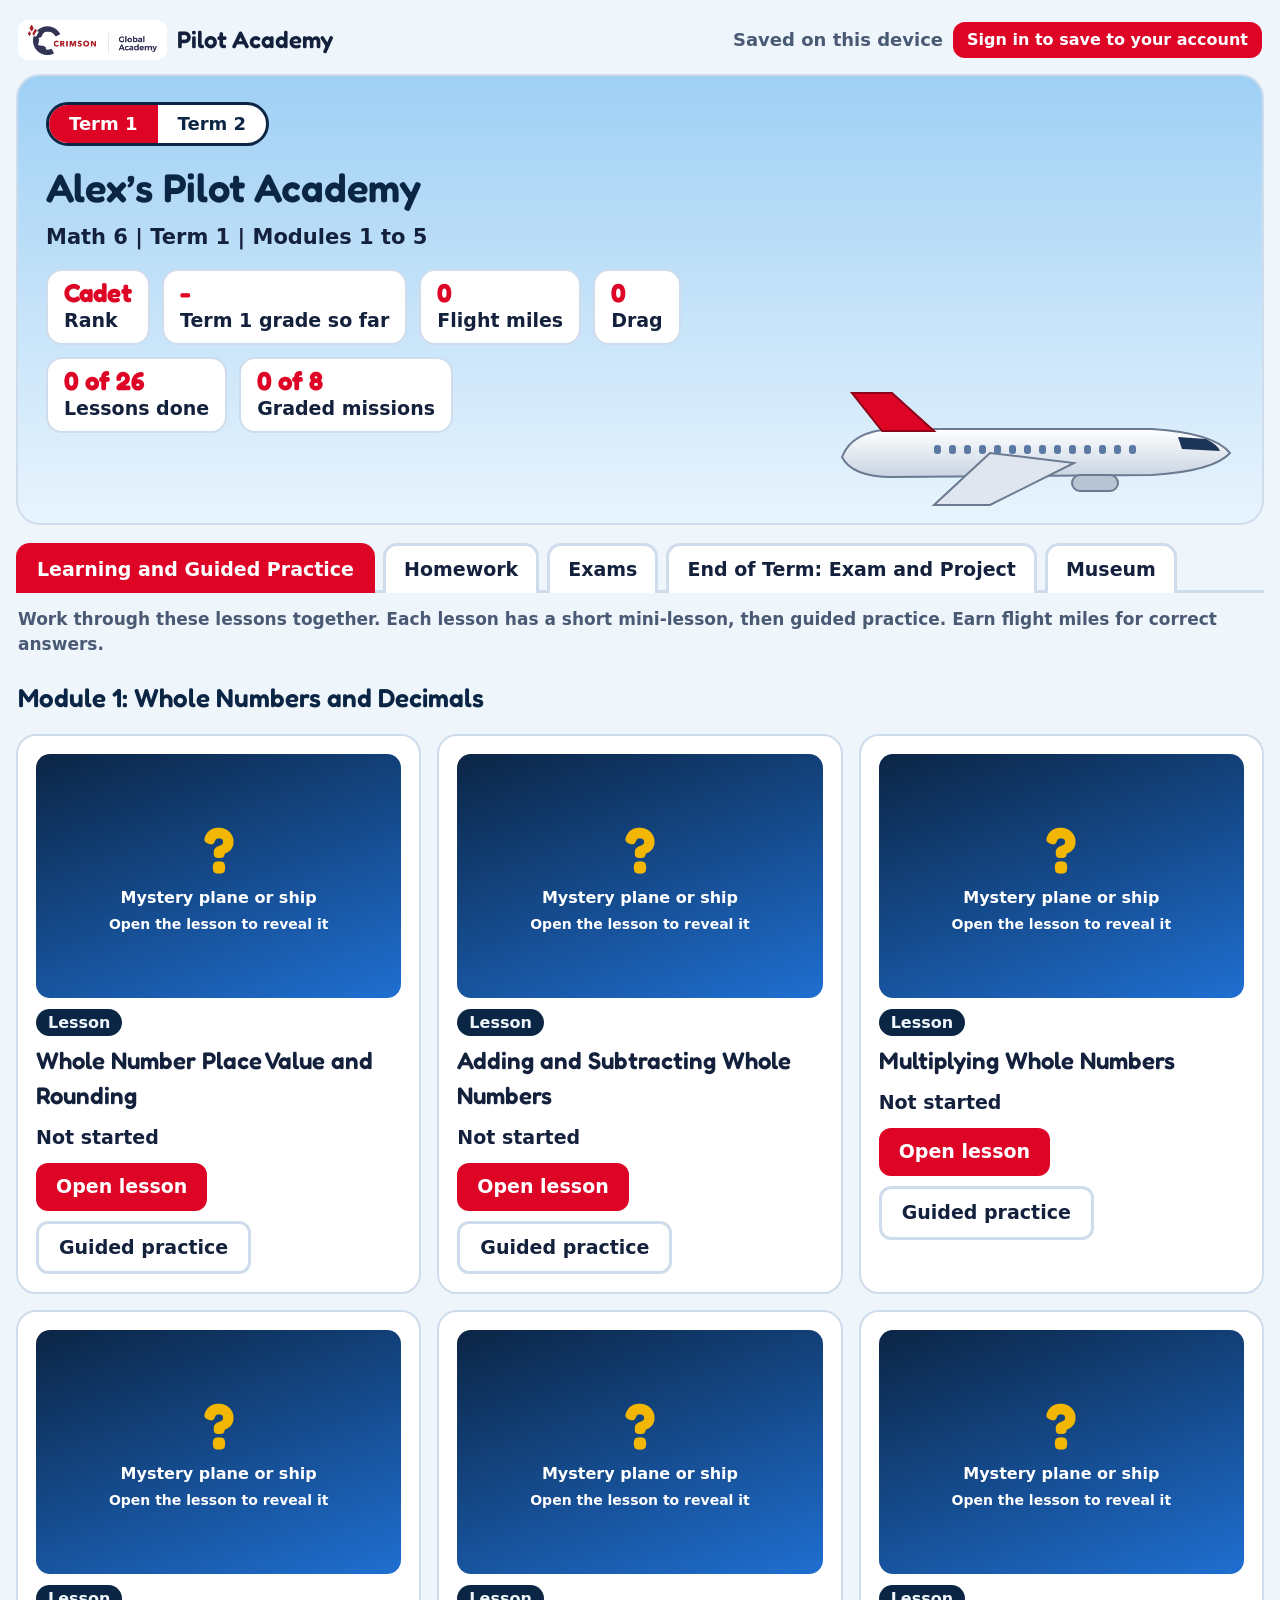
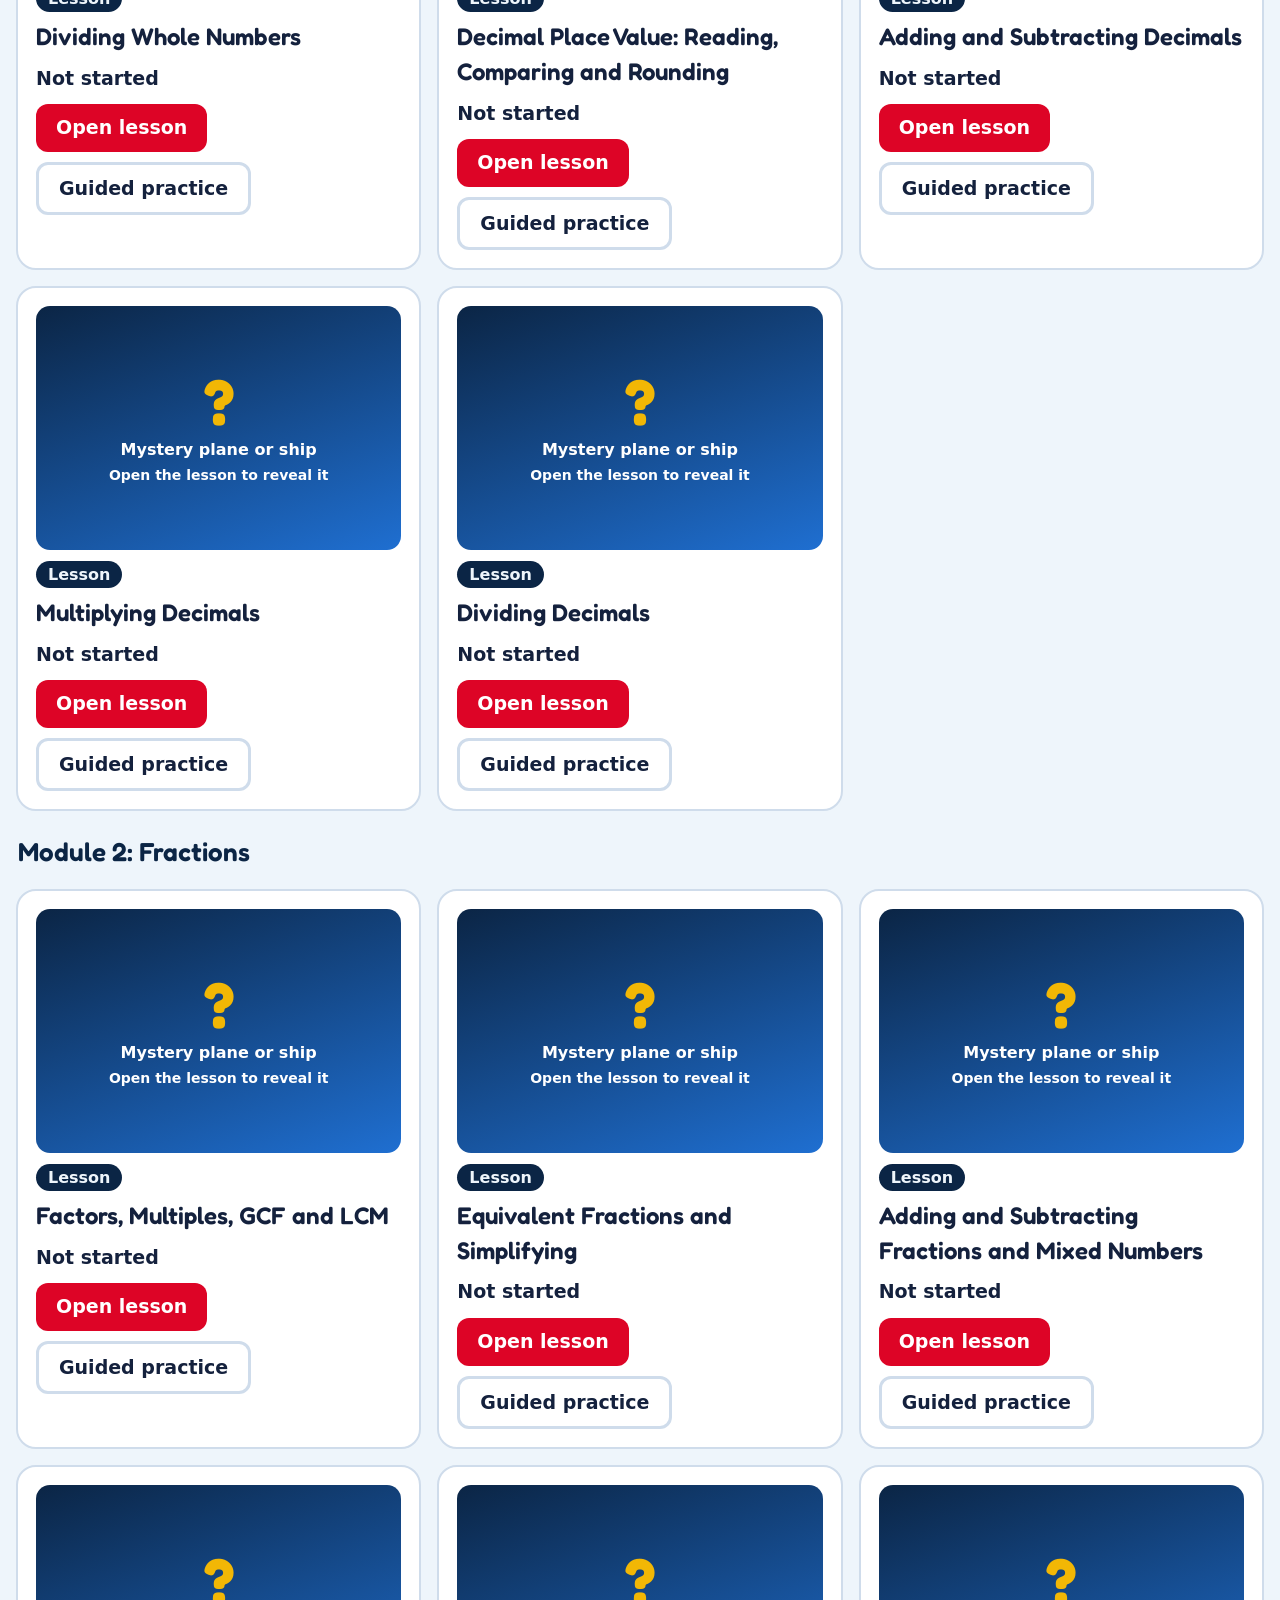
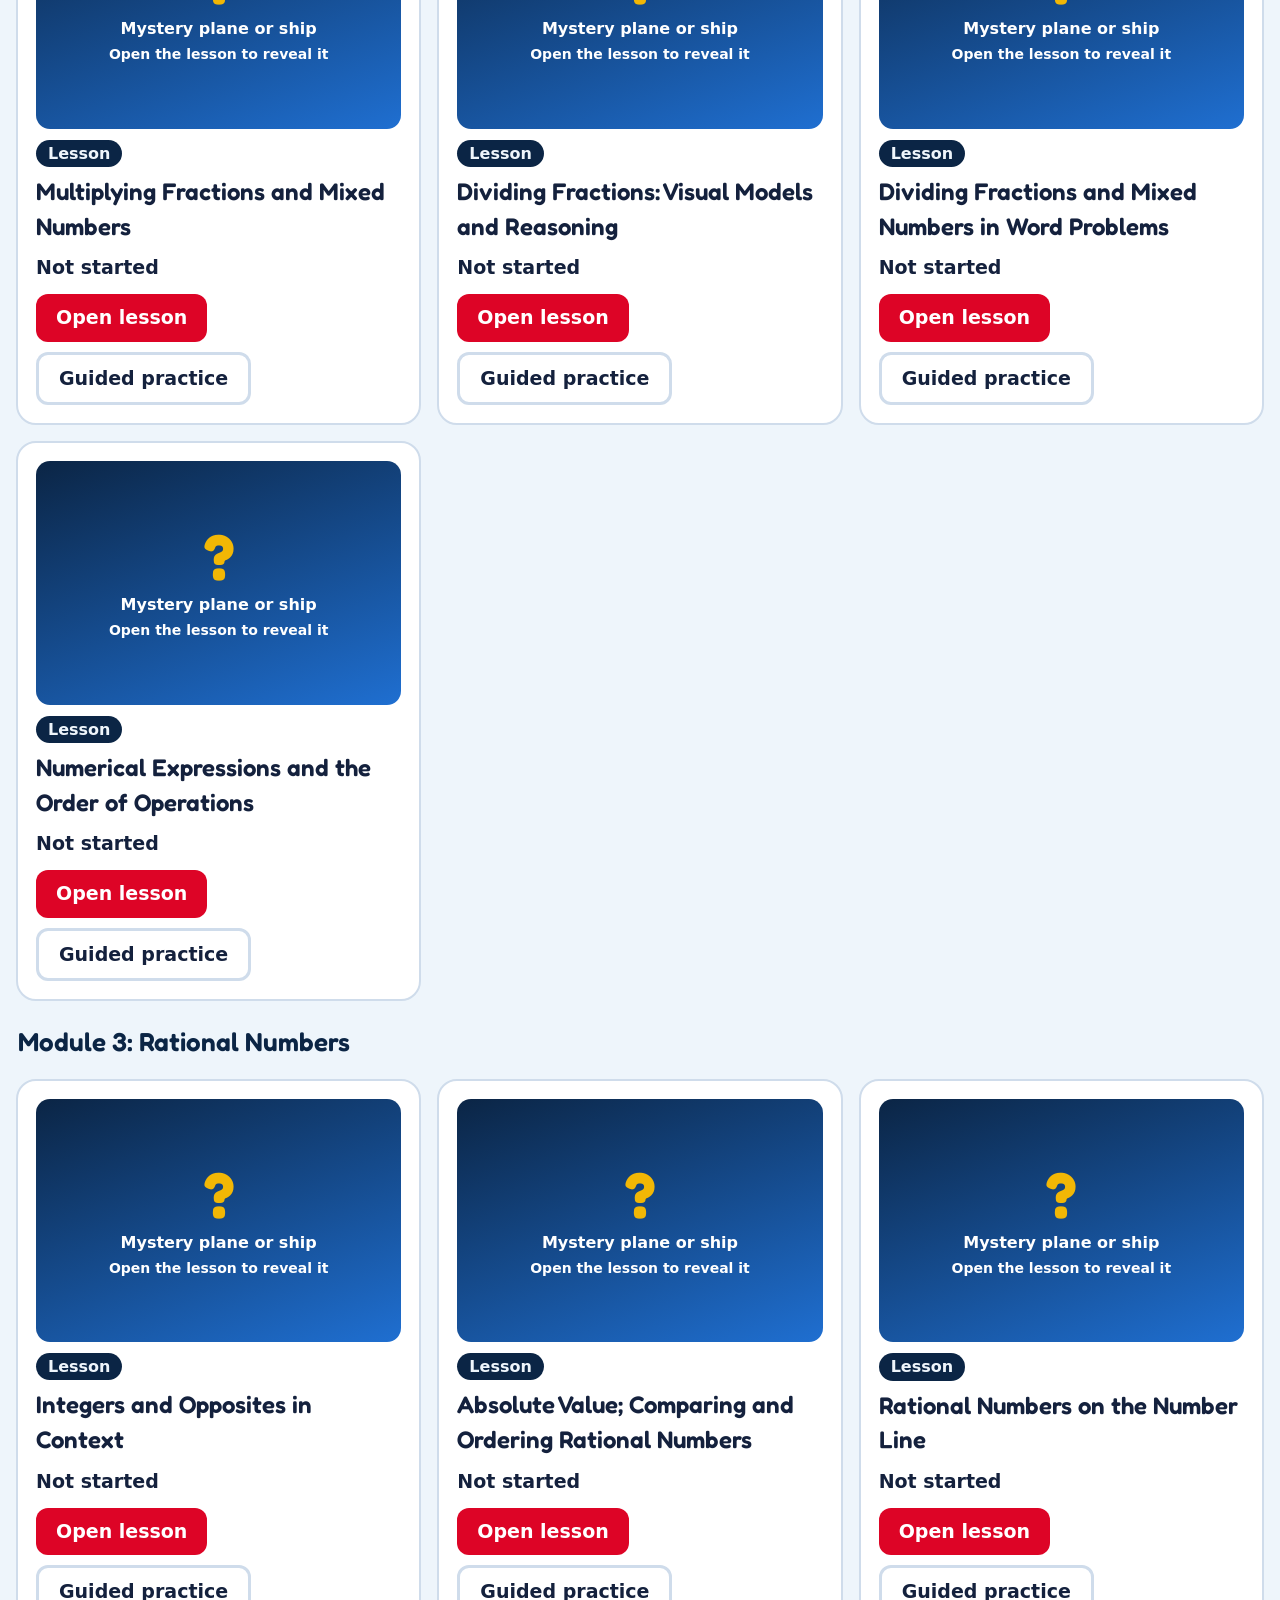
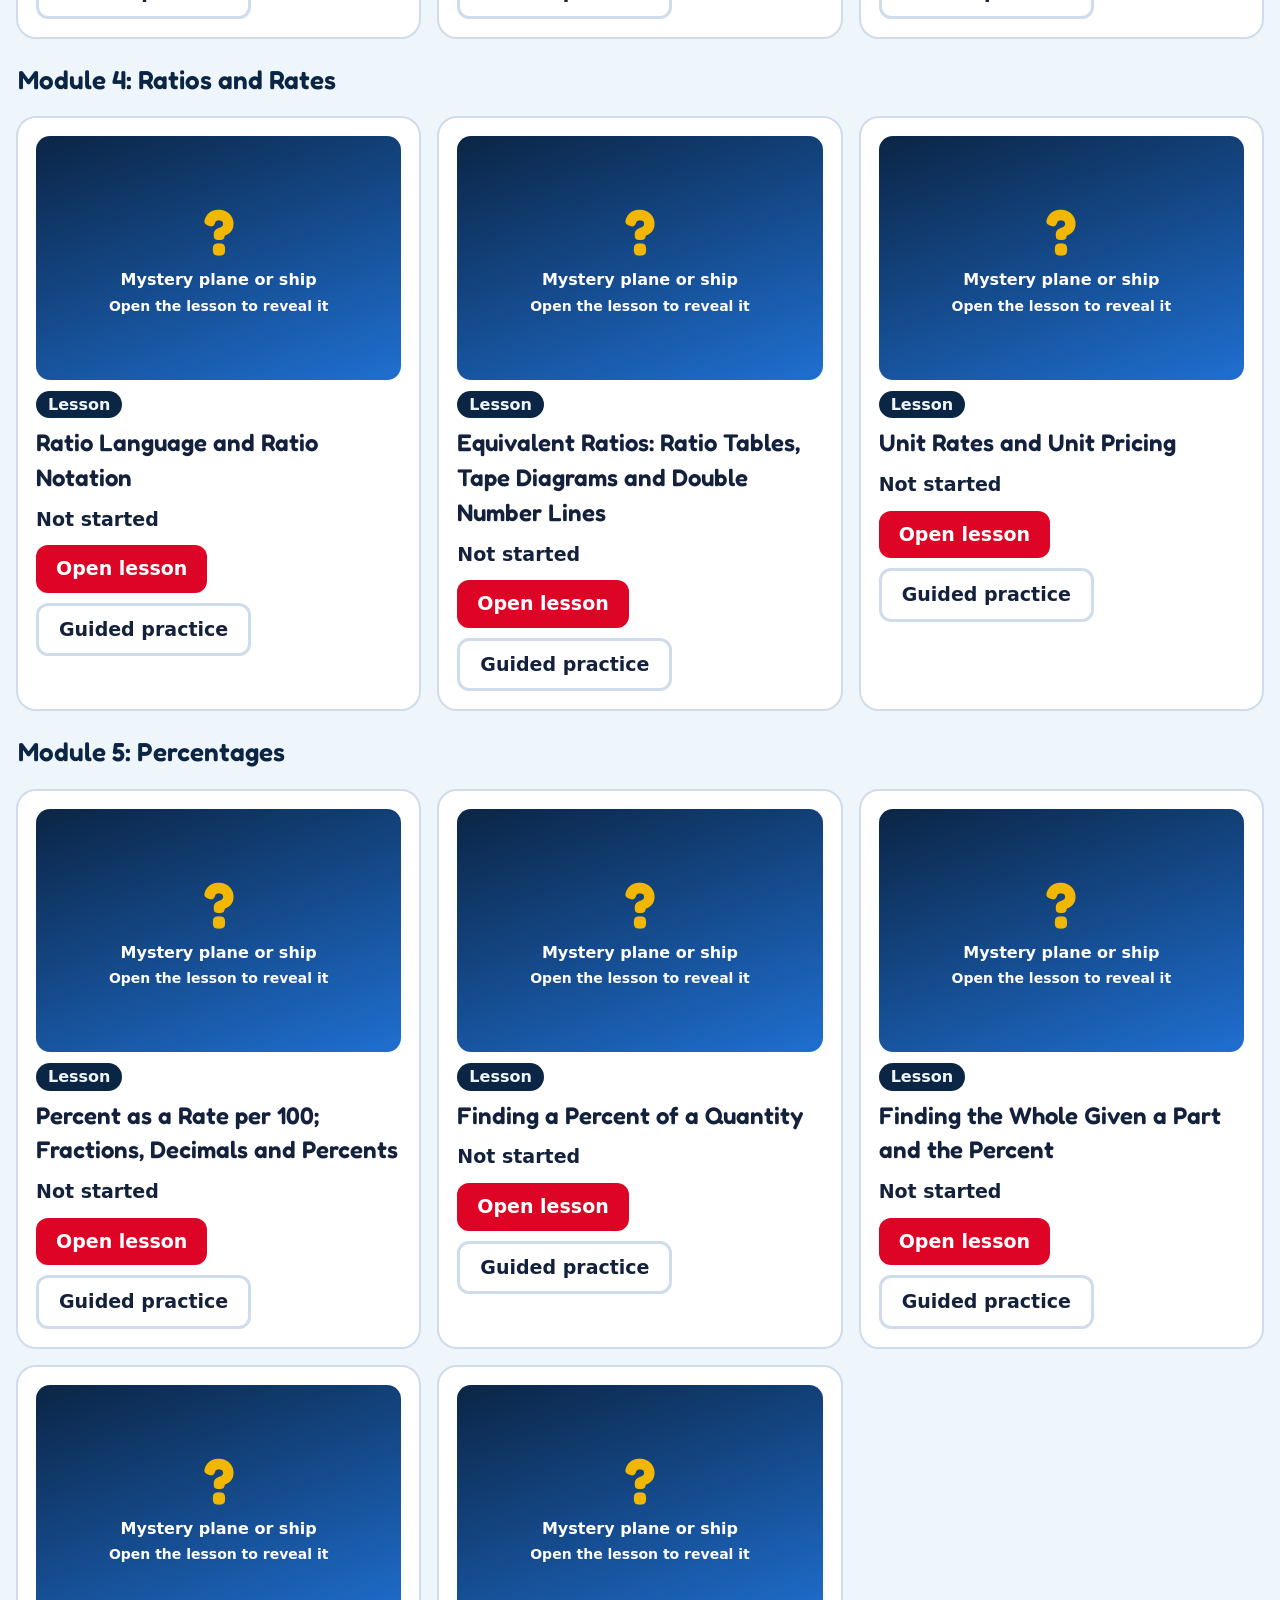
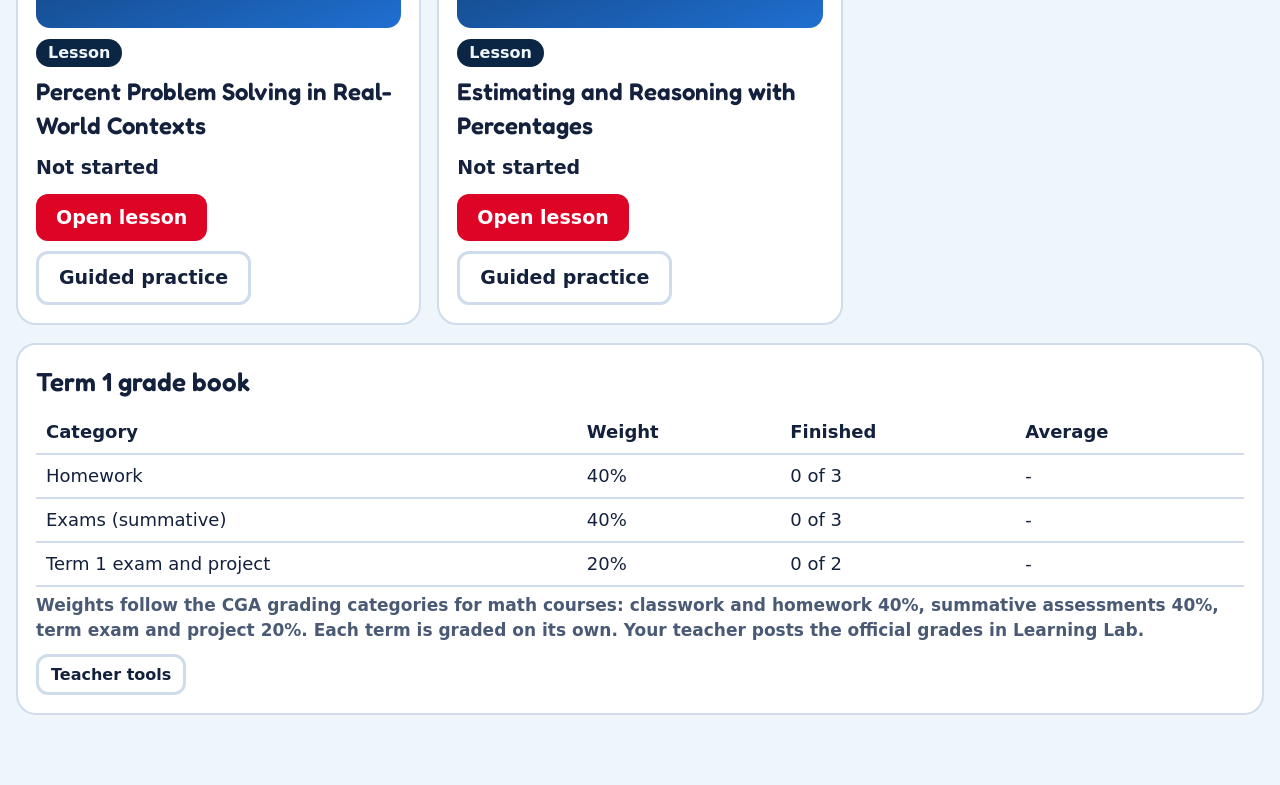
==== commit 764f7117: "Make Pilot Academy sign-in optional and fix single-tap dots The github.io page now runs the app with" ====
--- a/alex-math6-pilot-academy.html
+++ b/alex-math6-pilot-academy.html
@@ -5,34 +5,40 @@
 <meta name="robots" content="noindex, nofollow">
 <meta name="viewport" content="width=device-width, initial-scale=1">
 <title>Alex’s Pilot Academy: Math 6</title>
-<style>
-:root{--bg:#eef5fb;--ink:#14213d;--soft:#4a5a75;--accent:#DD0426;color-scheme:light}
-@media (prefers-color-scheme:dark){:root{--bg:#0c1627;--ink:#eef4fb;--soft:#b5c4da;--accent:#ff5a73;color-scheme:dark}}
-body{margin:0;background:var(--bg);color:var(--ink);font-family:system-ui,sans-serif;font-size:19px;line-height:1.45}
-main{max-width:560px;margin:60px auto;padding:0 16px;text-align:center}
-a{color:var(--accent);font-weight:700}
-p{color:var(--soft)}
-</style>
+<link href="https://fonts.googleapis.com/css2?family=Fredoka:wght@500;600&family=Nunito:wght@600;700;800&display=swap" rel="stylesheet">
+<link rel="stylesheet" href="https://dhammer86-hue.github.io/WebPages/pilot-academy-app/app.css">
 </head>
-<body>
-<main>
-<h1>Taking you to Pilot Academy...</h1>
-<p>Sign in with your school Google account if Google asks.</p>
-<p><a id="go" href="https://script.google.com/a/macros/cga.school/s/AKfycbzROeWNEUF1itw7WKoDnJCxLHgxmWeXtpHHNekOFsmCJodi0R2g9zjNbFZ6HDextM-Bkw/exec">Open Pilot Academy</a></p>
-</main>
+<body style="font-family:system-ui,sans-serif">
+<div id="app"><p id="pilotmsg" style="text-align:center;margin-top:60px;font-size:20px;color:#4a5a75;background:#eef5fb;padding:20px;border-radius:12px">Loading Pilot Academy...</p></div>
+<div id="modal" hidden></div>
 <script>
-// Pilot Academy now saves progress to each student's school account.
-// Progress saved in this browser by the old page rides along once so nothing is lost.
-var APP = document.getElementById("go").href;
-var target = APP;
-try {
-  var old = localStorage.getItem("m6t1:alex");
-  if (old && old.length < 500000) {
-    target = APP + "#import=" + encodeURIComponent(btoa(unescape(encodeURIComponent(old))));
-  }
-} catch (e) {}
-document.getElementById("go").href = target;
-location.replace(target);
+function pilotProblem(text) {
+  var m = document.getElementById("pilotmsg");
+  if (m) m.textContent = "Pilot Academy could not start. Please send this to your teacher: " + text;
+}
+window.addEventListener("error", function (e) { pilotProblem(e.message || "a file did not load"); });
+(function () {
+  try {
+    // Before sign-in was optional this link always went to the account, so anyone with
+    // progress saved here from back then keeps going to their account.
+    var old = localStorage.getItem("m6t1:alex");
+    if (location.hash === "#signout") {
+      localStorage.removeItem("pilot:account");
+      localStorage.removeItem("m6t1:alex");
+      history.replaceState(null, "", location.pathname);
+    } else if (!localStorage.getItem("pilot:v2") && old) {
+      localStorage.setItem("pilot:account", "1");
+    }
+    localStorage.setItem("pilot:v2", "1");
+    if (localStorage.getItem("pilot:account") === "1") {
+      var u = "https://script.google.com/a/macros/cga.school/s/AKfycbzROeWNEUF1itw7WKoDnJCxLHgxmWeXtpHHNekOFsmCJodi0R2g9zjNbFZ6HDextM-Bkw/exec", s = localStorage.getItem("m6t1:alex");
+      if (s && s.length < 500000) u += "#import=" + encodeURIComponent(btoa(unescape(encodeURIComponent(s))));
+      window.PILOT_LEAVING = true;
+      location.replace(u);
+    }
+  } catch (e) {}
+})();
 </script>
+<script>if (!window.PILOT_LEAVING) document.write("<script src=\"https://dhammer86-hue.github.io/WebPages/pilot-academy-app/app.js\" onerror=\"pilotProblem('app.js did not load')\"><\/script>");</script>
 </body>
 </html>
